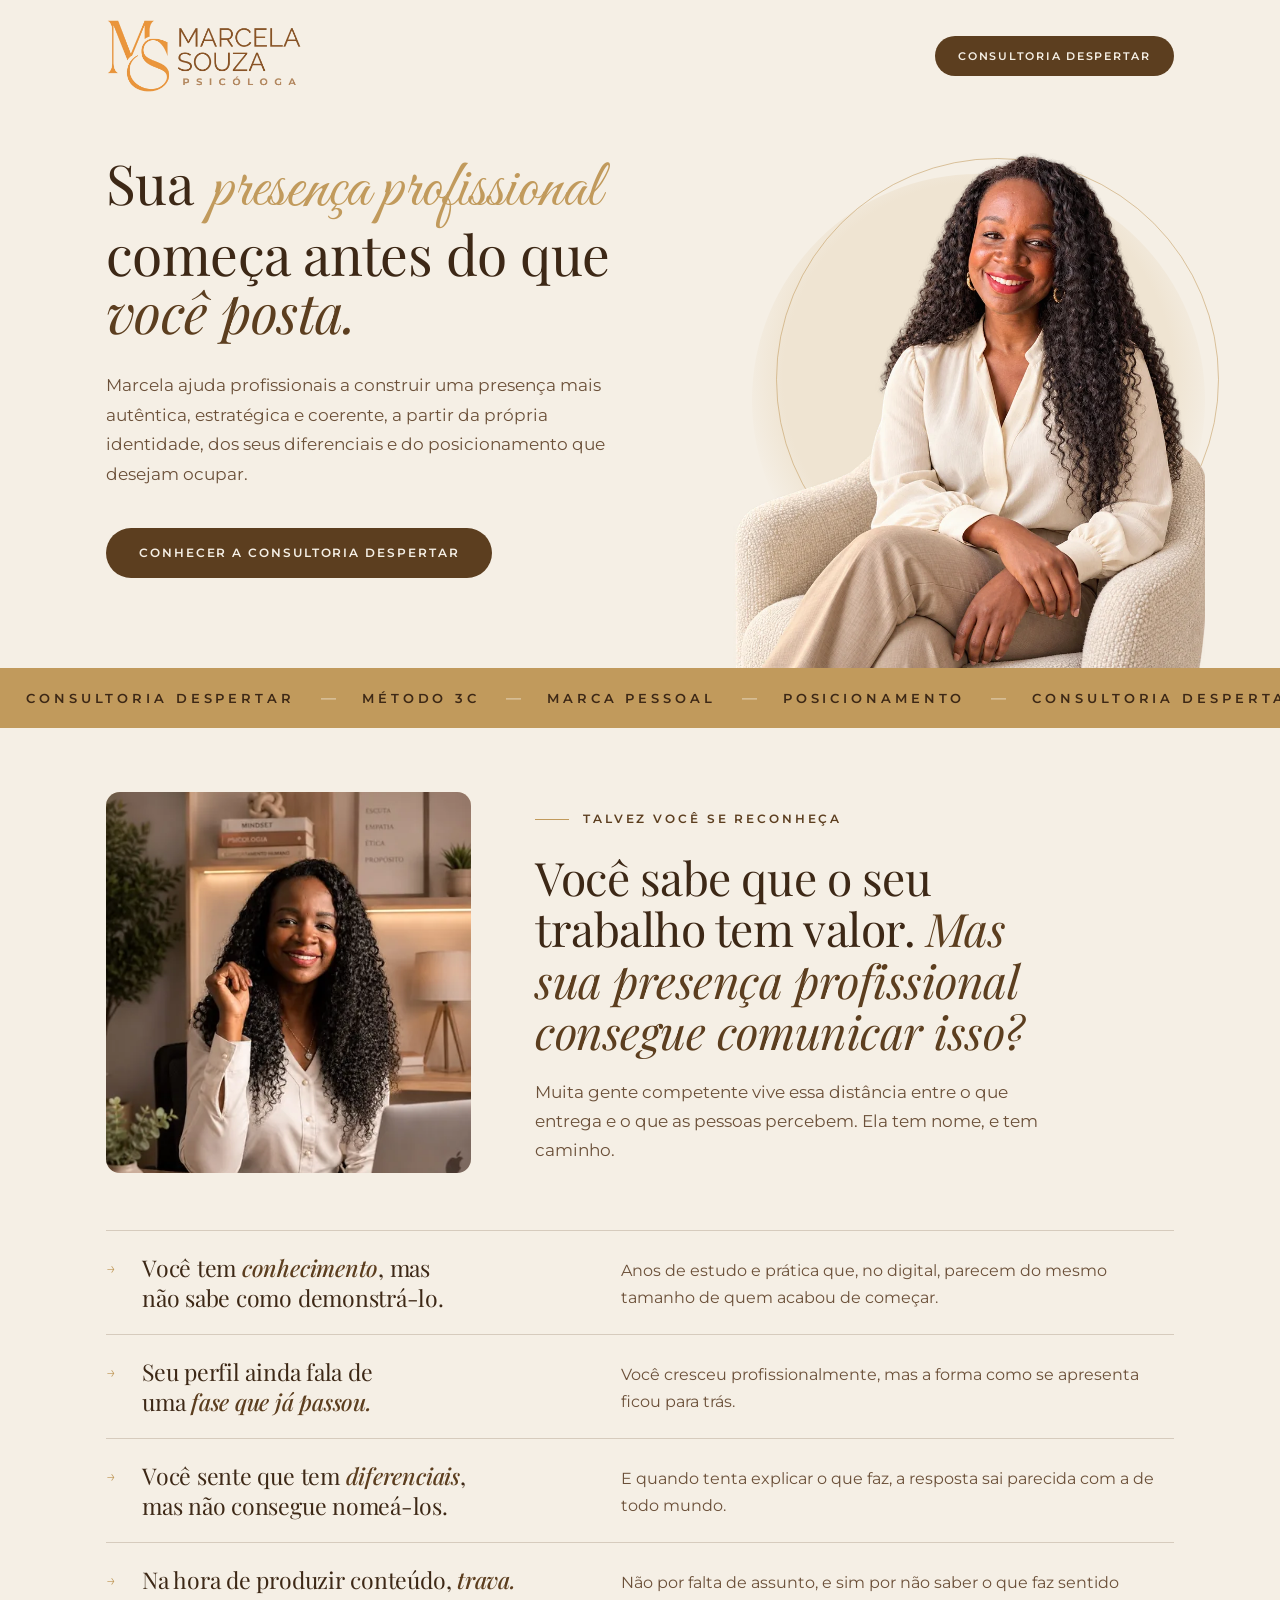
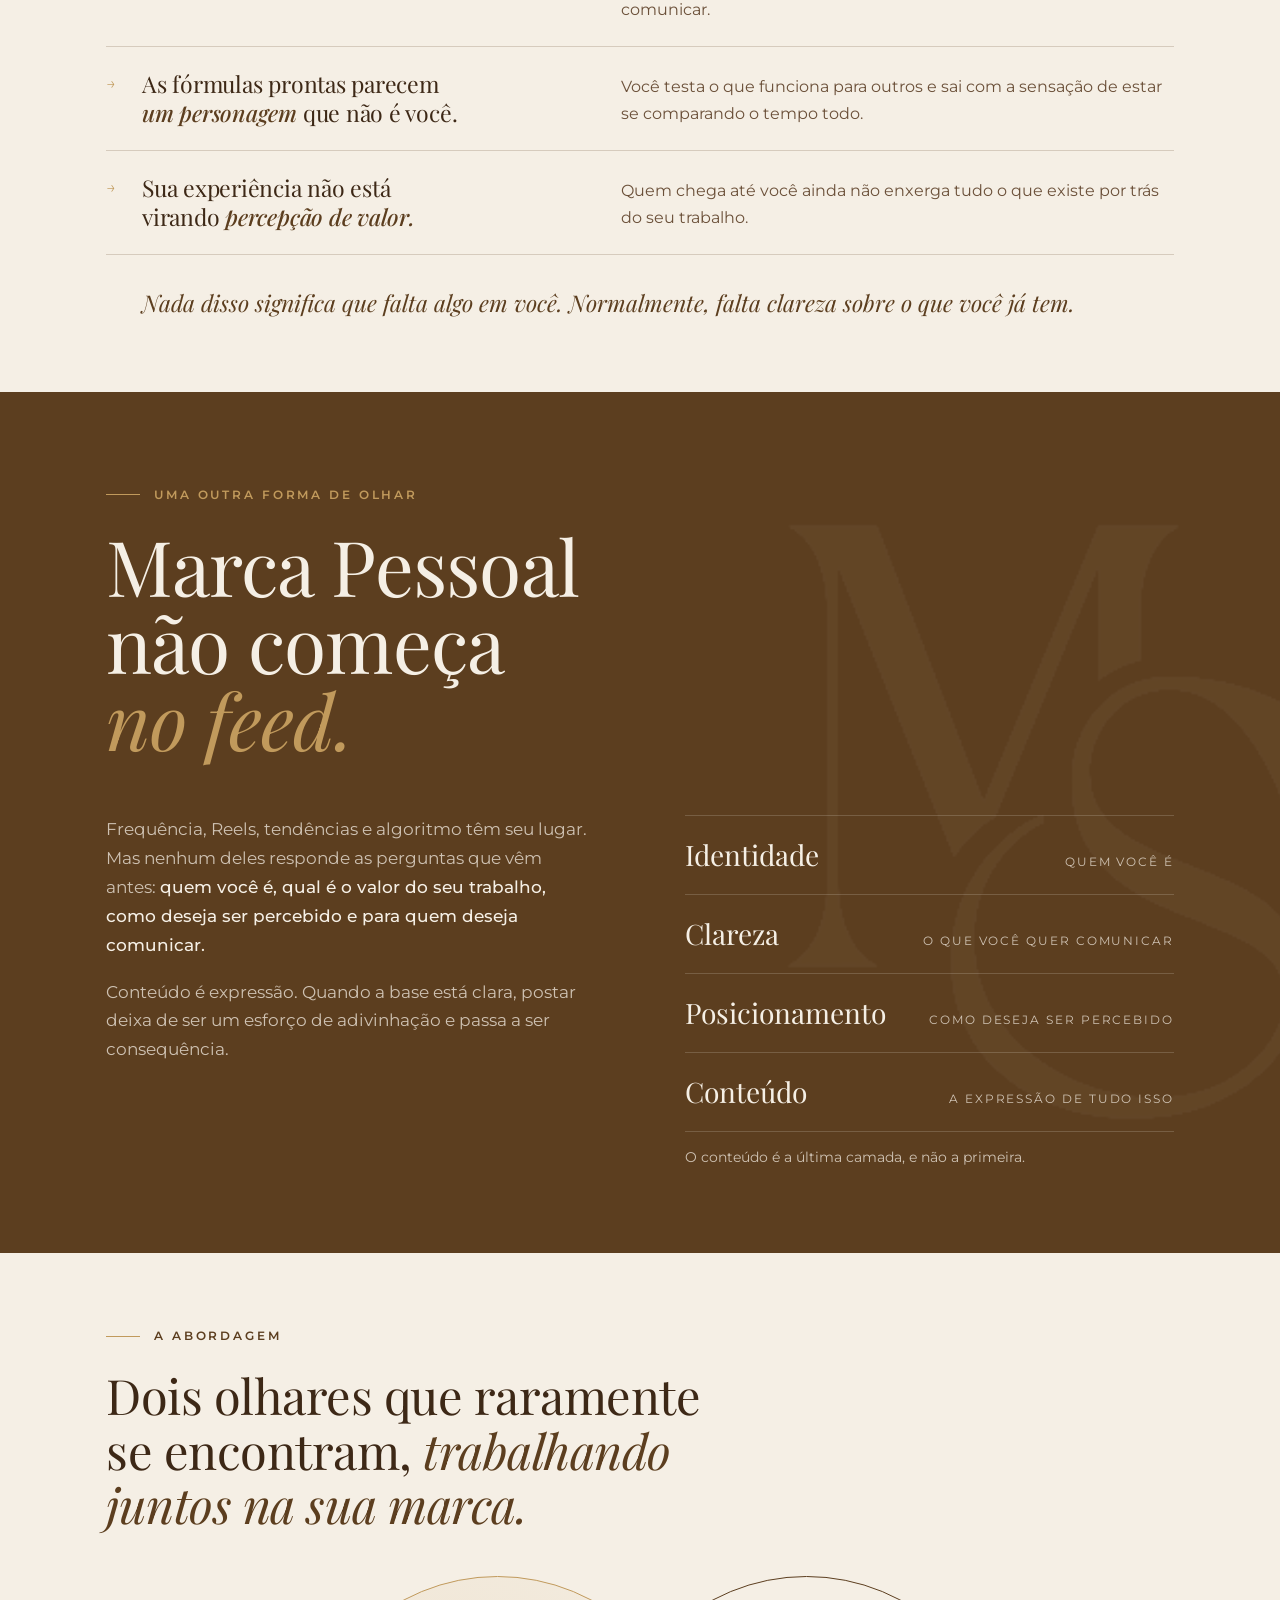
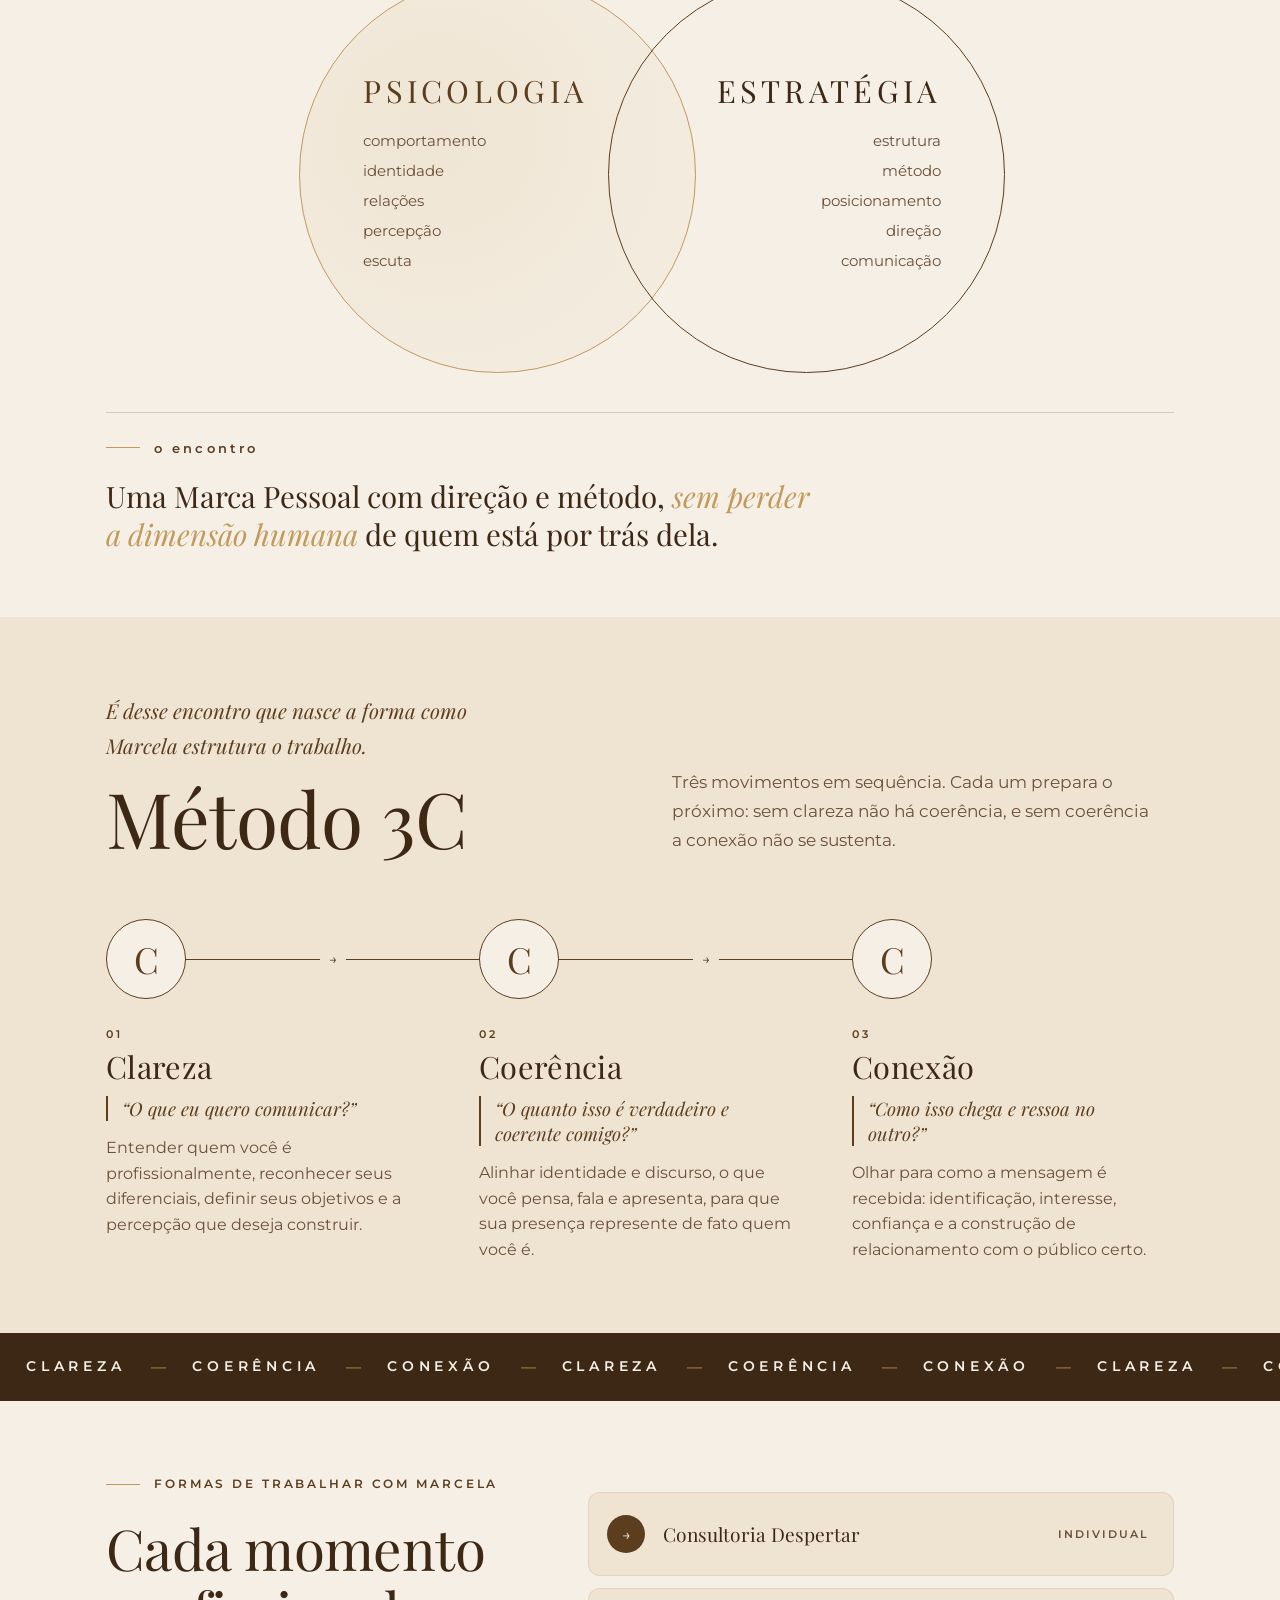
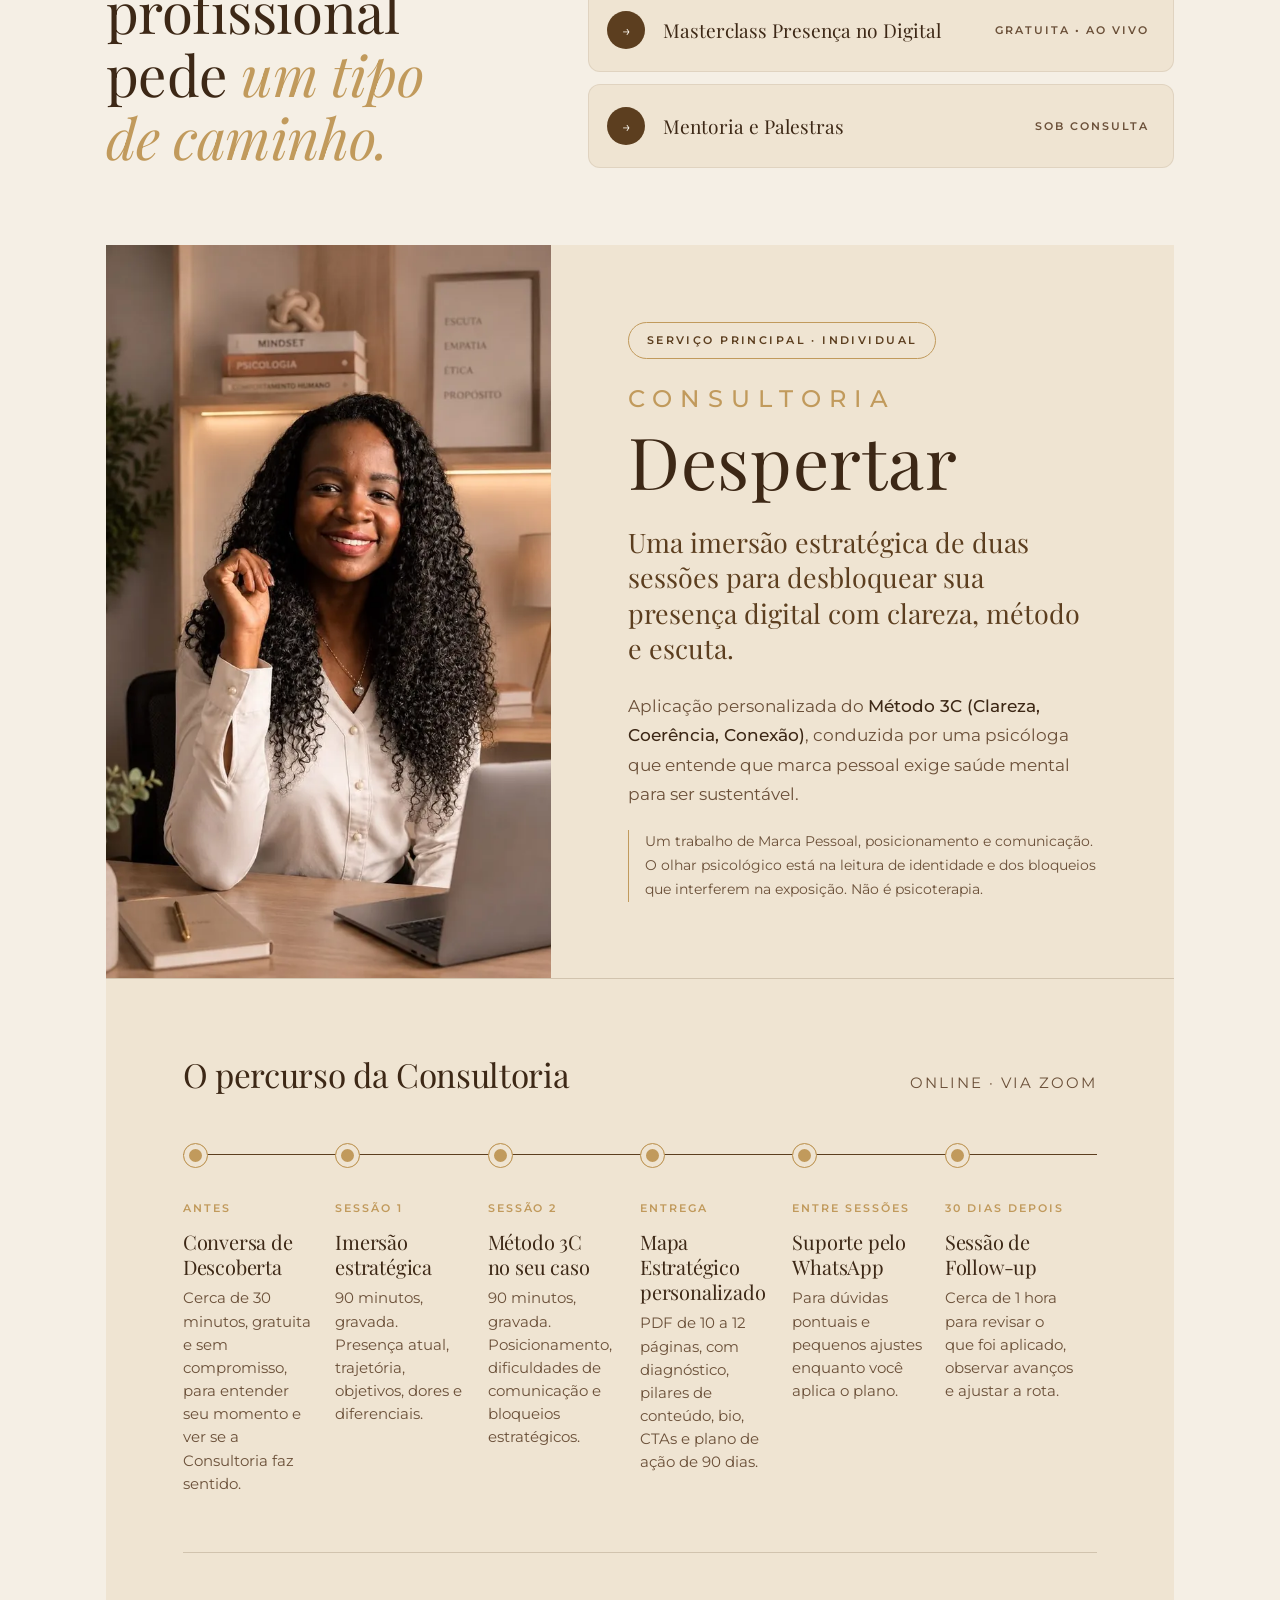
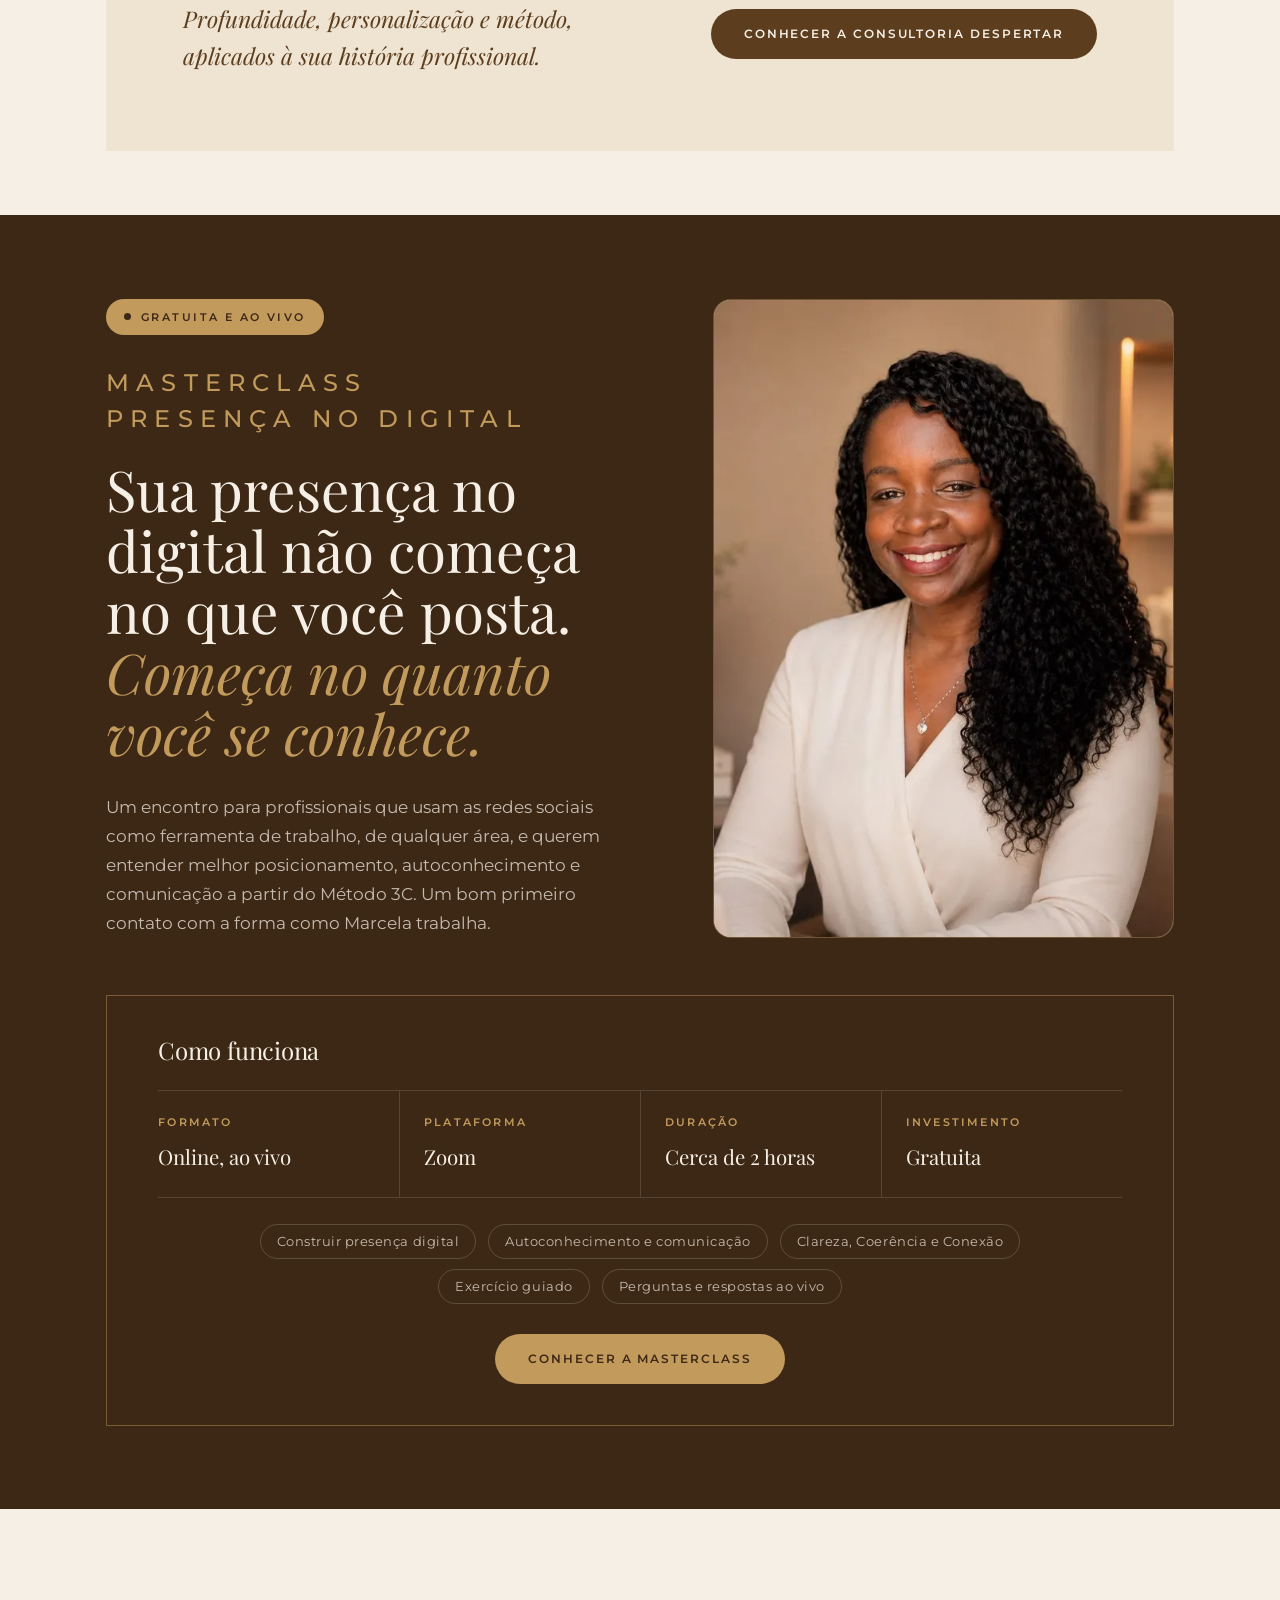
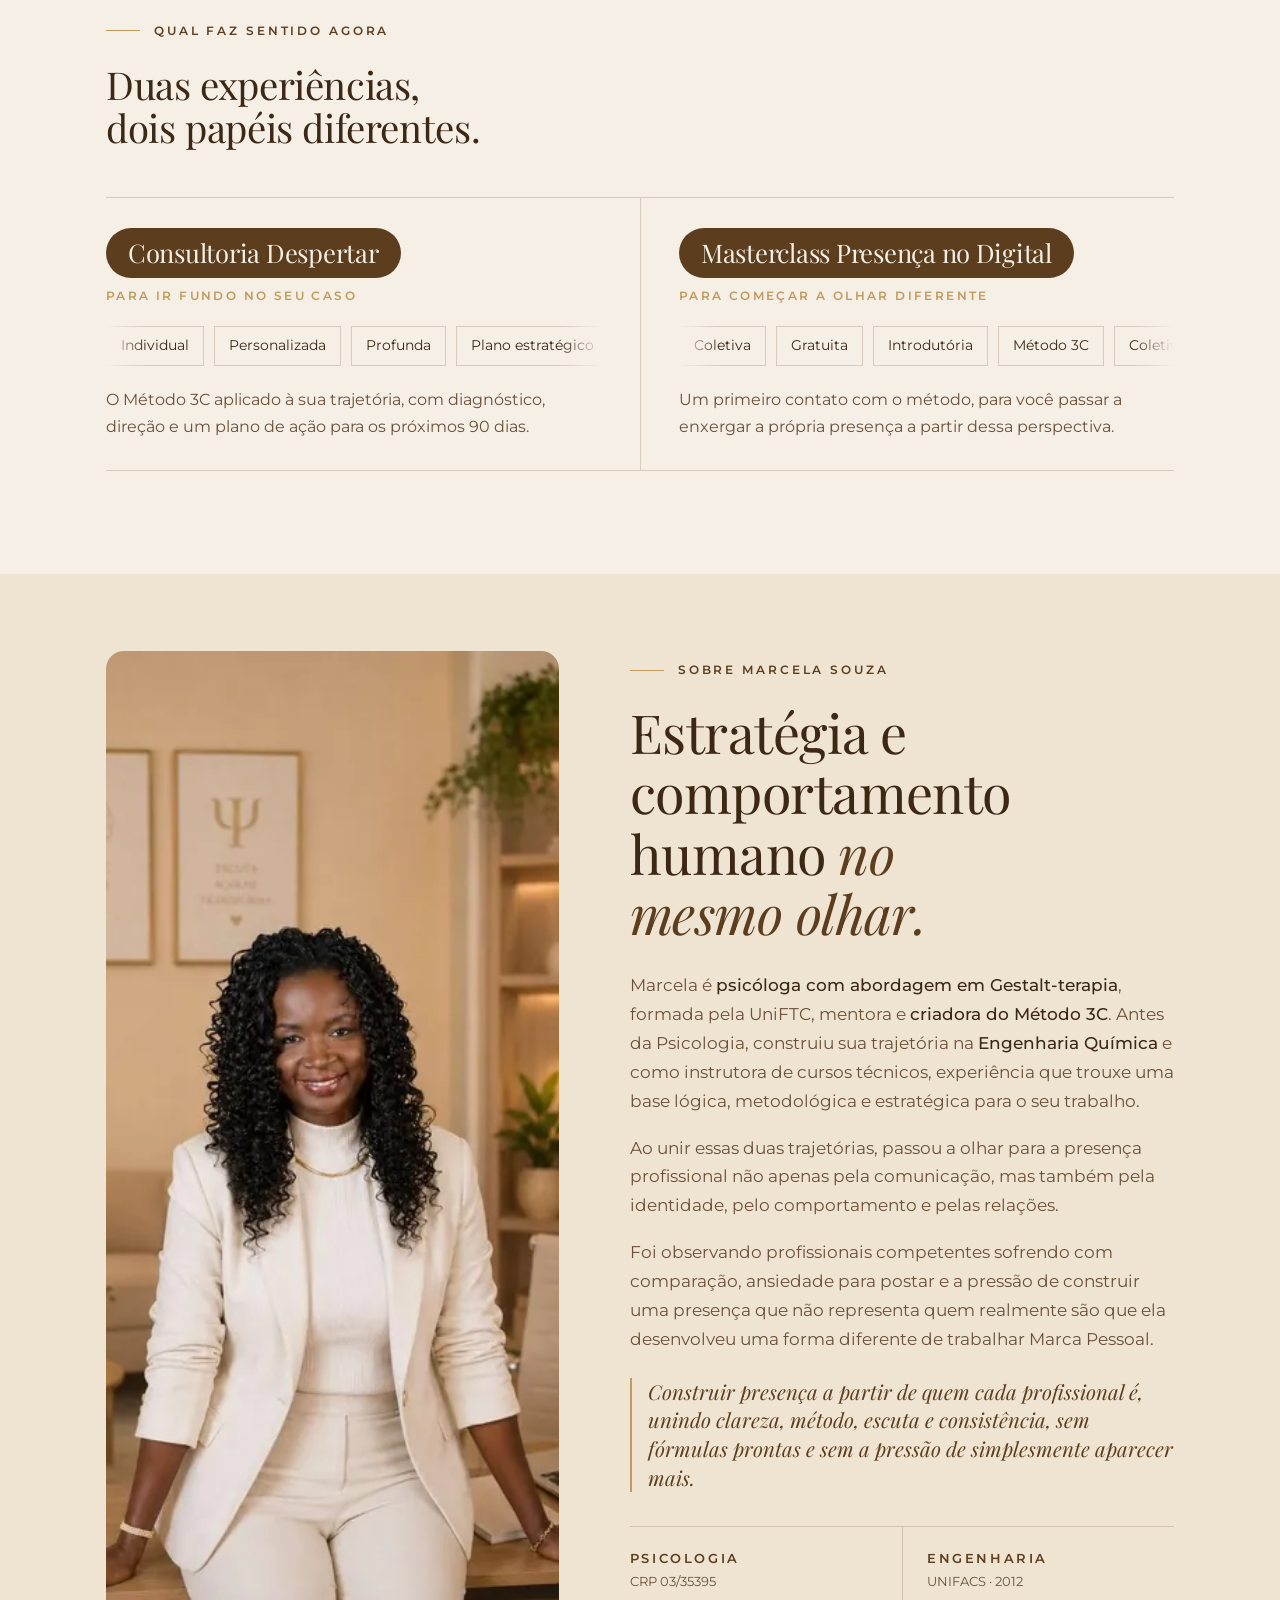
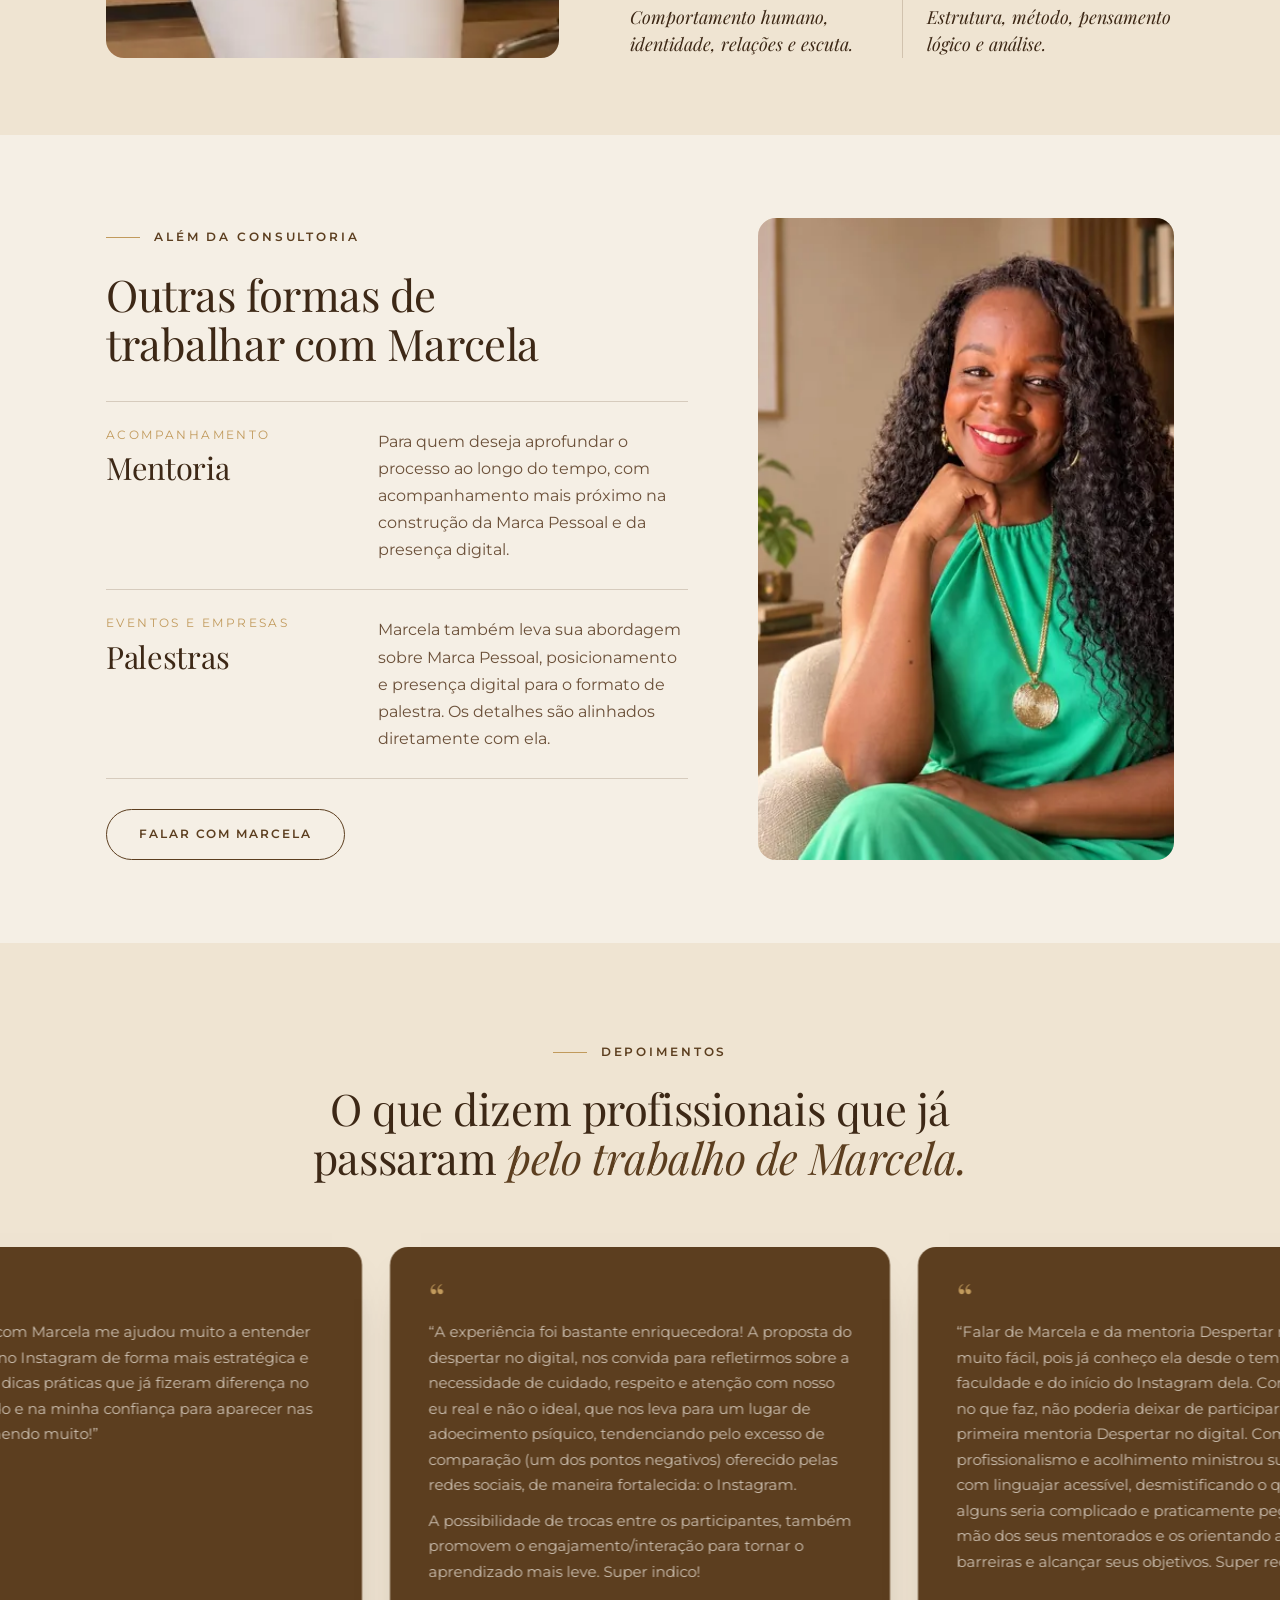
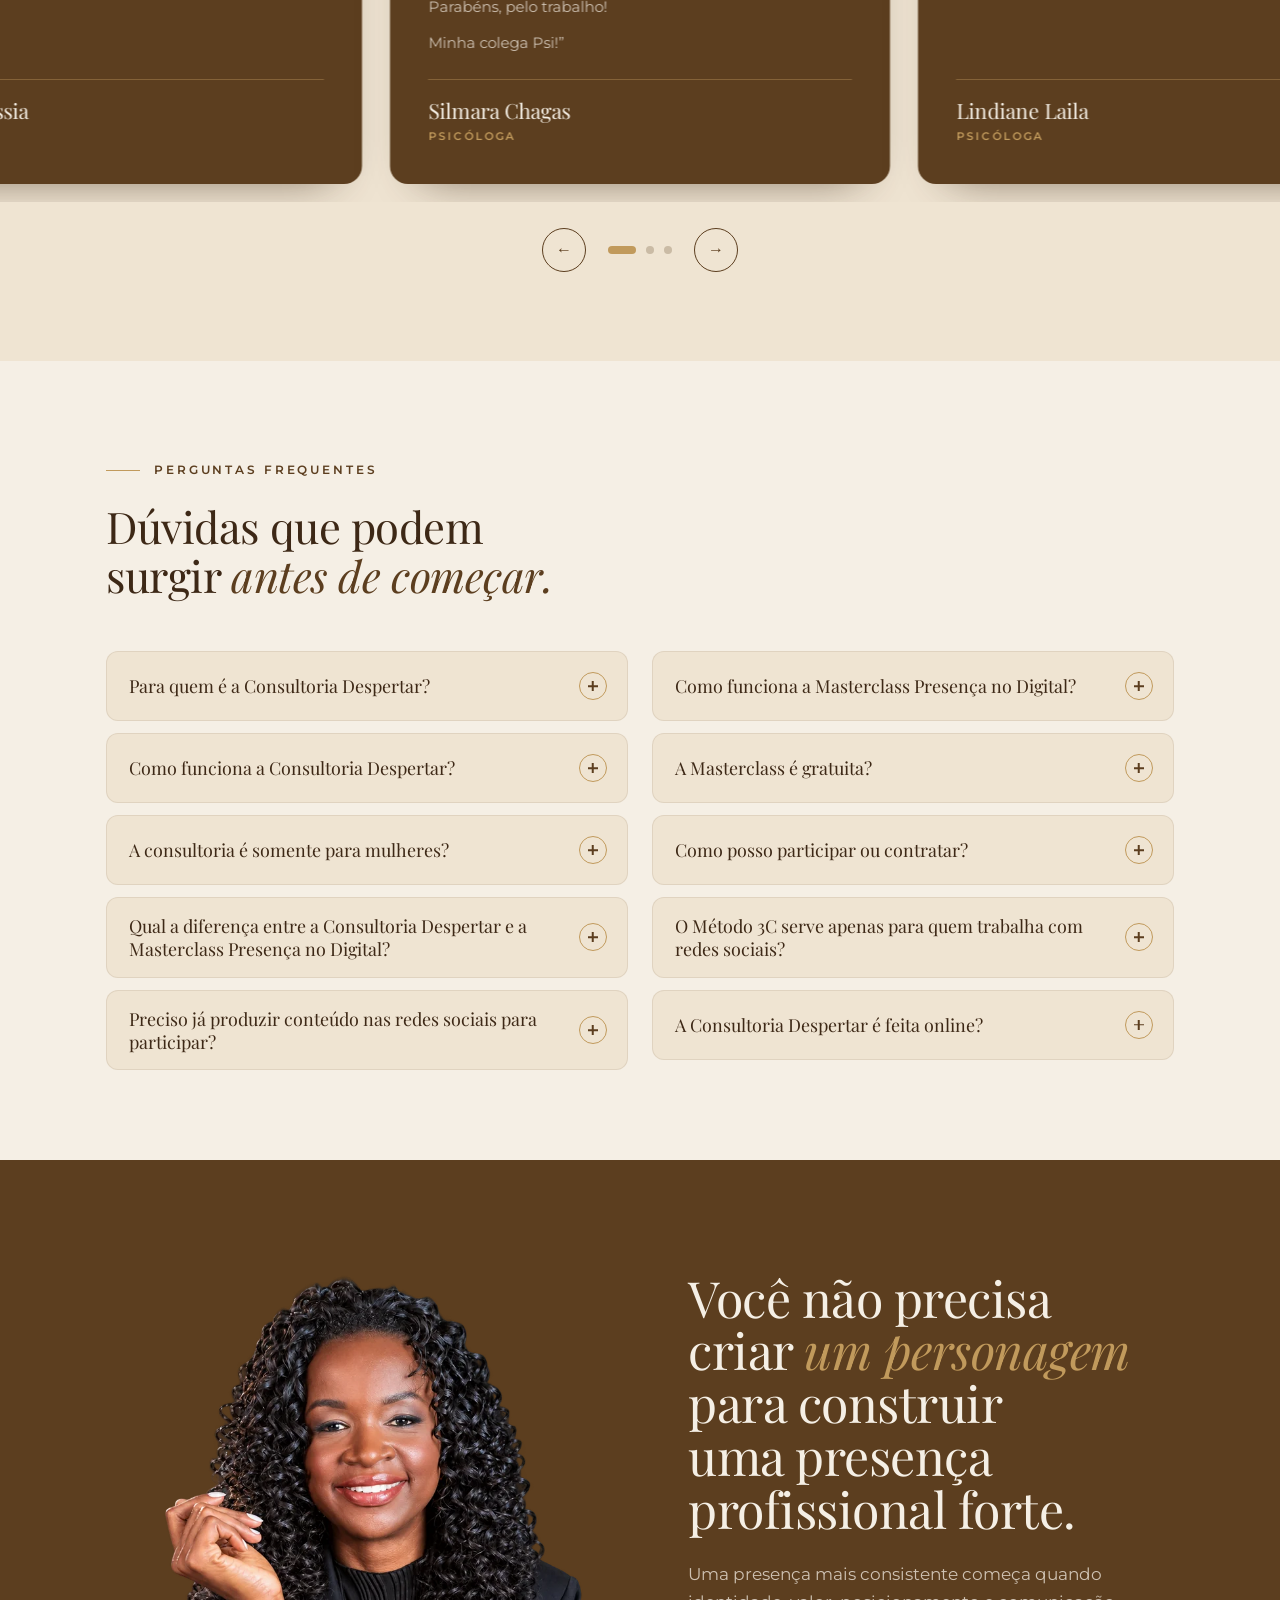
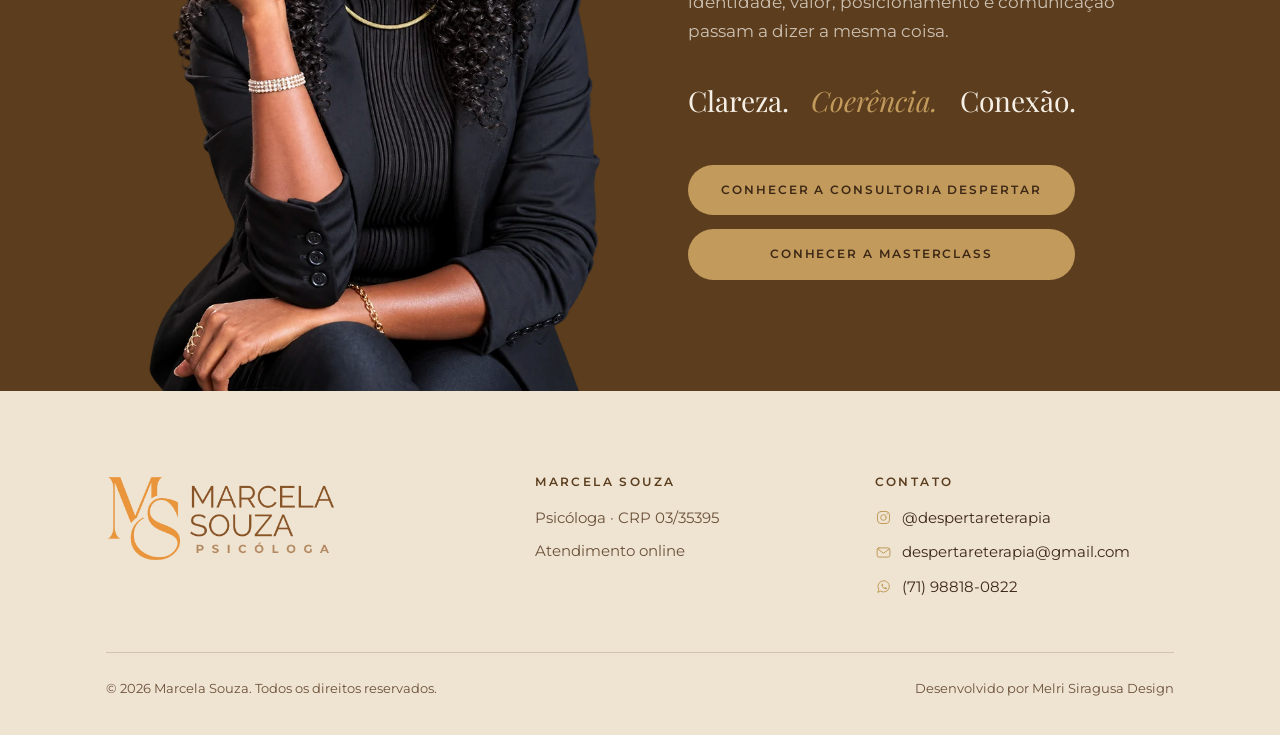
==== index.html @ 9b02b604 "Add files via upload" ====
<!doctype html> <html lang="pt-BR"> <head> <meta charset="utf-8"> <meta name="viewport" content="width=device-width,initial-scale=1,viewport-fit=cover"> <meta name="description" content="Marcela Souza é psicóloga e trabalha Marca Pessoal, posicionamento e presença digital. Conheça o Método 3C, a Consultoria Despertar e a Masterclass Presença no Digital."> <meta name="theme-color" content="#F5EFE5"> <meta property="og:type" content="website"> <meta property="og:locale" content="pt_BR"> <meta property="og:title" content="Marcela Souza | Marca Pessoal e Presença Digital"> <meta property="og:description" content="Sua presença profissional começa antes do que você posta. Método 3C, Consultoria Despertar e Masterclass Presença no Digital."> <meta property="og:image" content="img/og-marcela.jpg"> <link rel="icon" type="image/png" href="img/favicon.png"> <link rel="apple-touch-icon" href="img/favicon.png"> <title>Marcela Souza | Marca Pessoal e Presença Digital</title> <link rel="preload" as="image" type="image/webp" imagesrcset="img/marcela-hero-recorte-600.webp 600w, img/marcela-hero-recorte-900.webp 900w, img/marcela-hero-recorte-1185.webp 1185w" imagesizes="(max-width:720px) min(100vw, 480px), 52vw" fetchpriority="high"> <link rel="preconnect" href="https://fonts.googleapis.com"> <link rel="preconnect" href="https://fonts.gstatic.com" crossorigin> <link rel="preload" as="style" href="https://fonts.googleapis.com/css2?family=Great+Vibes&family=Montserrat:wght@400;500;600&family=Playfair+Display:ital,wght@0,400;0,500;0,600;1,400;1,500&display=swap"> <link rel="stylesheet" href="https://fonts.googleapis.com/css2?family=Great+Vibes&family=Montserrat:wght@400;500;600&family=Playfair+Display:ital,wght@0,400;0,500;0,600;1,400;1,500&display=swap" media="print" onload='this.media="all"'> <noscript><link rel="stylesheet" href="https://fonts.googleapis.com/css2?family=Great+Vibes&family=Montserrat:wght@400;500;600&family=Playfair+Display:ital,wght@0,400;0,500;0,600;1,400;1,500&display=swap"></noscript> <style>:root{color-scheme:light;--bg:#F5EFE5;--box:#EFE4D2;--gold:#C19A5C;--brown:#5C3E1F;--ink:#3D2816;--muted:#6B5039;--line:rgba(92,62,31,.2);--line-soft:rgba(92,62,31,.12);--on-dark:#F5EFE5;--on-dark-muted:rgba(245,239,229,.74);--f-display:"Playfair Display",Cambria,Georgia,"Times New Roman",serif;--f-script:"Great Vibes","Allura","Snell Roundhand",cursive;--f-body:"Montserrat",Inter,Calibri,"Segoe UI",system-ui,sans-serif;--container:1180px;--gutter:clamp(20px, 5vw, 56px);--section:clamp(88px, 11vw, 150px);--r:2px;--ease:cubic-bezier(.22,.61,.36,1);--header-h:112px}*{box-sizing:border-box}html{scroll-behavior:smooth;scroll-padding-top:76px}body{margin:0;background:var(--bg);color:var(--ink);font-family:var(--f-body);font-size:17px;line-height:1.7;font-weight:400;-webkit-font-smoothing:antialiased;text-rendering:optimizeLegibility;overflow-x:hidden}img{max-width:100%;display:block;height:auto}a{color:inherit}h1,h2,h3,h4{font-family:var(--f-display);font-weight:400;line-height:1.12;margin:0;text-wrap:balance;letter-spacing:-.01em}p{margin:0}.wrap{max-width:var(--container);margin-inline:auto;padding-inline:var(--gutter)}.eyebrow{font-family:var(--f-body);font-size:12px;font-weight:600;letter-spacing:.24em;text-transform:uppercase;color:var(--brown);display:inline-flex;align-items:center;gap:14px}.eyebrow::before{content:"";width:34px;height:1px;background:var(--gold)}.script{font-family:var(--f-script);font-weight:400;color:var(--gold);letter-spacing:0;line-height:1}.lead{font-size:clamp(17px,1.35vw,19px);color:var(--muted);max-width:56ch}.btn{display:inline-flex;align-items:center;justify-content:center;gap:12px;min-height:54px;padding:15px 30px;border-radius:var(--r);font-family:var(--f-body);font-size:13px;font-weight:600;letter-spacing:.14em;text-transform:uppercase;text-decoration:none;cursor:pointer;border:1px solid transparent;transition:background-color .35s var(--ease),color .35s var(--ease),border-color .35s var(--ease),transform .35s var(--ease)}.btn:active{transform:translateY(1px)}.btn:focus-visible,.footer a:focus-visible,.link:focus-visible{outline:2px solid var(--gold);outline-offset:3px}.btn-primary{background:var(--brown);color:var(--bg)}.btn-primary:hover{background:var(--ink)}.btn-ghost{border-color:var(--brown);color:var(--brown);background:0 0}.btn-ghost:hover{background:var(--brown);color:var(--bg)}.on-dark .btn-primary{background:var(--gold);color:var(--ink)}.on-dark .btn-primary:hover{background:var(--bg)}.on-dark .btn-ghost{border-color:rgba(245,239,229,.55);color:var(--on-dark)}.on-dark .btn-ghost:hover{background:var(--bg);color:var(--ink);border-color:var(--bg)}.link{font-size:13px;font-weight:600;letter-spacing:.14em;text-transform:uppercase;text-decoration:none;color:var(--brown);display:inline-flex;align-items:center;gap:10px;padding-block:8px;background:linear-gradient(var(--gold),var(--gold)) 0 100%/100% 1px no-repeat;transition:background-size .4s var(--ease)}.link:hover{background-size:0 1px;background-position:100% 100%}.header{position:fixed;top:0;left:0;right:0;z-index:50;padding-top:env(safe-area-inset-top,0);transition:background-color .4s var(--ease),box-shadow .4s var(--ease)}.header-inner{display:flex;align-items:center;justify-content:space-between;gap:24px;height:var(--header-h);transition:height .4s var(--ease)}.header.scrolled{background:rgba(245,239,229,.95);backdrop-filter:blur(10px);-webkit-backdrop-filter:blur(10px);box-shadow:0 1px 0 var(--line-soft)}.header.scrolled .header-inner{height:78px}.brand{display:block;flex:none;line-height:0}.brand picture,.final-photo picture,.footer-logo picture{display:contents}.brand img{height:74px;width:auto;transition:height .4s var(--ease)}.header.scrolled .brand img{height:54px}.header-cta{min-height:40px;padding:10px 22px;font-size:11px;letter-spacing:.16em;white-space:nowrap;border-radius:999px}.photo{position:relative;background:var(--box);overflow:hidden}.photo>img{width:100%;height:100%;object-fit:cover;position:relative;z-index:1}.photo.is-empty>img{display:none}.photo .ph{position:absolute;inset:0;display:flex;flex-direction:column;align-items:center;justify-content:center;gap:18px;text-align:center;padding:24px;color:var(--muted);font-size:12px;letter-spacing:.16em;text-transform:uppercase;background:radial-gradient(120% 80% at 50% 0,rgba(193,154,92,.18),transparent 60%),var(--box)}.photo .ph img{display:block;width:84px;height:auto;opacity:.55;object-fit:contain}.hero{--hero-top:clamp(24px,3.2vw,48px);padding-top:var(--header-h);position:relative;overflow:hidden}.hero-grid{display:grid;grid-template-columns:.96fr 1.04fr;gap:clamp(24px,3vw,48px);align-items:stretch}.hero-copy{position:relative;z-index:2;padding-block:var(--hero-top) clamp(64px,7vw,104px)}.hero h1{font-size:clamp(38px,4.3vw,62px);color:var(--ink);line-height:1.06}.hero h1 .hl-line{display:block;white-space:nowrap}.hero h1 .hl-first{margin-bottom:.06em}.hero h1 .script{display:inline;font-size:1.22em;line-height:.9;margin-left:.08em;vertical-align:baseline}.hero h1 em{font-style:italic;color:var(--brown)}.hero .lead{margin-top:30px}.hero-ctas{display:flex;flex-wrap:wrap;align-items:center;gap:18px 28px;margin-top:40px}.btn-hero{min-height:50px;padding:14px 30px;font-size:12px;letter-spacing:.16em;border-radius:8px;box-shadow:0 0 0 0 rgba(193,154,92,.6);animation:ctaPulse 2.4s cubic-bezier(.4,0,.2,1) infinite;will-change:transform,box-shadow}.btn-hero:hover{animation-play-state:paused;transform:translateY(-1px);box-shadow:0 10px 24px -12px rgba(61,40,22,.55)}@keyframes ctaPulse{0%{transform:scale(1);box-shadow:0 0 0 0 rgba(193,154,92,.6)}45%{transform:scale(1.045);box-shadow:0 0 0 10px rgba(193,154,92,.18)}70%{transform:scale(1);box-shadow:0 0 0 16px rgba(193,154,92,0)}100%{transform:scale(1);box-shadow:0 0 0 0 rgba(193,154,92,0)}}.hero-figure{position:relative;margin:0;min-height:100%}.hero-art{position:absolute;top:var(--hero-top);bottom:0;right:calc(-1 * clamp(0px,2.4vw,40px));aspect-ratio:1185/1294;max-width:calc(100% + clamp(0px,2.4vw,40px) + 40px)}.hero-art::before{content:"";position:absolute;left:4%;right:0;top:4%;aspect-ratio:1;border-radius:50%;background:radial-gradient(circle at 50% 45%,var(--box) 0,var(--box) 58%,rgba(239,228,210,0) 71%)}.hero-art::after{content:"";position:absolute;left:9%;right:-3%;top:1%;aspect-ratio:1;border-radius:50%;border:1px solid rgba(193,154,92,.55)}.hero-art img,.hero-art picture{position:relative;z-index:1;display:block;width:100%;height:100%;object-fit:contain;object-position:right bottom}.marquee{background:var(--gold);color:var(--ink);overflow:hidden;position:relative;z-index:3;padding-block:19px}.marquee-track{display:flex;width:max-content;animation:marquee 48s linear infinite}.marquee-group{display:flex;align-items:center;flex:none}.marquee span{font-family:var(--f-body);font-size:13px;font-weight:600;letter-spacing:.3em;text-transform:uppercase;white-space:nowrap;padding-inline:26px}.marquee i{font-style:normal;color:var(--bg);font-size:15px;line-height:1;opacity:.9}@keyframes marquee{from{transform:translateX(0)}to{transform:translateX(-50%)}}.marquee:hover .marquee-track{animation-play-state:paused}.marquee+.ident,.marquee+main .ident{border-top:0}.ident{padding-block:clamp(48px,5vw,72px) clamp(48px,5.5vw,80px);border-top:1px solid var(--line-soft)}.ident-top{display:grid;grid-template-columns:minmax(0,4fr) minmax(0,7fr);gap:clamp(32px,5vw,72px);align-items:stretch}.ident-photo{border-radius:14px;min-height:340px;height:100%}.ident-photo>img{position:absolute;inset:0;object-position:50% 30%}.ident-head{align-self:center;padding-block:8px}.ident-head h2{font-size:clamp(32px,3.6vw,50px);margin-top:22px;max-width:20ch}.ident-head h2 em{color:var(--brown)}.ident-head p{margin-top:20px;color:var(--muted);max-width:46ch}.ident-list{list-style:none;margin:clamp(40px,4.5vw,64px) 0 0;padding:0;border-top:1px solid var(--line)}.ident-list li{display:grid;grid-template-columns:18px minmax(0,5fr) minmax(0,6fr);column-gap:18px;align-items:start;padding:22px 0;border-bottom:1px solid var(--line)}.ident-list li>div{display:contents}.ident-list .mark{font-family:var(--f-body);font-weight:300;color:var(--gold);font-size:17px;line-height:1;height:calc(clamp(20px,1.8vw,25px) * 1.28);display:flex;align-items:center}.ident-list h3{font-size:clamp(20px,1.8vw,25px);line-height:1.28;color:var(--ink);padding-right:clamp(16px,3vw,48px)}.ident-list h3 b{font-weight:500;font-style:italic;color:var(--brown)}.ident-list p{color:var(--muted);font-size:16px;max-width:52ch;padding-top:4px}.ident-close{margin-top:28px;padding-left:36px;font-family:var(--f-display);font-size:clamp(20px,1.8vw,24px);font-style:italic;color:var(--brown);max-width:none}@media (max-width:920px){.ident-top{grid-template-columns:minmax(0,2fr) minmax(0,3fr);gap:32px}.ident-photo{min-height:300px}.ident-list li{grid-template-columns:18px minmax(0,1fr);row-gap:6px}.ident-list li>div{display:block}.ident-list p{padding-top:6px}}@media (max-width:720px){.ident{padding-block:40px 48px}.ident-top{grid-template-columns:1fr;gap:28px}.ident-photo{min-height:0;height:auto;aspect-ratio:4/3.3}.ident-photo img{object-position:50% 28%}.ident-head{padding-block:0}.ident-head h2{margin-top:18px}.ident-head p{margin-top:16px}.ident-list{margin-top:32px}.ident-list li{grid-template-columns:16px minmax(0,1fr);column-gap:14px;padding:20px 0}.ident-list .mark{font-size:15px;height:calc(20px * 1.28)}.ident-list h3{padding-right:0}.ident-close{margin-top:24px;padding-left:30px}}.shift{background:var(--brown);color:var(--on-dark);padding-block:clamp(56px,6.5vw,96px);position:relative;overflow:hidden}.shift::after{content:"";position:absolute;right:-6%;top:50%;width:min(620px,70vw);aspect-ratio:1;translate:0 -50%;background:url("img/monograma.webp") center/contain no-repeat;opacity:.035;pointer-events:none;filter:brightness(2.2) saturate(.4)}.shift .eyebrow{color:var(--gold)}.shift h2{font-size:clamp(40px,6vw,86px);line-height:1;margin-top:22px;max-width:13ch}.shift h2 em{font-style:italic;color:var(--gold)}.shift-body{display:grid;grid-template-columns:1fr 1fr;gap:clamp(40px,7vw,110px);margin-top:clamp(36px,4.5vw,60px);position:relative;z-index:1}.shift-body p{color:var(--on-dark-muted);max-width:46ch}.shift-body p+p{margin-top:18px}.shift-body strong{color:var(--on-dark);font-weight:500}.layers{list-style:none;margin:0;padding:0;counter-reset:l}.layers li{display:flex;align-items:baseline;justify-content:space-between;gap:20px;padding:15px 0;border-bottom:1px solid rgba(245,239,229,.18)}.layers li:first-child{border-top:1px solid rgba(245,239,229,.18)}.layers .word{font-family:var(--f-display);font-size:clamp(22px,2.2vw,30px)}.layers .note{font-size:12px;letter-spacing:.16em;text-transform:uppercase;color:var(--on-dark-muted);text-align:right}.layers-cap{margin-top:14px;font-size:14px;color:var(--on-dark-muted)}.meet{padding-block:clamp(48px,5vw,72px)}.meet-head{max-width:780px}.meet-head h2{font-size:clamp(32px,3.8vw,52px);margin-top:22px}.meet-head h2 em{font-style:italic;color:var(--brown)}.venn{--d:clamp(290px,31vw,410px);position:relative;display:grid;grid-template-columns:1fr 1fr;align-items:center;margin:clamp(32px,3.5vw,48px) auto 0;max-width:calc(var(--d) * 1.72)}.circle{width:var(--d);aspect-ratio:1;border-radius:50%;display:flex;flex-direction:column;justify-content:center;padding:0 calc(var(--d) * .16);position:relative}.circle.psi{border:1px solid var(--gold);background:radial-gradient(circle at 35% 40%,rgba(239,228,210,.9),rgba(239,228,210,.35) 70%);align-items:flex-start;text-align:left}.circle.est{border:1px solid var(--brown);margin-left:calc(var(--d) * -.22);align-items:flex-end;text-align:right}.circle.psi{animation:meetL 7s ease-in-out infinite alternate}.circle.est{animation:meetR 7s ease-in-out infinite alternate}@keyframes meetL{from{transform:translateX(-14px)}to{transform:translateX(16px)}}@keyframes meetR{from{transform:translateX(14px)}to{transform:translateX(-16px)}}.circle h3{font-size:clamp(22px,2.4vw,32px);letter-spacing:.14em;text-transform:uppercase;font-weight:400}.circle.psi h3{color:var(--brown)}.circle ul{list-style:none;margin:18px 0 0;padding:0;font-size:15px;color:var(--muted);line-height:2}.circle.psi ul{max-width:14ch}.circle.est ul{max-width:14ch}.meet-foot{display:flex;flex-direction:column;align-items:flex-start;gap:18px;margin:clamp(28px,3vw,44px) 0 0;padding-top:24px;border-top:1px solid var(--line)}.meet-foot .meet-label{text-transform:none;font-size:13px;white-space:nowrap}.meet-foot p{font-family:var(--f-display);font-size:clamp(22px,2.3vw,30px);line-height:1.3;color:var(--ink);max-width:40ch}.meet-foot p em{color:var(--gold)}.method{--g:clamp(28px,4vw,56px);--node:80px;background:var(--box);padding-top:clamp(56px,6vw,88px);position:relative;overflow:hidden}.method-head{display:grid;grid-template-columns:1fr 1fr;gap:clamp(28px,5vw,80px);align-items:end}.method-head .bridge{font-family:var(--f-display);font-style:italic;font-size:clamp(18px,1.6vw,22px);color:var(--brown);margin-bottom:16px;max-width:34ch}.method-head h2{font-size:clamp(44px,6vw,84px);line-height:.98}.method-head p{color:var(--muted);max-width:44ch}.step{--c:var(--brown)}.track{position:relative;display:grid;grid-template-columns:repeat(3,minmax(0,1fr));gap:var(--g);margin-top:clamp(40px,5vw,64px)}.track-line{position:absolute;top:calc(var(--node)/ 2);left:calc(var(--node)/ 2);right:calc((100% - 2 * var(--g))/ 3 - var(--node)/ 2);height:1px;background:rgba(92,62,31,.14);pointer-events:none}.track-line i{position:absolute;inset:0;background:var(--brown);transform-origin:left;transform:scaleX(1)}.track-line::after{content:"";position:absolute;top:-3px;left:0;width:7px;height:7px;border-radius:50%;background:var(--brown);box-shadow:0 0 0 4px rgba(92,62,31,.14);animation:flowX 5.5s cubic-bezier(.45,0,.55,1) infinite}@keyframes flowX{0%{left:0;opacity:0}8%{opacity:1}92%{opacity:1}100%{left:calc(100% - 7px);opacity:0}}.anim .track-line i{transform:scaleX(0);transition:transform 1.6s var(--ease)}.anim .track.in .track-line i{transform:scaleX(1)}.step{position:relative;display:flex;flex-direction:column}.step-node{position:relative;height:var(--node)}.step-node .c{width:var(--node);height:var(--node);border-radius:50%;display:grid;place-items:center;position:relative;z-index:1;font-family:var(--f-display);font-size:36px;line-height:1;color:var(--c);background:var(--bg);border:1px solid var(--c);animation:cFloat 6s ease-in-out infinite}.step-node .c::after{content:"";position:absolute;inset:-1px;border-radius:50%;border:1px solid var(--c);opacity:0;animation:cRing 6s ease-out infinite}.step-1 .c,.step-1 .c::after{animation-delay:0s}.step-2 .c,.step-2 .c::after{animation-delay:2s}.step-3 .c,.step-3 .c::after{animation-delay:4s}@keyframes cFloat{0%,100%{transform:translateY(0)}50%{transform:translateY(-5px)}}@keyframes cRing{0%{transform:scale(1);opacity:.55}30%{transform:scale(1.32);opacity:0}100%{transform:scale(1.32);opacity:0}}.step-arrow{position:absolute;top:50%;left:calc((100% + var(--g) + var(--node))/ 2);translate:-50% -50%;z-index:1;width:26px;height:26px;border-radius:50%;background:var(--box);display:grid;place-items:center;color:var(--c);font-size:14px;line-height:1}.step .n{margin-top:26px;font-size:11px;font-weight:600;letter-spacing:.24em;color:var(--c)}.step h3{font-size:clamp(26px,2.4vw,34px);margin-top:6px;letter-spacing:.01em;color:var(--ink)}.step .q{font-family:var(--f-display);font-style:italic;font-size:clamp(17px,1.45vw,20px);color:var(--brown);margin-top:12px;line-height:1.35;padding-left:14px;border-left:2px solid var(--c);max-width:28ch}.step p:not(.q){margin-top:14px;color:var(--muted);font-size:15.5px;line-height:1.65;max-width:34ch}.anim .step{opacity:.001;transform:translateY(18px);transition:opacity .8s var(--ease),transform .8s var(--ease)}.anim .track.in .step{opacity:1;transform:none}.anim .track.in .step:nth-of-type(2){transition-delay:.35s}.anim .track.in .step:nth-of-type(3){transition-delay:.7s}.method .marquee{margin-top:clamp(48px,5.5vw,72px)}.marquee-dark{background:var(--ink);color:var(--bg);padding-block:22px}.marquee-dark span{font-size:14px;letter-spacing:.34em}.marquee-dark i{color:var(--gold);opacity:1}.marquee-dark .marquee-track{animation-duration:40s;animation-direction:reverse}.paths{padding-top:clamp(48px,5vw,72px);padding-bottom:clamp(48px,6vw,80px)}.paths-grid{display:grid;grid-template-columns:5fr 7fr;gap:clamp(32px,5vw,72px);align-items:end}.paths h2{font-size:clamp(34px,4.4vw,60px);margin-top:22px}.paths h2 em{font-style:italic;color:var(--gold)}.paths-cards{list-style:none;margin:0;padding:0;display:grid;grid-auto-rows:1fr;gap:12px}.path-card{display:grid;grid-template-columns:38px minmax(0,1fr) auto;column-gap:18px;align-items:center;height:100%;min-height:84px;padding:16px 24px 16px 18px;background:var(--box);border:1px solid rgba(92,62,31,.1);border-radius:12px;text-decoration:none;color:var(--ink);transition:background-color .35s var(--ease),border-color .35s var(--ease),box-shadow .35s var(--ease)}.pc-title{font-family:var(--f-display);font-size:clamp(18px,1.5vw,21px);line-height:1.2}.pc-tag{font-size:11px;font-weight:600;letter-spacing:.18em;text-transform:uppercase;color:var(--muted);text-align:right;white-space:nowrap}.pc-go{flex:none;width:38px;height:38px;border-radius:50%;background:var(--brown);color:var(--bg);display:grid;place-items:center;font-size:15px;line-height:1;transition:transform .35s var(--ease),background-color .35s var(--ease)}.path-card:hover{background:#e9dcc6;border-color:rgba(193,154,92,.55);box-shadow:0 10px 24px -18px rgba(61,40,22,.45)}.path-card:hover .pc-go{transform:translateX(4px);background:var(--ink)}.path-card:active{background:#e9dcc6}.path-card:focus-visible{outline:2px solid var(--gold);outline-offset:3px}@media (max-width:720px){.paths{padding-top:40px}.path-card{min-height:76px;padding:14px 18px 14px 14px;grid-template-columns:38px minmax(0,1fr);grid-template-areas:"go tag" "go title";row-gap:4px;column-gap:14px}.pc-go{grid-area:go}.pc-title{grid-area:title}.pc-tag{grid-area:tag;text-align:left}}.consult{padding-bottom:clamp(48px,5vw,72px)}.consult-card{background:var(--box);position:relative}.consult-top{display:grid;grid-template-columns:5fr 7fr;min-height:620px}.consult-photo{min-height:100%}.consult-photo>img{object-position:50% 35%}.consult-intro{padding:clamp(40px,6vw,88px) clamp(28px,6vw,88px)}.badge{display:inline-block;font-size:11px;font-weight:600;letter-spacing:.22em;text-transform:uppercase;color:var(--brown);border:1px solid var(--gold);padding:8px 18px;border-radius:999px;transform-origin:left center;animation:badgeBreath 3.6s ease-in-out infinite}@keyframes badgeBreath{0%,100%{transform:scale(1);box-shadow:0 0 0 0 rgba(193,154,92,0)}50%{transform:scale(1.035);box-shadow:0 0 0 5px rgba(193,154,92,.14)}}.consult-intro h2{font-size:clamp(44px,5.6vw,80px);line-height:.98;margin-top:28px;letter-spacing:.01em}.consult-intro h2 span{display:block;font-size:.34em;letter-spacing:.34em;text-transform:uppercase;font-family:var(--f-body);font-weight:500;color:var(--gold);margin-bottom:14px}.consult-def{font-family:var(--f-display);font-size:clamp(21px,2.1vw,28px);line-height:1.32;margin-top:30px;color:var(--brown);max-width:30ch}.consult-intro .lead{margin-top:24px;color:var(--muted)}.consult-intro .lead b{color:var(--ink);font-weight:500}.not-therapy{margin-top:22px;font-size:14px;color:var(--muted);max-width:52ch;padding-left:16px;border-left:1px solid var(--gold)}.journey{padding:clamp(48px,6vw,80px) clamp(28px,6vw,88px) clamp(48px,6vw,88px);border-top:1px solid var(--line)}.journey-head{display:flex;flex-wrap:wrap;justify-content:space-between;align-items:baseline;gap:12px 32px}.journey-head h3{font-size:clamp(26px,2.6vw,36px)}.journey-head p{font-size:13px;letter-spacing:.14em;text-transform:uppercase;color:var(--muted)}.journey ol{list-style:none;margin:48px 0 0;padding:0;display:grid;grid-template-columns:repeat(6,1fr);position:relative}.journey ol::before{content:"";position:absolute;left:0;right:0;top:11px;height:1px;background:var(--brown)}.journey li{position:relative;padding-right:22px}.journey li::before{content:"";display:block;width:23px;height:23px;border-radius:50%;background:var(--box);border:1px solid var(--gold);box-shadow:inset 0 0 0 5px var(--box);background-color:var(--gold);margin-bottom:24px;position:relative}.journey li::before{animation:stepOn 7.2s ease-in-out infinite;transform-origin:center}.journey li:first-child::before{animation-delay:0s}.journey li:nth-child(2)::before{animation-delay:1.2s}.journey li:nth-child(3)::before{animation-delay:2.4s}.journey li:nth-child(4)::before{animation-delay:3.6s}.journey li:nth-child(5)::before{animation-delay:4.8s}.journey li:nth-child(6)::before{animation-delay:6s}@keyframes stepOn{0%{transform:scale(1);background-color:var(--gold);border-color:var(--gold);box-shadow:inset 0 0 0 5px var(--box),0 0 0 0 rgba(193,154,92,0)}5%{transform:scale(1.35);background-color:var(--brown);border-color:var(--brown);box-shadow:inset 0 0 0 4px var(--box),0 0 0 6px rgba(193,154,92,.22)}13%{transform:scale(1.35);background-color:var(--brown);border-color:var(--brown);box-shadow:inset 0 0 0 4px var(--box),0 0 0 6px rgba(193,154,92,.22)}18%{transform:scale(1);background-color:var(--gold);border-color:var(--gold);box-shadow:inset 0 0 0 5px var(--box),0 0 0 0 rgba(193,154,92,0)}100%{transform:scale(1);background-color:var(--gold);border-color:var(--gold);box-shadow:inset 0 0 0 5px var(--box),0 0 0 0 rgba(193,154,92,0)}}.journey .when{font-size:11px;font-weight:600;letter-spacing:.18em;text-transform:uppercase;color:var(--gold)}.journey h4{font-size:20px;line-height:1.25;margin-top:8px;color:var(--ink)}.journey p{font-size:14.5px;line-height:1.6;color:var(--muted);margin-top:8px}.consult-cta{display:flex;flex-wrap:wrap;align-items:center;justify-content:space-between;gap:24px 40px;margin-top:56px;padding-top:40px;border-top:1px solid var(--line)}.consult-cta p{font-family:var(--f-display);font-style:italic;font-size:clamp(19px,1.8vw,23px);color:var(--brown);max-width:36ch}.consult-cta .btn{min-height:60px;padding-inline:36px;border-radius:999px;box-shadow:0 0 0 0 rgba(193,154,92,.6);animation:ctaPulse 2.4s cubic-bezier(.4,0,.2,1) infinite}.consult-cta .btn:hover{animation-play-state:paused}.master{background:var(--ink);color:var(--on-dark);padding-block:var(--section);position:relative;overflow:hidden}.master-grid{display:grid;grid-template-columns:7fr 5fr;gap:clamp(40px,7vw,110px);align-items:start}.pill{display:inline-flex;align-items:center;gap:10px;font-size:11px;font-weight:600;letter-spacing:.22em;text-transform:uppercase;color:var(--ink);background:var(--gold);padding:9px 18px;border-radius:999px}.pill i{width:7px;height:7px;border-radius:50%;background:var(--ink)}a.pill{text-decoration:none;transition:background-color .3s var(--ease)}a.pill:hover{background:#d1ae74}a.pill:focus-visible{outline:2px solid var(--gold);outline-offset:3px}.master h2{margin-top:30px;font-size:clamp(20px,1.9vw,24px);letter-spacing:.3em;text-transform:uppercase;font-family:var(--f-body);font-weight:500;color:var(--gold);line-height:1.5}.master-quote{font-family:var(--f-display);font-size:clamp(34px,4.4vw,62px);line-height:1.08;margin-top:22px;max-width:17ch}.master-quote em{font-style:italic;color:var(--gold)}.master-text{margin-top:30px;color:var(--on-dark-muted);max-width:52ch}.master-aside{border:1px solid rgba(193,154,92,.45);padding:clamp(28px,3.4vw,44px)}.master-aside h3{font-size:24px;color:var(--on-dark)}.facts{list-style:none;margin:22px 0 0;padding:0}.facts li{display:flex;justify-content:space-between;gap:18px;padding:14px 0;border-bottom:1px solid rgba(245,239,229,.14);font-size:15px}.facts li span:first-child{color:var(--on-dark-muted)}.facts li span:last-child{text-align:right;color:var(--on-dark)}.master-aside .btn{width:100%;margin-top:30px}.roles{padding-block:clamp(64px,8vw,110px)}.roles-head{text-align:left;max-width:640px}.roles-head h2{font-size:clamp(28px,3vw,40px);margin-top:22px}.roles-grid{display:grid;grid-template-columns:1fr auto 1fr;margin-top:48px;border-top:1px solid var(--line);border-bottom:1px solid var(--line)}.role{padding:30px clamp(0px,3vw,40px) 30px 0;min-width:0}.role+.divider+.role{padding:30px 0 30px clamp(0px,3vw,40px)}.divider{width:1px;background:var(--line)}.role h3{display:inline-block;font-size:clamp(20px,2vw,26px);line-height:1.2;color:var(--bg);background:var(--brown);padding:9px 22px 10px;border-radius:999px;transform-origin:left center;animation:badgeBreath 3.6s ease-in-out infinite}.role .kind{font-size:12px;font-weight:600;letter-spacing:.2em;text-transform:uppercase;color:var(--gold);margin-top:8px}.role-marquee{margin-top:20px;overflow:hidden;width:100%;-webkit-mask-image:linear-gradient(90deg,transparent,#000 8%,#000 92%,transparent);mask-image:linear-gradient(90deg,transparent,#000 8%,#000 92%,transparent)}.rm-track{display:flex;width:max-content;animation:rmSlide 26s linear infinite}.rm-reverse .rm-track{animation-direction:reverse}.rm-group{list-style:none;margin:0;padding:0;display:flex;flex:none}.rm-group li{flex:none;white-space:nowrap;margin-right:10px;font-size:14px;padding:7px 14px;border:1px solid var(--line);color:var(--ink)}@keyframes rmSlide{from{transform:translateX(0)}to{transform:translateX(-50%)}}.role-marquee:hover .rm-track{animation-play-state:paused}.role p{margin-top:20px;color:var(--muted);font-size:16px;max-width:46ch}.about{padding-block:clamp(56px,6vw,96px);background:var(--box)}.about-grid{display:grid;grid-template-columns:minmax(0,5fr) minmax(0,6fr);grid-template-areas:"media head" "media body";column-gap:clamp(40px,5.5vw,88px);row-gap:0;align-items:start}.about-head{grid-area:head}.about-body{grid-area:body}.about-media{grid-area:media;position:relative;align-self:stretch}.about-photo{position:relative;height:100%;min-height:560px;border-radius:18px;overflow:hidden}.about-photo>img{position:absolute;inset:0;width:100%;height:100%;object-fit:cover;object-position:50% 32%}.about h2{font-size:clamp(34px,4.2vw,56px);margin-top:22px}.about h2 em{font-style:italic;color:var(--brown)}.about-story{margin-top:28px;display:grid;gap:18px;color:var(--muted);max-width:56ch}.about-story b{color:var(--ink);font-weight:500}.about-story .about-quote{font-family:var(--f-display);font-style:italic;font-size:clamp(19px,1.6vw,22px);line-height:1.4;color:var(--brown);padding-left:16px;border-left:2px solid var(--gold);margin-top:6px}.about-pair{display:grid;grid-template-columns:1fr 1fr;gap:0;margin-top:34px;border-top:1px solid var(--line)}.about-pair div{padding:24px 24px 0 0}.about-pair div+div{padding:24px 0 0 24px;border-left:1px solid var(--line)}.about-pair h3{font-size:13px;font-family:var(--f-body);font-weight:600;letter-spacing:.2em;text-transform:uppercase;color:var(--brown)}.about-pair small{display:block;font-size:13px;color:var(--muted);margin-top:4px}.about-pair p{font-family:var(--f-display);font-style:italic;font-size:18px;line-height:1.5;margin-top:12px;color:var(--ink)}.more{padding-block:var(--section)}.more-grid{display:grid;grid-template-columns:4fr 8fr;gap:clamp(32px,6vw,90px)}.more h2{font-size:clamp(30px,3.4vw,46px);margin-top:26px}.more-list{border-top:1px solid var(--line)}.more-item{display:grid;grid-template-columns:1fr 1.4fr;gap:clamp(20px,4vw,56px);padding:34px 0;border-bottom:1px solid var(--line)}.more-item h3{font-size:clamp(24px,2.4vw,32px)}.more-item h3 small{display:block;font-family:var(--f-body);font-size:12px;letter-spacing:.2em;text-transform:uppercase;color:var(--gold);margin-bottom:10px}.more-item p{color:var(--muted);font-size:16px}.more-actions{margin-top:36px;display:flex;flex-wrap:wrap;align-items:center;gap:18px 28px}.depo{--cw:min(500px,40vw);--gap:28px;background:var(--box);padding-block:clamp(64px,7vw,104px);overflow:hidden}.depo-head{max-width:720px;margin-inline:auto;text-align:center}.depo-head .eyebrow{justify-content:center}.depo-head h2{font-size:clamp(30px,3.4vw,46px);margin-top:22px}.depo-head h2 em{font-style:italic;color:var(--brown)}.depo-carousel{margin-top:clamp(36px,4vw,56px)}.depo-track{position:relative;overflow:hidden;padding-block:14px 18px;cursor:grab;touch-action:pan-y}.depo-track.dragging{cursor:grabbing}.depo-track.dragging .depo-card{user-select:none;-webkit-user-select:none}.depo-track:focus-visible{outline:2px solid var(--gold);outline-offset:4px}.depo-strip{position:relative;display:flex;align-items:stretch;gap:var(--gap);width:max-content;will-change:transform}.depo-card{flex:0 0 var(--cw);width:var(--cw);display:flex;flex-direction:column;background:var(--brown);color:var(--on-dark);border-radius:18px;padding:clamp(30px,3vw,40px);box-shadow:0 22px 44px -30px rgba(61,40,22,.7)}.depo-card::before{content:"“";display:block;font-family:var(--f-display);font-size:40px;line-height:.6;height:18px;color:var(--gold);margin-bottom:16px}.depo-text{margin:0;display:grid;gap:10px;font-size:15px;line-height:1.7;color:var(--on-dark-muted)}.depo-author{margin-top:auto;display:flex;flex-direction:column;gap:3px}.depo-author strong{margin-top:24px;padding-top:18px;border-top:1px solid rgba(193,154,92,.4);font-family:var(--f-display);font-weight:400;font-size:21px;color:var(--bg);line-height:1.2}.depo-author span{font-size:11px;font-weight:600;letter-spacing:.2em;text-transform:uppercase;color:var(--gold)}.depo-nav{display:flex;align-items:center;justify-content:center;gap:22px;margin-top:26px}.depo-btn{width:44px;height:44px;border-radius:50%;border:1px solid var(--brown);background:0 0;color:var(--brown);font-size:16px;line-height:1;cursor:pointer;display:grid;place-items:center;transition:background-color .3s var(--ease),color .3s var(--ease)}.depo-btn:hover{background:var(--brown);color:var(--bg)}.depo-btn:focus-visible,.depo-dots button:focus-visible{outline:2px solid var(--gold);outline-offset:3px}.depo-dots{display:flex;gap:10px}.depo-dots button{width:8px;height:8px;padding:0;border:0;border-radius:999px;background:rgba(92,62,31,.25);cursor:pointer;transition:width .4s var(--ease),background-color .4s var(--ease)}.depo-dots button[aria-selected=true]{width:28px;background:var(--gold)}@media (max-width:920px){.depo{--cw:min(460px,62vw);--gap:20px}}@media (max-width:720px){.depo{--cw:80vw;--gap:14px;padding-block:52px 56px}.depo-head{text-align:left}.depo-head .eyebrow{justify-content:flex-start}.depo-head h2{margin-top:16px}.depo-carousel{margin-top:28px}.depo-card{padding:26px 22px}.depo-card::before{font-size:34px;height:15px;margin-bottom:14px}.depo-text{font-size:14.5px}.depo-author strong{font-size:19px;margin-top:20px;padding-top:16px}.depo-nav{margin-top:20px}.depo-btn{width:40px;height:40px}}.faq{padding-block:clamp(64px,7vw,104px)}.faq-head{max-width:720px}.faq-head h2{font-size:clamp(30px,3.4vw,46px);margin-top:22px}.faq-head h2 em{font-style:italic;color:var(--brown)}.faq-grid{display:grid;grid-template-columns:1fr 1fr;gap:12px clamp(16px,2vw,24px);margin-top:clamp(32px,4vw,52px);align-items:start}.faq-col{display:grid;gap:12px}.faq-item{background:var(--box);border:1px solid rgba(92,62,31,.1);border-radius:12px;transition:border-color .35s var(--ease),box-shadow .35s var(--ease)}.faq-item.open{border-color:rgba(193,154,92,.55);box-shadow:0 10px 24px -18px rgba(61,40,22,.45)}.faq-item h3{margin:0;font-size:inherit;text-wrap:wrap}.faq-q span{text-wrap:wrap}.faq-q{display:flex;align-items:center;justify-content:space-between;gap:18px;width:100%;min-height:68px;padding:16px 20px 16px 22px;background:0 0;border:0;cursor:pointer;text-align:left;font-family:var(--f-display);font-size:clamp(17px,1.4vw,19px);line-height:1.3;color:var(--ink);border-radius:12px}.faq-q:focus-visible{outline:2px solid var(--gold);outline-offset:3px}.faq-q:hover span{color:var(--brown)}.faq-ico{position:relative;flex:none;width:28px;height:28px;border-radius:50%;border:1px solid var(--gold);transition:background-color .35s var(--ease),transform .45s var(--ease)}.faq-ico::after,.faq-ico::before{content:"";position:absolute;left:50%;top:50%;width:10px;height:1.5px;background:var(--brown);translate:-50% -50%;transition:transform .45s var(--ease),background-color .35s var(--ease)}.faq-ico::after{transform:rotate(90deg)}.faq-item.open .faq-ico{background:var(--brown);border-color:var(--brown);transform:rotate(180deg)}.faq-item.open .faq-ico::after,.faq-item.open .faq-ico::before{background:var(--bg)}.faq-item.open .faq-ico::after{transform:rotate(0)}.faq-a{display:grid;grid-template-rows:0fr;transition:grid-template-rows .45s var(--ease)}.faq-a>div{overflow:hidden}.faq-a p{padding:0 58px 20px 22px;font-size:15.5px;line-height:1.7;color:var(--muted);opacity:0;transform:translateY(-4px);transition:opacity .35s var(--ease),transform .45s var(--ease)}.faq-item.open .faq-a{grid-template-rows:1fr}.faq-item.open .faq-a p{opacity:1;transform:none;transition-delay:.08s}@media (max-width:920px){.faq-grid{grid-template-columns:1fr}}@media (max-width:720px){.faq{padding-block:52px 56px}.faq-head h2{margin-top:16px}.faq-grid{margin-top:28px;gap:10px}.faq-col{gap:10px}.faq-q{min-height:60px;padding:14px 16px 14px 18px;font-size:17px;gap:14px}.faq-a p{padding:0 18px 18px;font-size:15px}}@media (prefers-reduced-motion:reduce){.faq-a,.faq-a p,.faq-ico,.faq-ico::after,.faq-ico::before{transition:none!important}}.final{background:var(--brown);color:var(--on-dark);padding-block:clamp(90px,10vw,150px);text-align:left;position:relative;overflow:hidden}.final::before{content:"";position:absolute;left:var(--gutter);top:0;width:1px;height:clamp(50px,6vw,80px);background:var(--gold);opacity:.7}.final h2{font-size:clamp(34px,5vw,70px);max-width:18ch;margin-inline:auto;line-height:1.06}.final h2 em{font-style:italic;color:var(--gold)}.final p{margin:30px auto 0;max-width:54ch;color:var(--on-dark-muted);font-size:clamp(16px,1.3vw,18px)}.final-3c{margin-top:44px;display:flex;justify-content:center;flex-wrap:wrap;gap:6px 26px;font-family:var(--f-display);font-size:clamp(24px,2.8vw,38px)}.final-3c span:nth-child(2){font-style:italic;color:var(--gold)}.final-ctas{margin-top:54px;display:flex;justify-content:center;flex-wrap:wrap;gap:16px}.footer{background:var(--box);padding-block:clamp(56px,7vw,84px) 36px;font-size:15px}.footer-grid{display:grid;grid-template-columns:1.3fr 1fr 1fr;gap:40px;align-items:start}.footer-logo img{width:230px}.footer h3{font-family:var(--f-body);font-size:12px;font-weight:600;letter-spacing:.2em;text-transform:uppercase;color:var(--brown);margin-bottom:16px}.footer ul{list-style:none;margin:0;padding:0;display:grid;gap:8px;color:var(--muted)}.footer a{text-decoration:none;color:var(--ink);border-bottom:1px solid transparent;transition:border-color .3s}.footer a:hover{border-color:var(--gold)}.footer li.fc{display:flex;align-items:center;gap:10px}.footer .fi{flex:none;width:17px;height:17px;fill:none;stroke:var(--gold);stroke-width:1.4;stroke-linecap:round;stroke-linejoin:round}.footer .fi .dot{fill:var(--gold);stroke:none}.footer .fi .fill{fill:var(--gold);stroke:none}.footer-bottom{margin-top:52px;padding-top:24px;border-top:1px solid var(--line);display:flex;flex-wrap:wrap;justify-content:space-between;gap:12px;font-size:13px;color:var(--muted)}.master-photo{aspect-ratio:1/1;margin:calc(-1 * clamp(28px,3.4vw,44px)) calc(-1 * clamp(28px,3.4vw,44px)) 30px;background:#2e1f11}.master-photo img{object-position:50% 35%}@media (min-width:921px){.master{padding-block:clamp(64px,6.5vw,100px)}.master-grid{grid-template-columns:1.15fr 1fr;grid-template-areas:"text photo" "how how";column-gap:clamp(40px,6vw,96px);row-gap:clamp(40px,4.5vw,64px);align-items:center}.master-grid>.rv:first-child{grid-area:text}.master-aside{display:contents}.master-photo{grid-area:photo;margin:0;aspect-ratio:auto;align-self:stretch;min-height:480px;border-radius:18px;border:1px solid rgba(193,154,92,.45)}.master-photo>img{position:absolute;inset:0;object-position:68% 30%}.master-how{grid-area:how;border:1px solid rgba(193,154,92,.45);padding:clamp(32px,3.2vw,44px) clamp(32px,4vw,56px)}.master-how h3{font-size:24px;color:var(--on-dark)}.master-how .facts{display:grid;grid-template-columns:repeat(4,1fr);margin-top:26px;border-top:1px solid rgba(245,239,229,.14);border-bottom:1px solid rgba(245,239,229,.14)}.master-how .facts li{flex-direction:column;justify-content:flex-start;gap:8px;padding:22px 24px;border-bottom:0;border-left:1px solid rgba(245,239,229,.14)}.master-how .facts li:first-child{border-left:0;padding-left:0}.master-how .facts li span:first-child{font-size:11px;font-weight:600;letter-spacing:.2em;text-transform:uppercase;color:var(--gold)}.master-how .facts li span:last-child{text-align:left;font-family:var(--f-display);font-size:clamp(19px,1.6vw,22px);color:var(--on-dark)}.master-how .btn{display:flex;width:max-content;margin:30px auto 0;border-radius:999px;padding-inline:40px;box-shadow:0 0 0 0 rgba(193,154,92,.6);animation:ctaPulse 2.4s cubic-bezier(.4,0,.2,1) infinite}.master-how .btn:hover{animation-play-state:paused}}.more-photo{aspect-ratio:4/5;max-width:340px;margin-top:40px;border-radius:170px 170px var(--r) var(--r)}.more-photo img{object-position:60% 22%}.final-grid{display:grid;grid-template-columns:5fr 7fr;gap:clamp(40px,6vw,90px);align-items:center;text-align:left}.final-grid h2,.final-grid p{margin-inline:0}.final-grid .final-3c,.final-grid .final-ctas{justify-content:flex-start}.final-photo{position:relative;aspect-ratio:848/1200;background:0 0}.final-photo img{object-position:50% 20%;-webkit-mask-image:radial-gradient(120% 95% at 50% 32%,#000 55%,transparent 88%);mask-image:radial-gradient(120% 95% at 50% 32%,#000 55%,transparent 88%)}.final-photo::after{content:"";position:absolute;inset:0;z-index:2;background:rgba(92,62,31,.18);mix-blend-mode:soft-light;pointer-events:none}@media (min-width:921px){.more{padding-block:clamp(64px,6.5vw,100px)}.more-grid{grid-template-columns:minmax(0,7fr) minmax(0,5fr);gap:clamp(40px,5.5vw,88px);align-items:stretch}.more h2{margin-top:22px}.more-list{margin-top:clamp(26px,2.6vw,36px)}.more-item{padding:26px 0}.more-actions{margin-top:30px}.more-photo{max-width:none;margin:0;aspect-ratio:auto;height:100%;min-height:460px;border-radius:18px}.more-photo>img{position:absolute;inset:0;object-position:60% 22%}}@media (max-width:920px){.more .more-grid{gap:0}.more-content{display:contents}.more-content>.rv:first-child{order:1}.more-photo{order:2}.more-list{order:3;margin-top:28px}.more-actions{order:4;margin-top:28px}.more-photo{display:block;width:100%;max-width:none;margin:24px 0 0;aspect-ratio:4/3;height:auto;border-radius:16px}.more-photo>img{position:absolute;inset:0;width:100%;height:100%;object-fit:cover;object-position:55% 6%}}.final.on-dark{padding-block:clamp(64px,7vw,110px) 0}.final-grid{grid-template-columns:minmax(0,1.08fr) minmax(0,1fr);gap:clamp(32px,4.5vw,72px);align-items:end}.final-grid h2{font-size:clamp(34px,3.9vw,56px);max-width:16ch}.final-grid .final-3c{font-size:clamp(22px,2.2vw,32px);flex-wrap:nowrap;gap:6px 22px}.final-grid>div:last-child{align-self:center;padding-bottom:clamp(64px,7vw,110px)}.final-photo{margin:0;aspect-ratio:auto;background:0 0;width:100%;max-width:620px;justify-self:center}.final-photo::after{content:none}.final::before{content:none}.final-photo img{display:block;width:100%;height:auto;object-fit:contain;-webkit-mask-image:none;mask-image:none}.final-grid p{margin-top:24px}.final-grid .final-3c{margin-top:32px}.final-ctas{display:inline-grid;grid-template-columns:1fr;gap:14px;margin-top:40px}.final-ctas a.btn.cta{width:100%;justify-content:center}@media (min-width:721px) and (max-width:920px){.final .final-grid{grid-template-columns:minmax(0,1fr) minmax(0,1.15fr);align-items:stretch}.final .final-photo{align-self:stretch;position:relative;max-width:none;width:calc(100% + var(--gutter));margin-left:calc(-1 * var(--gutter));min-height:100%}.final .final-photo img{position:absolute;bottom:0;right:-28px;top:0;height:100%;width:auto;max-width:calc(100% + 44px);object-fit:contain;object-position:right bottom}}@media (max-width:720px){.final.on-dark{padding-block:32px 0}.final .final-grid{grid-template-columns:1fr;gap:0}.final .final-grid>div:last-child{order:-1;padding-bottom:0}.final .final-photo{width:100%;max-width:460px;margin-top:14px}.final .final-ctas{display:grid;margin-top:32px}.final .final-grid .final-3c{margin-top:28px}}.anim .ident-list li.rv{transform:translateX(-18px);transition:opacity .9s var(--ease),transform .9s var(--ease)}.anim .ident-list li.rv.in{transform:none}.anim .rv{opacity:.001;transform:translateY(22px);transition:opacity .8s var(--ease),transform .8s var(--ease)}.anim .rv.in{opacity:1;transform:none}.anim .badge.rv:not(.in){animation:none}.anim .rv-mask{clip-path:inset(0 0 100% 0);transition:clip-path 1.1s var(--ease)}.anim .rv-mask.in{clip-path:inset(0 0 0 0)}@media (prefers-reduced-motion:reduce){html{scroll-behavior:auto}*,::after,::before{transition:none!important;animation:none!important}.anim .rv,.anim .step{opacity:1!important;transform:none!important}.anim .rv-mask{clip-path:none!important}.anim .track-line i{transform:scaleX(1)!important}.marquee-track{animation:none!important}.rm-track{animation:none!important}.track-line::after{display:none}.btn-hero{animation:none!important}}@media (max-width:1080px){.consult-top{grid-template-columns:1fr 1fr;min-height:0}.journey ol{grid-template-columns:repeat(3,1fr);row-gap:44px}.journey ol::before{display:none}.journey li{border-top:1px solid var(--brown);padding-top:0}.journey li::before{margin-top:-12px}}@media (max-width:920px){:root{--header-h:92px}.brand img{height:60px}.header.scrolled .brand img{height:48px}.header.scrolled .header-inner{height:70px}.hero-grid{grid-template-columns:1fr 1fr;gap:20px}.hero h1{font-size:clamp(36px,5.6vw,52px)}.shift-body{grid-template-columns:1fr;gap:36px}.method-head{grid-template-columns:1fr;gap:18px}.paths-grid{grid-template-columns:1fr;gap:28px}.master-grid{grid-template-columns:1fr;gap:56px}.master-aside{max-width:560px}.about-grid{column-gap:40px}.more-grid{grid-template-columns:1fr;gap:40px}.final-grid{grid-template-columns:1fr 1.3fr}.footer-grid{grid-template-columns:1fr 1fr}.footer-logo{grid-column:1/-1}}@media (max-width:720px){.marquee{padding-block:15px}.marquee span{font-size:11px;letter-spacing:.24em;padding-inline:16px}.marquee-track{animation-duration:36s}:root{--header-h:84px}.brand img{height:46px}.header.scrolled .brand img{height:40px}.header.scrolled .header-inner{height:64px}.header-inner{gap:12px}.header-cta{min-height:36px;padding:9px 15px;font-size:9.5px;letter-spacing:.09em}.hero-grid{grid-template-columns:1fr;gap:0}.hero-figure{order:-1;min-height:0;margin:0 calc(-1 * var(--gutter));padding-top:8px}.hero-art{position:relative;top:auto;bottom:auto;right:auto;max-width:480px;width:100%;margin-inline:auto;-webkit-mask-image:linear-gradient(to bottom,#000 0%,#000 52%,rgba(0,0,0,.45) 70%,transparent 88%);mask-image:linear-gradient(to bottom,#000 0%,#000 52%,rgba(0,0,0,.45) 70%,transparent 88%)}.hero-art::before{left:8%;right:8%;top:3%}.hero-art::after{left:12%;right:4%;top:0}.hero-art img,.hero-art picture{height:auto;object-position:center top}.hero-copy{margin-top:-28px;padding-block:0 56px}.hero h1{font-size:clamp(30px,9.2vw,44px)}.hero-ctas{flex-direction:column;align-items:flex-start;gap:14px;margin-top:32px}.btn-hero{padding:14px 20px;font-size:11px;letter-spacing:.09em;white-space:nowrap}.hero-ctas .link{align-self:center}body{font-size:16px}.shift{padding-block:48px 52px}.shift::after{top:63%}.layers li{flex-direction:column;align-items:flex-start;gap:4px;padding:14px 0}.layers .word{font-size:23px;line-height:1.2}.layers .note{text-align:left;font-size:11px;letter-spacing:.14em}.venn{--d:min(78vw,330px);grid-template-columns:1fr;justify-items:center;max-width:none}.circle{padding:0 calc(var(--d)*.18);align-items:center!important;text-align:center!important}.circle.est{margin-left:0;margin-top:calc(var(--d) * -.24)}.circle.psi{padding-bottom:calc(var(--d)*.12)}.circle.est{padding-top:calc(var(--d)*.12)}.circle ul{max-width:none!important;line-height:1.8;font-size:14px}.circle.psi{animation-name:meetT}.circle.est{animation-name:meetB}@keyframes meetT{from{transform:translateY(-8px)}to{transform:translateY(10px)}}@keyframes meetB{from{transform:translateY(8px)}to{transform:translateY(-10px)}}.meet-foot{gap:14px}.method{--node:60px;padding-top:48px}.method-head h2{font-size:clamp(40px,11vw,52px)}.method-head .bridge{margin-bottom:12px}.track{grid-template-columns:1fr;gap:0;margin-top:32px}.track-line{display:none}.step:not(:last-of-type)::before{content:"";position:absolute;left:calc(var(--node)/ 2);top:calc(var(--node) + 6px);bottom:6px;width:1px;background:var(--brown)}.step{display:grid;grid-template-columns:var(--node) minmax(0,1fr);column-gap:18px;padding-bottom:30px}.step:last-of-type{padding-bottom:0}.step>:not(.step-node){grid-column:2}.step-node{grid-row:1/span 5;grid-column:1}.step-node .c{font-size:28px}.step-arrow{display:none}.step .n{margin-top:2px}.step h3{margin-top:4px}.consult-top{grid-template-columns:1fr}.consult-photo{aspect-ratio:4/5;min-height:0}.consult-photo>img{object-position:50% 40%}.consult-intro{padding:36px 22px 40px}.journey{padding:40px 22px 44px}.journey ol{grid-template-columns:1fr;row-gap:0;margin-top:34px}.journey li{border-top:0;display:grid;grid-template-columns:23px 1fr;column-gap:18px;padding:0 0 28px}.journey li::before{grid-row:1/span 3;margin:2px 0 0}.journey li:not(:last-child)::after{content:"";position:absolute;left:11px;top:28px;bottom:2px;width:1px;background:var(--brown)}.journey li>*{grid-column:2}.consult-cta{flex-direction:column;align-items:stretch}.consult-cta .btn{width:100%;padding-inline:20px}.consult-wrap{padding-inline:0}.roles-grid{grid-template-columns:1fr}.divider{width:auto;height:1px}.role,.role+.divider+.role{padding:30px 0}.more-item{grid-template-columns:1fr;gap:12px;padding:28px 0}.more-actions .btn{width:100%}.marquee-dark{padding-block:17px}.marquee-dark span{font-size:12px;letter-spacing:.26em}.final-grid{grid-template-columns:1fr;gap:36px}.final-photo{max-width:260px;width:70%}.final-3c{justify-content:flex-start;flex-direction:column;gap:2px}.final-ctas{flex-direction:column;align-items:stretch}.btn{padding-inline:22px}.footer-grid{grid-template-columns:1fr}}@media (max-width:380px){.brand img{height:42px}.header-cta{padding:8px 12px;font-size:9px;letter-spacing:.06em}.btn-hero{font-size:10px;letter-spacing:.06em;padding:13px 16px}}a.btn.cta{display:inline-flex;width:auto;min-height:50px;padding:14px 32px;font-size:12px;letter-spacing:.16em;border-radius:999px;white-space:nowrap;box-shadow:0 0 0 0 rgba(193,154,92,.6);animation:ctaPulse 2.4s cubic-bezier(.4,0,.2,1) infinite}a.btn.cta:hover{animation-play-state:paused}.master-how a.btn.cta{display:flex;width:max-content;margin:30px auto 0}.topics-list{list-style:none;margin:26px auto 0;padding:0;display:flex;flex-wrap:wrap;justify-content:center;gap:10px 12px;max-width:800px}.topics-list li{font-size:13px;letter-spacing:.04em;color:var(--on-dark-muted);padding:8px 16px;border:1px solid rgba(245,239,229,.18);border-radius:999px;line-height:1.3}@media (max-width:720px){a.btn.cta{min-height:48px;padding:13px 22px;font-size:11px;letter-spacing:.09em}.consult-cta{align-items:flex-start}.final-ctas{align-items:flex-start}.master-how a.btn.cta{margin:26px auto 0}.topics-list{justify-content:flex-start;gap:8px}.topics-list li{font-size:12.5px;padding:7px 13px}}@media (max-width:380px){a.btn.cta{font-size:10px;letter-spacing:.06em;padding:13px 16px}}@media (prefers-reduced-motion:reduce){a.btn.cta{animation:none!important}}@media (max-width:920px){.about{padding-block:48px 52px}.about-grid{grid-template-columns:1fr;grid-template-areas:"head" "media" "body";row-gap:24px;column-gap:0}.about h2{margin-top:16px}.about-media{align-self:start}.about-photo{height:auto;min-height:0;aspect-ratio:4/3;border-radius:16px}.about-photo>img{position:absolute;inset:0;width:100%;height:100%;object-fit:cover;object-position:50% 48%}.about-story{margin-top:0;gap:14px;max-width:none}.about-pair{margin-top:28px}.about-pair div{padding:20px 16px 0 0}.about-pair div+div{padding:20px 0 0 16px}.about-pair p{font-size:17px;margin-top:10px}}@supports not (aspect-ratio:1){@media (max-width:920px){.about-photo{height:0;padding-bottom:75%}}}@media (max-width:459px){.about-pair{grid-template-columns:1fr}.about-pair div{padding:20px 0 0}.about-pair div+div{border-left:0;border-top:1px solid var(--line);padding:20px 0 0;margin-top:20px}}</style> </head> <body> <header class="header" id="topo"> <div class="wrap header-inner"> <a class="brand" href="#inicio" aria-label="Marcela Souza, Psicóloga — início da página"> <picture><source srcset="img/logo-758.webp" type="image/webp"><img src="img/logo.png" alt="Marcela Souza Psicóloga" width="758" height="286"></picture> </a> <a class="btn btn-primary header-cta" href="https://psimarceladespertar.orbitpages.online/consultoria-despertar" target="_blank" rel="noopener">Consultoria Despertar</a> </div> </header> <main> <section class="hero" id="inicio" aria-labelledby="hero-title"> <div class="wrap hero-grid"> <div class="hero-copy"> <h1 id="hero-title"> <span class="hl-line hl-first">Sua <span class="script">presença profissional</span></span> <span class="hl-line">começa antes do que</span> <span class="hl-line"><em>você posta.</em></span> </h1> <p class="lead">Marcela ajuda profissionais a construir uma presença mais autêntica, estratégica e coerente, a partir da própria identidade, dos seus diferenciais e do posicionamento que desejam ocupar.</p> <div class="hero-ctas"> <a class="btn cta btn-primary btn-hero" href="https://psimarceladespertar.orbitpages.online/consultoria-despertar" target="_blank" rel="noopener">Conhecer a Consultoria Despertar</a> </div> </div> <figure class="hero-figure"> <div class="hero-art"> <picture> <source type="image/webp" srcset="img/marcela-hero-recorte-600.webp 600w, img/marcela-hero-recorte-900.webp 900w, img/marcela-hero-recorte-1185.webp 1185w" sizes="(max-width:720px) min(100vw, 480px), 52vw"> <img src="img/marcela-hero-recorte.png" alt="Marcela Souza sorrindo, sentada em uma poltrona clara, de blusa creme" width="1185" height="1294" fetchpriority="high"> </picture> </div> </figure> </div> </section> <div class="marquee" role="region" aria-label="Consultoria Despertar, Método 3C, Marca Pessoal, Posicionamento"> <div class="marquee-track"> <div class="marquee-group" aria-hidden="true"><span>Consultoria Despertar</span><i aria-hidden="true">—</i><span>Método 3C</span><i aria-hidden="true">—</i><span>Marca Pessoal</span><i aria-hidden="true">—</i><span>Posicionamento</span><i aria-hidden="true">—</i><span>Consultoria Despertar</span><i aria-hidden="true">—</i><span>Método 3C</span><i aria-hidden="true">—</i><span>Marca Pessoal</span><i aria-hidden="true">—</i><span>Posicionamento</span><i aria-hidden="true">—</i><span>Consultoria Despertar</span><i aria-hidden="true">—</i><span>Método 3C</span><i aria-hidden="true">—</i><span>Marca Pessoal</span><i aria-hidden="true">—</i><span>Posicionamento</span><i aria-hidden="true">—</i></div> <div class="marquee-group" aria-hidden="true"><span>Consultoria Despertar</span><i aria-hidden="true">—</i><span>Método 3C</span><i aria-hidden="true">—</i><span>Marca Pessoal</span><i aria-hidden="true">—</i><span>Posicionamento</span><i aria-hidden="true">—</i><span>Consultoria Despertar</span><i aria-hidden="true">—</i><span>Método 3C</span><i aria-hidden="true">—</i><span>Marca Pessoal</span><i aria-hidden="true">—</i><span>Posicionamento</span><i aria-hidden="true">—</i><span>Consultoria Despertar</span><i aria-hidden="true">—</i><span>Método 3C</span><i aria-hidden="true">—</i><span>Marca Pessoal</span><i aria-hidden="true">—</i><span>Posicionamento</span><i aria-hidden="true">—</i></div> </div> </div> <section class="ident" aria-labelledby="ident-title"> <div class="wrap"> <div class="ident-top"> <div class="photo ident-photo"> <img src="img/marcela-identificacao.jpg" srcset="img/marcela-identificacao-480.webp 480w, img/marcela-identificacao-800.webp 800w" sizes="(max-width:720px) calc(100vw - 40px), (max-width:920px) 40vw, 380px" alt="Marcela Souza à mesa, com notebook, em frente a uma estante com livros de psicologia" width="900" height="1200" loading="lazy" decoding="async"> <div class="ph" aria-hidden="true"><img src="img/monograma.webp" alt="" width="84" height="84" loading="lazy" decoding="async"></div> </div> <div class="ident-head rv"> <span class="eyebrow">Talvez você se reconheça</span> <h2 id="ident-title">Você sabe que o seu trabalho tem valor. <em>Mas sua presença profissional consegue comunicar isso?</em></h2> <p>Muita gente competente vive essa distância entre o que entrega e o que as pessoas percebem. Ela tem nome, e tem caminho.</p> </div> </div> <ul class="ident-list"> <li class="rv"> <span class="mark" aria-hidden="true">→</span> <div><h3>Você tem <b>conhecimento</b>, mas não sabe como demonstrá-lo.</h3> <p>Anos de estudo e prática que, no digital, parecem do mesmo tamanho de quem acabou de começar.</p> </div> </li> <li class="rv"> <span class="mark" aria-hidden="true">→</span> <div><h3>Seu perfil ainda fala de uma <b>fase que já passou.</b></h3> <p>Você cresceu profissionalmente, mas a forma como se apresenta ficou para trás.</p> </div> </li> <li class="rv"> <span class="mark" aria-hidden="true">→</span> <div><h3>Você sente que tem <b>diferenciais</b>, mas não consegue nomeá-los.</h3> <p>E quando tenta explicar o que faz, a resposta sai parecida com a de todo mundo.</p> </div> </li> <li class="rv"> <span class="mark" aria-hidden="true">→</span> <div><h3>Na hora de produzir conteúdo, <b>trava.</b></h3> <p>Não por falta de assunto, e sim por não saber o que faz sentido comunicar.</p> </div> </li> <li class="rv"> <span class="mark" aria-hidden="true">→</span> <div><h3>As fórmulas prontas parecem <b>um personagem</b> que não é você.</h3> <p>Você testa o que funciona para outros e sai com a sensação de estar se comparando o tempo todo.</p> </div> </li> <li class="rv"> <span class="mark" aria-hidden="true">→</span> <div><h3>Sua experiência não está virando <b>percepção de valor.</b></h3> <p>Quem chega até você ainda não enxerga tudo o que existe por trás do seu trabalho.</p> </div> </li> </ul> <p class="ident-close rv">Nada disso significa que falta algo em você. Normalmente, falta clareza sobre o que você já tem.</p> </div> </section> <section class="shift on-dark" aria-labelledby="shift-title"> <div class="wrap"> <span class="eyebrow rv">Uma outra forma de olhar</span> <h2 id="shift-title" class="rv">Marca Pessoal não começa <em>no feed.</em></h2> <div class="shift-body"> <div class="rv"> <p>Frequência, Reels, tendências e algoritmo têm seu lugar. Mas nenhum deles responde as perguntas que vêm antes: <strong>quem você é, qual é o valor do seu trabalho, como deseja ser percebido e para quem deseja comunicar.</strong></p> <p>Conteúdo é expressão. Quando a base está clara, postar deixa de ser um esforço de adivinhação e passa a ser consequência.</p> </div> <div class="rv"> <ol class="layers" aria-label="A ordem de construção de uma presença profissional"> <li><span class="word">Identidade</span><span class="note">quem você é</span></li> <li><span class="word">Clareza</span><span class="note">o que você quer comunicar</span></li> <li><span class="word">Posicionamento</span><span class="note">como deseja ser percebido</span></li> <li class="last"><span class="word">Conteúdo</span><span class="note">a expressão de tudo isso</span></li> </ol> <p class="layers-cap">O conteúdo é a última camada, e não a primeira.</p> </div> </div> </div> </section> <section class="meet" aria-labelledby="meet-title"> <div class="wrap"> <div class="meet-head rv"> <span class="eyebrow">A abordagem</span> <h2 id="meet-title">Dois olhares que raramente se encontram, <em>trabalhando juntos na sua marca.</em></h2> </div> <div class="venn rv" role="group" aria-label="Psicologia e Estratégia se encontram"> <div class="circle psi"> <h3>Psicologia</h3> <ul> <li>comportamento</li> <li>identidade</li> <li>relações</li> <li>percepção</li> <li>escuta</li> </ul> </div> <div class="circle est"> <h3>Estratégia</h3> <ul> <li>estrutura</li> <li>método</li> <li>posicionamento</li> <li>direção</li> <li>comunicação</li> </ul> </div> </div> <div class="meet-foot rv"> <span class="eyebrow meet-label" aria-hidden="true">o encontro</span> <p>Uma Marca Pessoal com direção e método, <em>sem perder a dimensão humana</em> de quem está por trás dela.</p> </div> </div> </section> <section class="method" id="metodo" aria-labelledby="metodo-title"> <div class="wrap"> <div class="method-head"> <div class="rv"> <p class="bridge">É desse encontro que nasce a forma como Marcela estrutura o trabalho.</p> <h2 id="metodo-title">Método 3C</h2> </div> <p class="rv">Três movimentos em sequência. Cada um prepara o próximo: sem clareza não há coerência, e sem coerência a conexão não se sustenta.</p> </div> <div class="track"> <div class="track-line" aria-hidden="true"><i></i></div> <article class="step step-1 rv"> <div class="step-node"><span class="c" aria-hidden="true">C</span><span class="step-arrow" aria-hidden="true">→</span></div> <span class="n">01</span> <h3>Clareza</h3> <p class="q">“O que eu quero comunicar?”</p> <p>Entender quem você é profissionalmente, reconhecer seus diferenciais, definir seus objetivos e a percepção que deseja construir.</p> </article> <article class="step step-2 rv"> <div class="step-node"><span class="c" aria-hidden="true">C</span><span class="step-arrow" aria-hidden="true">→</span></div> <span class="n">02</span> <h3>Coerência</h3> <p class="q">“O quanto isso é verdadeiro e coerente comigo?”</p> <p>Alinhar identidade e discurso, o que você pensa, fala e apresenta, para que sua presença represente de fato quem você é.</p> </article> <article class="step step-3 rv"> <div class="step-node"><span class="c" aria-hidden="true">C</span></div> <span class="n">03</span> <h3>Conexão</h3> <p class="q">“Como isso chega e ressoa no outro?”</p> <p>Olhar para como a mensagem é recebida: identificação, interesse, confiança e a construção de relacionamento com o público certo.</p> </article> </div> </div> <div class="marquee marquee-dark" role="region" aria-label="Clareza, Coerência, Conexão"> <div class="marquee-track"> <div class="marquee-group" aria-hidden="true"><span>Clareza</span><i aria-hidden="true">—</i><span>Coerência</span><i aria-hidden="true">—</i><span>Conexão</span><i aria-hidden="true">—</i><span>Clareza</span><i aria-hidden="true">—</i><span>Coerência</span><i aria-hidden="true">—</i><span>Conexão</span><i aria-hidden="true">—</i><span>Clareza</span><i aria-hidden="true">—</i><span>Coerência</span><i aria-hidden="true">—</i><span>Conexão</span><i aria-hidden="true">—</i><span>Clareza</span><i aria-hidden="true">—</i><span>Coerência</span><i aria-hidden="true">—</i><span>Conexão</span><i aria-hidden="true">—</i></div> <div class="marquee-group" aria-hidden="true"><span>Clareza</span><i aria-hidden="true">—</i><span>Coerência</span><i aria-hidden="true">—</i><span>Conexão</span><i aria-hidden="true">—</i><span>Clareza</span><i aria-hidden="true">—</i><span>Coerência</span><i aria-hidden="true">—</i><span>Conexão</span><i aria-hidden="true">—</i><span>Clareza</span><i aria-hidden="true">—</i><span>Coerência</span><i aria-hidden="true">—</i><span>Conexão</span><i aria-hidden="true">—</i><span>Clareza</span><i aria-hidden="true">—</i><span>Coerência</span><i aria-hidden="true">—</i><span>Conexão</span><i aria-hidden="true">—</i></div> </div> </div> </section> <section class="paths" id="solucoes" aria-labelledby="paths-title"> <div class="wrap paths-grid"> <div class="rv"> <span class="eyebrow">Formas de trabalhar com Marcela</span> <h2 id="paths-title">Cada momento profissional pede <em>um tipo de caminho.</em></h2> </div> <ul class="paths-cards rv" aria-label="Formas de trabalhar com Marcela"> <li><a class="path-card" href="#consultoria"><span class="pc-go" aria-hidden="true">→</span><span class="pc-title">Consultoria Despertar</span><span class="pc-tag">Individual</span></a></li> <li><a class="path-card" href="#masterclass"><span class="pc-go" aria-hidden="true">→</span><span class="pc-title">Masterclass Presença no Digital</span><span class="pc-tag">Gratuita • Ao vivo</span></a></li> <li><a class="path-card" href="#outras"><span class="pc-go" aria-hidden="true">→</span><span class="pc-title">Mentoria e Palestras</span><span class="pc-tag">Sob consulta</span></a></li> </ul> </div> </section> <section class="consult" id="consultoria" aria-labelledby="consult-title"> <div class="wrap consult-wrap"> <div class="consult-card"> <div class="consult-top"> <div class="photo consult-photo rv"> <img src="img/marcela-consultoria.jpg" srcset="img/marcela-consultoria-480.webp 480w, img/marcela-consultoria-800.webp 800w" sizes="(max-width:720px) 100vw, (max-width:1080px) 50vw, 500px" alt="Marcela Souza sorrindo à mesa de trabalho, com notebook, diante de uma estante com livros de psicologia" width="900" height="1200" loading="lazy" decoding="async"> <div class="ph" aria-hidden="true"><img src="img/monograma.webp" alt="" width="84" height="84" loading="lazy" decoding="async">Foto da Marcela · Consultoria</div> </div> <div class="consult-intro"> <span class="badge rv">Serviço principal · Individual</span> <h2 id="consult-title" class="rv"><span>Consultoria</span>Despertar</h2> <p class="consult-def rv">Uma imersão estratégica de duas sessões para desbloquear sua presença digital com clareza, método e escuta.</p> <p class="lead rv">Aplicação personalizada do <b>Método 3C (Clareza, Coerência, Conexão)</b>, conduzida por uma psicóloga que entende que marca pessoal exige saúde mental para ser sustentável.</p> <p class="not-therapy rv">Um trabalho de Marca Pessoal, posicionamento e comunicação. O olhar psicológico está na leitura de identidade e dos bloqueios que interferem na exposição. Não é psicoterapia.</p> </div> </div> <div class="journey"> <div class="journey-head rv"> <h3>O percurso da Consultoria</h3> <p>Online · via Zoom</p> </div> <ol> <li class="rv"> <span class="when">Antes</span> <h4>Conversa de Descoberta</h4> <p>Cerca de 30 minutos, gratuita e sem compromisso, para entender seu momento e ver se a Consultoria faz sentido.</p> </li> <li class="key rv"> <span class="when">Sessão 1</span> <h4>Imersão estratégica</h4> <p>90 minutos, gravada. Presença atual, trajetória, objetivos, dores e diferenciais.</p> </li> <li class="key rv"> <span class="when">Sessão 2</span> <h4>Método 3C no seu caso</h4> <p>90 minutos, gravada. Posicionamento, dificuldades de comunicação e bloqueios estratégicos.</p> </li> <li class="key rv"> <span class="when">Entrega</span> <h4>Mapa Estratégico personalizado</h4> <p>PDF de 10 a 12 páginas, com diagnóstico, pilares de conteúdo, bio, CTAs e plano de ação de 90 dias.</p> </li> <li class="rv"> <span class="when">Entre sessões</span> <h4>Suporte pelo WhatsApp</h4> <p>Para dúvidas pontuais e pequenos ajustes enquanto você aplica o plano.</p> </li> <li class="rv"> <span class="when">30 dias depois</span> <h4>Sessão de Follow-up</h4> <p>Cerca de 1 hora para revisar o que foi aplicado, observar avanços e ajustar a rota.</p> </li> </ol> <div class="consult-cta rv"> <p>Profundidade, personalização e método, aplicados à sua história profissional.</p> <a class="btn cta btn-primary" href="https://psimarceladespertar.orbitpages.online/consultoria-despertar" target="_blank" rel="noopener">Conhecer a Consultoria Despertar</a> </div> </div> </div> </div> </section> <section class="master on-dark" id="masterclass" aria-labelledby="master-title"> <div class="wrap master-grid"> <div class="rv"> <a class="pill" href="https://psimarceladespertar.orbitpages.online" target="_blank" rel="noopener"><i aria-hidden="true"></i>Gratuita e ao vivo</a> <h2 id="master-title">Masterclass Presença no Digital</h2> <p class="master-quote">Sua presença no digital não começa no que você posta. <em>Começa no quanto você se conhece.</em></p> <p class="master-text">Um encontro para profissionais que usam as redes sociais como ferramenta de trabalho, de qualquer área, e querem entender melhor posicionamento, autoconhecimento e comunicação a partir do Método 3C. Um bom primeiro contato com a forma como Marcela trabalha.</p> </div> <aside class="master-aside rv" aria-label="Formato da Masterclass"> <div class="photo master-photo"> <img src="img/marcela-masterclass.jpg" srcset="img/marcela-masterclass-480.webp 480w, img/marcela-masterclass-800.webp 800w, img/marcela-masterclass-1200.webp 1200w" sizes="(max-width:920px) min(100vw, 560px), 540px" alt="Marcela Souza sorrindo diante do notebook, em ambiente de trabalho online" width="1200" height="1200" loading="lazy" decoding="async"> <div class="ph" aria-hidden="true"><img src="img/monograma.webp" alt="" width="84" height="84" loading="lazy" decoding="async"></div> </div> <div class="master-how"> <h3>Como funciona</h3> <ul class="facts"> <li><span>Formato</span><span>Online, ao vivo</span></li> <li><span>Plataforma</span><span>Zoom</span></li> <li><span>Duração</span><span>Cerca de 2 horas</span></li> <li><span>Investimento</span><span>Gratuita</span></li> </ul> <ul class="topics-list" aria-label="O que a Masterclass aborda"> <li>Construir presença digital</li> <li>Autoconhecimento e comunicação</li> <li>Clareza, Coerência e Conexão</li> <li>Exercício guiado</li> <li>Perguntas e respostas ao vivo</li> </ul> <a class="btn cta btn-primary" href="https://psimarceladespertar.orbitpages.online" target="_blank" rel="noopener">Conhecer a Masterclass</a> </div> </aside> </div> </section> <section class="roles" aria-labelledby="roles-title"> <div class="wrap"> <div class="roles-head rv"> <span class="eyebrow">Qual faz sentido agora</span> <h2 id="roles-title">Duas experiências, dois papéis diferentes.</h2> </div> <div class="roles-grid rv"> <div class="role"> <h3>Consultoria Despertar</h3> <p class="kind">Para ir fundo no seu caso</p> <div class="role-marquee" role="img" aria-label="Individual, Personalizada, Profunda, Plano estratégico"><div class="rm-track"><ul class="rm-group" aria-hidden="true"><li>Individual</li><li>Personalizada</li><li>Profunda</li><li>Plano estratégico</li><li>Individual</li><li>Personalizada</li><li>Profunda</li><li>Plano estratégico</li></ul><ul class="rm-group" aria-hidden="true"><li>Individual</li><li>Personalizada</li><li>Profunda</li><li>Plano estratégico</li><li>Individual</li><li>Personalizada</li><li>Profunda</li><li>Plano estratégico</li></ul></div></div> <p>O Método 3C aplicado à sua trajetória, com diagnóstico, direção e um plano de ação para os próximos 90 dias.</p> </div> <div class="divider" aria-hidden="true"></div> <div class="role"> <h3>Masterclass Presença no Digital</h3> <p class="kind">Para começar a olhar diferente</p> <div class="role-marquee rm-reverse" role="img" aria-label="Coletiva, Gratuita, Introdutória, Método 3C"><div class="rm-track"><ul class="rm-group" aria-hidden="true"><li>Coletiva</li><li>Gratuita</li><li>Introdutória</li><li>Método 3C</li><li>Coletiva</li><li>Gratuita</li><li>Introdutória</li><li>Método 3C</li></ul><ul class="rm-group" aria-hidden="true"><li>Coletiva</li><li>Gratuita</li><li>Introdutória</li><li>Método 3C</li><li>Coletiva</li><li>Gratuita</li><li>Introdutória</li><li>Método 3C</li></ul></div></div> <p>Um primeiro contato com o método, para você passar a enxergar a própria presença a partir dessa perspectiva.</p> </div> </div> </div> </section> <section class="about" id="sobre" aria-labelledby="about-title"> <div class="wrap about-grid"> <div class="about-head"> <span class="eyebrow rv">Sobre Marcela Souza</span> <h2 id="about-title" class="rv">Estratégia e comportamento humano <em>no mesmo olhar.</em></h2> </div> <div class="about-media"> <div class="photo about-photo"> <img src="img/marcela-sobre.jpg" srcset="img/marcela-sobre-480.webp 480w, img/marcela-sobre-799.webp 799w" sizes="(max-width:920px) calc(100vw - 40px), 460px" alt="Marcela Souza em pé, de terninho claro, apoiada na mesa do consultório e sorrindo" width="799" height="1200" loading="lazy" decoding="async"> <div class="ph" aria-hidden="true"><img src="img/monograma.webp" alt="" width="84" height="84" loading="lazy" decoding="async">Foto da Marcela · Sobre</div> </div> </div> <div class="about-body"> <div class="about-story rv"> <p>Marcela é <b>psicóloga com abordagem em Gestalt-terapia</b>, formada pela UniFTC, mentora e <b>criadora do Método 3C</b>. Antes da Psicologia, construiu sua trajetória na <b>Engenharia Química</b> e como instrutora de cursos técnicos, experiência que trouxe uma base lógica, metodológica e estratégica para o seu trabalho.</p> <p>Ao unir essas duas trajetórias, passou a olhar para a presença profissional não apenas pela comunicação, mas também pela identidade, pelo comportamento e pelas relações.</p> <p>Foi observando profissionais competentes sofrendo com comparação, ansiedade para postar e a pressão de construir uma presença que não representa quem realmente são que ela desenvolveu uma forma diferente de trabalhar Marca Pessoal.</p> <p class="about-quote">Construir presença a partir de quem cada profissional é, unindo clareza, método, escuta e consistência, sem fórmulas prontas e sem a pressão de simplesmente aparecer mais.</p> </div> <div class="about-pair rv"> <div> <h3>Psicologia</h3> <small>CRP 03/35395</small> <p>Comportamento humano, identidade, relações e escuta.</p> </div> <div> <h3>Engenharia</h3> <small>UNIFACS · 2012</small> <p>Estrutura, método, pensamento lógico e análise.</p> </div> </div> </div> </div> </section> <section class="more" id="outras" aria-labelledby="more-title"> <div class="wrap more-grid"> <div class="more-content"> <div class="rv"> <span class="eyebrow">Além da Consultoria</span> <h2 id="more-title">Outras formas de trabalhar com Marcela</h2> </div> <div class="more-list"> <div class="more-item rv"> <h3><small>Acompanhamento</small>Mentoria</h3> <p>Para quem deseja aprofundar o processo ao longo do tempo, com acompanhamento mais próximo na construção da Marca Pessoal e da presença digital.</p> </div> <div class="more-item rv"> <h3><small>Eventos e empresas</small>Palestras</h3> <p>Marcela também leva sua abordagem sobre Marca Pessoal, posicionamento e presença digital para o formato de palestra. Os detalhes são alinhados diretamente com ela.</p> </div> </div> <div class="more-actions rv"> <a class="btn cta btn-ghost" href="https://wa.me/5571988180822" target="_blank" rel="noopener">Falar com Marcela</a> </div> </div> <div class="photo more-photo"> <img src="img/marcela-outras.jpg" srcset="img/marcela-outras-480.webp 480w, img/marcela-outras-800.webp 800w, img/marcela-outras-960.webp 960w" sizes="(max-width:920px) calc(100vw - 40px), 440px" alt="Marcela Souza de vestido verde, com a mão apoiada no queixo, sorrindo" width="960" height="1200" loading="lazy" decoding="async"> <div class="ph" aria-hidden="true"><img src="img/monograma.webp" alt="" width="84" height="84" loading="lazy" decoding="async"></div> </div> </div> </section> <section class="depo" id="depoimentos" aria-labelledby="depo-title"> <div class="wrap"> <div class="depo-head rv"> <span class="eyebrow">Depoimentos</span> <h2 id="depo-title">O que dizem profissionais que já passaram <em>pelo trabalho de Marcela.</em></h2> </div> </div> <div class="depo-carousel" role="region" aria-roledescription="carrossel" aria-label="Depoimentos"> <div class="depo-track" tabindex="0"> <div class="depo-strip"> <article class="depo-card" aria-roledescription="slide" aria-label="1 de 3"> <blockquote class="depo-text"> <p>“A experiência foi bastante enriquecedora! A proposta do despertar no digital, nos convida para refletirmos sobre a necessidade de cuidado, respeito e atenção com nosso eu real e não o ideal, que nos leva para um lugar de adoecimento psíquico, tendenciando pelo excesso de comparação (um dos pontos negativos) oferecido pelas redes sociais, de maneira fortalecida: o Instagram.</p> <p>A possibilidade de trocas entre os participantes, também promovem o engajamento/interação para tornar o aprendizado mais leve. Super indico!</p> <p>Parabéns, pelo trabalho!</p> <p>Minha colega Psi!”</p> </blockquote> <footer class="depo-author"><strong>Silmara Chagas</strong><span>Psicóloga</span></footer> </article> <article class="depo-card" aria-roledescription="slide" aria-label="2 de 3"> <blockquote class="depo-text"> <p>“Falar de Marcela e da mentoria Despertar no Digital é muito fácil, pois já conheço ela desde o tempo da faculdade e do início do Instagram dela. Comprometida no que faz, não poderia deixar de participar da sua primeira mentoria Despertar no digital. Com muito profissionalismo e acolhimento ministrou suas aulas com linguajar acessível, desmistificando o que para alguns seria complicado e praticamente pegando na mão dos seus mentorados e os orientando a romper barreiras e alcançar seus objetivos. Super recomendo!”</p> </blockquote> <footer class="depo-author"><strong>Lindiane Laila</strong><span>Psicóloga</span></footer> </article> <article class="depo-card" aria-roledescription="slide" aria-label="3 de 3"> <blockquote class="depo-text"> <p>“A mentoria com Marcela me ajudou muito a entender como postar no Instagram de forma mais estratégica e leve. Aprendi dicas práticas que já fizeram diferença no meu conteúdo e na minha confiança para aparecer nas redes. Recomendo muito!”</p> </blockquote> <footer class="depo-author"><strong>Rita de Cássia</strong><span>Psicóloga</span></footer> </article> </div> </div> <div class="depo-nav"> <button type="button" class="depo-btn depo-prev" aria-label="Depoimento anterior">←</button> <div class="depo-dots" role="tablist" aria-label="Escolher depoimento"> <button type="button" role="tab" aria-label="Depoimento 1"></button> <button type="button" role="tab" aria-label="Depoimento 2"></button> <button type="button" role="tab" aria-label="Depoimento 3"></button> </div> <button type="button" class="depo-btn depo-next" aria-label="Próximo depoimento">→</button> </div> </div> </section> <section class="faq" id="faq" aria-labelledby="faq-title"> <div class="wrap"> <div class="faq-head rv"> <span class="eyebrow">Perguntas frequentes</span> <h2 id="faq-title">Dúvidas que podem surgir <em>antes de começar.</em></h2> </div> <div class="faq-grid"> <div class="faq-col"> <div class="faq-item rv"> <h3><button type="button" class="faq-q" aria-expanded="false" aria-controls="faq-a1" id="faq-q1"><span>Para quem é a Consultoria Despertar?</span><i class="faq-ico" aria-hidden="true"></i></button></h3> <div class="faq-a" id="faq-a1" role="region" aria-labelledby="faq-q1"><div><p>Para profissionais liberais que desejam construir uma presença profissional mais clara, coerente e conectada com quem são, com estratégia aplicada à própria trajetória.</p></div></div> </div> <div class="faq-item rv"> <h3><button type="button" class="faq-q" aria-expanded="false" aria-controls="faq-a2" id="faq-q2"><span>Como funciona a Consultoria Despertar?</span><i class="faq-ico" aria-hidden="true"></i></button></h3> <div class="faq-a" id="faq-a2" role="region" aria-labelledby="faq-q2"><div><p>É uma imersão individual e personalizada, realizada em 2 sessões, com aplicação do Método 3C — Clareza, Coerência e Conexão — e direcionamento estratégico para os próximos 90 dias.</p></div></div> </div> <div class="faq-item rv"> <h3><button type="button" class="faq-q" aria-expanded="false" aria-controls="faq-a3" id="faq-q3"><span>A consultoria é somente para mulheres?</span><i class="faq-ico" aria-hidden="true"></i></button></h3> <div class="faq-a" id="faq-a3" role="region" aria-labelledby="faq-q3"><div><p>Não. A Consultoria Despertar é destinada a profissionais liberais, independentemente de gênero.</p></div></div> </div> <div class="faq-item rv"> <h3><button type="button" class="faq-q" aria-expanded="false" aria-controls="faq-a4" id="faq-q4"><span>Qual a diferença entre a Consultoria Despertar e a Masterclass Presença no Digital?</span><i class="faq-ico" aria-hidden="true"></i></button></h3> <div class="faq-a" id="faq-a4" role="region" aria-labelledby="faq-q4"><div><p>A Consultoria é individual, personalizada e aprofunda a realidade específica do profissional. A Masterclass é uma experiência coletiva e introdutória para conhecer o Método 3C e começar a olhar para a própria presença profissional de outra forma.</p></div></div> </div> <div class="faq-item rv"> <h3><button type="button" class="faq-q" aria-expanded="false" aria-controls="faq-a5" id="faq-q5"><span>Preciso já produzir conteúdo nas redes sociais para participar?</span><i class="faq-ico" aria-hidden="true"></i></button></h3> <div class="faq-a" id="faq-a5" role="region" aria-labelledby="faq-q5"><div><p>Não. O trabalho parte da sua identidade, trajetória e objetivos profissionais. A presença digital é construída a partir disso — e não apenas do que você publica.</p></div></div> </div> </div> <div class="faq-col"> <div class="faq-item rv"> <h3><button type="button" class="faq-q" aria-expanded="false" aria-controls="faq-a6" id="faq-q6"><span>Como funciona a Masterclass Presença no Digital?</span><i class="faq-ico" aria-hidden="true"></i></button></h3> <div class="faq-a" id="faq-a6" role="region" aria-labelledby="faq-q6"><div><p>É um encontro online e ao vivo, pelo Zoom, com cerca de 2 horas de duração. A experiência inclui conteúdo, exercício guiado e espaço para perguntas e respostas.</p></div></div> </div> <div class="faq-item rv"> <h3><button type="button" class="faq-q" aria-expanded="false" aria-controls="faq-a7" id="faq-q7"><span>A Masterclass é gratuita?</span><i class="faq-ico" aria-hidden="true"></i></button></h3> <div class="faq-a" id="faq-a7" role="region" aria-labelledby="faq-q7"><div><p>Sim. A Masterclass Presença no Digital é gratuita.</p></div></div> </div> <div class="faq-item rv"> <h3><button type="button" class="faq-q" aria-expanded="false" aria-controls="faq-a8" id="faq-q8"><span>Como posso participar ou contratar?</span><i class="faq-ico" aria-hidden="true"></i></button></h3> <div class="faq-a" id="faq-a8" role="region" aria-labelledby="faq-q8"><div><p>Escolha a experiência que mais faz sentido para o seu momento e acesse o botão correspondente na página para conhecer os próximos passos.</p></div></div> </div> <div class="faq-item rv"> <h3><button type="button" class="faq-q" aria-expanded="false" aria-controls="faq-a9" id="faq-q9"><span>O Método 3C serve apenas para quem trabalha com redes sociais?</span><i class="faq-ico" aria-hidden="true"></i></button></h3> <div class="faq-a" id="faq-a9" role="region" aria-labelledby="faq-q9"><div><p>Não. O Método 3C trabalha Clareza, Coerência e Conexão na construção da presença profissional. As redes sociais são apenas uma das formas de comunicar essa presença.</p></div></div> </div> <div class="faq-item rv"> <h3><button type="button" class="faq-q" aria-expanded="false" aria-controls="faq-a10" id="faq-q10"><span>A Consultoria Despertar é feita online?</span><i class="faq-ico" aria-hidden="true"></i></button></h3> <div class="faq-a" id="faq-a10" role="region" aria-labelledby="faq-q10"><div><p>Sim. A consultoria é realizada online, permitindo que profissionais de diferentes localidades participem do processo.</p></div></div> </div> </div> </div> </div> </section> <section class="final on-dark" id="contato" aria-labelledby="final-title"> <div class="wrap final-grid"> <figure class="final-photo rv"> <picture><source type="image/webp" srcset="img/marcela-final-sem-fundo-480.webp 480w, img/marcela-final-sem-fundo-800.webp 800w, img/marcela-final-sem-fundo-1055.webp 1055w" sizes="(max-width:720px) min(100vw, 460px), (max-width:920px) 50vw, 600px"><img src="img/marcela-final-sem-fundo.png" alt="Retrato de Marcela Souza de blazer preto, com a mão próxima ao rosto" width="1055" height="1491" loading="lazy" decoding="async"></picture> </figure> <div> <h2 id="final-title" class="rv">Você não precisa criar <em>um personagem</em> para construir uma presença profissional forte.</h2> <p class="rv">Uma presença mais consistente começa quando identidade, valor, posicionamento e comunicação passam a dizer a mesma coisa.</p> <div class="final-3c rv" aria-label="Clareza, Coerência, Conexão"> <span>Clareza.</span><span>Coerência.</span><span>Conexão.</span> </div> <div class="final-ctas rv"> <a class="btn cta btn-primary" href="https://psimarceladespertar.orbitpages.online/consultoria-despertar" target="_blank" rel="noopener">Conhecer a Consultoria Despertar</a> <a class="btn cta btn-primary" href="https://psimarceladespertar.orbitpages.online" target="_blank" rel="noopener">Conhecer a Masterclass</a> </div> </div> </div> </section> </main> <footer class="footer"> <div class="wrap"> <div class="footer-grid"> <div class="footer-logo"> <picture><source srcset="img/logo-758.webp" type="image/webp"><img src="img/logo.png" alt="Marcela Souza Psicóloga" width="758" height="286" loading="lazy" decoding="async"></picture> </div> <div> <h3>Marcela Souza</h3> <ul> <li>Psicóloga · CRP 03/35395</li> <li>Atendimento online</li> </ul> </div> <div> <h3>Contato</h3> <ul> <li class="fc"><svg class="fi" viewBox="0 0 24 24" aria-hidden="true"><rect x="3.5" y="3.5" width="17" height="17" rx="5"/><circle cx="12" cy="12" r="4"/><circle cx="17.2" cy="6.8" r=".9" class="dot"/></svg><a href="https://www.instagram.com/despertareterapia/" target="_blank" rel="noopener">@despertareterapia</a></li> <li class="fc"><svg class="fi" viewBox="0 0 24 24" aria-hidden="true"><rect x="3" y="5.5" width="18" height="13" rx="2.5"/><path d="M3.8 7l8.2 6 8.2-6"/></svg><a href="mailto:despertareterapia@gmail.com">despertareterapia@gmail.com</a></li> <li class="fc"><svg class="fi" viewBox="0 0 24 24" aria-hidden="true"><path d="M4.2 19.8l1.1-3.9A8 8 0 1 1 8.2 18.8z"/><path d="M9.2 8.6c.2-.4.5-.5.8-.5h.5c.2 0 .4.1.5.4l.6 1.4c.1.2 0 .5-.1.6l-.5.6c-.1.1-.1.3 0 .5.5.9 1.3 1.7 2.3 2.2.2.1.4.1.5 0l.6-.6c.2-.2.4-.2.6-.1l1.4.6c.3.1.4.3.4.5v.5c0 .3-.2.7-.5.8-.6.3-1.4.4-2.2.1-2.2-.8-3.9-2.5-4.7-4.6-.3-.8-.3-1.6.1-2.2z" class="fill"/></svg><a href="https://wa.me/5571988180822" target="_blank" rel="noopener">(71) 98818-0822</a></li> </ul> </div> </div> <div class="footer-bottom"> <span>© <span id="ano">2026</span> Marcela Souza. Todos os direitos reservados.</span> <span>Desenvolvido por Melri Siragusa Design</span> </div> </div> </footer> <script>!function(){var e=document,t=e.documentElement,n=e.getElementById("ano");n&&(n.textContent=(new Date).getFullYear()),e.querySelectorAll(".photo > img").forEach(function(e){function t(){e.parentNode.classList.add("is-empty")}e.complete&&0===e.naturalWidth&&t(),e.addEventListener("error",t)}),function(){var t=e.querySelector(".depo-track"),n=e.querySelector(".depo-strip");if(t&&n){var r=[].slice.call(n.querySelectorAll(".depo-card")),i=r.length;r.slice().reverse().forEach(function(e){n.insertBefore(q(e),n.firstChild)}),r.forEach(function(e){n.appendChild(q(e))});var o=[].slice.call(n.querySelectorAll(".depo-card")),a=[].slice.call(e.querySelectorAll(".depo-dots button")),c=[],s=0,l=0,d=0,u=0,f=null,v=!1,p=0,h=0,g=-1,L=!0,E=0;"IntersectionObserver"in window&&new IntersectionObserver(function(e){(L=e[0].isIntersecting)&&I()},{rootMargin:"300px 0px"}).observe(t);var m=0,w=0,y=null,b=!1;t.addEventListener("pointerdown",function(e){0===e.button&&(y=e.pointerId,m=e.clientX,w=u,b=!1,f=null,v=!0)}),t.addEventListener("pointermove",function(e){if(v&&e.pointerId===y){var n=e.clientX-m;if(!b&&Math.abs(n)>4){b=!0,t.classList.add("dragging");try{t.setPointerCapture(y)}catch(e){}}b&&(u=w-n)}}),t.addEventListener("pointerup",C),t.addEventListener("pointercancel",C),t.addEventListener("lostpointercapture",C),t.addEventListener("click",function(e){b&&(e.preventDefault(),b=!1)},!0),e.querySelector(".depo-prev").addEventListener("click",function(){f=k(x()-1)}),e.querySelector(".depo-next").addEventListener("click",function(){f=k(x()+1)}),a.forEach(function(e,t){e.addEventListener("click",function(){var e=x();f=k(e-e%i+t)})}),t.addEventListener("keydown",function(e){"ArrowRight"===e.key&&(e.preventDefault(),f=k(x()+1)),"ArrowLeft"===e.key&&(e.preventDefault(),f=k(x()-1))}),window.addEventListener("resize",function(){var e=x();A(),u=k(e),S()}),A(),u=k(i),S(),I()}function q(e){var t=e.cloneNode(!0);return t.setAttribute("aria-hidden","true"),t.classList.add("is-clone"),t}function A(){c=o.map(function(e){return e.offsetLeft}),s=o[0].offsetWidth,l=c[i]-c[0],d=t.clientWidth}function k(e){return c[e]+s/2-d/2}function S(){n.style.transform="translate3d("+-u+"px,0,0)";for(var e=0,t=1e9,l=0;l<o.length;l++){var f=c[l]+s/2-u-d/2;Math.abs(f)<t&&(t=Math.abs(f),e=l)}var v=e%i;return v!==g&&(g=v,a.forEach(function(e,t){e.setAttribute("aria-selected",t===v?"true":"false")}),r.forEach(function(e,t){e.setAttribute("aria-hidden",t===v?"false":"true")})),e}function x(){for(var e=0,t=1e9,n=0;n<o.length;n++){var r=Math.abs(k(n)-u);r<t&&(t=r,e=n)}return e}function M(e){var t,n,r=h?Math.min(.05,(e-h)/1e3):0;if(h=e,null===f||v)!v&&e>=p&&(u+=(d<720?20:30)*r);else{var o=f-u;u+=o*(1-Math.exp(6*-r)),Math.abs(o)<.5&&(u=f,f=null,p=e+400)}t=k(i),n=0,u>=t+l/2?n=-l:u<t-l/2&&(n=l),n&&(u+=n,null!==f&&(f+=n),v&&(w+=n)),S(),E=L?requestAnimationFrame(M):0}function I(){E||(h=0,E=requestAnimationFrame(M))}function C(){v&&(v=!1,t.classList.remove("dragging"),y=null,p=performance.now()+700)}}(),e.querySelectorAll(".faq-q").forEach(function(e){e.addEventListener("click",function(){var t=e.closest(".faq-item"),n=!t.classList.contains("open");t.classList.toggle("open",n),e.setAttribute("aria-expanded",n?"true":"false")})});var r=e.querySelector(".header");function i(){r.classList.toggle("scrolled",window.scrollY>24)}if(i(),window.addEventListener("scroll",i,{passive:!0}),!window.matchMedia("(prefers-reduced-motion: reduce)").matches&&"IntersectionObserver"in window){var o=window.innerHeight,a=[].slice.call(e.querySelectorAll(".rv, .rv-mask, .track")).filter(function(e){return e.getBoundingClientRect().top>.9*o});if(a.length){a.forEach(function(e){e.classList.add("pending")}),t.classList.add("anim"),e.querySelectorAll(".rv, .rv-mask, .track").forEach(function(e){e.classList.contains("pending")||e.classList.add("in")});var c=!1,s=new IntersectionObserver(function(e){c=!0,e.filter(function(e){return e.isIntersecting}).sort(function(e,t){return e.boundingClientRect.top-t.boundingClientRect.top}).forEach(function(e,t){e.target.style.transitionDelay=.14*t+"s",e.target.classList.add("in"),s.unobserve(e.target)})},{rootMargin:"0px 0px -10% 0px",threshold:.12});a.forEach(function(e){s.observe(e)}),setTimeout(function(){c||a.forEach(function(e){e.classList.add("in")})},3e3)}}}()</script> </body> </html>
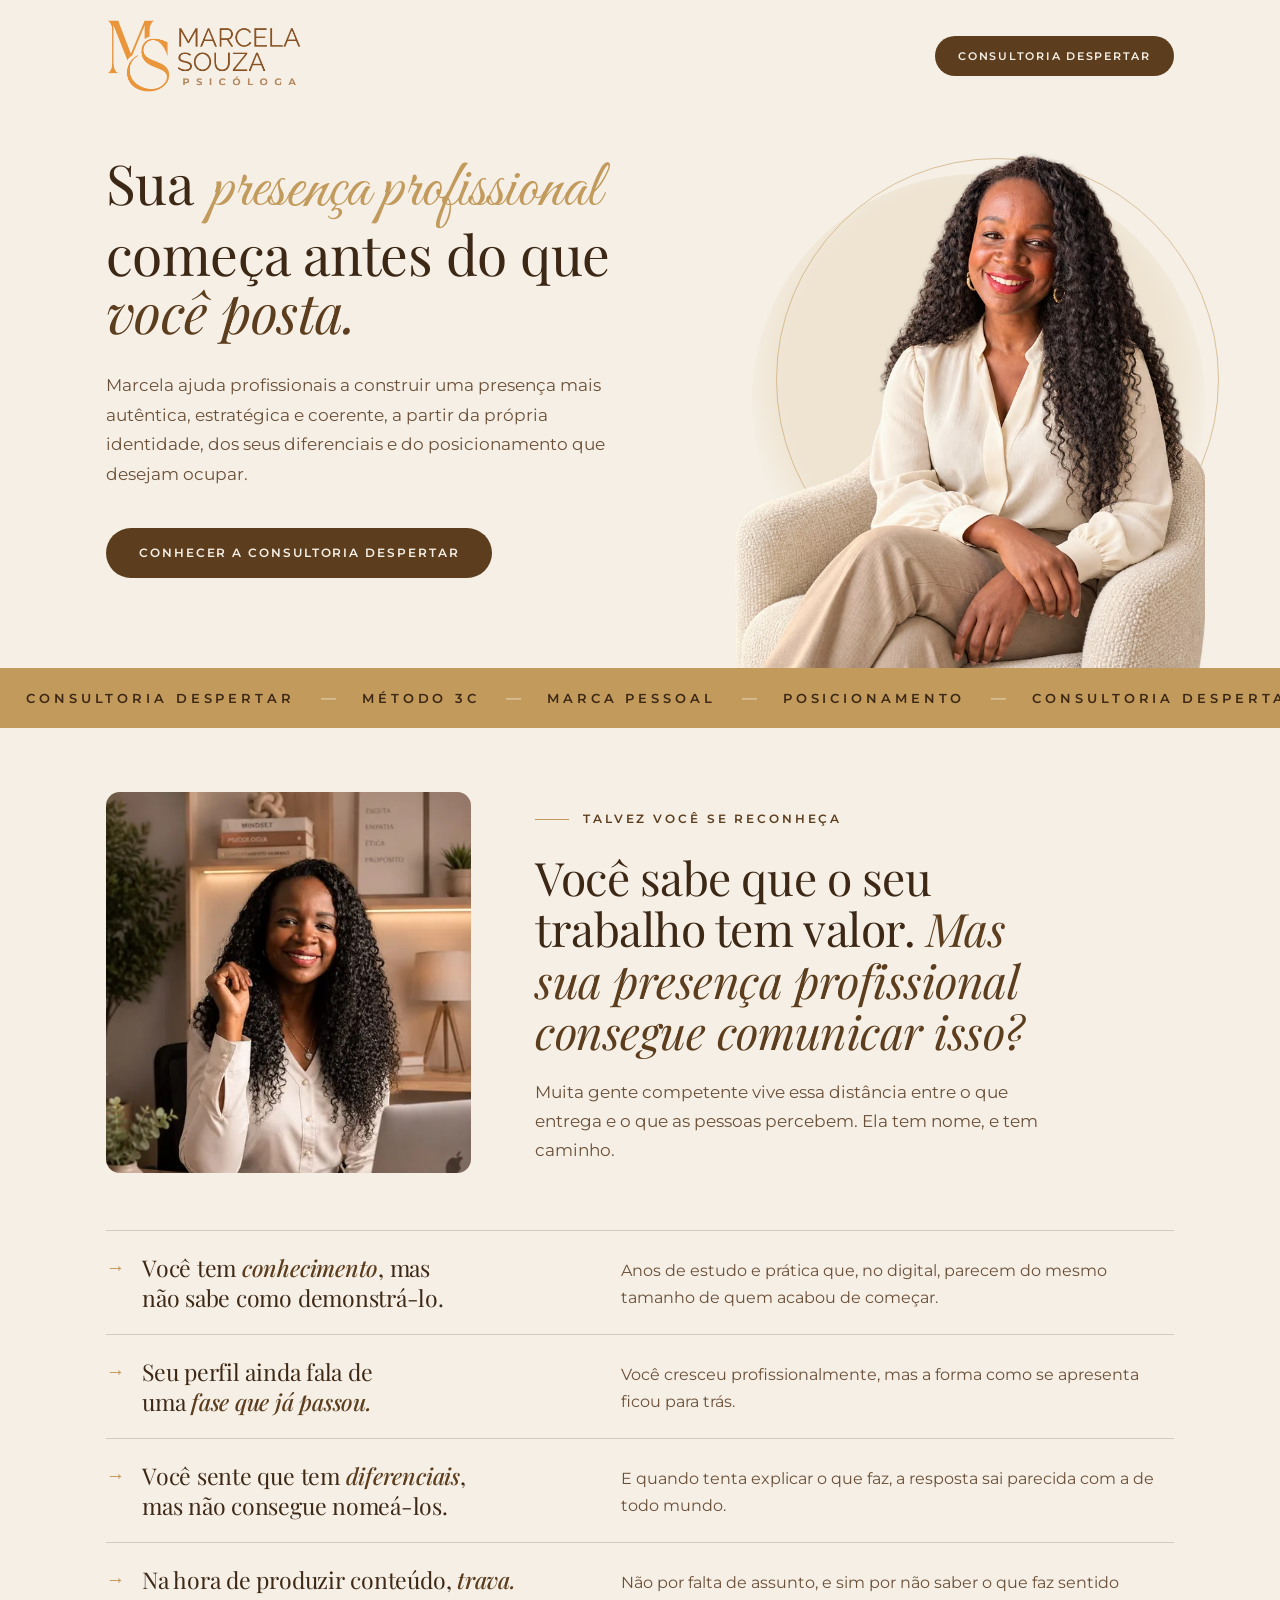
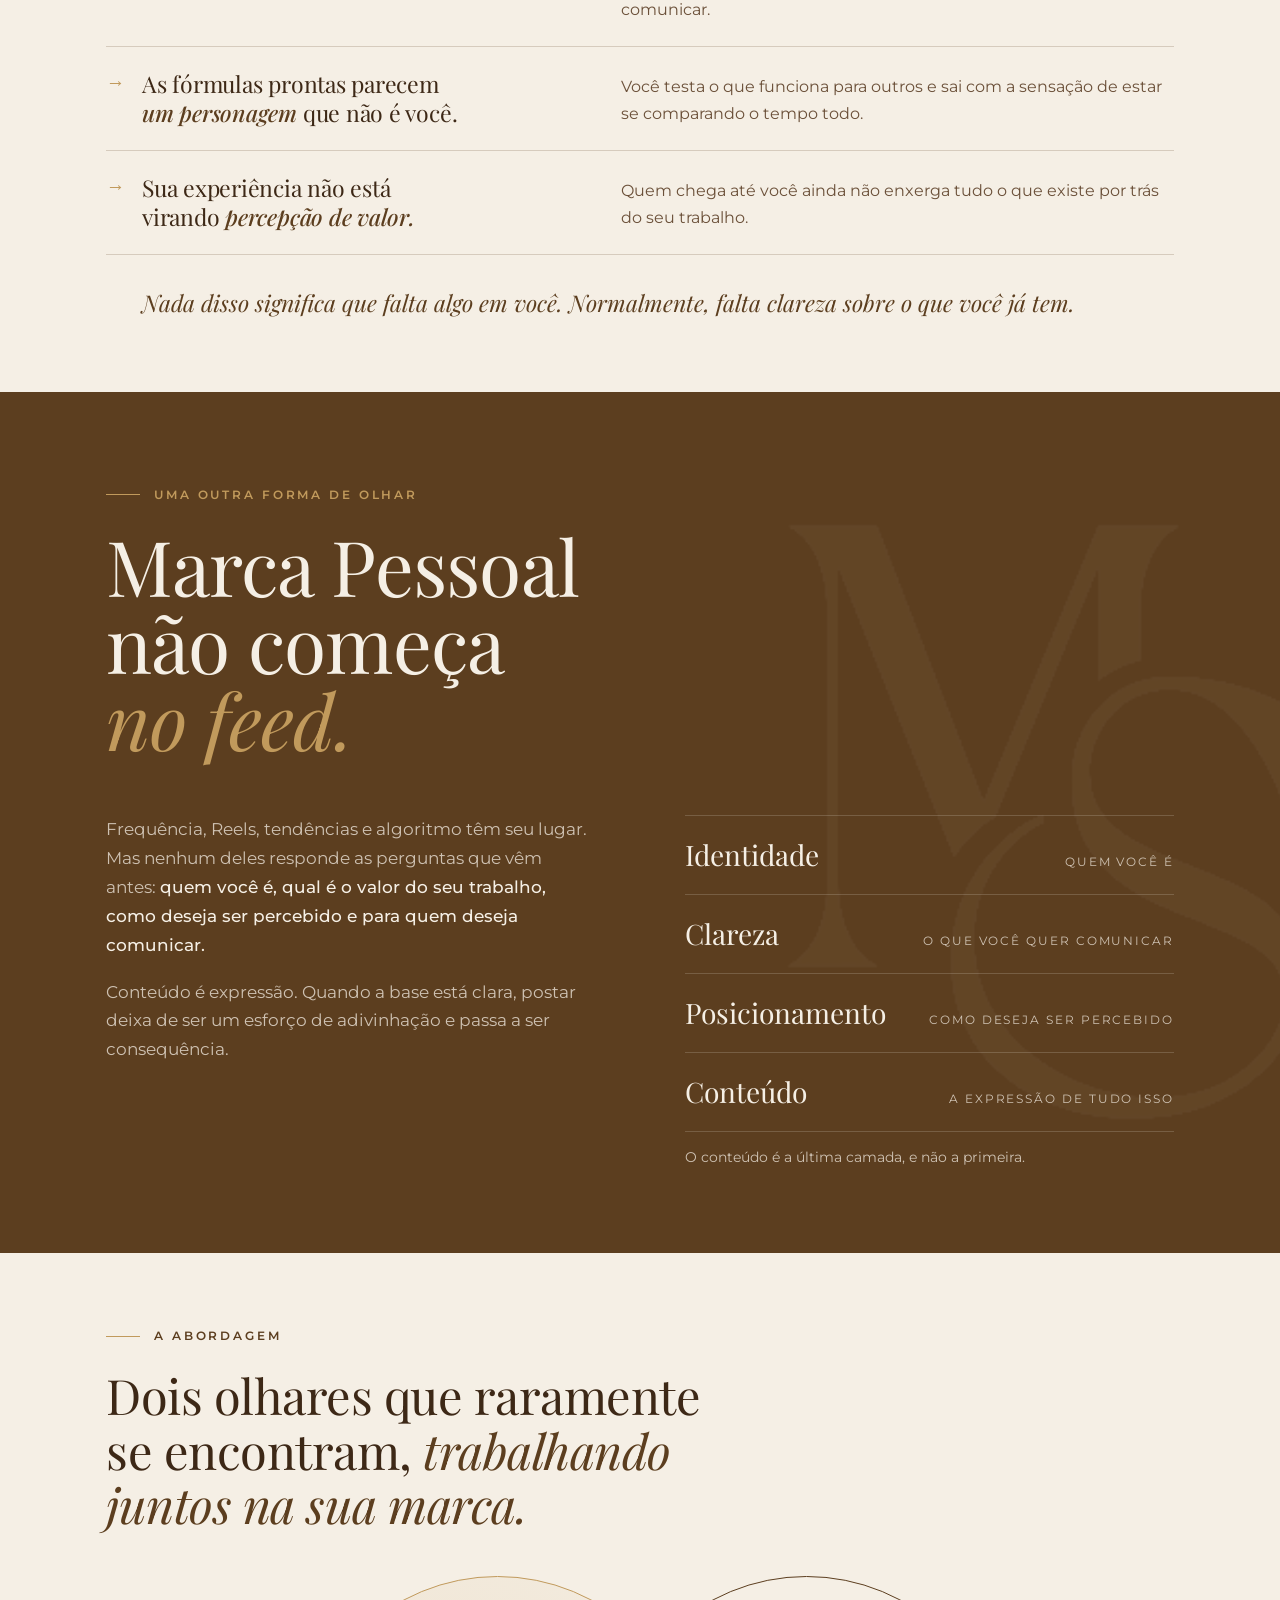
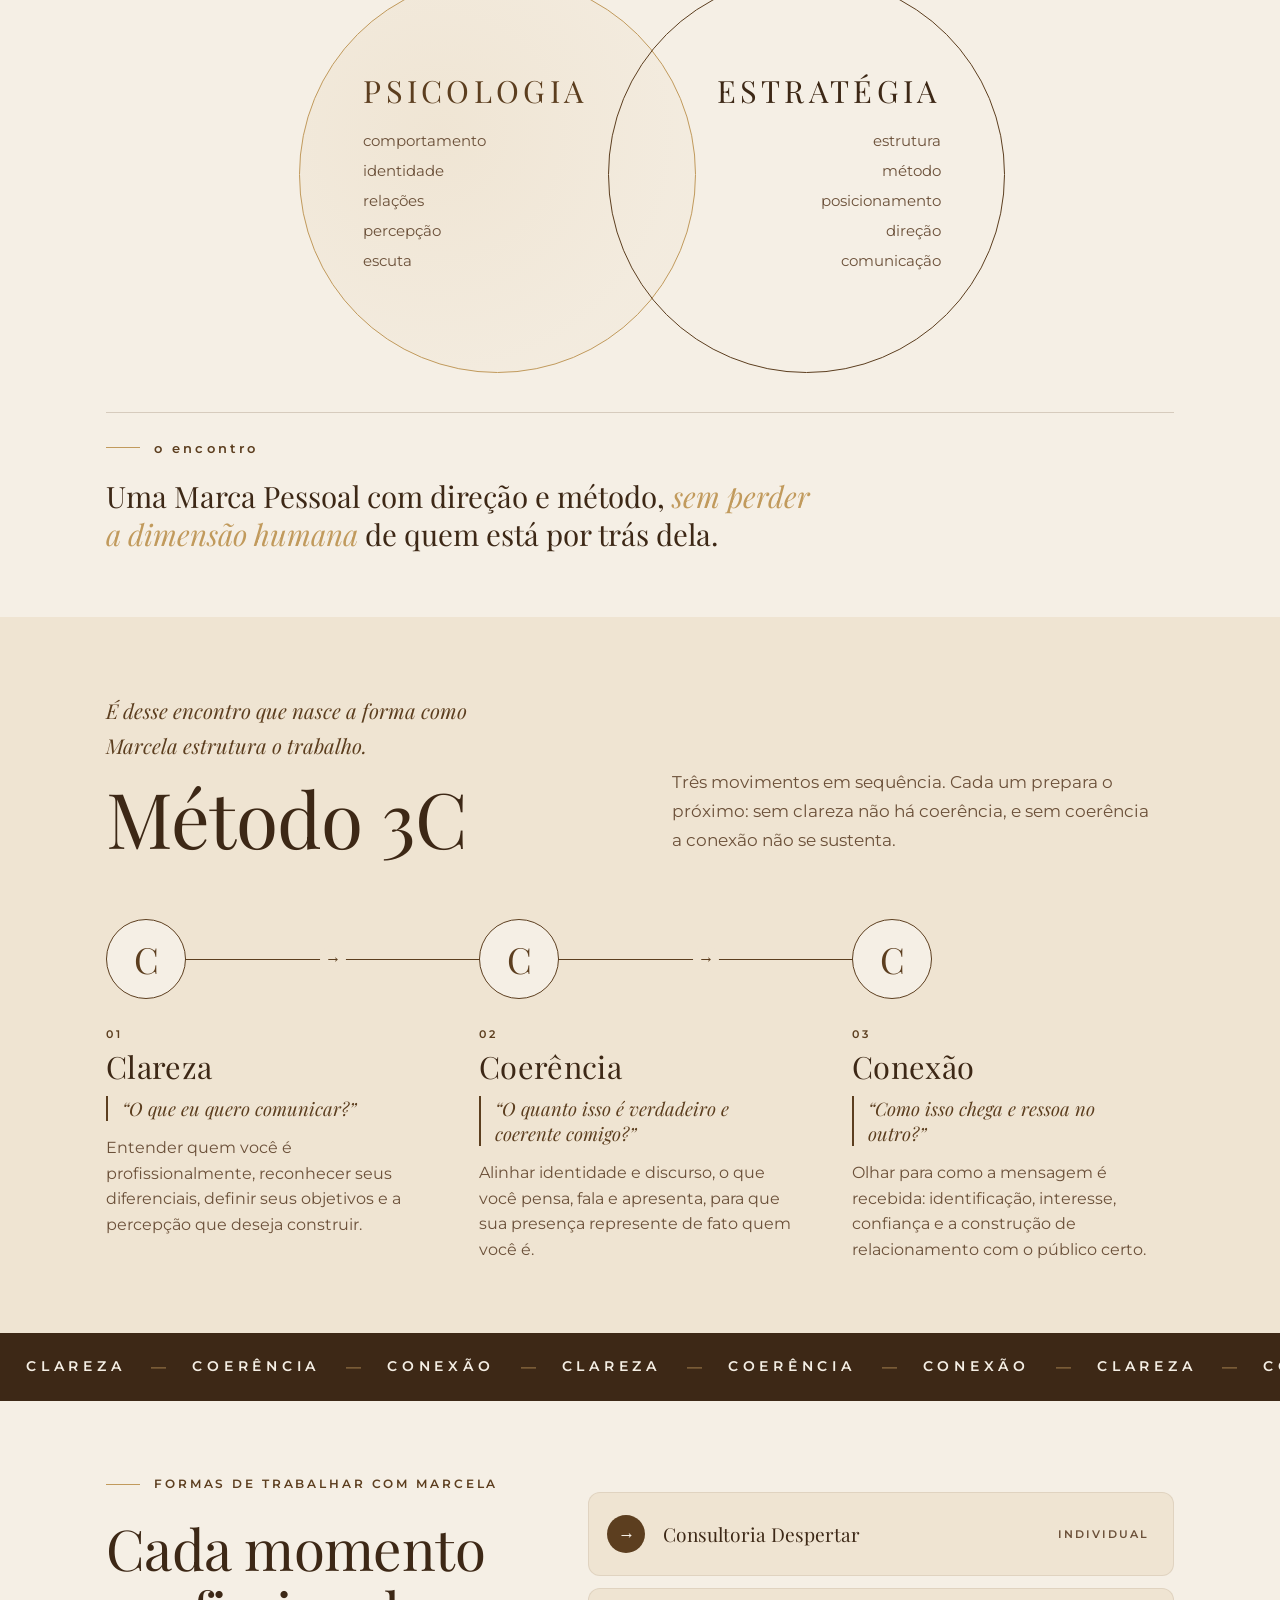
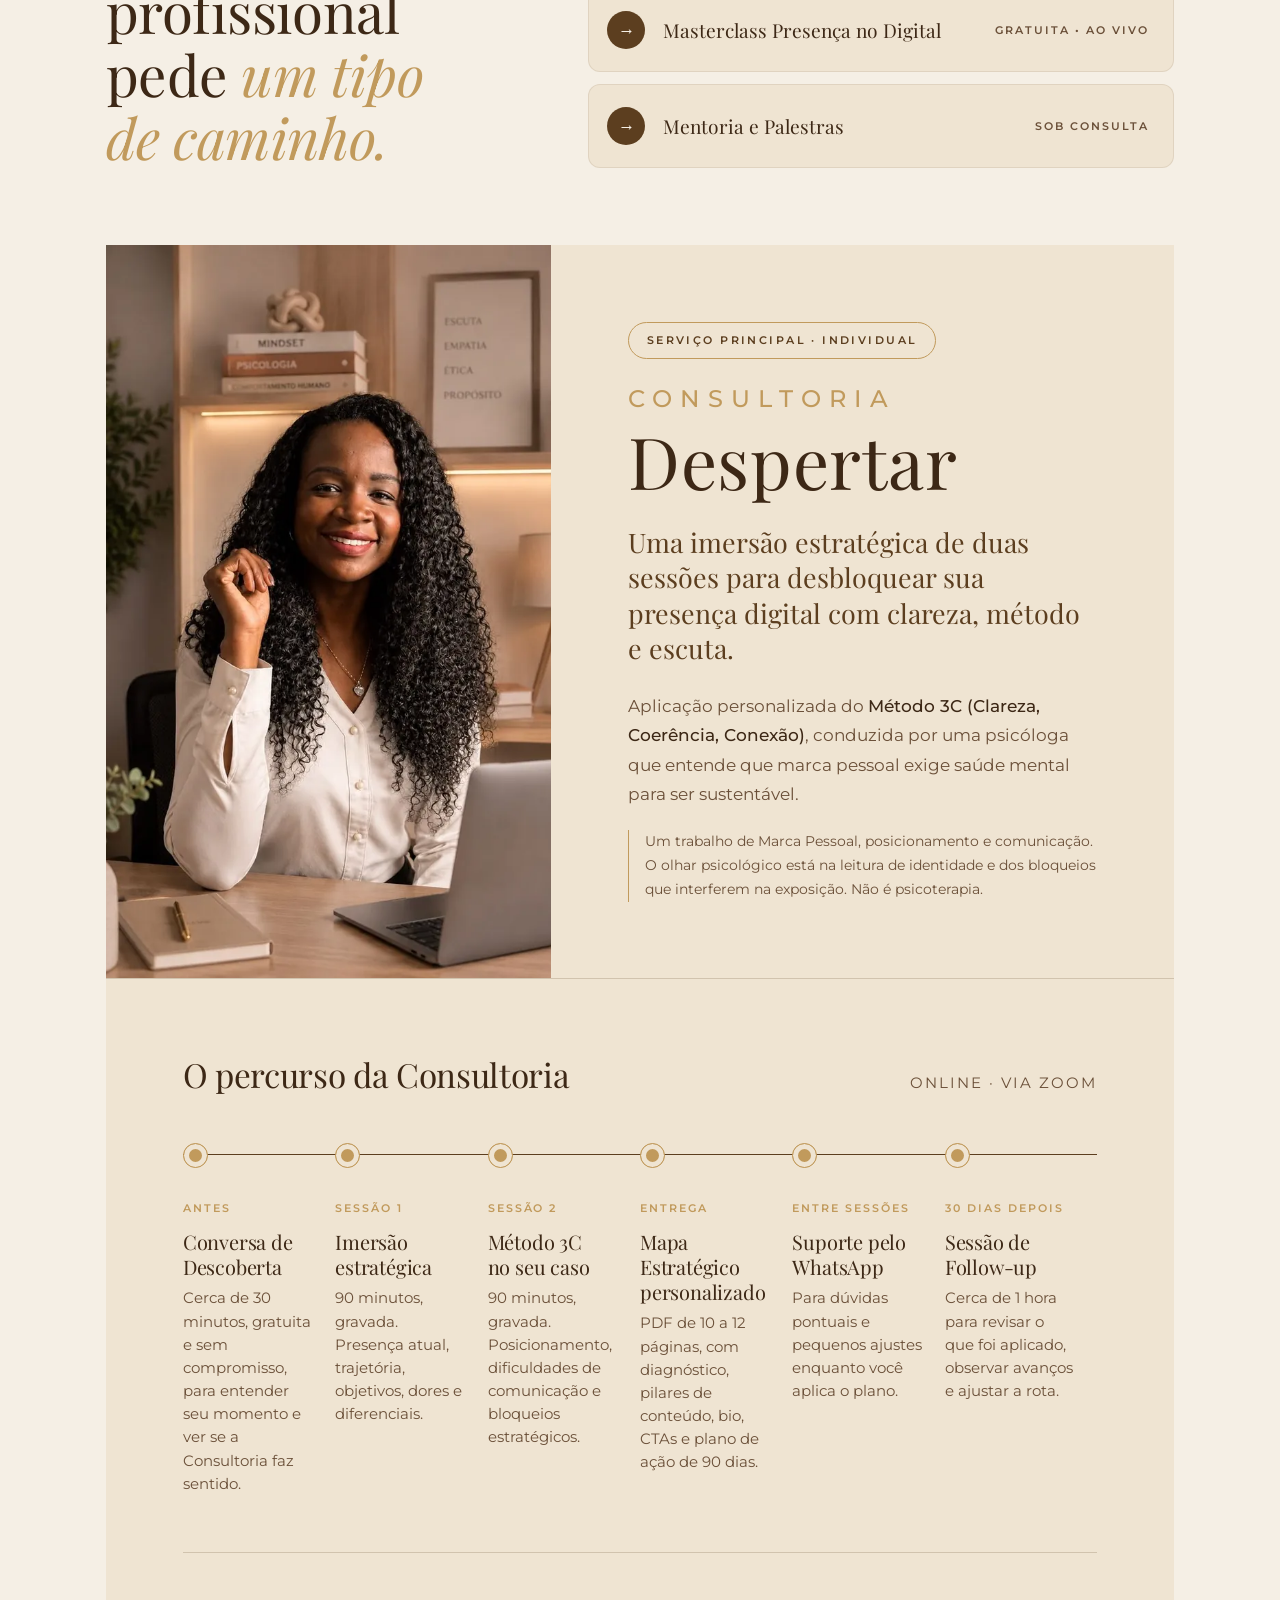
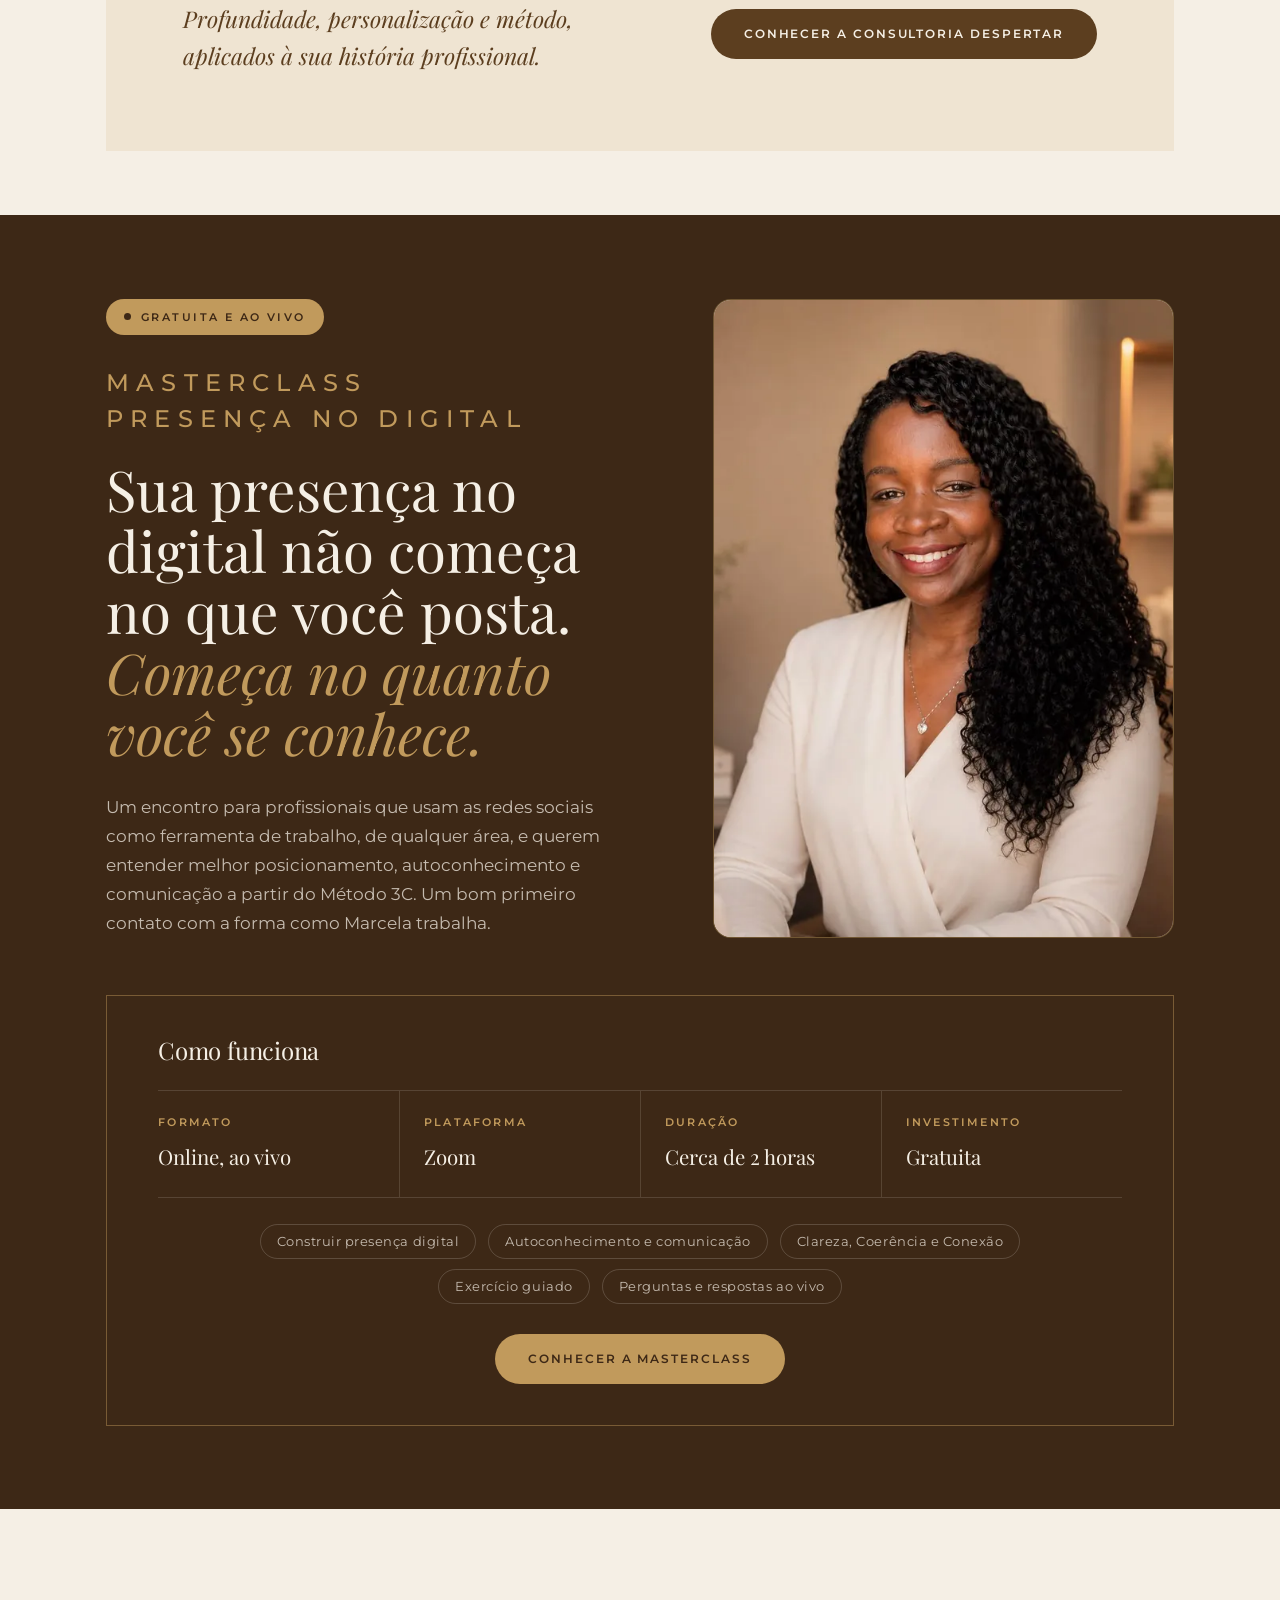
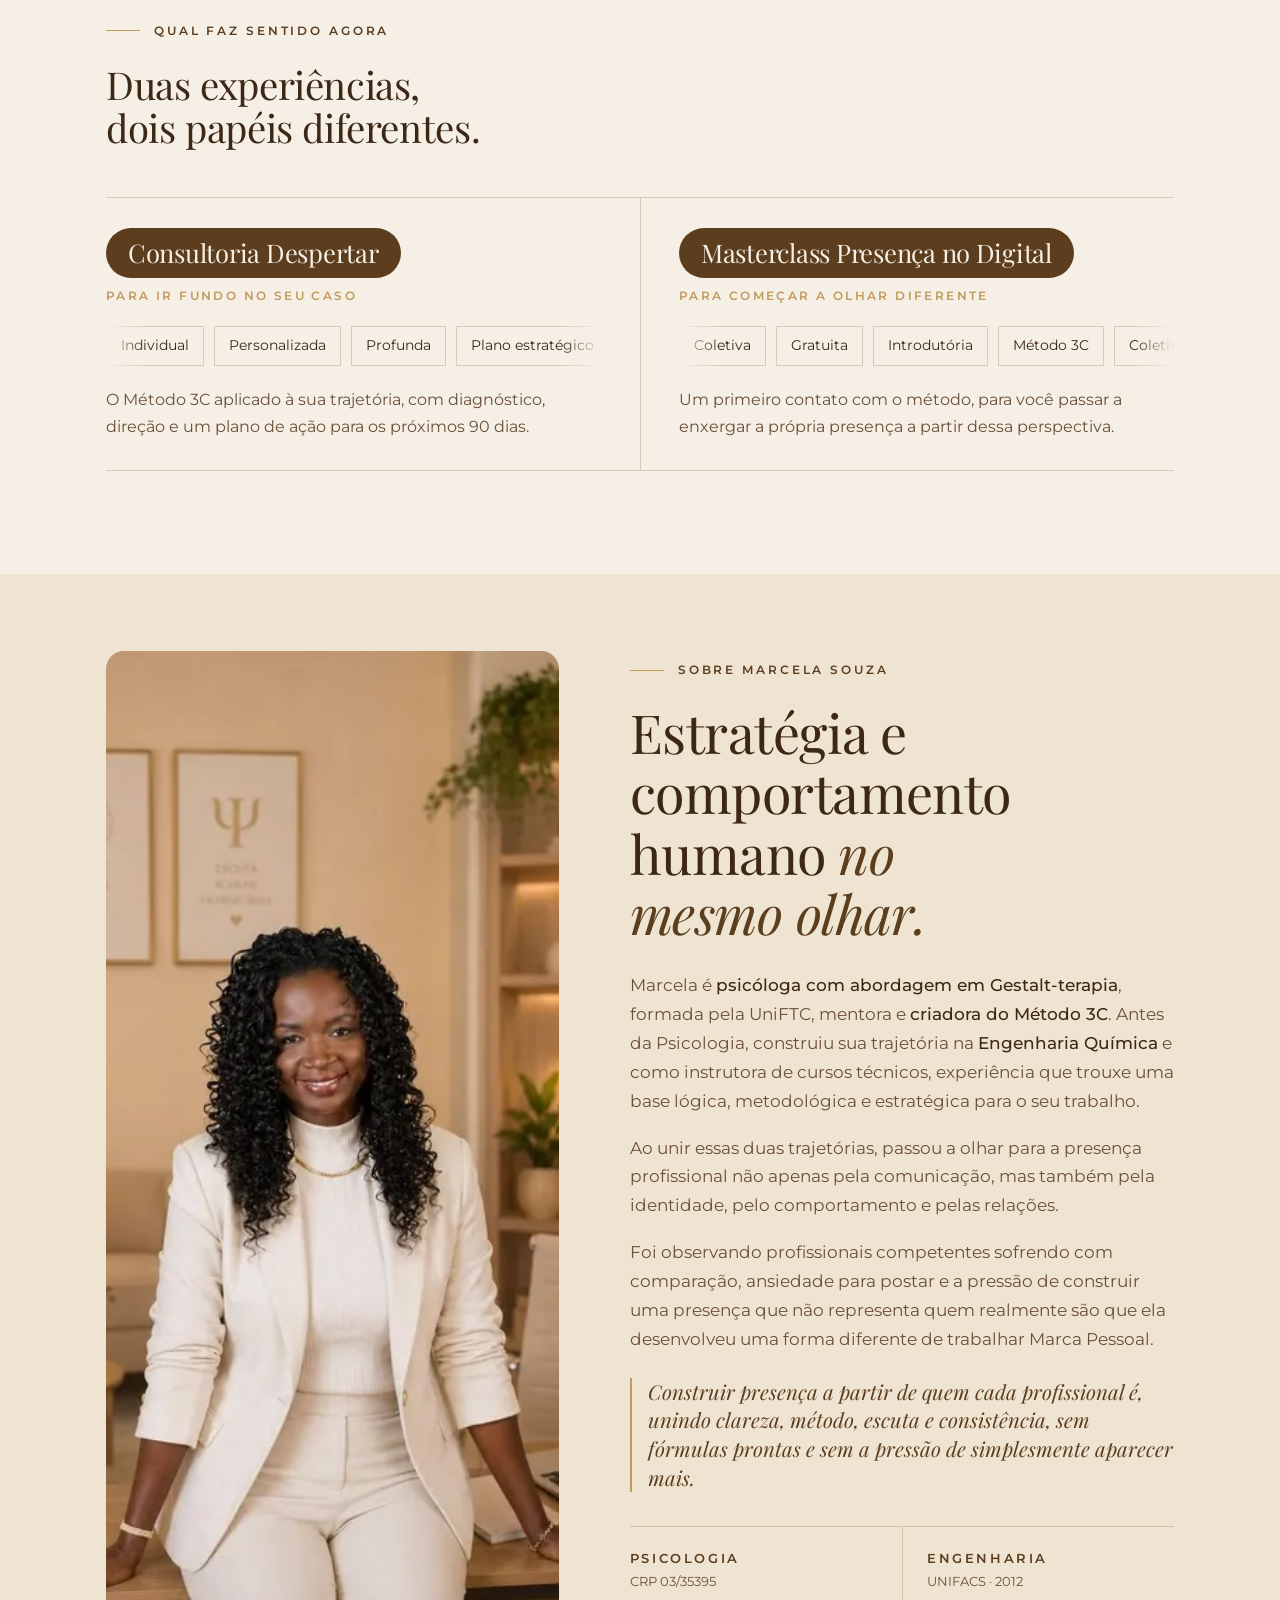
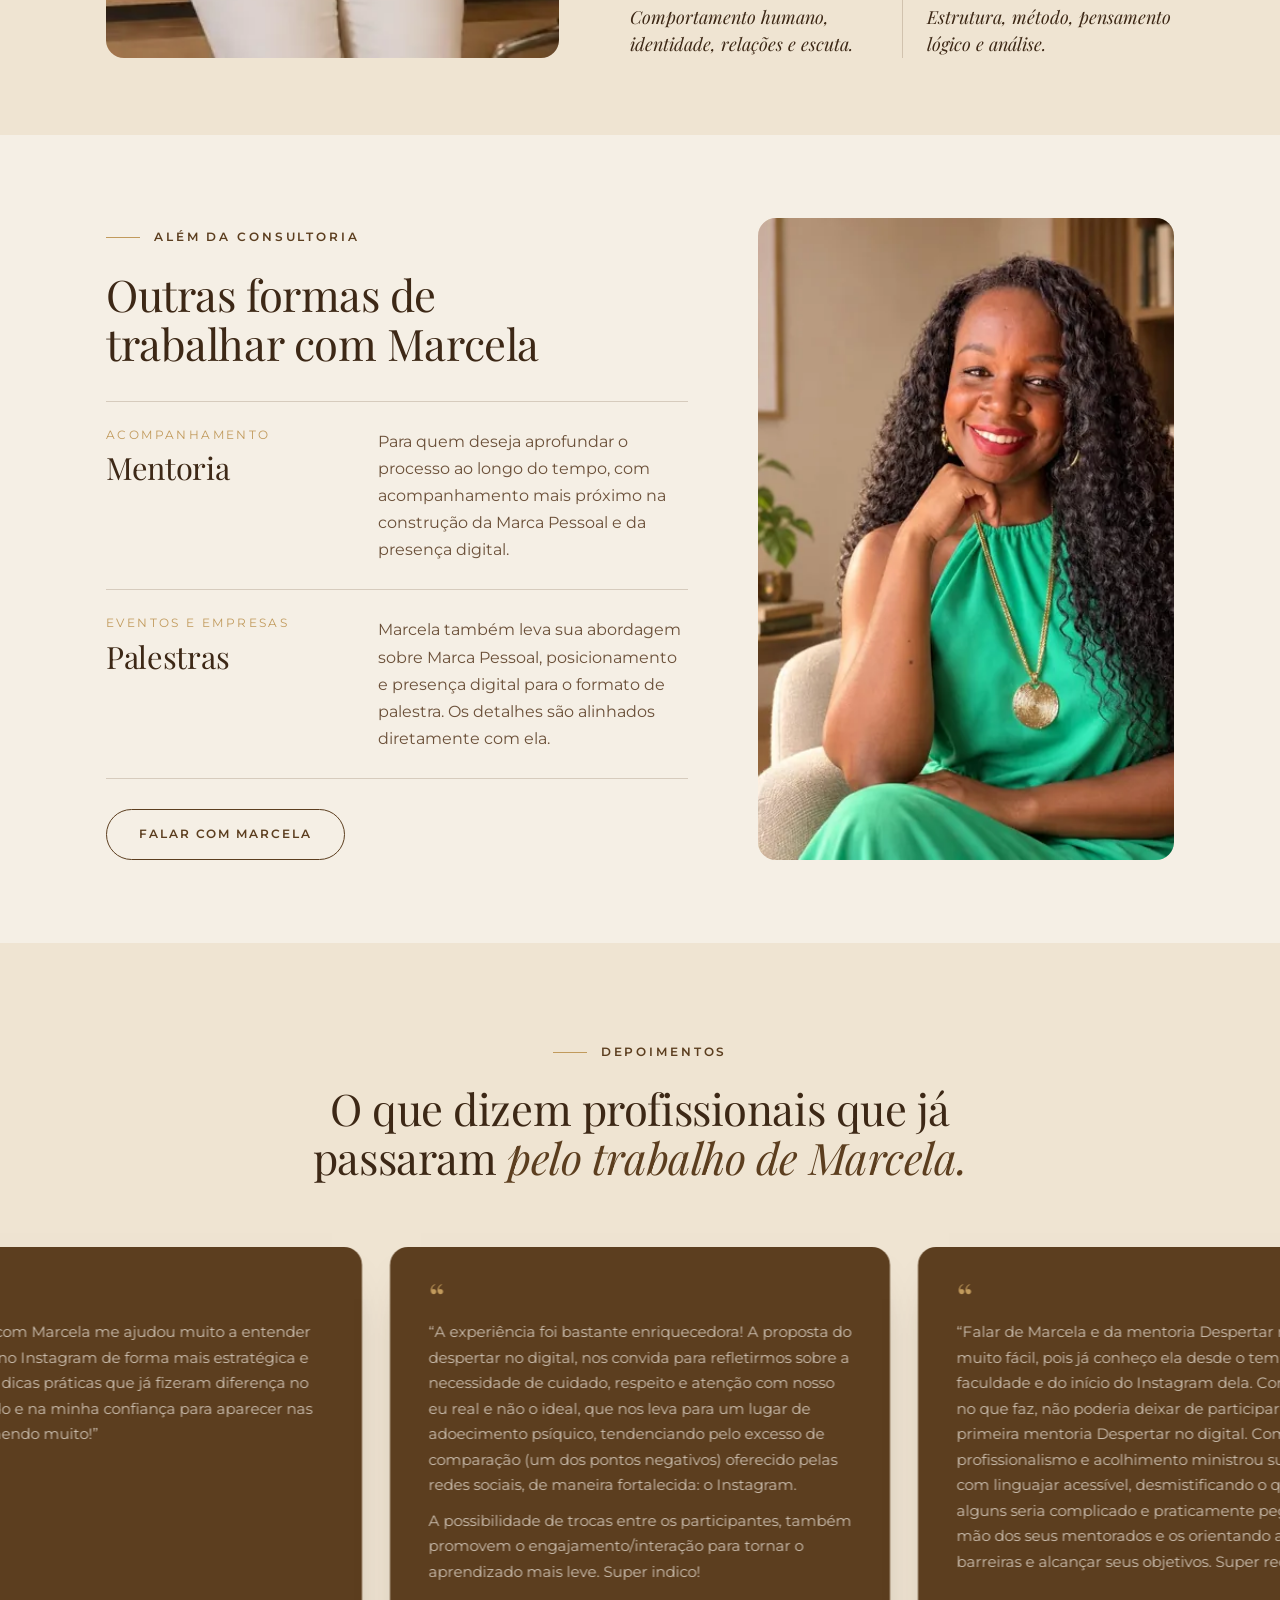
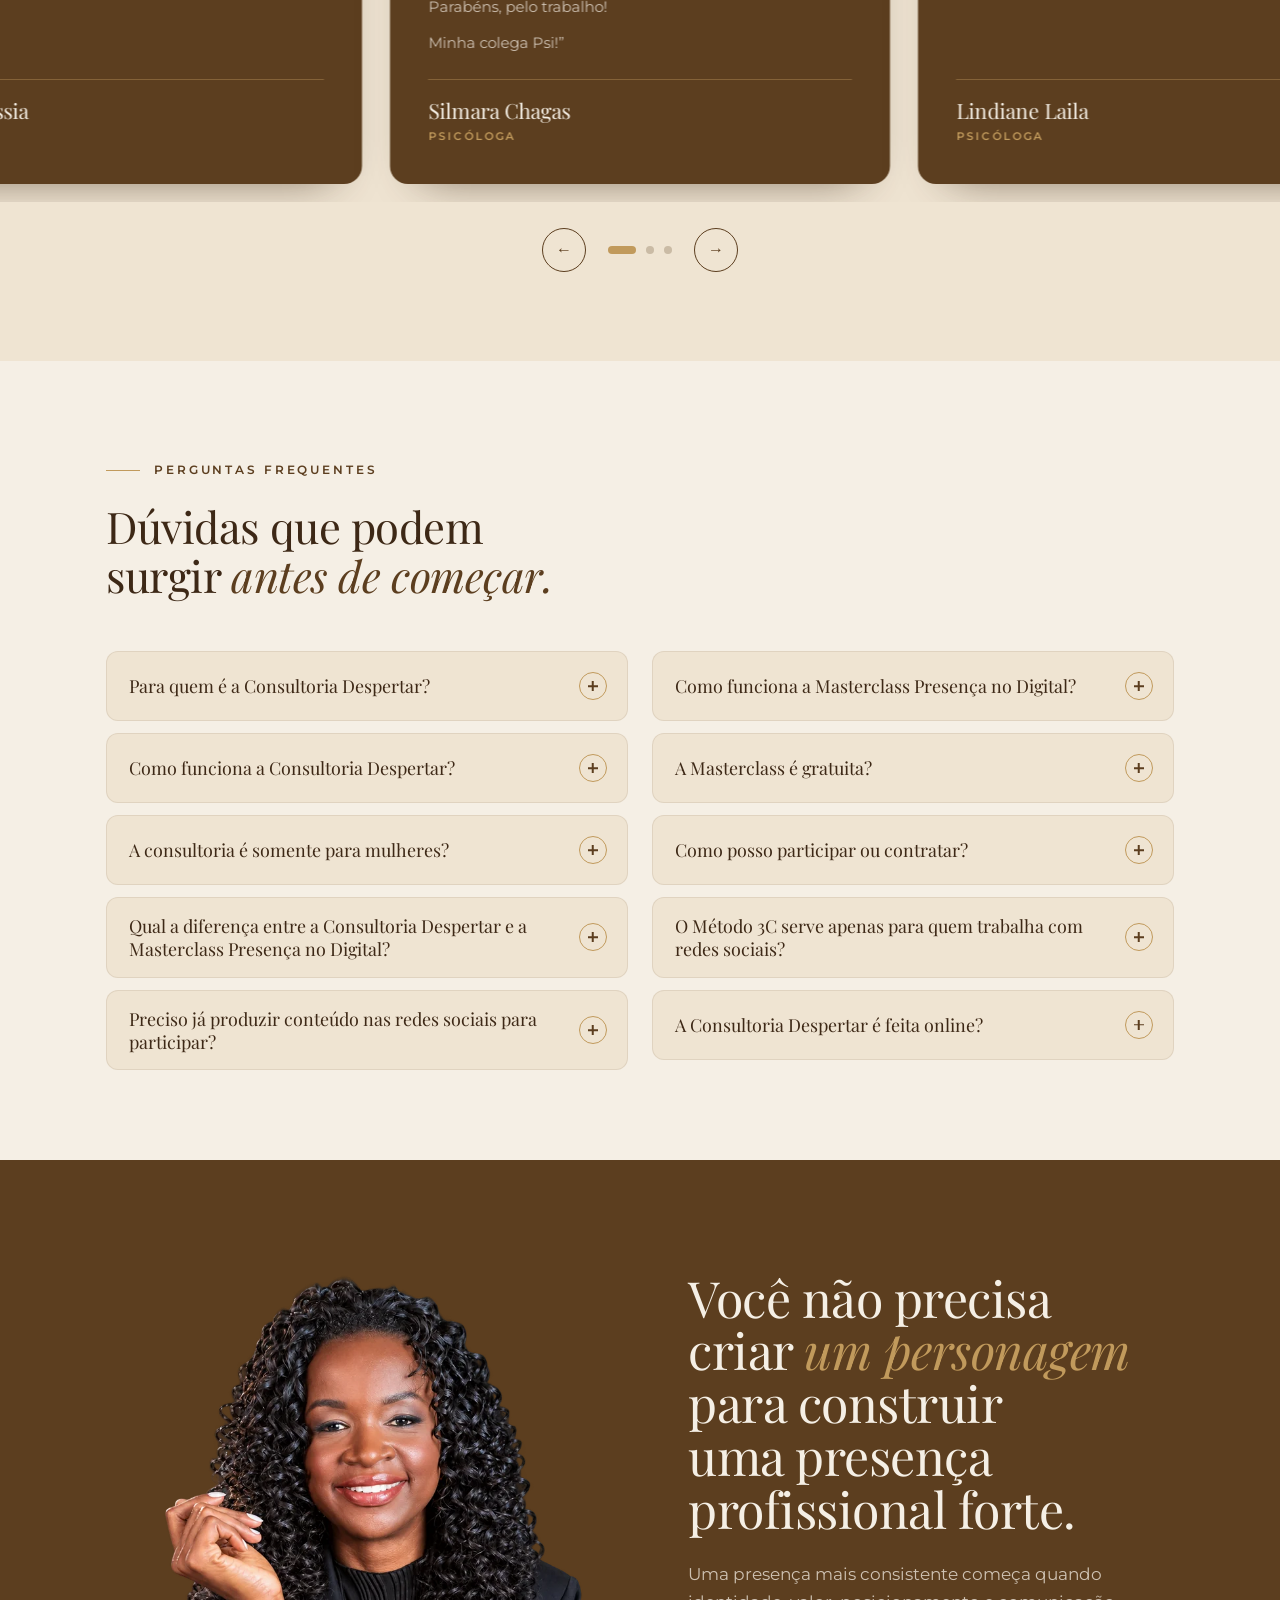
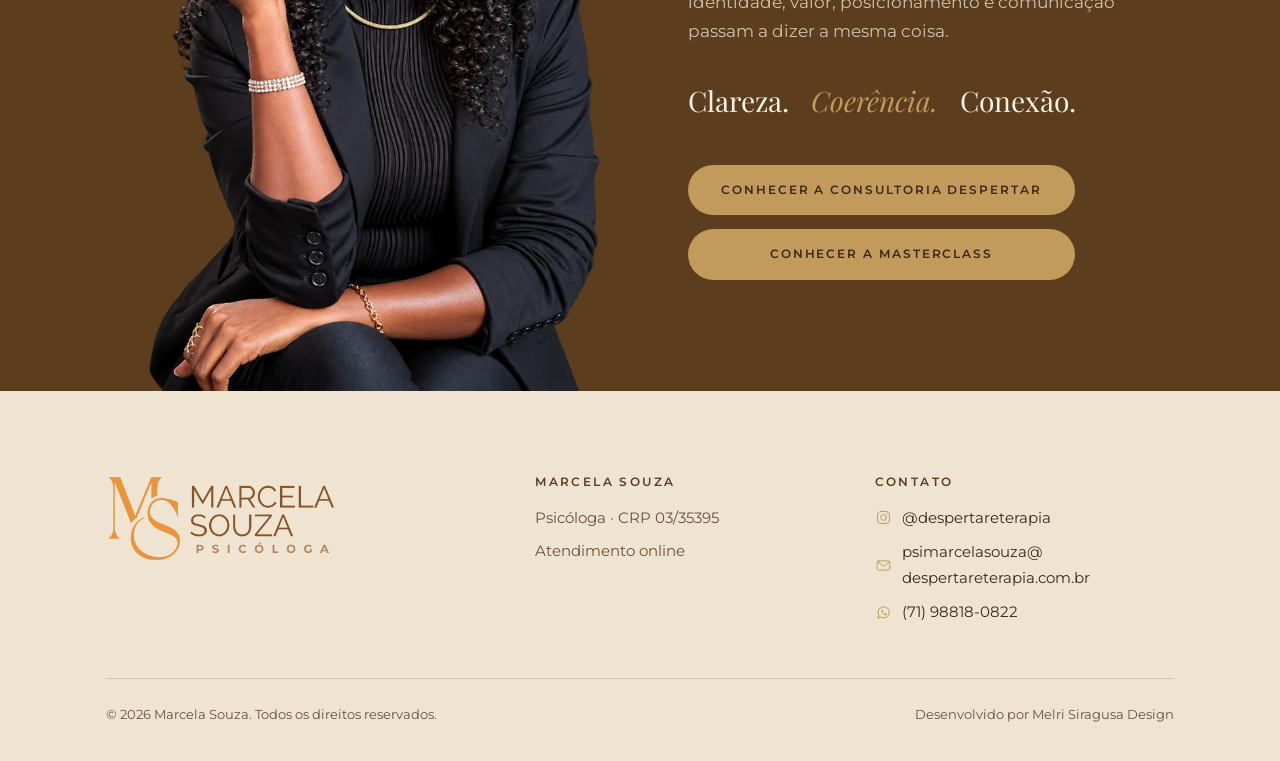
==== commit 4ed19b0c: "Add files via upload" ====
--- a/index.html
+++ b/index.html
@@ -1 +1 @@
-<!doctype html> <html lang="pt-BR"> <head> <meta charset="utf-8"> <meta name="viewport" content="width=device-width,initial-scale=1,viewport-fit=cover"> <meta name="description" content="Marcela Souza é psicóloga e trabalha Marca Pessoal, posicionamento e presença digital. Conheça o Método 3C, a Consultoria Despertar e a Masterclass Presença no Digital."> <meta name="theme-color" content="#F5EFE5"> <meta property="og:type" content="website"> <meta property="og:locale" content="pt_BR"> <meta property="og:title" content="Marcela Souza | Marca Pessoal e Presença Digital"> <meta property="og:description" content="Sua presença profissional começa antes do que você posta. Método 3C, Consultoria Despertar e Masterclass Presença no Digital."> <meta property="og:image" content="img/og-marcela.jpg"> <link rel="icon" type="image/png" href="img/favicon.png"> <link rel="apple-touch-icon" href="img/favicon.png"> <title>Marcela Souza | Marca Pessoal e Presença Digital</title> <link rel="preload" as="image" type="image/webp" imagesrcset="img/marcela-hero-recorte-600.webp 600w, img/marcela-hero-recorte-900.webp 900w, img/marcela-hero-recorte-1185.webp 1185w" imagesizes="(max-width:720px) min(100vw, 480px), 52vw" fetchpriority="high"> <link rel="preconnect" href="https://fonts.googleapis.com"> <link rel="preconnect" href="https://fonts.gstatic.com" crossorigin> <link rel="preload" as="style" href="https://fonts.googleapis.com/css2?family=Great+Vibes&family=Montserrat:wght@400;500;600&family=Playfair+Display:ital,wght@0,400;0,500;0,600;1,400;1,500&display=swap"> <link rel="stylesheet" href="https://fonts.googleapis.com/css2?family=Great+Vibes&family=Montserrat:wght@400;500;600&family=Playfair+Display:ital,wght@0,400;0,500;0,600;1,400;1,500&display=swap" media="print" onload='this.media="all"'> <noscript><link rel="stylesheet" href="https://fonts.googleapis.com/css2?family=Great+Vibes&family=Montserrat:wght@400;500;600&family=Playfair+Display:ital,wght@0,400;0,500;0,600;1,400;1,500&display=swap"></noscript> <style>:root{color-scheme:light;--bg:#F5EFE5;--box:#EFE4D2;--gold:#C19A5C;--brown:#5C3E1F;--ink:#3D2816;--muted:#6B5039;--line:rgba(92,62,31,.2);--line-soft:rgba(92,62,31,.12);--on-dark:#F5EFE5;--on-dark-muted:rgba(245,239,229,.74);--f-display:"Playfair Display",Cambria,Georgia,"Times New Roman",serif;--f-script:"Great Vibes","Allura","Snell Roundhand",cursive;--f-body:"Montserrat",Inter,Calibri,"Segoe UI",system-ui,sans-serif;--container:1180px;--gutter:clamp(20px, 5vw, 56px);--section:clamp(88px, 11vw, 150px);--r:2px;--ease:cubic-bezier(.22,.61,.36,1);--header-h:112px}*{box-sizing:border-box}html{scroll-behavior:smooth;scroll-padding-top:76px}body{margin:0;background:var(--bg);color:var(--ink);font-family:var(--f-body);font-size:17px;line-height:1.7;font-weight:400;-webkit-font-smoothing:antialiased;text-rendering:optimizeLegibility;overflow-x:hidden}img{max-width:100%;display:block;height:auto}a{color:inherit}h1,h2,h3,h4{font-family:var(--f-display);font-weight:400;line-height:1.12;margin:0;text-wrap:balance;letter-spacing:-.01em}p{margin:0}.wrap{max-width:var(--container);margin-inline:auto;padding-inline:var(--gutter)}.eyebrow{font-family:var(--f-body);font-size:12px;font-weight:600;letter-spacing:.24em;text-transform:uppercase;color:var(--brown);display:inline-flex;align-items:center;gap:14px}.eyebrow::before{content:"";width:34px;height:1px;background:var(--gold)}.script{font-family:var(--f-script);font-weight:400;color:var(--gold);letter-spacing:0;line-height:1}.lead{font-size:clamp(17px,1.35vw,19px);color:var(--muted);max-width:56ch}.btn{display:inline-flex;align-items:center;justify-content:center;gap:12px;min-height:54px;padding:15px 30px;border-radius:var(--r);font-family:var(--f-body);font-size:13px;font-weight:600;letter-spacing:.14em;text-transform:uppercase;text-decoration:none;cursor:pointer;border:1px solid transparent;transition:background-color .35s var(--ease),color .35s var(--ease),border-color .35s var(--ease),transform .35s var(--ease)}.btn:active{transform:translateY(1px)}.btn:focus-visible,.footer a:focus-visible,.link:focus-visible{outline:2px solid var(--gold);outline-offset:3px}.btn-primary{background:var(--brown);color:var(--bg)}.btn-primary:hover{background:var(--ink)}.btn-ghost{border-color:var(--brown);color:var(--brown);background:0 0}.btn-ghost:hover{background:var(--brown);color:var(--bg)}.on-dark .btn-primary{background:var(--gold);color:var(--ink)}.on-dark .btn-primary:hover{background:var(--bg)}.on-dark .btn-ghost{border-color:rgba(245,239,229,.55);color:var(--on-dark)}.on-dark .btn-ghost:hover{background:var(--bg);color:var(--ink);border-color:var(--bg)}.link{font-size:13px;font-weight:600;letter-spacing:.14em;text-transform:uppercase;text-decoration:none;color:var(--brown);display:inline-flex;align-items:center;gap:10px;padding-block:8px;background:linear-gradient(var(--gold),var(--gold)) 0 100%/100% 1px no-repeat;transition:background-size .4s var(--ease)}.link:hover{background-size:0 1px;background-position:100% 100%}.header{position:fixed;top:0;left:0;right:0;z-index:50;padding-top:env(safe-area-inset-top,0);transition:background-color .4s var(--ease),box-shadow .4s var(--ease)}.header-inner{display:flex;align-items:center;justify-content:space-between;gap:24px;height:var(--header-h);transition:height .4s var(--ease)}.header.scrolled{background:rgba(245,239,229,.95);backdrop-filter:blur(10px);-webkit-backdrop-filter:blur(10px);box-shadow:0 1px 0 var(--line-soft)}.header.scrolled .header-inner{height:78px}.brand{display:block;flex:none;line-height:0}.brand picture,.final-photo picture,.footer-logo picture{display:contents}.brand img{height:74px;width:auto;transition:height .4s var(--ease)}.header.scrolled .brand img{height:54px}.header-cta{min-height:40px;padding:10px 22px;font-size:11px;letter-spacing:.16em;white-space:nowrap;border-radius:999px}.photo{position:relative;background:var(--box);overflow:hidden}.photo>img{width:100%;height:100%;object-fit:cover;position:relative;z-index:1}.photo.is-empty>img{display:none}.photo .ph{position:absolute;inset:0;display:flex;flex-direction:column;align-items:center;justify-content:center;gap:18px;text-align:center;padding:24px;color:var(--muted);font-size:12px;letter-spacing:.16em;text-transform:uppercase;background:radial-gradient(120% 80% at 50% 0,rgba(193,154,92,.18),transparent 60%),var(--box)}.photo .ph img{display:block;width:84px;height:auto;opacity:.55;object-fit:contain}.hero{--hero-top:clamp(24px,3.2vw,48px);padding-top:var(--header-h);position:relative;overflow:hidden}.hero-grid{display:grid;grid-template-columns:.96fr 1.04fr;gap:clamp(24px,3vw,48px);align-items:stretch}.hero-copy{position:relative;z-index:2;padding-block:var(--hero-top) clamp(64px,7vw,104px)}.hero h1{font-size:clamp(38px,4.3vw,62px);color:var(--ink);line-height:1.06}.hero h1 .hl-line{display:block;white-space:nowrap}.hero h1 .hl-first{margin-bottom:.06em}.hero h1 .script{display:inline;font-size:1.22em;line-height:.9;margin-left:.08em;vertical-align:baseline}.hero h1 em{font-style:italic;color:var(--brown)}.hero .lead{margin-top:30px}.hero-ctas{display:flex;flex-wrap:wrap;align-items:center;gap:18px 28px;margin-top:40px}.btn-hero{min-height:50px;padding:14px 30px;font-size:12px;letter-spacing:.16em;border-radius:8px;box-shadow:0 0 0 0 rgba(193,154,92,.6);animation:ctaPulse 2.4s cubic-bezier(.4,0,.2,1) infinite;will-change:transform,box-shadow}.btn-hero:hover{animation-play-state:paused;transform:translateY(-1px);box-shadow:0 10px 24px -12px rgba(61,40,22,.55)}@keyframes ctaPulse{0%{transform:scale(1);box-shadow:0 0 0 0 rgba(193,154,92,.6)}45%{transform:scale(1.045);box-shadow:0 0 0 10px rgba(193,154,92,.18)}70%{transform:scale(1);box-shadow:0 0 0 16px rgba(193,154,92,0)}100%{transform:scale(1);box-shadow:0 0 0 0 rgba(193,154,92,0)}}.hero-figure{position:relative;margin:0;min-height:100%}.hero-art{position:absolute;top:var(--hero-top);bottom:0;right:calc(-1 * clamp(0px,2.4vw,40px));aspect-ratio:1185/1294;max-width:calc(100% + clamp(0px,2.4vw,40px) + 40px)}.hero-art::before{content:"";position:absolute;left:4%;right:0;top:4%;aspect-ratio:1;border-radius:50%;background:radial-gradient(circle at 50% 45%,var(--box) 0,var(--box) 58%,rgba(239,228,210,0) 71%)}.hero-art::after{content:"";position:absolute;left:9%;right:-3%;top:1%;aspect-ratio:1;border-radius:50%;border:1px solid rgba(193,154,92,.55)}.hero-art img,.hero-art picture{position:relative;z-index:1;display:block;width:100%;height:100%;object-fit:contain;object-position:right bottom}.marquee{background:var(--gold);color:var(--ink);overflow:hidden;position:relative;z-index:3;padding-block:19px}.marquee-track{display:flex;width:max-content;animation:marquee 48s linear infinite}.marquee-group{display:flex;align-items:center;flex:none}.marquee span{font-family:var(--f-body);font-size:13px;font-weight:600;letter-spacing:.3em;text-transform:uppercase;white-space:nowrap;padding-inline:26px}.marquee i{font-style:normal;color:var(--bg);font-size:15px;line-height:1;opacity:.9}@keyframes marquee{from{transform:translateX(0)}to{transform:translateX(-50%)}}.marquee:hover .marquee-track{animation-play-state:paused}.marquee+.ident,.marquee+main .ident{border-top:0}.ident{padding-block:clamp(48px,5vw,72px) clamp(48px,5.5vw,80px);border-top:1px solid var(--line-soft)}.ident-top{display:grid;grid-template-columns:minmax(0,4fr) minmax(0,7fr);gap:clamp(32px,5vw,72px);align-items:stretch}.ident-photo{border-radius:14px;min-height:340px;height:100%}.ident-photo>img{position:absolute;inset:0;object-position:50% 30%}.ident-head{align-self:center;padding-block:8px}.ident-head h2{font-size:clamp(32px,3.6vw,50px);margin-top:22px;max-width:20ch}.ident-head h2 em{color:var(--brown)}.ident-head p{margin-top:20px;color:var(--muted);max-width:46ch}.ident-list{list-style:none;margin:clamp(40px,4.5vw,64px) 0 0;padding:0;border-top:1px solid var(--line)}.ident-list li{display:grid;grid-template-columns:18px minmax(0,5fr) minmax(0,6fr);column-gap:18px;align-items:start;padding:22px 0;border-bottom:1px solid var(--line)}.ident-list li>div{display:contents}.ident-list .mark{font-family:var(--f-body);font-weight:300;color:var(--gold);font-size:17px;line-height:1;height:calc(clamp(20px,1.8vw,25px) * 1.28);display:flex;align-items:center}.ident-list h3{font-size:clamp(20px,1.8vw,25px);line-height:1.28;color:var(--ink);padding-right:clamp(16px,3vw,48px)}.ident-list h3 b{font-weight:500;font-style:italic;color:var(--brown)}.ident-list p{color:var(--muted);font-size:16px;max-width:52ch;padding-top:4px}.ident-close{margin-top:28px;padding-left:36px;font-family:var(--f-display);font-size:clamp(20px,1.8vw,24px);font-style:italic;color:var(--brown);max-width:none}@media (max-width:920px){.ident-top{grid-template-columns:minmax(0,2fr) minmax(0,3fr);gap:32px}.ident-photo{min-height:300px}.ident-list li{grid-template-columns:18px minmax(0,1fr);row-gap:6px}.ident-list li>div{display:block}.ident-list p{padding-top:6px}}@media (max-width:720px){.ident{padding-block:40px 48px}.ident-top{grid-template-columns:1fr;gap:28px}.ident-photo{min-height:0;height:auto;aspect-ratio:4/3.3}.ident-photo img{object-position:50% 28%}.ident-head{padding-block:0}.ident-head h2{margin-top:18px}.ident-head p{margin-top:16px}.ident-list{margin-top:32px}.ident-list li{grid-template-columns:16px minmax(0,1fr);column-gap:14px;padding:20px 0}.ident-list .mark{font-size:15px;height:calc(20px * 1.28)}.ident-list h3{padding-right:0}.ident-close{margin-top:24px;padding-left:30px}}.shift{background:var(--brown);color:var(--on-dark);padding-block:clamp(56px,6.5vw,96px);position:relative;overflow:hidden}.shift::after{content:"";position:absolute;right:-6%;top:50%;width:min(620px,70vw);aspect-ratio:1;translate:0 -50%;background:url("img/monograma.webp") center/contain no-repeat;opacity:.035;pointer-events:none;filter:brightness(2.2) saturate(.4)}.shift .eyebrow{color:var(--gold)}.shift h2{font-size:clamp(40px,6vw,86px);line-height:1;margin-top:22px;max-width:13ch}.shift h2 em{font-style:italic;color:var(--gold)}.shift-body{display:grid;grid-template-columns:1fr 1fr;gap:clamp(40px,7vw,110px);margin-top:clamp(36px,4.5vw,60px);position:relative;z-index:1}.shift-body p{color:var(--on-dark-muted);max-width:46ch}.shift-body p+p{margin-top:18px}.shift-body strong{color:var(--on-dark);font-weight:500}.layers{list-style:none;margin:0;padding:0;counter-reset:l}.layers li{display:flex;align-items:baseline;justify-content:space-between;gap:20px;padding:15px 0;border-bottom:1px solid rgba(245,239,229,.18)}.layers li:first-child{border-top:1px solid rgba(245,239,229,.18)}.layers .word{font-family:var(--f-display);font-size:clamp(22px,2.2vw,30px)}.layers .note{font-size:12px;letter-spacing:.16em;text-transform:uppercase;color:var(--on-dark-muted);text-align:right}.layers-cap{margin-top:14px;font-size:14px;color:var(--on-dark-muted)}.meet{padding-block:clamp(48px,5vw,72px)}.meet-head{max-width:780px}.meet-head h2{font-size:clamp(32px,3.8vw,52px);margin-top:22px}.meet-head h2 em{font-style:italic;color:var(--brown)}.venn{--d:clamp(290px,31vw,410px);position:relative;display:grid;grid-template-columns:1fr 1fr;align-items:center;margin:clamp(32px,3.5vw,48px) auto 0;max-width:calc(var(--d) * 1.72)}.circle{width:var(--d);aspect-ratio:1;border-radius:50%;display:flex;flex-direction:column;justify-content:center;padding:0 calc(var(--d) * .16);position:relative}.circle.psi{border:1px solid var(--gold);background:radial-gradient(circle at 35% 40%,rgba(239,228,210,.9),rgba(239,228,210,.35) 70%);align-items:flex-start;text-align:left}.circle.est{border:1px solid var(--brown);margin-left:calc(var(--d) * -.22);align-items:flex-end;text-align:right}.circle.psi{animation:meetL 7s ease-in-out infinite alternate}.circle.est{animation:meetR 7s ease-in-out infinite alternate}@keyframes meetL{from{transform:translateX(-14px)}to{transform:translateX(16px)}}@keyframes meetR{from{transform:translateX(14px)}to{transform:translateX(-16px)}}.circle h3{font-size:clamp(22px,2.4vw,32px);letter-spacing:.14em;text-transform:uppercase;font-weight:400}.circle.psi h3{color:var(--brown)}.circle ul{list-style:none;margin:18px 0 0;padding:0;font-size:15px;color:var(--muted);line-height:2}.circle.psi ul{max-width:14ch}.circle.est ul{max-width:14ch}.meet-foot{display:flex;flex-direction:column;align-items:flex-start;gap:18px;margin:clamp(28px,3vw,44px) 0 0;padding-top:24px;border-top:1px solid var(--line)}.meet-foot .meet-label{text-transform:none;font-size:13px;white-space:nowrap}.meet-foot p{font-family:var(--f-display);font-size:clamp(22px,2.3vw,30px);line-height:1.3;color:var(--ink);max-width:40ch}.meet-foot p em{color:var(--gold)}.method{--g:clamp(28px,4vw,56px);--node:80px;background:var(--box);padding-top:clamp(56px,6vw,88px);position:relative;overflow:hidden}.method-head{display:grid;grid-template-columns:1fr 1fr;gap:clamp(28px,5vw,80px);align-items:end}.method-head .bridge{font-family:var(--f-display);font-style:italic;font-size:clamp(18px,1.6vw,22px);color:var(--brown);margin-bottom:16px;max-width:34ch}.method-head h2{font-size:clamp(44px,6vw,84px);line-height:.98}.method-head p{color:var(--muted);max-width:44ch}.step{--c:var(--brown)}.track{position:relative;display:grid;grid-template-columns:repeat(3,minmax(0,1fr));gap:var(--g);margin-top:clamp(40px,5vw,64px)}.track-line{position:absolute;top:calc(var(--node)/ 2);left:calc(var(--node)/ 2);right:calc((100% - 2 * var(--g))/ 3 - var(--node)/ 2);height:1px;background:rgba(92,62,31,.14);pointer-events:none}.track-line i{position:absolute;inset:0;background:var(--brown);transform-origin:left;transform:scaleX(1)}.track-line::after{content:"";position:absolute;top:-3px;left:0;width:7px;height:7px;border-radius:50%;background:var(--brown);box-shadow:0 0 0 4px rgba(92,62,31,.14);animation:flowX 5.5s cubic-bezier(.45,0,.55,1) infinite}@keyframes flowX{0%{left:0;opacity:0}8%{opacity:1}92%{opacity:1}100%{left:calc(100% - 7px);opacity:0}}.anim .track-line i{transform:scaleX(0);transition:transform 1.6s var(--ease)}.anim .track.in .track-line i{transform:scaleX(1)}.step{position:relative;display:flex;flex-direction:column}.step-node{position:relative;height:var(--node)}.step-node .c{width:var(--node);height:var(--node);border-radius:50%;display:grid;place-items:center;position:relative;z-index:1;font-family:var(--f-display);font-size:36px;line-height:1;color:var(--c);background:var(--bg);border:1px solid var(--c);animation:cFloat 6s ease-in-out infinite}.step-node .c::after{content:"";position:absolute;inset:-1px;border-radius:50%;border:1px solid var(--c);opacity:0;animation:cRing 6s ease-out infinite}.step-1 .c,.step-1 .c::after{animation-delay:0s}.step-2 .c,.step-2 .c::after{animation-delay:2s}.step-3 .c,.step-3 .c::after{animation-delay:4s}@keyframes cFloat{0%,100%{transform:translateY(0)}50%{transform:translateY(-5px)}}@keyframes cRing{0%{transform:scale(1);opacity:.55}30%{transform:scale(1.32);opacity:0}100%{transform:scale(1.32);opacity:0}}.step-arrow{position:absolute;top:50%;left:calc((100% + var(--g) + var(--node))/ 2);translate:-50% -50%;z-index:1;width:26px;height:26px;border-radius:50%;background:var(--box);display:grid;place-items:center;color:var(--c);font-size:14px;line-height:1}.step .n{margin-top:26px;font-size:11px;font-weight:600;letter-spacing:.24em;color:var(--c)}.step h3{font-size:clamp(26px,2.4vw,34px);margin-top:6px;letter-spacing:.01em;color:var(--ink)}.step .q{font-family:var(--f-display);font-style:italic;font-size:clamp(17px,1.45vw,20px);color:var(--brown);margin-top:12px;line-height:1.35;padding-left:14px;border-left:2px solid var(--c);max-width:28ch}.step p:not(.q){margin-top:14px;color:var(--muted);font-size:15.5px;line-height:1.65;max-width:34ch}.anim .step{opacity:.001;transform:translateY(18px);transition:opacity .8s var(--ease),transform .8s var(--ease)}.anim .track.in .step{opacity:1;transform:none}.anim .track.in .step:nth-of-type(2){transition-delay:.35s}.anim .track.in .step:nth-of-type(3){transition-delay:.7s}.method .marquee{margin-top:clamp(48px,5.5vw,72px)}.marquee-dark{background:var(--ink);color:var(--bg);padding-block:22px}.marquee-dark span{font-size:14px;letter-spacing:.34em}.marquee-dark i{color:var(--gold);opacity:1}.marquee-dark .marquee-track{animation-duration:40s;animation-direction:reverse}.paths{padding-top:clamp(48px,5vw,72px);padding-bottom:clamp(48px,6vw,80px)}.paths-grid{display:grid;grid-template-columns:5fr 7fr;gap:clamp(32px,5vw,72px);align-items:end}.paths h2{font-size:clamp(34px,4.4vw,60px);margin-top:22px}.paths h2 em{font-style:italic;color:var(--gold)}.paths-cards{list-style:none;margin:0;padding:0;display:grid;grid-auto-rows:1fr;gap:12px}.path-card{display:grid;grid-template-columns:38px minmax(0,1fr) auto;column-gap:18px;align-items:center;height:100%;min-height:84px;padding:16px 24px 16px 18px;background:var(--box);border:1px solid rgba(92,62,31,.1);border-radius:12px;text-decoration:none;color:var(--ink);transition:background-color .35s var(--ease),border-color .35s var(--ease),box-shadow .35s var(--ease)}.pc-title{font-family:var(--f-display);font-size:clamp(18px,1.5vw,21px);line-height:1.2}.pc-tag{font-size:11px;font-weight:600;letter-spacing:.18em;text-transform:uppercase;color:var(--muted);text-align:right;white-space:nowrap}.pc-go{flex:none;width:38px;height:38px;border-radius:50%;background:var(--brown);color:var(--bg);display:grid;place-items:center;font-size:15px;line-height:1;transition:transform .35s var(--ease),background-color .35s var(--ease)}.path-card:hover{background:#e9dcc6;border-color:rgba(193,154,92,.55);box-shadow:0 10px 24px -18px rgba(61,40,22,.45)}.path-card:hover .pc-go{transform:translateX(4px);background:var(--ink)}.path-card:active{background:#e9dcc6}.path-card:focus-visible{outline:2px solid var(--gold);outline-offset:3px}@media (max-width:720px){.paths{padding-top:40px}.path-card{min-height:76px;padding:14px 18px 14px 14px;grid-template-columns:38px minmax(0,1fr);grid-template-areas:"go tag" "go title";row-gap:4px;column-gap:14px}.pc-go{grid-area:go}.pc-title{grid-area:title}.pc-tag{grid-area:tag;text-align:left}}.consult{padding-bottom:clamp(48px,5vw,72px)}.consult-card{background:var(--box);position:relative}.consult-top{display:grid;grid-template-columns:5fr 7fr;min-height:620px}.consult-photo{min-height:100%}.consult-photo>img{object-position:50% 35%}.consult-intro{padding:clamp(40px,6vw,88px) clamp(28px,6vw,88px)}.badge{display:inline-block;font-size:11px;font-weight:600;letter-spacing:.22em;text-transform:uppercase;color:var(--brown);border:1px solid var(--gold);padding:8px 18px;border-radius:999px;transform-origin:left center;animation:badgeBreath 3.6s ease-in-out infinite}@keyframes badgeBreath{0%,100%{transform:scale(1);box-shadow:0 0 0 0 rgba(193,154,92,0)}50%{transform:scale(1.035);box-shadow:0 0 0 5px rgba(193,154,92,.14)}}.consult-intro h2{font-size:clamp(44px,5.6vw,80px);line-height:.98;margin-top:28px;letter-spacing:.01em}.consult-intro h2 span{display:block;font-size:.34em;letter-spacing:.34em;text-transform:uppercase;font-family:var(--f-body);font-weight:500;color:var(--gold);margin-bottom:14px}.consult-def{font-family:var(--f-display);font-size:clamp(21px,2.1vw,28px);line-height:1.32;margin-top:30px;color:var(--brown);max-width:30ch}.consult-intro .lead{margin-top:24px;color:var(--muted)}.consult-intro .lead b{color:var(--ink);font-weight:500}.not-therapy{margin-top:22px;font-size:14px;color:var(--muted);max-width:52ch;padding-left:16px;border-left:1px solid var(--gold)}.journey{padding:clamp(48px,6vw,80px) clamp(28px,6vw,88px) clamp(48px,6vw,88px);border-top:1px solid var(--line)}.journey-head{display:flex;flex-wrap:wrap;justify-content:space-between;align-items:baseline;gap:12px 32px}.journey-head h3{font-size:clamp(26px,2.6vw,36px)}.journey-head p{font-size:13px;letter-spacing:.14em;text-transform:uppercase;color:var(--muted)}.journey ol{list-style:none;margin:48px 0 0;padding:0;display:grid;grid-template-columns:repeat(6,1fr);position:relative}.journey ol::before{content:"";position:absolute;left:0;right:0;top:11px;height:1px;background:var(--brown)}.journey li{position:relative;padding-right:22px}.journey li::before{content:"";display:block;width:23px;height:23px;border-radius:50%;background:var(--box);border:1px solid var(--gold);box-shadow:inset 0 0 0 5px var(--box);background-color:var(--gold);margin-bottom:24px;position:relative}.journey li::before{animation:stepOn 7.2s ease-in-out infinite;transform-origin:center}.journey li:first-child::before{animation-delay:0s}.journey li:nth-child(2)::before{animation-delay:1.2s}.journey li:nth-child(3)::before{animation-delay:2.4s}.journey li:nth-child(4)::before{animation-delay:3.6s}.journey li:nth-child(5)::before{animation-delay:4.8s}.journey li:nth-child(6)::before{animation-delay:6s}@keyframes stepOn{0%{transform:scale(1);background-color:var(--gold);border-color:var(--gold);box-shadow:inset 0 0 0 5px var(--box),0 0 0 0 rgba(193,154,92,0)}5%{transform:scale(1.35);background-color:var(--brown);border-color:var(--brown);box-shadow:inset 0 0 0 4px var(--box),0 0 0 6px rgba(193,154,92,.22)}13%{transform:scale(1.35);background-color:var(--brown);border-color:var(--brown);box-shadow:inset 0 0 0 4px var(--box),0 0 0 6px rgba(193,154,92,.22)}18%{transform:scale(1);background-color:var(--gold);border-color:var(--gold);box-shadow:inset 0 0 0 5px var(--box),0 0 0 0 rgba(193,154,92,0)}100%{transform:scale(1);background-color:var(--gold);border-color:var(--gold);box-shadow:inset 0 0 0 5px var(--box),0 0 0 0 rgba(193,154,92,0)}}.journey .when{font-size:11px;font-weight:600;letter-spacing:.18em;text-transform:uppercase;color:var(--gold)}.journey h4{font-size:20px;line-height:1.25;margin-top:8px;color:var(--ink)}.journey p{font-size:14.5px;line-height:1.6;color:var(--muted);margin-top:8px}.consult-cta{display:flex;flex-wrap:wrap;align-items:center;justify-content:space-between;gap:24px 40px;margin-top:56px;padding-top:40px;border-top:1px solid var(--line)}.consult-cta p{font-family:var(--f-display);font-style:italic;font-size:clamp(19px,1.8vw,23px);color:var(--brown);max-width:36ch}.consult-cta .btn{min-height:60px;padding-inline:36px;border-radius:999px;box-shadow:0 0 0 0 rgba(193,154,92,.6);animation:ctaPulse 2.4s cubic-bezier(.4,0,.2,1) infinite}.consult-cta .btn:hover{animation-play-state:paused}.master{background:var(--ink);color:var(--on-dark);padding-block:var(--section);position:relative;overflow:hidden}.master-grid{display:grid;grid-template-columns:7fr 5fr;gap:clamp(40px,7vw,110px);align-items:start}.pill{display:inline-flex;align-items:center;gap:10px;font-size:11px;font-weight:600;letter-spacing:.22em;text-transform:uppercase;color:var(--ink);background:var(--gold);padding:9px 18px;border-radius:999px}.pill i{width:7px;height:7px;border-radius:50%;background:var(--ink)}a.pill{text-decoration:none;transition:background-color .3s var(--ease)}a.pill:hover{background:#d1ae74}a.pill:focus-visible{outline:2px solid var(--gold);outline-offset:3px}.master h2{margin-top:30px;font-size:clamp(20px,1.9vw,24px);letter-spacing:.3em;text-transform:uppercase;font-family:var(--f-body);font-weight:500;color:var(--gold);line-height:1.5}.master-quote{font-family:var(--f-display);font-size:clamp(34px,4.4vw,62px);line-height:1.08;margin-top:22px;max-width:17ch}.master-quote em{font-style:italic;color:var(--gold)}.master-text{margin-top:30px;color:var(--on-dark-muted);max-width:52ch}.master-aside{border:1px solid rgba(193,154,92,.45);padding:clamp(28px,3.4vw,44px)}.master-aside h3{font-size:24px;color:var(--on-dark)}.facts{list-style:none;margin:22px 0 0;padding:0}.facts li{display:flex;justify-content:space-between;gap:18px;padding:14px 0;border-bottom:1px solid rgba(245,239,229,.14);font-size:15px}.facts li span:first-child{color:var(--on-dark-muted)}.facts li span:last-child{text-align:right;color:var(--on-dark)}.master-aside .btn{width:100%;margin-top:30px}.roles{padding-block:clamp(64px,8vw,110px)}.roles-head{text-align:left;max-width:640px}.roles-head h2{font-size:clamp(28px,3vw,40px);margin-top:22px}.roles-grid{display:grid;grid-template-columns:1fr auto 1fr;margin-top:48px;border-top:1px solid var(--line);border-bottom:1px solid var(--line)}.role{padding:30px clamp(0px,3vw,40px) 30px 0;min-width:0}.role+.divider+.role{padding:30px 0 30px clamp(0px,3vw,40px)}.divider{width:1px;background:var(--line)}.role h3{display:inline-block;font-size:clamp(20px,2vw,26px);line-height:1.2;color:var(--bg);background:var(--brown);padding:9px 22px 10px;border-radius:999px;transform-origin:left center;animation:badgeBreath 3.6s ease-in-out infinite}.role .kind{font-size:12px;font-weight:600;letter-spacing:.2em;text-transform:uppercase;color:var(--gold);margin-top:8px}.role-marquee{margin-top:20px;overflow:hidden;width:100%;-webkit-mask-image:linear-gradient(90deg,transparent,#000 8%,#000 92%,transparent);mask-image:linear-gradient(90deg,transparent,#000 8%,#000 92%,transparent)}.rm-track{display:flex;width:max-content;animation:rmSlide 26s linear infinite}.rm-reverse .rm-track{animation-direction:reverse}.rm-group{list-style:none;margin:0;padding:0;display:flex;flex:none}.rm-group li{flex:none;white-space:nowrap;margin-right:10px;font-size:14px;padding:7px 14px;border:1px solid var(--line);color:var(--ink)}@keyframes rmSlide{from{transform:translateX(0)}to{transform:translateX(-50%)}}.role-marquee:hover .rm-track{animation-play-state:paused}.role p{margin-top:20px;color:var(--muted);font-size:16px;max-width:46ch}.about{padding-block:clamp(56px,6vw,96px);background:var(--box)}.about-grid{display:grid;grid-template-columns:minmax(0,5fr) minmax(0,6fr);grid-template-areas:"media head" "media body";column-gap:clamp(40px,5.5vw,88px);row-gap:0;align-items:start}.about-head{grid-area:head}.about-body{grid-area:body}.about-media{grid-area:media;position:relative;align-self:stretch}.about-photo{position:relative;height:100%;min-height:560px;border-radius:18px;overflow:hidden}.about-photo>img{position:absolute;inset:0;width:100%;height:100%;object-fit:cover;object-position:50% 32%}.about h2{font-size:clamp(34px,4.2vw,56px);margin-top:22px}.about h2 em{font-style:italic;color:var(--brown)}.about-story{margin-top:28px;display:grid;gap:18px;color:var(--muted);max-width:56ch}.about-story b{color:var(--ink);font-weight:500}.about-story .about-quote{font-family:var(--f-display);font-style:italic;font-size:clamp(19px,1.6vw,22px);line-height:1.4;color:var(--brown);padding-left:16px;border-left:2px solid var(--gold);margin-top:6px}.about-pair{display:grid;grid-template-columns:1fr 1fr;gap:0;margin-top:34px;border-top:1px solid var(--line)}.about-pair div{padding:24px 24px 0 0}.about-pair div+div{padding:24px 0 0 24px;border-left:1px solid var(--line)}.about-pair h3{font-size:13px;font-family:var(--f-body);font-weight:600;letter-spacing:.2em;text-transform:uppercase;color:var(--brown)}.about-pair small{display:block;font-size:13px;color:var(--muted);margin-top:4px}.about-pair p{font-family:var(--f-display);font-style:italic;font-size:18px;line-height:1.5;margin-top:12px;color:var(--ink)}.more{padding-block:var(--section)}.more-grid{display:grid;grid-template-columns:4fr 8fr;gap:clamp(32px,6vw,90px)}.more h2{font-size:clamp(30px,3.4vw,46px);margin-top:26px}.more-list{border-top:1px solid var(--line)}.more-item{display:grid;grid-template-columns:1fr 1.4fr;gap:clamp(20px,4vw,56px);padding:34px 0;border-bottom:1px solid var(--line)}.more-item h3{font-size:clamp(24px,2.4vw,32px)}.more-item h3 small{display:block;font-family:var(--f-body);font-size:12px;letter-spacing:.2em;text-transform:uppercase;color:var(--gold);margin-bottom:10px}.more-item p{color:var(--muted);font-size:16px}.more-actions{margin-top:36px;display:flex;flex-wrap:wrap;align-items:center;gap:18px 28px}.depo{--cw:min(500px,40vw);--gap:28px;background:var(--box);padding-block:clamp(64px,7vw,104px);overflow:hidden}.depo-head{max-width:720px;margin-inline:auto;text-align:center}.depo-head .eyebrow{justify-content:center}.depo-head h2{font-size:clamp(30px,3.4vw,46px);margin-top:22px}.depo-head h2 em{font-style:italic;color:var(--brown)}.depo-carousel{margin-top:clamp(36px,4vw,56px)}.depo-track{position:relative;overflow:hidden;padding-block:14px 18px;cursor:grab;touch-action:pan-y}.depo-track.dragging{cursor:grabbing}.depo-track.dragging .depo-card{user-select:none;-webkit-user-select:none}.depo-track:focus-visible{outline:2px solid var(--gold);outline-offset:4px}.depo-strip{position:relative;display:flex;align-items:stretch;gap:var(--gap);width:max-content;will-change:transform}.depo-card{flex:0 0 var(--cw);width:var(--cw);display:flex;flex-direction:column;background:var(--brown);color:var(--on-dark);border-radius:18px;padding:clamp(30px,3vw,40px);box-shadow:0 22px 44px -30px rgba(61,40,22,.7)}.depo-card::before{content:"“";display:block;font-family:var(--f-display);font-size:40px;line-height:.6;height:18px;color:var(--gold);margin-bottom:16px}.depo-text{margin:0;display:grid;gap:10px;font-size:15px;line-height:1.7;color:var(--on-dark-muted)}.depo-author{margin-top:auto;display:flex;flex-direction:column;gap:3px}.depo-author strong{margin-top:24px;padding-top:18px;border-top:1px solid rgba(193,154,92,.4);font-family:var(--f-display);font-weight:400;font-size:21px;color:var(--bg);line-height:1.2}.depo-author span{font-size:11px;font-weight:600;letter-spacing:.2em;text-transform:uppercase;color:var(--gold)}.depo-nav{display:flex;align-items:center;justify-content:center;gap:22px;margin-top:26px}.depo-btn{width:44px;height:44px;border-radius:50%;border:1px solid var(--brown);background:0 0;color:var(--brown);font-size:16px;line-height:1;cursor:pointer;display:grid;place-items:center;transition:background-color .3s var(--ease),color .3s var(--ease)}.depo-btn:hover{background:var(--brown);color:var(--bg)}.depo-btn:focus-visible,.depo-dots button:focus-visible{outline:2px solid var(--gold);outline-offset:3px}.depo-dots{display:flex;gap:10px}.depo-dots button{width:8px;height:8px;padding:0;border:0;border-radius:999px;background:rgba(92,62,31,.25);cursor:pointer;transition:width .4s var(--ease),background-color .4s var(--ease)}.depo-dots button[aria-selected=true]{width:28px;background:var(--gold)}@media (max-width:920px){.depo{--cw:min(460px,62vw);--gap:20px}}@media (max-width:720px){.depo{--cw:80vw;--gap:14px;padding-block:52px 56px}.depo-head{text-align:left}.depo-head .eyebrow{justify-content:flex-start}.depo-head h2{margin-top:16px}.depo-carousel{margin-top:28px}.depo-card{padding:26px 22px}.depo-card::before{font-size:34px;height:15px;margin-bottom:14px}.depo-text{font-size:14.5px}.depo-author strong{font-size:19px;margin-top:20px;padding-top:16px}.depo-nav{margin-top:20px}.depo-btn{width:40px;height:40px}}.faq{padding-block:clamp(64px,7vw,104px)}.faq-head{max-width:720px}.faq-head h2{font-size:clamp(30px,3.4vw,46px);margin-top:22px}.faq-head h2 em{font-style:italic;color:var(--brown)}.faq-grid{display:grid;grid-template-columns:1fr 1fr;gap:12px clamp(16px,2vw,24px);margin-top:clamp(32px,4vw,52px);align-items:start}.faq-col{display:grid;gap:12px}.faq-item{background:var(--box);border:1px solid rgba(92,62,31,.1);border-radius:12px;transition:border-color .35s var(--ease),box-shadow .35s var(--ease)}.faq-item.open{border-color:rgba(193,154,92,.55);box-shadow:0 10px 24px -18px rgba(61,40,22,.45)}.faq-item h3{margin:0;font-size:inherit;text-wrap:wrap}.faq-q span{text-wrap:wrap}.faq-q{display:flex;align-items:center;justify-content:space-between;gap:18px;width:100%;min-height:68px;padding:16px 20px 16px 22px;background:0 0;border:0;cursor:pointer;text-align:left;font-family:var(--f-display);font-size:clamp(17px,1.4vw,19px);line-height:1.3;color:var(--ink);border-radius:12px}.faq-q:focus-visible{outline:2px solid var(--gold);outline-offset:3px}.faq-q:hover span{color:var(--brown)}.faq-ico{position:relative;flex:none;width:28px;height:28px;border-radius:50%;border:1px solid var(--gold);transition:background-color .35s var(--ease),transform .45s var(--ease)}.faq-ico::after,.faq-ico::before{content:"";position:absolute;left:50%;top:50%;width:10px;height:1.5px;background:var(--brown);translate:-50% -50%;transition:transform .45s var(--ease),background-color .35s var(--ease)}.faq-ico::after{transform:rotate(90deg)}.faq-item.open .faq-ico{background:var(--brown);border-color:var(--brown);transform:rotate(180deg)}.faq-item.open .faq-ico::after,.faq-item.open .faq-ico::before{background:var(--bg)}.faq-item.open .faq-ico::after{transform:rotate(0)}.faq-a{display:grid;grid-template-rows:0fr;transition:grid-template-rows .45s var(--ease)}.faq-a>div{overflow:hidden}.faq-a p{padding:0 58px 20px 22px;font-size:15.5px;line-height:1.7;color:var(--muted);opacity:0;transform:translateY(-4px);transition:opacity .35s var(--ease),transform .45s var(--ease)}.faq-item.open .faq-a{grid-template-rows:1fr}.faq-item.open .faq-a p{opacity:1;transform:none;transition-delay:.08s}@media (max-width:920px){.faq-grid{grid-template-columns:1fr}}@media (max-width:720px){.faq{padding-block:52px 56px}.faq-head h2{margin-top:16px}.faq-grid{margin-top:28px;gap:10px}.faq-col{gap:10px}.faq-q{min-height:60px;padding:14px 16px 14px 18px;font-size:17px;gap:14px}.faq-a p{padding:0 18px 18px;font-size:15px}}@media (prefers-reduced-motion:reduce){.faq-a,.faq-a p,.faq-ico,.faq-ico::after,.faq-ico::before{transition:none!important}}.final{background:var(--brown);color:var(--on-dark);padding-block:clamp(90px,10vw,150px);text-align:left;position:relative;overflow:hidden}.final::before{content:"";position:absolute;left:var(--gutter);top:0;width:1px;height:clamp(50px,6vw,80px);background:var(--gold);opacity:.7}.final h2{font-size:clamp(34px,5vw,70px);max-width:18ch;margin-inline:auto;line-height:1.06}.final h2 em{font-style:italic;color:var(--gold)}.final p{margin:30px auto 0;max-width:54ch;color:var(--on-dark-muted);font-size:clamp(16px,1.3vw,18px)}.final-3c{margin-top:44px;display:flex;justify-content:center;flex-wrap:wrap;gap:6px 26px;font-family:var(--f-display);font-size:clamp(24px,2.8vw,38px)}.final-3c span:nth-child(2){font-style:italic;color:var(--gold)}.final-ctas{margin-top:54px;display:flex;justify-content:center;flex-wrap:wrap;gap:16px}.footer{background:var(--box);padding-block:clamp(56px,7vw,84px) 36px;font-size:15px}.footer-grid{display:grid;grid-template-columns:1.3fr 1fr 1fr;gap:40px;align-items:start}.footer-logo img{width:230px}.footer h3{font-family:var(--f-body);font-size:12px;font-weight:600;letter-spacing:.2em;text-transform:uppercase;color:var(--brown);margin-bottom:16px}.footer ul{list-style:none;margin:0;padding:0;display:grid;gap:8px;color:var(--muted)}.footer a{text-decoration:none;color:var(--ink);border-bottom:1px solid transparent;transition:border-color .3s}.footer a:hover{border-color:var(--gold)}.footer li.fc{display:flex;align-items:center;gap:10px}.footer .fi{flex:none;width:17px;height:17px;fill:none;stroke:var(--gold);stroke-width:1.4;stroke-linecap:round;stroke-linejoin:round}.footer .fi .dot{fill:var(--gold);stroke:none}.footer .fi .fill{fill:var(--gold);stroke:none}.footer-bottom{margin-top:52px;padding-top:24px;border-top:1px solid var(--line);display:flex;flex-wrap:wrap;justify-content:space-between;gap:12px;font-size:13px;color:var(--muted)}.master-photo{aspect-ratio:1/1;margin:calc(-1 * clamp(28px,3.4vw,44px)) calc(-1 * clamp(28px,3.4vw,44px)) 30px;background:#2e1f11}.master-photo img{object-position:50% 35%}@media (min-width:921px){.master{padding-block:clamp(64px,6.5vw,100px)}.master-grid{grid-template-columns:1.15fr 1fr;grid-template-areas:"text photo" "how how";column-gap:clamp(40px,6vw,96px);row-gap:clamp(40px,4.5vw,64px);align-items:center}.master-grid>.rv:first-child{grid-area:text}.master-aside{display:contents}.master-photo{grid-area:photo;margin:0;aspect-ratio:auto;align-self:stretch;min-height:480px;border-radius:18px;border:1px solid rgba(193,154,92,.45)}.master-photo>img{position:absolute;inset:0;object-position:68% 30%}.master-how{grid-area:how;border:1px solid rgba(193,154,92,.45);padding:clamp(32px,3.2vw,44px) clamp(32px,4vw,56px)}.master-how h3{font-size:24px;color:var(--on-dark)}.master-how .facts{display:grid;grid-template-columns:repeat(4,1fr);margin-top:26px;border-top:1px solid rgba(245,239,229,.14);border-bottom:1px solid rgba(245,239,229,.14)}.master-how .facts li{flex-direction:column;justify-content:flex-start;gap:8px;padding:22px 24px;border-bottom:0;border-left:1px solid rgba(245,239,229,.14)}.master-how .facts li:first-child{border-left:0;padding-left:0}.master-how .facts li span:first-child{font-size:11px;font-weight:600;letter-spacing:.2em;text-transform:uppercase;color:var(--gold)}.master-how .facts li span:last-child{text-align:left;font-family:var(--f-display);font-size:clamp(19px,1.6vw,22px);color:var(--on-dark)}.master-how .btn{display:flex;width:max-content;margin:30px auto 0;border-radius:999px;padding-inline:40px;box-shadow:0 0 0 0 rgba(193,154,92,.6);animation:ctaPulse 2.4s cubic-bezier(.4,0,.2,1) infinite}.master-how .btn:hover{animation-play-state:paused}}.more-photo{aspect-ratio:4/5;max-width:340px;margin-top:40px;border-radius:170px 170px var(--r) var(--r)}.more-photo img{object-position:60% 22%}.final-grid{display:grid;grid-template-columns:5fr 7fr;gap:clamp(40px,6vw,90px);align-items:center;text-align:left}.final-grid h2,.final-grid p{margin-inline:0}.final-grid .final-3c,.final-grid .final-ctas{justify-content:flex-start}.final-photo{position:relative;aspect-ratio:848/1200;background:0 0}.final-photo img{object-position:50% 20%;-webkit-mask-image:radial-gradient(120% 95% at 50% 32%,#000 55%,transparent 88%);mask-image:radial-gradient(120% 95% at 50% 32%,#000 55%,transparent 88%)}.final-photo::after{content:"";position:absolute;inset:0;z-index:2;background:rgba(92,62,31,.18);mix-blend-mode:soft-light;pointer-events:none}@media (min-width:921px){.more{padding-block:clamp(64px,6.5vw,100px)}.more-grid{grid-template-columns:minmax(0,7fr) minmax(0,5fr);gap:clamp(40px,5.5vw,88px);align-items:stretch}.more h2{margin-top:22px}.more-list{margin-top:clamp(26px,2.6vw,36px)}.more-item{padding:26px 0}.more-actions{margin-top:30px}.more-photo{max-width:none;margin:0;aspect-ratio:auto;height:100%;min-height:460px;border-radius:18px}.more-photo>img{position:absolute;inset:0;object-position:60% 22%}}@media (max-width:920px){.more .more-grid{gap:0}.more-content{display:contents}.more-content>.rv:first-child{order:1}.more-photo{order:2}.more-list{order:3;margin-top:28px}.more-actions{order:4;margin-top:28px}.more-photo{display:block;width:100%;max-width:none;margin:24px 0 0;aspect-ratio:4/3;height:auto;border-radius:16px}.more-photo>img{position:absolute;inset:0;width:100%;height:100%;object-fit:cover;object-position:55% 6%}}.final.on-dark{padding-block:clamp(64px,7vw,110px) 0}.final-grid{grid-template-columns:minmax(0,1.08fr) minmax(0,1fr);gap:clamp(32px,4.5vw,72px);align-items:end}.final-grid h2{font-size:clamp(34px,3.9vw,56px);max-width:16ch}.final-grid .final-3c{font-size:clamp(22px,2.2vw,32px);flex-wrap:nowrap;gap:6px 22px}.final-grid>div:last-child{align-self:center;padding-bottom:clamp(64px,7vw,110px)}.final-photo{margin:0;aspect-ratio:auto;background:0 0;width:100%;max-width:620px;justify-self:center}.final-photo::after{content:none}.final::before{content:none}.final-photo img{display:block;width:100%;height:auto;object-fit:contain;-webkit-mask-image:none;mask-image:none}.final-grid p{margin-top:24px}.final-grid .final-3c{margin-top:32px}.final-ctas{display:inline-grid;grid-template-columns:1fr;gap:14px;margin-top:40px}.final-ctas a.btn.cta{width:100%;justify-content:center}@media (min-width:721px) and (max-width:920px){.final .final-grid{grid-template-columns:minmax(0,1fr) minmax(0,1.15fr);align-items:stretch}.final .final-photo{align-self:stretch;position:relative;max-width:none;width:calc(100% + var(--gutter));margin-left:calc(-1 * var(--gutter));min-height:100%}.final .final-photo img{position:absolute;bottom:0;right:-28px;top:0;height:100%;width:auto;max-width:calc(100% + 44px);object-fit:contain;object-position:right bottom}}@media (max-width:720px){.final.on-dark{padding-block:32px 0}.final .final-grid{grid-template-columns:1fr;gap:0}.final .final-grid>div:last-child{order:-1;padding-bottom:0}.final .final-photo{width:100%;max-width:460px;margin-top:14px}.final .final-ctas{display:grid;margin-top:32px}.final .final-grid .final-3c{margin-top:28px}}.anim .ident-list li.rv{transform:translateX(-18px);transition:opacity .9s var(--ease),transform .9s var(--ease)}.anim .ident-list li.rv.in{transform:none}.anim .rv{opacity:.001;transform:translateY(22px);transition:opacity .8s var(--ease),transform .8s var(--ease)}.anim .rv.in{opacity:1;transform:none}.anim .badge.rv:not(.in){animation:none}.anim .rv-mask{clip-path:inset(0 0 100% 0);transition:clip-path 1.1s var(--ease)}.anim .rv-mask.in{clip-path:inset(0 0 0 0)}@media (prefers-reduced-motion:reduce){html{scroll-behavior:auto}*,::after,::before{transition:none!important;animation:none!important}.anim .rv,.anim .step{opacity:1!important;transform:none!important}.anim .rv-mask{clip-path:none!important}.anim .track-line i{transform:scaleX(1)!important}.marquee-track{animation:none!important}.rm-track{animation:none!important}.track-line::after{display:none}.btn-hero{animation:none!important}}@media (max-width:1080px){.consult-top{grid-template-columns:1fr 1fr;min-height:0}.journey ol{grid-template-columns:repeat(3,1fr);row-gap:44px}.journey ol::before{display:none}.journey li{border-top:1px solid var(--brown);padding-top:0}.journey li::before{margin-top:-12px}}@media (max-width:920px){:root{--header-h:92px}.brand img{height:60px}.header.scrolled .brand img{height:48px}.header.scrolled .header-inner{height:70px}.hero-grid{grid-template-columns:1fr 1fr;gap:20px}.hero h1{font-size:clamp(36px,5.6vw,52px)}.shift-body{grid-template-columns:1fr;gap:36px}.method-head{grid-template-columns:1fr;gap:18px}.paths-grid{grid-template-columns:1fr;gap:28px}.master-grid{grid-template-columns:1fr;gap:56px}.master-aside{max-width:560px}.about-grid{column-gap:40px}.more-grid{grid-template-columns:1fr;gap:40px}.final-grid{grid-template-columns:1fr 1.3fr}.footer-grid{grid-template-columns:1fr 1fr}.footer-logo{grid-column:1/-1}}@media (max-width:720px){.marquee{padding-block:15px}.marquee span{font-size:11px;letter-spacing:.24em;padding-inline:16px}.marquee-track{animation-duration:36s}:root{--header-h:84px}.brand img{height:46px}.header.scrolled .brand img{height:40px}.header.scrolled .header-inner{height:64px}.header-inner{gap:12px}.header-cta{min-height:36px;padding:9px 15px;font-size:9.5px;letter-spacing:.09em}.hero-grid{grid-template-columns:1fr;gap:0}.hero-figure{order:-1;min-height:0;margin:0 calc(-1 * var(--gutter));padding-top:8px}.hero-art{position:relative;top:auto;bottom:auto;right:auto;max-width:480px;width:100%;margin-inline:auto;-webkit-mask-image:linear-gradient(to bottom,#000 0%,#000 52%,rgba(0,0,0,.45) 70%,transparent 88%);mask-image:linear-gradient(to bottom,#000 0%,#000 52%,rgba(0,0,0,.45) 70%,transparent 88%)}.hero-art::before{left:8%;right:8%;top:3%}.hero-art::after{left:12%;right:4%;top:0}.hero-art img,.hero-art picture{height:auto;object-position:center top}.hero-copy{margin-top:-28px;padding-block:0 56px}.hero h1{font-size:clamp(30px,9.2vw,44px)}.hero-ctas{flex-direction:column;align-items:flex-start;gap:14px;margin-top:32px}.btn-hero{padding:14px 20px;font-size:11px;letter-spacing:.09em;white-space:nowrap}.hero-ctas .link{align-self:center}body{font-size:16px}.shift{padding-block:48px 52px}.shift::after{top:63%}.layers li{flex-direction:column;align-items:flex-start;gap:4px;padding:14px 0}.layers .word{font-size:23px;line-height:1.2}.layers .note{text-align:left;font-size:11px;letter-spacing:.14em}.venn{--d:min(78vw,330px);grid-template-columns:1fr;justify-items:center;max-width:none}.circle{padding:0 calc(var(--d)*.18);align-items:center!important;text-align:center!important}.circle.est{margin-left:0;margin-top:calc(var(--d) * -.24)}.circle.psi{padding-bottom:calc(var(--d)*.12)}.circle.est{padding-top:calc(var(--d)*.12)}.circle ul{max-width:none!important;line-height:1.8;font-size:14px}.circle.psi{animation-name:meetT}.circle.est{animation-name:meetB}@keyframes meetT{from{transform:translateY(-8px)}to{transform:translateY(10px)}}@keyframes meetB{from{transform:translateY(8px)}to{transform:translateY(-10px)}}.meet-foot{gap:14px}.method{--node:60px;padding-top:48px}.method-head h2{font-size:clamp(40px,11vw,52px)}.method-head .bridge{margin-bottom:12px}.track{grid-template-columns:1fr;gap:0;margin-top:32px}.track-line{display:none}.step:not(:last-of-type)::before{content:"";position:absolute;left:calc(var(--node)/ 2);top:calc(var(--node) + 6px);bottom:6px;width:1px;background:var(--brown)}.step{display:grid;grid-template-columns:var(--node) minmax(0,1fr);column-gap:18px;padding-bottom:30px}.step:last-of-type{padding-bottom:0}.step>:not(.step-node){grid-column:2}.step-node{grid-row:1/span 5;grid-column:1}.step-node .c{font-size:28px}.step-arrow{display:none}.step .n{margin-top:2px}.step h3{margin-top:4px}.consult-top{grid-template-columns:1fr}.consult-photo{aspect-ratio:4/5;min-height:0}.consult-photo>img{object-position:50% 40%}.consult-intro{padding:36px 22px 40px}.journey{padding:40px 22px 44px}.journey ol{grid-template-columns:1fr;row-gap:0;margin-top:34px}.journey li{border-top:0;display:grid;grid-template-columns:23px 1fr;column-gap:18px;padding:0 0 28px}.journey li::before{grid-row:1/span 3;margin:2px 0 0}.journey li:not(:last-child)::after{content:"";position:absolute;left:11px;top:28px;bottom:2px;width:1px;background:var(--brown)}.journey li>*{grid-column:2}.consult-cta{flex-direction:column;align-items:stretch}.consult-cta .btn{width:100%;padding-inline:20px}.consult-wrap{padding-inline:0}.roles-grid{grid-template-columns:1fr}.divider{width:auto;height:1px}.role,.role+.divider+.role{padding:30px 0}.more-item{grid-template-columns:1fr;gap:12px;padding:28px 0}.more-actions .btn{width:100%}.marquee-dark{padding-block:17px}.marquee-dark span{font-size:12px;letter-spacing:.26em}.final-grid{grid-template-columns:1fr;gap:36px}.final-photo{max-width:260px;width:70%}.final-3c{justify-content:flex-start;flex-direction:column;gap:2px}.final-ctas{flex-direction:column;align-items:stretch}.btn{padding-inline:22px}.footer-grid{grid-template-columns:1fr}}@media (max-width:380px){.brand img{height:42px}.header-cta{padding:8px 12px;font-size:9px;letter-spacing:.06em}.btn-hero{font-size:10px;letter-spacing:.06em;padding:13px 16px}}a.btn.cta{display:inline-flex;width:auto;min-height:50px;padding:14px 32px;font-size:12px;letter-spacing:.16em;border-radius:999px;white-space:nowrap;box-shadow:0 0 0 0 rgba(193,154,92,.6);animation:ctaPulse 2.4s cubic-bezier(.4,0,.2,1) infinite}a.btn.cta:hover{animation-play-state:paused}.master-how a.btn.cta{display:flex;width:max-content;margin:30px auto 0}.topics-list{list-style:none;margin:26px auto 0;padding:0;display:flex;flex-wrap:wrap;justify-content:center;gap:10px 12px;max-width:800px}.topics-list li{font-size:13px;letter-spacing:.04em;color:var(--on-dark-muted);padding:8px 16px;border:1px solid rgba(245,239,229,.18);border-radius:999px;line-height:1.3}@media (max-width:720px){a.btn.cta{min-height:48px;padding:13px 22px;font-size:11px;letter-spacing:.09em}.consult-cta{align-items:flex-start}.final-ctas{align-items:flex-start}.master-how a.btn.cta{margin:26px auto 0}.topics-list{justify-content:flex-start;gap:8px}.topics-list li{font-size:12.5px;padding:7px 13px}}@media (max-width:380px){a.btn.cta{font-size:10px;letter-spacing:.06em;padding:13px 16px}}@media (prefers-reduced-motion:reduce){a.btn.cta{animation:none!important}}@media (max-width:920px){.about{padding-block:48px 52px}.about-grid{grid-template-columns:1fr;grid-template-areas:"head" "media" "body";row-gap:24px;column-gap:0}.about h2{margin-top:16px}.about-media{align-self:start}.about-photo{height:auto;min-height:0;aspect-ratio:4/3;border-radius:16px}.about-photo>img{position:absolute;inset:0;width:100%;height:100%;object-fit:cover;object-position:50% 48%}.about-story{margin-top:0;gap:14px;max-width:none}.about-pair{margin-top:28px}.about-pair div{padding:20px 16px 0 0}.about-pair div+div{padding:20px 0 0 16px}.about-pair p{font-size:17px;margin-top:10px}}@supports not (aspect-ratio:1){@media (max-width:920px){.about-photo{height:0;padding-bottom:75%}}}@media (max-width:459px){.about-pair{grid-template-columns:1fr}.about-pair div{padding:20px 0 0}.about-pair div+div{border-left:0;border-top:1px solid var(--line);padding:20px 0 0;margin-top:20px}}</style> </head> <body> <header class="header" id="topo"> <div class="wrap header-inner"> <a class="brand" href="#inicio" aria-label="Marcela Souza, Psicóloga — início da página"> <picture><source srcset="img/logo-758.webp" type="image/webp"><img src="img/logo.png" alt="Marcela Souza Psicóloga" width="758" height="286"></picture> </a> <a class="btn btn-primary header-cta" href="https://psimarceladespertar.orbitpages.online/consultoria-despertar" target="_blank" rel="noopener">Consultoria Despertar</a> </div> </header> <main> <section class="hero" id="inicio" aria-labelledby="hero-title"> <div class="wrap hero-grid"> <div class="hero-copy"> <h1 id="hero-title"> <span class="hl-line hl-first">Sua <span class="script">presença profissional</span></span> <span class="hl-line">começa antes do que</span> <span class="hl-line"><em>você posta.</em></span> </h1> <p class="lead">Marcela ajuda profissionais a construir uma presença mais autêntica, estratégica e coerente, a partir da própria identidade, dos seus diferenciais e do posicionamento que desejam ocupar.</p> <div class="hero-ctas"> <a class="btn cta btn-primary btn-hero" href="https://psimarceladespertar.orbitpages.online/consultoria-despertar" target="_blank" rel="noopener">Conhecer a Consultoria Despertar</a> </div> </div> <figure class="hero-figure"> <div class="hero-art"> <picture> <source type="image/webp" srcset="img/marcela-hero-recorte-600.webp 600w, img/marcela-hero-recorte-900.webp 900w, img/marcela-hero-recorte-1185.webp 1185w" sizes="(max-width:720px) min(100vw, 480px), 52vw"> <img src="img/marcela-hero-recorte.png" alt="Marcela Souza sorrindo, sentada em uma poltrona clara, de blusa creme" width="1185" height="1294" fetchpriority="high"> </picture> </div> </figure> </div> </section> <div class="marquee" role="region" aria-label="Consultoria Despertar, Método 3C, Marca Pessoal, Posicionamento"> <div class="marquee-track"> <div class="marquee-group" aria-hidden="true"><span>Consultoria Despertar</span><i aria-hidden="true">—</i><span>Método 3C</span><i aria-hidden="true">—</i><span>Marca Pessoal</span><i aria-hidden="true">—</i><span>Posicionamento</span><i aria-hidden="true">—</i><span>Consultoria Despertar</span><i aria-hidden="true">—</i><span>Método 3C</span><i aria-hidden="true">—</i><span>Marca Pessoal</span><i aria-hidden="true">—</i><span>Posicionamento</span><i aria-hidden="true">—</i><span>Consultoria Despertar</span><i aria-hidden="true">—</i><span>Método 3C</span><i aria-hidden="true">—</i><span>Marca Pessoal</span><i aria-hidden="true">—</i><span>Posicionamento</span><i aria-hidden="true">—</i></div> <div class="marquee-group" aria-hidden="true"><span>Consultoria Despertar</span><i aria-hidden="true">—</i><span>Método 3C</span><i aria-hidden="true">—</i><span>Marca Pessoal</span><i aria-hidden="true">—</i><span>Posicionamento</span><i aria-hidden="true">—</i><span>Consultoria Despertar</span><i aria-hidden="true">—</i><span>Método 3C</span><i aria-hidden="true">—</i><span>Marca Pessoal</span><i aria-hidden="true">—</i><span>Posicionamento</span><i aria-hidden="true">—</i><span>Consultoria Despertar</span><i aria-hidden="true">—</i><span>Método 3C</span><i aria-hidden="true">—</i><span>Marca Pessoal</span><i aria-hidden="true">—</i><span>Posicionamento</span><i aria-hidden="true">—</i></div> </div> </div> <section class="ident" aria-labelledby="ident-title"> <div class="wrap"> <div class="ident-top"> <div class="photo ident-photo"> <img src="img/marcela-identificacao.jpg" srcset="img/marcela-identificacao-480.webp 480w, img/marcela-identificacao-800.webp 800w" sizes="(max-width:720px) calc(100vw - 40px), (max-width:920px) 40vw, 380px" alt="Marcela Souza à mesa, com notebook, em frente a uma estante com livros de psicologia" width="900" height="1200" loading="lazy" decoding="async"> <div class="ph" aria-hidden="true"><img src="img/monograma.webp" alt="" width="84" height="84" loading="lazy" decoding="async"></div> </div> <div class="ident-head rv"> <span class="eyebrow">Talvez você se reconheça</span> <h2 id="ident-title">Você sabe que o seu trabalho tem valor. <em>Mas sua presença profissional consegue comunicar isso?</em></h2> <p>Muita gente competente vive essa distância entre o que entrega e o que as pessoas percebem. Ela tem nome, e tem caminho.</p> </div> </div> <ul class="ident-list"> <li class="rv"> <span class="mark" aria-hidden="true">→</span> <div><h3>Você tem <b>conhecimento</b>, mas não sabe como demonstrá-lo.</h3> <p>Anos de estudo e prática que, no digital, parecem do mesmo tamanho de quem acabou de começar.</p> </div> </li> <li class="rv"> <span class="mark" aria-hidden="true">→</span> <div><h3>Seu perfil ainda fala de uma <b>fase que já passou.</b></h3> <p>Você cresceu profissionalmente, mas a forma como se apresenta ficou para trás.</p> </div> </li> <li class="rv"> <span class="mark" aria-hidden="true">→</span> <div><h3>Você sente que tem <b>diferenciais</b>, mas não consegue nomeá-los.</h3> <p>E quando tenta explicar o que faz, a resposta sai parecida com a de todo mundo.</p> </div> </li> <li class="rv"> <span class="mark" aria-hidden="true">→</span> <div><h3>Na hora de produzir conteúdo, <b>trava.</b></h3> <p>Não por falta de assunto, e sim por não saber o que faz sentido comunicar.</p> </div> </li> <li class="rv"> <span class="mark" aria-hidden="true">→</span> <div><h3>As fórmulas prontas parecem <b>um personagem</b> que não é você.</h3> <p>Você testa o que funciona para outros e sai com a sensação de estar se comparando o tempo todo.</p> </div> </li> <li class="rv"> <span class="mark" aria-hidden="true">→</span> <div><h3>Sua experiência não está virando <b>percepção de valor.</b></h3> <p>Quem chega até você ainda não enxerga tudo o que existe por trás do seu trabalho.</p> </div> </li> </ul> <p class="ident-close rv">Nada disso significa que falta algo em você. Normalmente, falta clareza sobre o que você já tem.</p> </div> </section> <section class="shift on-dark" aria-labelledby="shift-title"> <div class="wrap"> <span class="eyebrow rv">Uma outra forma de olhar</span> <h2 id="shift-title" class="rv">Marca Pessoal não começa <em>no feed.</em></h2> <div class="shift-body"> <div class="rv"> <p>Frequência, Reels, tendências e algoritmo têm seu lugar. Mas nenhum deles responde as perguntas que vêm antes: <strong>quem você é, qual é o valor do seu trabalho, como deseja ser percebido e para quem deseja comunicar.</strong></p> <p>Conteúdo é expressão. Quando a base está clara, postar deixa de ser um esforço de adivinhação e passa a ser consequência.</p> </div> <div class="rv"> <ol class="layers" aria-label="A ordem de construção de uma presença profissional"> <li><span class="word">Identidade</span><span class="note">quem você é</span></li> <li><span class="word">Clareza</span><span class="note">o que você quer comunicar</span></li> <li><span class="word">Posicionamento</span><span class="note">como deseja ser percebido</span></li> <li class="last"><span class="word">Conteúdo</span><span class="note">a expressão de tudo isso</span></li> </ol> <p class="layers-cap">O conteúdo é a última camada, e não a primeira.</p> </div> </div> </div> </section> <section class="meet" aria-labelledby="meet-title"> <div class="wrap"> <div class="meet-head rv"> <span class="eyebrow">A abordagem</span> <h2 id="meet-title">Dois olhares que raramente se encontram, <em>trabalhando juntos na sua marca.</em></h2> </div> <div class="venn rv" role="group" aria-label="Psicologia e Estratégia se encontram"> <div class="circle psi"> <h3>Psicologia</h3> <ul> <li>comportamento</li> <li>identidade</li> <li>relações</li> <li>percepção</li> <li>escuta</li> </ul> </div> <div class="circle est"> <h3>Estratégia</h3> <ul> <li>estrutura</li> <li>método</li> <li>posicionamento</li> <li>direção</li> <li>comunicação</li> </ul> </div> </div> <div class="meet-foot rv"> <span class="eyebrow meet-label" aria-hidden="true">o encontro</span> <p>Uma Marca Pessoal com direção e método, <em>sem perder a dimensão humana</em> de quem está por trás dela.</p> </div> </div> </section> <section class="method" id="metodo" aria-labelledby="metodo-title"> <div class="wrap"> <div class="method-head"> <div class="rv"> <p class="bridge">É desse encontro que nasce a forma como Marcela estrutura o trabalho.</p> <h2 id="metodo-title">Método 3C</h2> </div> <p class="rv">Três movimentos em sequência. Cada um prepara o próximo: sem clareza não há coerência, e sem coerência a conexão não se sustenta.</p> </div> <div class="track"> <div class="track-line" aria-hidden="true"><i></i></div> <article class="step step-1 rv"> <div class="step-node"><span class="c" aria-hidden="true">C</span><span class="step-arrow" aria-hidden="true">→</span></div> <span class="n">01</span> <h3>Clareza</h3> <p class="q">“O que eu quero comunicar?”</p> <p>Entender quem você é profissionalmente, reconhecer seus diferenciais, definir seus objetivos e a percepção que deseja construir.</p> </article> <article class="step step-2 rv"> <div class="step-node"><span class="c" aria-hidden="true">C</span><span class="step-arrow" aria-hidden="true">→</span></div> <span class="n">02</span> <h3>Coerência</h3> <p class="q">“O quanto isso é verdadeiro e coerente comigo?”</p> <p>Alinhar identidade e discurso, o que você pensa, fala e apresenta, para que sua presença represente de fato quem você é.</p> </article> <article class="step step-3 rv"> <div class="step-node"><span class="c" aria-hidden="true">C</span></div> <span class="n">03</span> <h3>Conexão</h3> <p class="q">“Como isso chega e ressoa no outro?”</p> <p>Olhar para como a mensagem é recebida: identificação, interesse, confiança e a construção de relacionamento com o público certo.</p> </article> </div> </div> <div class="marquee marquee-dark" role="region" aria-label="Clareza, Coerência, Conexão"> <div class="marquee-track"> <div class="marquee-group" aria-hidden="true"><span>Clareza</span><i aria-hidden="true">—</i><span>Coerência</span><i aria-hidden="true">—</i><span>Conexão</span><i aria-hidden="true">—</i><span>Clareza</span><i aria-hidden="true">—</i><span>Coerência</span><i aria-hidden="true">—</i><span>Conexão</span><i aria-hidden="true">—</i><span>Clareza</span><i aria-hidden="true">—</i><span>Coerência</span><i aria-hidden="true">—</i><span>Conexão</span><i aria-hidden="true">—</i><span>Clareza</span><i aria-hidden="true">—</i><span>Coerência</span><i aria-hidden="true">—</i><span>Conexão</span><i aria-hidden="true">—</i></div> <div class="marquee-group" aria-hidden="true"><span>Clareza</span><i aria-hidden="true">—</i><span>Coerência</span><i aria-hidden="true">—</i><span>Conexão</span><i aria-hidden="true">—</i><span>Clareza</span><i aria-hidden="true">—</i><span>Coerência</span><i aria-hidden="true">—</i><span>Conexão</span><i aria-hidden="true">—</i><span>Clareza</span><i aria-hidden="true">—</i><span>Coerência</span><i aria-hidden="true">—</i><span>Conexão</span><i aria-hidden="true">—</i><span>Clareza</span><i aria-hidden="true">—</i><span>Coerência</span><i aria-hidden="true">—</i><span>Conexão</span><i aria-hidden="true">—</i></div> </div> </div> </section> <section class="paths" id="solucoes" aria-labelledby="paths-title"> <div class="wrap paths-grid"> <div class="rv"> <span class="eyebrow">Formas de trabalhar com Marcela</span> <h2 id="paths-title">Cada momento profissional pede <em>um tipo de caminho.</em></h2> </div> <ul class="paths-cards rv" aria-label="Formas de trabalhar com Marcela"> <li><a class="path-card" href="#consultoria"><span class="pc-go" aria-hidden="true">→</span><span class="pc-title">Consultoria Despertar</span><span class="pc-tag">Individual</span></a></li> <li><a class="path-card" href="#masterclass"><span class="pc-go" aria-hidden="true">→</span><span class="pc-title">Masterclass Presença no Digital</span><span class="pc-tag">Gratuita • Ao vivo</span></a></li> <li><a class="path-card" href="#outras"><span class="pc-go" aria-hidden="true">→</span><span class="pc-title">Mentoria e Palestras</span><span class="pc-tag">Sob consulta</span></a></li> </ul> </div> </section> <section class="consult" id="consultoria" aria-labelledby="consult-title"> <div class="wrap consult-wrap"> <div class="consult-card"> <div class="consult-top"> <div class="photo consult-photo rv"> <img src="img/marcela-consultoria.jpg" srcset="img/marcela-consultoria-480.webp 480w, img/marcela-consultoria-800.webp 800w" sizes="(max-width:720px) 100vw, (max-width:1080px) 50vw, 500px" alt="Marcela Souza sorrindo à mesa de trabalho, com notebook, diante de uma estante com livros de psicologia" width="900" height="1200" loading="lazy" decoding="async"> <div class="ph" aria-hidden="true"><img src="img/monograma.webp" alt="" width="84" height="84" loading="lazy" decoding="async">Foto da Marcela · Consultoria</div> </div> <div class="consult-intro"> <span class="badge rv">Serviço principal · Individual</span> <h2 id="consult-title" class="rv"><span>Consultoria</span>Despertar</h2> <p class="consult-def rv">Uma imersão estratégica de duas sessões para desbloquear sua presença digital com clareza, método e escuta.</p> <p class="lead rv">Aplicação personalizada do <b>Método 3C (Clareza, Coerência, Conexão)</b>, conduzida por uma psicóloga que entende que marca pessoal exige saúde mental para ser sustentável.</p> <p class="not-therapy rv">Um trabalho de Marca Pessoal, posicionamento e comunicação. O olhar psicológico está na leitura de identidade e dos bloqueios que interferem na exposição. Não é psicoterapia.</p> </div> </div> <div class="journey"> <div class="journey-head rv"> <h3>O percurso da Consultoria</h3> <p>Online · via Zoom</p> </div> <ol> <li class="rv"> <span class="when">Antes</span> <h4>Conversa de Descoberta</h4> <p>Cerca de 30 minutos, gratuita e sem compromisso, para entender seu momento e ver se a Consultoria faz sentido.</p> </li> <li class="key rv"> <span class="when">Sessão 1</span> <h4>Imersão estratégica</h4> <p>90 minutos, gravada. Presença atual, trajetória, objetivos, dores e diferenciais.</p> </li> <li class="key rv"> <span class="when">Sessão 2</span> <h4>Método 3C no seu caso</h4> <p>90 minutos, gravada. Posicionamento, dificuldades de comunicação e bloqueios estratégicos.</p> </li> <li class="key rv"> <span class="when">Entrega</span> <h4>Mapa Estratégico personalizado</h4> <p>PDF de 10 a 12 páginas, com diagnóstico, pilares de conteúdo, bio, CTAs e plano de ação de 90 dias.</p> </li> <li class="rv"> <span class="when">Entre sessões</span> <h4>Suporte pelo WhatsApp</h4> <p>Para dúvidas pontuais e pequenos ajustes enquanto você aplica o plano.</p> </li> <li class="rv"> <span class="when">30 dias depois</span> <h4>Sessão de Follow-up</h4> <p>Cerca de 1 hora para revisar o que foi aplicado, observar avanços e ajustar a rota.</p> </li> </ol> <div class="consult-cta rv"> <p>Profundidade, personalização e método, aplicados à sua história profissional.</p> <a class="btn cta btn-primary" href="https://psimarceladespertar.orbitpages.online/consultoria-despertar" target="_blank" rel="noopener">Conhecer a Consultoria Despertar</a> </div> </div> </div> </div> </section> <section class="master on-dark" id="masterclass" aria-labelledby="master-title"> <div class="wrap master-grid"> <div class="rv"> <a class="pill" href="https://psimarceladespertar.orbitpages.online" target="_blank" rel="noopener"><i aria-hidden="true"></i>Gratuita e ao vivo</a> <h2 id="master-title">Masterclass Presença no Digital</h2> <p class="master-quote">Sua presença no digital não começa no que você posta. <em>Começa no quanto você se conhece.</em></p> <p class="master-text">Um encontro para profissionais que usam as redes sociais como ferramenta de trabalho, de qualquer área, e querem entender melhor posicionamento, autoconhecimento e comunicação a partir do Método 3C. Um bom primeiro contato com a forma como Marcela trabalha.</p> </div> <aside class="master-aside rv" aria-label="Formato da Masterclass"> <div class="photo master-photo"> <img src="img/marcela-masterclass.jpg" srcset="img/marcela-masterclass-480.webp 480w, img/marcela-masterclass-800.webp 800w, img/marcela-masterclass-1200.webp 1200w" sizes="(max-width:920px) min(100vw, 560px), 540px" alt="Marcela Souza sorrindo diante do notebook, em ambiente de trabalho online" width="1200" height="1200" loading="lazy" decoding="async"> <div class="ph" aria-hidden="true"><img src="img/monograma.webp" alt="" width="84" height="84" loading="lazy" decoding="async"></div> </div> <div class="master-how"> <h3>Como funciona</h3> <ul class="facts"> <li><span>Formato</span><span>Online, ao vivo</span></li> <li><span>Plataforma</span><span>Zoom</span></li> <li><span>Duração</span><span>Cerca de 2 horas</span></li> <li><span>Investimento</span><span>Gratuita</span></li> </ul> <ul class="topics-list" aria-label="O que a Masterclass aborda"> <li>Construir presença digital</li> <li>Autoconhecimento e comunicação</li> <li>Clareza, Coerência e Conexão</li> <li>Exercício guiado</li> <li>Perguntas e respostas ao vivo</li> </ul> <a class="btn cta btn-primary" href="https://psimarceladespertar.orbitpages.online" target="_blank" rel="noopener">Conhecer a Masterclass</a> </div> </aside> </div> </section> <section class="roles" aria-labelledby="roles-title"> <div class="wrap"> <div class="roles-head rv"> <span class="eyebrow">Qual faz sentido agora</span> <h2 id="roles-title">Duas experiências, dois papéis diferentes.</h2> </div> <div class="roles-grid rv"> <div class="role"> <h3>Consultoria Despertar</h3> <p class="kind">Para ir fundo no seu caso</p> <div class="role-marquee" role="img" aria-label="Individual, Personalizada, Profunda, Plano estratégico"><div class="rm-track"><ul class="rm-group" aria-hidden="true"><li>Individual</li><li>Personalizada</li><li>Profunda</li><li>Plano estratégico</li><li>Individual</li><li>Personalizada</li><li>Profunda</li><li>Plano estratégico</li></ul><ul class="rm-group" aria-hidden="true"><li>Individual</li><li>Personalizada</li><li>Profunda</li><li>Plano estratégico</li><li>Individual</li><li>Personalizada</li><li>Profunda</li><li>Plano estratégico</li></ul></div></div> <p>O Método 3C aplicado à sua trajetória, com diagnóstico, direção e um plano de ação para os próximos 90 dias.</p> </div> <div class="divider" aria-hidden="true"></div> <div class="role"> <h3>Masterclass Presença no Digital</h3> <p class="kind">Para começar a olhar diferente</p> <div class="role-marquee rm-reverse" role="img" aria-label="Coletiva, Gratuita, Introdutória, Método 3C"><div class="rm-track"><ul class="rm-group" aria-hidden="true"><li>Coletiva</li><li>Gratuita</li><li>Introdutória</li><li>Método 3C</li><li>Coletiva</li><li>Gratuita</li><li>Introdutória</li><li>Método 3C</li></ul><ul class="rm-group" aria-hidden="true"><li>Coletiva</li><li>Gratuita</li><li>Introdutória</li><li>Método 3C</li><li>Coletiva</li><li>Gratuita</li><li>Introdutória</li><li>Método 3C</li></ul></div></div> <p>Um primeiro contato com o método, para você passar a enxergar a própria presença a partir dessa perspectiva.</p> </div> </div> </div> </section> <section class="about" id="sobre" aria-labelledby="about-title"> <div class="wrap about-grid"> <div class="about-head"> <span class="eyebrow rv">Sobre Marcela Souza</span> <h2 id="about-title" class="rv">Estratégia e comportamento humano <em>no mesmo olhar.</em></h2> </div> <div class="about-media"> <div class="photo about-photo"> <img src="img/marcela-sobre.jpg" srcset="img/marcela-sobre-480.webp 480w, img/marcela-sobre-799.webp 799w" sizes="(max-width:920px) calc(100vw - 40px), 460px" alt="Marcela Souza em pé, de terninho claro, apoiada na mesa do consultório e sorrindo" width="799" height="1200" loading="lazy" decoding="async"> <div class="ph" aria-hidden="true"><img src="img/monograma.webp" alt="" width="84" height="84" loading="lazy" decoding="async">Foto da Marcela · Sobre</div> </div> </div> <div class="about-body"> <div class="about-story rv"> <p>Marcela é <b>psicóloga com abordagem em Gestalt-terapia</b>, formada pela UniFTC, mentora e <b>criadora do Método 3C</b>. Antes da Psicologia, construiu sua trajetória na <b>Engenharia Química</b> e como instrutora de cursos técnicos, experiência que trouxe uma base lógica, metodológica e estratégica para o seu trabalho.</p> <p>Ao unir essas duas trajetórias, passou a olhar para a presença profissional não apenas pela comunicação, mas também pela identidade, pelo comportamento e pelas relações.</p> <p>Foi observando profissionais competentes sofrendo com comparação, ansiedade para postar e a pressão de construir uma presença que não representa quem realmente são que ela desenvolveu uma forma diferente de trabalhar Marca Pessoal.</p> <p class="about-quote">Construir presença a partir de quem cada profissional é, unindo clareza, método, escuta e consistência, sem fórmulas prontas e sem a pressão de simplesmente aparecer mais.</p> </div> <div class="about-pair rv"> <div> <h3>Psicologia</h3> <small>CRP 03/35395</small> <p>Comportamento humano, identidade, relações e escuta.</p> </div> <div> <h3>Engenharia</h3> <small>UNIFACS · 2012</small> <p>Estrutura, método, pensamento lógico e análise.</p> </div> </div> </div> </div> </section> <section class="more" id="outras" aria-labelledby="more-title"> <div class="wrap more-grid"> <div class="more-content"> <div class="rv"> <span class="eyebrow">Além da Consultoria</span> <h2 id="more-title">Outras formas de trabalhar com Marcela</h2> </div> <div class="more-list"> <div class="more-item rv"> <h3><small>Acompanhamento</small>Mentoria</h3> <p>Para quem deseja aprofundar o processo ao longo do tempo, com acompanhamento mais próximo na construção da Marca Pessoal e da presença digital.</p> </div> <div class="more-item rv"> <h3><small>Eventos e empresas</small>Palestras</h3> <p>Marcela também leva sua abordagem sobre Marca Pessoal, posicionamento e presença digital para o formato de palestra. Os detalhes são alinhados diretamente com ela.</p> </div> </div> <div class="more-actions rv"> <a class="btn cta btn-ghost" href="https://wa.me/5571988180822" target="_blank" rel="noopener">Falar com Marcela</a> </div> </div> <div class="photo more-photo"> <img src="img/marcela-outras.jpg" srcset="img/marcela-outras-480.webp 480w, img/marcela-outras-800.webp 800w, img/marcela-outras-960.webp 960w" sizes="(max-width:920px) calc(100vw - 40px), 440px" alt="Marcela Souza de vestido verde, com a mão apoiada no queixo, sorrindo" width="960" height="1200" loading="lazy" decoding="async"> <div class="ph" aria-hidden="true"><img src="img/monograma.webp" alt="" width="84" height="84" loading="lazy" decoding="async"></div> </div> </div> </section> <section class="depo" id="depoimentos" aria-labelledby="depo-title"> <div class="wrap"> <div class="depo-head rv"> <span class="eyebrow">Depoimentos</span> <h2 id="depo-title">O que dizem profissionais que já passaram <em>pelo trabalho de Marcela.</em></h2> </div> </div> <div class="depo-carousel" role="region" aria-roledescription="carrossel" aria-label="Depoimentos"> <div class="depo-track" tabindex="0"> <div class="depo-strip"> <article class="depo-card" aria-roledescription="slide" aria-label="1 de 3"> <blockquote class="depo-text"> <p>“A experiência foi bastante enriquecedora! A proposta do despertar no digital, nos convida para refletirmos sobre a necessidade de cuidado, respeito e atenção com nosso eu real e não o ideal, que nos leva para um lugar de adoecimento psíquico, tendenciando pelo excesso de comparação (um dos pontos negativos) oferecido pelas redes sociais, de maneira fortalecida: o Instagram.</p> <p>A possibilidade de trocas entre os participantes, também promovem o engajamento/interação para tornar o aprendizado mais leve. Super indico!</p> <p>Parabéns, pelo trabalho!</p> <p>Minha colega Psi!”</p> </blockquote> <footer class="depo-author"><strong>Silmara Chagas</strong><span>Psicóloga</span></footer> </article> <article class="depo-card" aria-roledescription="slide" aria-label="2 de 3"> <blockquote class="depo-text"> <p>“Falar de Marcela e da mentoria Despertar no Digital é muito fácil, pois já conheço ela desde o tempo da faculdade e do início do Instagram dela. Comprometida no que faz, não poderia deixar de participar da sua primeira mentoria Despertar no digital. Com muito profissionalismo e acolhimento ministrou suas aulas com linguajar acessível, desmistificando o que para alguns seria complicado e praticamente pegando na mão dos seus mentorados e os orientando a romper barreiras e alcançar seus objetivos. Super recomendo!”</p> </blockquote> <footer class="depo-author"><strong>Lindiane Laila</strong><span>Psicóloga</span></footer> </article> <article class="depo-card" aria-roledescription="slide" aria-label="3 de 3"> <blockquote class="depo-text"> <p>“A mentoria com Marcela me ajudou muito a entender como postar no Instagram de forma mais estratégica e leve. Aprendi dicas práticas que já fizeram diferença no meu conteúdo e na minha confiança para aparecer nas redes. Recomendo muito!”</p> </blockquote> <footer class="depo-author"><strong>Rita de Cássia</strong><span>Psicóloga</span></footer> </article> </div> </div> <div class="depo-nav"> <button type="button" class="depo-btn depo-prev" aria-label="Depoimento anterior">←</button> <div class="depo-dots" role="tablist" aria-label="Escolher depoimento"> <button type="button" role="tab" aria-label="Depoimento 1"></button> <button type="button" role="tab" aria-label="Depoimento 2"></button> <button type="button" role="tab" aria-label="Depoimento 3"></button> </div> <button type="button" class="depo-btn depo-next" aria-label="Próximo depoimento">→</button> </div> </div> </section> <section class="faq" id="faq" aria-labelledby="faq-title"> <div class="wrap"> <div class="faq-head rv"> <span class="eyebrow">Perguntas frequentes</span> <h2 id="faq-title">Dúvidas que podem surgir <em>antes de começar.</em></h2> </div> <div class="faq-grid"> <div class="faq-col"> <div class="faq-item rv"> <h3><button type="button" class="faq-q" aria-expanded="false" aria-controls="faq-a1" id="faq-q1"><span>Para quem é a Consultoria Despertar?</span><i class="faq-ico" aria-hidden="true"></i></button></h3> <div class="faq-a" id="faq-a1" role="region" aria-labelledby="faq-q1"><div><p>Para profissionais liberais que desejam construir uma presença profissional mais clara, coerente e conectada com quem são, com estratégia aplicada à própria trajetória.</p></div></div> </div> <div class="faq-item rv"> <h3><button type="button" class="faq-q" aria-expanded="false" aria-controls="faq-a2" id="faq-q2"><span>Como funciona a Consultoria Despertar?</span><i class="faq-ico" aria-hidden="true"></i></button></h3> <div class="faq-a" id="faq-a2" role="region" aria-labelledby="faq-q2"><div><p>É uma imersão individual e personalizada, realizada em 2 sessões, com aplicação do Método 3C — Clareza, Coerência e Conexão — e direcionamento estratégico para os próximos 90 dias.</p></div></div> </div> <div class="faq-item rv"> <h3><button type="button" class="faq-q" aria-expanded="false" aria-controls="faq-a3" id="faq-q3"><span>A consultoria é somente para mulheres?</span><i class="faq-ico" aria-hidden="true"></i></button></h3> <div class="faq-a" id="faq-a3" role="region" aria-labelledby="faq-q3"><div><p>Não. A Consultoria Despertar é destinada a profissionais liberais, independentemente de gênero.</p></div></div> </div> <div class="faq-item rv"> <h3><button type="button" class="faq-q" aria-expanded="false" aria-controls="faq-a4" id="faq-q4"><span>Qual a diferença entre a Consultoria Despertar e a Masterclass Presença no Digital?</span><i class="faq-ico" aria-hidden="true"></i></button></h3> <div class="faq-a" id="faq-a4" role="region" aria-labelledby="faq-q4"><div><p>A Consultoria é individual, personalizada e aprofunda a realidade específica do profissional. A Masterclass é uma experiência coletiva e introdutória para conhecer o Método 3C e começar a olhar para a própria presença profissional de outra forma.</p></div></div> </div> <div class="faq-item rv"> <h3><button type="button" class="faq-q" aria-expanded="false" aria-controls="faq-a5" id="faq-q5"><span>Preciso já produzir conteúdo nas redes sociais para participar?</span><i class="faq-ico" aria-hidden="true"></i></button></h3> <div class="faq-a" id="faq-a5" role="region" aria-labelledby="faq-q5"><div><p>Não. O trabalho parte da sua identidade, trajetória e objetivos profissionais. A presença digital é construída a partir disso — e não apenas do que você publica.</p></div></div> </div> </div> <div class="faq-col"> <div class="faq-item rv"> <h3><button type="button" class="faq-q" aria-expanded="false" aria-controls="faq-a6" id="faq-q6"><span>Como funciona a Masterclass Presença no Digital?</span><i class="faq-ico" aria-hidden="true"></i></button></h3> <div class="faq-a" id="faq-a6" role="region" aria-labelledby="faq-q6"><div><p>É um encontro online e ao vivo, pelo Zoom, com cerca de 2 horas de duração. A experiência inclui conteúdo, exercício guiado e espaço para perguntas e respostas.</p></div></div> </div> <div class="faq-item rv"> <h3><button type="button" class="faq-q" aria-expanded="false" aria-controls="faq-a7" id="faq-q7"><span>A Masterclass é gratuita?</span><i class="faq-ico" aria-hidden="true"></i></button></h3> <div class="faq-a" id="faq-a7" role="region" aria-labelledby="faq-q7"><div><p>Sim. A Masterclass Presença no Digital é gratuita.</p></div></div> </div> <div class="faq-item rv"> <h3><button type="button" class="faq-q" aria-expanded="false" aria-controls="faq-a8" id="faq-q8"><span>Como posso participar ou contratar?</span><i class="faq-ico" aria-hidden="true"></i></button></h3> <div class="faq-a" id="faq-a8" role="region" aria-labelledby="faq-q8"><div><p>Escolha a experiência que mais faz sentido para o seu momento e acesse o botão correspondente na página para conhecer os próximos passos.</p></div></div> </div> <div class="faq-item rv"> <h3><button type="button" class="faq-q" aria-expanded="false" aria-controls="faq-a9" id="faq-q9"><span>O Método 3C serve apenas para quem trabalha com redes sociais?</span><i class="faq-ico" aria-hidden="true"></i></button></h3> <div class="faq-a" id="faq-a9" role="region" aria-labelledby="faq-q9"><div><p>Não. O Método 3C trabalha Clareza, Coerência e Conexão na construção da presença profissional. As redes sociais são apenas uma das formas de comunicar essa presença.</p></div></div> </div> <div class="faq-item rv"> <h3><button type="button" class="faq-q" aria-expanded="false" aria-controls="faq-a10" id="faq-q10"><span>A Consultoria Despertar é feita online?</span><i class="faq-ico" aria-hidden="true"></i></button></h3> <div class="faq-a" id="faq-a10" role="region" aria-labelledby="faq-q10"><div><p>Sim. A consultoria é realizada online, permitindo que profissionais de diferentes localidades participem do processo.</p></div></div> </div> </div> </div> </div> </section> <section class="final on-dark" id="contato" aria-labelledby="final-title"> <div class="wrap final-grid"> <figure class="final-photo rv"> <picture><source type="image/webp" srcset="img/marcela-final-sem-fundo-480.webp 480w, img/marcela-final-sem-fundo-800.webp 800w, img/marcela-final-sem-fundo-1055.webp 1055w" sizes="(max-width:720px) min(100vw, 460px), (max-width:920px) 50vw, 600px"><img src="img/marcela-final-sem-fundo.png" alt="Retrato de Marcela Souza de blazer preto, com a mão próxima ao rosto" width="1055" height="1491" loading="lazy" decoding="async"></picture> </figure> <div> <h2 id="final-title" class="rv">Você não precisa criar <em>um personagem</em> para construir uma presença profissional forte.</h2> <p class="rv">Uma presença mais consistente começa quando identidade, valor, posicionamento e comunicação passam a dizer a mesma coisa.</p> <div class="final-3c rv" aria-label="Clareza, Coerência, Conexão"> <span>Clareza.</span><span>Coerência.</span><span>Conexão.</span> </div> <div class="final-ctas rv"> <a class="btn cta btn-primary" href="https://psimarceladespertar.orbitpages.online/consultoria-despertar" target="_blank" rel="noopener">Conhecer a Consultoria Despertar</a> <a class="btn cta btn-primary" href="https://psimarceladespertar.orbitpages.online" target="_blank" rel="noopener">Conhecer a Masterclass</a> </div> </div> </div> </section> </main> <footer class="footer"> <div class="wrap"> <div class="footer-grid"> <div class="footer-logo"> <picture><source srcset="img/logo-758.webp" type="image/webp"><img src="img/logo.png" alt="Marcela Souza Psicóloga" width="758" height="286" loading="lazy" decoding="async"></picture> </div> <div> <h3>Marcela Souza</h3> <ul> <li>Psicóloga · CRP 03/35395</li> <li>Atendimento online</li> </ul> </div> <div> <h3>Contato</h3> <ul> <li class="fc"><svg class="fi" viewBox="0 0 24 24" aria-hidden="true"><rect x="3.5" y="3.5" width="17" height="17" rx="5"/><circle cx="12" cy="12" r="4"/><circle cx="17.2" cy="6.8" r=".9" class="dot"/></svg><a href="https://www.instagram.com/despertareterapia/" target="_blank" rel="noopener">@despertareterapia</a></li> <li class="fc"><svg class="fi" viewBox="0 0 24 24" aria-hidden="true"><rect x="3" y="5.5" width="18" height="13" rx="2.5"/><path d="M3.8 7l8.2 6 8.2-6"/></svg><a href="mailto:despertareterapia@gmail.com">despertareterapia@gmail.com</a></li> <li class="fc"><svg class="fi" viewBox="0 0 24 24" aria-hidden="true"><path d="M4.2 19.8l1.1-3.9A8 8 0 1 1 8.2 18.8z"/><path d="M9.2 8.6c.2-.4.5-.5.8-.5h.5c.2 0 .4.1.5.4l.6 1.4c.1.2 0 .5-.1.6l-.5.6c-.1.1-.1.3 0 .5.5.9 1.3 1.7 2.3 2.2.2.1.4.1.5 0l.6-.6c.2-.2.4-.2.6-.1l1.4.6c.3.1.4.3.4.5v.5c0 .3-.2.7-.5.8-.6.3-1.4.4-2.2.1-2.2-.8-3.9-2.5-4.7-4.6-.3-.8-.3-1.6.1-2.2z" class="fill"/></svg><a href="https://wa.me/5571988180822" target="_blank" rel="noopener">(71) 98818-0822</a></li> </ul> </div> </div> <div class="footer-bottom"> <span>© <span id="ano">2026</span> Marcela Souza. Todos os direitos reservados.</span> <span>Desenvolvido por Melri Siragusa Design</span> </div> </div> </footer> <script>!function(){var e=document,t=e.documentElement,n=e.getElementById("ano");n&&(n.textContent=(new Date).getFullYear()),e.querySelectorAll(".photo > img").forEach(function(e){function t(){e.parentNode.classList.add("is-empty")}e.complete&&0===e.naturalWidth&&t(),e.addEventListener("error",t)}),function(){var t=e.querySelector(".depo-track"),n=e.querySelector(".depo-strip");if(t&&n){var r=[].slice.call(n.querySelectorAll(".depo-card")),i=r.length;r.slice().reverse().forEach(function(e){n.insertBefore(q(e),n.firstChild)}),r.forEach(function(e){n.appendChild(q(e))});var o=[].slice.call(n.querySelectorAll(".depo-card")),a=[].slice.call(e.querySelectorAll(".depo-dots button")),c=[],s=0,l=0,d=0,u=0,f=null,v=!1,p=0,h=0,g=-1,L=!0,E=0;"IntersectionObserver"in window&&new IntersectionObserver(function(e){(L=e[0].isIntersecting)&&I()},{rootMargin:"300px 0px"}).observe(t);var m=0,w=0,y=null,b=!1;t.addEventListener("pointerdown",function(e){0===e.button&&(y=e.pointerId,m=e.clientX,w=u,b=!1,f=null,v=!0)}),t.addEventListener("pointermove",function(e){if(v&&e.pointerId===y){var n=e.clientX-m;if(!b&&Math.abs(n)>4){b=!0,t.classList.add("dragging");try{t.setPointerCapture(y)}catch(e){}}b&&(u=w-n)}}),t.addEventListener("pointerup",C),t.addEventListener("pointercancel",C),t.addEventListener("lostpointercapture",C),t.addEventListener("click",function(e){b&&(e.preventDefault(),b=!1)},!0),e.querySelector(".depo-prev").addEventListener("click",function(){f=k(x()-1)}),e.querySelector(".depo-next").addEventListener("click",function(){f=k(x()+1)}),a.forEach(function(e,t){e.addEventListener("click",function(){var e=x();f=k(e-e%i+t)})}),t.addEventListener("keydown",function(e){"ArrowRight"===e.key&&(e.preventDefault(),f=k(x()+1)),"ArrowLeft"===e.key&&(e.preventDefault(),f=k(x()-1))}),window.addEventListener("resize",function(){var e=x();A(),u=k(e),S()}),A(),u=k(i),S(),I()}function q(e){var t=e.cloneNode(!0);return t.setAttribute("aria-hidden","true"),t.classList.add("is-clone"),t}function A(){c=o.map(function(e){return e.offsetLeft}),s=o[0].offsetWidth,l=c[i]-c[0],d=t.clientWidth}function k(e){return c[e]+s/2-d/2}function S(){n.style.transform="translate3d("+-u+"px,0,0)";for(var e=0,t=1e9,l=0;l<o.length;l++){var f=c[l]+s/2-u-d/2;Math.abs(f)<t&&(t=Math.abs(f),e=l)}var v=e%i;return v!==g&&(g=v,a.forEach(function(e,t){e.setAttribute("aria-selected",t===v?"true":"false")}),r.forEach(function(e,t){e.setAttribute("aria-hidden",t===v?"false":"true")})),e}function x(){for(var e=0,t=1e9,n=0;n<o.length;n++){var r=Math.abs(k(n)-u);r<t&&(t=r,e=n)}return e}function M(e){var t,n,r=h?Math.min(.05,(e-h)/1e3):0;if(h=e,null===f||v)!v&&e>=p&&(u+=(d<720?20:30)*r);else{var o=f-u;u+=o*(1-Math.exp(6*-r)),Math.abs(o)<.5&&(u=f,f=null,p=e+400)}t=k(i),n=0,u>=t+l/2?n=-l:u<t-l/2&&(n=l),n&&(u+=n,null!==f&&(f+=n),v&&(w+=n)),S(),E=L?requestAnimationFrame(M):0}function I(){E||(h=0,E=requestAnimationFrame(M))}function C(){v&&(v=!1,t.classList.remove("dragging"),y=null,p=performance.now()+700)}}(),e.querySelectorAll(".faq-q").forEach(function(e){e.addEventListener("click",function(){var t=e.closest(".faq-item"),n=!t.classList.contains("open");t.classList.toggle("open",n),e.setAttribute("aria-expanded",n?"true":"false")})});var r=e.querySelector(".header");function i(){r.classList.toggle("scrolled",window.scrollY>24)}if(i(),window.addEventListener("scroll",i,{passive:!0}),!window.matchMedia("(prefers-reduced-motion: reduce)").matches&&"IntersectionObserver"in window){var o=window.innerHeight,a=[].slice.call(e.querySelectorAll(".rv, .rv-mask, .track")).filter(function(e){return e.getBoundingClientRect().top>.9*o});if(a.length){a.forEach(function(e){e.classList.add("pending")}),t.classList.add("anim"),e.querySelectorAll(".rv, .rv-mask, .track").forEach(function(e){e.classList.contains("pending")||e.classList.add("in")});var c=!1,s=new IntersectionObserver(function(e){c=!0,e.filter(function(e){return e.isIntersecting}).sort(function(e,t){return e.boundingClientRect.top-t.boundingClientRect.top}).forEach(function(e,t){e.target.style.transitionDelay=.14*t+"s",e.target.classList.add("in"),s.unobserve(e.target)})},{rootMargin:"0px 0px -10% 0px",threshold:.12});a.forEach(function(e){s.observe(e)}),setTimeout(function(){c||a.forEach(function(e){e.classList.add("in")})},3e3)}}}()</script> </body> </html> +<!doctype html> <html lang="pt-BR"> <head> <meta charset="utf-8"> <meta name="viewport" content="width=device-width,initial-scale=1,viewport-fit=cover"> <meta name="description" content="Marcela Souza é psicóloga e trabalha Marca Pessoal, posicionamento e presença digital. Conheça o Método 3C, a Consultoria Despertar e a Masterclass Presença no Digital."> <meta name="theme-color" content="#F5EFE5"> <meta property="og:type" content="website"> <meta property="og:locale" content="pt_BR"> <meta property="og:title" content="Marcela Souza | Marca Pessoal e Presença Digital"> <meta property="og:description" content="Sua presença profissional começa antes do que você posta. Método 3C, Consultoria Despertar e Masterclass Presença no Digital."> <meta property="og:image" content="img/og-marcela.jpg"> <link rel="icon" type="image/png" href="img/favicon.png"> <link rel="apple-touch-icon" href="img/favicon.png"> <title>Marcela Souza | Marca Pessoal e Presença Digital</title> <link rel="preload" as="image" type="image/avif" imagesrcset="img/marcela-hero-recorte-480.avif 480w, img/marcela-hero-recorte-720.avif 720w, img/marcela-hero-recorte-900.avif 900w, img/marcela-hero-recorte-1185.avif 1185w" imagesizes="(max-width:720px) min(100vw, 480px), 52vw" fetchpriority="high"> <link rel="preload" as="font" type="font/woff2" href="fonts/playfair-display-latin-400-normal.woff2" crossorigin> <style>@font-face{font-family:'PF Times';font-style:normal;font-weight:400;src:local('Times New Roman'),local('TimesNewRomanPSMT'),local('Liberation Serif'),local('Tinos');size-adjust:111.26%;ascent-override:97.25%;descent-override:22.56%;line-gap-override:0%}@font-face{font-family:'PF Times';font-style:italic;font-weight:400;src:local('Times New Roman Italic'),local('TimesNewRomanPS-ItalicMT'),local('Liberation Serif Italic'),local('Tinos Italic');size-adjust:106.3%;ascent-override:101.8%;descent-override:23.61%;line-gap-override:0%}@font-face{font-family:'PF DejaVu';font-style:normal;font-weight:400;src:local('DejaVu Serif');size-adjust:87.29%;ascent-override:123.95%;descent-override:28.75%;line-gap-override:0%}@font-face{font-family:'PF DejaVu';font-style:italic;font-weight:400;src:local('DejaVu Serif Italic');size-adjust:83.4%;ascent-override:129.74%;descent-override:30.1%;line-gap-override:0%}@font-face{font-family:'MS Arial';font-style:normal;font-weight:400;src:local('Arial'),local('ArialMT'),local('Liberation Sans'),local('Arimo');size-adjust:112.83%;ascent-override:85.79%;descent-override:22.25%;line-gap-override:0%}@font-face{font-family:'MS Arial';font-style:normal;font-weight:600;src:local('Arial Bold'),local('Arial-BoldMT'),local('Liberation Sans Bold'),local('Arimo Bold');size-adjust:108.6%;ascent-override:89.13%;descent-override:23.11%;line-gap-override:0%}@font-face{font-family:'MS DejaVu';font-style:normal;font-weight:400;src:local('DejaVu Sans');size-adjust:99.48%;ascent-override:97.31%;descent-override:25.23%;line-gap-override:0%}@font-face{font-family:'MS DejaVu';font-style:normal;font-weight:600;src:local('DejaVu Sans Bold');size-adjust:91.16%;ascent-override:106.19%;descent-override:27.53%;line-gap-override:0%}@font-face{font-family:'GV Times';font-style:normal;font-weight:400;src:local('Times New Roman'),local('TimesNewRomanPSMT'),local('Liberation Serif'),local('Tinos');size-adjust:74.83%;ascent-override:113.72%;descent-override:53.59%;line-gap-override:0%}@font-face{font-family:'GV DejaVu';font-style:normal;font-weight:400;src:local('DejaVu Serif');size-adjust:63.74%;ascent-override:133.51%;descent-override:62.91%;line-gap-override:0%}@font-face{font-family:'Great Vibes';font-style:normal;font-weight:400;font-display:swap;src:url(fonts/great-vibes-latin-400-normal.woff2) format('woff2');unicode-range:U+0000-00FF,U+0131,U+0152-0153,U+02BB-02BC,U+02C6,U+02DA,U+02DC,U+0304,U+0308,U+0329,U+2000-206F,U+20AC,U+2122,U+2191,U+2193,U+2212,U+2215,U+FEFF,U+FFFD}@font-face{font-family:Montserrat;font-style:normal;font-weight:400;font-display:swap;src:url(fonts/montserrat-latin-400-normal.woff2) format('woff2');unicode-range:U+0000-00FF,U+0131,U+0152-0153,U+02BB-02BC,U+02C6,U+02DA,U+02DC,U+0304,U+0308,U+0329,U+2000-206F,U+20AC,U+2122,U+2191,U+2193,U+2212,U+2215,U+FEFF,U+FFFD}@font-face{font-family:Montserrat;font-style:normal;font-weight:500;font-display:swap;src:url(fonts/montserrat-latin-500-normal.woff2) format('woff2');unicode-range:U+0000-00FF,U+0131,U+0152-0153,U+02BB-02BC,U+02C6,U+02DA,U+02DC,U+0304,U+0308,U+0329,U+2000-206F,U+20AC,U+2122,U+2191,U+2193,U+2212,U+2215,U+FEFF,U+FFFD}@font-face{font-family:Montserrat;font-style:normal;font-weight:600;font-display:swap;src:url(fonts/montserrat-latin-600-normal.woff2) format('woff2');unicode-range:U+0000-00FF,U+0131,U+0152-0153,U+02BB-02BC,U+02C6,U+02DA,U+02DC,U+0304,U+0308,U+0329,U+2000-206F,U+20AC,U+2122,U+2191,U+2193,U+2212,U+2215,U+FEFF,U+FFFD}@font-face{font-family:'Playfair Display';font-style:normal;font-weight:400;font-display:swap;src:url(fonts/playfair-display-latin-400-normal.woff2) format('woff2');unicode-range:U+0000-00FF,U+0131,U+0152-0153,U+02BB-02BC,U+02C6,U+02DA,U+02DC,U+0304,U+0308,U+0329,U+2000-206F,U+20AC,U+2122,U+2191,U+2193,U+2212,U+2215,U+FEFF,U+FFFD}@font-face{font-family:'Playfair Display';font-style:italic;font-weight:400;font-display:swap;src:url(fonts/playfair-display-latin-400-italic.woff2) format('woff2');unicode-range:U+0000-00FF,U+0131,U+0152-0153,U+02BB-02BC,U+02C6,U+02DA,U+02DC,U+0304,U+0308,U+0329,U+2000-206F,U+20AC,U+2122,U+2191,U+2193,U+2212,U+2215,U+FEFF,U+FFFD}@font-face{font-family:'Playfair Display';font-style:normal;font-weight:500;font-display:swap;src:url(fonts/playfair-display-latin-500-normal.woff2) format('woff2');unicode-range:U+0000-00FF,U+0131,U+0152-0153,U+02BB-02BC,U+02C6,U+02DA,U+02DC,U+0304,U+0308,U+0329,U+2000-206F,U+20AC,U+2122,U+2191,U+2193,U+2212,U+2215,U+FEFF,U+FFFD}@font-face{font-family:'Playfair Display';font-style:italic;font-weight:500;font-display:swap;src:url(fonts/playfair-display-latin-500-italic.woff2) format('woff2');unicode-range:U+0000-00FF,U+0131,U+0152-0153,U+02BB-02BC,U+02C6,U+02DA,U+02DC,U+0304,U+0308,U+0329,U+2000-206F,U+20AC,U+2122,U+2191,U+2193,U+2212,U+2215,U+FEFF,U+FFFD}@font-face{font-family:'Playfair Display';font-style:normal;font-weight:600;font-display:swap;src:url(fonts/playfair-display-latin-600-normal.woff2) format('woff2');unicode-range:U+0000-00FF,U+0131,U+0152-0153,U+02BB-02BC,U+02C6,U+02DA,U+02DC,U+0304,U+0308,U+0329,U+2000-206F,U+20AC,U+2122,U+2191,U+2193,U+2212,U+2215,U+FEFF,U+FFFD}@font-face{font-family:'Playfair Display';font-style:italic;font-weight:600;font-display:swap;src:url(fonts/playfair-display-latin-600-italic.woff2) format('woff2');unicode-range:U+0000-00FF,U+0131,U+0152-0153,U+02BB-02BC,U+02C6,U+02DA,U+02DC,U+0304,U+0308,U+0329,U+2000-206F,U+20AC,U+2122,U+2191,U+2193,U+2212,U+2215,U+FEFF,U+FFFD}</style> <style>:root{color-scheme:light;--bg:#F5EFE5;--box:#EFE4D2;--gold:#C19A5C;--brown:#5C3E1F;--ink:#3D2816;--muted:#6B5039;--line:rgba(92,62,31,.2);--line-soft:rgba(92,62,31,.12);--on-dark:#F5EFE5;--on-dark-muted:rgba(245,239,229,.74);--f-display:"Playfair Display","PF Times","PF DejaVu",Cambria,Georgia,"Times New Roman",serif;--f-script:"Great Vibes","GV Times","GV DejaVu","Allura","Snell Roundhand",cursive;--f-body:"Montserrat","MS Arial","MS DejaVu",Inter,Calibri,"Segoe UI",system-ui,sans-serif;--container:1180px;--gutter:clamp(20px, 5vw, 56px);--section:clamp(88px, 11vw, 150px);--r:2px;--ease:cubic-bezier(.22,.61,.36,1);--header-h:112px}*{box-sizing:border-box}html{scroll-behavior:smooth;scroll-padding-top:76px}body{margin:0;background:var(--bg);color:var(--ink);font-family:var(--f-body);font-size:17px;line-height:1.7;font-weight:400;-webkit-font-smoothing:antialiased;text-rendering:optimizeLegibility;overflow-x:hidden}img{max-width:100%;display:block;height:auto}a{color:inherit}h1,h2,h3,h4{font-family:var(--f-display);font-weight:400;line-height:1.12;margin:0;text-wrap:balance;letter-spacing:-.01em}p{margin:0}.wrap{max-width:var(--container);margin-inline:auto;padding-inline:var(--gutter)}.eyebrow{font-family:var(--f-body);font-size:12px;font-weight:600;letter-spacing:.24em;text-transform:uppercase;color:var(--brown);display:inline-flex;align-items:center;gap:14px}.eyebrow::before{content:"";width:34px;height:1px;background:var(--gold)}.script{font-family:var(--f-script);font-weight:400;color:var(--gold);letter-spacing:0;line-height:1}.lead{font-size:clamp(17px,1.35vw,19px);color:var(--muted);max-width:56ch}.btn{display:inline-flex;align-items:center;justify-content:center;gap:12px;min-height:54px;padding:15px 30px;border-radius:var(--r);font-family:var(--f-body);font-size:13px;font-weight:600;letter-spacing:.14em;text-transform:uppercase;text-decoration:none;cursor:pointer;border:1px solid transparent;transition:background-color .35s var(--ease),color .35s var(--ease),border-color .35s var(--ease),transform .35s var(--ease)}.btn:active{transform:translateY(1px)}.btn:focus-visible,.footer a:focus-visible,.link:focus-visible{outline:2px solid var(--gold);outline-offset:3px}.btn-primary{background:var(--brown);color:var(--bg)}.btn-primary:hover{background:var(--ink)}.btn-ghost{border-color:var(--brown);color:var(--brown);background:0 0}.btn-ghost:hover{background:var(--brown);color:var(--bg)}.on-dark .btn-primary{background:var(--gold);color:var(--ink)}.on-dark .btn-primary:hover{background:var(--bg)}.on-dark .btn-ghost{border-color:rgba(245,239,229,.55);color:var(--on-dark)}.on-dark .btn-ghost:hover{background:var(--bg);color:var(--ink);border-color:var(--bg)}.link{font-size:13px;font-weight:600;letter-spacing:.14em;text-transform:uppercase;text-decoration:none;color:var(--brown);display:inline-flex;align-items:center;gap:10px;padding-block:8px;background:linear-gradient(var(--gold),var(--gold)) 0 100%/100% 1px no-repeat;transition:background-size .4s var(--ease)}.link:hover{background-size:0 1px;background-position:100% 100%}.header{position:fixed;top:0;left:0;right:0;z-index:50;padding-top:env(safe-area-inset-top,0);transition:background-color .4s var(--ease),box-shadow .4s var(--ease)}.header-inner{display:flex;align-items:center;justify-content:space-between;gap:24px;height:var(--header-h);transition:height .4s var(--ease)}.header.scrolled{background:rgba(245,239,229,.95);backdrop-filter:blur(10px);-webkit-backdrop-filter:blur(10px);box-shadow:0 1px 0 var(--line-soft)}.header.scrolled .header-inner{height:78px}.brand{display:block;flex:none;line-height:0}.brand picture,.final-photo picture,.footer-logo picture{display:contents}.brand img{height:74px;width:auto;transition:height .4s var(--ease)}.header.scrolled .brand img{height:54px}.header-cta{min-height:40px;padding:10px 22px;font-size:11px;letter-spacing:.16em;white-space:nowrap;border-radius:999px}.photo{position:relative;background:var(--box);overflow:hidden}.photo>img{width:100%;height:100%;object-fit:cover;position:relative;z-index:1}.photo.is-empty>img{display:none}.photo .ph{position:absolute;inset:0;display:flex;flex-direction:column;align-items:center;justify-content:center;gap:18px;text-align:center;padding:24px;color:var(--muted);font-size:12px;letter-spacing:.16em;text-transform:uppercase;background:radial-gradient(120% 80% at 50% 0,rgba(193,154,92,.18),transparent 60%),var(--box)}.photo .ph img{display:block;width:84px;height:auto;opacity:.55;object-fit:contain}.hero{--hero-top:clamp(24px,3.2vw,48px);padding-top:var(--header-h);position:relative;overflow:hidden}.hero-grid{display:grid;grid-template-columns:.96fr 1.04fr;gap:clamp(24px,3vw,48px);align-items:stretch}.hero-copy{position:relative;z-index:2;padding-block:var(--hero-top) clamp(64px,7vw,104px)}.hero h1{font-size:clamp(38px,4.3vw,62px);color:var(--ink);line-height:1.06}.hero h1 .hl-line{display:block;white-space:nowrap}.hero h1 .hl-first{margin-bottom:.06em}.hero h1 .script{display:inline;font-size:1.22em;line-height:.9;margin-left:.08em;vertical-align:baseline}.hero h1 em{font-style:italic;color:var(--brown)}.hero .lead{margin-top:30px}.hero-ctas{display:flex;flex-wrap:wrap;align-items:center;gap:18px 28px;margin-top:40px}.btn-hero{min-height:50px;padding:14px 30px;font-size:12px;letter-spacing:.16em;border-radius:8px;box-shadow:0 0 0 0 rgba(193,154,92,.6);animation:ctaPulse 2.4s cubic-bezier(.4,0,.2,1) infinite;will-change:transform,box-shadow}.btn-hero:hover{animation-play-state:paused;transform:translateY(-1px);box-shadow:0 10px 24px -12px rgba(61,40,22,.55)}@keyframes ctaPulse{0%{transform:scale(1);box-shadow:0 0 0 0 rgba(193,154,92,.6)}45%{transform:scale(1.045);box-shadow:0 0 0 10px rgba(193,154,92,.18)}70%{transform:scale(1);box-shadow:0 0 0 16px rgba(193,154,92,0)}100%{transform:scale(1);box-shadow:0 0 0 0 rgba(193,154,92,0)}}.hero-figure{position:relative;margin:0;min-height:100%}.hero-art{position:absolute;top:var(--hero-top);bottom:0;right:calc(-1 * clamp(0px,2.4vw,40px));aspect-ratio:1185/1294;max-width:calc(100% + clamp(0px,2.4vw,40px) + 40px)}.hero-art::before{content:"";position:absolute;left:4%;right:0;top:4%;aspect-ratio:1;border-radius:50%;background:radial-gradient(circle at 50% 45%,var(--box) 0,var(--box) 58%,rgba(239,228,210,0) 71%)}.hero-art::after{content:"";position:absolute;left:9%;right:-3%;top:1%;aspect-ratio:1;border-radius:50%;border:1px solid rgba(193,154,92,.55)}.hero-art img,.hero-art picture{position:relative;z-index:1;display:block;width:100%;height:100%;object-fit:contain;object-position:right bottom}.marquee{background:var(--gold);color:var(--ink);overflow:hidden;position:relative;z-index:3;padding-block:19px}.marquee-track{display:flex;width:max-content;animation:marquee 48s linear infinite}.marquee-group{display:flex;align-items:center;flex:none}.marquee span{font-family:var(--f-body);font-size:13px;font-weight:600;letter-spacing:.3em;text-transform:uppercase;white-space:nowrap;padding-inline:26px}.marquee i{font-style:normal;color:var(--bg);font-size:15px;line-height:1;opacity:.9}@keyframes marquee{from{transform:translateX(0)}to{transform:translateX(-50%)}}.marquee:hover .marquee-track{animation-play-state:paused}.marquee+.ident,.marquee+main .ident{border-top:0}.ident{padding-block:clamp(48px,5vw,72px) clamp(48px,5.5vw,80px);border-top:1px solid var(--line-soft)}.ident-top{display:grid;grid-template-columns:minmax(0,4fr) minmax(0,7fr);gap:clamp(32px,5vw,72px);align-items:stretch}.ident-photo{border-radius:14px;min-height:340px;height:100%}.ident-photo>img{position:absolute;inset:0;object-position:50% 30%}.ident-head{align-self:center;padding-block:8px}.ident-head h2{font-size:clamp(32px,3.6vw,50px);margin-top:22px;max-width:20ch}.ident-head h2 em{color:var(--brown)}.ident-head p{margin-top:20px;color:var(--muted);max-width:46ch}.ident-list{list-style:none;margin:clamp(40px,4.5vw,64px) 0 0;padding:0;border-top:1px solid var(--line)}.ident-list li{display:grid;grid-template-columns:18px minmax(0,5fr) minmax(0,6fr);column-gap:18px;align-items:start;padding:22px 0;border-bottom:1px solid var(--line)}.ident-list li>div{display:contents}.ident-list .mark{font-family:var(--f-body);font-weight:300;color:var(--gold);font-size:17px;line-height:1;height:calc(clamp(20px,1.8vw,25px) * 1.28);display:flex;align-items:center}.ident-list h3{font-size:clamp(20px,1.8vw,25px);line-height:1.28;color:var(--ink);padding-right:clamp(16px,3vw,48px)}.ident-list h3 b{font-weight:500;font-style:italic;color:var(--brown)}.ident-list p{color:var(--muted);font-size:16px;max-width:52ch;padding-top:4px}.ident-close{margin-top:28px;padding-left:36px;font-family:var(--f-display);font-size:clamp(20px,1.8vw,24px);font-style:italic;color:var(--brown);max-width:none}@media (max-width:920px){.ident-top{grid-template-columns:minmax(0,2fr) minmax(0,3fr);gap:32px}.ident-photo{min-height:300px}.ident-list li{grid-template-columns:18px minmax(0,1fr);row-gap:6px}.ident-list li>div{display:block}.ident-list p{padding-top:6px}}@media (max-width:720px){.ident{padding-block:40px 48px}.ident-top{grid-template-columns:1fr;gap:28px}.ident-photo{min-height:0;height:auto;aspect-ratio:4/3.3}.ident-photo img{object-position:50% 28%}.ident-head{padding-block:0}.ident-head h2{margin-top:18px}.ident-head p{margin-top:16px}.ident-list{margin-top:32px}.ident-list li{grid-template-columns:16px minmax(0,1fr);column-gap:14px;padding:20px 0}.ident-list .mark{font-size:15px;height:calc(20px * 1.28)}.ident-list h3{padding-right:0}.ident-close{margin-top:24px;padding-left:30px}}.shift{background:var(--brown);color:var(--on-dark);padding-block:clamp(56px,6.5vw,96px);position:relative;overflow:hidden}.shift::after{content:"";position:absolute;right:-6%;top:50%;width:min(620px,70vw);aspect-ratio:1;translate:0 -50%;background:url("img/monograma.webp") center/contain no-repeat;opacity:.035;pointer-events:none;filter:brightness(2.2) saturate(.4)}.shift .eyebrow{color:var(--gold)}.shift h2{font-size:clamp(40px,6vw,86px);line-height:1;margin-top:22px;max-width:13ch}.shift h2 em{font-style:italic;color:var(--gold)}.shift-body{display:grid;grid-template-columns:1fr 1fr;gap:clamp(40px,7vw,110px);margin-top:clamp(36px,4.5vw,60px);position:relative;z-index:1}.shift-body p{color:var(--on-dark-muted);max-width:46ch}.shift-body p+p{margin-top:18px}.shift-body strong{color:var(--on-dark);font-weight:500}.layers{list-style:none;margin:0;padding:0;counter-reset:l}.layers li{display:flex;align-items:baseline;justify-content:space-between;gap:20px;padding:15px 0;border-bottom:1px solid rgba(245,239,229,.18)}.layers li:first-child{border-top:1px solid rgba(245,239,229,.18)}.layers .word{font-family:var(--f-display);font-size:clamp(22px,2.2vw,30px)}.layers .note{font-size:12px;letter-spacing:.16em;text-transform:uppercase;color:var(--on-dark-muted);text-align:right}.layers-cap{margin-top:14px;font-size:14px;color:var(--on-dark-muted)}.meet{padding-block:clamp(48px,5vw,72px)}.meet-head{max-width:780px}.meet-head h2{font-size:clamp(32px,3.8vw,52px);margin-top:22px}.meet-head h2 em{font-style:italic;color:var(--brown)}.venn{--d:clamp(290px,31vw,410px);position:relative;display:grid;grid-template-columns:1fr 1fr;align-items:center;margin:clamp(32px,3.5vw,48px) auto 0;max-width:calc(var(--d) * 1.72)}.circle{width:var(--d);aspect-ratio:1;border-radius:50%;display:flex;flex-direction:column;justify-content:center;padding:0 calc(var(--d) * .16);position:relative}.circle.psi{border:1px solid var(--gold);background:radial-gradient(circle at 35% 40%,rgba(239,228,210,.9),rgba(239,228,210,.35) 70%);align-items:flex-start;text-align:left}.circle.est{border:1px solid var(--brown);margin-left:calc(var(--d) * -.22);align-items:flex-end;text-align:right}.circle.psi{animation:meetL 7s ease-in-out infinite alternate}.circle.est{animation:meetR 7s ease-in-out infinite alternate}@keyframes meetL{from{transform:translateX(-14px)}to{transform:translateX(16px)}}@keyframes meetR{from{transform:translateX(14px)}to{transform:translateX(-16px)}}.circle h3{font-size:clamp(22px,2.4vw,32px);letter-spacing:.14em;text-transform:uppercase;font-weight:400}.circle.psi h3{color:var(--brown)}.circle ul{list-style:none;margin:18px 0 0;padding:0;font-size:15px;color:var(--muted);line-height:2}.circle.psi ul{max-width:14ch}.circle.est ul{max-width:14ch}.meet-foot{display:flex;flex-direction:column;align-items:flex-start;gap:18px;margin:clamp(28px,3vw,44px) 0 0;padding-top:24px;border-top:1px solid var(--line)}.meet-foot .meet-label{text-transform:none;font-size:13px;white-space:nowrap}.meet-foot p{font-family:var(--f-display);font-size:clamp(22px,2.3vw,30px);line-height:1.3;color:var(--ink);max-width:40ch}.meet-foot p em{color:var(--gold)}.method{--g:clamp(28px,4vw,56px);--node:80px;background:var(--box);padding-top:clamp(56px,6vw,88px);position:relative;overflow:hidden}.method-head{display:grid;grid-template-columns:1fr 1fr;gap:clamp(28px,5vw,80px);align-items:end}.method-head .bridge{font-family:var(--f-display);font-style:italic;font-size:clamp(18px,1.6vw,22px);color:var(--brown);margin-bottom:16px;max-width:34ch}.method-head h2{font-size:clamp(44px,6vw,84px);line-height:.98}.method-head p{color:var(--muted);max-width:44ch}.step{--c:var(--brown)}.track{position:relative;display:grid;grid-template-columns:repeat(3,minmax(0,1fr));gap:var(--g);margin-top:clamp(40px,5vw,64px)}.track-line{position:absolute;top:calc(var(--node)/ 2);left:calc(var(--node)/ 2);right:calc((100% - 2 * var(--g))/ 3 - var(--node)/ 2);height:1px;background:rgba(92,62,31,.14);pointer-events:none}.track-line i{position:absolute;inset:0;background:var(--brown);transform-origin:left;transform:scaleX(1)}.track-line::after{content:"";position:absolute;top:-7px;left:-4px;width:100%;height:15px;background:radial-gradient(circle at 7.5px 7.5px,var(--brown) 0 3.5px,rgba(92,62,31,.14) 3.5px 7.5px,transparent 7.5px);pointer-events:none;will-change:transform,opacity;animation:flowX 5.5s cubic-bezier(.45,0,.55,1) infinite}@keyframes flowX{0%{transform:translateX(0);opacity:0}8%{opacity:1}92%{opacity:1}100%{transform:translateX(calc(100% - 7px));opacity:0}}.anim .track-line i{transform:scaleX(0);transition:transform 1.6s var(--ease)}.anim .track.in .track-line i{transform:scaleX(1)}.step{position:relative;display:flex;flex-direction:column}.step-node{position:relative;height:var(--node)}.step-node .c{width:var(--node);height:var(--node);border-radius:50%;display:grid;place-items:center;position:relative;z-index:1;font-family:var(--f-display);font-size:36px;line-height:1;color:var(--c);background:var(--bg);border:1px solid var(--c);animation:cFloat 6s ease-in-out infinite}.step-node .c::after{content:"";position:absolute;inset:-1px;border-radius:50%;border:1px solid var(--c);opacity:0;animation:cRing 6s ease-out infinite}.step-1 .c,.step-1 .c::after{animation-delay:0s}.step-2 .c,.step-2 .c::after{animation-delay:2s}.step-3 .c,.step-3 .c::after{animation-delay:4s}@keyframes cFloat{0%,100%{transform:translateY(0)}50%{transform:translateY(-5px)}}@keyframes cRing{0%{transform:scale(1);opacity:.55}30%{transform:scale(1.32);opacity:0}100%{transform:scale(1.32);opacity:0}}.step-arrow{position:absolute;top:50%;left:calc((100% + var(--g) + var(--node))/ 2);translate:-50% -50%;z-index:1;width:26px;height:26px;border-radius:50%;background:var(--box);display:grid;place-items:center;color:var(--c);font-size:14px;line-height:1}.step .n{margin-top:26px;font-size:11px;font-weight:600;letter-spacing:.24em;color:var(--c)}.step h3{font-size:clamp(26px,2.4vw,34px);margin-top:6px;letter-spacing:.01em;color:var(--ink)}.step .q{font-family:var(--f-display);font-style:italic;font-size:clamp(17px,1.45vw,20px);color:var(--brown);margin-top:12px;line-height:1.35;padding-left:14px;border-left:2px solid var(--c);max-width:28ch}.step p:not(.q){margin-top:14px;color:var(--muted);font-size:15.5px;line-height:1.65;max-width:34ch}.anim .step{opacity:.001;transform:translateY(18px);transition:opacity .8s var(--ease),transform .8s var(--ease)}.anim .track.in .step{opacity:1;transform:none}.anim .track.in .step:nth-of-type(2){transition-delay:.35s}.anim .track.in .step:nth-of-type(3){transition-delay:.7s}.method .marquee{margin-top:clamp(48px,5.5vw,72px)}.marquee-dark{background:var(--ink);color:var(--bg);padding-block:22px}.marquee-dark span{font-size:14px;letter-spacing:.34em}.marquee-dark i{color:var(--gold);opacity:1}.marquee-dark .marquee-track{animation-duration:40s;animation-direction:reverse}.paths{padding-top:clamp(48px,5vw,72px);padding-bottom:clamp(48px,6vw,80px)}.paths-grid{display:grid;grid-template-columns:5fr 7fr;gap:clamp(32px,5vw,72px);align-items:end}.paths h2{font-size:clamp(34px,4.4vw,60px);margin-top:22px}.paths h2 em{font-style:italic;color:var(--gold)}.paths-cards{list-style:none;margin:0;padding:0;display:grid;grid-auto-rows:1fr;gap:12px}.path-card{display:grid;grid-template-columns:38px minmax(0,1fr) auto;column-gap:18px;align-items:center;height:100%;min-height:84px;padding:16px 24px 16px 18px;background:var(--box);border:1px solid rgba(92,62,31,.1);border-radius:12px;text-decoration:none;color:var(--ink);transition:background-color .35s var(--ease),border-color .35s var(--ease),box-shadow .35s var(--ease)}.pc-title{font-family:var(--f-display);font-size:clamp(18px,1.5vw,21px);line-height:1.2}.pc-tag{font-size:11px;font-weight:600;letter-spacing:.18em;text-transform:uppercase;color:var(--muted);text-align:right;white-space:nowrap}.pc-go{flex:none;width:38px;height:38px;border-radius:50%;background:var(--brown);color:var(--bg);display:grid;place-items:center;font-size:15px;line-height:1;transition:transform .35s var(--ease),background-color .35s var(--ease)}.path-card:hover{background:#e9dcc6;border-color:rgba(193,154,92,.55);box-shadow:0 10px 24px -18px rgba(61,40,22,.45)}.path-card:hover .pc-go{transform:translateX(4px);background:var(--ink)}.path-card:active{background:#e9dcc6}.path-card:focus-visible{outline:2px solid var(--gold);outline-offset:3px}@media (max-width:720px){.paths{padding-top:40px}.path-card{min-height:76px;padding:14px 18px 14px 14px;grid-template-columns:38px minmax(0,1fr);grid-template-areas:"go tag" "go title";row-gap:4px;column-gap:14px}.pc-go{grid-area:go}.pc-title{grid-area:title}.pc-tag{grid-area:tag;text-align:left}}.consult{padding-bottom:clamp(48px,5vw,72px)}.consult-card{background:var(--box);position:relative}.consult-top{display:grid;grid-template-columns:5fr 7fr;min-height:620px}.consult-photo{min-height:100%}.consult-photo>img{object-position:50% 35%}.consult-intro{padding:clamp(40px,6vw,88px) clamp(28px,6vw,88px)}.badge{display:inline-block;font-size:11px;font-weight:600;letter-spacing:.22em;text-transform:uppercase;color:var(--brown);border:1px solid var(--gold);padding:8px 18px;border-radius:999px;transform-origin:left center;animation:badgeBreath 3.6s ease-in-out infinite}@keyframes badgeBreath{0%,100%{transform:scale(1);box-shadow:0 0 0 0 rgba(193,154,92,0)}50%{transform:scale(1.035);box-shadow:0 0 0 5px rgba(193,154,92,.14)}}.consult-intro h2{font-size:clamp(44px,5.6vw,80px);line-height:.98;margin-top:28px;letter-spacing:.01em}.consult-intro h2 span{display:block;font-size:.34em;letter-spacing:.34em;text-transform:uppercase;font-family:var(--f-body);font-weight:500;color:var(--gold);margin-bottom:14px}.consult-def{font-family:var(--f-display);font-size:clamp(21px,2.1vw,28px);line-height:1.32;margin-top:30px;color:var(--brown);max-width:30ch}.consult-intro .lead{margin-top:24px;color:var(--muted)}.consult-intro .lead b{color:var(--ink);font-weight:500}.not-therapy{margin-top:22px;font-size:14px;color:var(--muted);max-width:52ch;padding-left:16px;border-left:1px solid var(--gold)}.journey{padding:clamp(48px,6vw,80px) clamp(28px,6vw,88px) clamp(48px,6vw,88px);border-top:1px solid var(--line)}.journey-head{display:flex;flex-wrap:wrap;justify-content:space-between;align-items:baseline;gap:12px 32px}.journey-head h3{font-size:clamp(26px,2.6vw,36px)}.journey-head p{font-size:13px;letter-spacing:.14em;text-transform:uppercase;color:var(--muted)}.journey ol{list-style:none;margin:48px 0 0;padding:0;display:grid;grid-template-columns:repeat(6,1fr);position:relative}.journey ol::before{content:"";position:absolute;left:0;right:0;top:11px;height:1px;background:var(--brown)}.journey li{position:relative;padding-right:22px}.journey li::before{content:"";display:block;width:23px;height:23px;border-radius:50%;background:var(--box);border:1px solid var(--gold);box-shadow:inset 0 0 0 5px var(--box);background-color:var(--gold);margin-bottom:24px;position:relative}.journey li::before{animation:stepOn 7.2s ease-in-out infinite;transform-origin:center}.journey li:first-child::before{animation-delay:0s}.journey li:nth-child(2)::before{animation-delay:1.2s}.journey li:nth-child(3)::before{animation-delay:2.4s}.journey li:nth-child(4)::before{animation-delay:3.6s}.journey li:nth-child(5)::before{animation-delay:4.8s}.journey li:nth-child(6)::before{animation-delay:6s}@keyframes stepOn{0%{transform:scale(1);background-color:var(--gold);border-color:var(--gold);box-shadow:inset 0 0 0 5px var(--box),0 0 0 0 rgba(193,154,92,0)}5%{transform:scale(1.35);background-color:var(--brown);border-color:var(--brown);box-shadow:inset 0 0 0 4px var(--box),0 0 0 6px rgba(193,154,92,.22)}13%{transform:scale(1.35);background-color:var(--brown);border-color:var(--brown);box-shadow:inset 0 0 0 4px var(--box),0 0 0 6px rgba(193,154,92,.22)}18%{transform:scale(1);background-color:var(--gold);border-color:var(--gold);box-shadow:inset 0 0 0 5px var(--box),0 0 0 0 rgba(193,154,92,0)}100%{transform:scale(1);background-color:var(--gold);border-color:var(--gold);box-shadow:inset 0 0 0 5px var(--box),0 0 0 0 rgba(193,154,92,0)}}.journey .when{font-size:11px;font-weight:600;letter-spacing:.18em;text-transform:uppercase;color:var(--gold)}.journey h4{font-size:20px;line-height:1.25;margin-top:8px;color:var(--ink)}.journey p{font-size:14.5px;line-height:1.6;color:var(--muted);margin-top:8px}.consult-cta{display:flex;flex-wrap:wrap;align-items:center;justify-content:space-between;gap:24px 40px;margin-top:56px;padding-top:40px;border-top:1px solid var(--line)}.consult-cta p{font-family:var(--f-display);font-style:italic;font-size:clamp(19px,1.8vw,23px);color:var(--brown);max-width:36ch}.consult-cta .btn{min-height:60px;padding-inline:36px;border-radius:999px;box-shadow:0 0 0 0 rgba(193,154,92,.6);animation:ctaPulse 2.4s cubic-bezier(.4,0,.2,1) infinite}.consult-cta .btn:hover{animation-play-state:paused}.master{background:var(--ink);color:var(--on-dark);padding-block:var(--section);position:relative;overflow:hidden}.master-grid{display:grid;grid-template-columns:7fr 5fr;gap:clamp(40px,7vw,110px);align-items:start}.pill{display:inline-flex;align-items:center;gap:10px;font-size:11px;font-weight:600;letter-spacing:.22em;text-transform:uppercase;color:var(--ink);background:var(--gold);padding:9px 18px;border-radius:999px}.pill i{width:7px;height:7px;border-radius:50%;background:var(--ink)}a.pill{text-decoration:none;transition:background-color .3s var(--ease)}a.pill:hover{background:#d1ae74}a.pill:focus-visible{outline:2px solid var(--gold);outline-offset:3px}.master h2{margin-top:30px;font-size:clamp(20px,1.9vw,24px);letter-spacing:.3em;text-transform:uppercase;font-family:var(--f-body);font-weight:500;color:var(--gold);line-height:1.5}.master-quote{font-family:var(--f-display);font-size:clamp(34px,4.4vw,62px);line-height:1.08;margin-top:22px;max-width:17ch}.master-quote em{font-style:italic;color:var(--gold)}.master-text{margin-top:30px;color:var(--on-dark-muted);max-width:52ch}.master-aside{border:1px solid rgba(193,154,92,.45);padding:clamp(28px,3.4vw,44px)}.master-aside h3{font-size:24px;color:var(--on-dark)}.facts{list-style:none;margin:22px 0 0;padding:0}.facts li{display:flex;justify-content:space-between;gap:18px;padding:14px 0;border-bottom:1px solid rgba(245,239,229,.14);font-size:15px}.facts li span:first-child{color:var(--on-dark-muted)}.facts li span:last-child{text-align:right;color:var(--on-dark)}.master-aside .btn{width:100%;margin-top:30px}.roles{padding-block:clamp(64px,8vw,110px)}.roles-head{text-align:left;max-width:640px}.roles-head h2{font-size:clamp(28px,3vw,40px);margin-top:22px}.roles-grid{display:grid;grid-template-columns:1fr auto 1fr;margin-top:48px;border-top:1px solid var(--line);border-bottom:1px solid var(--line)}.role{padding:30px clamp(0px,3vw,40px) 30px 0;min-width:0}.role+.divider+.role{padding:30px 0 30px clamp(0px,3vw,40px)}.divider{width:1px;background:var(--line)}.role h3{display:inline-block;font-size:clamp(20px,2vw,26px);line-height:1.2;color:var(--bg);background:var(--brown);padding:9px 22px 10px;border-radius:999px;transform-origin:left center;animation:badgeBreath 3.6s ease-in-out infinite}.role .kind{font-size:12px;font-weight:600;letter-spacing:.2em;text-transform:uppercase;color:var(--gold);margin-top:8px}.role-marquee{margin-top:20px;overflow:hidden;width:100%;-webkit-mask-image:linear-gradient(90deg,transparent,#000 8%,#000 92%,transparent);mask-image:linear-gradient(90deg,transparent,#000 8%,#000 92%,transparent)}.rm-track{display:flex;width:max-content;animation:rmSlide 26s linear infinite}.rm-reverse .rm-track{animation-direction:reverse}.rm-group{list-style:none;margin:0;padding:0;display:flex;flex:none}.rm-group li{flex:none;white-space:nowrap;margin-right:10px;font-size:14px;padding:7px 14px;border:1px solid var(--line);color:var(--ink)}@keyframes rmSlide{from{transform:translateX(0)}to{transform:translateX(-50%)}}.role-marquee:hover .rm-track{animation-play-state:paused}.role p{margin-top:20px;color:var(--muted);font-size:16px;max-width:46ch}.about{padding-block:clamp(56px,6vw,96px);background:var(--box)}.about-grid{display:grid;grid-template-columns:minmax(0,5fr) minmax(0,6fr);grid-template-areas:"media head" "media body";column-gap:clamp(40px,5.5vw,88px);row-gap:0;align-items:start}.about-head{grid-area:head}.about-body{grid-area:body}.about-media{grid-area:media;position:relative;align-self:stretch}.about-photo{position:relative;height:100%;min-height:560px;border-radius:18px;overflow:hidden}.about-photo>img{position:absolute;inset:0;width:100%;height:100%;object-fit:cover;object-position:50% 32%}.about h2{font-size:clamp(34px,4.2vw,56px);margin-top:22px}.about h2 em{font-style:italic;color:var(--brown)}.about-story{margin-top:28px;display:grid;gap:18px;color:var(--muted);max-width:56ch}.about-story b{color:var(--ink);font-weight:500}.about-story .about-quote{font-family:var(--f-display);font-style:italic;font-size:clamp(19px,1.6vw,22px);line-height:1.4;color:var(--brown);padding-left:16px;border-left:2px solid var(--gold);margin-top:6px}.about-pair{display:grid;grid-template-columns:1fr 1fr;gap:0;margin-top:34px;border-top:1px solid var(--line)}.about-pair div{padding:24px 24px 0 0}.about-pair div+div{padding:24px 0 0 24px;border-left:1px solid var(--line)}.about-pair h3{font-size:13px;font-family:var(--f-body);font-weight:600;letter-spacing:.2em;text-transform:uppercase;color:var(--brown)}.about-pair small{display:block;font-size:13px;color:var(--muted);margin-top:4px}.about-pair p{font-family:var(--f-display);font-style:italic;font-size:18px;line-height:1.5;margin-top:12px;color:var(--ink)}.more{padding-block:var(--section)}.more-grid{display:grid;grid-template-columns:4fr 8fr;gap:clamp(32px,6vw,90px)}.more h2{font-size:clamp(30px,3.4vw,46px);margin-top:26px}.more-list{border-top:1px solid var(--line)}.more-item{display:grid;grid-template-columns:1fr 1.4fr;gap:clamp(20px,4vw,56px);padding:34px 0;border-bottom:1px solid var(--line)}.more-item h3{font-size:clamp(24px,2.4vw,32px)}.more-item h3 small{display:block;font-family:var(--f-body);font-size:12px;letter-spacing:.2em;text-transform:uppercase;color:var(--gold);margin-bottom:10px}.more-item p{color:var(--muted);font-size:16px}.more-actions{margin-top:36px;display:flex;flex-wrap:wrap;align-items:center;gap:18px 28px}.depo{--cw:min(500px,40vw);--gap:28px;background:var(--box);padding-block:clamp(64px,7vw,104px);overflow:hidden}.depo-head{max-width:720px;margin-inline:auto;text-align:center}.depo-head .eyebrow{justify-content:center}.depo-head h2{font-size:clamp(30px,3.4vw,46px);margin-top:22px}.depo-head h2 em{font-style:italic;color:var(--brown)}.depo-carousel{margin-top:clamp(36px,4vw,56px)}.depo-track{position:relative;overflow:hidden;padding-block:14px 18px;cursor:grab;touch-action:pan-y}.depo-track.dragging{cursor:grabbing}.depo-track.dragging .depo-card{user-select:none;-webkit-user-select:none}.depo-track:focus-visible{outline:2px solid var(--gold);outline-offset:4px}.depo-strip{position:relative;display:flex;align-items:stretch;gap:var(--gap);width:max-content;will-change:transform}.depo-card{flex:0 0 var(--cw);width:var(--cw);display:flex;flex-direction:column;background:var(--brown);color:var(--on-dark);border-radius:18px;padding:clamp(30px,3vw,40px);box-shadow:0 22px 44px -30px rgba(61,40,22,.7)}.depo-card::before{content:"“";display:block;font-family:var(--f-display);font-size:40px;line-height:.6;height:18px;color:var(--gold);margin-bottom:16px}.depo-text{margin:0;display:grid;gap:10px;font-size:15px;line-height:1.7;color:var(--on-dark-muted)}.depo-author{margin-top:auto;display:flex;flex-direction:column;gap:3px}.depo-author strong{margin-top:24px;padding-top:18px;border-top:1px solid rgba(193,154,92,.4);font-family:var(--f-display);font-weight:400;font-size:21px;color:var(--bg);line-height:1.2}.depo-author span{font-size:11px;font-weight:600;letter-spacing:.2em;text-transform:uppercase;color:var(--gold)}.depo-nav{display:flex;align-items:center;justify-content:center;gap:22px;margin-top:26px}.depo-btn{width:44px;height:44px;border-radius:50%;border:1px solid var(--brown);background:0 0;color:var(--brown);font-size:16px;line-height:1;cursor:pointer;display:grid;place-items:center;transition:background-color .3s var(--ease),color .3s var(--ease)}.depo-btn:hover{background:var(--brown);color:var(--bg)}.depo-btn:focus-visible,.depo-dots button:focus-visible{outline:2px solid var(--gold);outline-offset:3px}.depo-dots{display:flex;gap:10px}.depo-dots button{width:8px;height:8px;padding:0;border:0;border-radius:999px;background:rgba(92,62,31,.25);cursor:pointer;transition:width .4s var(--ease),background-color .4s var(--ease)}.depo-dots button[aria-selected=true]{width:28px;background:var(--gold)}@media (max-width:920px){.depo{--cw:min(460px,62vw);--gap:20px}}@media (max-width:720px){.depo{--cw:80vw;--gap:14px;padding-block:52px 56px}.depo-head{text-align:left}.depo-head .eyebrow{justify-content:flex-start}.depo-head h2{margin-top:16px}.depo-carousel{margin-top:28px}.depo-card{padding:26px 22px}.depo-card::before{font-size:34px;height:15px;margin-bottom:14px}.depo-text{font-size:14.5px}.depo-author strong{font-size:19px;margin-top:20px;padding-top:16px}.depo-nav{margin-top:20px}.depo-btn{width:40px;height:40px}}.faq{padding-block:clamp(64px,7vw,104px)}.faq-head{max-width:720px}.faq-head h2{font-size:clamp(30px,3.4vw,46px);margin-top:22px}.faq-head h2 em{font-style:italic;color:var(--brown)}.faq-grid{display:grid;grid-template-columns:1fr 1fr;gap:12px clamp(16px,2vw,24px);margin-top:clamp(32px,4vw,52px);align-items:start}.faq-col{display:grid;gap:12px}.faq-item{background:var(--box);border:1px solid rgba(92,62,31,.1);border-radius:12px;transition:border-color .35s var(--ease),box-shadow .35s var(--ease)}.faq-item.open{border-color:rgba(193,154,92,.55);box-shadow:0 10px 24px -18px rgba(61,40,22,.45)}.faq-item h3{margin:0;font-size:inherit;text-wrap:wrap}.faq-q span{text-wrap:wrap}.faq-q{display:flex;align-items:center;justify-content:space-between;gap:18px;width:100%;min-height:68px;padding:16px 20px 16px 22px;background:0 0;border:0;cursor:pointer;text-align:left;font-family:var(--f-display);font-size:clamp(17px,1.4vw,19px);line-height:1.3;color:var(--ink);border-radius:12px}.faq-q:focus-visible{outline:2px solid var(--gold);outline-offset:3px}.faq-q:hover span{color:var(--brown)}.faq-ico{position:relative;flex:none;width:28px;height:28px;border-radius:50%;border:1px solid var(--gold);transition:background-color .35s var(--ease),transform .45s var(--ease)}.faq-ico::after,.faq-ico::before{content:"";position:absolute;left:50%;top:50%;width:10px;height:1.5px;background:var(--brown);translate:-50% -50%;transition:transform .45s var(--ease),background-color .35s var(--ease)}.faq-ico::after{transform:rotate(90deg)}.faq-item.open .faq-ico{background:var(--brown);border-color:var(--brown);transform:rotate(180deg)}.faq-item.open .faq-ico::after,.faq-item.open .faq-ico::before{background:var(--bg)}.faq-item.open .faq-ico::after{transform:rotate(0)}.faq-a{display:grid;grid-template-rows:0fr;transition:grid-template-rows .45s var(--ease)}.faq-a>div{overflow:hidden}.faq-a p{padding:0 58px 20px 22px;font-size:15.5px;line-height:1.7;color:var(--muted);opacity:0;transform:translateY(-4px);transition:opacity .35s var(--ease),transform .45s var(--ease)}.faq-item.open .faq-a{grid-template-rows:1fr}.faq-item.open .faq-a p{opacity:1;transform:none;transition-delay:.08s}@media (max-width:920px){.faq-grid{grid-template-columns:1fr}}@media (max-width:720px){.faq{padding-block:52px 56px}.faq-head h2{margin-top:16px}.faq-grid{margin-top:28px;gap:10px}.faq-col{gap:10px}.faq-q{min-height:60px;padding:14px 16px 14px 18px;font-size:17px;gap:14px}.faq-a p{padding:0 18px 18px;font-size:15px}}@media (prefers-reduced-motion:reduce){.faq-a,.faq-a p,.faq-ico,.faq-ico::after,.faq-ico::before{transition:none!important}}.final{background:var(--brown);color:var(--on-dark);padding-block:clamp(90px,10vw,150px);text-align:left;position:relative;overflow:hidden}.final::before{content:"";position:absolute;left:var(--gutter);top:0;width:1px;height:clamp(50px,6vw,80px);background:var(--gold);opacity:.7}.final h2{font-size:clamp(34px,5vw,70px);max-width:18ch;margin-inline:auto;line-height:1.06}.final h2 em{font-style:italic;color:var(--gold)}.final p{margin:30px auto 0;max-width:54ch;color:var(--on-dark-muted);font-size:clamp(16px,1.3vw,18px)}.final-3c{margin-top:44px;display:flex;justify-content:center;flex-wrap:wrap;gap:6px 26px;font-family:var(--f-display);font-size:clamp(24px,2.8vw,38px)}.final-3c span:nth-child(2){font-style:italic;color:var(--gold)}.final-ctas{margin-top:54px;display:flex;justify-content:center;flex-wrap:wrap;gap:16px}.footer{background:var(--box);padding-block:clamp(56px,7vw,84px) 36px;font-size:15px}.footer-grid{display:grid;grid-template-columns:1.3fr 1fr 1fr;gap:40px;align-items:start}.footer-logo img{width:230px}.footer h3{font-family:var(--f-body);font-size:12px;font-weight:600;letter-spacing:.2em;text-transform:uppercase;color:var(--brown);margin-bottom:16px}.footer ul{list-style:none;margin:0;padding:0;display:grid;gap:8px;color:var(--muted)}.footer a{text-decoration:none;color:var(--ink);border-bottom:1px solid transparent;transition:border-color .3s}.footer a:hover{border-color:var(--gold)}.footer li.fc{display:flex;align-items:center;gap:10px}.footer li.fc a,.footer-grid>*{min-width:0}.footer li.fc a{overflow-wrap:anywhere}.footer .fi{flex:none;width:17px;height:17px;fill:none;stroke:var(--gold);stroke-width:1.4;stroke-linecap:round;stroke-linejoin:round}.footer .fi .dot{fill:var(--gold);stroke:none}.footer .fi .fill{fill:var(--gold);stroke:none}.footer-bottom{margin-top:52px;padding-top:24px;border-top:1px solid var(--line);display:flex;flex-wrap:wrap;justify-content:space-between;gap:12px;font-size:13px;color:var(--muted)}.master-photo{aspect-ratio:1/1;margin:calc(-1 * clamp(28px,3.4vw,44px)) calc(-1 * clamp(28px,3.4vw,44px)) 30px;background:#2e1f11}.master-photo img{object-position:50% 35%}@media (min-width:921px){.master{padding-block:clamp(64px,6.5vw,100px)}.master-grid{grid-template-columns:1.15fr 1fr;grid-template-areas:"text photo" "how how";column-gap:clamp(40px,6vw,96px);row-gap:clamp(40px,4.5vw,64px);align-items:center}.master-grid>.rv:first-child{grid-area:text}.master-aside{display:contents}.master-photo{grid-area:photo;margin:0;aspect-ratio:auto;align-self:stretch;min-height:480px;border-radius:18px;border:1px solid rgba(193,154,92,.45)}.master-photo>img{position:absolute;inset:0;object-position:68% 30%}.master-how{grid-area:how;border:1px solid rgba(193,154,92,.45);padding:clamp(32px,3.2vw,44px) clamp(32px,4vw,56px)}.master-how h3{font-size:24px;color:var(--on-dark)}.master-how .facts{display:grid;grid-template-columns:repeat(4,1fr);margin-top:26px;border-top:1px solid rgba(245,239,229,.14);border-bottom:1px solid rgba(245,239,229,.14)}.master-how .facts li{flex-direction:column;justify-content:flex-start;gap:8px;padding:22px 24px;border-bottom:0;border-left:1px solid rgba(245,239,229,.14)}.master-how .facts li:first-child{border-left:0;padding-left:0}.master-how .facts li span:first-child{font-size:11px;font-weight:600;letter-spacing:.2em;text-transform:uppercase;color:var(--gold)}.master-how .facts li span:last-child{text-align:left;font-family:var(--f-display);font-size:clamp(19px,1.6vw,22px);color:var(--on-dark)}.master-how .btn{display:flex;width:max-content;margin:30px auto 0;border-radius:999px;padding-inline:40px;box-shadow:0 0 0 0 rgba(193,154,92,.6);animation:ctaPulse 2.4s cubic-bezier(.4,0,.2,1) infinite}.master-how .btn:hover{animation-play-state:paused}}.more-photo{aspect-ratio:4/5;max-width:340px;margin-top:40px;border-radius:170px 170px var(--r) var(--r)}.more-photo img{object-position:60% 22%}.final-grid{display:grid;grid-template-columns:5fr 7fr;gap:clamp(40px,6vw,90px);align-items:center;text-align:left}.final-grid h2,.final-grid p{margin-inline:0}.final-grid .final-3c,.final-grid .final-ctas{justify-content:flex-start}.final-photo{position:relative;aspect-ratio:848/1200;background:0 0}.final-photo img{object-position:50% 20%;-webkit-mask-image:radial-gradient(120% 95% at 50% 32%,#000 55%,transparent 88%);mask-image:radial-gradient(120% 95% at 50% 32%,#000 55%,transparent 88%)}.final-photo::after{content:"";position:absolute;inset:0;z-index:2;background:rgba(92,62,31,.18);mix-blend-mode:soft-light;pointer-events:none}@media (min-width:921px){.more{padding-block:clamp(64px,6.5vw,100px)}.more-grid{grid-template-columns:minmax(0,7fr) minmax(0,5fr);gap:clamp(40px,5.5vw,88px);align-items:stretch}.more h2{margin-top:22px}.more-list{margin-top:clamp(26px,2.6vw,36px)}.more-item{padding:26px 0}.more-actions{margin-top:30px}.more-photo{max-width:none;margin:0;aspect-ratio:auto;height:100%;min-height:460px;border-radius:18px}.more-photo>img{position:absolute;inset:0;object-position:60% 22%}}@media (max-width:920px){.more .more-grid{gap:0}.more-content{display:contents}.more-content>.rv:first-child{order:1}.more-photo{order:2}.more-list{order:3;margin-top:28px}.more-actions{order:4;margin-top:28px}.more-photo{display:block;width:100%;max-width:none;margin:24px 0 0;aspect-ratio:4/3;height:auto;border-radius:16px}.more-photo>img{position:absolute;inset:0;width:100%;height:100%;object-fit:cover;object-position:55% 6%}}.final.on-dark{padding-block:clamp(64px,7vw,110px) 0}.final-grid{grid-template-columns:minmax(0,1.08fr) minmax(0,1fr);gap:clamp(32px,4.5vw,72px);align-items:end}.final-grid h2{font-size:clamp(34px,3.9vw,56px);max-width:16ch}.final-grid .final-3c{font-size:clamp(22px,2.2vw,32px);flex-wrap:nowrap;gap:6px 22px}.final-grid>div:last-child{align-self:center;padding-bottom:clamp(64px,7vw,110px)}.final-photo{margin:0;aspect-ratio:auto;background:0 0;width:100%;max-width:620px;justify-self:center}.final-photo::after{content:none}.final::before{content:none}.final-photo img{display:block;width:100%;height:auto;object-fit:contain;-webkit-mask-image:none;mask-image:none}.final-grid p{margin-top:24px}.final-grid .final-3c{margin-top:32px}.final-ctas{display:inline-grid;grid-template-columns:1fr;gap:14px;margin-top:40px}.final-ctas a.btn.cta{width:100%;justify-content:center}@media (max-width:920px){.final.on-dark{padding-block:32px 56px}.final .final-grid{grid-template-columns:minmax(0,1fr);gap:0;align-items:start}.final .final-grid>div:last-child{display:contents}.final .final-grid h2{order:1;text-align:center;margin-inline:auto;max-width:27ch;font-size:clamp(21px,6.2vw,42px);justify-self:center}.final .final-photo{order:2;width:100%;max-width:460px;margin:22px auto 0;justify-self:center;align-self:start;position:relative;min-height:0}.final .final-photo img{position:static;width:100%;height:auto;max-width:100%;-webkit-mask-image:linear-gradient(to bottom,#000 80%,transparent 100%);mask-image:linear-gradient(to bottom,#000 80%,transparent 100%)}.final .final-grid p{order:3;margin:6px auto 0;max-width:none;text-align:center;justify-self:center}.final .final-grid .final-3c{order:4;margin-top:28px;flex-direction:row;flex-wrap:nowrap;justify-content:center;gap:0 clamp(10px,3vw,22px);font-size:clamp(19px,5.4vw,30px);white-space:nowrap}.final .final-ctas{order:5;display:grid;margin-top:32px;justify-self:center;width:min(100%,400px)}}.final-br{display:none}@media (min-width:561px) and (max-width:920px){.final-br{display:inline}}@media (max-width:560px){.final .final-grid p{font-size:15px}}.anim .ident-list li.rv{transform:translateX(-18px);transition:opacity .9s var(--ease),transform .9s var(--ease)}.anim .ident-list li.rv.in{transform:none}.anim .rv{opacity:.001;transform:translateY(22px);transition:opacity .8s var(--ease),transform .8s var(--ease)}.anim .rv.in{opacity:1;transform:none}.anim .badge.rv:not(.in){animation:none}.anim .rv-mask{clip-path:inset(0 0 100% 0);transition:clip-path 1.1s var(--ease)}.anim .rv-mask.in{clip-path:inset(0 0 0 0)}@media (prefers-reduced-motion:reduce){html{scroll-behavior:auto}*,::after,::before{transition:none!important;animation:none!important}.anim .rv,.anim .step{opacity:1!important;transform:none!important}.anim .rv-mask{clip-path:none!important}.anim .track-line i{transform:scaleX(1)!important}.marquee-track{animation:none!important}.rm-track{animation:none!important}.track-line::after{display:none}.btn-hero{animation:none!important}}@media (max-width:1080px){.consult-top{grid-template-columns:1fr 1fr;min-height:0}.journey ol{grid-template-columns:repeat(3,1fr);row-gap:44px}.journey ol::before{display:none}.journey li{border-top:1px solid var(--brown);padding-top:0}.journey li::before{margin-top:-12px}}@media (max-width:920px){:root{--header-h:92px}.brand img{height:60px}.header.scrolled .brand img{height:48px}.header.scrolled .header-inner{height:70px}.hero-grid{grid-template-columns:1fr 1fr;gap:20px}.hero h1{font-size:clamp(36px,5.6vw,52px)}.shift-body{grid-template-columns:1fr;gap:36px}.method-head{grid-template-columns:1fr;gap:18px}.paths-grid{grid-template-columns:1fr;gap:28px}.master-grid{grid-template-columns:1fr;gap:56px}.master-aside{max-width:560px}.about-grid{column-gap:40px}.more-grid{grid-template-columns:1fr;gap:40px}.final-grid{grid-template-columns:1fr 1.3fr}.footer-grid{grid-template-columns:1fr 1fr}.footer-logo{grid-column:1/-1}}@media (max-width:720px){.marquee{padding-block:15px}.marquee span{font-size:11px;letter-spacing:.24em;padding-inline:16px}.marquee-track{animation-duration:36s}:root{--header-h:84px}.brand img{height:46px}.header.scrolled .brand img{height:40px}.header.scrolled .header-inner{height:64px}.header-inner{gap:12px}.header-cta{min-height:36px;padding:9px 15px;font-size:9.5px;letter-spacing:.09em}.hero-grid{grid-template-columns:1fr;gap:0}.hero-figure{order:-1;min-height:0;margin:0 calc(-1 * var(--gutter));padding-top:8px}.hero-art{position:relative;top:auto;bottom:auto;right:auto;max-width:480px;width:100%;margin-inline:auto;-webkit-mask-image:linear-gradient(to bottom,#000 0%,#000 52%,rgba(0,0,0,.45) 70%,transparent 88%);mask-image:linear-gradient(to bottom,#000 0%,#000 52%,rgba(0,0,0,.45) 70%,transparent 88%)}.hero-art::before{left:8%;right:8%;top:3%}.hero-art::after{left:12%;right:4%;top:0}.hero-art img,.hero-art picture{height:auto;object-position:center top}.hero-copy{margin-top:-28px;padding-block:0 56px}.hero h1{font-size:clamp(30px,9.2vw,44px)}.hero-ctas{flex-direction:column;align-items:flex-start;gap:14px;margin-top:32px}.btn-hero{padding:14px 20px;font-size:11px;letter-spacing:.09em;white-space:nowrap}.hero-ctas .link{align-self:center}body{font-size:16px}.shift{padding-block:48px 52px}.shift::after{top:63%}.layers li{flex-direction:column;align-items:flex-start;gap:4px;padding:14px 0}.layers .word{font-size:23px;line-height:1.2}.layers .note{text-align:left;font-size:11px;letter-spacing:.14em}.venn{--d:min(78vw,330px);grid-template-columns:1fr;justify-items:center;max-width:none}.circle{padding:0 calc(var(--d)*.18);align-items:center!important;text-align:center!important}.circle.est{margin-left:0;margin-top:calc(var(--d) * -.24)}.circle.psi{padding-bottom:calc(var(--d)*.12)}.circle.est{padding-top:calc(var(--d)*.12)}.circle ul{max-width:none!important;line-height:1.8;font-size:14px}.circle.psi{animation-name:meetT}.circle.est{animation-name:meetB}@keyframes meetT{from{transform:translateY(-8px)}to{transform:translateY(10px)}}@keyframes meetB{from{transform:translateY(8px)}to{transform:translateY(-10px)}}.meet-foot{gap:14px}.method{--node:60px;padding-top:48px}.method-head h2{font-size:clamp(40px,11vw,52px)}.method-head .bridge{margin-bottom:12px}.track{grid-template-columns:1fr;gap:0;margin-top:32px}.track-line{display:none}.step:not(:last-of-type)::before{content:"";position:absolute;left:calc(var(--node)/ 2);top:calc(var(--node) + 6px);bottom:6px;width:1px;background:var(--brown)}.step{display:grid;grid-template-columns:var(--node) minmax(0,1fr);column-gap:18px;padding-bottom:30px}.step:last-of-type{padding-bottom:0}.step>:not(.step-node){grid-column:2}.step-node{grid-row:1/span 5;grid-column:1}.step-node .c{font-size:28px}.step-arrow{display:none}.step .n{margin-top:2px}.step h3{margin-top:4px}.consult-top{grid-template-columns:1fr}.consult-photo{aspect-ratio:4/5;min-height:0}.consult-photo>img{object-position:50% 40%}.consult-intro{padding:36px 22px 40px}.journey{padding:40px 22px 44px}.journey ol{grid-template-columns:1fr;row-gap:0;margin-top:34px}.journey li{border-top:0;display:grid;grid-template-columns:23px 1fr;column-gap:18px;padding:0 0 28px}.journey li::before{grid-row:1/span 3;margin:2px 0 0}.journey li:not(:last-child)::after{content:"";position:absolute;left:11px;top:28px;bottom:2px;width:1px;background:var(--brown)}.journey li>*{grid-column:2}.consult-cta{flex-direction:column;align-items:stretch}.consult-cta .btn{width:100%;padding-inline:20px}.consult-wrap{padding-inline:0}.roles-grid{grid-template-columns:1fr}.divider{width:auto;height:1px}.role,.role+.divider+.role{padding:30px 0}.more-item{grid-template-columns:1fr;gap:12px;padding:28px 0}.more-actions .btn{width:100%}.marquee-dark{padding-block:17px}.marquee-dark span{font-size:12px;letter-spacing:.26em}.final-grid{grid-template-columns:1fr;gap:36px}.final-photo{max-width:260px;width:70%}.final-3c{justify-content:flex-start;flex-direction:column;gap:2px}.final-ctas{flex-direction:column;align-items:stretch}.btn{padding-inline:22px}.footer-grid{grid-template-columns:1fr}}@media (max-width:380px){.brand img{height:42px}.header-cta{padding:8px 12px;font-size:9px;letter-spacing:.06em}.btn-hero{font-size:10px;letter-spacing:.06em;padding:13px 16px}}a.btn.cta{display:inline-flex;width:auto;min-height:50px;padding:14px 32px;font-size:12px;letter-spacing:.16em;border-radius:999px;white-space:nowrap;box-shadow:0 0 0 0 rgba(193,154,92,.6);animation:ctaPulse 2.4s cubic-bezier(.4,0,.2,1) infinite}a.btn.cta:hover{animation-play-state:paused}.master-how a.btn.cta{display:flex;width:max-content;margin:30px auto 0}.topics-list{list-style:none;margin:26px auto 0;padding:0;display:flex;flex-wrap:wrap;justify-content:center;gap:10px 12px;max-width:800px}.topics-list li{font-size:13px;letter-spacing:.04em;color:var(--on-dark-muted);padding:8px 16px;border:1px solid rgba(245,239,229,.18);border-radius:999px;line-height:1.3}@media (max-width:720px){a.btn.cta{min-height:48px;padding:13px 22px;font-size:11px;letter-spacing:.09em}.consult-cta{align-items:flex-start}.final-ctas{align-items:flex-start}.master-how a.btn.cta{margin:26px auto 0}.topics-list{justify-content:flex-start;gap:8px}.topics-list li{font-size:12.5px;padding:7px 13px}}@media (max-width:380px){a.btn.cta{font-size:10px;letter-spacing:.06em;padding:13px 16px}}@media (prefers-reduced-motion:reduce){a.btn.cta{animation:none!important}}@media (max-width:920px){.about{padding-block:48px 52px}.about-grid{grid-template-columns:1fr;grid-template-areas:"head" "media" "body";row-gap:24px;column-gap:0}.about h2{margin-top:16px}.about-media{align-self:start}.about-photo{height:auto;min-height:0;aspect-ratio:4/3;border-radius:16px}.about-photo>img{position:absolute;inset:0;width:100%;height:100%;object-fit:cover;object-position:50% 48%}.about-story{margin-top:0;gap:14px;max-width:none}.about-pair{margin-top:28px}.about-pair div{padding:20px 16px 0 0}.about-pair div+div{padding:20px 0 0 16px}.about-pair p{font-size:17px;margin-top:10px}}@supports not (aspect-ratio:1){@media (max-width:920px){.about-photo{height:0;padding-bottom:75%}}}@media (max-width:459px){.about-pair{grid-template-columns:1fr}.about-pair div{padding:20px 0 0}.about-pair div+div{border-left:0;border-top:1px solid var(--line);padding:20px 0 0;margin-top:20px}}</style> </head> <body> <header class="header" id="topo"> <div class="wrap header-inner"> <a class="brand" href="#inicio" aria-label="Marcela Souza, Psicóloga — início da página"> <picture><source srcset="img/logo-758.webp" type="image/webp"><img src="img/logo.png" alt="Marcela Souza Psicóloga" width="758" height="286"></picture> </a> <a class="btn btn-primary header-cta" href="https://psimarceladespertar.orbitpages.online/consultoria-despertar" target="_blank" rel="noopener">Consultoria Despertar</a> </div> </header> <main> <section class="hero" id="inicio" aria-labelledby="hero-title"> <div class="wrap hero-grid"> <div class="hero-copy"> <h1 id="hero-title"> <span class="hl-line hl-first">Sua <span class="script">presença profissional</span></span> <span class="hl-line">começa antes do que</span> <span class="hl-line"><em>você posta.</em></span> </h1> <p class="lead">Marcela ajuda profissionais a construir uma presença mais autêntica, estratégica e coerente, a partir da própria identidade, dos seus diferenciais e do posicionamento que desejam ocupar.</p> <div class="hero-ctas"> <a class="btn cta btn-primary btn-hero" href="https://psimarceladespertar.orbitpages.online/consultoria-despertar" target="_blank" rel="noopener">Conhecer a Consultoria Despertar</a> </div> </div> <figure class="hero-figure"> <div class="hero-art"> <picture> <source type="image/avif" srcset="img/marcela-hero-recorte-480.avif 480w, img/marcela-hero-recorte-720.avif 720w, img/marcela-hero-recorte-900.avif 900w, img/marcela-hero-recorte-1185.avif 1185w" sizes="(max-width:720px) min(100vw, 480px), 52vw"> <source type="image/webp" srcset="img/marcela-hero-recorte-480.webp 480w, img/marcela-hero-recorte-720.webp 720w, img/marcela-hero-recorte-900.webp 900w, img/marcela-hero-recorte-1185.webp 1185w" sizes="(max-width:720px) min(100vw, 480px), 52vw"> <img src="img/marcela-hero-recorte.png" alt="Marcela Souza sorrindo, sentada em uma poltrona clara, de blusa creme" width="1185" height="1294" fetchpriority="high"> </picture> </div> </figure> </div> </section> <div class="marquee" role="region" aria-label="Consultoria Despertar, Método 3C, Marca Pessoal, Posicionamento"> <div class="marquee-track"> <div class="marquee-group" aria-hidden="true"><span>Consultoria Despertar</span><i aria-hidden="true">—</i><span>Método 3C</span><i aria-hidden="true">—</i><span>Marca Pessoal</span><i aria-hidden="true">—</i><span>Posicionamento</span><i aria-hidden="true">—</i><span>Consultoria Despertar</span><i aria-hidden="true">—</i><span>Método 3C</span><i aria-hidden="true">—</i><span>Marca Pessoal</span><i aria-hidden="true">—</i><span>Posicionamento</span><i aria-hidden="true">—</i><span>Consultoria Despertar</span><i aria-hidden="true">—</i><span>Método 3C</span><i aria-hidden="true">—</i><span>Marca Pessoal</span><i aria-hidden="true">—</i><span>Posicionamento</span><i aria-hidden="true">—</i></div> <div class="marquee-group" aria-hidden="true"><span>Consultoria Despertar</span><i aria-hidden="true">—</i><span>Método 3C</span><i aria-hidden="true">—</i><span>Marca Pessoal</span><i aria-hidden="true">—</i><span>Posicionamento</span><i aria-hidden="true">—</i><span>Consultoria Despertar</span><i aria-hidden="true">—</i><span>Método 3C</span><i aria-hidden="true">—</i><span>Marca Pessoal</span><i aria-hidden="true">—</i><span>Posicionamento</span><i aria-hidden="true">—</i><span>Consultoria Despertar</span><i aria-hidden="true">—</i><span>Método 3C</span><i aria-hidden="true">—</i><span>Marca Pessoal</span><i aria-hidden="true">—</i><span>Posicionamento</span><i aria-hidden="true">—</i></div> </div> </div> <section class="ident" aria-labelledby="ident-title"> <div class="wrap"> <div class="ident-top"> <div class="photo ident-photo"> <img src="img/marcela-identificacao.jpg" srcset="img/marcela-identificacao-480.webp 480w, img/marcela-identificacao-800.webp 800w" sizes="(max-width:720px) calc(100vw - 40px), (max-width:920px) 40vw, 380px" alt="Marcela Souza à mesa, com notebook, em frente a uma estante com livros de psicologia" width="900" height="1200" loading="lazy" decoding="async"> <div class="ph" aria-hidden="true"><img src="img/monograma.webp" alt="" width="84" height="84" loading="lazy" decoding="async"></div> </div> <div class="ident-head rv"> <span class="eyebrow">Talvez você se reconheça</span> <h2 id="ident-title">Você sabe que o seu trabalho tem valor. <em>Mas sua presença profissional consegue comunicar isso?</em></h2> <p>Muita gente competente vive essa distância entre o que entrega e o que as pessoas percebem. Ela tem nome, e tem caminho.</p> </div> </div> <ul class="ident-list"> <li class="rv"> <span class="mark" aria-hidden="true">→</span> <div><h3>Você tem <b>conhecimento</b>, mas não sabe como demonstrá-lo.</h3> <p>Anos de estudo e prática que, no digital, parecem do mesmo tamanho de quem acabou de começar.</p> </div> </li> <li class="rv"> <span class="mark" aria-hidden="true">→</span> <div><h3>Seu perfil ainda fala de uma <b>fase que já passou.</b></h3> <p>Você cresceu profissionalmente, mas a forma como se apresenta ficou para trás.</p> </div> </li> <li class="rv"> <span class="mark" aria-hidden="true">→</span> <div><h3>Você sente que tem <b>diferenciais</b>, mas não consegue nomeá-los.</h3> <p>E quando tenta explicar o que faz, a resposta sai parecida com a de todo mundo.</p> </div> </li> <li class="rv"> <span class="mark" aria-hidden="true">→</span> <div><h3>Na hora de produzir conteúdo, <b>trava.</b></h3> <p>Não por falta de assunto, e sim por não saber o que faz sentido comunicar.</p> </div> </li> <li class="rv"> <span class="mark" aria-hidden="true">→</span> <div><h3>As fórmulas prontas parecem <b>um personagem</b> que não é você.</h3> <p>Você testa o que funciona para outros e sai com a sensação de estar se comparando o tempo todo.</p> </div> </li> <li class="rv"> <span class="mark" aria-hidden="true">→</span> <div><h3>Sua experiência não está virando <b>percepção de valor.</b></h3> <p>Quem chega até você ainda não enxerga tudo o que existe por trás do seu trabalho.</p> </div> </li> </ul> <p class="ident-close rv">Nada disso significa que falta algo em você. Normalmente, falta clareza sobre o que você já tem.</p> </div> </section> <section class="shift on-dark" aria-labelledby="shift-title"> <div class="wrap"> <span class="eyebrow rv">Uma outra forma de olhar</span> <h2 id="shift-title" class="rv">Marca Pessoal não começa <em>no feed.</em></h2> <div class="shift-body"> <div class="rv"> <p>Frequência, Reels, tendências e algoritmo têm seu lugar. Mas nenhum deles responde as perguntas que vêm antes: <strong>quem você é, qual é o valor do seu trabalho, como deseja ser percebido e para quem deseja comunicar.</strong></p> <p>Conteúdo é expressão. Quando a base está clara, postar deixa de ser um esforço de adivinhação e passa a ser consequência.</p> </div> <div class="rv"> <ol class="layers" aria-label="A ordem de construção de uma presença profissional"> <li><span class="word">Identidade</span><span class="note">quem você é</span></li> <li><span class="word">Clareza</span><span class="note">o que você quer comunicar</span></li> <li><span class="word">Posicionamento</span><span class="note">como deseja ser percebido</span></li> <li class="last"><span class="word">Conteúdo</span><span class="note">a expressão de tudo isso</span></li> </ol> <p class="layers-cap">O conteúdo é a última camada, e não a primeira.</p> </div> </div> </div> </section> <section class="meet" aria-labelledby="meet-title"> <div class="wrap"> <div class="meet-head rv"> <span class="eyebrow">A abordagem</span> <h2 id="meet-title">Dois olhares que raramente se encontram, <em>trabalhando juntos na sua marca.</em></h2> </div> <div class="venn rv" role="group" aria-label="Psicologia e Estratégia se encontram"> <div class="circle psi"> <h3>Psicologia</h3> <ul> <li>comportamento</li> <li>identidade</li> <li>relações</li> <li>percepção</li> <li>escuta</li> </ul> </div> <div class="circle est"> <h3>Estratégia</h3> <ul> <li>estrutura</li> <li>método</li> <li>posicionamento</li> <li>direção</li> <li>comunicação</li> </ul> </div> </div> <div class="meet-foot rv"> <span class="eyebrow meet-label" aria-hidden="true">o encontro</span> <p>Uma Marca Pessoal com direção e método, <em>sem perder a dimensão humana</em> de quem está por trás dela.</p> </div> </div> </section> <section class="method" id="metodo" aria-labelledby="metodo-title"> <div class="wrap"> <div class="method-head"> <div class="rv"> <p class="bridge">É desse encontro que nasce a forma como Marcela estrutura o trabalho.</p> <h2 id="metodo-title">Método 3C</h2> </div> <p class="rv">Três movimentos em sequência. Cada um prepara o próximo: sem clareza não há coerência, e sem coerência a conexão não se sustenta.</p> </div> <div class="track"> <div class="track-line" aria-hidden="true"><i></i></div> <article class="step step-1 rv"> <div class="step-node"><span class="c" aria-hidden="true">C</span><span class="step-arrow" aria-hidden="true">→</span></div> <span class="n">01</span> <h3>Clareza</h3> <p class="q">“O que eu quero comunicar?”</p> <p>Entender quem você é profissionalmente, reconhecer seus diferenciais, definir seus objetivos e a percepção que deseja construir.</p> </article> <article class="step step-2 rv"> <div class="step-node"><span class="c" aria-hidden="true">C</span><span class="step-arrow" aria-hidden="true">→</span></div> <span class="n">02</span> <h3>Coerência</h3> <p class="q">“O quanto isso é verdadeiro e coerente comigo?”</p> <p>Alinhar identidade e discurso, o que você pensa, fala e apresenta, para que sua presença represente de fato quem você é.</p> </article> <article class="step step-3 rv"> <div class="step-node"><span class="c" aria-hidden="true">C</span></div> <span class="n">03</span> <h3>Conexão</h3> <p class="q">“Como isso chega e ressoa no outro?”</p> <p>Olhar para como a mensagem é recebida: identificação, interesse, confiança e a construção de relacionamento com o público certo.</p> </article> </div> </div> <div class="marquee marquee-dark" role="region" aria-label="Clareza, Coerência, Conexão"> <div class="marquee-track"> <div class="marquee-group" aria-hidden="true"><span>Clareza</span><i aria-hidden="true">—</i><span>Coerência</span><i aria-hidden="true">—</i><span>Conexão</span><i aria-hidden="true">—</i><span>Clareza</span><i aria-hidden="true">—</i><span>Coerência</span><i aria-hidden="true">—</i><span>Conexão</span><i aria-hidden="true">—</i><span>Clareza</span><i aria-hidden="true">—</i><span>Coerência</span><i aria-hidden="true">—</i><span>Conexão</span><i aria-hidden="true">—</i><span>Clareza</span><i aria-hidden="true">—</i><span>Coerência</span><i aria-hidden="true">—</i><span>Conexão</span><i aria-hidden="true">—</i></div> <div class="marquee-group" aria-hidden="true"><span>Clareza</span><i aria-hidden="true">—</i><span>Coerência</span><i aria-hidden="true">—</i><span>Conexão</span><i aria-hidden="true">—</i><span>Clareza</span><i aria-hidden="true">—</i><span>Coerência</span><i aria-hidden="true">—</i><span>Conexão</span><i aria-hidden="true">—</i><span>Clareza</span><i aria-hidden="true">—</i><span>Coerência</span><i aria-hidden="true">—</i><span>Conexão</span><i aria-hidden="true">—</i><span>Clareza</span><i aria-hidden="true">—</i><span>Coerência</span><i aria-hidden="true">—</i><span>Conexão</span><i aria-hidden="true">—</i></div> </div> </div> </section> <section class="paths" id="solucoes" aria-labelledby="paths-title"> <div class="wrap paths-grid"> <div class="rv"> <span class="eyebrow">Formas de trabalhar com Marcela</span> <h2 id="paths-title">Cada momento profissional pede <em>um tipo de caminho.</em></h2> </div> <ul class="paths-cards rv" aria-label="Formas de trabalhar com Marcela"> <li><a class="path-card" href="#consultoria"><span class="pc-go" aria-hidden="true">→</span><span class="pc-title">Consultoria Despertar</span><span class="pc-tag">Individual</span></a></li> <li><a class="path-card" href="#masterclass"><span class="pc-go" aria-hidden="true">→</span><span class="pc-title">Masterclass Presença no Digital</span><span class="pc-tag">Gratuita • Ao vivo</span></a></li> <li><a class="path-card" href="#outras"><span class="pc-go" aria-hidden="true">→</span><span class="pc-title">Mentoria e Palestras</span><span class="pc-tag">Sob consulta</span></a></li> </ul> </div> </section> <section class="consult" id="consultoria" aria-labelledby="consult-title"> <div class="wrap consult-wrap"> <div class="consult-card"> <div class="consult-top"> <div class="photo consult-photo rv"> <img src="img/marcela-consultoria.jpg" srcset="img/marcela-consultoria-480.webp 480w, img/marcela-consultoria-800.webp 800w" sizes="(max-width:720px) 100vw, (max-width:1080px) 50vw, 500px" alt="Marcela Souza sorrindo à mesa de trabalho, com notebook, diante de uma estante com livros de psicologia" width="900" height="1200" loading="lazy" decoding="async"> <div class="ph" aria-hidden="true"><img src="img/monograma.webp" alt="" width="84" height="84" loading="lazy" decoding="async">Foto da Marcela · Consultoria</div> </div> <div class="consult-intro"> <span class="badge rv">Serviço principal · Individual</span> <h2 id="consult-title" class="rv"><span>Consultoria</span>Despertar</h2> <p class="consult-def rv">Uma imersão estratégica de duas sessões para desbloquear sua presença digital com clareza, método e escuta.</p> <p class="lead rv">Aplicação personalizada do <b>Método 3C (Clareza, Coerência, Conexão)</b>, conduzida por uma psicóloga que entende que marca pessoal exige saúde mental para ser sustentável.</p> <p class="not-therapy rv">Um trabalho de Marca Pessoal, posicionamento e comunicação. O olhar psicológico está na leitura de identidade e dos bloqueios que interferem na exposição. Não é psicoterapia.</p> </div> </div> <div class="journey"> <div class="journey-head rv"> <h3>O percurso da Consultoria</h3> <p>Online · via Zoom</p> </div> <ol> <li class="rv"> <span class="when">Antes</span> <h4>Conversa de Descoberta</h4> <p>Cerca de 30 minutos, gratuita e sem compromisso, para entender seu momento e ver se a Consultoria faz sentido.</p> </li> <li class="key rv"> <span class="when">Sessão 1</span> <h4>Imersão estratégica</h4> <p>90 minutos, gravada. Presença atual, trajetória, objetivos, dores e diferenciais.</p> </li> <li class="key rv"> <span class="when">Sessão 2</span> <h4>Método 3C no seu caso</h4> <p>90 minutos, gravada. Posicionamento, dificuldades de comunicação e bloqueios estratégicos.</p> </li> <li class="key rv"> <span class="when">Entrega</span> <h4>Mapa Estratégico personalizado</h4> <p>PDF de 10 a 12 páginas, com diagnóstico, pilares de conteúdo, bio, CTAs e plano de ação de 90 dias.</p> </li> <li class="rv"> <span class="when">Entre sessões</span> <h4>Suporte pelo WhatsApp</h4> <p>Para dúvidas pontuais e pequenos ajustes enquanto você aplica o plano.</p> </li> <li class="rv"> <span class="when">30 dias depois</span> <h4>Sessão de Follow-up</h4> <p>Cerca de 1 hora para revisar o que foi aplicado, observar avanços e ajustar a rota.</p> </li> </ol> <div class="consult-cta rv"> <p>Profundidade, personalização e método, aplicados à sua história profissional.</p> <a class="btn cta btn-primary" href="https://psimarceladespertar.orbitpages.online/consultoria-despertar" target="_blank" rel="noopener">Conhecer a Consultoria Despertar</a> </div> </div> </div> </div> </section> <section class="master on-dark" id="masterclass" aria-labelledby="master-title"> <div class="wrap master-grid"> <div class="rv"> <a class="pill" href="https://psimarceladespertar.orbitpages.online" target="_blank" rel="noopener"><i aria-hidden="true"></i>Gratuita e ao vivo</a> <h2 id="master-title">Masterclass Presença no Digital</h2> <p class="master-quote">Sua presença no digital não começa no que você posta. <em>Começa no quanto você se conhece.</em></p> <p class="master-text">Um encontro para profissionais que usam as redes sociais como ferramenta de trabalho, de qualquer área, e querem entender melhor posicionamento, autoconhecimento e comunicação a partir do Método 3C. Um bom primeiro contato com a forma como Marcela trabalha.</p> </div> <aside class="master-aside rv" aria-label="Formato da Masterclass"> <div class="photo master-photo"> <img src="img/marcela-masterclass.jpg" srcset="img/marcela-masterclass-480.webp 480w, img/marcela-masterclass-800.webp 800w, img/marcela-masterclass-1200.webp 1200w" sizes="(max-width:920px) min(100vw, 560px), 540px" alt="Marcela Souza sorrindo diante do notebook, em ambiente de trabalho online" width="1200" height="1200" loading="lazy" decoding="async"> <div class="ph" aria-hidden="true"><img src="img/monograma.webp" alt="" width="84" height="84" loading="lazy" decoding="async"></div> </div> <div class="master-how"> <h3>Como funciona</h3> <ul class="facts"> <li><span>Formato</span><span>Online, ao vivo</span></li> <li><span>Plataforma</span><span>Zoom</span></li> <li><span>Duração</span><span>Cerca de 2 horas</span></li> <li><span>Investimento</span><span>Gratuita</span></li> </ul> <ul class="topics-list" aria-label="O que a Masterclass aborda"> <li>Construir presença digital</li> <li>Autoconhecimento e comunicação</li> <li>Clareza, Coerência e Conexão</li> <li>Exercício guiado</li> <li>Perguntas e respostas ao vivo</li> </ul> <a class="btn cta btn-primary" href="https://psimarceladespertar.orbitpages.online" target="_blank" rel="noopener">Conhecer a Masterclass</a> </div> </aside> </div> </section> <section class="roles" aria-labelledby="roles-title"> <div class="wrap"> <div class="roles-head rv"> <span class="eyebrow">Qual faz sentido agora</span> <h2 id="roles-title">Duas experiências, dois papéis diferentes.</h2> </div> <div class="roles-grid rv"> <div class="role"> <h3>Consultoria Despertar</h3> <p class="kind">Para ir fundo no seu caso</p> <div class="role-marquee" role="img" aria-label="Individual, Personalizada, Profunda, Plano estratégico"><div class="rm-track"><ul class="rm-group" aria-hidden="true"><li>Individual</li><li>Personalizada</li><li>Profunda</li><li>Plano estratégico</li><li>Individual</li><li>Personalizada</li><li>Profunda</li><li>Plano estratégico</li></ul><ul class="rm-group" aria-hidden="true"><li>Individual</li><li>Personalizada</li><li>Profunda</li><li>Plano estratégico</li><li>Individual</li><li>Personalizada</li><li>Profunda</li><li>Plano estratégico</li></ul></div></div> <p>O Método 3C aplicado à sua trajetória, com diagnóstico, direção e um plano de ação para os próximos 90 dias.</p> </div> <div class="divider" aria-hidden="true"></div> <div class="role"> <h3>Masterclass Presença no Digital</h3> <p class="kind">Para começar a olhar diferente</p> <div class="role-marquee rm-reverse" role="img" aria-label="Coletiva, Gratuita, Introdutória, Método 3C"><div class="rm-track"><ul class="rm-group" aria-hidden="true"><li>Coletiva</li><li>Gratuita</li><li>Introdutória</li><li>Método 3C</li><li>Coletiva</li><li>Gratuita</li><li>Introdutória</li><li>Método 3C</li></ul><ul class="rm-group" aria-hidden="true"><li>Coletiva</li><li>Gratuita</li><li>Introdutória</li><li>Método 3C</li><li>Coletiva</li><li>Gratuita</li><li>Introdutória</li><li>Método 3C</li></ul></div></div> <p>Um primeiro contato com o método, para você passar a enxergar a própria presença a partir dessa perspectiva.</p> </div> </div> </div> </section> <section class="about" id="sobre" aria-labelledby="about-title"> <div class="wrap about-grid"> <div class="about-head"> <span class="eyebrow rv">Sobre Marcela Souza</span> <h2 id="about-title" class="rv">Estratégia e comportamento humano <em>no mesmo olhar.</em></h2> </div> <div class="about-media"> <div class="photo about-photo"> <img src="img/marcela-sobre.jpg" srcset="img/marcela-sobre-480.webp 480w, img/marcela-sobre-799.webp 799w" sizes="(max-width:920px) calc(100vw - 40px), 460px" alt="Marcela Souza em pé, de terninho claro, apoiada na mesa do consultório e sorrindo" width="799" height="1200" loading="lazy" decoding="async"> <div class="ph" aria-hidden="true"><img src="img/monograma.webp" alt="" width="84" height="84" loading="lazy" decoding="async">Foto da Marcela · Sobre</div> </div> </div> <div class="about-body"> <div class="about-story rv"> <p>Marcela é <b>psicóloga com abordagem em Gestalt-terapia</b>, formada pela UniFTC, mentora e <b>criadora do Método 3C</b>. Antes da Psicologia, construiu sua trajetória na <b>Engenharia Química</b> e como instrutora de cursos técnicos, experiência que trouxe uma base lógica, metodológica e estratégica para o seu trabalho.</p> <p>Ao unir essas duas trajetórias, passou a olhar para a presença profissional não apenas pela comunicação, mas também pela identidade, pelo comportamento e pelas relações.</p> <p>Foi observando profissionais competentes sofrendo com comparação, ansiedade para postar e a pressão de construir uma presença que não representa quem realmente são que ela desenvolveu uma forma diferente de trabalhar Marca Pessoal.</p> <p class="about-quote">Construir presença a partir de quem cada profissional é, unindo clareza, método, escuta e consistência, sem fórmulas prontas e sem a pressão de simplesmente aparecer mais.</p> </div> <div class="about-pair rv"> <div> <h3>Psicologia</h3> <small>CRP 03/35395</small> <p>Comportamento humano, identidade, relações e escuta.</p> </div> <div> <h3>Engenharia</h3> <small>UNIFACS · 2012</small> <p>Estrutura, método, pensamento lógico e análise.</p> </div> </div> </div> </div> </section> <section class="more" id="outras" aria-labelledby="more-title"> <div class="wrap more-grid"> <div class="more-content"> <div class="rv"> <span class="eyebrow">Além da Consultoria</span> <h2 id="more-title">Outras formas de trabalhar com Marcela</h2> </div> <div class="more-list"> <div class="more-item rv"> <h3><small>Acompanhamento</small>Mentoria</h3> <p>Para quem deseja aprofundar o processo ao longo do tempo, com acompanhamento mais próximo na construção da Marca Pessoal e da presença digital.</p> </div> <div class="more-item rv"> <h3><small>Eventos e empresas</small>Palestras</h3> <p>Marcela também leva sua abordagem sobre Marca Pessoal, posicionamento e presença digital para o formato de palestra. Os detalhes são alinhados diretamente com ela.</p> </div> </div> <div class="more-actions rv"> <a class="btn cta btn-ghost" href="https://wa.me/5571988180822" target="_blank" rel="noopener">Falar com Marcela</a> </div> </div> <div class="photo more-photo"> <img src="img/marcela-outras.jpg" srcset="img/marcela-outras-480.webp 480w, img/marcela-outras-800.webp 800w, img/marcela-outras-960.webp 960w" sizes="(max-width:920px) calc(100vw - 40px), 440px" alt="Marcela Souza de vestido verde, com a mão apoiada no queixo, sorrindo" width="960" height="1200" loading="lazy" decoding="async"> <div class="ph" aria-hidden="true"><img src="img/monograma.webp" alt="" width="84" height="84" loading="lazy" decoding="async"></div> </div> </div> </section> <section class="depo" id="depoimentos" aria-labelledby="depo-title"> <div class="wrap"> <div class="depo-head rv"> <span class="eyebrow">Depoimentos</span> <h2 id="depo-title">O que dizem profissionais que já passaram <em>pelo trabalho de Marcela.</em></h2> </div> </div> <div class="depo-carousel" role="region" aria-roledescription="carrossel" aria-label="Depoimentos"> <div class="depo-track" tabindex="0"> <div class="depo-strip"> <article class="depo-card" aria-roledescription="slide" aria-label="1 de 3"> <blockquote class="depo-text"> <p>“A experiência foi bastante enriquecedora! A proposta do despertar no digital, nos convida para refletirmos sobre a necessidade de cuidado, respeito e atenção com nosso eu real e não o ideal, que nos leva para um lugar de adoecimento psíquico, tendenciando pelo excesso de comparação (um dos pontos negativos) oferecido pelas redes sociais, de maneira fortalecida: o Instagram.</p> <p>A possibilidade de trocas entre os participantes, também promovem o engajamento/interação para tornar o aprendizado mais leve. Super indico!</p> <p>Parabéns, pelo trabalho!</p> <p>Minha colega Psi!”</p> </blockquote> <footer class="depo-author"><strong>Silmara Chagas</strong><span>Psicóloga</span></footer> </article> <article class="depo-card" aria-roledescription="slide" aria-label="2 de 3"> <blockquote class="depo-text"> <p>“Falar de Marcela e da mentoria Despertar no Digital é muito fácil, pois já conheço ela desde o tempo da faculdade e do início do Instagram dela. Comprometida no que faz, não poderia deixar de participar da sua primeira mentoria Despertar no digital. Com muito profissionalismo e acolhimento ministrou suas aulas com linguajar acessível, desmistificando o que para alguns seria complicado e praticamente pegando na mão dos seus mentorados e os orientando a romper barreiras e alcançar seus objetivos. Super recomendo!”</p> </blockquote> <footer class="depo-author"><strong>Lindiane Laila</strong><span>Psicóloga</span></footer> </article> <article class="depo-card" aria-roledescription="slide" aria-label="3 de 3"> <blockquote class="depo-text"> <p>“A mentoria com Marcela me ajudou muito a entender como postar no Instagram de forma mais estratégica e leve. Aprendi dicas práticas que já fizeram diferença no meu conteúdo e na minha confiança para aparecer nas redes. Recomendo muito!”</p> </blockquote> <footer class="depo-author"><strong>Rita de Cássia</strong><span>Psicóloga</span></footer> </article> </div> </div> <div class="depo-nav"> <button type="button" class="depo-btn depo-prev" aria-label="Depoimento anterior">←</button> <div class="depo-dots" role="tablist" aria-label="Escolher depoimento"> <button type="button" role="tab" aria-label="Depoimento 1"></button> <button type="button" role="tab" aria-label="Depoimento 2"></button> <button type="button" role="tab" aria-label="Depoimento 3"></button> </div> <button type="button" class="depo-btn depo-next" aria-label="Próximo depoimento">→</button> </div> </div> </section> <section class="faq" id="faq" aria-labelledby="faq-title"> <div class="wrap"> <div class="faq-head rv"> <span class="eyebrow">Perguntas frequentes</span> <h2 id="faq-title">Dúvidas que podem surgir <em>antes de começar.</em></h2> </div> <div class="faq-grid"> <div class="faq-col"> <div class="faq-item rv"> <h3><button type="button" class="faq-q" aria-expanded="false" aria-controls="faq-a1" id="faq-q1"><span>Para quem é a Consultoria Despertar?</span><i class="faq-ico" aria-hidden="true"></i></button></h3> <div class="faq-a" id="faq-a1" role="region" aria-labelledby="faq-q1"><div><p>Para profissionais liberais que desejam construir uma presença profissional mais clara, coerente e conectada com quem são, com estratégia aplicada à própria trajetória.</p></div></div> </div> <div class="faq-item rv"> <h3><button type="button" class="faq-q" aria-expanded="false" aria-controls="faq-a2" id="faq-q2"><span>Como funciona a Consultoria Despertar?</span><i class="faq-ico" aria-hidden="true"></i></button></h3> <div class="faq-a" id="faq-a2" role="region" aria-labelledby="faq-q2"><div><p>É uma imersão individual e personalizada, realizada em 2 sessões, com aplicação do Método 3C — Clareza, Coerência e Conexão — e direcionamento estratégico para os próximos 90 dias.</p></div></div> </div> <div class="faq-item rv"> <h3><button type="button" class="faq-q" aria-expanded="false" aria-controls="faq-a3" id="faq-q3"><span>A consultoria é somente para mulheres?</span><i class="faq-ico" aria-hidden="true"></i></button></h3> <div class="faq-a" id="faq-a3" role="region" aria-labelledby="faq-q3"><div><p>Não. A Consultoria Despertar é destinada a profissionais liberais, independentemente de gênero.</p></div></div> </div> <div class="faq-item rv"> <h3><button type="button" class="faq-q" aria-expanded="false" aria-controls="faq-a4" id="faq-q4"><span>Qual a diferença entre a Consultoria Despertar e a Masterclass Presença no Digital?</span><i class="faq-ico" aria-hidden="true"></i></button></h3> <div class="faq-a" id="faq-a4" role="region" aria-labelledby="faq-q4"><div><p>A Consultoria é individual, personalizada e aprofunda a realidade específica do profissional. A Masterclass é uma experiência coletiva e introdutória para conhecer o Método 3C e começar a olhar para a própria presença profissional de outra forma.</p></div></div> </div> <div class="faq-item rv"> <h3><button type="button" class="faq-q" aria-expanded="false" aria-controls="faq-a5" id="faq-q5"><span>Preciso já produzir conteúdo nas redes sociais para participar?</span><i class="faq-ico" aria-hidden="true"></i></button></h3> <div class="faq-a" id="faq-a5" role="region" aria-labelledby="faq-q5"><div><p>Não. O trabalho parte da sua identidade, trajetória e objetivos profissionais. A presença digital é construída a partir disso — e não apenas do que você publica.</p></div></div> </div> </div> <div class="faq-col"> <div class="faq-item rv"> <h3><button type="button" class="faq-q" aria-expanded="false" aria-controls="faq-a6" id="faq-q6"><span>Como funciona a Masterclass Presença no Digital?</span><i class="faq-ico" aria-hidden="true"></i></button></h3> <div class="faq-a" id="faq-a6" role="region" aria-labelledby="faq-q6"><div><p>É um encontro online e ao vivo, pelo Zoom, com cerca de 2 horas de duração. A experiência inclui conteúdo, exercício guiado e espaço para perguntas e respostas.</p></div></div> </div> <div class="faq-item rv"> <h3><button type="button" class="faq-q" aria-expanded="false" aria-controls="faq-a7" id="faq-q7"><span>A Masterclass é gratuita?</span><i class="faq-ico" aria-hidden="true"></i></button></h3> <div class="faq-a" id="faq-a7" role="region" aria-labelledby="faq-q7"><div><p>Sim. A Masterclass Presença no Digital é gratuita.</p></div></div> </div> <div class="faq-item rv"> <h3><button type="button" class="faq-q" aria-expanded="false" aria-controls="faq-a8" id="faq-q8"><span>Como posso participar ou contratar?</span><i class="faq-ico" aria-hidden="true"></i></button></h3> <div class="faq-a" id="faq-a8" role="region" aria-labelledby="faq-q8"><div><p>Escolha a experiência que mais faz sentido para o seu momento e acesse o botão correspondente na página para conhecer os próximos passos.</p></div></div> </div> <div class="faq-item rv"> <h3><button type="button" class="faq-q" aria-expanded="false" aria-controls="faq-a9" id="faq-q9"><span>O Método 3C serve apenas para quem trabalha com redes sociais?</span><i class="faq-ico" aria-hidden="true"></i></button></h3> <div class="faq-a" id="faq-a9" role="region" aria-labelledby="faq-q9"><div><p>Não. O Método 3C trabalha Clareza, Coerência e Conexão na construção da presença profissional. As redes sociais são apenas uma das formas de comunicar essa presença.</p></div></div> </div> <div class="faq-item rv"> <h3><button type="button" class="faq-q" aria-expanded="false" aria-controls="faq-a10" id="faq-q10"><span>A Consultoria Despertar é feita online?</span><i class="faq-ico" aria-hidden="true"></i></button></h3> <div class="faq-a" id="faq-a10" role="region" aria-labelledby="faq-q10"><div><p>Sim. A consultoria é realizada online, permitindo que profissionais de diferentes localidades participem do processo.</p></div></div> </div> </div> </div> </div> </section> <section class="final on-dark" id="contato" aria-labelledby="final-title"> <div class="wrap final-grid"> <figure class="final-photo rv"> <picture><source type="image/webp" srcset="img/marcela-final-sem-fundo-480.webp 480w, img/marcela-final-sem-fundo-800.webp 800w, img/marcela-final-sem-fundo-1055.webp 1055w" sizes="(max-width:920px) min(100vw, 460px), 600px"><img src="img/marcela-final-sem-fundo.png" alt="Retrato de Marcela Souza de blazer preto, com a mão próxima ao rosto" width="1055" height="1491" loading="lazy" decoding="async"></picture> </figure> <div> <h2 id="final-title" class="rv">Você não precisa criar <em>um personagem</em> para construir uma presença profissional forte.</h2> <p class="rv">Uma presença mais consistente começa quando identidade, valor,<br class="final-br"> posicionamento e comunicação passam a dizer a mesma coisa.</p> <div class="final-3c rv" aria-label="Clareza, Coerência, Conexão"> <span>Clareza.</span><span>Coerência.</span><span>Conexão.</span> </div> <div class="final-ctas rv"> <a class="btn cta btn-primary" href="https://psimarceladespertar.orbitpages.online/consultoria-despertar" target="_blank" rel="noopener">Conhecer a Consultoria Despertar</a> <a class="btn cta btn-primary" href="https://psimarceladespertar.orbitpages.online" target="_blank" rel="noopener">Conhecer a Masterclass</a> </div> </div> </div> </section> </main> <footer class="footer"> <div class="wrap"> <div class="footer-grid"> <div class="footer-logo"> <picture><source srcset="img/logo-758.webp" type="image/webp"><img src="img/logo.png" alt="Marcela Souza Psicóloga" width="758" height="286" loading="lazy" decoding="async"></picture> </div> <div> <h3>Marcela Souza</h3> <ul> <li>Psicóloga · CRP 03/35395</li> <li>Atendimento online</li> </ul> </div> <div> <h3>Contato</h3> <ul> <li class="fc"><svg class="fi" viewBox="0 0 24 24" aria-hidden="true"><rect x="3.5" y="3.5" width="17" height="17" rx="5"/><circle cx="12" cy="12" r="4"/><circle cx="17.2" cy="6.8" r=".9" class="dot"/></svg><a href="https://www.instagram.com/despertareterapia/" target="_blank" rel="noopener">@despertareterapia</a></li> <li class="fc"><svg class="fi" viewBox="0 0 24 24" aria-hidden="true"><rect x="3" y="5.5" width="18" height="13" rx="2.5"/><path d="M3.8 7l8.2 6 8.2-6"/></svg><a href="mailto:psimarcelasouza@despertareterapia.com.br">psimarcelasouza@<wbr>despertareterapia.com.br</a></li> <li class="fc"><svg class="fi" viewBox="0 0 24 24" aria-hidden="true"><path d="M4.2 19.8l1.1-3.9A8 8 0 1 1 8.2 18.8z"/><path d="M9.2 8.6c.2-.4.5-.5.8-.5h.5c.2 0 .4.1.5.4l.6 1.4c.1.2 0 .5-.1.6l-.5.6c-.1.1-.1.3 0 .5.5.9 1.3 1.7 2.3 2.2.2.1.4.1.5 0l.6-.6c.2-.2.4-.2.6-.1l1.4.6c.3.1.4.3.4.5v.5c0 .3-.2.7-.5.8-.6.3-1.4.4-2.2.1-2.2-.8-3.9-2.5-4.7-4.6-.3-.8-.3-1.6.1-2.2z" class="fill"/></svg><a href="https://wa.me/5571988180822" target="_blank" rel="noopener">(71) 98818-0822</a></li> </ul> </div> </div> <div class="footer-bottom"> <span>© <span id="ano">2026</span> Marcela Souza. Todos os direitos reservados.</span> <span>Desenvolvido por Melri Siragusa Design</span> </div> </div> </footer> <script>!function(){var e=document,t=e.documentElement,n=e.getElementById("ano");n&&(n.textContent=(new Date).getFullYear()),e.querySelectorAll(".photo > img").forEach(function(e){function t(){e.parentNode.classList.add("is-empty")}e.complete&&0===e.naturalWidth&&t(),e.addEventListener("error",t)}),function(){var t=e.querySelector(".depo-track"),n=e.querySelector(".depo-strip");if(t&&n)if("IntersectionObserver"in window){var r=new IntersectionObserver(function(e){e[0].isIntersecting&&(r.disconnect(),requestAnimationFrame(i))},{rootMargin:"800px 0px"});r.observe(t)}else i();function i(){var r=[].slice.call(n.querySelectorAll(".depo-card")),i=r.length;function o(e){var t=e.cloneNode(!0);return t.setAttribute("aria-hidden","true"),t.classList.add("is-clone"),t}r.slice().reverse().forEach(function(e){n.insertBefore(o(e),n.firstChild)}),r.forEach(function(e){n.appendChild(o(e))});var a=[].slice.call(n.querySelectorAll(".depo-card")),c=[].slice.call(e.querySelectorAll(".depo-dots button")),s=[],l=0,d=0,u=0,f=0,v=null,p=!1,g=0,h=0,L=-1;function E(){s=a.map(function(e){return e.offsetLeft}),l=a[0].offsetWidth,d=s[i]-s[0],u=t.clientWidth}function m(e){return s[e]+l/2-u/2}function b(){n.style.transform="translate3d("+-f+"px,0,0)";for(var e=0,t=1e9,o=0;o<a.length;o++){var d=s[o]+l/2-f-u/2;Math.abs(d)<t&&(t=Math.abs(d),e=o)}var v=e%i;return v!==L&&(L=v,c.forEach(function(e,t){e.setAttribute("aria-selected",t===v?"true":"false")}),r.forEach(function(e,t){e.setAttribute("aria-hidden",t===v?"false":"true")})),e}function w(){for(var e=0,t=1e9,n=0;n<a.length;n++){var r=Math.abs(m(n)-f);r<t&&(t=r,e=n)}return e}function y(e){var t,n,r=h?Math.min(.05,(e-h)/1e3):0;if(h=e,null===v||p)!p&&e>=g&&(f+=(u<720?20:30)*r);else{var o=v-f;f+=o*(1-Math.exp(6*-r)),Math.abs(o)<.5&&(f=v,v=null,g=e+400)}t=m(i),n=0,f>=t+d/2?n=-d:f<t-d/2&&(n=d),n&&(f+=n,null!==v&&(v+=n),p&&(k+=n)),b(),A=q?requestAnimationFrame(y):0}var q=!0,A=0;function x(){A||(h=0,A=requestAnimationFrame(y))}"IntersectionObserver"in window&&new IntersectionObserver(function(e){(q=e[0].isIntersecting)&&x()},{rootMargin:"300px 0px"}).observe(t);var I=0,k=0,M=null,S=!1;function C(){p&&(p=!1,t.classList.remove("dragging"),M=null,g=performance.now()+700)}t.addEventListener("pointerdown",function(e){0===e.button&&(M=e.pointerId,I=e.clientX,k=f,S=!1,v=null,p=!0)}),t.addEventListener("pointermove",function(e){if(p&&e.pointerId===M){var n=e.clientX-I;if(!S&&Math.abs(n)>4){S=!0,t.classList.add("dragging");try{t.setPointerCapture(M)}catch(e){}}S&&(f=k-n)}}),t.addEventListener("pointerup",C),t.addEventListener("pointercancel",C),t.addEventListener("lostpointercapture",C),t.addEventListener("click",function(e){S&&(e.preventDefault(),S=!1)},!0),e.querySelector(".depo-prev").addEventListener("click",function(){v=m(w()-1)}),e.querySelector(".depo-next").addEventListener("click",function(){v=m(w()+1)}),c.forEach(function(e,t){e.addEventListener("click",function(){var e=w();v=m(e-e%i+t)})}),t.addEventListener("keydown",function(e){"ArrowRight"===e.key&&(e.preventDefault(),v=m(w()+1)),"ArrowLeft"===e.key&&(e.preventDefault(),v=m(w()-1))}),window.addEventListener("resize",function(){var e=w();E(),f=m(e),b()}),E(),f=m(i),b(),x()}}(),e.querySelectorAll(".faq-q").forEach(function(e){e.addEventListener("click",function(){var t=e.closest(".faq-item"),n=!t.classList.contains("open");t.classList.toggle("open",n),e.setAttribute("aria-expanded",n?"true":"false")})});var r=e.querySelector(".header");function i(){r.classList.toggle("scrolled",window.scrollY>24)}if(i(),window.addEventListener("scroll",i,{passive:!0}),!window.matchMedia("(prefers-reduced-motion: reduce)").matches&&"IntersectionObserver"in window){var o=window.innerHeight,a=[].slice.call(e.querySelectorAll(".rv, .rv-mask, .track")),c=[],s=!1,l=new IntersectionObserver(function(e){s=!0;var n=!1;e.forEach(function(e){c.indexOf(e.target)>-1||(c.push(e.target),e.boundingClientRect.top>.9*o?(e.target.classList.add("pending"),n=!0):(e.target.classList.add("in"),l.unobserve(e.target)))}),n&&t.classList.add("anim"),e.filter(function(e){return e.isIntersecting&&e.target.classList.contains("pending")}).sort(function(e,t){return e.boundingClientRect.top-t.boundingClientRect.top}).forEach(function(e,t){e.target.style.transitionDelay=.14*t+"s",e.target.classList.add("in"),l.unobserve(e.target)})},{rootMargin:"0px 0px -10% 0px",threshold:.12});a.forEach(function(e){l.observe(e)}),setTimeout(function(){s||a.forEach(function(e){e.classList.add("in")})},3e3)}}()</script> </body> </html> 
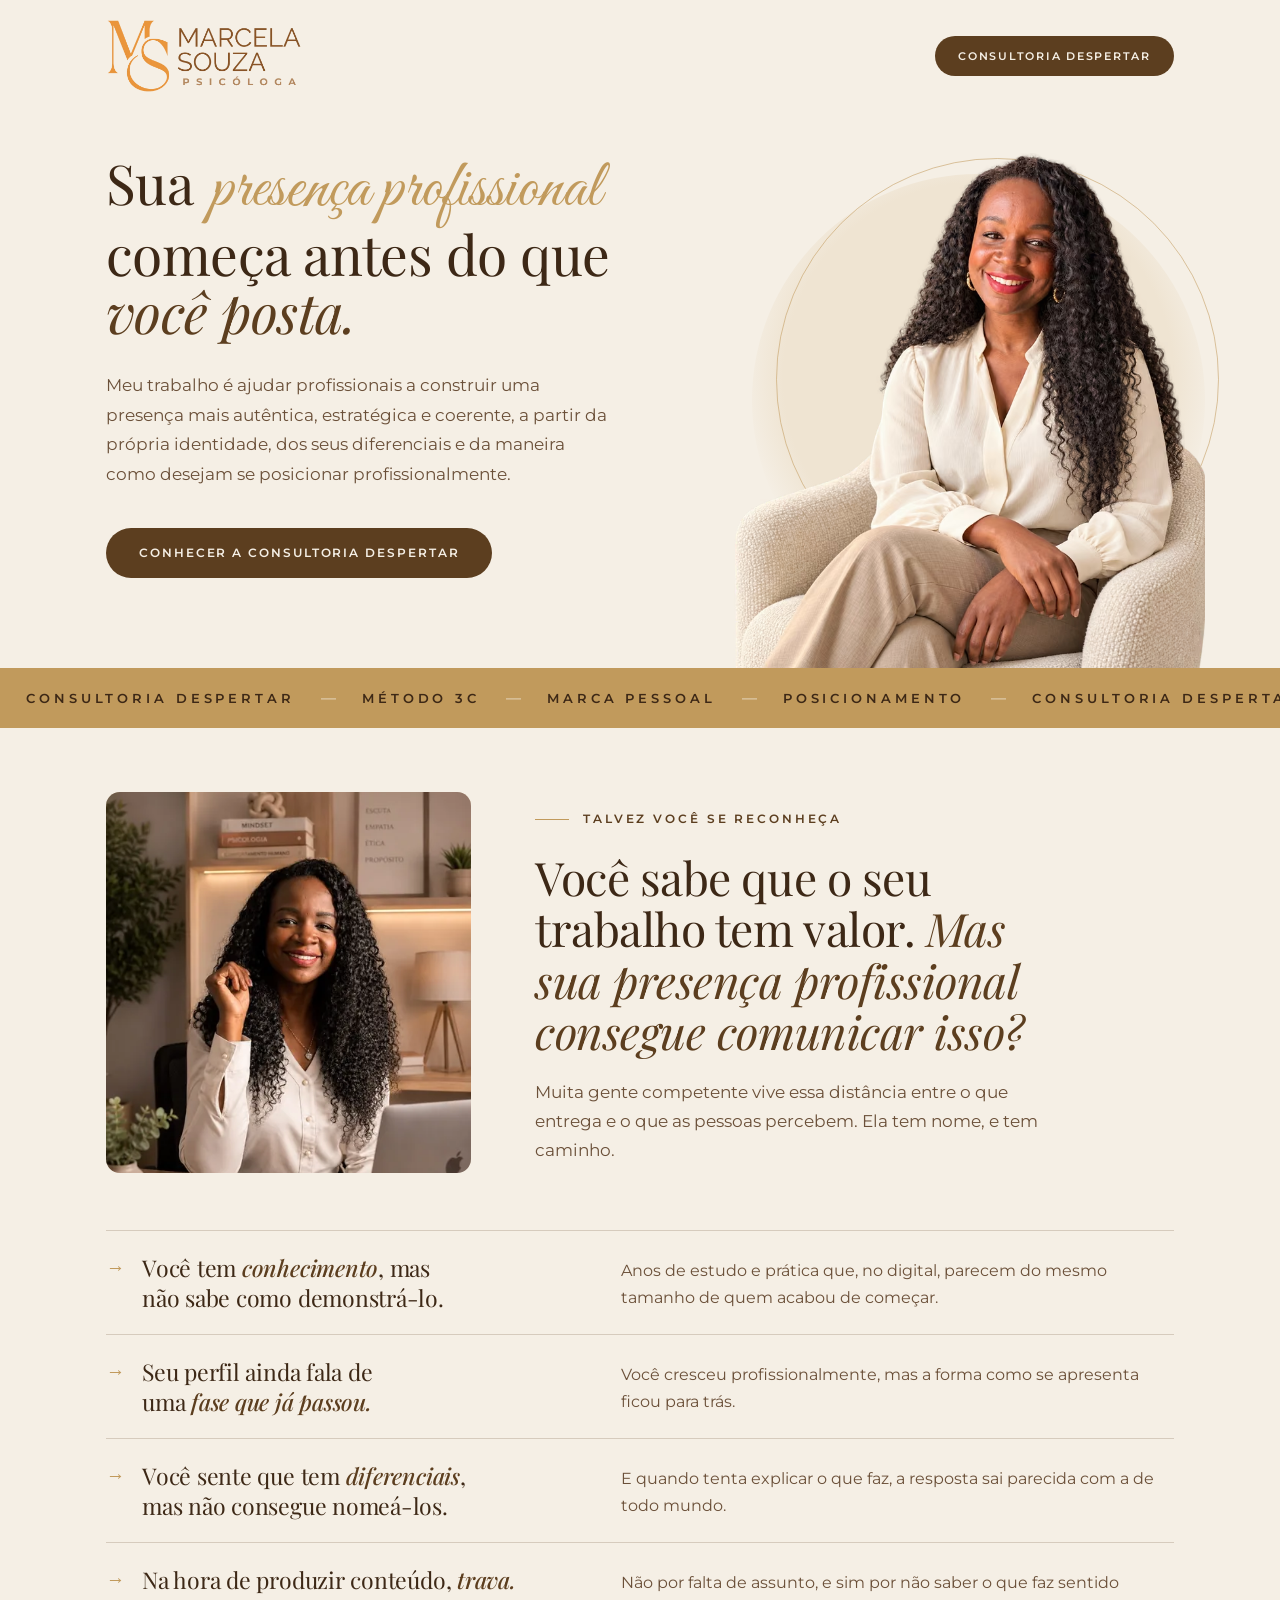
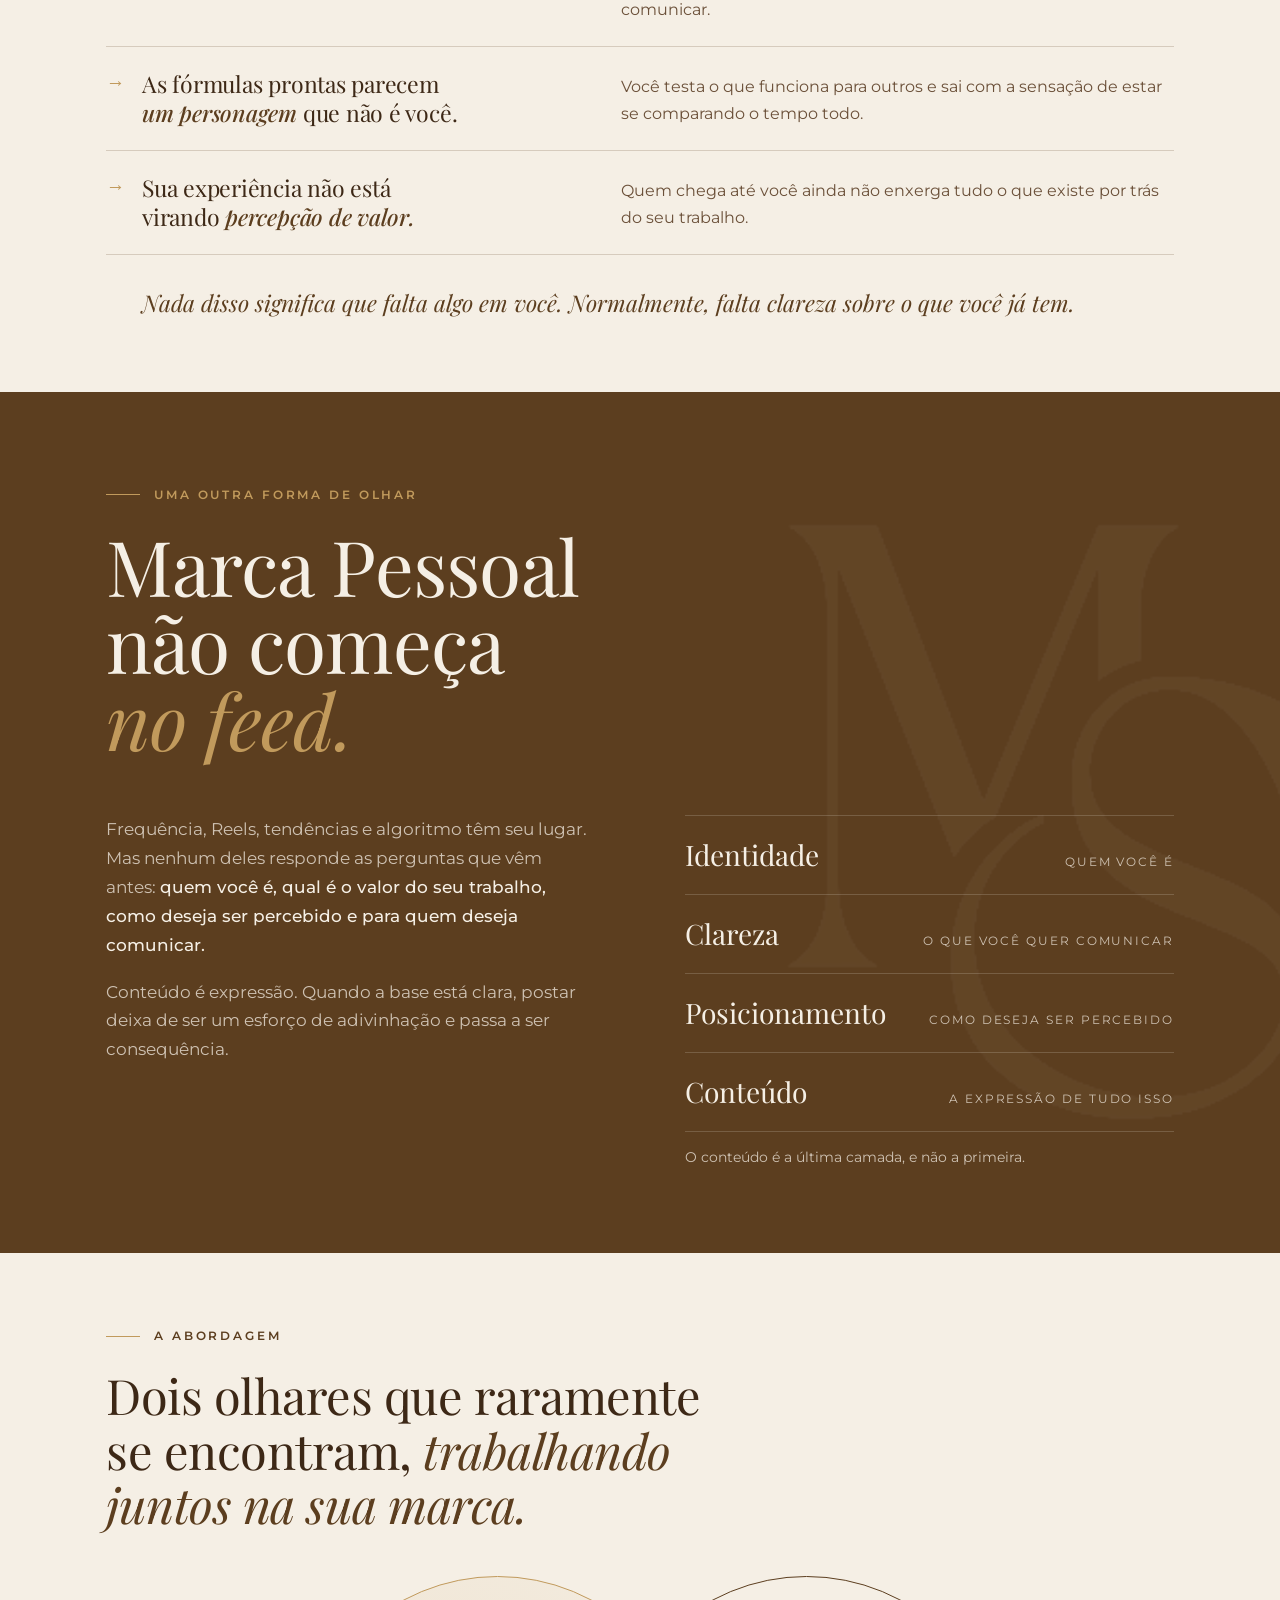
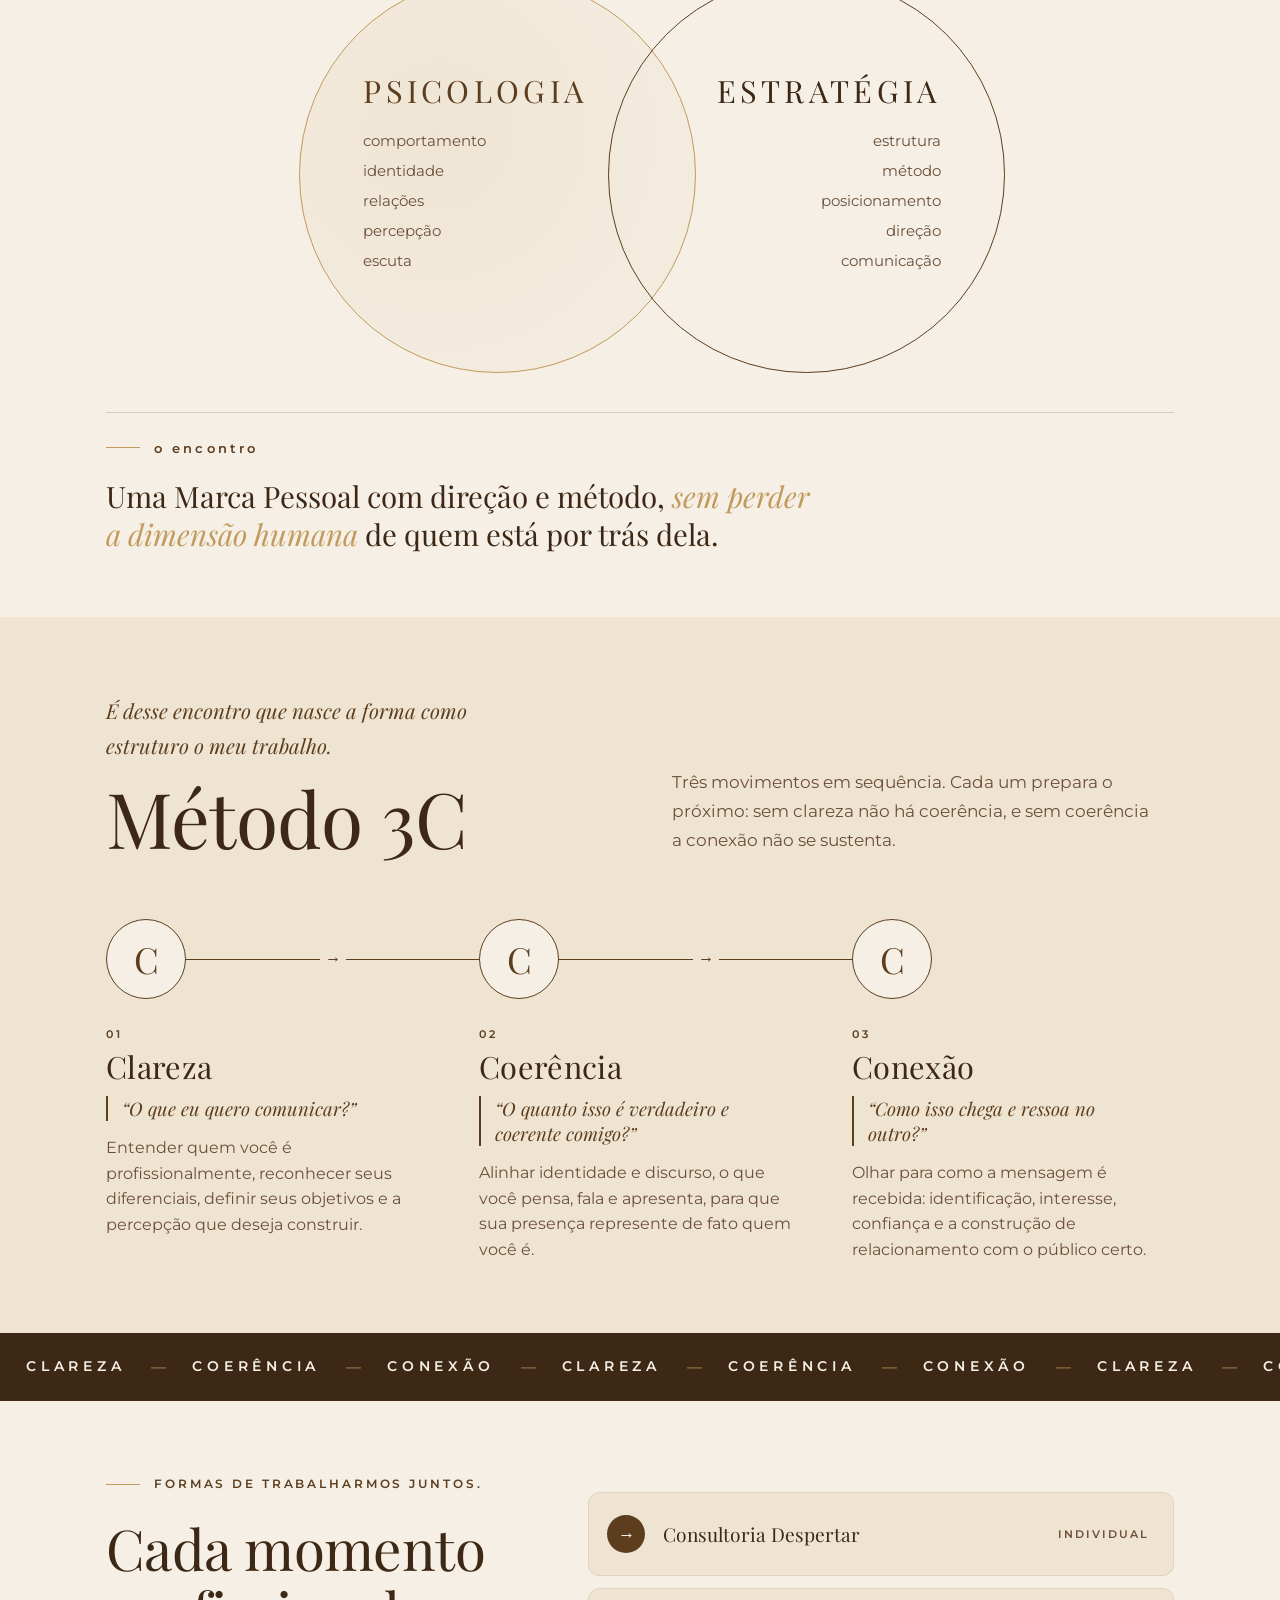
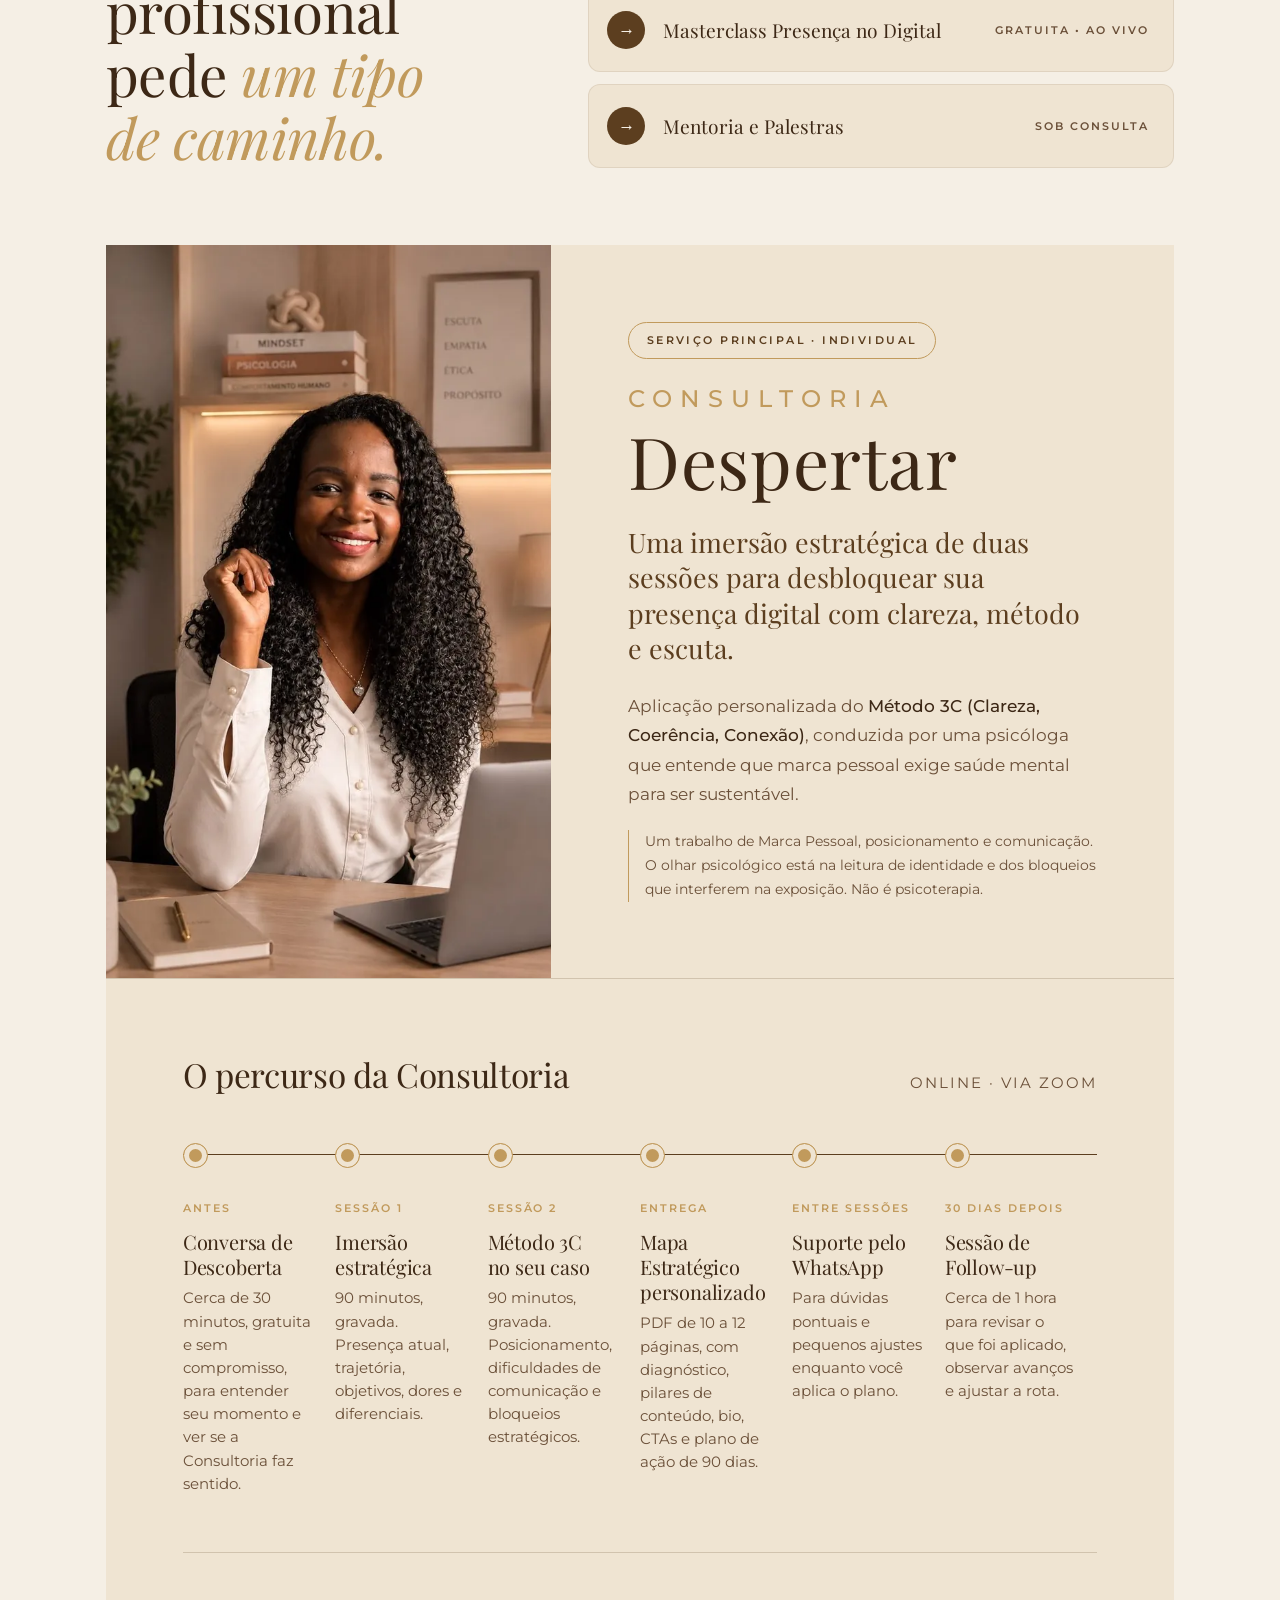
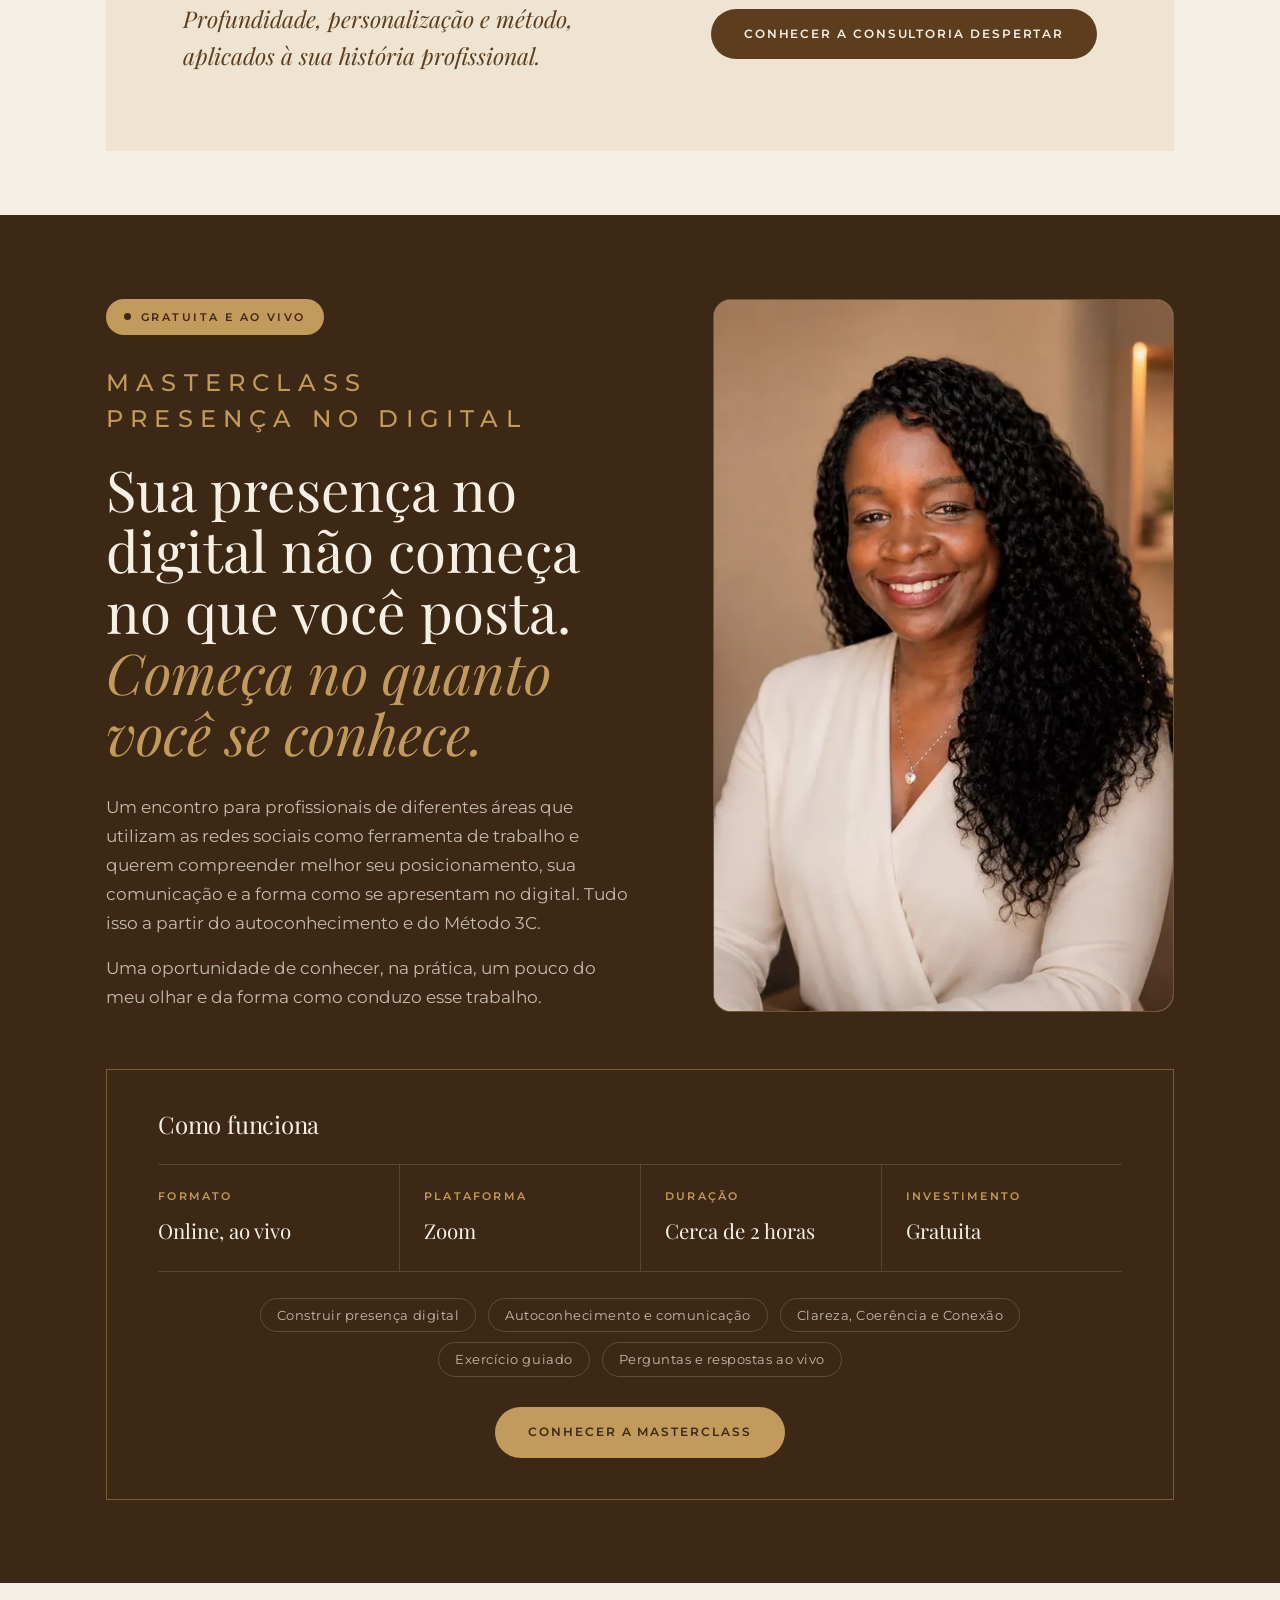
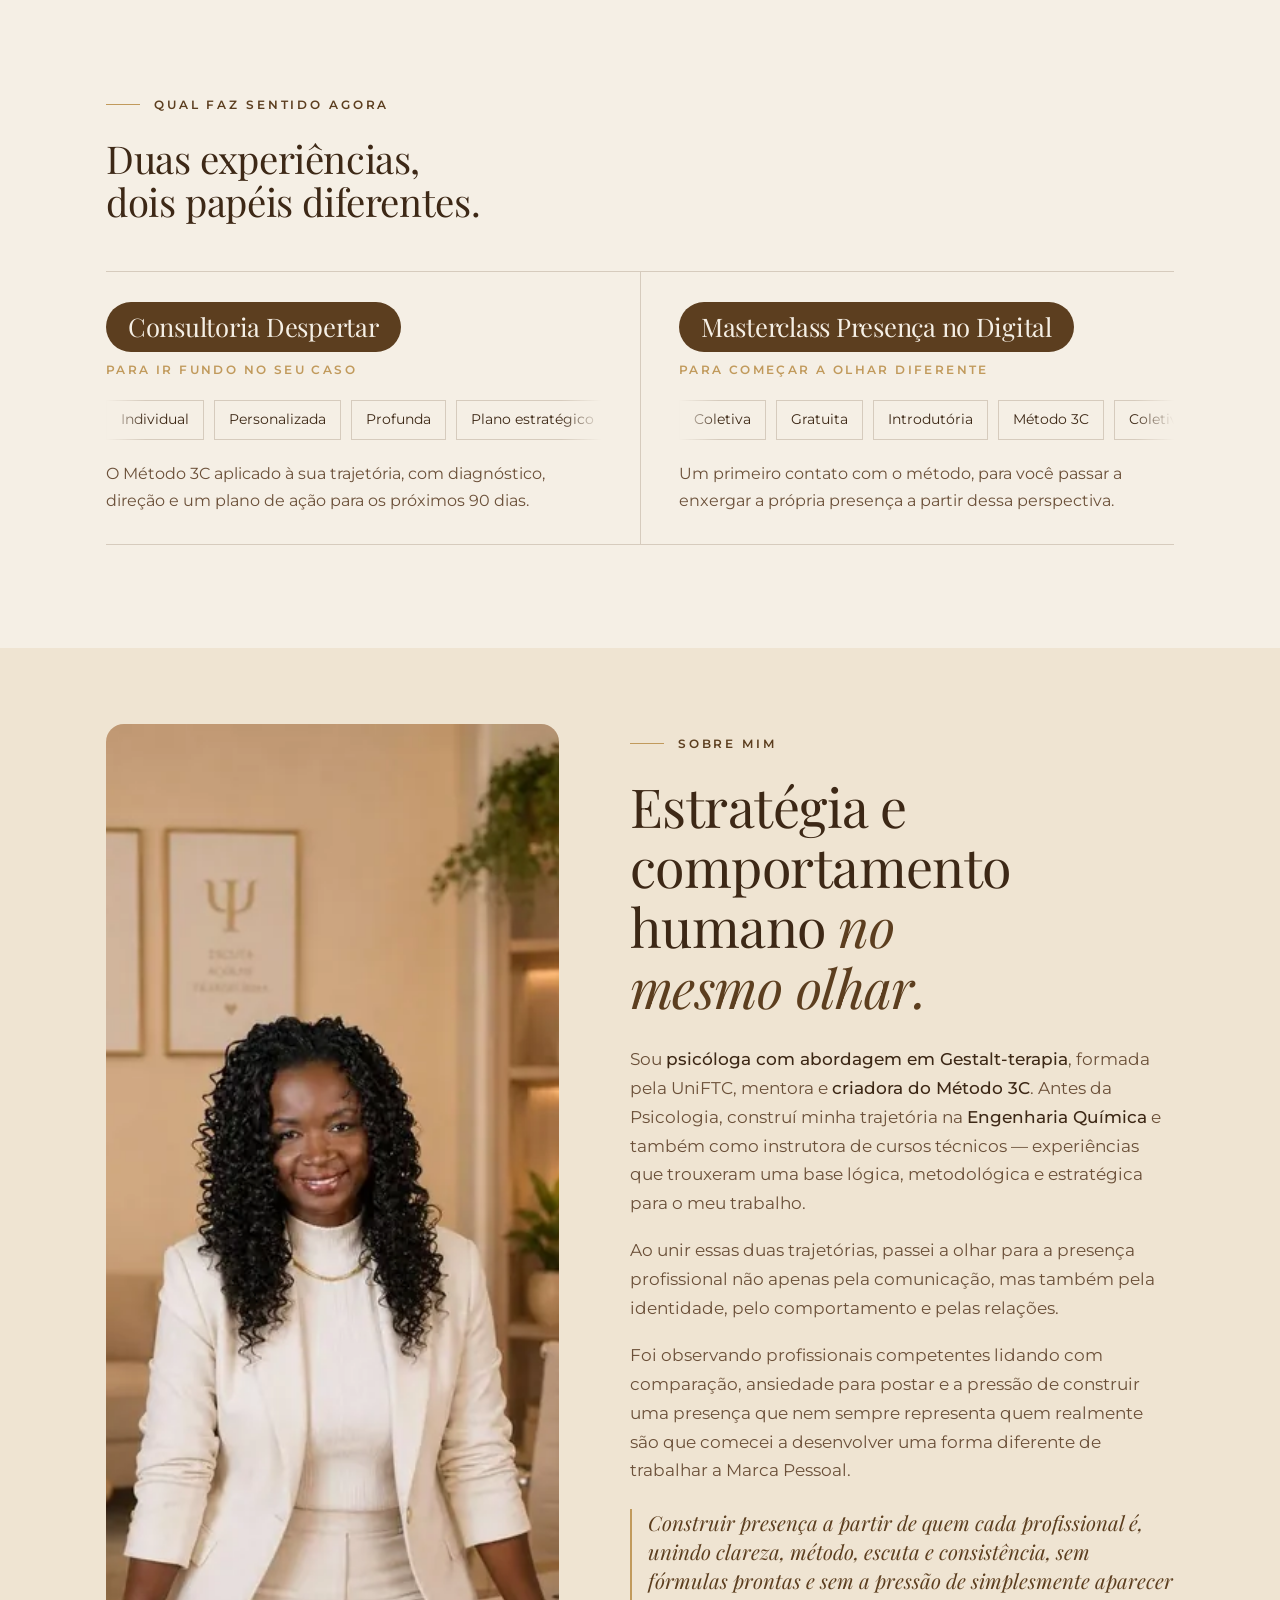
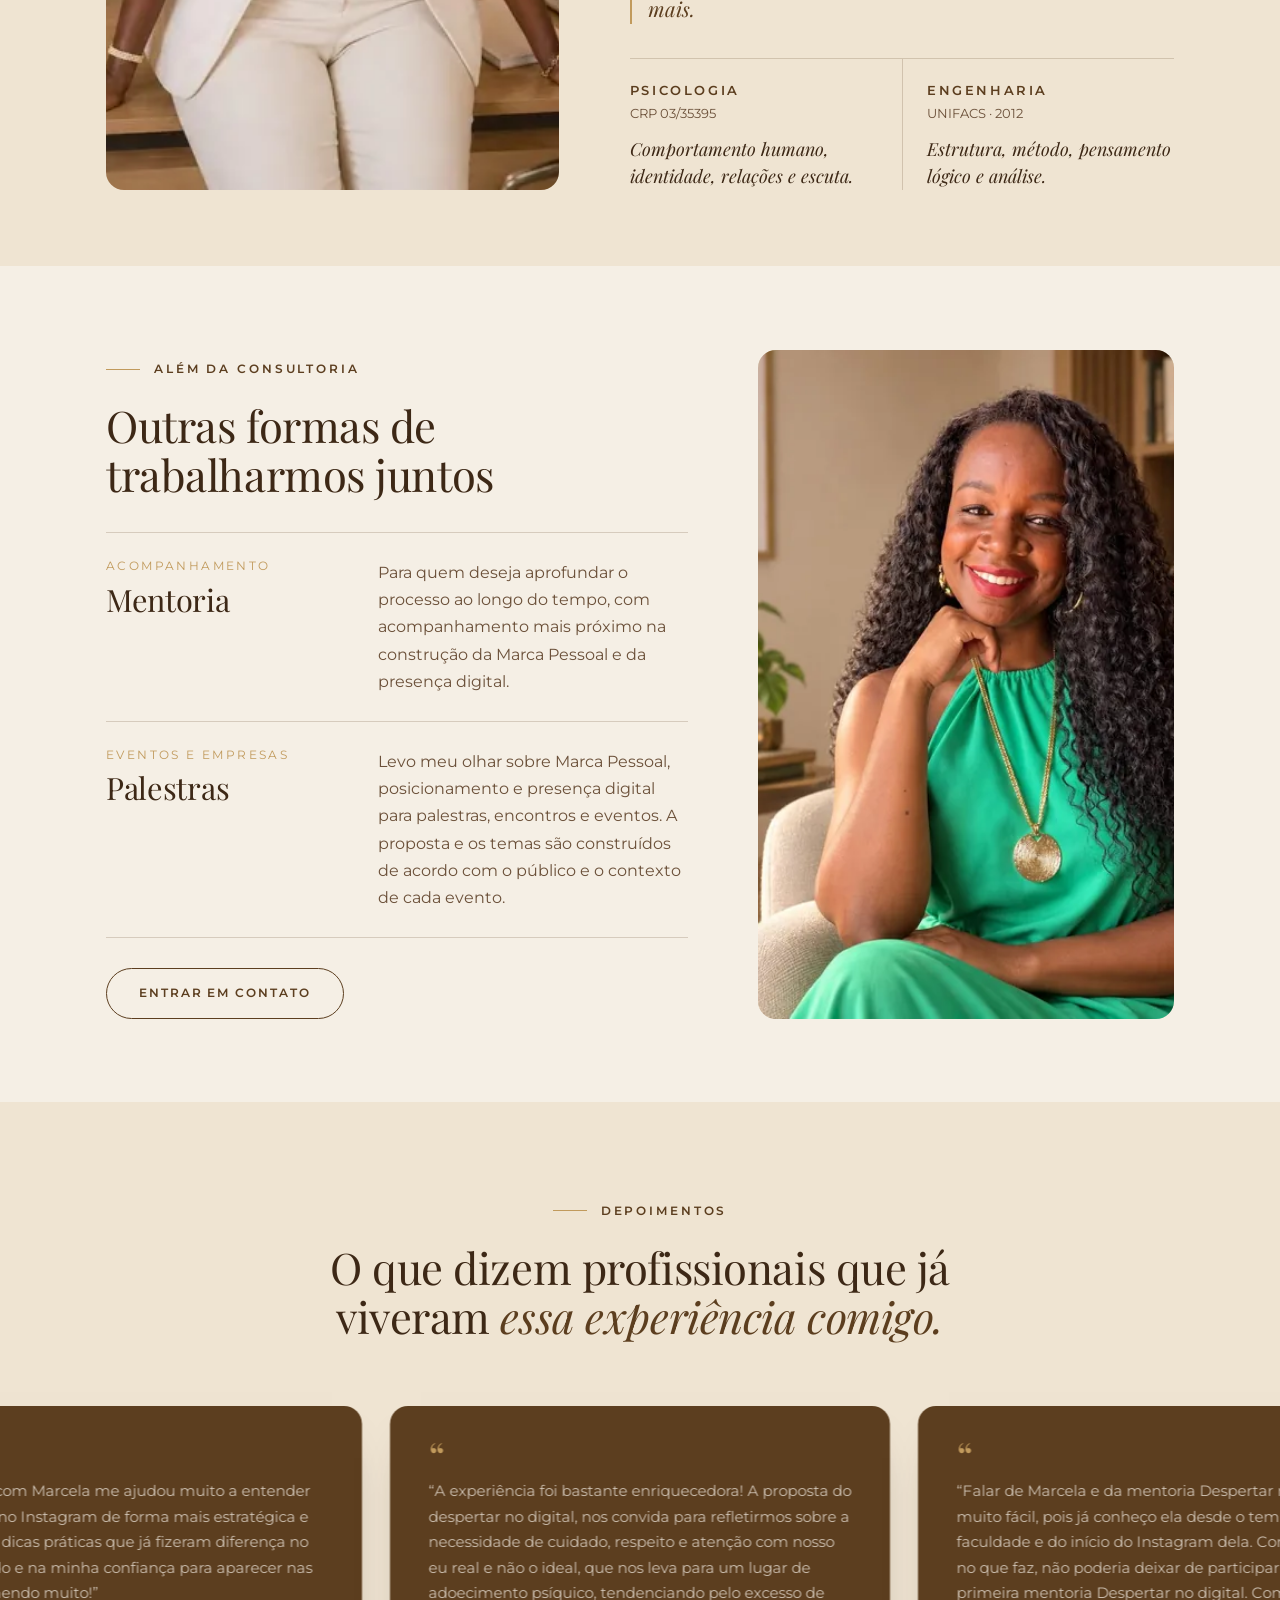
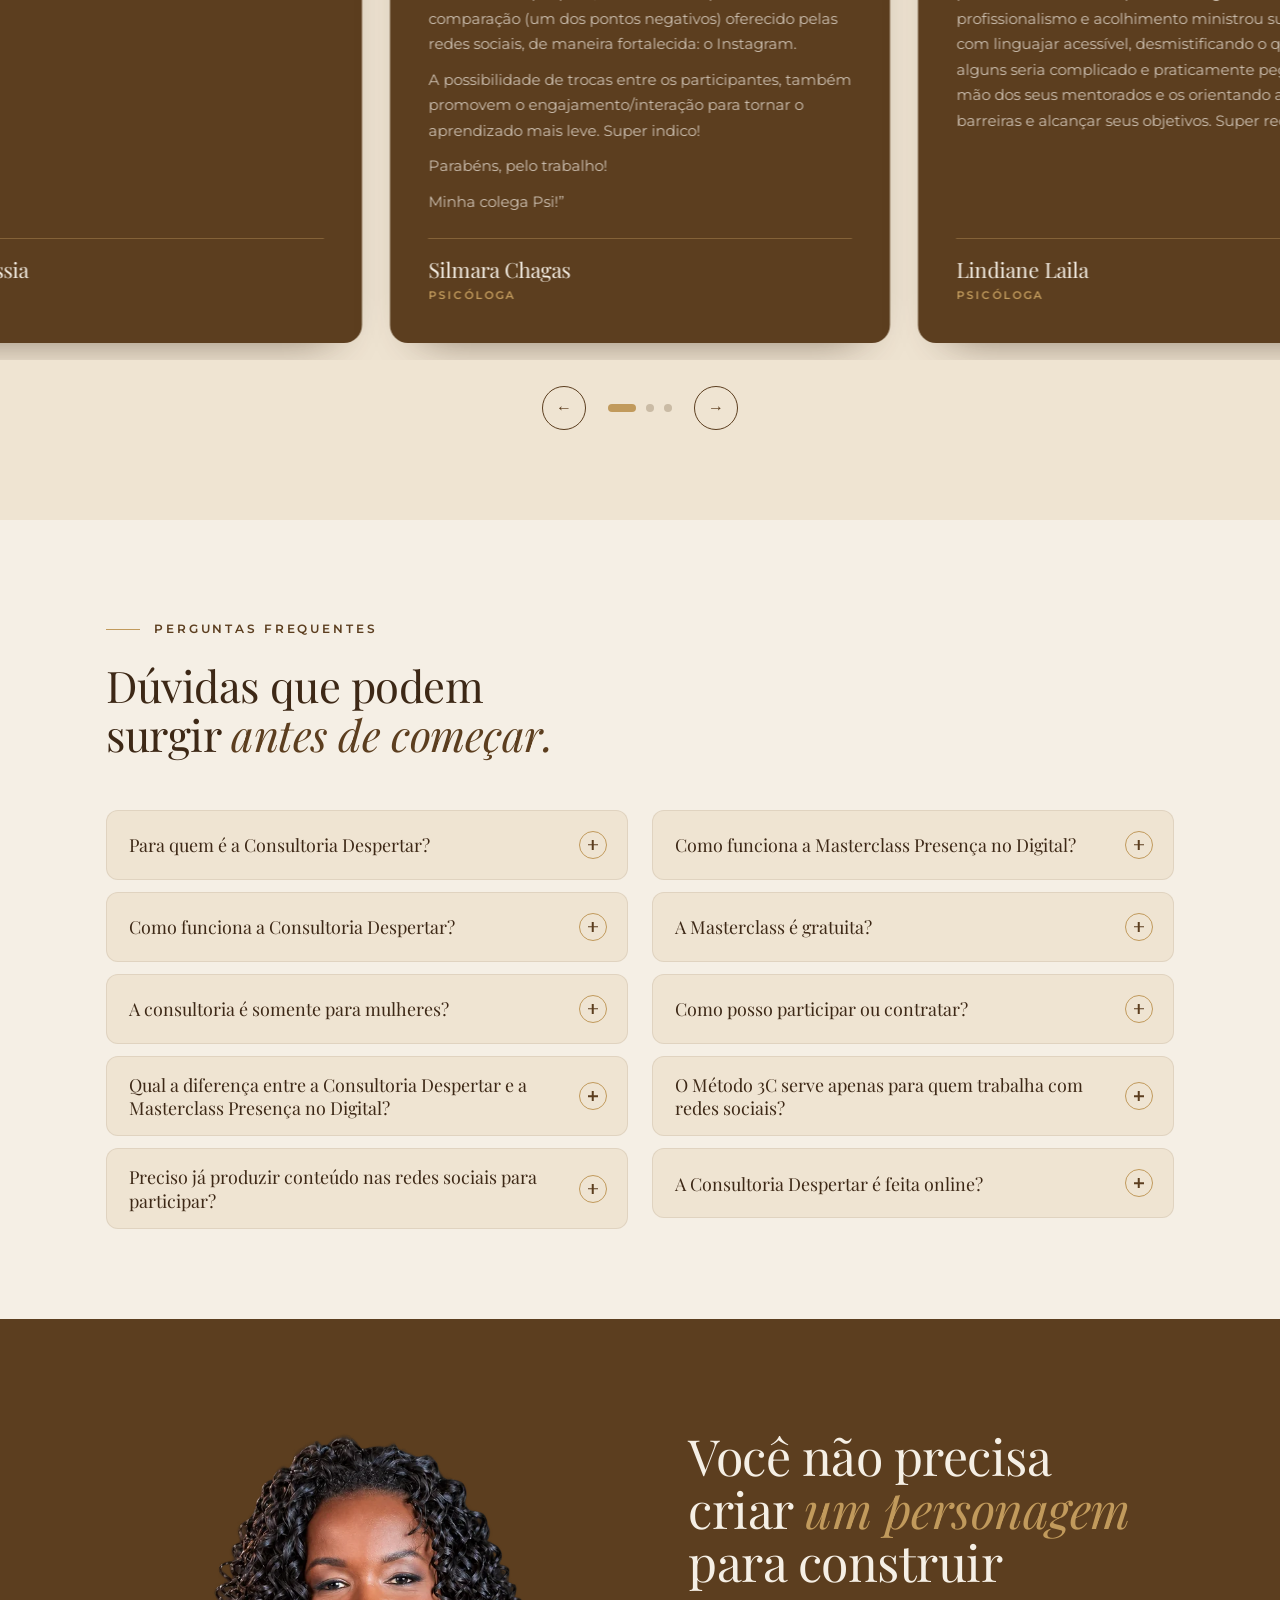
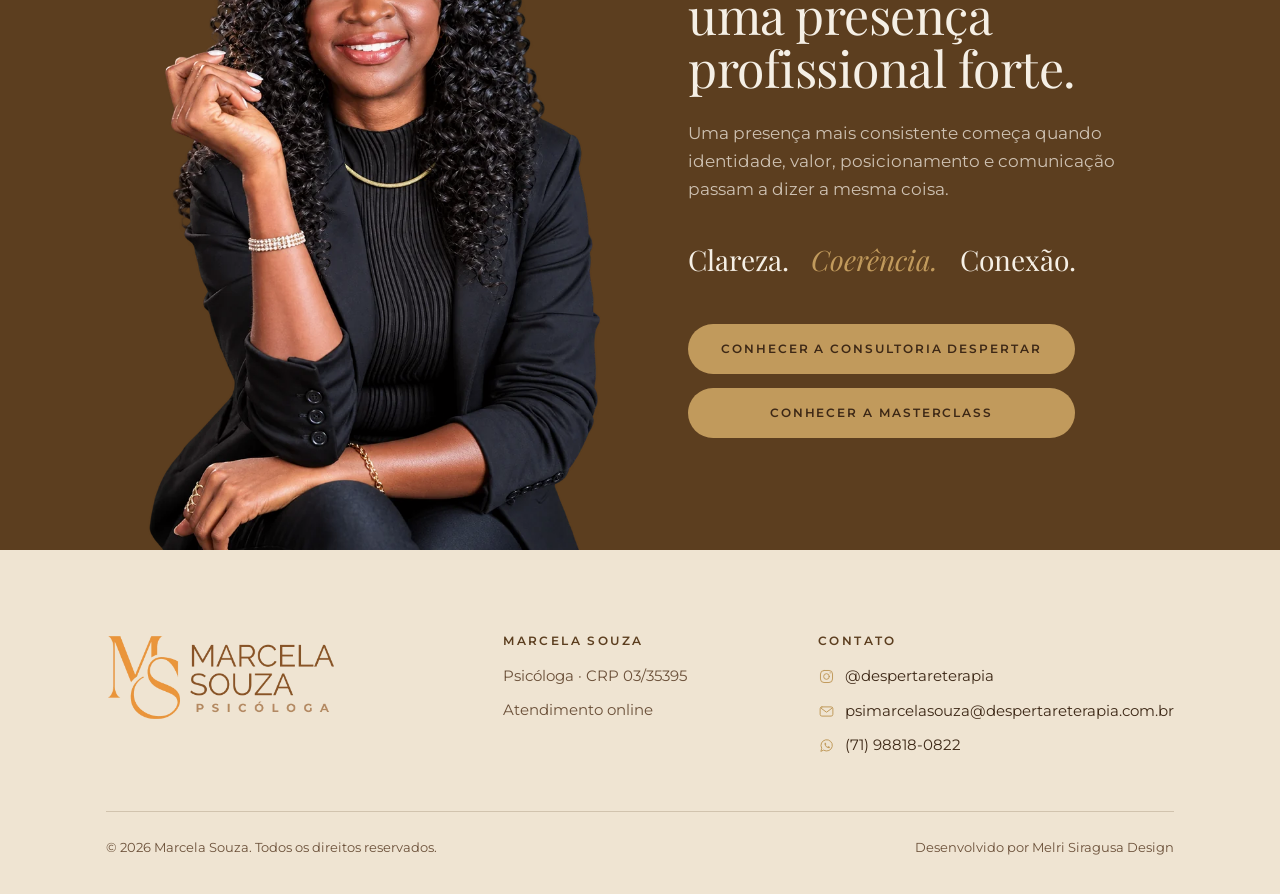
==== commit 95b2dbc6: "Add files via upload" ====
--- a/index.html
+++ b/index.html
@@ -1 +1 @@
-<!doctype html> <html lang="pt-BR"> <head> <meta charset="utf-8"> <meta name="viewport" content="width=device-width,initial-scale=1,viewport-fit=cover"> <meta name="description" content="Marcela Souza é psicóloga e trabalha Marca Pessoal, posicionamento e presença digital. Conheça o Método 3C, a Consultoria Despertar e a Masterclass Presença no Digital."> <meta name="theme-color" content="#F5EFE5"> <meta property="og:type" content="website"> <meta property="og:locale" content="pt_BR"> <meta property="og:title" content="Marcela Souza | Marca Pessoal e Presença Digital"> <meta property="og:description" content="Sua presença profissional começa antes do que você posta. Método 3C, Consultoria Despertar e Masterclass Presença no Digital."> <meta property="og:image" content="img/og-marcela.jpg"> <link rel="icon" type="image/png" href="img/favicon.png"> <link rel="apple-touch-icon" href="img/favicon.png"> <title>Marcela Souza | Marca Pessoal e Presença Digital</title> <link rel="preload" as="image" type="image/avif" imagesrcset="img/marcela-hero-recorte-480.avif 480w, img/marcela-hero-recorte-720.avif 720w, img/marcela-hero-recorte-900.avif 900w, img/marcela-hero-recorte-1185.avif 1185w" imagesizes="(max-width:720px) min(100vw, 480px), 52vw" fetchpriority="high"> <link rel="preload" as="font" type="font/woff2" href="fonts/playfair-display-latin-400-normal.woff2" crossorigin> <style>@font-face{font-family:'PF Times';font-style:normal;font-weight:400;src:local('Times New Roman'),local('TimesNewRomanPSMT'),local('Liberation Serif'),local('Tinos');size-adjust:111.26%;ascent-override:97.25%;descent-override:22.56%;line-gap-override:0%}@font-face{font-family:'PF Times';font-style:italic;font-weight:400;src:local('Times New Roman Italic'),local('TimesNewRomanPS-ItalicMT'),local('Liberation Serif Italic'),local('Tinos Italic');size-adjust:106.3%;ascent-override:101.8%;descent-override:23.61%;line-gap-override:0%}@font-face{font-family:'PF DejaVu';font-style:normal;font-weight:400;src:local('DejaVu Serif');size-adjust:87.29%;ascent-override:123.95%;descent-override:28.75%;line-gap-override:0%}@font-face{font-family:'PF DejaVu';font-style:italic;font-weight:400;src:local('DejaVu Serif Italic');size-adjust:83.4%;ascent-override:129.74%;descent-override:30.1%;line-gap-override:0%}@font-face{font-family:'MS Arial';font-style:normal;font-weight:400;src:local('Arial'),local('ArialMT'),local('Liberation Sans'),local('Arimo');size-adjust:112.83%;ascent-override:85.79%;descent-override:22.25%;line-gap-override:0%}@font-face{font-family:'MS Arial';font-style:normal;font-weight:600;src:local('Arial Bold'),local('Arial-BoldMT'),local('Liberation Sans Bold'),local('Arimo Bold');size-adjust:108.6%;ascent-override:89.13%;descent-override:23.11%;line-gap-override:0%}@font-face{font-family:'MS DejaVu';font-style:normal;font-weight:400;src:local('DejaVu Sans');size-adjust:99.48%;ascent-override:97.31%;descent-override:25.23%;line-gap-override:0%}@font-face{font-family:'MS DejaVu';font-style:normal;font-weight:600;src:local('DejaVu Sans Bold');size-adjust:91.16%;ascent-override:106.19%;descent-override:27.53%;line-gap-override:0%}@font-face{font-family:'GV Times';font-style:normal;font-weight:400;src:local('Times New Roman'),local('TimesNewRomanPSMT'),local('Liberation Serif'),local('Tinos');size-adjust:74.83%;ascent-override:113.72%;descent-override:53.59%;line-gap-override:0%}@font-face{font-family:'GV DejaVu';font-style:normal;font-weight:400;src:local('DejaVu Serif');size-adjust:63.74%;ascent-override:133.51%;descent-override:62.91%;line-gap-override:0%}@font-face{font-family:'Great Vibes';font-style:normal;font-weight:400;font-display:swap;src:url(fonts/great-vibes-latin-400-normal.woff2) format('woff2');unicode-range:U+0000-00FF,U+0131,U+0152-0153,U+02BB-02BC,U+02C6,U+02DA,U+02DC,U+0304,U+0308,U+0329,U+2000-206F,U+20AC,U+2122,U+2191,U+2193,U+2212,U+2215,U+FEFF,U+FFFD}@font-face{font-family:Montserrat;font-style:normal;font-weight:400;font-display:swap;src:url(fonts/montserrat-latin-400-normal.woff2) format('woff2');unicode-range:U+0000-00FF,U+0131,U+0152-0153,U+02BB-02BC,U+02C6,U+02DA,U+02DC,U+0304,U+0308,U+0329,U+2000-206F,U+20AC,U+2122,U+2191,U+2193,U+2212,U+2215,U+FEFF,U+FFFD}@font-face{font-family:Montserrat;font-style:normal;font-weight:500;font-display:swap;src:url(fonts/montserrat-latin-500-normal.woff2) format('woff2');unicode-range:U+0000-00FF,U+0131,U+0152-0153,U+02BB-02BC,U+02C6,U+02DA,U+02DC,U+0304,U+0308,U+0329,U+2000-206F,U+20AC,U+2122,U+2191,U+2193,U+2212,U+2215,U+FEFF,U+FFFD}@font-face{font-family:Montserrat;font-style:normal;font-weight:600;font-display:swap;src:url(fonts/montserrat-latin-600-normal.woff2) format('woff2');unicode-range:U+0000-00FF,U+0131,U+0152-0153,U+02BB-02BC,U+02C6,U+02DA,U+02DC,U+0304,U+0308,U+0329,U+2000-206F,U+20AC,U+2122,U+2191,U+2193,U+2212,U+2215,U+FEFF,U+FFFD}@font-face{font-family:'Playfair Display';font-style:normal;font-weight:400;font-display:swap;src:url(fonts/playfair-display-latin-400-normal.woff2) format('woff2');unicode-range:U+0000-00FF,U+0131,U+0152-0153,U+02BB-02BC,U+02C6,U+02DA,U+02DC,U+0304,U+0308,U+0329,U+2000-206F,U+20AC,U+2122,U+2191,U+2193,U+2212,U+2215,U+FEFF,U+FFFD}@font-face{font-family:'Playfair Display';font-style:italic;font-weight:400;font-display:swap;src:url(fonts/playfair-display-latin-400-italic.woff2) format('woff2');unicode-range:U+0000-00FF,U+0131,U+0152-0153,U+02BB-02BC,U+02C6,U+02DA,U+02DC,U+0304,U+0308,U+0329,U+2000-206F,U+20AC,U+2122,U+2191,U+2193,U+2212,U+2215,U+FEFF,U+FFFD}@font-face{font-family:'Playfair Display';font-style:normal;font-weight:500;font-display:swap;src:url(fonts/playfair-display-latin-500-normal.woff2) format('woff2');unicode-range:U+0000-00FF,U+0131,U+0152-0153,U+02BB-02BC,U+02C6,U+02DA,U+02DC,U+0304,U+0308,U+0329,U+2000-206F,U+20AC,U+2122,U+2191,U+2193,U+2212,U+2215,U+FEFF,U+FFFD}@font-face{font-family:'Playfair Display';font-style:italic;font-weight:500;font-display:swap;src:url(fonts/playfair-display-latin-500-italic.woff2) format('woff2');unicode-range:U+0000-00FF,U+0131,U+0152-0153,U+02BB-02BC,U+02C6,U+02DA,U+02DC,U+0304,U+0308,U+0329,U+2000-206F,U+20AC,U+2122,U+2191,U+2193,U+2212,U+2215,U+FEFF,U+FFFD}@font-face{font-family:'Playfair Display';font-style:normal;font-weight:600;font-display:swap;src:url(fonts/playfair-display-latin-600-normal.woff2) format('woff2');unicode-range:U+0000-00FF,U+0131,U+0152-0153,U+02BB-02BC,U+02C6,U+02DA,U+02DC,U+0304,U+0308,U+0329,U+2000-206F,U+20AC,U+2122,U+2191,U+2193,U+2212,U+2215,U+FEFF,U+FFFD}@font-face{font-family:'Playfair Display';font-style:italic;font-weight:600;font-display:swap;src:url(fonts/playfair-display-latin-600-italic.woff2) format('woff2');unicode-range:U+0000-00FF,U+0131,U+0152-0153,U+02BB-02BC,U+02C6,U+02DA,U+02DC,U+0304,U+0308,U+0329,U+2000-206F,U+20AC,U+2122,U+2191,U+2193,U+2212,U+2215,U+FEFF,U+FFFD}</style> <style>:root{color-scheme:light;--bg:#F5EFE5;--box:#EFE4D2;--gold:#C19A5C;--brown:#5C3E1F;--ink:#3D2816;--muted:#6B5039;--line:rgba(92,62,31,.2);--line-soft:rgba(92,62,31,.12);--on-dark:#F5EFE5;--on-dark-muted:rgba(245,239,229,.74);--f-display:"Playfair Display","PF Times","PF DejaVu",Cambria,Georgia,"Times New Roman",serif;--f-script:"Great Vibes","GV Times","GV DejaVu","Allura","Snell Roundhand",cursive;--f-body:"Montserrat","MS Arial","MS DejaVu",Inter,Calibri,"Segoe UI",system-ui,sans-serif;--container:1180px;--gutter:clamp(20px, 5vw, 56px);--section:clamp(88px, 11vw, 150px);--r:2px;--ease:cubic-bezier(.22,.61,.36,1);--header-h:112px}*{box-sizing:border-box}html{scroll-behavior:smooth;scroll-padding-top:76px}body{margin:0;background:var(--bg);color:var(--ink);font-family:var(--f-body);font-size:17px;line-height:1.7;font-weight:400;-webkit-font-smoothing:antialiased;text-rendering:optimizeLegibility;overflow-x:hidden}img{max-width:100%;display:block;height:auto}a{color:inherit}h1,h2,h3,h4{font-family:var(--f-display);font-weight:400;line-height:1.12;margin:0;text-wrap:balance;letter-spacing:-.01em}p{margin:0}.wrap{max-width:var(--container);margin-inline:auto;padding-inline:var(--gutter)}.eyebrow{font-family:var(--f-body);font-size:12px;font-weight:600;letter-spacing:.24em;text-transform:uppercase;color:var(--brown);display:inline-flex;align-items:center;gap:14px}.eyebrow::before{content:"";width:34px;height:1px;background:var(--gold)}.script{font-family:var(--f-script);font-weight:400;color:var(--gold);letter-spacing:0;line-height:1}.lead{font-size:clamp(17px,1.35vw,19px);color:var(--muted);max-width:56ch}.btn{display:inline-flex;align-items:center;justify-content:center;gap:12px;min-height:54px;padding:15px 30px;border-radius:var(--r);font-family:var(--f-body);font-size:13px;font-weight:600;letter-spacing:.14em;text-transform:uppercase;text-decoration:none;cursor:pointer;border:1px solid transparent;transition:background-color .35s var(--ease),color .35s var(--ease),border-color .35s var(--ease),transform .35s var(--ease)}.btn:active{transform:translateY(1px)}.btn:focus-visible,.footer a:focus-visible,.link:focus-visible{outline:2px solid var(--gold);outline-offset:3px}.btn-primary{background:var(--brown);color:var(--bg)}.btn-primary:hover{background:var(--ink)}.btn-ghost{border-color:var(--brown);color:var(--brown);background:0 0}.btn-ghost:hover{background:var(--brown);color:var(--bg)}.on-dark .btn-primary{background:var(--gold);color:var(--ink)}.on-dark .btn-primary:hover{background:var(--bg)}.on-dark .btn-ghost{border-color:rgba(245,239,229,.55);color:var(--on-dark)}.on-dark .btn-ghost:hover{background:var(--bg);color:var(--ink);border-color:var(--bg)}.link{font-size:13px;font-weight:600;letter-spacing:.14em;text-transform:uppercase;text-decoration:none;color:var(--brown);display:inline-flex;align-items:center;gap:10px;padding-block:8px;background:linear-gradient(var(--gold),var(--gold)) 0 100%/100% 1px no-repeat;transition:background-size .4s var(--ease)}.link:hover{background-size:0 1px;background-position:100% 100%}.header{position:fixed;top:0;left:0;right:0;z-index:50;padding-top:env(safe-area-inset-top,0);transition:background-color .4s var(--ease),box-shadow .4s var(--ease)}.header-inner{display:flex;align-items:center;justify-content:space-between;gap:24px;height:var(--header-h);transition:height .4s var(--ease)}.header.scrolled{background:rgba(245,239,229,.95);backdrop-filter:blur(10px);-webkit-backdrop-filter:blur(10px);box-shadow:0 1px 0 var(--line-soft)}.header.scrolled .header-inner{height:78px}.brand{display:block;flex:none;line-height:0}.brand picture,.final-photo picture,.footer-logo picture{display:contents}.brand img{height:74px;width:auto;transition:height .4s var(--ease)}.header.scrolled .brand img{height:54px}.header-cta{min-height:40px;padding:10px 22px;font-size:11px;letter-spacing:.16em;white-space:nowrap;border-radius:999px}.photo{position:relative;background:var(--box);overflow:hidden}.photo>img{width:100%;height:100%;object-fit:cover;position:relative;z-index:1}.photo.is-empty>img{display:none}.photo .ph{position:absolute;inset:0;display:flex;flex-direction:column;align-items:center;justify-content:center;gap:18px;text-align:center;padding:24px;color:var(--muted);font-size:12px;letter-spacing:.16em;text-transform:uppercase;background:radial-gradient(120% 80% at 50% 0,rgba(193,154,92,.18),transparent 60%),var(--box)}.photo .ph img{display:block;width:84px;height:auto;opacity:.55;object-fit:contain}.hero{--hero-top:clamp(24px,3.2vw,48px);padding-top:var(--header-h);position:relative;overflow:hidden}.hero-grid{display:grid;grid-template-columns:.96fr 1.04fr;gap:clamp(24px,3vw,48px);align-items:stretch}.hero-copy{position:relative;z-index:2;padding-block:var(--hero-top) clamp(64px,7vw,104px)}.hero h1{font-size:clamp(38px,4.3vw,62px);color:var(--ink);line-height:1.06}.hero h1 .hl-line{display:block;white-space:nowrap}.hero h1 .hl-first{margin-bottom:.06em}.hero h1 .script{display:inline;font-size:1.22em;line-height:.9;margin-left:.08em;vertical-align:baseline}.hero h1 em{font-style:italic;color:var(--brown)}.hero .lead{margin-top:30px}.hero-ctas{display:flex;flex-wrap:wrap;align-items:center;gap:18px 28px;margin-top:40px}.btn-hero{min-height:50px;padding:14px 30px;font-size:12px;letter-spacing:.16em;border-radius:8px;box-shadow:0 0 0 0 rgba(193,154,92,.6);animation:ctaPulse 2.4s cubic-bezier(.4,0,.2,1) infinite;will-change:transform,box-shadow}.btn-hero:hover{animation-play-state:paused;transform:translateY(-1px);box-shadow:0 10px 24px -12px rgba(61,40,22,.55)}@keyframes ctaPulse{0%{transform:scale(1);box-shadow:0 0 0 0 rgba(193,154,92,.6)}45%{transform:scale(1.045);box-shadow:0 0 0 10px rgba(193,154,92,.18)}70%{transform:scale(1);box-shadow:0 0 0 16px rgba(193,154,92,0)}100%{transform:scale(1);box-shadow:0 0 0 0 rgba(193,154,92,0)}}.hero-figure{position:relative;margin:0;min-height:100%}.hero-art{position:absolute;top:var(--hero-top);bottom:0;right:calc(-1 * clamp(0px,2.4vw,40px));aspect-ratio:1185/1294;max-width:calc(100% + clamp(0px,2.4vw,40px) + 40px)}.hero-art::before{content:"";position:absolute;left:4%;right:0;top:4%;aspect-ratio:1;border-radius:50%;background:radial-gradient(circle at 50% 45%,var(--box) 0,var(--box) 58%,rgba(239,228,210,0) 71%)}.hero-art::after{content:"";position:absolute;left:9%;right:-3%;top:1%;aspect-ratio:1;border-radius:50%;border:1px solid rgba(193,154,92,.55)}.hero-art img,.hero-art picture{position:relative;z-index:1;display:block;width:100%;height:100%;object-fit:contain;object-position:right bottom}.marquee{background:var(--gold);color:var(--ink);overflow:hidden;position:relative;z-index:3;padding-block:19px}.marquee-track{display:flex;width:max-content;animation:marquee 48s linear infinite}.marquee-group{display:flex;align-items:center;flex:none}.marquee span{font-family:var(--f-body);font-size:13px;font-weight:600;letter-spacing:.3em;text-transform:uppercase;white-space:nowrap;padding-inline:26px}.marquee i{font-style:normal;color:var(--bg);font-size:15px;line-height:1;opacity:.9}@keyframes marquee{from{transform:translateX(0)}to{transform:translateX(-50%)}}.marquee:hover .marquee-track{animation-play-state:paused}.marquee+.ident,.marquee+main .ident{border-top:0}.ident{padding-block:clamp(48px,5vw,72px) clamp(48px,5.5vw,80px);border-top:1px solid var(--line-soft)}.ident-top{display:grid;grid-template-columns:minmax(0,4fr) minmax(0,7fr);gap:clamp(32px,5vw,72px);align-items:stretch}.ident-photo{border-radius:14px;min-height:340px;height:100%}.ident-photo>img{position:absolute;inset:0;object-position:50% 30%}.ident-head{align-self:center;padding-block:8px}.ident-head h2{font-size:clamp(32px,3.6vw,50px);margin-top:22px;max-width:20ch}.ident-head h2 em{color:var(--brown)}.ident-head p{margin-top:20px;color:var(--muted);max-width:46ch}.ident-list{list-style:none;margin:clamp(40px,4.5vw,64px) 0 0;padding:0;border-top:1px solid var(--line)}.ident-list li{display:grid;grid-template-columns:18px minmax(0,5fr) minmax(0,6fr);column-gap:18px;align-items:start;padding:22px 0;border-bottom:1px solid var(--line)}.ident-list li>div{display:contents}.ident-list .mark{font-family:var(--f-body);font-weight:300;color:var(--gold);font-size:17px;line-height:1;height:calc(clamp(20px,1.8vw,25px) * 1.28);display:flex;align-items:center}.ident-list h3{font-size:clamp(20px,1.8vw,25px);line-height:1.28;color:var(--ink);padding-right:clamp(16px,3vw,48px)}.ident-list h3 b{font-weight:500;font-style:italic;color:var(--brown)}.ident-list p{color:var(--muted);font-size:16px;max-width:52ch;padding-top:4px}.ident-close{margin-top:28px;padding-left:36px;font-family:var(--f-display);font-size:clamp(20px,1.8vw,24px);font-style:italic;color:var(--brown);max-width:none}@media (max-width:920px){.ident-top{grid-template-columns:minmax(0,2fr) minmax(0,3fr);gap:32px}.ident-photo{min-height:300px}.ident-list li{grid-template-columns:18px minmax(0,1fr);row-gap:6px}.ident-list li>div{display:block}.ident-list p{padding-top:6px}}@media (max-width:720px){.ident{padding-block:40px 48px}.ident-top{grid-template-columns:1fr;gap:28px}.ident-photo{min-height:0;height:auto;aspect-ratio:4/3.3}.ident-photo img{object-position:50% 28%}.ident-head{padding-block:0}.ident-head h2{margin-top:18px}.ident-head p{margin-top:16px}.ident-list{margin-top:32px}.ident-list li{grid-template-columns:16px minmax(0,1fr);column-gap:14px;padding:20px 0}.ident-list .mark{font-size:15px;height:calc(20px * 1.28)}.ident-list h3{padding-right:0}.ident-close{margin-top:24px;padding-left:30px}}.shift{background:var(--brown);color:var(--on-dark);padding-block:clamp(56px,6.5vw,96px);position:relative;overflow:hidden}.shift::after{content:"";position:absolute;right:-6%;top:50%;width:min(620px,70vw);aspect-ratio:1;translate:0 -50%;background:url("img/monograma.webp") center/contain no-repeat;opacity:.035;pointer-events:none;filter:brightness(2.2) saturate(.4)}.shift .eyebrow{color:var(--gold)}.shift h2{font-size:clamp(40px,6vw,86px);line-height:1;margin-top:22px;max-width:13ch}.shift h2 em{font-style:italic;color:var(--gold)}.shift-body{display:grid;grid-template-columns:1fr 1fr;gap:clamp(40px,7vw,110px);margin-top:clamp(36px,4.5vw,60px);position:relative;z-index:1}.shift-body p{color:var(--on-dark-muted);max-width:46ch}.shift-body p+p{margin-top:18px}.shift-body strong{color:var(--on-dark);font-weight:500}.layers{list-style:none;margin:0;padding:0;counter-reset:l}.layers li{display:flex;align-items:baseline;justify-content:space-between;gap:20px;padding:15px 0;border-bottom:1px solid rgba(245,239,229,.18)}.layers li:first-child{border-top:1px solid rgba(245,239,229,.18)}.layers .word{font-family:var(--f-display);font-size:clamp(22px,2.2vw,30px)}.layers .note{font-size:12px;letter-spacing:.16em;text-transform:uppercase;color:var(--on-dark-muted);text-align:right}.layers-cap{margin-top:14px;font-size:14px;color:var(--on-dark-muted)}.meet{padding-block:clamp(48px,5vw,72px)}.meet-head{max-width:780px}.meet-head h2{font-size:clamp(32px,3.8vw,52px);margin-top:22px}.meet-head h2 em{font-style:italic;color:var(--brown)}.venn{--d:clamp(290px,31vw,410px);position:relative;display:grid;grid-template-columns:1fr 1fr;align-items:center;margin:clamp(32px,3.5vw,48px) auto 0;max-width:calc(var(--d) * 1.72)}.circle{width:var(--d);aspect-ratio:1;border-radius:50%;display:flex;flex-direction:column;justify-content:center;padding:0 calc(var(--d) * .16);position:relative}.circle.psi{border:1px solid var(--gold);background:radial-gradient(circle at 35% 40%,rgba(239,228,210,.9),rgba(239,228,210,.35) 70%);align-items:flex-start;text-align:left}.circle.est{border:1px solid var(--brown);margin-left:calc(var(--d) * -.22);align-items:flex-end;text-align:right}.circle.psi{animation:meetL 7s ease-in-out infinite alternate}.circle.est{animation:meetR 7s ease-in-out infinite alternate}@keyframes meetL{from{transform:translateX(-14px)}to{transform:translateX(16px)}}@keyframes meetR{from{transform:translateX(14px)}to{transform:translateX(-16px)}}.circle h3{font-size:clamp(22px,2.4vw,32px);letter-spacing:.14em;text-transform:uppercase;font-weight:400}.circle.psi h3{color:var(--brown)}.circle ul{list-style:none;margin:18px 0 0;padding:0;font-size:15px;color:var(--muted);line-height:2}.circle.psi ul{max-width:14ch}.circle.est ul{max-width:14ch}.meet-foot{display:flex;flex-direction:column;align-items:flex-start;gap:18px;margin:clamp(28px,3vw,44px) 0 0;padding-top:24px;border-top:1px solid var(--line)}.meet-foot .meet-label{text-transform:none;font-size:13px;white-space:nowrap}.meet-foot p{font-family:var(--f-display);font-size:clamp(22px,2.3vw,30px);line-height:1.3;color:var(--ink);max-width:40ch}.meet-foot p em{color:var(--gold)}.method{--g:clamp(28px,4vw,56px);--node:80px;background:var(--box);padding-top:clamp(56px,6vw,88px);position:relative;overflow:hidden}.method-head{display:grid;grid-template-columns:1fr 1fr;gap:clamp(28px,5vw,80px);align-items:end}.method-head .bridge{font-family:var(--f-display);font-style:italic;font-size:clamp(18px,1.6vw,22px);color:var(--brown);margin-bottom:16px;max-width:34ch}.method-head h2{font-size:clamp(44px,6vw,84px);line-height:.98}.method-head p{color:var(--muted);max-width:44ch}.step{--c:var(--brown)}.track{position:relative;display:grid;grid-template-columns:repeat(3,minmax(0,1fr));gap:var(--g);margin-top:clamp(40px,5vw,64px)}.track-line{position:absolute;top:calc(var(--node)/ 2);left:calc(var(--node)/ 2);right:calc((100% - 2 * var(--g))/ 3 - var(--node)/ 2);height:1px;background:rgba(92,62,31,.14);pointer-events:none}.track-line i{position:absolute;inset:0;background:var(--brown);transform-origin:left;transform:scaleX(1)}.track-line::after{content:"";position:absolute;top:-7px;left:-4px;width:100%;height:15px;background:radial-gradient(circle at 7.5px 7.5px,var(--brown) 0 3.5px,rgba(92,62,31,.14) 3.5px 7.5px,transparent 7.5px);pointer-events:none;will-change:transform,opacity;animation:flowX 5.5s cubic-bezier(.45,0,.55,1) infinite}@keyframes flowX{0%{transform:translateX(0);opacity:0}8%{opacity:1}92%{opacity:1}100%{transform:translateX(calc(100% - 7px));opacity:0}}.anim .track-line i{transform:scaleX(0);transition:transform 1.6s var(--ease)}.anim .track.in .track-line i{transform:scaleX(1)}.step{position:relative;display:flex;flex-direction:column}.step-node{position:relative;height:var(--node)}.step-node .c{width:var(--node);height:var(--node);border-radius:50%;display:grid;place-items:center;position:relative;z-index:1;font-family:var(--f-display);font-size:36px;line-height:1;color:var(--c);background:var(--bg);border:1px solid var(--c);animation:cFloat 6s ease-in-out infinite}.step-node .c::after{content:"";position:absolute;inset:-1px;border-radius:50%;border:1px solid var(--c);opacity:0;animation:cRing 6s ease-out infinite}.step-1 .c,.step-1 .c::after{animation-delay:0s}.step-2 .c,.step-2 .c::after{animation-delay:2s}.step-3 .c,.step-3 .c::after{animation-delay:4s}@keyframes cFloat{0%,100%{transform:translateY(0)}50%{transform:translateY(-5px)}}@keyframes cRing{0%{transform:scale(1);opacity:.55}30%{transform:scale(1.32);opacity:0}100%{transform:scale(1.32);opacity:0}}.step-arrow{position:absolute;top:50%;left:calc((100% + var(--g) + var(--node))/ 2);translate:-50% -50%;z-index:1;width:26px;height:26px;border-radius:50%;background:var(--box);display:grid;place-items:center;color:var(--c);font-size:14px;line-height:1}.step .n{margin-top:26px;font-size:11px;font-weight:600;letter-spacing:.24em;color:var(--c)}.step h3{font-size:clamp(26px,2.4vw,34px);margin-top:6px;letter-spacing:.01em;color:var(--ink)}.step .q{font-family:var(--f-display);font-style:italic;font-size:clamp(17px,1.45vw,20px);color:var(--brown);margin-top:12px;line-height:1.35;padding-left:14px;border-left:2px solid var(--c);max-width:28ch}.step p:not(.q){margin-top:14px;color:var(--muted);font-size:15.5px;line-height:1.65;max-width:34ch}.anim .step{opacity:.001;transform:translateY(18px);transition:opacity .8s var(--ease),transform .8s var(--ease)}.anim .track.in .step{opacity:1;transform:none}.anim .track.in .step:nth-of-type(2){transition-delay:.35s}.anim .track.in .step:nth-of-type(3){transition-delay:.7s}.method .marquee{margin-top:clamp(48px,5.5vw,72px)}.marquee-dark{background:var(--ink);color:var(--bg);padding-block:22px}.marquee-dark span{font-size:14px;letter-spacing:.34em}.marquee-dark i{color:var(--gold);opacity:1}.marquee-dark .marquee-track{animation-duration:40s;animation-direction:reverse}.paths{padding-top:clamp(48px,5vw,72px);padding-bottom:clamp(48px,6vw,80px)}.paths-grid{display:grid;grid-template-columns:5fr 7fr;gap:clamp(32px,5vw,72px);align-items:end}.paths h2{font-size:clamp(34px,4.4vw,60px);margin-top:22px}.paths h2 em{font-style:italic;color:var(--gold)}.paths-cards{list-style:none;margin:0;padding:0;display:grid;grid-auto-rows:1fr;gap:12px}.path-card{display:grid;grid-template-columns:38px minmax(0,1fr) auto;column-gap:18px;align-items:center;height:100%;min-height:84px;padding:16px 24px 16px 18px;background:var(--box);border:1px solid rgba(92,62,31,.1);border-radius:12px;text-decoration:none;color:var(--ink);transition:background-color .35s var(--ease),border-color .35s var(--ease),box-shadow .35s var(--ease)}.pc-title{font-family:var(--f-display);font-size:clamp(18px,1.5vw,21px);line-height:1.2}.pc-tag{font-size:11px;font-weight:600;letter-spacing:.18em;text-transform:uppercase;color:var(--muted);text-align:right;white-space:nowrap}.pc-go{flex:none;width:38px;height:38px;border-radius:50%;background:var(--brown);color:var(--bg);display:grid;place-items:center;font-size:15px;line-height:1;transition:transform .35s var(--ease),background-color .35s var(--ease)}.path-card:hover{background:#e9dcc6;border-color:rgba(193,154,92,.55);box-shadow:0 10px 24px -18px rgba(61,40,22,.45)}.path-card:hover .pc-go{transform:translateX(4px);background:var(--ink)}.path-card:active{background:#e9dcc6}.path-card:focus-visible{outline:2px solid var(--gold);outline-offset:3px}@media (max-width:720px){.paths{padding-top:40px}.path-card{min-height:76px;padding:14px 18px 14px 14px;grid-template-columns:38px minmax(0,1fr);grid-template-areas:"go tag" "go title";row-gap:4px;column-gap:14px}.pc-go{grid-area:go}.pc-title{grid-area:title}.pc-tag{grid-area:tag;text-align:left}}.consult{padding-bottom:clamp(48px,5vw,72px)}.consult-card{background:var(--box);position:relative}.consult-top{display:grid;grid-template-columns:5fr 7fr;min-height:620px}.consult-photo{min-height:100%}.consult-photo>img{object-position:50% 35%}.consult-intro{padding:clamp(40px,6vw,88px) clamp(28px,6vw,88px)}.badge{display:inline-block;font-size:11px;font-weight:600;letter-spacing:.22em;text-transform:uppercase;color:var(--brown);border:1px solid var(--gold);padding:8px 18px;border-radius:999px;transform-origin:left center;animation:badgeBreath 3.6s ease-in-out infinite}@keyframes badgeBreath{0%,100%{transform:scale(1);box-shadow:0 0 0 0 rgba(193,154,92,0)}50%{transform:scale(1.035);box-shadow:0 0 0 5px rgba(193,154,92,.14)}}.consult-intro h2{font-size:clamp(44px,5.6vw,80px);line-height:.98;margin-top:28px;letter-spacing:.01em}.consult-intro h2 span{display:block;font-size:.34em;letter-spacing:.34em;text-transform:uppercase;font-family:var(--f-body);font-weight:500;color:var(--gold);margin-bottom:14px}.consult-def{font-family:var(--f-display);font-size:clamp(21px,2.1vw,28px);line-height:1.32;margin-top:30px;color:var(--brown);max-width:30ch}.consult-intro .lead{margin-top:24px;color:var(--muted)}.consult-intro .lead b{color:var(--ink);font-weight:500}.not-therapy{margin-top:22px;font-size:14px;color:var(--muted);max-width:52ch;padding-left:16px;border-left:1px solid var(--gold)}.journey{padding:clamp(48px,6vw,80px) clamp(28px,6vw,88px) clamp(48px,6vw,88px);border-top:1px solid var(--line)}.journey-head{display:flex;flex-wrap:wrap;justify-content:space-between;align-items:baseline;gap:12px 32px}.journey-head h3{font-size:clamp(26px,2.6vw,36px)}.journey-head p{font-size:13px;letter-spacing:.14em;text-transform:uppercase;color:var(--muted)}.journey ol{list-style:none;margin:48px 0 0;padding:0;display:grid;grid-template-columns:repeat(6,1fr);position:relative}.journey ol::before{content:"";position:absolute;left:0;right:0;top:11px;height:1px;background:var(--brown)}.journey li{position:relative;padding-right:22px}.journey li::before{content:"";display:block;width:23px;height:23px;border-radius:50%;background:var(--box);border:1px solid var(--gold);box-shadow:inset 0 0 0 5px var(--box);background-color:var(--gold);margin-bottom:24px;position:relative}.journey li::before{animation:stepOn 7.2s ease-in-out infinite;transform-origin:center}.journey li:first-child::before{animation-delay:0s}.journey li:nth-child(2)::before{animation-delay:1.2s}.journey li:nth-child(3)::before{animation-delay:2.4s}.journey li:nth-child(4)::before{animation-delay:3.6s}.journey li:nth-child(5)::before{animation-delay:4.8s}.journey li:nth-child(6)::before{animation-delay:6s}@keyframes stepOn{0%{transform:scale(1);background-color:var(--gold);border-color:var(--gold);box-shadow:inset 0 0 0 5px var(--box),0 0 0 0 rgba(193,154,92,0)}5%{transform:scale(1.35);background-color:var(--brown);border-color:var(--brown);box-shadow:inset 0 0 0 4px var(--box),0 0 0 6px rgba(193,154,92,.22)}13%{transform:scale(1.35);background-color:var(--brown);border-color:var(--brown);box-shadow:inset 0 0 0 4px var(--box),0 0 0 6px rgba(193,154,92,.22)}18%{transform:scale(1);background-color:var(--gold);border-color:var(--gold);box-shadow:inset 0 0 0 5px var(--box),0 0 0 0 rgba(193,154,92,0)}100%{transform:scale(1);background-color:var(--gold);border-color:var(--gold);box-shadow:inset 0 0 0 5px var(--box),0 0 0 0 rgba(193,154,92,0)}}.journey .when{font-size:11px;font-weight:600;letter-spacing:.18em;text-transform:uppercase;color:var(--gold)}.journey h4{font-size:20px;line-height:1.25;margin-top:8px;color:var(--ink)}.journey p{font-size:14.5px;line-height:1.6;color:var(--muted);margin-top:8px}.consult-cta{display:flex;flex-wrap:wrap;align-items:center;justify-content:space-between;gap:24px 40px;margin-top:56px;padding-top:40px;border-top:1px solid var(--line)}.consult-cta p{font-family:var(--f-display);font-style:italic;font-size:clamp(19px,1.8vw,23px);color:var(--brown);max-width:36ch}.consult-cta .btn{min-height:60px;padding-inline:36px;border-radius:999px;box-shadow:0 0 0 0 rgba(193,154,92,.6);animation:ctaPulse 2.4s cubic-bezier(.4,0,.2,1) infinite}.consult-cta .btn:hover{animation-play-state:paused}.master{background:var(--ink);color:var(--on-dark);padding-block:var(--section);position:relative;overflow:hidden}.master-grid{display:grid;grid-template-columns:7fr 5fr;gap:clamp(40px,7vw,110px);align-items:start}.pill{display:inline-flex;align-items:center;gap:10px;font-size:11px;font-weight:600;letter-spacing:.22em;text-transform:uppercase;color:var(--ink);background:var(--gold);padding:9px 18px;border-radius:999px}.pill i{width:7px;height:7px;border-radius:50%;background:var(--ink)}a.pill{text-decoration:none;transition:background-color .3s var(--ease)}a.pill:hover{background:#d1ae74}a.pill:focus-visible{outline:2px solid var(--gold);outline-offset:3px}.master h2{margin-top:30px;font-size:clamp(20px,1.9vw,24px);letter-spacing:.3em;text-transform:uppercase;font-family:var(--f-body);font-weight:500;color:var(--gold);line-height:1.5}.master-quote{font-family:var(--f-display);font-size:clamp(34px,4.4vw,62px);line-height:1.08;margin-top:22px;max-width:17ch}.master-quote em{font-style:italic;color:var(--gold)}.master-text{margin-top:30px;color:var(--on-dark-muted);max-width:52ch}.master-aside{border:1px solid rgba(193,154,92,.45);padding:clamp(28px,3.4vw,44px)}.master-aside h3{font-size:24px;color:var(--on-dark)}.facts{list-style:none;margin:22px 0 0;padding:0}.facts li{display:flex;justify-content:space-between;gap:18px;padding:14px 0;border-bottom:1px solid rgba(245,239,229,.14);font-size:15px}.facts li span:first-child{color:var(--on-dark-muted)}.facts li span:last-child{text-align:right;color:var(--on-dark)}.master-aside .btn{width:100%;margin-top:30px}.roles{padding-block:clamp(64px,8vw,110px)}.roles-head{text-align:left;max-width:640px}.roles-head h2{font-size:clamp(28px,3vw,40px);margin-top:22px}.roles-grid{display:grid;grid-template-columns:1fr auto 1fr;margin-top:48px;border-top:1px solid var(--line);border-bottom:1px solid var(--line)}.role{padding:30px clamp(0px,3vw,40px) 30px 0;min-width:0}.role+.divider+.role{padding:30px 0 30px clamp(0px,3vw,40px)}.divider{width:1px;background:var(--line)}.role h3{display:inline-block;font-size:clamp(20px,2vw,26px);line-height:1.2;color:var(--bg);background:var(--brown);padding:9px 22px 10px;border-radius:999px;transform-origin:left center;animation:badgeBreath 3.6s ease-in-out infinite}.role .kind{font-size:12px;font-weight:600;letter-spacing:.2em;text-transform:uppercase;color:var(--gold);margin-top:8px}.role-marquee{margin-top:20px;overflow:hidden;width:100%;-webkit-mask-image:linear-gradient(90deg,transparent,#000 8%,#000 92%,transparent);mask-image:linear-gradient(90deg,transparent,#000 8%,#000 92%,transparent)}.rm-track{display:flex;width:max-content;animation:rmSlide 26s linear infinite}.rm-reverse .rm-track{animation-direction:reverse}.rm-group{list-style:none;margin:0;padding:0;display:flex;flex:none}.rm-group li{flex:none;white-space:nowrap;margin-right:10px;font-size:14px;padding:7px 14px;border:1px solid var(--line);color:var(--ink)}@keyframes rmSlide{from{transform:translateX(0)}to{transform:translateX(-50%)}}.role-marquee:hover .rm-track{animation-play-state:paused}.role p{margin-top:20px;color:var(--muted);font-size:16px;max-width:46ch}.about{padding-block:clamp(56px,6vw,96px);background:var(--box)}.about-grid{display:grid;grid-template-columns:minmax(0,5fr) minmax(0,6fr);grid-template-areas:"media head" "media body";column-gap:clamp(40px,5.5vw,88px);row-gap:0;align-items:start}.about-head{grid-area:head}.about-body{grid-area:body}.about-media{grid-area:media;position:relative;align-self:stretch}.about-photo{position:relative;height:100%;min-height:560px;border-radius:18px;overflow:hidden}.about-photo>img{position:absolute;inset:0;width:100%;height:100%;object-fit:cover;object-position:50% 32%}.about h2{font-size:clamp(34px,4.2vw,56px);margin-top:22px}.about h2 em{font-style:italic;color:var(--brown)}.about-story{margin-top:28px;display:grid;gap:18px;color:var(--muted);max-width:56ch}.about-story b{color:var(--ink);font-weight:500}.about-story .about-quote{font-family:var(--f-display);font-style:italic;font-size:clamp(19px,1.6vw,22px);line-height:1.4;color:var(--brown);padding-left:16px;border-left:2px solid var(--gold);margin-top:6px}.about-pair{display:grid;grid-template-columns:1fr 1fr;gap:0;margin-top:34px;border-top:1px solid var(--line)}.about-pair div{padding:24px 24px 0 0}.about-pair div+div{padding:24px 0 0 24px;border-left:1px solid var(--line)}.about-pair h3{font-size:13px;font-family:var(--f-body);font-weight:600;letter-spacing:.2em;text-transform:uppercase;color:var(--brown)}.about-pair small{display:block;font-size:13px;color:var(--muted);margin-top:4px}.about-pair p{font-family:var(--f-display);font-style:italic;font-size:18px;line-height:1.5;margin-top:12px;color:var(--ink)}.more{padding-block:var(--section)}.more-grid{display:grid;grid-template-columns:4fr 8fr;gap:clamp(32px,6vw,90px)}.more h2{font-size:clamp(30px,3.4vw,46px);margin-top:26px}.more-list{border-top:1px solid var(--line)}.more-item{display:grid;grid-template-columns:1fr 1.4fr;gap:clamp(20px,4vw,56px);padding:34px 0;border-bottom:1px solid var(--line)}.more-item h3{font-size:clamp(24px,2.4vw,32px)}.more-item h3 small{display:block;font-family:var(--f-body);font-size:12px;letter-spacing:.2em;text-transform:uppercase;color:var(--gold);margin-bottom:10px}.more-item p{color:var(--muted);font-size:16px}.more-actions{margin-top:36px;display:flex;flex-wrap:wrap;align-items:center;gap:18px 28px}.depo{--cw:min(500px,40vw);--gap:28px;background:var(--box);padding-block:clamp(64px,7vw,104px);overflow:hidden}.depo-head{max-width:720px;margin-inline:auto;text-align:center}.depo-head .eyebrow{justify-content:center}.depo-head h2{font-size:clamp(30px,3.4vw,46px);margin-top:22px}.depo-head h2 em{font-style:italic;color:var(--brown)}.depo-carousel{margin-top:clamp(36px,4vw,56px)}.depo-track{position:relative;overflow:hidden;padding-block:14px 18px;cursor:grab;touch-action:pan-y}.depo-track.dragging{cursor:grabbing}.depo-track.dragging .depo-card{user-select:none;-webkit-user-select:none}.depo-track:focus-visible{outline:2px solid var(--gold);outline-offset:4px}.depo-strip{position:relative;display:flex;align-items:stretch;gap:var(--gap);width:max-content;will-change:transform}.depo-card{flex:0 0 var(--cw);width:var(--cw);display:flex;flex-direction:column;background:var(--brown);color:var(--on-dark);border-radius:18px;padding:clamp(30px,3vw,40px);box-shadow:0 22px 44px -30px rgba(61,40,22,.7)}.depo-card::before{content:"“";display:block;font-family:var(--f-display);font-size:40px;line-height:.6;height:18px;color:var(--gold);margin-bottom:16px}.depo-text{margin:0;display:grid;gap:10px;font-size:15px;line-height:1.7;color:var(--on-dark-muted)}.depo-author{margin-top:auto;display:flex;flex-direction:column;gap:3px}.depo-author strong{margin-top:24px;padding-top:18px;border-top:1px solid rgba(193,154,92,.4);font-family:var(--f-display);font-weight:400;font-size:21px;color:var(--bg);line-height:1.2}.depo-author span{font-size:11px;font-weight:600;letter-spacing:.2em;text-transform:uppercase;color:var(--gold)}.depo-nav{display:flex;align-items:center;justify-content:center;gap:22px;margin-top:26px}.depo-btn{width:44px;height:44px;border-radius:50%;border:1px solid var(--brown);background:0 0;color:var(--brown);font-size:16px;line-height:1;cursor:pointer;display:grid;place-items:center;transition:background-color .3s var(--ease),color .3s var(--ease)}.depo-btn:hover{background:var(--brown);color:var(--bg)}.depo-btn:focus-visible,.depo-dots button:focus-visible{outline:2px solid var(--gold);outline-offset:3px}.depo-dots{display:flex;gap:10px}.depo-dots button{width:8px;height:8px;padding:0;border:0;border-radius:999px;background:rgba(92,62,31,.25);cursor:pointer;transition:width .4s var(--ease),background-color .4s var(--ease)}.depo-dots button[aria-selected=true]{width:28px;background:var(--gold)}@media (max-width:920px){.depo{--cw:min(460px,62vw);--gap:20px}}@media (max-width:720px){.depo{--cw:80vw;--gap:14px;padding-block:52px 56px}.depo-head{text-align:left}.depo-head .eyebrow{justify-content:flex-start}.depo-head h2{margin-top:16px}.depo-carousel{margin-top:28px}.depo-card{padding:26px 22px}.depo-card::before{font-size:34px;height:15px;margin-bottom:14px}.depo-text{font-size:14.5px}.depo-author strong{font-size:19px;margin-top:20px;padding-top:16px}.depo-nav{margin-top:20px}.depo-btn{width:40px;height:40px}}.faq{padding-block:clamp(64px,7vw,104px)}.faq-head{max-width:720px}.faq-head h2{font-size:clamp(30px,3.4vw,46px);margin-top:22px}.faq-head h2 em{font-style:italic;color:var(--brown)}.faq-grid{display:grid;grid-template-columns:1fr 1fr;gap:12px clamp(16px,2vw,24px);margin-top:clamp(32px,4vw,52px);align-items:start}.faq-col{display:grid;gap:12px}.faq-item{background:var(--box);border:1px solid rgba(92,62,31,.1);border-radius:12px;transition:border-color .35s var(--ease),box-shadow .35s var(--ease)}.faq-item.open{border-color:rgba(193,154,92,.55);box-shadow:0 10px 24px -18px rgba(61,40,22,.45)}.faq-item h3{margin:0;font-size:inherit;text-wrap:wrap}.faq-q span{text-wrap:wrap}.faq-q{display:flex;align-items:center;justify-content:space-between;gap:18px;width:100%;min-height:68px;padding:16px 20px 16px 22px;background:0 0;border:0;cursor:pointer;text-align:left;font-family:var(--f-display);font-size:clamp(17px,1.4vw,19px);line-height:1.3;color:var(--ink);border-radius:12px}.faq-q:focus-visible{outline:2px solid var(--gold);outline-offset:3px}.faq-q:hover span{color:var(--brown)}.faq-ico{position:relative;flex:none;width:28px;height:28px;border-radius:50%;border:1px solid var(--gold);transition:background-color .35s var(--ease),transform .45s var(--ease)}.faq-ico::after,.faq-ico::before{content:"";position:absolute;left:50%;top:50%;width:10px;height:1.5px;background:var(--brown);translate:-50% -50%;transition:transform .45s var(--ease),background-color .35s var(--ease)}.faq-ico::after{transform:rotate(90deg)}.faq-item.open .faq-ico{background:var(--brown);border-color:var(--brown);transform:rotate(180deg)}.faq-item.open .faq-ico::after,.faq-item.open .faq-ico::before{background:var(--bg)}.faq-item.open .faq-ico::after{transform:rotate(0)}.faq-a{display:grid;grid-template-rows:0fr;transition:grid-template-rows .45s var(--ease)}.faq-a>div{overflow:hidden}.faq-a p{padding:0 58px 20px 22px;font-size:15.5px;line-height:1.7;color:var(--muted);opacity:0;transform:translateY(-4px);transition:opacity .35s var(--ease),transform .45s var(--ease)}.faq-item.open .faq-a{grid-template-rows:1fr}.faq-item.open .faq-a p{opacity:1;transform:none;transition-delay:.08s}@media (max-width:920px){.faq-grid{grid-template-columns:1fr}}@media (max-width:720px){.faq{padding-block:52px 56px}.faq-head h2{margin-top:16px}.faq-grid{margin-top:28px;gap:10px}.faq-col{gap:10px}.faq-q{min-height:60px;padding:14px 16px 14px 18px;font-size:17px;gap:14px}.faq-a p{padding:0 18px 18px;font-size:15px}}@media (prefers-reduced-motion:reduce){.faq-a,.faq-a p,.faq-ico,.faq-ico::after,.faq-ico::before{transition:none!important}}.final{background:var(--brown);color:var(--on-dark);padding-block:clamp(90px,10vw,150px);text-align:left;position:relative;overflow:hidden}.final::before{content:"";position:absolute;left:var(--gutter);top:0;width:1px;height:clamp(50px,6vw,80px);background:var(--gold);opacity:.7}.final h2{font-size:clamp(34px,5vw,70px);max-width:18ch;margin-inline:auto;line-height:1.06}.final h2 em{font-style:italic;color:var(--gold)}.final p{margin:30px auto 0;max-width:54ch;color:var(--on-dark-muted);font-size:clamp(16px,1.3vw,18px)}.final-3c{margin-top:44px;display:flex;justify-content:center;flex-wrap:wrap;gap:6px 26px;font-family:var(--f-display);font-size:clamp(24px,2.8vw,38px)}.final-3c span:nth-child(2){font-style:italic;color:var(--gold)}.final-ctas{margin-top:54px;display:flex;justify-content:center;flex-wrap:wrap;gap:16px}.footer{background:var(--box);padding-block:clamp(56px,7vw,84px) 36px;font-size:15px}.footer-grid{display:grid;grid-template-columns:1.3fr 1fr 1fr;gap:40px;align-items:start}.footer-logo img{width:230px}.footer h3{font-family:var(--f-body);font-size:12px;font-weight:600;letter-spacing:.2em;text-transform:uppercase;color:var(--brown);margin-bottom:16px}.footer ul{list-style:none;margin:0;padding:0;display:grid;gap:8px;color:var(--muted)}.footer a{text-decoration:none;color:var(--ink);border-bottom:1px solid transparent;transition:border-color .3s}.footer a:hover{border-color:var(--gold)}.footer li.fc{display:flex;align-items:center;gap:10px}.footer li.fc a,.footer-grid>*{min-width:0}.footer li.fc a{overflow-wrap:anywhere}.footer .fi{flex:none;width:17px;height:17px;fill:none;stroke:var(--gold);stroke-width:1.4;stroke-linecap:round;stroke-linejoin:round}.footer .fi .dot{fill:var(--gold);stroke:none}.footer .fi .fill{fill:var(--gold);stroke:none}.footer-bottom{margin-top:52px;padding-top:24px;border-top:1px solid var(--line);display:flex;flex-wrap:wrap;justify-content:space-between;gap:12px;font-size:13px;color:var(--muted)}.master-photo{aspect-ratio:1/1;margin:calc(-1 * clamp(28px,3.4vw,44px)) calc(-1 * clamp(28px,3.4vw,44px)) 30px;background:#2e1f11}.master-photo img{object-position:50% 35%}@media (min-width:921px){.master{padding-block:clamp(64px,6.5vw,100px)}.master-grid{grid-template-columns:1.15fr 1fr;grid-template-areas:"text photo" "how how";column-gap:clamp(40px,6vw,96px);row-gap:clamp(40px,4.5vw,64px);align-items:center}.master-grid>.rv:first-child{grid-area:text}.master-aside{display:contents}.master-photo{grid-area:photo;margin:0;aspect-ratio:auto;align-self:stretch;min-height:480px;border-radius:18px;border:1px solid rgba(193,154,92,.45)}.master-photo>img{position:absolute;inset:0;object-position:68% 30%}.master-how{grid-area:how;border:1px solid rgba(193,154,92,.45);padding:clamp(32px,3.2vw,44px) clamp(32px,4vw,56px)}.master-how h3{font-size:24px;color:var(--on-dark)}.master-how .facts{display:grid;grid-template-columns:repeat(4,1fr);margin-top:26px;border-top:1px solid rgba(245,239,229,.14);border-bottom:1px solid rgba(245,239,229,.14)}.master-how .facts li{flex-direction:column;justify-content:flex-start;gap:8px;padding:22px 24px;border-bottom:0;border-left:1px solid rgba(245,239,229,.14)}.master-how .facts li:first-child{border-left:0;padding-left:0}.master-how .facts li span:first-child{font-size:11px;font-weight:600;letter-spacing:.2em;text-transform:uppercase;color:var(--gold)}.master-how .facts li span:last-child{text-align:left;font-family:var(--f-display);font-size:clamp(19px,1.6vw,22px);color:var(--on-dark)}.master-how .btn{display:flex;width:max-content;margin:30px auto 0;border-radius:999px;padding-inline:40px;box-shadow:0 0 0 0 rgba(193,154,92,.6);animation:ctaPulse 2.4s cubic-bezier(.4,0,.2,1) infinite}.master-how .btn:hover{animation-play-state:paused}}.more-photo{aspect-ratio:4/5;max-width:340px;margin-top:40px;border-radius:170px 170px var(--r) var(--r)}.more-photo img{object-position:60% 22%}.final-grid{display:grid;grid-template-columns:5fr 7fr;gap:clamp(40px,6vw,90px);align-items:center;text-align:left}.final-grid h2,.final-grid p{margin-inline:0}.final-grid .final-3c,.final-grid .final-ctas{justify-content:flex-start}.final-photo{position:relative;aspect-ratio:848/1200;background:0 0}.final-photo img{object-position:50% 20%;-webkit-mask-image:radial-gradient(120% 95% at 50% 32%,#000 55%,transparent 88%);mask-image:radial-gradient(120% 95% at 50% 32%,#000 55%,transparent 88%)}.final-photo::after{content:"";position:absolute;inset:0;z-index:2;background:rgba(92,62,31,.18);mix-blend-mode:soft-light;pointer-events:none}@media (min-width:921px){.more{padding-block:clamp(64px,6.5vw,100px)}.more-grid{grid-template-columns:minmax(0,7fr) minmax(0,5fr);gap:clamp(40px,5.5vw,88px);align-items:stretch}.more h2{margin-top:22px}.more-list{margin-top:clamp(26px,2.6vw,36px)}.more-item{padding:26px 0}.more-actions{margin-top:30px}.more-photo{max-width:none;margin:0;aspect-ratio:auto;height:100%;min-height:460px;border-radius:18px}.more-photo>img{position:absolute;inset:0;object-position:60% 22%}}@media (max-width:920px){.more .more-grid{gap:0}.more-content{display:contents}.more-content>.rv:first-child{order:1}.more-photo{order:2}.more-list{order:3;margin-top:28px}.more-actions{order:4;margin-top:28px}.more-photo{display:block;width:100%;max-width:none;margin:24px 0 0;aspect-ratio:4/3;height:auto;border-radius:16px}.more-photo>img{position:absolute;inset:0;width:100%;height:100%;object-fit:cover;object-position:55% 6%}}.final.on-dark{padding-block:clamp(64px,7vw,110px) 0}.final-grid{grid-template-columns:minmax(0,1.08fr) minmax(0,1fr);gap:clamp(32px,4.5vw,72px);align-items:end}.final-grid h2{font-size:clamp(34px,3.9vw,56px);max-width:16ch}.final-grid .final-3c{font-size:clamp(22px,2.2vw,32px);flex-wrap:nowrap;gap:6px 22px}.final-grid>div:last-child{align-self:center;padding-bottom:clamp(64px,7vw,110px)}.final-photo{margin:0;aspect-ratio:auto;background:0 0;width:100%;max-width:620px;justify-self:center}.final-photo::after{content:none}.final::before{content:none}.final-photo img{display:block;width:100%;height:auto;object-fit:contain;-webkit-mask-image:none;mask-image:none}.final-grid p{margin-top:24px}.final-grid .final-3c{margin-top:32px}.final-ctas{display:inline-grid;grid-template-columns:1fr;gap:14px;margin-top:40px}.final-ctas a.btn.cta{width:100%;justify-content:center}@media (max-width:920px){.final.on-dark{padding-block:32px 56px}.final .final-grid{grid-template-columns:minmax(0,1fr);gap:0;align-items:start}.final .final-grid>div:last-child{display:contents}.final .final-grid h2{order:1;text-align:center;margin-inline:auto;max-width:27ch;font-size:clamp(21px,6.2vw,42px);justify-self:center}.final .final-photo{order:2;width:100%;max-width:460px;margin:22px auto 0;justify-self:center;align-self:start;position:relative;min-height:0}.final .final-photo img{position:static;width:100%;height:auto;max-width:100%;-webkit-mask-image:linear-gradient(to bottom,#000 80%,transparent 100%);mask-image:linear-gradient(to bottom,#000 80%,transparent 100%)}.final .final-grid p{order:3;margin:6px auto 0;max-width:none;text-align:center;justify-self:center}.final .final-grid .final-3c{order:4;margin-top:28px;flex-direction:row;flex-wrap:nowrap;justify-content:center;gap:0 clamp(10px,3vw,22px);font-size:clamp(19px,5.4vw,30px);white-space:nowrap}.final .final-ctas{order:5;display:grid;margin-top:32px;justify-self:center;width:min(100%,400px)}}.final-br{display:none}@media (min-width:561px) and (max-width:920px){.final-br{display:inline}}@media (max-width:560px){.final .final-grid p{font-size:15px}}.anim .ident-list li.rv{transform:translateX(-18px);transition:opacity .9s var(--ease),transform .9s var(--ease)}.anim .ident-list li.rv.in{transform:none}.anim .rv{opacity:.001;transform:translateY(22px);transition:opacity .8s var(--ease),transform .8s var(--ease)}.anim .rv.in{opacity:1;transform:none}.anim .badge.rv:not(.in){animation:none}.anim .rv-mask{clip-path:inset(0 0 100% 0);transition:clip-path 1.1s var(--ease)}.anim .rv-mask.in{clip-path:inset(0 0 0 0)}@media (prefers-reduced-motion:reduce){html{scroll-behavior:auto}*,::after,::before{transition:none!important;animation:none!important}.anim .rv,.anim .step{opacity:1!important;transform:none!important}.anim .rv-mask{clip-path:none!important}.anim .track-line i{transform:scaleX(1)!important}.marquee-track{animation:none!important}.rm-track{animation:none!important}.track-line::after{display:none}.btn-hero{animation:none!important}}@media (max-width:1080px){.consult-top{grid-template-columns:1fr 1fr;min-height:0}.journey ol{grid-template-columns:repeat(3,1fr);row-gap:44px}.journey ol::before{display:none}.journey li{border-top:1px solid var(--brown);padding-top:0}.journey li::before{margin-top:-12px}}@media (max-width:920px){:root{--header-h:92px}.brand img{height:60px}.header.scrolled .brand img{height:48px}.header.scrolled .header-inner{height:70px}.hero-grid{grid-template-columns:1fr 1fr;gap:20px}.hero h1{font-size:clamp(36px,5.6vw,52px)}.shift-body{grid-template-columns:1fr;gap:36px}.method-head{grid-template-columns:1fr;gap:18px}.paths-grid{grid-template-columns:1fr;gap:28px}.master-grid{grid-template-columns:1fr;gap:56px}.master-aside{max-width:560px}.about-grid{column-gap:40px}.more-grid{grid-template-columns:1fr;gap:40px}.final-grid{grid-template-columns:1fr 1.3fr}.footer-grid{grid-template-columns:1fr 1fr}.footer-logo{grid-column:1/-1}}@media (max-width:720px){.marquee{padding-block:15px}.marquee span{font-size:11px;letter-spacing:.24em;padding-inline:16px}.marquee-track{animation-duration:36s}:root{--header-h:84px}.brand img{height:46px}.header.scrolled .brand img{height:40px}.header.scrolled .header-inner{height:64px}.header-inner{gap:12px}.header-cta{min-height:36px;padding:9px 15px;font-size:9.5px;letter-spacing:.09em}.hero-grid{grid-template-columns:1fr;gap:0}.hero-figure{order:-1;min-height:0;margin:0 calc(-1 * var(--gutter));padding-top:8px}.hero-art{position:relative;top:auto;bottom:auto;right:auto;max-width:480px;width:100%;margin-inline:auto;-webkit-mask-image:linear-gradient(to bottom,#000 0%,#000 52%,rgba(0,0,0,.45) 70%,transparent 88%);mask-image:linear-gradient(to bottom,#000 0%,#000 52%,rgba(0,0,0,.45) 70%,transparent 88%)}.hero-art::before{left:8%;right:8%;top:3%}.hero-art::after{left:12%;right:4%;top:0}.hero-art img,.hero-art picture{height:auto;object-position:center top}.hero-copy{margin-top:-28px;padding-block:0 56px}.hero h1{font-size:clamp(30px,9.2vw,44px)}.hero-ctas{flex-direction:column;align-items:flex-start;gap:14px;margin-top:32px}.btn-hero{padding:14px 20px;font-size:11px;letter-spacing:.09em;white-space:nowrap}.hero-ctas .link{align-self:center}body{font-size:16px}.shift{padding-block:48px 52px}.shift::after{top:63%}.layers li{flex-direction:column;align-items:flex-start;gap:4px;padding:14px 0}.layers .word{font-size:23px;line-height:1.2}.layers .note{text-align:left;font-size:11px;letter-spacing:.14em}.venn{--d:min(78vw,330px);grid-template-columns:1fr;justify-items:center;max-width:none}.circle{padding:0 calc(var(--d)*.18);align-items:center!important;text-align:center!important}.circle.est{margin-left:0;margin-top:calc(var(--d) * -.24)}.circle.psi{padding-bottom:calc(var(--d)*.12)}.circle.est{padding-top:calc(var(--d)*.12)}.circle ul{max-width:none!important;line-height:1.8;font-size:14px}.circle.psi{animation-name:meetT}.circle.est{animation-name:meetB}@keyframes meetT{from{transform:translateY(-8px)}to{transform:translateY(10px)}}@keyframes meetB{from{transform:translateY(8px)}to{transform:translateY(-10px)}}.meet-foot{gap:14px}.method{--node:60px;padding-top:48px}.method-head h2{font-size:clamp(40px,11vw,52px)}.method-head .bridge{margin-bottom:12px}.track{grid-template-columns:1fr;gap:0;margin-top:32px}.track-line{display:none}.step:not(:last-of-type)::before{content:"";position:absolute;left:calc(var(--node)/ 2);top:calc(var(--node) + 6px);bottom:6px;width:1px;background:var(--brown)}.step{display:grid;grid-template-columns:var(--node) minmax(0,1fr);column-gap:18px;padding-bottom:30px}.step:last-of-type{padding-bottom:0}.step>:not(.step-node){grid-column:2}.step-node{grid-row:1/span 5;grid-column:1}.step-node .c{font-size:28px}.step-arrow{display:none}.step .n{margin-top:2px}.step h3{margin-top:4px}.consult-top{grid-template-columns:1fr}.consult-photo{aspect-ratio:4/5;min-height:0}.consult-photo>img{object-position:50% 40%}.consult-intro{padding:36px 22px 40px}.journey{padding:40px 22px 44px}.journey ol{grid-template-columns:1fr;row-gap:0;margin-top:34px}.journey li{border-top:0;display:grid;grid-template-columns:23px 1fr;column-gap:18px;padding:0 0 28px}.journey li::before{grid-row:1/span 3;margin:2px 0 0}.journey li:not(:last-child)::after{content:"";position:absolute;left:11px;top:28px;bottom:2px;width:1px;background:var(--brown)}.journey li>*{grid-column:2}.consult-cta{flex-direction:column;align-items:stretch}.consult-cta .btn{width:100%;padding-inline:20px}.consult-wrap{padding-inline:0}.roles-grid{grid-template-columns:1fr}.divider{width:auto;height:1px}.role,.role+.divider+.role{padding:30px 0}.more-item{grid-template-columns:1fr;gap:12px;padding:28px 0}.more-actions .btn{width:100%}.marquee-dark{padding-block:17px}.marquee-dark span{font-size:12px;letter-spacing:.26em}.final-grid{grid-template-columns:1fr;gap:36px}.final-photo{max-width:260px;width:70%}.final-3c{justify-content:flex-start;flex-direction:column;gap:2px}.final-ctas{flex-direction:column;align-items:stretch}.btn{padding-inline:22px}.footer-grid{grid-template-columns:1fr}}@media (max-width:380px){.brand img{height:42px}.header-cta{padding:8px 12px;font-size:9px;letter-spacing:.06em}.btn-hero{font-size:10px;letter-spacing:.06em;padding:13px 16px}}a.btn.cta{display:inline-flex;width:auto;min-height:50px;padding:14px 32px;font-size:12px;letter-spacing:.16em;border-radius:999px;white-space:nowrap;box-shadow:0 0 0 0 rgba(193,154,92,.6);animation:ctaPulse 2.4s cubic-bezier(.4,0,.2,1) infinite}a.btn.cta:hover{animation-play-state:paused}.master-how a.btn.cta{display:flex;width:max-content;margin:30px auto 0}.topics-list{list-style:none;margin:26px auto 0;padding:0;display:flex;flex-wrap:wrap;justify-content:center;gap:10px 12px;max-width:800px}.topics-list li{font-size:13px;letter-spacing:.04em;color:var(--on-dark-muted);padding:8px 16px;border:1px solid rgba(245,239,229,.18);border-radius:999px;line-height:1.3}@media (max-width:720px){a.btn.cta{min-height:48px;padding:13px 22px;font-size:11px;letter-spacing:.09em}.consult-cta{align-items:flex-start}.final-ctas{align-items:flex-start}.master-how a.btn.cta{margin:26px auto 0}.topics-list{justify-content:flex-start;gap:8px}.topics-list li{font-size:12.5px;padding:7px 13px}}@media (max-width:380px){a.btn.cta{font-size:10px;letter-spacing:.06em;padding:13px 16px}}@media (prefers-reduced-motion:reduce){a.btn.cta{animation:none!important}}@media (max-width:920px){.about{padding-block:48px 52px}.about-grid{grid-template-columns:1fr;grid-template-areas:"head" "media" "body";row-gap:24px;column-gap:0}.about h2{margin-top:16px}.about-media{align-self:start}.about-photo{height:auto;min-height:0;aspect-ratio:4/3;border-radius:16px}.about-photo>img{position:absolute;inset:0;width:100%;height:100%;object-fit:cover;object-position:50% 48%}.about-story{margin-top:0;gap:14px;max-width:none}.about-pair{margin-top:28px}.about-pair div{padding:20px 16px 0 0}.about-pair div+div{padding:20px 0 0 16px}.about-pair p{font-size:17px;margin-top:10px}}@supports not (aspect-ratio:1){@media (max-width:920px){.about-photo{height:0;padding-bottom:75%}}}@media (max-width:459px){.about-pair{grid-template-columns:1fr}.about-pair div{padding:20px 0 0}.about-pair div+div{border-left:0;border-top:1px solid var(--line);padding:20px 0 0;margin-top:20px}}</style> </head> <body> <header class="header" id="topo"> <div class="wrap header-inner"> <a class="brand" href="#inicio" aria-label="Marcela Souza, Psicóloga — início da página"> <picture><source srcset="img/logo-758.webp" type="image/webp"><img src="img/logo.png" alt="Marcela Souza Psicóloga" width="758" height="286"></picture> </a> <a class="btn btn-primary header-cta" href="https://psimarceladespertar.orbitpages.online/consultoria-despertar" target="_blank" rel="noopener">Consultoria Despertar</a> </div> </header> <main> <section class="hero" id="inicio" aria-labelledby="hero-title"> <div class="wrap hero-grid"> <div class="hero-copy"> <h1 id="hero-title"> <span class="hl-line hl-first">Sua <span class="script">presença profissional</span></span> <span class="hl-line">começa antes do que</span> <span class="hl-line"><em>você posta.</em></span> </h1> <p class="lead">Marcela ajuda profissionais a construir uma presença mais autêntica, estratégica e coerente, a partir da própria identidade, dos seus diferenciais e do posicionamento que desejam ocupar.</p> <div class="hero-ctas"> <a class="btn cta btn-primary btn-hero" href="https://psimarceladespertar.orbitpages.online/consultoria-despertar" target="_blank" rel="noopener">Conhecer a Consultoria Despertar</a> </div> </div> <figure class="hero-figure"> <div class="hero-art"> <picture> <source type="image/avif" srcset="img/marcela-hero-recorte-480.avif 480w, img/marcela-hero-recorte-720.avif 720w, img/marcela-hero-recorte-900.avif 900w, img/marcela-hero-recorte-1185.avif 1185w" sizes="(max-width:720px) min(100vw, 480px), 52vw"> <source type="image/webp" srcset="img/marcela-hero-recorte-480.webp 480w, img/marcela-hero-recorte-720.webp 720w, img/marcela-hero-recorte-900.webp 900w, img/marcela-hero-recorte-1185.webp 1185w" sizes="(max-width:720px) min(100vw, 480px), 52vw"> <img src="img/marcela-hero-recorte.png" alt="Marcela Souza sorrindo, sentada em uma poltrona clara, de blusa creme" width="1185" height="1294" fetchpriority="high"> </picture> </div> </figure> </div> </section> <div class="marquee" role="region" aria-label="Consultoria Despertar, Método 3C, Marca Pessoal, Posicionamento"> <div class="marquee-track"> <div class="marquee-group" aria-hidden="true"><span>Consultoria Despertar</span><i aria-hidden="true">—</i><span>Método 3C</span><i aria-hidden="true">—</i><span>Marca Pessoal</span><i aria-hidden="true">—</i><span>Posicionamento</span><i aria-hidden="true">—</i><span>Consultoria Despertar</span><i aria-hidden="true">—</i><span>Método 3C</span><i aria-hidden="true">—</i><span>Marca Pessoal</span><i aria-hidden="true">—</i><span>Posicionamento</span><i aria-hidden="true">—</i><span>Consultoria Despertar</span><i aria-hidden="true">—</i><span>Método 3C</span><i aria-hidden="true">—</i><span>Marca Pessoal</span><i aria-hidden="true">—</i><span>Posicionamento</span><i aria-hidden="true">—</i></div> <div class="marquee-group" aria-hidden="true"><span>Consultoria Despertar</span><i aria-hidden="true">—</i><span>Método 3C</span><i aria-hidden="true">—</i><span>Marca Pessoal</span><i aria-hidden="true">—</i><span>Posicionamento</span><i aria-hidden="true">—</i><span>Consultoria Despertar</span><i aria-hidden="true">—</i><span>Método 3C</span><i aria-hidden="true">—</i><span>Marca Pessoal</span><i aria-hidden="true">—</i><span>Posicionamento</span><i aria-hidden="true">—</i><span>Consultoria Despertar</span><i aria-hidden="true">—</i><span>Método 3C</span><i aria-hidden="true">—</i><span>Marca Pessoal</span><i aria-hidden="true">—</i><span>Posicionamento</span><i aria-hidden="true">—</i></div> </div> </div> <section class="ident" aria-labelledby="ident-title"> <div class="wrap"> <div class="ident-top"> <div class="photo ident-photo"> <img src="img/marcela-identificacao.jpg" srcset="img/marcela-identificacao-480.webp 480w, img/marcela-identificacao-800.webp 800w" sizes="(max-width:720px) calc(100vw - 40px), (max-width:920px) 40vw, 380px" alt="Marcela Souza à mesa, com notebook, em frente a uma estante com livros de psicologia" width="900" height="1200" loading="lazy" decoding="async"> <div class="ph" aria-hidden="true"><img src="img/monograma.webp" alt="" width="84" height="84" loading="lazy" decoding="async"></div> </div> <div class="ident-head rv"> <span class="eyebrow">Talvez você se reconheça</span> <h2 id="ident-title">Você sabe que o seu trabalho tem valor. <em>Mas sua presença profissional consegue comunicar isso?</em></h2> <p>Muita gente competente vive essa distância entre o que entrega e o que as pessoas percebem. Ela tem nome, e tem caminho.</p> </div> </div> <ul class="ident-list"> <li class="rv"> <span class="mark" aria-hidden="true">→</span> <div><h3>Você tem <b>conhecimento</b>, mas não sabe como demonstrá-lo.</h3> <p>Anos de estudo e prática que, no digital, parecem do mesmo tamanho de quem acabou de começar.</p> </div> </li> <li class="rv"> <span class="mark" aria-hidden="true">→</span> <div><h3>Seu perfil ainda fala de uma <b>fase que já passou.</b></h3> <p>Você cresceu profissionalmente, mas a forma como se apresenta ficou para trás.</p> </div> </li> <li class="rv"> <span class="mark" aria-hidden="true">→</span> <div><h3>Você sente que tem <b>diferenciais</b>, mas não consegue nomeá-los.</h3> <p>E quando tenta explicar o que faz, a resposta sai parecida com a de todo mundo.</p> </div> </li> <li class="rv"> <span class="mark" aria-hidden="true">→</span> <div><h3>Na hora de produzir conteúdo, <b>trava.</b></h3> <p>Não por falta de assunto, e sim por não saber o que faz sentido comunicar.</p> </div> </li> <li class="rv"> <span class="mark" aria-hidden="true">→</span> <div><h3>As fórmulas prontas parecem <b>um personagem</b> que não é você.</h3> <p>Você testa o que funciona para outros e sai com a sensação de estar se comparando o tempo todo.</p> </div> </li> <li class="rv"> <span class="mark" aria-hidden="true">→</span> <div><h3>Sua experiência não está virando <b>percepção de valor.</b></h3> <p>Quem chega até você ainda não enxerga tudo o que existe por trás do seu trabalho.</p> </div> </li> </ul> <p class="ident-close rv">Nada disso significa que falta algo em você. Normalmente, falta clareza sobre o que você já tem.</p> </div> </section> <section class="shift on-dark" aria-labelledby="shift-title"> <div class="wrap"> <span class="eyebrow rv">Uma outra forma de olhar</span> <h2 id="shift-title" class="rv">Marca Pessoal não começa <em>no feed.</em></h2> <div class="shift-body"> <div class="rv"> <p>Frequência, Reels, tendências e algoritmo têm seu lugar. Mas nenhum deles responde as perguntas que vêm antes: <strong>quem você é, qual é o valor do seu trabalho, como deseja ser percebido e para quem deseja comunicar.</strong></p> <p>Conteúdo é expressão. Quando a base está clara, postar deixa de ser um esforço de adivinhação e passa a ser consequência.</p> </div> <div class="rv"> <ol class="layers" aria-label="A ordem de construção de uma presença profissional"> <li><span class="word">Identidade</span><span class="note">quem você é</span></li> <li><span class="word">Clareza</span><span class="note">o que você quer comunicar</span></li> <li><span class="word">Posicionamento</span><span class="note">como deseja ser percebido</span></li> <li class="last"><span class="word">Conteúdo</span><span class="note">a expressão de tudo isso</span></li> </ol> <p class="layers-cap">O conteúdo é a última camada, e não a primeira.</p> </div> </div> </div> </section> <section class="meet" aria-labelledby="meet-title"> <div class="wrap"> <div class="meet-head rv"> <span class="eyebrow">A abordagem</span> <h2 id="meet-title">Dois olhares que raramente se encontram, <em>trabalhando juntos na sua marca.</em></h2> </div> <div class="venn rv" role="group" aria-label="Psicologia e Estratégia se encontram"> <div class="circle psi"> <h3>Psicologia</h3> <ul> <li>comportamento</li> <li>identidade</li> <li>relações</li> <li>percepção</li> <li>escuta</li> </ul> </div> <div class="circle est"> <h3>Estratégia</h3> <ul> <li>estrutura</li> <li>método</li> <li>posicionamento</li> <li>direção</li> <li>comunicação</li> </ul> </div> </div> <div class="meet-foot rv"> <span class="eyebrow meet-label" aria-hidden="true">o encontro</span> <p>Uma Marca Pessoal com direção e método, <em>sem perder a dimensão humana</em> de quem está por trás dela.</p> </div> </div> </section> <section class="method" id="metodo" aria-labelledby="metodo-title"> <div class="wrap"> <div class="method-head"> <div class="rv"> <p class="bridge">É desse encontro que nasce a forma como Marcela estrutura o trabalho.</p> <h2 id="metodo-title">Método 3C</h2> </div> <p class="rv">Três movimentos em sequência. Cada um prepara o próximo: sem clareza não há coerência, e sem coerência a conexão não se sustenta.</p> </div> <div class="track"> <div class="track-line" aria-hidden="true"><i></i></div> <article class="step step-1 rv"> <div class="step-node"><span class="c" aria-hidden="true">C</span><span class="step-arrow" aria-hidden="true">→</span></div> <span class="n">01</span> <h3>Clareza</h3> <p class="q">“O que eu quero comunicar?”</p> <p>Entender quem você é profissionalmente, reconhecer seus diferenciais, definir seus objetivos e a percepção que deseja construir.</p> </article> <article class="step step-2 rv"> <div class="step-node"><span class="c" aria-hidden="true">C</span><span class="step-arrow" aria-hidden="true">→</span></div> <span class="n">02</span> <h3>Coerência</h3> <p class="q">“O quanto isso é verdadeiro e coerente comigo?”</p> <p>Alinhar identidade e discurso, o que você pensa, fala e apresenta, para que sua presença represente de fato quem você é.</p> </article> <article class="step step-3 rv"> <div class="step-node"><span class="c" aria-hidden="true">C</span></div> <span class="n">03</span> <h3>Conexão</h3> <p class="q">“Como isso chega e ressoa no outro?”</p> <p>Olhar para como a mensagem é recebida: identificação, interesse, confiança e a construção de relacionamento com o público certo.</p> </article> </div> </div> <div class="marquee marquee-dark" role="region" aria-label="Clareza, Coerência, Conexão"> <div class="marquee-track"> <div class="marquee-group" aria-hidden="true"><span>Clareza</span><i aria-hidden="true">—</i><span>Coerência</span><i aria-hidden="true">—</i><span>Conexão</span><i aria-hidden="true">—</i><span>Clareza</span><i aria-hidden="true">—</i><span>Coerência</span><i aria-hidden="true">—</i><span>Conexão</span><i aria-hidden="true">—</i><span>Clareza</span><i aria-hidden="true">—</i><span>Coerência</span><i aria-hidden="true">—</i><span>Conexão</span><i aria-hidden="true">—</i><span>Clareza</span><i aria-hidden="true">—</i><span>Coerência</span><i aria-hidden="true">—</i><span>Conexão</span><i aria-hidden="true">—</i></div> <div class="marquee-group" aria-hidden="true"><span>Clareza</span><i aria-hidden="true">—</i><span>Coerência</span><i aria-hidden="true">—</i><span>Conexão</span><i aria-hidden="true">—</i><span>Clareza</span><i aria-hidden="true">—</i><span>Coerência</span><i aria-hidden="true">—</i><span>Conexão</span><i aria-hidden="true">—</i><span>Clareza</span><i aria-hidden="true">—</i><span>Coerência</span><i aria-hidden="true">—</i><span>Conexão</span><i aria-hidden="true">—</i><span>Clareza</span><i aria-hidden="true">—</i><span>Coerência</span><i aria-hidden="true">—</i><span>Conexão</span><i aria-hidden="true">—</i></div> </div> </div> </section> <section class="paths" id="solucoes" aria-labelledby="paths-title"> <div class="wrap paths-grid"> <div class="rv"> <span class="eyebrow">Formas de trabalhar com Marcela</span> <h2 id="paths-title">Cada momento profissional pede <em>um tipo de caminho.</em></h2> </div> <ul class="paths-cards rv" aria-label="Formas de trabalhar com Marcela"> <li><a class="path-card" href="#consultoria"><span class="pc-go" aria-hidden="true">→</span><span class="pc-title">Consultoria Despertar</span><span class="pc-tag">Individual</span></a></li> <li><a class="path-card" href="#masterclass"><span class="pc-go" aria-hidden="true">→</span><span class="pc-title">Masterclass Presença no Digital</span><span class="pc-tag">Gratuita • Ao vivo</span></a></li> <li><a class="path-card" href="#outras"><span class="pc-go" aria-hidden="true">→</span><span class="pc-title">Mentoria e Palestras</span><span class="pc-tag">Sob consulta</span></a></li> </ul> </div> </section> <section class="consult" id="consultoria" aria-labelledby="consult-title"> <div class="wrap consult-wrap"> <div class="consult-card"> <div class="consult-top"> <div class="photo consult-photo rv"> <img src="img/marcela-consultoria.jpg" srcset="img/marcela-consultoria-480.webp 480w, img/marcela-consultoria-800.webp 800w" sizes="(max-width:720px) 100vw, (max-width:1080px) 50vw, 500px" alt="Marcela Souza sorrindo à mesa de trabalho, com notebook, diante de uma estante com livros de psicologia" width="900" height="1200" loading="lazy" decoding="async"> <div class="ph" aria-hidden="true"><img src="img/monograma.webp" alt="" width="84" height="84" loading="lazy" decoding="async">Foto da Marcela · Consultoria</div> </div> <div class="consult-intro"> <span class="badge rv">Serviço principal · Individual</span> <h2 id="consult-title" class="rv"><span>Consultoria</span>Despertar</h2> <p class="consult-def rv">Uma imersão estratégica de duas sessões para desbloquear sua presença digital com clareza, método e escuta.</p> <p class="lead rv">Aplicação personalizada do <b>Método 3C (Clareza, Coerência, Conexão)</b>, conduzida por uma psicóloga que entende que marca pessoal exige saúde mental para ser sustentável.</p> <p class="not-therapy rv">Um trabalho de Marca Pessoal, posicionamento e comunicação. O olhar psicológico está na leitura de identidade e dos bloqueios que interferem na exposição. Não é psicoterapia.</p> </div> </div> <div class="journey"> <div class="journey-head rv"> <h3>O percurso da Consultoria</h3> <p>Online · via Zoom</p> </div> <ol> <li class="rv"> <span class="when">Antes</span> <h4>Conversa de Descoberta</h4> <p>Cerca de 30 minutos, gratuita e sem compromisso, para entender seu momento e ver se a Consultoria faz sentido.</p> </li> <li class="key rv"> <span class="when">Sessão 1</span> <h4>Imersão estratégica</h4> <p>90 minutos, gravada. Presença atual, trajetória, objetivos, dores e diferenciais.</p> </li> <li class="key rv"> <span class="when">Sessão 2</span> <h4>Método 3C no seu caso</h4> <p>90 minutos, gravada. Posicionamento, dificuldades de comunicação e bloqueios estratégicos.</p> </li> <li class="key rv"> <span class="when">Entrega</span> <h4>Mapa Estratégico personalizado</h4> <p>PDF de 10 a 12 páginas, com diagnóstico, pilares de conteúdo, bio, CTAs e plano de ação de 90 dias.</p> </li> <li class="rv"> <span class="when">Entre sessões</span> <h4>Suporte pelo WhatsApp</h4> <p>Para dúvidas pontuais e pequenos ajustes enquanto você aplica o plano.</p> </li> <li class="rv"> <span class="when">30 dias depois</span> <h4>Sessão de Follow-up</h4> <p>Cerca de 1 hora para revisar o que foi aplicado, observar avanços e ajustar a rota.</p> </li> </ol> <div class="consult-cta rv"> <p>Profundidade, personalização e método, aplicados à sua história profissional.</p> <a class="btn cta btn-primary" href="https://psimarceladespertar.orbitpages.online/consultoria-despertar" target="_blank" rel="noopener">Conhecer a Consultoria Despertar</a> </div> </div> </div> </div> </section> <section class="master on-dark" id="masterclass" aria-labelledby="master-title"> <div class="wrap master-grid"> <div class="rv"> <a class="pill" href="https://psimarceladespertar.orbitpages.online" target="_blank" rel="noopener"><i aria-hidden="true"></i>Gratuita e ao vivo</a> <h2 id="master-title">Masterclass Presença no Digital</h2> <p class="master-quote">Sua presença no digital não começa no que você posta. <em>Começa no quanto você se conhece.</em></p> <p class="master-text">Um encontro para profissionais que usam as redes sociais como ferramenta de trabalho, de qualquer área, e querem entender melhor posicionamento, autoconhecimento e comunicação a partir do Método 3C. Um bom primeiro contato com a forma como Marcela trabalha.</p> </div> <aside class="master-aside rv" aria-label="Formato da Masterclass"> <div class="photo master-photo"> <img src="img/marcela-masterclass.jpg" srcset="img/marcela-masterclass-480.webp 480w, img/marcela-masterclass-800.webp 800w, img/marcela-masterclass-1200.webp 1200w" sizes="(max-width:920px) min(100vw, 560px), 540px" alt="Marcela Souza sorrindo diante do notebook, em ambiente de trabalho online" width="1200" height="1200" loading="lazy" decoding="async"> <div class="ph" aria-hidden="true"><img src="img/monograma.webp" alt="" width="84" height="84" loading="lazy" decoding="async"></div> </div> <div class="master-how"> <h3>Como funciona</h3> <ul class="facts"> <li><span>Formato</span><span>Online, ao vivo</span></li> <li><span>Plataforma</span><span>Zoom</span></li> <li><span>Duração</span><span>Cerca de 2 horas</span></li> <li><span>Investimento</span><span>Gratuita</span></li> </ul> <ul class="topics-list" aria-label="O que a Masterclass aborda"> <li>Construir presença digital</li> <li>Autoconhecimento e comunicação</li> <li>Clareza, Coerência e Conexão</li> <li>Exercício guiado</li> <li>Perguntas e respostas ao vivo</li> </ul> <a class="btn cta btn-primary" href="https://psimarceladespertar.orbitpages.online" target="_blank" rel="noopener">Conhecer a Masterclass</a> </div> </aside> </div> </section> <section class="roles" aria-labelledby="roles-title"> <div class="wrap"> <div class="roles-head rv"> <span class="eyebrow">Qual faz sentido agora</span> <h2 id="roles-title">Duas experiências, dois papéis diferentes.</h2> </div> <div class="roles-grid rv"> <div class="role"> <h3>Consultoria Despertar</h3> <p class="kind">Para ir fundo no seu caso</p> <div class="role-marquee" role="img" aria-label="Individual, Personalizada, Profunda, Plano estratégico"><div class="rm-track"><ul class="rm-group" aria-hidden="true"><li>Individual</li><li>Personalizada</li><li>Profunda</li><li>Plano estratégico</li><li>Individual</li><li>Personalizada</li><li>Profunda</li><li>Plano estratégico</li></ul><ul class="rm-group" aria-hidden="true"><li>Individual</li><li>Personalizada</li><li>Profunda</li><li>Plano estratégico</li><li>Individual</li><li>Personalizada</li><li>Profunda</li><li>Plano estratégico</li></ul></div></div> <p>O Método 3C aplicado à sua trajetória, com diagnóstico, direção e um plano de ação para os próximos 90 dias.</p> </div> <div class="divider" aria-hidden="true"></div> <div class="role"> <h3>Masterclass Presença no Digital</h3> <p class="kind">Para começar a olhar diferente</p> <div class="role-marquee rm-reverse" role="img" aria-label="Coletiva, Gratuita, Introdutória, Método 3C"><div class="rm-track"><ul class="rm-group" aria-hidden="true"><li>Coletiva</li><li>Gratuita</li><li>Introdutória</li><li>Método 3C</li><li>Coletiva</li><li>Gratuita</li><li>Introdutória</li><li>Método 3C</li></ul><ul class="rm-group" aria-hidden="true"><li>Coletiva</li><li>Gratuita</li><li>Introdutória</li><li>Método 3C</li><li>Coletiva</li><li>Gratuita</li><li>Introdutória</li><li>Método 3C</li></ul></div></div> <p>Um primeiro contato com o método, para você passar a enxergar a própria presença a partir dessa perspectiva.</p> </div> </div> </div> </section> <section class="about" id="sobre" aria-labelledby="about-title"> <div class="wrap about-grid"> <div class="about-head"> <span class="eyebrow rv">Sobre Marcela Souza</span> <h2 id="about-title" class="rv">Estratégia e comportamento humano <em>no mesmo olhar.</em></h2> </div> <div class="about-media"> <div class="photo about-photo"> <img src="img/marcela-sobre.jpg" srcset="img/marcela-sobre-480.webp 480w, img/marcela-sobre-799.webp 799w" sizes="(max-width:920px) calc(100vw - 40px), 460px" alt="Marcela Souza em pé, de terninho claro, apoiada na mesa do consultório e sorrindo" width="799" height="1200" loading="lazy" decoding="async"> <div class="ph" aria-hidden="true"><img src="img/monograma.webp" alt="" width="84" height="84" loading="lazy" decoding="async">Foto da Marcela · Sobre</div> </div> </div> <div class="about-body"> <div class="about-story rv"> <p>Marcela é <b>psicóloga com abordagem em Gestalt-terapia</b>, formada pela UniFTC, mentora e <b>criadora do Método 3C</b>. Antes da Psicologia, construiu sua trajetória na <b>Engenharia Química</b> e como instrutora de cursos técnicos, experiência que trouxe uma base lógica, metodológica e estratégica para o seu trabalho.</p> <p>Ao unir essas duas trajetórias, passou a olhar para a presença profissional não apenas pela comunicação, mas também pela identidade, pelo comportamento e pelas relações.</p> <p>Foi observando profissionais competentes sofrendo com comparação, ansiedade para postar e a pressão de construir uma presença que não representa quem realmente são que ela desenvolveu uma forma diferente de trabalhar Marca Pessoal.</p> <p class="about-quote">Construir presença a partir de quem cada profissional é, unindo clareza, método, escuta e consistência, sem fórmulas prontas e sem a pressão de simplesmente aparecer mais.</p> </div> <div class="about-pair rv"> <div> <h3>Psicologia</h3> <small>CRP 03/35395</small> <p>Comportamento humano, identidade, relações e escuta.</p> </div> <div> <h3>Engenharia</h3> <small>UNIFACS · 2012</small> <p>Estrutura, método, pensamento lógico e análise.</p> </div> </div> </div> </div> </section> <section class="more" id="outras" aria-labelledby="more-title"> <div class="wrap more-grid"> <div class="more-content"> <div class="rv"> <span class="eyebrow">Além da Consultoria</span> <h2 id="more-title">Outras formas de trabalhar com Marcela</h2> </div> <div class="more-list"> <div class="more-item rv"> <h3><small>Acompanhamento</small>Mentoria</h3> <p>Para quem deseja aprofundar o processo ao longo do tempo, com acompanhamento mais próximo na construção da Marca Pessoal e da presença digital.</p> </div> <div class="more-item rv"> <h3><small>Eventos e empresas</small>Palestras</h3> <p>Marcela também leva sua abordagem sobre Marca Pessoal, posicionamento e presença digital para o formato de palestra. Os detalhes são alinhados diretamente com ela.</p> </div> </div> <div class="more-actions rv"> <a class="btn cta btn-ghost" href="https://wa.me/5571988180822" target="_blank" rel="noopener">Falar com Marcela</a> </div> </div> <div class="photo more-photo"> <img src="img/marcela-outras.jpg" srcset="img/marcela-outras-480.webp 480w, img/marcela-outras-800.webp 800w, img/marcela-outras-960.webp 960w" sizes="(max-width:920px) calc(100vw - 40px), 440px" alt="Marcela Souza de vestido verde, com a mão apoiada no queixo, sorrindo" width="960" height="1200" loading="lazy" decoding="async"> <div class="ph" aria-hidden="true"><img src="img/monograma.webp" alt="" width="84" height="84" loading="lazy" decoding="async"></div> </div> </div> </section> <section class="depo" id="depoimentos" aria-labelledby="depo-title"> <div class="wrap"> <div class="depo-head rv"> <span class="eyebrow">Depoimentos</span> <h2 id="depo-title">O que dizem profissionais que já passaram <em>pelo trabalho de Marcela.</em></h2> </div> </div> <div class="depo-carousel" role="region" aria-roledescription="carrossel" aria-label="Depoimentos"> <div class="depo-track" tabindex="0"> <div class="depo-strip"> <article class="depo-card" aria-roledescription="slide" aria-label="1 de 3"> <blockquote class="depo-text"> <p>“A experiência foi bastante enriquecedora! A proposta do despertar no digital, nos convida para refletirmos sobre a necessidade de cuidado, respeito e atenção com nosso eu real e não o ideal, que nos leva para um lugar de adoecimento psíquico, tendenciando pelo excesso de comparação (um dos pontos negativos) oferecido pelas redes sociais, de maneira fortalecida: o Instagram.</p> <p>A possibilidade de trocas entre os participantes, também promovem o engajamento/interação para tornar o aprendizado mais leve. Super indico!</p> <p>Parabéns, pelo trabalho!</p> <p>Minha colega Psi!”</p> </blockquote> <footer class="depo-author"><strong>Silmara Chagas</strong><span>Psicóloga</span></footer> </article> <article class="depo-card" aria-roledescription="slide" aria-label="2 de 3"> <blockquote class="depo-text"> <p>“Falar de Marcela e da mentoria Despertar no Digital é muito fácil, pois já conheço ela desde o tempo da faculdade e do início do Instagram dela. Comprometida no que faz, não poderia deixar de participar da sua primeira mentoria Despertar no digital. Com muito profissionalismo e acolhimento ministrou suas aulas com linguajar acessível, desmistificando o que para alguns seria complicado e praticamente pegando na mão dos seus mentorados e os orientando a romper barreiras e alcançar seus objetivos. Super recomendo!”</p> </blockquote> <footer class="depo-author"><strong>Lindiane Laila</strong><span>Psicóloga</span></footer> </article> <article class="depo-card" aria-roledescription="slide" aria-label="3 de 3"> <blockquote class="depo-text"> <p>“A mentoria com Marcela me ajudou muito a entender como postar no Instagram de forma mais estratégica e leve. Aprendi dicas práticas que já fizeram diferença no meu conteúdo e na minha confiança para aparecer nas redes. Recomendo muito!”</p> </blockquote> <footer class="depo-author"><strong>Rita de Cássia</strong><span>Psicóloga</span></footer> </article> </div> </div> <div class="depo-nav"> <button type="button" class="depo-btn depo-prev" aria-label="Depoimento anterior">←</button> <div class="depo-dots" role="tablist" aria-label="Escolher depoimento"> <button type="button" role="tab" aria-label="Depoimento 1"></button> <button type="button" role="tab" aria-label="Depoimento 2"></button> <button type="button" role="tab" aria-label="Depoimento 3"></button> </div> <button type="button" class="depo-btn depo-next" aria-label="Próximo depoimento">→</button> </div> </div> </section> <section class="faq" id="faq" aria-labelledby="faq-title"> <div class="wrap"> <div class="faq-head rv"> <span class="eyebrow">Perguntas frequentes</span> <h2 id="faq-title">Dúvidas que podem surgir <em>antes de começar.</em></h2> </div> <div class="faq-grid"> <div class="faq-col"> <div class="faq-item rv"> <h3><button type="button" class="faq-q" aria-expanded="false" aria-controls="faq-a1" id="faq-q1"><span>Para quem é a Consultoria Despertar?</span><i class="faq-ico" aria-hidden="true"></i></button></h3> <div class="faq-a" id="faq-a1" role="region" aria-labelledby="faq-q1"><div><p>Para profissionais liberais que desejam construir uma presença profissional mais clara, coerente e conectada com quem são, com estratégia aplicada à própria trajetória.</p></div></div> </div> <div class="faq-item rv"> <h3><button type="button" class="faq-q" aria-expanded="false" aria-controls="faq-a2" id="faq-q2"><span>Como funciona a Consultoria Despertar?</span><i class="faq-ico" aria-hidden="true"></i></button></h3> <div class="faq-a" id="faq-a2" role="region" aria-labelledby="faq-q2"><div><p>É uma imersão individual e personalizada, realizada em 2 sessões, com aplicação do Método 3C — Clareza, Coerência e Conexão — e direcionamento estratégico para os próximos 90 dias.</p></div></div> </div> <div class="faq-item rv"> <h3><button type="button" class="faq-q" aria-expanded="false" aria-controls="faq-a3" id="faq-q3"><span>A consultoria é somente para mulheres?</span><i class="faq-ico" aria-hidden="true"></i></button></h3> <div class="faq-a" id="faq-a3" role="region" aria-labelledby="faq-q3"><div><p>Não. A Consultoria Despertar é destinada a profissionais liberais, independentemente de gênero.</p></div></div> </div> <div class="faq-item rv"> <h3><button type="button" class="faq-q" aria-expanded="false" aria-controls="faq-a4" id="faq-q4"><span>Qual a diferença entre a Consultoria Despertar e a Masterclass Presença no Digital?</span><i class="faq-ico" aria-hidden="true"></i></button></h3> <div class="faq-a" id="faq-a4" role="region" aria-labelledby="faq-q4"><div><p>A Consultoria é individual, personalizada e aprofunda a realidade específica do profissional. A Masterclass é uma experiência coletiva e introdutória para conhecer o Método 3C e começar a olhar para a própria presença profissional de outra forma.</p></div></div> </div> <div class="faq-item rv"> <h3><button type="button" class="faq-q" aria-expanded="false" aria-controls="faq-a5" id="faq-q5"><span>Preciso já produzir conteúdo nas redes sociais para participar?</span><i class="faq-ico" aria-hidden="true"></i></button></h3> <div class="faq-a" id="faq-a5" role="region" aria-labelledby="faq-q5"><div><p>Não. O trabalho parte da sua identidade, trajetória e objetivos profissionais. A presença digital é construída a partir disso — e não apenas do que você publica.</p></div></div> </div> </div> <div class="faq-col"> <div class="faq-item rv"> <h3><button type="button" class="faq-q" aria-expanded="false" aria-controls="faq-a6" id="faq-q6"><span>Como funciona a Masterclass Presença no Digital?</span><i class="faq-ico" aria-hidden="true"></i></button></h3> <div class="faq-a" id="faq-a6" role="region" aria-labelledby="faq-q6"><div><p>É um encontro online e ao vivo, pelo Zoom, com cerca de 2 horas de duração. A experiência inclui conteúdo, exercício guiado e espaço para perguntas e respostas.</p></div></div> </div> <div class="faq-item rv"> <h3><button type="button" class="faq-q" aria-expanded="false" aria-controls="faq-a7" id="faq-q7"><span>A Masterclass é gratuita?</span><i class="faq-ico" aria-hidden="true"></i></button></h3> <div class="faq-a" id="faq-a7" role="region" aria-labelledby="faq-q7"><div><p>Sim. A Masterclass Presença no Digital é gratuita.</p></div></div> </div> <div class="faq-item rv"> <h3><button type="button" class="faq-q" aria-expanded="false" aria-controls="faq-a8" id="faq-q8"><span>Como posso participar ou contratar?</span><i class="faq-ico" aria-hidden="true"></i></button></h3> <div class="faq-a" id="faq-a8" role="region" aria-labelledby="faq-q8"><div><p>Escolha a experiência que mais faz sentido para o seu momento e acesse o botão correspondente na página para conhecer os próximos passos.</p></div></div> </div> <div class="faq-item rv"> <h3><button type="button" class="faq-q" aria-expanded="false" aria-controls="faq-a9" id="faq-q9"><span>O Método 3C serve apenas para quem trabalha com redes sociais?</span><i class="faq-ico" aria-hidden="true"></i></button></h3> <div class="faq-a" id="faq-a9" role="region" aria-labelledby="faq-q9"><div><p>Não. O Método 3C trabalha Clareza, Coerência e Conexão na construção da presença profissional. As redes sociais são apenas uma das formas de comunicar essa presença.</p></div></div> </div> <div class="faq-item rv"> <h3><button type="button" class="faq-q" aria-expanded="false" aria-controls="faq-a10" id="faq-q10"><span>A Consultoria Despertar é feita online?</span><i class="faq-ico" aria-hidden="true"></i></button></h3> <div class="faq-a" id="faq-a10" role="region" aria-labelledby="faq-q10"><div><p>Sim. A consultoria é realizada online, permitindo que profissionais de diferentes localidades participem do processo.</p></div></div> </div> </div> </div> </div> </section> <section class="final on-dark" id="contato" aria-labelledby="final-title"> <div class="wrap final-grid"> <figure class="final-photo rv"> <picture><source type="image/webp" srcset="img/marcela-final-sem-fundo-480.webp 480w, img/marcela-final-sem-fundo-800.webp 800w, img/marcela-final-sem-fundo-1055.webp 1055w" sizes="(max-width:920px) min(100vw, 460px), 600px"><img src="img/marcela-final-sem-fundo.png" alt="Retrato de Marcela Souza de blazer preto, com a mão próxima ao rosto" width="1055" height="1491" loading="lazy" decoding="async"></picture> </figure> <div> <h2 id="final-title" class="rv">Você não precisa criar <em>um personagem</em> para construir uma presença profissional forte.</h2> <p class="rv">Uma presença mais consistente começa quando identidade, valor,<br class="final-br"> posicionamento e comunicação passam a dizer a mesma coisa.</p> <div class="final-3c rv" aria-label="Clareza, Coerência, Conexão"> <span>Clareza.</span><span>Coerência.</span><span>Conexão.</span> </div> <div class="final-ctas rv"> <a class="btn cta btn-primary" href="https://psimarceladespertar.orbitpages.online/consultoria-despertar" target="_blank" rel="noopener">Conhecer a Consultoria Despertar</a> <a class="btn cta btn-primary" href="https://psimarceladespertar.orbitpages.online" target="_blank" rel="noopener">Conhecer a Masterclass</a> </div> </div> </div> </section> </main> <footer class="footer"> <div class="wrap"> <div class="footer-grid"> <div class="footer-logo"> <picture><source srcset="img/logo-758.webp" type="image/webp"><img src="img/logo.png" alt="Marcela Souza Psicóloga" width="758" height="286" loading="lazy" decoding="async"></picture> </div> <div> <h3>Marcela Souza</h3> <ul> <li>Psicóloga · CRP 03/35395</li> <li>Atendimento online</li> </ul> </div> <div> <h3>Contato</h3> <ul> <li class="fc"><svg class="fi" viewBox="0 0 24 24" aria-hidden="true"><rect x="3.5" y="3.5" width="17" height="17" rx="5"/><circle cx="12" cy="12" r="4"/><circle cx="17.2" cy="6.8" r=".9" class="dot"/></svg><a href="https://www.instagram.com/despertareterapia/" target="_blank" rel="noopener">@despertareterapia</a></li> <li class="fc"><svg class="fi" viewBox="0 0 24 24" aria-hidden="true"><rect x="3" y="5.5" width="18" height="13" rx="2.5"/><path d="M3.8 7l8.2 6 8.2-6"/></svg><a href="mailto:psimarcelasouza@despertareterapia.com.br">psimarcelasouza@<wbr>despertareterapia.com.br</a></li> <li class="fc"><svg class="fi" viewBox="0 0 24 24" aria-hidden="true"><path d="M4.2 19.8l1.1-3.9A8 8 0 1 1 8.2 18.8z"/><path d="M9.2 8.6c.2-.4.5-.5.8-.5h.5c.2 0 .4.1.5.4l.6 1.4c.1.2 0 .5-.1.6l-.5.6c-.1.1-.1.3 0 .5.5.9 1.3 1.7 2.3 2.2.2.1.4.1.5 0l.6-.6c.2-.2.4-.2.6-.1l1.4.6c.3.1.4.3.4.5v.5c0 .3-.2.7-.5.8-.6.3-1.4.4-2.2.1-2.2-.8-3.9-2.5-4.7-4.6-.3-.8-.3-1.6.1-2.2z" class="fill"/></svg><a href="https://wa.me/5571988180822" target="_blank" rel="noopener">(71) 98818-0822</a></li> </ul> </div> </div> <div class="footer-bottom"> <span>© <span id="ano">2026</span> Marcela Souza. Todos os direitos reservados.</span> <span>Desenvolvido por Melri Siragusa Design</span> </div> </div> </footer> <script>!function(){var e=document,t=e.documentElement,n=e.getElementById("ano");n&&(n.textContent=(new Date).getFullYear()),e.querySelectorAll(".photo > img").forEach(function(e){function t(){e.parentNode.classList.add("is-empty")}e.complete&&0===e.naturalWidth&&t(),e.addEventListener("error",t)}),function(){var t=e.querySelector(".depo-track"),n=e.querySelector(".depo-strip");if(t&&n)if("IntersectionObserver"in window){var r=new IntersectionObserver(function(e){e[0].isIntersecting&&(r.disconnect(),requestAnimationFrame(i))},{rootMargin:"800px 0px"});r.observe(t)}else i();function i(){var r=[].slice.call(n.querySelectorAll(".depo-card")),i=r.length;function o(e){var t=e.cloneNode(!0);return t.setAttribute("aria-hidden","true"),t.classList.add("is-clone"),t}r.slice().reverse().forEach(function(e){n.insertBefore(o(e),n.firstChild)}),r.forEach(function(e){n.appendChild(o(e))});var a=[].slice.call(n.querySelectorAll(".depo-card")),c=[].slice.call(e.querySelectorAll(".depo-dots button")),s=[],l=0,d=0,u=0,f=0,v=null,p=!1,g=0,h=0,L=-1;function E(){s=a.map(function(e){return e.offsetLeft}),l=a[0].offsetWidth,d=s[i]-s[0],u=t.clientWidth}function m(e){return s[e]+l/2-u/2}function b(){n.style.transform="translate3d("+-f+"px,0,0)";for(var e=0,t=1e9,o=0;o<a.length;o++){var d=s[o]+l/2-f-u/2;Math.abs(d)<t&&(t=Math.abs(d),e=o)}var v=e%i;return v!==L&&(L=v,c.forEach(function(e,t){e.setAttribute("aria-selected",t===v?"true":"false")}),r.forEach(function(e,t){e.setAttribute("aria-hidden",t===v?"false":"true")})),e}function w(){for(var e=0,t=1e9,n=0;n<a.length;n++){var r=Math.abs(m(n)-f);r<t&&(t=r,e=n)}return e}function y(e){var t,n,r=h?Math.min(.05,(e-h)/1e3):0;if(h=e,null===v||p)!p&&e>=g&&(f+=(u<720?20:30)*r);else{var o=v-f;f+=o*(1-Math.exp(6*-r)),Math.abs(o)<.5&&(f=v,v=null,g=e+400)}t=m(i),n=0,f>=t+d/2?n=-d:f<t-d/2&&(n=d),n&&(f+=n,null!==v&&(v+=n),p&&(k+=n)),b(),A=q?requestAnimationFrame(y):0}var q=!0,A=0;function x(){A||(h=0,A=requestAnimationFrame(y))}"IntersectionObserver"in window&&new IntersectionObserver(function(e){(q=e[0].isIntersecting)&&x()},{rootMargin:"300px 0px"}).observe(t);var I=0,k=0,M=null,S=!1;function C(){p&&(p=!1,t.classList.remove("dragging"),M=null,g=performance.now()+700)}t.addEventListener("pointerdown",function(e){0===e.button&&(M=e.pointerId,I=e.clientX,k=f,S=!1,v=null,p=!0)}),t.addEventListener("pointermove",function(e){if(p&&e.pointerId===M){var n=e.clientX-I;if(!S&&Math.abs(n)>4){S=!0,t.classList.add("dragging");try{t.setPointerCapture(M)}catch(e){}}S&&(f=k-n)}}),t.addEventListener("pointerup",C),t.addEventListener("pointercancel",C),t.addEventListener("lostpointercapture",C),t.addEventListener("click",function(e){S&&(e.preventDefault(),S=!1)},!0),e.querySelector(".depo-prev").addEventListener("click",function(){v=m(w()-1)}),e.querySelector(".depo-next").addEventListener("click",function(){v=m(w()+1)}),c.forEach(function(e,t){e.addEventListener("click",function(){var e=w();v=m(e-e%i+t)})}),t.addEventListener("keydown",function(e){"ArrowRight"===e.key&&(e.preventDefault(),v=m(w()+1)),"ArrowLeft"===e.key&&(e.preventDefault(),v=m(w()-1))}),window.addEventListener("resize",function(){var e=w();E(),f=m(e),b()}),E(),f=m(i),b(),x()}}(),e.querySelectorAll(".faq-q").forEach(function(e){e.addEventListener("click",function(){var t=e.closest(".faq-item"),n=!t.classList.contains("open");t.classList.toggle("open",n),e.setAttribute("aria-expanded",n?"true":"false")})});var r=e.querySelector(".header");function i(){r.classList.toggle("scrolled",window.scrollY>24)}if(i(),window.addEventListener("scroll",i,{passive:!0}),!window.matchMedia("(prefers-reduced-motion: reduce)").matches&&"IntersectionObserver"in window){var o=window.innerHeight,a=[].slice.call(e.querySelectorAll(".rv, .rv-mask, .track")),c=[],s=!1,l=new IntersectionObserver(function(e){s=!0;var n=!1;e.forEach(function(e){c.indexOf(e.target)>-1||(c.push(e.target),e.boundingClientRect.top>.9*o?(e.target.classList.add("pending"),n=!0):(e.target.classList.add("in"),l.unobserve(e.target)))}),n&&t.classList.add("anim"),e.filter(function(e){return e.isIntersecting&&e.target.classList.contains("pending")}).sort(function(e,t){return e.boundingClientRect.top-t.boundingClientRect.top}).forEach(function(e,t){e.target.style.transitionDelay=.14*t+"s",e.target.classList.add("in"),l.unobserve(e.target)})},{rootMargin:"0px 0px -10% 0px",threshold:.12});a.forEach(function(e){l.observe(e)}),setTimeout(function(){s||a.forEach(function(e){e.classList.add("in")})},3e3)}}()</script> </body> </html> +<!doctype html> <html lang="pt-BR"> <head> <meta charset="utf-8"> <meta name="viewport" content="width=device-width,initial-scale=1,viewport-fit=cover"> <meta name="description" content="Marcela Souza é psicóloga e trabalha Marca Pessoal, posicionamento e presença digital. Conheça o Método 3C, a Consultoria Despertar e a Masterclass Presença no Digital."> <meta name="theme-color" content="#F5EFE5"> <meta property="og:type" content="website"> <meta property="og:locale" content="pt_BR"> <meta property="og:title" content="Marcela Souza | Marca Pessoal e Presença Digital"> <meta property="og:description" content="Sua presença profissional começa antes do que você posta. Método 3C, Consultoria Despertar e Masterclass Presença no Digital."> <meta property="og:image" content="img/og-marcela.jpg"> <link rel="icon" type="image/png" href="img/favicon.png"> <link rel="apple-touch-icon" href="img/favicon.png"> <title>Marcela Souza | Marca Pessoal e Presença Digital</title> <link rel="preload" as="image" type="image/avif" imagesrcset="img/marcela-hero-recorte-480.avif 480w, img/marcela-hero-recorte-720.avif 720w, img/marcela-hero-recorte-900.avif 900w, img/marcela-hero-recorte-1185.avif 1185w" imagesizes="(max-width:720px) min(100vw, 480px), 52vw" fetchpriority="high"> <link rel="preload" as="font" type="font/woff2" href="fonts/playfair-display-latin-400-normal.woff2" crossorigin> <style>@font-face{font-family:'PF Times';font-style:normal;font-weight:400;src:local('Times New Roman'),local('TimesNewRomanPSMT'),local('Liberation Serif'),local('Tinos');size-adjust:111.26%;ascent-override:97.25%;descent-override:22.56%;line-gap-override:0%}@font-face{font-family:'PF Times';font-style:italic;font-weight:400;src:local('Times New Roman Italic'),local('TimesNewRomanPS-ItalicMT'),local('Liberation Serif Italic'),local('Tinos Italic');size-adjust:106.3%;ascent-override:101.8%;descent-override:23.61%;line-gap-override:0%}@font-face{font-family:'PF DejaVu';font-style:normal;font-weight:400;src:local('DejaVu Serif');size-adjust:87.29%;ascent-override:123.95%;descent-override:28.75%;line-gap-override:0%}@font-face{font-family:'PF DejaVu';font-style:italic;font-weight:400;src:local('DejaVu Serif Italic');size-adjust:83.4%;ascent-override:129.74%;descent-override:30.1%;line-gap-override:0%}@font-face{font-family:'MS Arial';font-style:normal;font-weight:400;src:local('Arial'),local('ArialMT'),local('Liberation Sans'),local('Arimo');size-adjust:112.83%;ascent-override:85.79%;descent-override:22.25%;line-gap-override:0%}@font-face{font-family:'MS Arial';font-style:normal;font-weight:600;src:local('Arial Bold'),local('Arial-BoldMT'),local('Liberation Sans Bold'),local('Arimo Bold');size-adjust:108.6%;ascent-override:89.13%;descent-override:23.11%;line-gap-override:0%}@font-face{font-family:'MS DejaVu';font-style:normal;font-weight:400;src:local('DejaVu Sans');size-adjust:99.48%;ascent-override:97.31%;descent-override:25.23%;line-gap-override:0%}@font-face{font-family:'MS DejaVu';font-style:normal;font-weight:600;src:local('DejaVu Sans Bold');size-adjust:91.16%;ascent-override:106.19%;descent-override:27.53%;line-gap-override:0%}@font-face{font-family:'GV Times';font-style:normal;font-weight:400;src:local('Times New Roman'),local('TimesNewRomanPSMT'),local('Liberation Serif'),local('Tinos');size-adjust:74.83%;ascent-override:113.72%;descent-override:53.59%;line-gap-override:0%}@font-face{font-family:'GV DejaVu';font-style:normal;font-weight:400;src:local('DejaVu Serif');size-adjust:63.74%;ascent-override:133.51%;descent-override:62.91%;line-gap-override:0%}@font-face{font-family:'Great Vibes';font-style:normal;font-weight:400;font-display:swap;src:url(fonts/great-vibes-latin-400-normal.woff2) format('woff2');unicode-range:U+0000-00FF,U+0131,U+0152-0153,U+02BB-02BC,U+02C6,U+02DA,U+02DC,U+0304,U+0308,U+0329,U+2000-206F,U+20AC,U+2122,U+2191,U+2193,U+2212,U+2215,U+FEFF,U+FFFD}@font-face{font-family:Montserrat;font-style:normal;font-weight:400;font-display:swap;src:url(fonts/montserrat-latin-400-normal.woff2) format('woff2');unicode-range:U+0000-00FF,U+0131,U+0152-0153,U+02BB-02BC,U+02C6,U+02DA,U+02DC,U+0304,U+0308,U+0329,U+2000-206F,U+20AC,U+2122,U+2191,U+2193,U+2212,U+2215,U+FEFF,U+FFFD}@font-face{font-family:Montserrat;font-style:normal;font-weight:500;font-display:swap;src:url(fonts/montserrat-latin-500-normal.woff2) format('woff2');unicode-range:U+0000-00FF,U+0131,U+0152-0153,U+02BB-02BC,U+02C6,U+02DA,U+02DC,U+0304,U+0308,U+0329,U+2000-206F,U+20AC,U+2122,U+2191,U+2193,U+2212,U+2215,U+FEFF,U+FFFD}@font-face{font-family:Montserrat;font-style:normal;font-weight:600;font-display:swap;src:url(fonts/montserrat-latin-600-normal.woff2) format('woff2');unicode-range:U+0000-00FF,U+0131,U+0152-0153,U+02BB-02BC,U+02C6,U+02DA,U+02DC,U+0304,U+0308,U+0329,U+2000-206F,U+20AC,U+2122,U+2191,U+2193,U+2212,U+2215,U+FEFF,U+FFFD}@font-face{font-family:'Playfair Display';font-style:normal;font-weight:400;font-display:swap;src:url(fonts/playfair-display-latin-400-normal.woff2) format('woff2');unicode-range:U+0000-00FF,U+0131,U+0152-0153,U+02BB-02BC,U+02C6,U+02DA,U+02DC,U+0304,U+0308,U+0329,U+2000-206F,U+20AC,U+2122,U+2191,U+2193,U+2212,U+2215,U+FEFF,U+FFFD}@font-face{font-family:'Playfair Display';font-style:italic;font-weight:400;font-display:swap;src:url(fonts/playfair-display-latin-400-italic.woff2) format('woff2');unicode-range:U+0000-00FF,U+0131,U+0152-0153,U+02BB-02BC,U+02C6,U+02DA,U+02DC,U+0304,U+0308,U+0329,U+2000-206F,U+20AC,U+2122,U+2191,U+2193,U+2212,U+2215,U+FEFF,U+FFFD}@font-face{font-family:'Playfair Display';font-style:normal;font-weight:500;font-display:swap;src:url(fonts/playfair-display-latin-500-normal.woff2) format('woff2');unicode-range:U+0000-00FF,U+0131,U+0152-0153,U+02BB-02BC,U+02C6,U+02DA,U+02DC,U+0304,U+0308,U+0329,U+2000-206F,U+20AC,U+2122,U+2191,U+2193,U+2212,U+2215,U+FEFF,U+FFFD}@font-face{font-family:'Playfair Display';font-style:italic;font-weight:500;font-display:swap;src:url(fonts/playfair-display-latin-500-italic.woff2) format('woff2');unicode-range:U+0000-00FF,U+0131,U+0152-0153,U+02BB-02BC,U+02C6,U+02DA,U+02DC,U+0304,U+0308,U+0329,U+2000-206F,U+20AC,U+2122,U+2191,U+2193,U+2212,U+2215,U+FEFF,U+FFFD}@font-face{font-family:'Playfair Display';font-style:normal;font-weight:600;font-display:swap;src:url(fonts/playfair-display-latin-600-normal.woff2) format('woff2');unicode-range:U+0000-00FF,U+0131,U+0152-0153,U+02BB-02BC,U+02C6,U+02DA,U+02DC,U+0304,U+0308,U+0329,U+2000-206F,U+20AC,U+2122,U+2191,U+2193,U+2212,U+2215,U+FEFF,U+FFFD}@font-face{font-family:'Playfair Display';font-style:italic;font-weight:600;font-display:swap;src:url(fonts/playfair-display-latin-600-italic.woff2) format('woff2');unicode-range:U+0000-00FF,U+0131,U+0152-0153,U+02BB-02BC,U+02C6,U+02DA,U+02DC,U+0304,U+0308,U+0329,U+2000-206F,U+20AC,U+2122,U+2191,U+2193,U+2212,U+2215,U+FEFF,U+FFFD}</style> <style>:root{color-scheme:light;--bg:#F5EFE5;--box:#EFE4D2;--gold:#C19A5C;--brown:#5C3E1F;--ink:#3D2816;--muted:#6B5039;--line:rgba(92,62,31,.2);--line-soft:rgba(92,62,31,.12);--on-dark:#F5EFE5;--on-dark-muted:rgba(245,239,229,.74);--f-display:"Playfair Display","PF Times","PF DejaVu",Cambria,Georgia,"Times New Roman",serif;--f-script:"Great Vibes","GV Times","GV DejaVu","Allura","Snell Roundhand",cursive;--f-body:"Montserrat","MS Arial","MS DejaVu",Inter,Calibri,"Segoe UI",system-ui,sans-serif;--container:1180px;--gutter:clamp(20px, 5vw, 56px);--section:clamp(88px, 11vw, 150px);--r:2px;--ease:cubic-bezier(.22,.61,.36,1);--header-h:112px}*{box-sizing:border-box}html{scroll-behavior:smooth;scroll-padding-top:76px}body{margin:0;background:var(--bg);color:var(--ink);font-family:var(--f-body);font-size:17px;line-height:1.7;font-weight:400;-webkit-font-smoothing:antialiased;text-rendering:optimizeLegibility;overflow-x:hidden}img{max-width:100%;display:block;height:auto}a{color:inherit}h1,h2,h3,h4{font-family:var(--f-display);font-weight:400;line-height:1.12;margin:0;text-wrap:balance;letter-spacing:-.01em}p{margin:0}.wrap{max-width:var(--container);margin-inline:auto;padding-inline:var(--gutter)}.eyebrow{font-family:var(--f-body);font-size:12px;font-weight:600;letter-spacing:.24em;text-transform:uppercase;color:var(--brown);display:inline-flex;align-items:center;gap:14px}.eyebrow::before{content:"";width:34px;height:1px;background:var(--gold)}.script{font-family:var(--f-script);font-weight:400;color:var(--gold);letter-spacing:0;line-height:1}.lead{font-size:clamp(17px,1.35vw,19px);color:var(--muted);max-width:56ch}.btn{display:inline-flex;align-items:center;justify-content:center;gap:12px;min-height:54px;padding:15px 30px;border-radius:var(--r);font-family:var(--f-body);font-size:13px;font-weight:600;letter-spacing:.14em;text-transform:uppercase;text-decoration:none;cursor:pointer;border:1px solid transparent;transition:background-color .35s var(--ease),color .35s var(--ease),border-color .35s var(--ease),transform .35s var(--ease)}.btn:active{transform:translateY(1px)}.btn:focus-visible,.footer a:focus-visible,.link:focus-visible{outline:2px solid var(--gold);outline-offset:3px}.btn-primary{background:var(--brown);color:var(--bg)}.btn-primary:hover{background:var(--ink)}.btn-ghost{border-color:var(--brown);color:var(--brown);background:0 0}.btn-ghost:hover{background:var(--brown);color:var(--bg)}.on-dark .btn-primary{background:var(--gold);color:var(--ink)}.on-dark .btn-primary:hover{background:var(--bg)}.on-dark .btn-ghost{border-color:rgba(245,239,229,.55);color:var(--on-dark)}.on-dark .btn-ghost:hover{background:var(--bg);color:var(--ink);border-color:var(--bg)}.link{font-size:13px;font-weight:600;letter-spacing:.14em;text-transform:uppercase;text-decoration:none;color:var(--brown);display:inline-flex;align-items:center;gap:10px;padding-block:8px;background:linear-gradient(var(--gold),var(--gold)) 0 100%/100% 1px no-repeat;transition:background-size .4s var(--ease)}.link:hover{background-size:0 1px;background-position:100% 100%}.header{position:fixed;top:0;left:0;right:0;z-index:50;padding-top:env(safe-area-inset-top,0);transition:background-color .4s var(--ease),box-shadow .4s var(--ease)}.header-inner{display:flex;align-items:center;justify-content:space-between;gap:24px;height:var(--header-h);transition:height .4s var(--ease)}.header.scrolled{background:rgba(245,239,229,.95);backdrop-filter:blur(10px);-webkit-backdrop-filter:blur(10px);box-shadow:0 1px 0 var(--line-soft)}.header.scrolled .header-inner{height:78px}.brand{display:block;flex:none;line-height:0}.brand picture,.final-photo picture,.footer-logo picture{display:contents}.brand img{height:74px;width:auto;transition:height .4s var(--ease)}.header.scrolled .brand img{height:54px}.header-cta{min-height:40px;padding:10px 22px;font-size:11px;letter-spacing:.16em;white-space:nowrap;border-radius:999px}.photo{position:relative;background:var(--box);overflow:hidden}.photo>img{width:100%;height:100%;object-fit:cover;position:relative;z-index:1}.photo.is-empty>img{display:none}.photo .ph{position:absolute;inset:0;display:flex;flex-direction:column;align-items:center;justify-content:center;gap:18px;text-align:center;padding:24px;color:var(--muted);font-size:12px;letter-spacing:.16em;text-transform:uppercase;background:radial-gradient(120% 80% at 50% 0,rgba(193,154,92,.18),transparent 60%),var(--box)}.photo .ph img{display:block;width:84px;height:auto;opacity:.55;object-fit:contain}.hero{--hero-top:clamp(24px,3.2vw,48px);padding-top:var(--header-h);position:relative;overflow:hidden}.hero-grid{display:grid;grid-template-columns:.96fr 1.04fr;gap:clamp(24px,3vw,48px);align-items:stretch}.hero-copy{position:relative;z-index:2;padding-block:var(--hero-top) clamp(64px,7vw,104px)}.hero h1{font-size:clamp(38px,4.3vw,62px);color:var(--ink);line-height:1.06}.hero h1 .hl-line{display:block;white-space:nowrap}.hero h1 .hl-first{margin-bottom:.06em}.hero h1 .script{display:inline;font-size:1.22em;line-height:.9;margin-left:.08em;vertical-align:baseline}.hero h1 em{font-style:italic;color:var(--brown)}.hero .lead{margin-top:30px}.hero-ctas{display:flex;flex-wrap:wrap;align-items:center;gap:18px 28px;margin-top:40px}.btn-hero{min-height:50px;padding:14px 30px;font-size:12px;letter-spacing:.16em;border-radius:8px;box-shadow:0 0 0 0 rgba(193,154,92,.6);animation:ctaPulse 2.4s cubic-bezier(.4,0,.2,1) infinite;will-change:transform,box-shadow}.btn-hero:hover{animation-play-state:paused;transform:translateY(-1px);box-shadow:0 10px 24px -12px rgba(61,40,22,.55)}@keyframes ctaPulse{0%{transform:scale(1);box-shadow:0 0 0 0 rgba(193,154,92,.6)}45%{transform:scale(1.045);box-shadow:0 0 0 10px rgba(193,154,92,.18)}70%{transform:scale(1);box-shadow:0 0 0 16px rgba(193,154,92,0)}100%{transform:scale(1);box-shadow:0 0 0 0 rgba(193,154,92,0)}}.hero-figure{position:relative;margin:0;min-height:100%}.hero-art{position:absolute;top:var(--hero-top);bottom:0;right:calc(-1 * clamp(0px,2.4vw,40px));aspect-ratio:1185/1294;max-width:calc(100% + clamp(0px,2.4vw,40px) + 40px)}.hero-art::before{content:"";position:absolute;left:4%;right:0;top:4%;aspect-ratio:1;border-radius:50%;background:radial-gradient(circle at 50% 45%,var(--box) 0,var(--box) 58%,rgba(239,228,210,0) 71%)}.hero-art::after{content:"";position:absolute;left:9%;right:-3%;top:1%;aspect-ratio:1;border-radius:50%;border:1px solid rgba(193,154,92,.55)}.hero-art img,.hero-art picture{position:relative;z-index:1;display:block;width:100%;height:100%;object-fit:contain;object-position:right bottom}.marquee{background:var(--gold);color:var(--ink);overflow:hidden;position:relative;z-index:3;padding-block:19px}.marquee-track{display:flex;width:max-content;animation:marquee 48s linear infinite}.marquee-group{display:flex;align-items:center;flex:none}.marquee span{font-family:var(--f-body);font-size:13px;font-weight:600;letter-spacing:.3em;text-transform:uppercase;white-space:nowrap;padding-inline:26px}.marquee i{font-style:normal;color:var(--bg);font-size:15px;line-height:1;opacity:.9}@keyframes marquee{from{transform:translateX(0)}to{transform:translateX(-50%)}}.marquee:hover .marquee-track{animation-play-state:paused}.marquee+.ident,.marquee+main .ident{border-top:0}.ident{padding-block:clamp(48px,5vw,72px) clamp(48px,5.5vw,80px);border-top:1px solid var(--line-soft)}.ident-top{display:grid;grid-template-columns:minmax(0,4fr) minmax(0,7fr);gap:clamp(32px,5vw,72px);align-items:stretch}.ident-photo{border-radius:14px;min-height:340px;height:100%}.ident-photo>img{position:absolute;inset:0;object-position:50% 30%}.ident-head{align-self:center;padding-block:8px}.ident-head h2{font-size:clamp(32px,3.6vw,50px);margin-top:22px;max-width:20ch}.ident-head h2 em{color:var(--brown)}.ident-head p{margin-top:20px;color:var(--muted);max-width:46ch}.ident-list{list-style:none;margin:clamp(40px,4.5vw,64px) 0 0;padding:0;border-top:1px solid var(--line)}.ident-list li{display:grid;grid-template-columns:18px minmax(0,5fr) minmax(0,6fr);column-gap:18px;align-items:start;padding:22px 0;border-bottom:1px solid var(--line)}.ident-list li>div{display:contents}.ident-list .mark{font-family:var(--f-body);font-weight:300;color:var(--gold);font-size:17px;line-height:1;height:calc(clamp(20px,1.8vw,25px) * 1.28);display:flex;align-items:center}.ident-list h3{font-size:clamp(20px,1.8vw,25px);line-height:1.28;color:var(--ink);padding-right:clamp(16px,3vw,48px)}.ident-list h3 b{font-weight:500;font-style:italic;color:var(--brown)}.ident-list p{color:var(--muted);font-size:16px;max-width:52ch;padding-top:4px}.ident-close{margin-top:28px;padding-left:36px;font-family:var(--f-display);font-size:clamp(20px,1.8vw,24px);font-style:italic;color:var(--brown);max-width:none}@media (max-width:920px){.ident-top{grid-template-columns:minmax(0,2fr) minmax(0,3fr);gap:32px}.ident-photo{min-height:300px}.ident-list li{grid-template-columns:18px minmax(0,1fr);row-gap:6px}.ident-list li>div{display:block}.ident-list p{padding-top:6px}}@media (max-width:720px){.ident{padding-block:40px 48px}.ident-top{grid-template-columns:1fr;gap:28px}.ident-photo{min-height:0;height:auto;aspect-ratio:4/3.3}.ident-photo img{object-position:50% 28%}.ident-head{padding-block:0}.ident-head h2{margin-top:18px}.ident-head p{margin-top:16px}.ident-list{margin-top:32px}.ident-list li{grid-template-columns:16px minmax(0,1fr);column-gap:14px;padding:20px 0}.ident-list .mark{font-size:15px;height:calc(20px * 1.28)}.ident-list h3{padding-right:0}.ident-close{margin-top:24px;padding-left:30px}}.shift{background:var(--brown);color:var(--on-dark);padding-block:clamp(56px,6.5vw,96px);position:relative;overflow:hidden}.shift::after{content:"";position:absolute;right:-6%;top:50%;width:min(620px,70vw);aspect-ratio:1;translate:0 -50%;background:url("img/monograma.webp") center/contain no-repeat;opacity:.035;pointer-events:none;filter:brightness(2.2) saturate(.4)}.shift .eyebrow{color:var(--gold)}.shift h2{font-size:clamp(40px,6vw,86px);line-height:1;margin-top:22px;max-width:13ch}.shift h2 em{font-style:italic;color:var(--gold)}.shift-body{display:grid;grid-template-columns:1fr 1fr;gap:clamp(40px,7vw,110px);margin-top:clamp(36px,4.5vw,60px);position:relative;z-index:1}.shift-body p{color:var(--on-dark-muted);max-width:46ch}.shift-body p+p{margin-top:18px}.shift-body strong{color:var(--on-dark);font-weight:500}.layers{list-style:none;margin:0;padding:0;counter-reset:l}.layers li{display:flex;align-items:baseline;justify-content:space-between;gap:20px;padding:15px 0;border-bottom:1px solid rgba(245,239,229,.18)}.layers li:first-child{border-top:1px solid rgba(245,239,229,.18)}.layers .word{font-family:var(--f-display);font-size:clamp(22px,2.2vw,30px)}.layers .note{font-size:12px;letter-spacing:.16em;text-transform:uppercase;color:var(--on-dark-muted);text-align:right}.layers-cap{margin-top:14px;font-size:14px;color:var(--on-dark-muted)}.meet{padding-block:clamp(48px,5vw,72px)}.meet-head{max-width:780px}.meet-head h2{font-size:clamp(32px,3.8vw,52px);margin-top:22px}.meet-head h2 em{font-style:italic;color:var(--brown)}.venn{--d:clamp(290px,31vw,410px);position:relative;display:grid;grid-template-columns:1fr 1fr;align-items:center;margin:clamp(32px,3.5vw,48px) auto 0;max-width:calc(var(--d) * 1.72)}.circle{width:var(--d);aspect-ratio:1;border-radius:50%;display:flex;flex-direction:column;justify-content:center;padding:0 calc(var(--d) * .16);position:relative}.circle.psi{border:1px solid var(--gold);background:radial-gradient(circle at 35% 40%,rgba(239,228,210,.9),rgba(239,228,210,.35) 70%);align-items:flex-start;text-align:left}.circle.est{border:1px solid var(--brown);margin-left:calc(var(--d) * -.22);align-items:flex-end;text-align:right}.circle.psi{animation:meetL 7s ease-in-out infinite alternate}.circle.est{animation:meetR 7s ease-in-out infinite alternate}@keyframes meetL{from{transform:translateX(-14px)}to{transform:translateX(16px)}}@keyframes meetR{from{transform:translateX(14px)}to{transform:translateX(-16px)}}.circle h3{font-size:clamp(22px,2.4vw,32px);letter-spacing:.14em;text-transform:uppercase;font-weight:400}.circle.psi h3{color:var(--brown)}.circle ul{list-style:none;margin:18px 0 0;padding:0;font-size:15px;color:var(--muted);line-height:2}.circle.psi ul{max-width:14ch}.circle.est ul{max-width:14ch}.meet-foot{display:flex;flex-direction:column;align-items:flex-start;gap:18px;margin:clamp(28px,3vw,44px) 0 0;padding-top:24px;border-top:1px solid var(--line)}.meet-foot .meet-label{text-transform:none;font-size:13px;white-space:nowrap}.meet-foot p{font-family:var(--f-display);font-size:clamp(22px,2.3vw,30px);line-height:1.3;color:var(--ink);max-width:40ch}.meet-foot p em{color:var(--gold)}.method{--g:clamp(28px,4vw,56px);--node:80px;background:var(--box);padding-top:clamp(56px,6vw,88px);position:relative;overflow:hidden}.method-head{display:grid;grid-template-columns:1fr 1fr;gap:clamp(28px,5vw,80px);align-items:end}.method-head .bridge{font-family:var(--f-display);font-style:italic;font-size:clamp(18px,1.6vw,22px);color:var(--brown);margin-bottom:16px;max-width:34ch}.method-head h2{font-size:clamp(44px,6vw,84px);line-height:.98}.method-head p{color:var(--muted);max-width:44ch}.step{--c:var(--brown)}.track{position:relative;display:grid;grid-template-columns:repeat(3,minmax(0,1fr));gap:var(--g);margin-top:clamp(40px,5vw,64px)}.track-line{position:absolute;top:calc(var(--node)/ 2);left:calc(var(--node)/ 2);right:calc((100% - 2 * var(--g))/ 3 - var(--node)/ 2);height:1px;background:rgba(92,62,31,.14);pointer-events:none}.track-line i{position:absolute;inset:0;background:var(--brown);transform-origin:left;transform:scaleX(1)}.track-line::after{content:"";position:absolute;top:-7px;left:-4px;width:100%;height:15px;background:radial-gradient(circle at 7.5px 7.5px,var(--brown) 0 3.5px,rgba(92,62,31,.14) 3.5px 7.5px,transparent 7.5px);pointer-events:none;will-change:transform,opacity;animation:flowX 5.5s cubic-bezier(.45,0,.55,1) infinite}@keyframes flowX{0%{transform:translateX(0);opacity:0}8%{opacity:1}92%{opacity:1}100%{transform:translateX(calc(100% - 7px));opacity:0}}.anim .track-line i{transform:scaleX(0);transition:transform 1.6s var(--ease)}.anim .track.in .track-line i{transform:scaleX(1)}.step{position:relative;display:flex;flex-direction:column}.step-node{position:relative;height:var(--node)}.step-node .c{width:var(--node);height:var(--node);border-radius:50%;display:grid;place-items:center;position:relative;z-index:1;font-family:var(--f-display);font-size:36px;line-height:1;color:var(--c);background:var(--bg);border:1px solid var(--c);animation:cFloat 6s ease-in-out infinite}.step-node .c::after{content:"";position:absolute;inset:-1px;border-radius:50%;border:1px solid var(--c);opacity:0;animation:cRing 6s ease-out infinite}.step-1 .c,.step-1 .c::after{animation-delay:0s}.step-2 .c,.step-2 .c::after{animation-delay:2s}.step-3 .c,.step-3 .c::after{animation-delay:4s}@keyframes cFloat{0%,100%{transform:translateY(0)}50%{transform:translateY(-5px)}}@keyframes cRing{0%{transform:scale(1);opacity:.55}30%{transform:scale(1.32);opacity:0}100%{transform:scale(1.32);opacity:0}}.step-arrow{position:absolute;top:50%;left:calc((100% + var(--g) + var(--node))/ 2);translate:-50% -50%;z-index:1;width:26px;height:26px;border-radius:50%;background:var(--box);display:grid;place-items:center;color:var(--c);font-size:14px;line-height:1}.step .n{margin-top:26px;font-size:11px;font-weight:600;letter-spacing:.24em;color:var(--c)}.step h3{font-size:clamp(26px,2.4vw,34px);margin-top:6px;letter-spacing:.01em;color:var(--ink)}.step .q{font-family:var(--f-display);font-style:italic;font-size:clamp(17px,1.45vw,20px);color:var(--brown);margin-top:12px;line-height:1.35;padding-left:14px;border-left:2px solid var(--c);max-width:28ch}.step p:not(.q){margin-top:14px;color:var(--muted);font-size:15.5px;line-height:1.65;max-width:34ch}.anim .step{opacity:.001;transform:translateY(18px);transition:opacity .8s var(--ease),transform .8s var(--ease)}.anim .track.in .step{opacity:1;transform:none}.anim .track.in .step:nth-of-type(2){transition-delay:.35s}.anim .track.in .step:nth-of-type(3){transition-delay:.7s}.method .marquee{margin-top:clamp(48px,5.5vw,72px)}.marquee-dark{background:var(--ink);color:var(--bg);padding-block:22px}.marquee-dark span{font-size:14px;letter-spacing:.34em}.marquee-dark i{color:var(--gold);opacity:1}.marquee-dark .marquee-track{animation-duration:40s;animation-direction:reverse}.paths{padding-top:clamp(48px,5vw,72px);padding-bottom:clamp(48px,6vw,80px)}.paths-grid{display:grid;grid-template-columns:5fr 7fr;gap:clamp(32px,5vw,72px);align-items:end}.paths h2{font-size:clamp(34px,4.4vw,60px);margin-top:22px}.paths h2 em{font-style:italic;color:var(--gold)}.paths-cards{list-style:none;margin:0;padding:0;display:grid;grid-auto-rows:1fr;gap:12px}.path-card{display:grid;grid-template-columns:38px minmax(0,1fr) auto;column-gap:18px;align-items:center;height:100%;min-height:84px;padding:16px 24px 16px 18px;background:var(--box);border:1px solid rgba(92,62,31,.1);border-radius:12px;text-decoration:none;color:var(--ink);transition:background-color .35s var(--ease),border-color .35s var(--ease),box-shadow .35s var(--ease)}.pc-title{font-family:var(--f-display);font-size:clamp(18px,1.5vw,21px);line-height:1.2}.pc-tag{font-size:11px;font-weight:600;letter-spacing:.18em;text-transform:uppercase;color:var(--muted);text-align:right;white-space:nowrap}.pc-go{flex:none;width:38px;height:38px;border-radius:50%;background:var(--brown);color:var(--bg);display:grid;place-items:center;font-size:15px;line-height:1;transition:transform .35s var(--ease),background-color .35s var(--ease)}.path-card:hover{background:#e9dcc6;border-color:rgba(193,154,92,.55);box-shadow:0 10px 24px -18px rgba(61,40,22,.45)}.path-card:hover .pc-go{transform:translateX(4px);background:var(--ink)}.path-card:active{background:#e9dcc6}.path-card:focus-visible{outline:2px solid var(--gold);outline-offset:3px}@media (max-width:720px){.paths{padding-top:40px}.path-card{min-height:76px;padding:14px 18px 14px 14px;grid-template-columns:38px minmax(0,1fr);grid-template-areas:"go tag" "go title";row-gap:4px;column-gap:14px}.pc-go{grid-area:go}.pc-title{grid-area:title}.pc-tag{grid-area:tag;text-align:left}}.consult{padding-bottom:clamp(48px,5vw,72px)}.consult-card{background:var(--box);position:relative}.consult-top{display:grid;grid-template-columns:5fr 7fr;min-height:620px}.consult-photo{min-height:100%}.consult-photo>img{object-position:50% 35%}.consult-intro{padding:clamp(40px,6vw,88px) clamp(28px,6vw,88px)}.badge{display:inline-block;font-size:11px;font-weight:600;letter-spacing:.22em;text-transform:uppercase;color:var(--brown);border:1px solid var(--gold);padding:8px 18px;border-radius:999px;transform-origin:left center;animation:badgeBreath 3.6s ease-in-out infinite}@keyframes badgeBreath{0%,100%{transform:scale(1);box-shadow:0 0 0 0 rgba(193,154,92,0)}50%{transform:scale(1.035);box-shadow:0 0 0 5px rgba(193,154,92,.14)}}.consult-intro h2{font-size:clamp(44px,5.6vw,80px);line-height:.98;margin-top:28px;letter-spacing:.01em}.consult-intro h2 span{display:block;font-size:.34em;letter-spacing:.34em;text-transform:uppercase;font-family:var(--f-body);font-weight:500;color:var(--gold);margin-bottom:14px}.consult-def{font-family:var(--f-display);font-size:clamp(21px,2.1vw,28px);line-height:1.32;margin-top:30px;color:var(--brown);max-width:30ch}.consult-intro .lead{margin-top:24px;color:var(--muted)}.consult-intro .lead b{color:var(--ink);font-weight:500}.not-therapy{margin-top:22px;font-size:14px;color:var(--muted);max-width:52ch;padding-left:16px;border-left:1px solid var(--gold)}.journey{padding:clamp(48px,6vw,80px) clamp(28px,6vw,88px) clamp(48px,6vw,88px);border-top:1px solid var(--line)}.journey-head{display:flex;flex-wrap:wrap;justify-content:space-between;align-items:baseline;gap:12px 32px}.journey-head h3{font-size:clamp(26px,2.6vw,36px)}.journey-head p{font-size:13px;letter-spacing:.14em;text-transform:uppercase;color:var(--muted)}.journey ol{list-style:none;margin:48px 0 0;padding:0;display:grid;grid-template-columns:repeat(6,1fr);position:relative}.journey ol::before{content:"";position:absolute;left:0;right:0;top:11px;height:1px;background:var(--brown)}.journey li{position:relative;padding-right:22px}.journey li::before{content:"";display:block;width:23px;height:23px;border-radius:50%;background:var(--box);border:1px solid var(--gold);box-shadow:inset 0 0 0 5px var(--box);background-color:var(--gold);margin-bottom:24px;position:relative}.journey li::before{animation:stepOn 7.2s ease-in-out infinite;transform-origin:center}.journey li:first-child::before{animation-delay:0s}.journey li:nth-child(2)::before{animation-delay:1.2s}.journey li:nth-child(3)::before{animation-delay:2.4s}.journey li:nth-child(4)::before{animation-delay:3.6s}.journey li:nth-child(5)::before{animation-delay:4.8s}.journey li:nth-child(6)::before{animation-delay:6s}@keyframes stepOn{0%{transform:scale(1);background-color:var(--gold);border-color:var(--gold);box-shadow:inset 0 0 0 5px var(--box),0 0 0 0 rgba(193,154,92,0)}5%{transform:scale(1.35);background-color:var(--brown);border-color:var(--brown);box-shadow:inset 0 0 0 4px var(--box),0 0 0 6px rgba(193,154,92,.22)}13%{transform:scale(1.35);background-color:var(--brown);border-color:var(--brown);box-shadow:inset 0 0 0 4px var(--box),0 0 0 6px rgba(193,154,92,.22)}18%{transform:scale(1);background-color:var(--gold);border-color:var(--gold);box-shadow:inset 0 0 0 5px var(--box),0 0 0 0 rgba(193,154,92,0)}100%{transform:scale(1);background-color:var(--gold);border-color:var(--gold);box-shadow:inset 0 0 0 5px var(--box),0 0 0 0 rgba(193,154,92,0)}}.journey .when{font-size:11px;font-weight:600;letter-spacing:.18em;text-transform:uppercase;color:var(--gold)}.journey h4{font-size:20px;line-height:1.25;margin-top:8px;color:var(--ink)}.journey p{font-size:14.5px;line-height:1.6;color:var(--muted);margin-top:8px}.consult-cta{display:flex;flex-wrap:wrap;align-items:center;justify-content:space-between;gap:24px 40px;margin-top:56px;padding-top:40px;border-top:1px solid var(--line)}.consult-cta p{font-family:var(--f-display);font-style:italic;font-size:clamp(19px,1.8vw,23px);color:var(--brown);max-width:36ch}.consult-cta .btn{min-height:60px;padding-inline:36px;border-radius:999px;box-shadow:0 0 0 0 rgba(193,154,92,.6);animation:ctaPulse 2.4s cubic-bezier(.4,0,.2,1) infinite}.consult-cta .btn:hover{animation-play-state:paused}.master{background:var(--ink);color:var(--on-dark);padding-block:var(--section);position:relative;overflow:hidden}.master-grid{display:grid;grid-template-columns:7fr 5fr;gap:clamp(40px,7vw,110px);align-items:start}.pill{display:inline-flex;align-items:center;gap:10px;font-size:11px;font-weight:600;letter-spacing:.22em;text-transform:uppercase;color:var(--ink);background:var(--gold);padding:9px 18px;border-radius:999px}.pill i{width:7px;height:7px;border-radius:50%;background:var(--ink)}a.pill{text-decoration:none;transition:background-color .3s var(--ease)}a.pill:hover{background:#d1ae74}a.pill:focus-visible{outline:2px solid var(--gold);outline-offset:3px}.master h2{margin-top:30px;font-size:clamp(20px,1.9vw,24px);letter-spacing:.3em;text-transform:uppercase;font-family:var(--f-body);font-weight:500;color:var(--gold);line-height:1.5}.master-quote{font-family:var(--f-display);font-size:clamp(34px,4.4vw,62px);line-height:1.08;margin-top:22px;max-width:17ch}.master-quote em{font-style:italic;color:var(--gold)}.master-text{margin-top:30px;color:var(--on-dark-muted);max-width:52ch}.master-text+.master-text{margin-top:16px}.master-aside{border:1px solid rgba(193,154,92,.45);padding:clamp(28px,3.4vw,44px)}.master-aside h3{font-size:24px;color:var(--on-dark)}.facts{list-style:none;margin:22px 0 0;padding:0}.facts li{display:flex;justify-content:space-between;gap:18px;padding:14px 0;border-bottom:1px solid rgba(245,239,229,.14);font-size:15px}.facts li span:first-child{color:var(--on-dark-muted)}.facts li span:last-child{text-align:right;color:var(--on-dark)}.master-aside .btn{width:100%;margin-top:30px}.roles{padding-block:clamp(64px,8vw,110px)}.roles-head{text-align:left;max-width:640px}.roles-head h2{font-size:clamp(28px,3vw,40px);margin-top:22px}.roles-grid{display:grid;grid-template-columns:1fr auto 1fr;margin-top:48px;border-top:1px solid var(--line);border-bottom:1px solid var(--line)}.role{padding:30px clamp(0px,3vw,40px) 30px 0;min-width:0}.role+.divider+.role{padding:30px 0 30px clamp(0px,3vw,40px)}.divider{width:1px;background:var(--line)}.role h3{display:inline-block;font-size:clamp(20px,2vw,26px);line-height:1.2;color:var(--bg);background:var(--brown);padding:9px 22px 10px;border-radius:999px;transform-origin:left center;animation:badgeBreath 3.6s ease-in-out infinite}.role .kind{font-size:12px;font-weight:600;letter-spacing:.2em;text-transform:uppercase;color:var(--gold);margin-top:8px}.role-marquee{margin-top:20px;overflow:hidden;width:100%;-webkit-mask-image:linear-gradient(90deg,transparent,#000 8%,#000 92%,transparent);mask-image:linear-gradient(90deg,transparent,#000 8%,#000 92%,transparent)}.rm-track{display:flex;width:max-content;animation:rmSlide 26s linear infinite}.rm-reverse .rm-track{animation-direction:reverse}.rm-group{list-style:none;margin:0;padding:0;display:flex;flex:none}.rm-group li{flex:none;white-space:nowrap;margin-right:10px;font-size:14px;padding:7px 14px;border:1px solid var(--line);color:var(--ink)}@keyframes rmSlide{from{transform:translateX(0)}to{transform:translateX(-50%)}}.role-marquee:hover .rm-track{animation-play-state:paused}.role p{margin-top:20px;color:var(--muted);font-size:16px;max-width:46ch}.about{padding-block:clamp(56px,6vw,96px);background:var(--box)}.about-grid{display:grid;grid-template-columns:minmax(0,5fr) minmax(0,6fr);grid-template-areas:"media head" "media body";column-gap:clamp(40px,5.5vw,88px);row-gap:0;align-items:start}.about-head{grid-area:head}.about-body{grid-area:body}.about-media{grid-area:media;position:relative;align-self:stretch}.about-photo{position:relative;height:100%;min-height:560px;border-radius:18px;overflow:hidden}.about-photo>img{position:absolute;inset:0;width:100%;height:100%;object-fit:cover;object-position:50% 32%}.about h2{font-size:clamp(34px,4.2vw,56px);margin-top:22px}.about h2 em{font-style:italic;color:var(--brown)}.about-story{margin-top:28px;display:grid;gap:18px;color:var(--muted);max-width:56ch}.about-story b{color:var(--ink);font-weight:500}.about-story .about-quote{font-family:var(--f-display);font-style:italic;font-size:clamp(19px,1.6vw,22px);line-height:1.4;color:var(--brown);padding-left:16px;border-left:2px solid var(--gold);margin-top:6px}.about-pair{display:grid;grid-template-columns:1fr 1fr;gap:0;margin-top:34px;border-top:1px solid var(--line)}.about-pair div{padding:24px 24px 0 0}.about-pair div+div{padding:24px 0 0 24px;border-left:1px solid var(--line)}.about-pair h3{font-size:13px;font-family:var(--f-body);font-weight:600;letter-spacing:.2em;text-transform:uppercase;color:var(--brown)}.about-pair small{display:block;font-size:13px;color:var(--muted);margin-top:4px}.about-pair p{font-family:var(--f-display);font-style:italic;font-size:18px;line-height:1.5;margin-top:12px;color:var(--ink)}.more{padding-block:var(--section)}.more-grid{display:grid;grid-template-columns:4fr 8fr;gap:clamp(32px,6vw,90px)}.more h2{font-size:clamp(30px,3.4vw,46px);margin-top:26px}.more-list{border-top:1px solid var(--line)}.more-item{display:grid;grid-template-columns:1fr 1.4fr;gap:clamp(20px,4vw,56px);padding:34px 0;border-bottom:1px solid var(--line)}.more-item h3{font-size:clamp(24px,2.4vw,32px)}.more-item h3 small{display:block;font-family:var(--f-body);font-size:12px;letter-spacing:.2em;text-transform:uppercase;color:var(--gold);margin-bottom:10px}.more-item p{color:var(--muted);font-size:16px}.more-actions{margin-top:36px;display:flex;flex-wrap:wrap;align-items:center;gap:18px 28px}.depo{--cw:min(500px,40vw);--gap:28px;background:var(--box);padding-block:clamp(64px,7vw,104px);overflow:hidden}.depo-head{max-width:720px;margin-inline:auto;text-align:center}.depo-head .eyebrow{justify-content:center}.depo-head h2{font-size:clamp(30px,3.4vw,46px);margin-top:22px}.depo-head h2 em{font-style:italic;color:var(--brown)}.depo-carousel{margin-top:clamp(36px,4vw,56px)}.depo-track{position:relative;overflow:hidden;padding-block:14px 18px;cursor:grab;touch-action:pan-y}.depo-track.dragging{cursor:grabbing}.depo-track.dragging .depo-card{user-select:none;-webkit-user-select:none}.depo-track:focus-visible{outline:2px solid var(--gold);outline-offset:4px}.depo-strip{position:relative;display:flex;align-items:stretch;gap:var(--gap);width:max-content;will-change:transform}.depo-card{flex:0 0 var(--cw);width:var(--cw);display:flex;flex-direction:column;background:var(--brown);color:var(--on-dark);border-radius:18px;padding:clamp(30px,3vw,40px);box-shadow:0 22px 44px -30px rgba(61,40,22,.7)}.depo-card::before{content:"“";display:block;font-family:var(--f-display);font-size:40px;line-height:.6;height:18px;color:var(--gold);margin-bottom:16px}.depo-text{margin:0;display:grid;gap:10px;font-size:15px;line-height:1.7;color:var(--on-dark-muted)}.depo-author{margin-top:auto;display:flex;flex-direction:column;gap:3px}.depo-author strong{margin-top:24px;padding-top:18px;border-top:1px solid rgba(193,154,92,.4);font-family:var(--f-display);font-weight:400;font-size:21px;color:var(--bg);line-height:1.2}.depo-author span{font-size:11px;font-weight:600;letter-spacing:.2em;text-transform:uppercase;color:var(--gold)}.depo-nav{display:flex;align-items:center;justify-content:center;gap:22px;margin-top:26px}.depo-btn{width:44px;height:44px;border-radius:50%;border:1px solid var(--brown);background:0 0;color:var(--brown);font-size:16px;line-height:1;cursor:pointer;display:grid;place-items:center;transition:background-color .3s var(--ease),color .3s var(--ease)}.depo-btn:hover{background:var(--brown);color:var(--bg)}.depo-btn:focus-visible,.depo-dots button:focus-visible{outline:2px solid var(--gold);outline-offset:3px}.depo-dots{display:flex;gap:10px}.depo-dots button{width:8px;height:8px;padding:0;border:0;border-radius:999px;background:rgba(92,62,31,.25);cursor:pointer;transition:width .4s var(--ease),background-color .4s var(--ease)}.depo-dots button[aria-selected=true]{width:28px;background:var(--gold)}@media (max-width:920px){.depo{--cw:min(460px,62vw);--gap:20px}}@media (max-width:720px){.depo{--cw:80vw;--gap:14px;padding-block:52px 56px}.depo-head{text-align:left}.depo-head .eyebrow{justify-content:flex-start}.depo-head h2{margin-top:16px}.depo-carousel{margin-top:28px}.depo-card{padding:26px 22px}.depo-card::before{font-size:34px;height:15px;margin-bottom:14px}.depo-text{font-size:14.5px}.depo-author strong{font-size:19px;margin-top:20px;padding-top:16px}.depo-nav{margin-top:20px}.depo-btn{width:40px;height:40px}}.faq{padding-block:clamp(64px,7vw,104px)}.faq-head{max-width:720px}.faq-head h2{font-size:clamp(30px,3.4vw,46px);margin-top:22px}.faq-head h2 em{font-style:italic;color:var(--brown)}.faq-grid{display:grid;grid-template-columns:1fr 1fr;gap:12px clamp(16px,2vw,24px);margin-top:clamp(32px,4vw,52px);align-items:start}.faq-col{display:grid;gap:12px}.faq-item{background:var(--box);border:1px solid rgba(92,62,31,.1);border-radius:12px;transition:border-color .35s var(--ease),box-shadow .35s var(--ease)}.faq-item.open{border-color:rgba(193,154,92,.55);box-shadow:0 10px 24px -18px rgba(61,40,22,.45)}.faq-item h3{margin:0;font-size:inherit;text-wrap:wrap}.faq-q span{text-wrap:wrap}.faq-q{display:flex;align-items:center;justify-content:space-between;gap:18px;width:100%;min-height:68px;padding:16px 20px 16px 22px;background:0 0;border:0;cursor:pointer;text-align:left;font-family:var(--f-display);font-size:clamp(17px,1.4vw,19px);line-height:1.3;color:var(--ink);border-radius:12px}.faq-q:focus-visible{outline:2px solid var(--gold);outline-offset:3px}.faq-q:hover span{color:var(--brown)}.faq-ico{position:relative;flex:none;width:28px;height:28px;border-radius:50%;border:1px solid var(--gold);transition:background-color .35s var(--ease),transform .45s var(--ease)}.faq-ico::after,.faq-ico::before{content:"";position:absolute;left:50%;top:50%;width:10px;height:1.5px;background:var(--brown);translate:-50% -50%;transition:transform .45s var(--ease),background-color .35s var(--ease)}.faq-ico::after{transform:rotate(90deg)}.faq-item.open .faq-ico{background:var(--brown);border-color:var(--brown);transform:rotate(180deg)}.faq-item.open .faq-ico::after,.faq-item.open .faq-ico::before{background:var(--bg)}.faq-item.open .faq-ico::after{transform:rotate(0)}.faq-a{display:grid;grid-template-rows:0fr;transition:grid-template-rows .45s var(--ease)}.faq-a>div{overflow:hidden}.faq-a p{padding:0 58px 20px 22px;font-size:15.5px;line-height:1.7;color:var(--muted);opacity:0;transform:translateY(-4px);transition:opacity .35s var(--ease),transform .45s var(--ease)}.faq-item.open .faq-a{grid-template-rows:1fr}.faq-item.open .faq-a p{opacity:1;transform:none;transition-delay:.08s}@media (max-width:920px){.faq-grid{grid-template-columns:1fr}}@media (max-width:720px){.faq{padding-block:52px 56px}.faq-head h2{margin-top:16px}.faq-grid{margin-top:28px;gap:10px}.faq-col{gap:10px}.faq-q{min-height:60px;padding:14px 16px 14px 18px;font-size:17px;gap:14px}.faq-a p{padding:0 18px 18px;font-size:15px}}@media (prefers-reduced-motion:reduce){.faq-a,.faq-a p,.faq-ico,.faq-ico::after,.faq-ico::before{transition:none!important}}.final{background:var(--brown);color:var(--on-dark);padding-block:clamp(90px,10vw,150px);text-align:left;position:relative;overflow:hidden}.final::before{content:"";position:absolute;left:var(--gutter);top:0;width:1px;height:clamp(50px,6vw,80px);background:var(--gold);opacity:.7}.final h2{font-size:clamp(34px,5vw,70px);max-width:18ch;margin-inline:auto;line-height:1.06}.final h2 em{font-style:italic;color:var(--gold)}.final p{margin:30px auto 0;max-width:54ch;color:var(--on-dark-muted);font-size:clamp(16px,1.3vw,18px)}.final-3c{margin-top:44px;display:flex;justify-content:center;flex-wrap:wrap;gap:6px 26px;font-family:var(--f-display);font-size:clamp(24px,2.8vw,38px)}.final-3c span:nth-child(2){font-style:italic;color:var(--gold)}.final-ctas{margin-top:54px;display:flex;justify-content:center;flex-wrap:wrap;gap:16px}.footer{background:var(--box);padding-block:clamp(56px,7vw,84px) 36px;font-size:15px}.footer-grid{display:grid;grid-template-columns:1.3fr 1fr 1fr;gap:40px;align-items:start}.footer-logo img{width:230px}.footer h3{font-family:var(--f-body);font-size:12px;font-weight:600;letter-spacing:.2em;text-transform:uppercase;color:var(--brown);margin-bottom:16px}.footer ul{list-style:none;margin:0;padding:0;display:grid;gap:8px;color:var(--muted)}.footer a{text-decoration:none;color:var(--ink);border-bottom:1px solid transparent;transition:border-color .3s}.footer a:hover{border-color:var(--gold)}.footer li.fc{display:flex;align-items:center;gap:10px}.footer li.fc a,.footer-grid>*{min-width:0}.footer li.fc a{overflow-wrap:anywhere}.footer li.fc-mail a{white-space:nowrap;overflow-wrap:normal;font-size:min(15px,3.7vw)}@media (max-width:340px){.footer li.fc-mail a{font-size:3.5vw}}.footer .footer-grid{grid-template-columns:1.3fr 1fr auto}@media (max-width:920px){.footer .footer-grid{grid-template-columns:1fr auto}}@media (max-width:720px){.footer .footer-grid{grid-template-columns:1fr}}.footer .fi{flex:none;width:17px;height:17px;fill:none;stroke:var(--gold);stroke-width:1.4;stroke-linecap:round;stroke-linejoin:round}.footer .fi .dot{fill:var(--gold);stroke:none}.footer .fi .fill{fill:var(--gold);stroke:none}.footer-bottom{margin-top:52px;padding-top:24px;border-top:1px solid var(--line);display:flex;flex-wrap:wrap;justify-content:space-between;gap:12px;font-size:13px;color:var(--muted)}.master-photo{aspect-ratio:1/1;margin:calc(-1 * clamp(28px,3.4vw,44px)) calc(-1 * clamp(28px,3.4vw,44px)) 30px;background:#2e1f11}.master-photo img{object-position:50% 35%}@media (min-width:921px){.master{padding-block:clamp(64px,6.5vw,100px)}.master-grid{grid-template-columns:1.15fr 1fr;grid-template-areas:"text photo" "how how";column-gap:clamp(40px,6vw,96px);row-gap:clamp(40px,4.5vw,64px);align-items:center}.master-grid>.rv:first-child{grid-area:text}.master-aside{display:contents}.master-photo{grid-area:photo;margin:0;aspect-ratio:auto;align-self:stretch;min-height:480px;border-radius:18px;border:1px solid rgba(193,154,92,.45)}.master-photo>img{position:absolute;inset:0;object-position:68% 30%}.master-how{grid-area:how;border:1px solid rgba(193,154,92,.45);padding:clamp(32px,3.2vw,44px) clamp(32px,4vw,56px)}.master-how h3{font-size:24px;color:var(--on-dark)}.master-how .facts{display:grid;grid-template-columns:repeat(4,1fr);margin-top:26px;border-top:1px solid rgba(245,239,229,.14);border-bottom:1px solid rgba(245,239,229,.14)}.master-how .facts li{flex-direction:column;justify-content:flex-start;gap:8px;padding:22px 24px;border-bottom:0;border-left:1px solid rgba(245,239,229,.14)}.master-how .facts li:first-child{border-left:0;padding-left:0}.master-how .facts li span:first-child{font-size:11px;font-weight:600;letter-spacing:.2em;text-transform:uppercase;color:var(--gold)}.master-how .facts li span:last-child{text-align:left;font-family:var(--f-display);font-size:clamp(19px,1.6vw,22px);color:var(--on-dark)}.master-how .btn{display:flex;width:max-content;margin:30px auto 0;border-radius:999px;padding-inline:40px;box-shadow:0 0 0 0 rgba(193,154,92,.6);animation:ctaPulse 2.4s cubic-bezier(.4,0,.2,1) infinite}.master-how .btn:hover{animation-play-state:paused}}.more-photo{aspect-ratio:4/5;max-width:340px;margin-top:40px;border-radius:170px 170px var(--r) var(--r)}.more-photo img{object-position:60% 22%}.final-grid{display:grid;grid-template-columns:5fr 7fr;gap:clamp(40px,6vw,90px);align-items:center;text-align:left}.final-grid h2,.final-grid p{margin-inline:0}.final-grid .final-3c,.final-grid .final-ctas{justify-content:flex-start}.final-photo{position:relative;aspect-ratio:848/1200;background:0 0}.final-photo img{object-position:50% 20%;-webkit-mask-image:radial-gradient(120% 95% at 50% 32%,#000 55%,transparent 88%);mask-image:radial-gradient(120% 95% at 50% 32%,#000 55%,transparent 88%)}.final-photo::after{content:"";position:absolute;inset:0;z-index:2;background:rgba(92,62,31,.18);mix-blend-mode:soft-light;pointer-events:none}@media (min-width:921px){.more{padding-block:clamp(64px,6.5vw,100px)}.more-grid{grid-template-columns:minmax(0,7fr) minmax(0,5fr);gap:clamp(40px,5.5vw,88px);align-items:stretch}.more h2{margin-top:22px}.more-list{margin-top:clamp(26px,2.6vw,36px)}.more-item{padding:26px 0}.more-actions{margin-top:30px}.more-photo{max-width:none;margin:0;aspect-ratio:auto;height:100%;min-height:460px;border-radius:18px}.more-photo>img{position:absolute;inset:0;object-position:60% 22%}}@media (max-width:920px){.more .more-grid{gap:0}.more-content{display:contents}.more-content>.rv:first-child{order:1}.more-photo{order:2}.more-list{order:3;margin-top:28px}.more-actions{order:4;margin-top:28px}.more-photo{display:block;width:100%;max-width:none;margin:24px 0 0;aspect-ratio:4/3;height:auto;border-radius:16px}.more-photo>img{position:absolute;inset:0;width:100%;height:100%;object-fit:cover;object-position:55% 6%}}.final.on-dark{padding-block:clamp(64px,7vw,110px) 0}.final-grid{grid-template-columns:minmax(0,1.08fr) minmax(0,1fr);gap:clamp(32px,4.5vw,72px);align-items:end}.final-grid h2{font-size:clamp(34px,3.9vw,56px);max-width:16ch}.final-grid .final-3c{font-size:clamp(22px,2.2vw,32px);flex-wrap:nowrap;gap:6px 22px}.final-grid>div:last-child{align-self:center;padding-bottom:clamp(64px,7vw,110px)}.final-photo{margin:0;aspect-ratio:auto;background:0 0;width:100%;max-width:620px;justify-self:center}.final-photo::after{content:none}.final::before{content:none}.final-photo img{display:block;width:100%;height:auto;object-fit:contain;-webkit-mask-image:none;mask-image:none}.final-grid p{margin-top:24px}.final-grid .final-3c{margin-top:32px}.final-ctas{display:inline-grid;grid-template-columns:1fr;gap:14px;margin-top:40px}.final-ctas a.btn.cta{width:100%;justify-content:center}@media (max-width:920px){.final.on-dark{padding-block:32px 56px}.final .final-grid{grid-template-columns:minmax(0,1fr);gap:0;align-items:start}.final .final-grid>div:last-child{display:contents}.final .final-grid h2{order:1;text-align:center;margin-inline:auto;max-width:27ch;font-size:clamp(21px,6.2vw,42px);justify-self:center}.final .final-photo{order:2;width:100%;max-width:460px;margin:22px auto 0;justify-self:center;align-self:start;position:relative;min-height:0}.final .final-photo img{position:static;width:100%;height:auto;max-width:100%;-webkit-mask-image:linear-gradient(to bottom,#000 80%,transparent 100%);mask-image:linear-gradient(to bottom,#000 80%,transparent 100%)}.final .final-grid p{order:3;margin:6px auto 0;max-width:none;text-align:center;justify-self:center}.final .final-grid .final-3c{order:4;margin-top:28px;flex-direction:row;flex-wrap:nowrap;justify-content:center;gap:0 clamp(10px,3vw,22px);font-size:clamp(19px,5.4vw,30px);white-space:nowrap}.final .final-ctas{order:5;display:grid;margin-top:32px;justify-self:center;width:min(100%,400px)}}.final-br{display:none}@media (min-width:561px) and (max-width:920px){.final-br{display:inline}}@media (max-width:560px){.final .final-grid p{font-size:15px}}.anim .ident-list li.rv{transform:translateX(-18px);transition:opacity .9s var(--ease),transform .9s var(--ease)}.anim .ident-list li.rv.in{transform:none}.anim .rv{opacity:.001;transform:translateY(22px);transition:opacity .8s var(--ease),transform .8s var(--ease)}.anim .rv.in{opacity:1;transform:none}.anim .badge.rv:not(.in){animation:none}.anim .rv-mask{clip-path:inset(0 0 100% 0);transition:clip-path 1.1s var(--ease)}.anim .rv-mask.in{clip-path:inset(0 0 0 0)}@media (prefers-reduced-motion:reduce){html{scroll-behavior:auto}*,::after,::before{transition:none!important;animation:none!important}.anim .rv,.anim .step{opacity:1!important;transform:none!important}.anim .rv-mask{clip-path:none!important}.anim .track-line i{transform:scaleX(1)!important}.marquee-track{animation:none!important}.rm-track{animation:none!important}.track-line::after{display:none}.btn-hero{animation:none!important}}@media (max-width:1080px){.consult-top{grid-template-columns:1fr 1fr;min-height:0}.journey ol{grid-template-columns:repeat(3,1fr);row-gap:44px}.journey ol::before{display:none}.journey li{border-top:1px solid var(--brown);padding-top:0}.journey li::before{margin-top:-12px}}@media (max-width:920px){:root{--header-h:92px}.brand img{height:60px}.header.scrolled .brand img{height:48px}.header.scrolled .header-inner{height:70px}.hero-grid{grid-template-columns:1fr 1fr;gap:20px}.hero h1{font-size:clamp(36px,5.6vw,52px)}.shift-body{grid-template-columns:1fr;gap:36px}.method-head{grid-template-columns:1fr;gap:18px}.paths-grid{grid-template-columns:1fr;gap:28px}.master-grid{grid-template-columns:1fr;gap:56px}.master-aside{max-width:560px}.about-grid{column-gap:40px}.more-grid{grid-template-columns:1fr;gap:40px}.final-grid{grid-template-columns:1fr 1.3fr}.footer-grid{grid-template-columns:1fr 1fr}.footer-logo{grid-column:1/-1}}@media (max-width:720px){.marquee{padding-block:15px}.marquee span{font-size:11px;letter-spacing:.24em;padding-inline:16px}.marquee-track{animation-duration:36s}:root{--header-h:84px}.brand img{height:46px}.header.scrolled .brand img{height:40px}.header.scrolled .header-inner{height:64px}.header-inner{gap:12px}.header-cta{min-height:36px;padding:9px 15px;font-size:9.5px;letter-spacing:.09em}.hero-grid{grid-template-columns:1fr;gap:0}.hero-figure{order:-1;min-height:0;margin:0 calc(-1 * var(--gutter));padding-top:8px}.hero-art{position:relative;top:auto;bottom:auto;right:auto;max-width:480px;width:100%;margin-inline:auto;-webkit-mask-image:linear-gradient(to bottom,#000 0%,#000 52%,rgba(0,0,0,.45) 70%,transparent 88%);mask-image:linear-gradient(to bottom,#000 0%,#000 52%,rgba(0,0,0,.45) 70%,transparent 88%)}.hero-art::before{left:8%;right:8%;top:3%}.hero-art::after{left:12%;right:4%;top:0}.hero-art img,.hero-art picture{height:auto;object-position:center top}.hero-copy{margin-top:-28px;padding-block:0 56px}.hero h1{font-size:clamp(30px,9.2vw,44px)}.hero-ctas{flex-direction:column;align-items:flex-start;gap:14px;margin-top:32px}.btn-hero{padding:14px 20px;font-size:11px;letter-spacing:.09em;white-space:nowrap}.hero-ctas .link{align-self:center}body{font-size:16px}.shift{padding-block:48px 52px}.shift::after{top:63%}.layers li{flex-direction:column;align-items:flex-start;gap:4px;padding:14px 0}.layers .word{font-size:23px;line-height:1.2}.layers .note{text-align:left;font-size:11px;letter-spacing:.14em}.venn{--d:min(78vw,330px);grid-template-columns:1fr;justify-items:center;max-width:none}.circle{padding:0 calc(var(--d)*.18);align-items:center!important;text-align:center!important}.circle.est{margin-left:0;margin-top:calc(var(--d) * -.24)}.circle.psi{padding-bottom:calc(var(--d)*.12)}.circle.est{padding-top:calc(var(--d)*.12)}.circle ul{max-width:none!important;line-height:1.8;font-size:14px}.circle.psi{animation-name:meetT}.circle.est{animation-name:meetB}@keyframes meetT{from{transform:translateY(-8px)}to{transform:translateY(10px)}}@keyframes meetB{from{transform:translateY(8px)}to{transform:translateY(-10px)}}.meet-foot{gap:14px}.method{--node:60px;padding-top:48px}.method-head h2{font-size:clamp(40px,11vw,52px)}.method-head .bridge{margin-bottom:12px}.track{grid-template-columns:1fr;gap:0;margin-top:32px}.track-line{display:none}.step:not(:last-of-type)::before{content:"";position:absolute;left:calc(var(--node)/ 2);top:calc(var(--node) + 6px);bottom:6px;width:1px;background:var(--brown)}.step{display:grid;grid-template-columns:var(--node) minmax(0,1fr);column-gap:18px;padding-bottom:30px}.step:last-of-type{padding-bottom:0}.step>:not(.step-node){grid-column:2}.step-node{grid-row:1/span 5;grid-column:1}.step-node .c{font-size:28px}.step-arrow{display:none}.step .n{margin-top:2px}.step h3{margin-top:4px}.consult-top{grid-template-columns:1fr}.consult-photo{aspect-ratio:4/5;min-height:0}.consult-photo>img{object-position:50% 40%}.consult-intro{padding:36px 22px 40px}.journey{padding:40px 22px 44px}.journey ol{grid-template-columns:1fr;row-gap:0;margin-top:34px}.journey li{border-top:0;display:grid;grid-template-columns:23px 1fr;column-gap:18px;padding:0 0 28px}.journey li::before{grid-row:1/span 3;margin:2px 0 0}.journey li:not(:last-child)::after{content:"";position:absolute;left:11px;top:28px;bottom:2px;width:1px;background:var(--brown)}.journey li>*{grid-column:2}.consult-cta{flex-direction:column;align-items:stretch}.consult-cta .btn{width:100%;padding-inline:20px}.consult-wrap{padding-inline:0}.roles-grid{grid-template-columns:1fr}.divider{width:auto;height:1px}.role,.role+.divider+.role{padding:30px 0}.more-item{grid-template-columns:1fr;gap:12px;padding:28px 0}.more-actions .btn{width:100%}.marquee-dark{padding-block:17px}.marquee-dark span{font-size:12px;letter-spacing:.26em}.final-grid{grid-template-columns:1fr;gap:36px}.final-photo{max-width:260px;width:70%}.final-3c{justify-content:flex-start;flex-direction:column;gap:2px}.final-ctas{flex-direction:column;align-items:stretch}.btn{padding-inline:22px}.footer-grid{grid-template-columns:1fr}}@media (max-width:380px){.brand img{height:42px}.header-cta{padding:8px 12px;font-size:9px;letter-spacing:.06em}.btn-hero{font-size:10px;letter-spacing:.06em;padding:13px 16px}}a.btn.cta{display:inline-flex;width:auto;min-height:50px;padding:14px 32px;font-size:12px;letter-spacing:.16em;border-radius:999px;white-space:nowrap;box-shadow:0 0 0 0 rgba(193,154,92,.6);animation:ctaPulse 2.4s cubic-bezier(.4,0,.2,1) infinite}a.btn.cta:hover{animation-play-state:paused}.master-how a.btn.cta{display:flex;width:max-content;margin:30px auto 0}.topics-list{list-style:none;margin:26px auto 0;padding:0;display:flex;flex-wrap:wrap;justify-content:center;gap:10px 12px;max-width:800px}.topics-list li{font-size:13px;letter-spacing:.04em;color:var(--on-dark-muted);padding:8px 16px;border:1px solid rgba(245,239,229,.18);border-radius:999px;line-height:1.3}@media (max-width:720px){a.btn.cta{min-height:48px;padding:13px 22px;font-size:11px;letter-spacing:.09em}.consult-cta{align-items:flex-start}.final-ctas{align-items:flex-start}.master-how a.btn.cta{margin:26px auto 0}.topics-list{justify-content:flex-start;gap:8px}.topics-list li{font-size:12.5px;padding:7px 13px}}@media (max-width:380px){a.btn.cta{font-size:10px;letter-spacing:.06em;padding:13px 16px}}@media (prefers-reduced-motion:reduce){a.btn.cta{animation:none!important}}@media (max-width:920px){.about{padding-block:48px 52px}.about-grid{grid-template-columns:1fr;grid-template-areas:"head" "media" "body";row-gap:24px;column-gap:0}.about h2{margin-top:16px}.about-media{align-self:start}.about-photo{height:auto;min-height:0;aspect-ratio:4/3;border-radius:16px}.about-photo>img{position:absolute;inset:0;width:100%;height:100%;object-fit:cover;object-position:50% 48%}.about-story{margin-top:0;gap:14px;max-width:none}.about-pair{margin-top:28px}.about-pair div{padding:20px 16px 0 0}.about-pair div+div{padding:20px 0 0 16px}.about-pair p{font-size:17px;margin-top:10px}}@supports not (aspect-ratio:1){@media (max-width:920px){.about-photo{height:0;padding-bottom:75%}}}@media (max-width:459px){.about-pair{grid-template-columns:1fr}.about-pair div{padding:20px 0 0}.about-pair div+div{border-left:0;border-top:1px solid var(--line);padding:20px 0 0;margin-top:20px}}</style> </head> <body> <header class="header" id="topo"> <div class="wrap header-inner"> <a class="brand" href="#inicio" aria-label="Marcela Souza, Psicóloga — início da página"> <picture><source srcset="img/logo-758.webp" type="image/webp"><img src="img/logo.png" alt="Marcela Souza Psicóloga" width="758" height="286"></picture> </a> <a class="btn btn-primary header-cta" href="https://psimarceladespertar.orbitpages.online/consultoria-despertar" target="_blank" rel="noopener">Consultoria Despertar</a> </div> </header> <main> <section class="hero" id="inicio" aria-labelledby="hero-title"> <div class="wrap hero-grid"> <div class="hero-copy"> <h1 id="hero-title"> <span class="hl-line hl-first">Sua <span class="script">presença profissional</span></span> <span class="hl-line">começa antes do que</span> <span class="hl-line"><em>você posta.</em></span> </h1> <p class="lead">Meu trabalho é ajudar profissionais a construir uma presença mais autêntica, estratégica e coerente, a partir da própria identidade, dos seus diferenciais e da maneira como desejam se posicionar profissionalmente.</p> <div class="hero-ctas"> <a class="btn cta btn-primary btn-hero" href="https://psimarceladespertar.orbitpages.online/consultoria-despertar" target="_blank" rel="noopener">Conhecer a Consultoria Despertar</a> </div> </div> <figure class="hero-figure"> <div class="hero-art"> <picture> <source type="image/avif" srcset="img/marcela-hero-recorte-480.avif 480w, img/marcela-hero-recorte-720.avif 720w, img/marcela-hero-recorte-900.avif 900w, img/marcela-hero-recorte-1185.avif 1185w" sizes="(max-width:720px) min(100vw, 480px), 52vw"> <source type="image/webp" srcset="img/marcela-hero-recorte-480.webp 480w, img/marcela-hero-recorte-720.webp 720w, img/marcela-hero-recorte-900.webp 900w, img/marcela-hero-recorte-1185.webp 1185w" sizes="(max-width:720px) min(100vw, 480px), 52vw"> <img src="img/marcela-hero-recorte.png" alt="Marcela Souza sorrindo, sentada em uma poltrona clara, de blusa creme" width="1185" height="1294" fetchpriority="high"> </picture> </div> </figure> </div> </section> <div class="marquee" role="region" aria-label="Consultoria Despertar, Método 3C, Marca Pessoal, Posicionamento"> <div class="marquee-track"> <div class="marquee-group" aria-hidden="true"><span>Consultoria Despertar</span><i aria-hidden="true">—</i><span>Método 3C</span><i aria-hidden="true">—</i><span>Marca Pessoal</span><i aria-hidden="true">—</i><span>Posicionamento</span><i aria-hidden="true">—</i><span>Consultoria Despertar</span><i aria-hidden="true">—</i><span>Método 3C</span><i aria-hidden="true">—</i><span>Marca Pessoal</span><i aria-hidden="true">—</i><span>Posicionamento</span><i aria-hidden="true">—</i><span>Consultoria Despertar</span><i aria-hidden="true">—</i><span>Método 3C</span><i aria-hidden="true">—</i><span>Marca Pessoal</span><i aria-hidden="true">—</i><span>Posicionamento</span><i aria-hidden="true">—</i></div> <div class="marquee-group" aria-hidden="true"><span>Consultoria Despertar</span><i aria-hidden="true">—</i><span>Método 3C</span><i aria-hidden="true">—</i><span>Marca Pessoal</span><i aria-hidden="true">—</i><span>Posicionamento</span><i aria-hidden="true">—</i><span>Consultoria Despertar</span><i aria-hidden="true">—</i><span>Método 3C</span><i aria-hidden="true">—</i><span>Marca Pessoal</span><i aria-hidden="true">—</i><span>Posicionamento</span><i aria-hidden="true">—</i><span>Consultoria Despertar</span><i aria-hidden="true">—</i><span>Método 3C</span><i aria-hidden="true">—</i><span>Marca Pessoal</span><i aria-hidden="true">—</i><span>Posicionamento</span><i aria-hidden="true">—</i></div> </div> </div> <section class="ident" aria-labelledby="ident-title"> <div class="wrap"> <div class="ident-top"> <div class="photo ident-photo"> <img src="img/marcela-identificacao.jpg" srcset="img/marcela-identificacao-480.webp 480w, img/marcela-identificacao-800.webp 800w" sizes="(max-width:720px) calc(100vw - 40px), (max-width:920px) 40vw, 380px" alt="Marcela Souza à mesa, com notebook, em frente a uma estante com livros de psicologia" width="900" height="1200" loading="lazy" decoding="async"> <div class="ph" aria-hidden="true"><img src="img/monograma.webp" alt="" width="84" height="84" loading="lazy" decoding="async"></div> </div> <div class="ident-head rv"> <span class="eyebrow">Talvez você se reconheça</span> <h2 id="ident-title">Você sabe que o seu trabalho tem valor. <em>Mas sua presença profissional consegue comunicar isso?</em></h2> <p>Muita gente competente vive essa distância entre o que entrega e o que as pessoas percebem. Ela tem nome, e tem caminho.</p> </div> </div> <ul class="ident-list"> <li class="rv"> <span class="mark" aria-hidden="true">→</span> <div><h3>Você tem <b>conhecimento</b>, mas não sabe como demonstrá-lo.</h3> <p>Anos de estudo e prática que, no digital, parecem do mesmo tamanho de quem acabou de começar.</p> </div> </li> <li class="rv"> <span class="mark" aria-hidden="true">→</span> <div><h3>Seu perfil ainda fala de uma <b>fase que já passou.</b></h3> <p>Você cresceu profissionalmente, mas a forma como se apresenta ficou para trás.</p> </div> </li> <li class="rv"> <span class="mark" aria-hidden="true">→</span> <div><h3>Você sente que tem <b>diferenciais</b>, mas não consegue nomeá-los.</h3> <p>E quando tenta explicar o que faz, a resposta sai parecida com a de todo mundo.</p> </div> </li> <li class="rv"> <span class="mark" aria-hidden="true">→</span> <div><h3>Na hora de produzir conteúdo, <b>trava.</b></h3> <p>Não por falta de assunto, e sim por não saber o que faz sentido comunicar.</p> </div> </li> <li class="rv"> <span class="mark" aria-hidden="true">→</span> <div><h3>As fórmulas prontas parecem <b>um personagem</b> que não é você.</h3> <p>Você testa o que funciona para outros e sai com a sensação de estar se comparando o tempo todo.</p> </div> </li> <li class="rv"> <span class="mark" aria-hidden="true">→</span> <div><h3>Sua experiência não está virando <b>percepção de valor.</b></h3> <p>Quem chega até você ainda não enxerga tudo o que existe por trás do seu trabalho.</p> </div> </li> </ul> <p class="ident-close rv">Nada disso significa que falta algo em você. Normalmente, falta clareza sobre o que você já tem.</p> </div> </section> <section class="shift on-dark" aria-labelledby="shift-title"> <div class="wrap"> <span class="eyebrow rv">Uma outra forma de olhar</span> <h2 id="shift-title" class="rv">Marca Pessoal não começa <em>no feed.</em></h2> <div class="shift-body"> <div class="rv"> <p>Frequência, Reels, tendências e algoritmo têm seu lugar. Mas nenhum deles responde as perguntas que vêm antes: <strong>quem você é, qual é o valor do seu trabalho, como deseja ser percebido e para quem deseja comunicar.</strong></p> <p>Conteúdo é expressão. Quando a base está clara, postar deixa de ser um esforço de adivinhação e passa a ser consequência.</p> </div> <div class="rv"> <ol class="layers" aria-label="A ordem de construção de uma presença profissional"> <li><span class="word">Identidade</span><span class="note">quem você é</span></li> <li><span class="word">Clareza</span><span class="note">o que você quer comunicar</span></li> <li><span class="word">Posicionamento</span><span class="note">como deseja ser percebido</span></li> <li class="last"><span class="word">Conteúdo</span><span class="note">a expressão de tudo isso</span></li> </ol> <p class="layers-cap">O conteúdo é a última camada, e não a primeira.</p> </div> </div> </div> </section> <section class="meet" aria-labelledby="meet-title"> <div class="wrap"> <div class="meet-head rv"> <span class="eyebrow">A abordagem</span> <h2 id="meet-title">Dois olhares que raramente se encontram, <em>trabalhando juntos na sua marca.</em></h2> </div> <div class="venn rv" role="group" aria-label="Psicologia e Estratégia se encontram"> <div class="circle psi"> <h3>Psicologia</h3> <ul> <li>comportamento</li> <li>identidade</li> <li>relações</li> <li>percepção</li> <li>escuta</li> </ul> </div> <div class="circle est"> <h3>Estratégia</h3> <ul> <li>estrutura</li> <li>método</li> <li>posicionamento</li> <li>direção</li> <li>comunicação</li> </ul> </div> </div> <div class="meet-foot rv"> <span class="eyebrow meet-label" aria-hidden="true">o encontro</span> <p>Uma Marca Pessoal com direção e método, <em>sem perder a dimensão humana</em> de quem está por trás dela.</p> </div> </div> </section> <section class="method" id="metodo" aria-labelledby="metodo-title"> <div class="wrap"> <div class="method-head"> <div class="rv"> <p class="bridge">É desse encontro que nasce a forma como estruturo o meu trabalho.</p> <h2 id="metodo-title">Método 3C</h2> </div> <p class="rv">Três movimentos em sequência. Cada um prepara o próximo: sem clareza não há coerência, e sem coerência a conexão não se sustenta.</p> </div> <div class="track"> <div class="track-line" aria-hidden="true"><i></i></div> <article class="step step-1 rv"> <div class="step-node"><span class="c" aria-hidden="true">C</span><span class="step-arrow" aria-hidden="true">→</span></div> <span class="n">01</span> <h3>Clareza</h3> <p class="q">“O que eu quero comunicar?”</p> <p>Entender quem você é profissionalmente, reconhecer seus diferenciais, definir seus objetivos e a percepção que deseja construir.</p> </article> <article class="step step-2 rv"> <div class="step-node"><span class="c" aria-hidden="true">C</span><span class="step-arrow" aria-hidden="true">→</span></div> <span class="n">02</span> <h3>Coerência</h3> <p class="q">“O quanto isso é verdadeiro e coerente comigo?”</p> <p>Alinhar identidade e discurso, o que você pensa, fala e apresenta, para que sua presença represente de fato quem você é.</p> </article> <article class="step step-3 rv"> <div class="step-node"><span class="c" aria-hidden="true">C</span></div> <span class="n">03</span> <h3>Conexão</h3> <p class="q">“Como isso chega e ressoa no outro?”</p> <p>Olhar para como a mensagem é recebida: identificação, interesse, confiança e a construção de relacionamento com o público certo.</p> </article> </div> </div> <div class="marquee marquee-dark" role="region" aria-label="Clareza, Coerência, Conexão"> <div class="marquee-track"> <div class="marquee-group" aria-hidden="true"><span>Clareza</span><i aria-hidden="true">—</i><span>Coerência</span><i aria-hidden="true">—</i><span>Conexão</span><i aria-hidden="true">—</i><span>Clareza</span><i aria-hidden="true">—</i><span>Coerência</span><i aria-hidden="true">—</i><span>Conexão</span><i aria-hidden="true">—</i><span>Clareza</span><i aria-hidden="true">—</i><span>Coerência</span><i aria-hidden="true">—</i><span>Conexão</span><i aria-hidden="true">—</i><span>Clareza</span><i aria-hidden="true">—</i><span>Coerência</span><i aria-hidden="true">—</i><span>Conexão</span><i aria-hidden="true">—</i></div> <div class="marquee-group" aria-hidden="true"><span>Clareza</span><i aria-hidden="true">—</i><span>Coerência</span><i aria-hidden="true">—</i><span>Conexão</span><i aria-hidden="true">—</i><span>Clareza</span><i aria-hidden="true">—</i><span>Coerência</span><i aria-hidden="true">—</i><span>Conexão</span><i aria-hidden="true">—</i><span>Clareza</span><i aria-hidden="true">—</i><span>Coerência</span><i aria-hidden="true">—</i><span>Conexão</span><i aria-hidden="true">—</i><span>Clareza</span><i aria-hidden="true">—</i><span>Coerência</span><i aria-hidden="true">—</i><span>Conexão</span><i aria-hidden="true">—</i></div> </div> </div> </section> <section class="paths" id="solucoes" aria-labelledby="paths-title"> <div class="wrap paths-grid"> <div class="rv"> <span class="eyebrow">Formas de trabalharmos juntos.</span> <h2 id="paths-title">Cada momento profissional pede <em>um tipo de caminho.</em></h2> </div> <ul class="paths-cards rv" aria-label="Formas de trabalharmos juntos"> <li><a class="path-card" href="#consultoria"><span class="pc-go" aria-hidden="true">→</span><span class="pc-title">Consultoria Despertar</span><span class="pc-tag">Individual</span></a></li> <li><a class="path-card" href="#masterclass"><span class="pc-go" aria-hidden="true">→</span><span class="pc-title">Masterclass Presença no Digital</span><span class="pc-tag">Gratuita • Ao vivo</span></a></li> <li><a class="path-card" href="#outras"><span class="pc-go" aria-hidden="true">→</span><span class="pc-title">Mentoria e Palestras</span><span class="pc-tag">Sob consulta</span></a></li> </ul> </div> </section> <section class="consult" id="consultoria" aria-labelledby="consult-title"> <div class="wrap consult-wrap"> <div class="consult-card"> <div class="consult-top"> <div class="photo consult-photo rv"> <img src="img/marcela-consultoria.jpg" srcset="img/marcela-consultoria-480.webp 480w, img/marcela-consultoria-800.webp 800w" sizes="(max-width:720px) 100vw, (max-width:1080px) 50vw, 500px" alt="Marcela Souza sorrindo à mesa de trabalho, com notebook, diante de uma estante com livros de psicologia" width="900" height="1200" loading="lazy" decoding="async"> <div class="ph" aria-hidden="true"><img src="img/monograma.webp" alt="" width="84" height="84" loading="lazy" decoding="async">Foto da Marcela · Consultoria</div> </div> <div class="consult-intro"> <span class="badge rv">Serviço principal · Individual</span> <h2 id="consult-title" class="rv"><span>Consultoria</span>Despertar</h2> <p class="consult-def rv">Uma imersão estratégica de duas sessões para desbloquear sua presença digital com clareza, método e escuta.</p> <p class="lead rv">Aplicação personalizada do <b>Método 3C (Clareza, Coerência, Conexão)</b>, conduzida por uma psicóloga que entende que marca pessoal exige saúde mental para ser sustentável.</p> <p class="not-therapy rv">Um trabalho de Marca Pessoal, posicionamento e comunicação. O olhar psicológico está na leitura de identidade e dos bloqueios que interferem na exposição. Não é psicoterapia.</p> </div> </div> <div class="journey"> <div class="journey-head rv"> <h3>O percurso da Consultoria</h3> <p>Online · via Zoom</p> </div> <ol> <li class="rv"> <span class="when">Antes</span> <h4>Conversa de Descoberta</h4> <p>Cerca de 30 minutos, gratuita e sem compromisso, para entender seu momento e ver se a Consultoria faz sentido.</p> </li> <li class="key rv"> <span class="when">Sessão 1</span> <h4>Imersão estratégica</h4> <p>90 minutos, gravada. Presença atual, trajetória, objetivos, dores e diferenciais.</p> </li> <li class="key rv"> <span class="when">Sessão 2</span> <h4>Método 3C no seu caso</h4> <p>90 minutos, gravada. Posicionamento, dificuldades de comunicação e bloqueios estratégicos.</p> </li> <li class="key rv"> <span class="when">Entrega</span> <h4>Mapa Estratégico personalizado</h4> <p>PDF de 10 a 12 páginas, com diagnóstico, pilares de conteúdo, bio, CTAs e plano de ação de 90 dias.</p> </li> <li class="rv"> <span class="when">Entre sessões</span> <h4>Suporte pelo WhatsApp</h4> <p>Para dúvidas pontuais e pequenos ajustes enquanto você aplica o plano.</p> </li> <li class="rv"> <span class="when">30 dias depois</span> <h4>Sessão de Follow-up</h4> <p>Cerca de 1 hora para revisar o que foi aplicado, observar avanços e ajustar a rota.</p> </li> </ol> <div class="consult-cta rv"> <p>Profundidade, personalização e método, aplicados à sua história profissional.</p> <a class="btn cta btn-primary" href="https://psimarceladespertar.orbitpages.online/consultoria-despertar" target="_blank" rel="noopener">Conhecer a Consultoria Despertar</a> </div> </div> </div> </div> </section> <section class="master on-dark" id="masterclass" aria-labelledby="master-title"> <div class="wrap master-grid"> <div class="rv"> <a class="pill" href="https://psimarceladespertar.orbitpages.online" target="_blank" rel="noopener"><i aria-hidden="true"></i>Gratuita e ao vivo</a> <h2 id="master-title">Masterclass Presença no Digital</h2> <p class="master-quote">Sua presença no digital não começa no que você posta. <em>Começa no quanto você se conhece.</em></p> <p class="master-text">Um encontro para profissionais de diferentes áreas que utilizam as redes sociais como ferramenta de trabalho e querem compreender melhor seu posicionamento, sua comunicação e a forma como se apresentam no digital. Tudo isso a partir do autoconhecimento e do Método 3C.</p> <p class="master-text">Uma oportunidade de conhecer, na prática, um pouco do meu olhar e da forma como conduzo esse trabalho.</p> </div> <aside class="master-aside rv" aria-label="Formato da Masterclass"> <div class="photo master-photo"> <img src="img/marcela-masterclass.jpg" srcset="img/marcela-masterclass-480.webp 480w, img/marcela-masterclass-800.webp 800w, img/marcela-masterclass-1200.webp 1200w" sizes="(max-width:920px) min(100vw, 560px), 540px" alt="Marcela Souza sorrindo diante do notebook, em ambiente de trabalho online" width="1200" height="1200" loading="lazy" decoding="async"> <div class="ph" aria-hidden="true"><img src="img/monograma.webp" alt="" width="84" height="84" loading="lazy" decoding="async"></div> </div> <div class="master-how"> <h3>Como funciona</h3> <ul class="facts"> <li><span>Formato</span><span>Online, ao vivo</span></li> <li><span>Plataforma</span><span>Zoom</span></li> <li><span>Duração</span><span>Cerca de 2 horas</span></li> <li><span>Investimento</span><span>Gratuita</span></li> </ul> <ul class="topics-list" aria-label="O que a Masterclass aborda"> <li>Construir presença digital</li> <li>Autoconhecimento e comunicação</li> <li>Clareza, Coerência e Conexão</li> <li>Exercício guiado</li> <li>Perguntas e respostas ao vivo</li> </ul> <a class="btn cta btn-primary" href="https://psimarceladespertar.orbitpages.online" target="_blank" rel="noopener">Conhecer a Masterclass</a> </div> </aside> </div> </section> <section class="roles" aria-labelledby="roles-title"> <div class="wrap"> <div class="roles-head rv"> <span class="eyebrow">Qual faz sentido agora</span> <h2 id="roles-title">Duas experiências, dois papéis diferentes.</h2> </div> <div class="roles-grid rv"> <div class="role"> <h3>Consultoria Despertar</h3> <p class="kind">Para ir fundo no seu caso</p> <div class="role-marquee" role="img" aria-label="Individual, Personalizada, Profunda, Plano estratégico"><div class="rm-track"><ul class="rm-group" aria-hidden="true"><li>Individual</li><li>Personalizada</li><li>Profunda</li><li>Plano estratégico</li><li>Individual</li><li>Personalizada</li><li>Profunda</li><li>Plano estratégico</li></ul><ul class="rm-group" aria-hidden="true"><li>Individual</li><li>Personalizada</li><li>Profunda</li><li>Plano estratégico</li><li>Individual</li><li>Personalizada</li><li>Profunda</li><li>Plano estratégico</li></ul></div></div> <p>O Método 3C aplicado à sua trajetória, com diagnóstico, direção e um plano de ação para os próximos 90 dias.</p> </div> <div class="divider" aria-hidden="true"></div> <div class="role"> <h3>Masterclass Presença no Digital</h3> <p class="kind">Para começar a olhar diferente</p> <div class="role-marquee rm-reverse" role="img" aria-label="Coletiva, Gratuita, Introdutória, Método 3C"><div class="rm-track"><ul class="rm-group" aria-hidden="true"><li>Coletiva</li><li>Gratuita</li><li>Introdutória</li><li>Método 3C</li><li>Coletiva</li><li>Gratuita</li><li>Introdutória</li><li>Método 3C</li></ul><ul class="rm-group" aria-hidden="true"><li>Coletiva</li><li>Gratuita</li><li>Introdutória</li><li>Método 3C</li><li>Coletiva</li><li>Gratuita</li><li>Introdutória</li><li>Método 3C</li></ul></div></div> <p>Um primeiro contato com o método, para você passar a enxergar a própria presença a partir dessa perspectiva.</p> </div> </div> </div> </section> <section class="about" id="sobre" aria-labelledby="about-title"> <div class="wrap about-grid"> <div class="about-head"> <span class="eyebrow rv">Sobre mim</span> <h2 id="about-title" class="rv">Estratégia e comportamento humano <em>no mesmo olhar.</em></h2> </div> <div class="about-media"> <div class="photo about-photo"> <img src="img/marcela-sobre.jpg" srcset="img/marcela-sobre-480.webp 480w, img/marcela-sobre-799.webp 799w" sizes="(max-width:920px) calc(100vw - 40px), 460px" alt="Marcela Souza em pé, de terninho claro, apoiada na mesa do consultório e sorrindo" width="799" height="1200" loading="lazy" decoding="async"> <div class="ph" aria-hidden="true"><img src="img/monograma.webp" alt="" width="84" height="84" loading="lazy" decoding="async">Foto da Marcela · Sobre</div> </div> </div> <div class="about-body"> <div class="about-story rv"> <p>Sou <b>psicóloga com abordagem em Gestalt-terapia</b>, formada pela UniFTC, mentora e <b>criadora do Método 3C</b>. Antes da Psicologia, construí minha trajetória na <b>Engenharia Química</b> e também como instrutora de cursos técnicos — experiências que trouxeram uma base lógica, metodológica e estratégica para o meu trabalho.</p> <p>Ao unir essas duas trajetórias, passei a olhar para a presença profissional não apenas pela comunicação, mas também pela identidade, pelo comportamento e pelas relações.</p> <p>Foi observando profissionais competentes lidando com comparação, ansiedade para postar e a pressão de construir uma presença que nem sempre representa quem realmente são que comecei a desenvolver uma forma diferente de trabalhar a Marca Pessoal.</p> <p class="about-quote">Construir presença a partir de quem cada profissional é, unindo clareza, método, escuta e consistência, sem fórmulas prontas e sem a pressão de simplesmente aparecer mais.</p> </div> <div class="about-pair rv"> <div> <h3>Psicologia</h3> <small>CRP 03/35395</small> <p>Comportamento humano, identidade, relações e escuta.</p> </div> <div> <h3>Engenharia</h3> <small>UNIFACS · 2012</small> <p>Estrutura, método, pensamento lógico e análise.</p> </div> </div> </div> </div> </section> <section class="more" id="outras" aria-labelledby="more-title"> <div class="wrap more-grid"> <div class="more-content"> <div class="rv"> <span class="eyebrow">Além da Consultoria</span> <h2 id="more-title">Outras formas de trabalharmos juntos</h2> </div> <div class="more-list"> <div class="more-item rv"> <h3><small>Acompanhamento</small>Mentoria</h3> <p>Para quem deseja aprofundar o processo ao longo do tempo, com acompanhamento mais próximo na construção da Marca Pessoal e da presença digital.</p> </div> <div class="more-item rv"> <h3><small>Eventos e empresas</small>Palestras</h3> <p>Levo meu olhar sobre Marca Pessoal, posicionamento e presença digital para palestras, encontros e eventos. A proposta e os temas são construídos de acordo com o público e o contexto de cada evento.</p> </div> </div> <div class="more-actions rv"> <a class="btn cta btn-ghost" href="https://wa.me/5571988180822" target="_blank" rel="noopener">Entrar em contato</a> </div> </div> <div class="photo more-photo"> <img src="img/marcela-outras.jpg" srcset="img/marcela-outras-480.webp 480w, img/marcela-outras-800.webp 800w, img/marcela-outras-960.webp 960w" sizes="(max-width:920px) calc(100vw - 40px), 440px" alt="Marcela Souza de vestido verde, com a mão apoiada no queixo, sorrindo" width="960" height="1200" loading="lazy" decoding="async"> <div class="ph" aria-hidden="true"><img src="img/monograma.webp" alt="" width="84" height="84" loading="lazy" decoding="async"></div> </div> </div> </section> <section class="depo" id="depoimentos" aria-labelledby="depo-title"> <div class="wrap"> <div class="depo-head rv"> <span class="eyebrow">Depoimentos</span> <h2 id="depo-title">O que dizem profissionais que já viveram <em>essa experiência comigo.</em></h2> </div> </div> <div class="depo-carousel" role="region" aria-roledescription="carrossel" aria-label="Depoimentos"> <div class="depo-track" tabindex="0"> <div class="depo-strip"> <article class="depo-card" aria-roledescription="slide" aria-label="1 de 3"> <blockquote class="depo-text"> <p>“A experiência foi bastante enriquecedora! A proposta do despertar no digital, nos convida para refletirmos sobre a necessidade de cuidado, respeito e atenção com nosso eu real e não o ideal, que nos leva para um lugar de adoecimento psíquico, tendenciando pelo excesso de comparação (um dos pontos negativos) oferecido pelas redes sociais, de maneira fortalecida: o Instagram.</p> <p>A possibilidade de trocas entre os participantes, também promovem o engajamento/interação para tornar o aprendizado mais leve. Super indico!</p> <p>Parabéns, pelo trabalho!</p> <p>Minha colega Psi!”</p> </blockquote> <footer class="depo-author"><strong>Silmara Chagas</strong><span>Psicóloga</span></footer> </article> <article class="depo-card" aria-roledescription="slide" aria-label="2 de 3"> <blockquote class="depo-text"> <p>“Falar de Marcela e da mentoria Despertar no Digital é muito fácil, pois já conheço ela desde o tempo da faculdade e do início do Instagram dela. Comprometida no que faz, não poderia deixar de participar da sua primeira mentoria Despertar no digital. Com muito profissionalismo e acolhimento ministrou suas aulas com linguajar acessível, desmistificando o que para alguns seria complicado e praticamente pegando na mão dos seus mentorados e os orientando a romper barreiras e alcançar seus objetivos. Super recomendo!”</p> </blockquote> <footer class="depo-author"><strong>Lindiane Laila</strong><span>Psicóloga</span></footer> </article> <article class="depo-card" aria-roledescription="slide" aria-label="3 de 3"> <blockquote class="depo-text"> <p>“A mentoria com Marcela me ajudou muito a entender como postar no Instagram de forma mais estratégica e leve. Aprendi dicas práticas que já fizeram diferença no meu conteúdo e na minha confiança para aparecer nas redes. Recomendo muito!”</p> </blockquote> <footer class="depo-author"><strong>Rita de Cássia</strong><span>Psicóloga</span></footer> </article> </div> </div> <div class="depo-nav"> <button type="button" class="depo-btn depo-prev" aria-label="Depoimento anterior">←</button> <div class="depo-dots" role="tablist" aria-label="Escolher depoimento"> <button type="button" role="tab" aria-label="Depoimento 1"></button> <button type="button" role="tab" aria-label="Depoimento 2"></button> <button type="button" role="tab" aria-label="Depoimento 3"></button> </div> <button type="button" class="depo-btn depo-next" aria-label="Próximo depoimento">→</button> </div> </div> </section> <section class="faq" id="faq" aria-labelledby="faq-title"> <div class="wrap"> <div class="faq-head rv"> <span class="eyebrow">Perguntas frequentes</span> <h2 id="faq-title">Dúvidas que podem surgir <em>antes de começar.</em></h2> </div> <div class="faq-grid"> <div class="faq-col"> <div class="faq-item rv"> <h3><button type="button" class="faq-q" aria-expanded="false" aria-controls="faq-a1" id="faq-q1"><span>Para quem é a Consultoria Despertar?</span><i class="faq-ico" aria-hidden="true"></i></button></h3> <div class="faq-a" id="faq-a1" role="region" aria-labelledby="faq-q1"><div><p>Para profissionais liberais que desejam construir uma presença profissional mais clara, coerente e conectada com quem são, com estratégia aplicada à própria trajetória.</p></div></div> </div> <div class="faq-item rv"> <h3><button type="button" class="faq-q" aria-expanded="false" aria-controls="faq-a2" id="faq-q2"><span>Como funciona a Consultoria Despertar?</span><i class="faq-ico" aria-hidden="true"></i></button></h3> <div class="faq-a" id="faq-a2" role="region" aria-labelledby="faq-q2"><div><p>É uma imersão individual e personalizada, realizada em 2 sessões, com aplicação do Método 3C — Clareza, Coerência e Conexão — e direcionamento estratégico para os próximos 90 dias.</p></div></div> </div> <div class="faq-item rv"> <h3><button type="button" class="faq-q" aria-expanded="false" aria-controls="faq-a3" id="faq-q3"><span>A consultoria é somente para mulheres?</span><i class="faq-ico" aria-hidden="true"></i></button></h3> <div class="faq-a" id="faq-a3" role="region" aria-labelledby="faq-q3"><div><p>Não. A Consultoria Despertar é destinada a profissionais liberais, independentemente de gênero.</p></div></div> </div> <div class="faq-item rv"> <h3><button type="button" class="faq-q" aria-expanded="false" aria-controls="faq-a4" id="faq-q4"><span>Qual a diferença entre a Consultoria Despertar e a Masterclass Presença no Digital?</span><i class="faq-ico" aria-hidden="true"></i></button></h3> <div class="faq-a" id="faq-a4" role="region" aria-labelledby="faq-q4"><div><p>A Consultoria é individual, personalizada e aprofunda a realidade específica do profissional. A Masterclass é uma experiência coletiva e introdutória para conhecer o Método 3C e começar a olhar para a própria presença profissional de outra forma.</p></div></div> </div> <div class="faq-item rv"> <h3><button type="button" class="faq-q" aria-expanded="false" aria-controls="faq-a5" id="faq-q5"><span>Preciso já produzir conteúdo nas redes sociais para participar?</span><i class="faq-ico" aria-hidden="true"></i></button></h3> <div class="faq-a" id="faq-a5" role="region" aria-labelledby="faq-q5"><div><p>Não. O trabalho parte da sua identidade, trajetória e objetivos profissionais. A presença digital é construída a partir disso — e não apenas do que você publica.</p></div></div> </div> </div> <div class="faq-col"> <div class="faq-item rv"> <h3><button type="button" class="faq-q" aria-expanded="false" aria-controls="faq-a6" id="faq-q6"><span>Como funciona a Masterclass Presença no Digital?</span><i class="faq-ico" aria-hidden="true"></i></button></h3> <div class="faq-a" id="faq-a6" role="region" aria-labelledby="faq-q6"><div><p>É um encontro online e ao vivo, pelo Zoom, com cerca de 2 horas de duração. A experiência inclui conteúdo, exercício guiado e espaço para perguntas e respostas.</p></div></div> </div> <div class="faq-item rv"> <h3><button type="button" class="faq-q" aria-expanded="false" aria-controls="faq-a7" id="faq-q7"><span>A Masterclass é gratuita?</span><i class="faq-ico" aria-hidden="true"></i></button></h3> <div class="faq-a" id="faq-a7" role="region" aria-labelledby="faq-q7"><div><p>Sim. A Masterclass Presença no Digital é gratuita.</p></div></div> </div> <div class="faq-item rv"> <h3><button type="button" class="faq-q" aria-expanded="false" aria-controls="faq-a8" id="faq-q8"><span>Como posso participar ou contratar?</span><i class="faq-ico" aria-hidden="true"></i></button></h3> <div class="faq-a" id="faq-a8" role="region" aria-labelledby="faq-q8"><div><p>Escolha a experiência que mais faz sentido para o seu momento e acesse o botão correspondente na página para conhecer os próximos passos.</p></div></div> </div> <div class="faq-item rv"> <h3><button type="button" class="faq-q" aria-expanded="false" aria-controls="faq-a9" id="faq-q9"><span>O Método 3C serve apenas para quem trabalha com redes sociais?</span><i class="faq-ico" aria-hidden="true"></i></button></h3> <div class="faq-a" id="faq-a9" role="region" aria-labelledby="faq-q9"><div><p>Não. O Método 3C trabalha Clareza, Coerência e Conexão na construção da presença profissional. As redes sociais são apenas uma das formas de comunicar essa presença.</p></div></div> </div> <div class="faq-item rv"> <h3><button type="button" class="faq-q" aria-expanded="false" aria-controls="faq-a10" id="faq-q10"><span>A Consultoria Despertar é feita online?</span><i class="faq-ico" aria-hidden="true"></i></button></h3> <div class="faq-a" id="faq-a10" role="region" aria-labelledby="faq-q10"><div><p>Sim. A consultoria é realizada online, permitindo que profissionais de diferentes localidades participem do processo.</p></div></div> </div> </div> </div> </div> </section> <section class="final on-dark" id="contato" aria-labelledby="final-title"> <div class="wrap final-grid"> <figure class="final-photo rv"> <picture><source type="image/webp" srcset="img/marcela-final-sem-fundo-480.webp 480w, img/marcela-final-sem-fundo-800.webp 800w, img/marcela-final-sem-fundo-1055.webp 1055w" sizes="(max-width:920px) min(100vw, 460px), 600px"><img src="img/marcela-final-sem-fundo.png" alt="Retrato de Marcela Souza de blazer preto, com a mão próxima ao rosto" width="1055" height="1491" loading="lazy" decoding="async"></picture> </figure> <div> <h2 id="final-title" class="rv">Você não precisa criar <em>um personagem</em> para construir uma presença profissional forte.</h2> <p class="rv">Uma presença mais consistente começa quando identidade, valor,<br class="final-br"> posicionamento e comunicação passam a dizer a mesma coisa.</p> <div class="final-3c rv" aria-label="Clareza, Coerência, Conexão"> <span>Clareza.</span><span>Coerência.</span><span>Conexão.</span> </div> <div class="final-ctas rv"> <a class="btn cta btn-primary" href="https://psimarceladespertar.orbitpages.online/consultoria-despertar" target="_blank" rel="noopener">Conhecer a Consultoria Despertar</a> <a class="btn cta btn-primary" href="https://psimarceladespertar.orbitpages.online" target="_blank" rel="noopener">Conhecer a Masterclass</a> </div> </div> </div> </section> </main> <footer class="footer"> <div class="wrap"> <div class="footer-grid"> <div class="footer-logo"> <picture><source srcset="img/logo-758.webp" type="image/webp"><img src="img/logo.png" alt="Marcela Souza Psicóloga" width="758" height="286" loading="lazy" decoding="async"></picture> </div> <div> <h3>Marcela Souza</h3> <ul> <li>Psicóloga · CRP 03/35395</li> <li>Atendimento online</li> </ul> </div> <div> <h3>Contato</h3> <ul> <li class="fc"><svg class="fi" viewBox="0 0 24 24" aria-hidden="true"><rect x="3.5" y="3.5" width="17" height="17" rx="5"/><circle cx="12" cy="12" r="4"/><circle cx="17.2" cy="6.8" r=".9" class="dot"/></svg><a href="https://www.instagram.com/despertareterapia/" target="_blank" rel="noopener">@despertareterapia</a></li> <li class="fc fc-mail"><svg class="fi" viewBox="0 0 24 24" aria-hidden="true"><rect x="3" y="5.5" width="18" height="13" rx="2.5"/><path d="M3.8 7l8.2 6 8.2-6"/></svg><a href="mailto:psimarcelasouza@despertareterapia.com.br">psimarcelasouza@despertareterapia.com.br</a></li> <li class="fc"><svg class="fi" viewBox="0 0 24 24" aria-hidden="true"><path d="M4.2 19.8l1.1-3.9A8 8 0 1 1 8.2 18.8z"/><path d="M9.2 8.6c.2-.4.5-.5.8-.5h.5c.2 0 .4.1.5.4l.6 1.4c.1.2 0 .5-.1.6l-.5.6c-.1.1-.1.3 0 .5.5.9 1.3 1.7 2.3 2.2.2.1.4.1.5 0l.6-.6c.2-.2.4-.2.6-.1l1.4.6c.3.1.4.3.4.5v.5c0 .3-.2.7-.5.8-.6.3-1.4.4-2.2.1-2.2-.8-3.9-2.5-4.7-4.6-.3-.8-.3-1.6.1-2.2z" class="fill"/></svg><a href="https://wa.me/5571988180822" target="_blank" rel="noopener">(71) 98818-0822</a></li> </ul> </div> </div> <div class="footer-bottom"> <span>© <span id="ano">2026</span> Marcela Souza. Todos os direitos reservados.</span> <span>Desenvolvido por Melri Siragusa Design</span> </div> </div> </footer> <script>!function(){var e=document,t=e.documentElement,n=e.getElementById("ano");n&&(n.textContent=(new Date).getFullYear()),e.querySelectorAll(".photo > img").forEach(function(e){function t(){e.parentNode.classList.add("is-empty")}e.complete&&0===e.naturalWidth&&t(),e.addEventListener("error",t)}),function(){var t=e.querySelector(".depo-track"),n=e.querySelector(".depo-strip");if(t&&n)if("IntersectionObserver"in window){var r=new IntersectionObserver(function(e){e[0].isIntersecting&&(r.disconnect(),requestAnimationFrame(i))},{rootMargin:"800px 0px"});r.observe(t)}else i();function i(){var r=[].slice.call(n.querySelectorAll(".depo-card")),i=r.length;function o(e){var t=e.cloneNode(!0);return t.setAttribute("aria-hidden","true"),t.classList.add("is-clone"),t}r.slice().reverse().forEach(function(e){n.insertBefore(o(e),n.firstChild)}),r.forEach(function(e){n.appendChild(o(e))});var a=[].slice.call(n.querySelectorAll(".depo-card")),c=[].slice.call(e.querySelectorAll(".depo-dots button")),s=[],l=0,d=0,u=0,f=0,v=null,p=!1,g=0,h=0,L=-1;function E(){s=a.map(function(e){return e.offsetLeft}),l=a[0].offsetWidth,d=s[i]-s[0],u=t.clientWidth}function m(e){return s[e]+l/2-u/2}function b(){n.style.transform="translate3d("+-f+"px,0,0)";for(var e=0,t=1e9,o=0;o<a.length;o++){var d=s[o]+l/2-f-u/2;Math.abs(d)<t&&(t=Math.abs(d),e=o)}var v=e%i;return v!==L&&(L=v,c.forEach(function(e,t){e.setAttribute("aria-selected",t===v?"true":"false")}),r.forEach(function(e,t){e.setAttribute("aria-hidden",t===v?"false":"true")})),e}function w(){for(var e=0,t=1e9,n=0;n<a.length;n++){var r=Math.abs(m(n)-f);r<t&&(t=r,e=n)}return e}function y(e){var t,n,r=h?Math.min(.05,(e-h)/1e3):0;if(h=e,null===v||p)!p&&e>=g&&(f+=(u<720?20:30)*r);else{var o=v-f;f+=o*(1-Math.exp(6*-r)),Math.abs(o)<.5&&(f=v,v=null,g=e+400)}t=m(i),n=0,f>=t+d/2?n=-d:f<t-d/2&&(n=d),n&&(f+=n,null!==v&&(v+=n),p&&(k+=n)),b(),A=q?requestAnimationFrame(y):0}var q=!0,A=0;function x(){A||(h=0,A=requestAnimationFrame(y))}"IntersectionObserver"in window&&new IntersectionObserver(function(e){(q=e[0].isIntersecting)&&x()},{rootMargin:"300px 0px"}).observe(t);var I=0,k=0,M=null,S=!1;function C(){p&&(p=!1,t.classList.remove("dragging"),M=null,g=performance.now()+700)}t.addEventListener("pointerdown",function(e){0===e.button&&(M=e.pointerId,I=e.clientX,k=f,S=!1,v=null,p=!0)}),t.addEventListener("pointermove",function(e){if(p&&e.pointerId===M){var n=e.clientX-I;if(!S&&Math.abs(n)>4){S=!0,t.classList.add("dragging");try{t.setPointerCapture(M)}catch(e){}}S&&(f=k-n)}}),t.addEventListener("pointerup",C),t.addEventListener("pointercancel",C),t.addEventListener("lostpointercapture",C),t.addEventListener("click",function(e){S&&(e.preventDefault(),S=!1)},!0),e.querySelector(".depo-prev").addEventListener("click",function(){v=m(w()-1)}),e.querySelector(".depo-next").addEventListener("click",function(){v=m(w()+1)}),c.forEach(function(e,t){e.addEventListener("click",function(){var e=w();v=m(e-e%i+t)})}),t.addEventListener("keydown",function(e){"ArrowRight"===e.key&&(e.preventDefault(),v=m(w()+1)),"ArrowLeft"===e.key&&(e.preventDefault(),v=m(w()-1))}),window.addEventListener("resize",function(){var e=w();E(),f=m(e),b()}),E(),f=m(i),b(),x()}}(),e.querySelectorAll(".faq-q").forEach(function(e){e.addEventListener("click",function(){var t=e.closest(".faq-item"),n=!t.classList.contains("open");t.classList.toggle("open",n),e.setAttribute("aria-expanded",n?"true":"false")})});var r=e.querySelector(".header");function i(){r.classList.toggle("scrolled",window.scrollY>24)}if(i(),window.addEventListener("scroll",i,{passive:!0}),!window.matchMedia("(prefers-reduced-motion: reduce)").matches&&"IntersectionObserver"in window){var o=window.innerHeight,a=[].slice.call(e.querySelectorAll(".rv, .rv-mask, .track")),c=[],s=!1,l=new IntersectionObserver(function(e){s=!0;var n=!1;e.forEach(function(e){c.indexOf(e.target)>-1||(c.push(e.target),e.boundingClientRect.top>.9*o?(e.target.classList.add("pending"),n=!0):(e.target.classList.add("in"),l.unobserve(e.target)))}),n&&t.classList.add("anim"),e.filter(function(e){return e.isIntersecting&&e.target.classList.contains("pending")}).sort(function(e,t){return e.boundingClientRect.top-t.boundingClientRect.top}).forEach(function(e,t){e.target.style.transitionDelay=.14*t+"s",e.target.classList.add("in"),l.unobserve(e.target)})},{rootMargin:"0px 0px -10% 0px",threshold:.12});a.forEach(function(e){l.observe(e)}),setTimeout(function(){s||a.forEach(function(e){e.classList.add("in")})},3e3)}}()</script> </body> </html> 
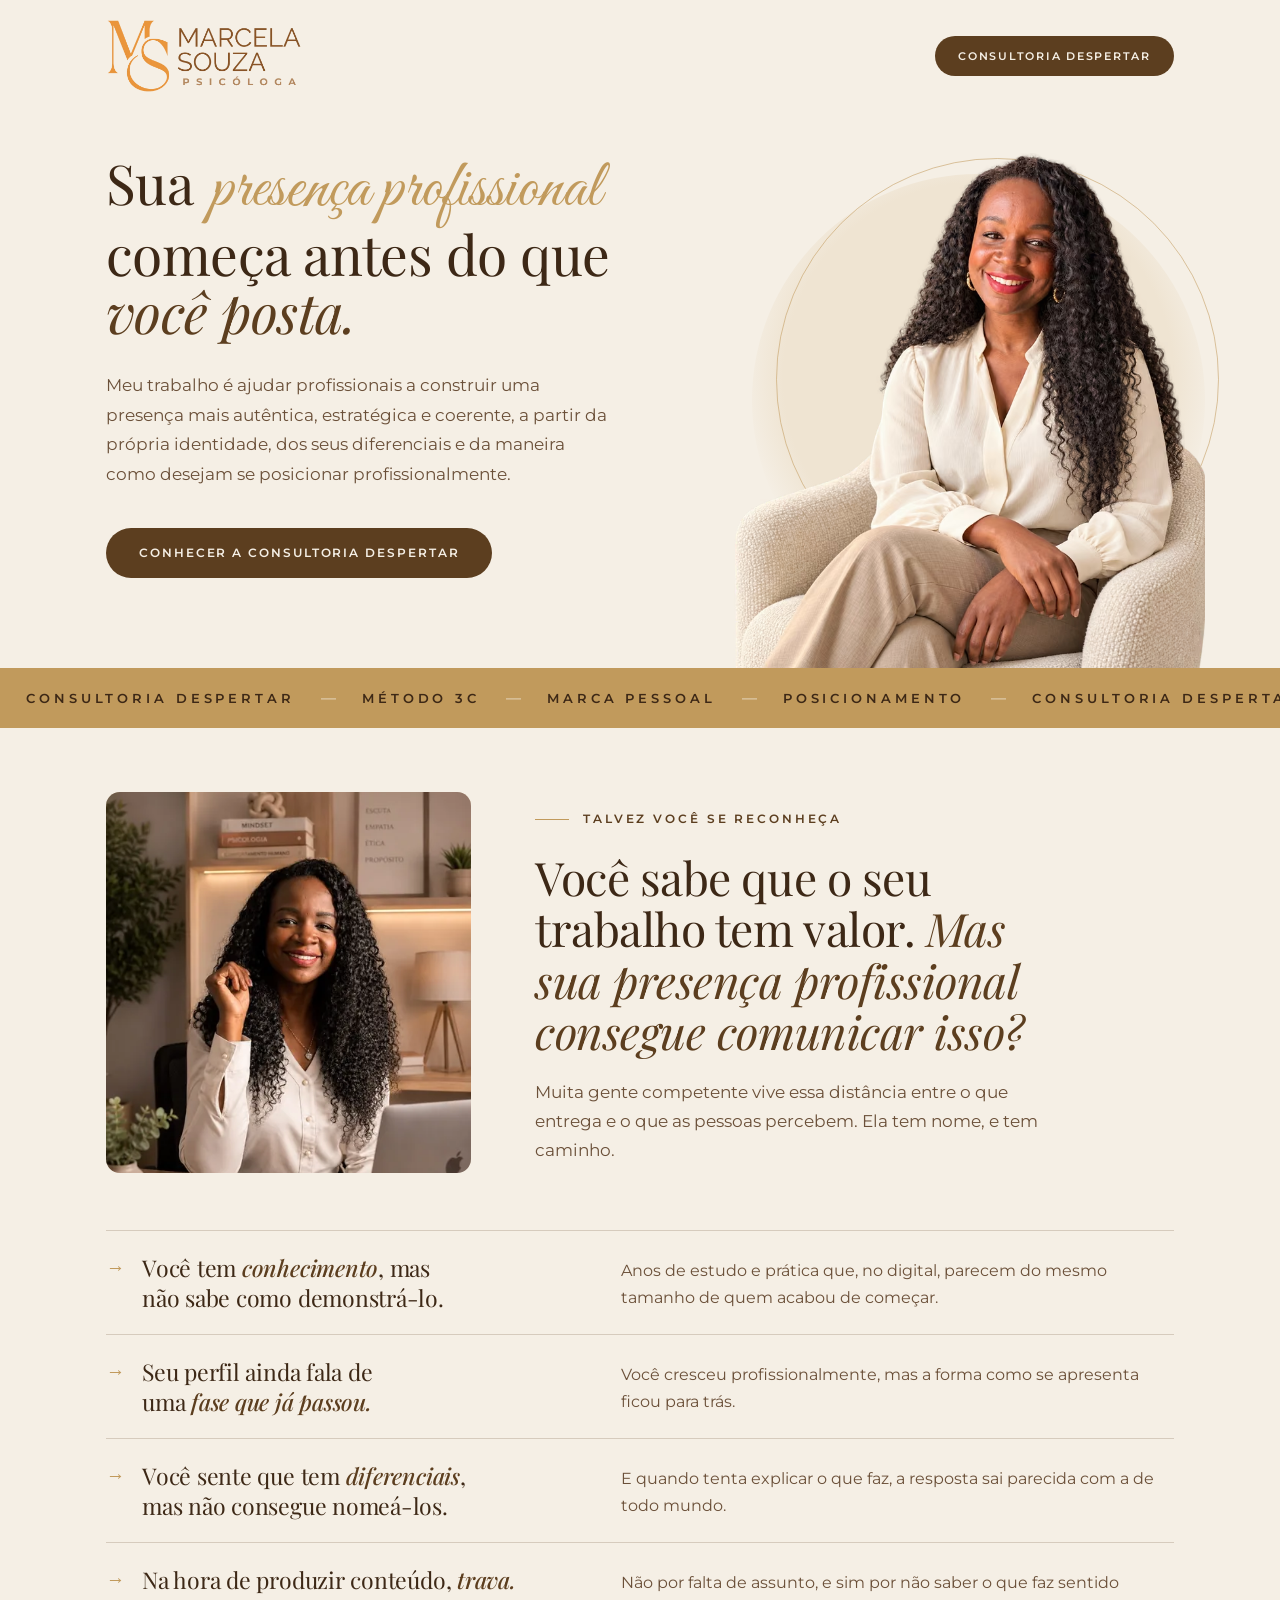
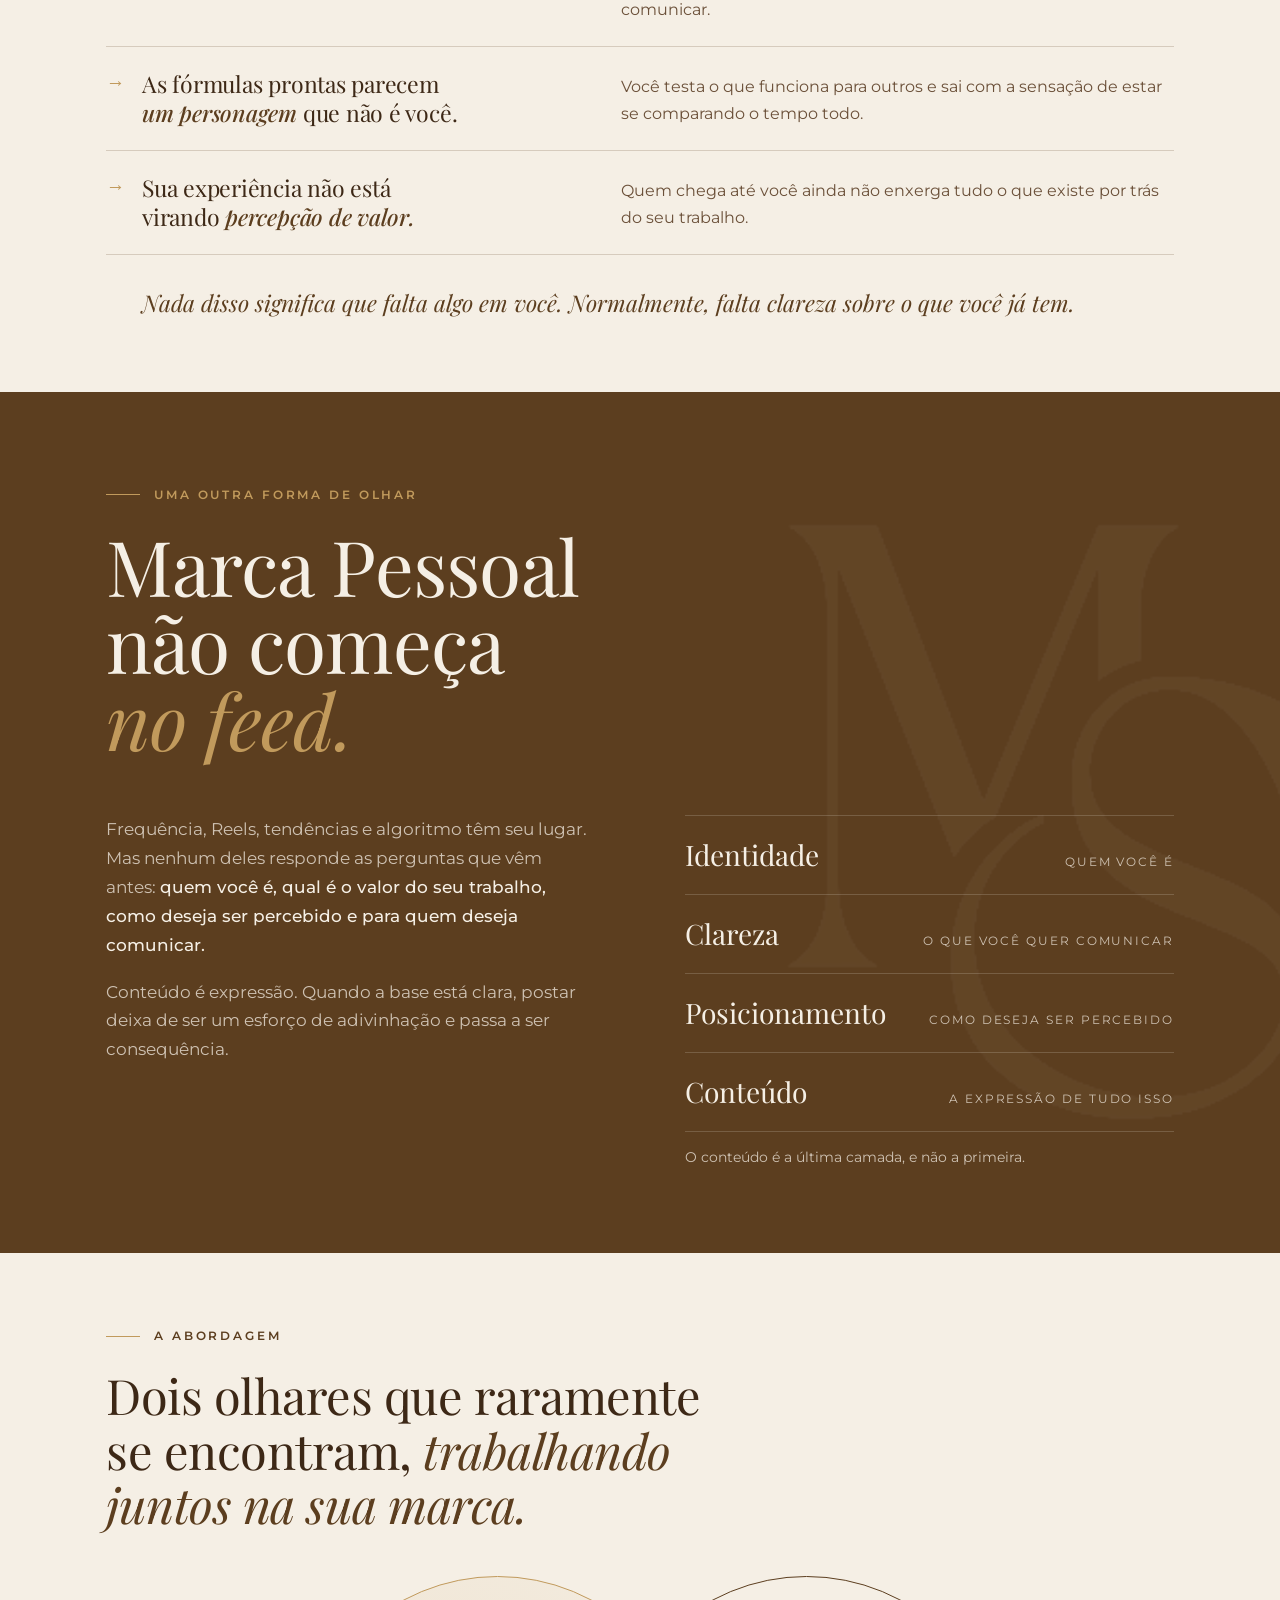
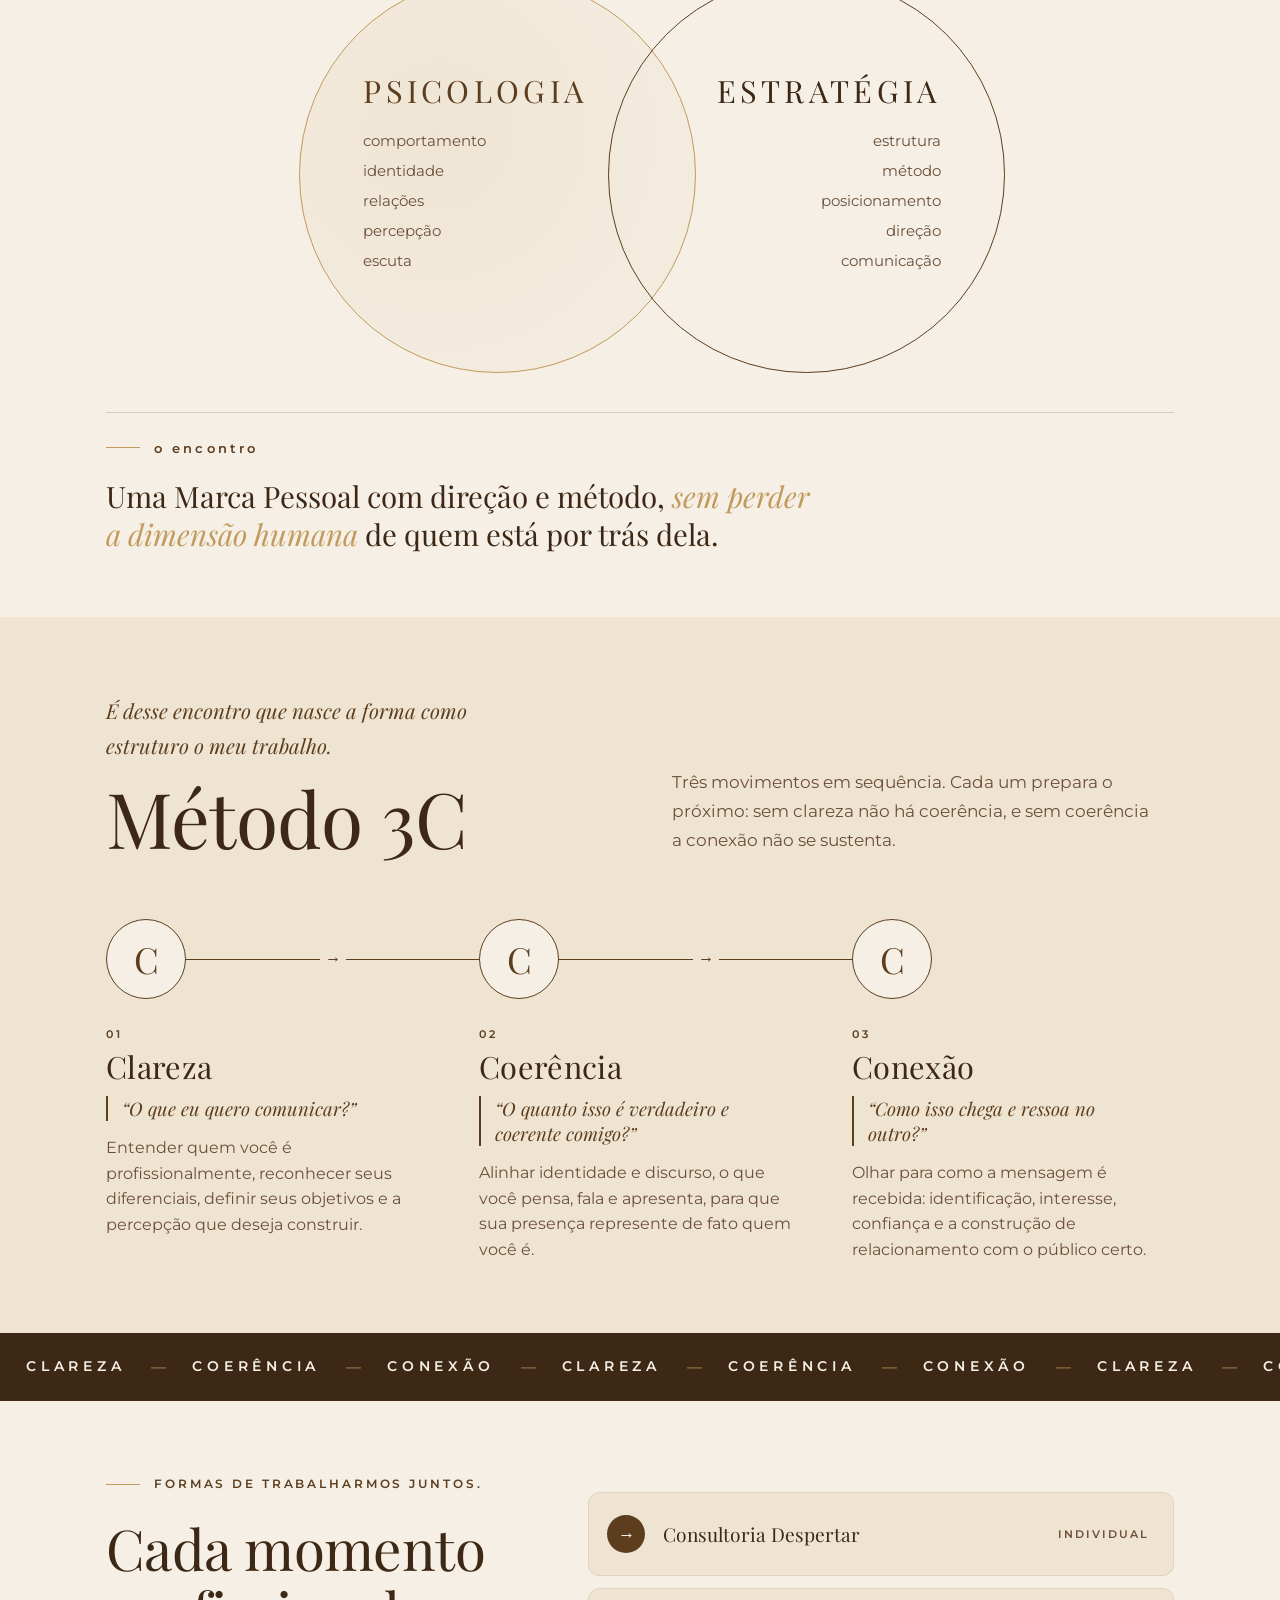
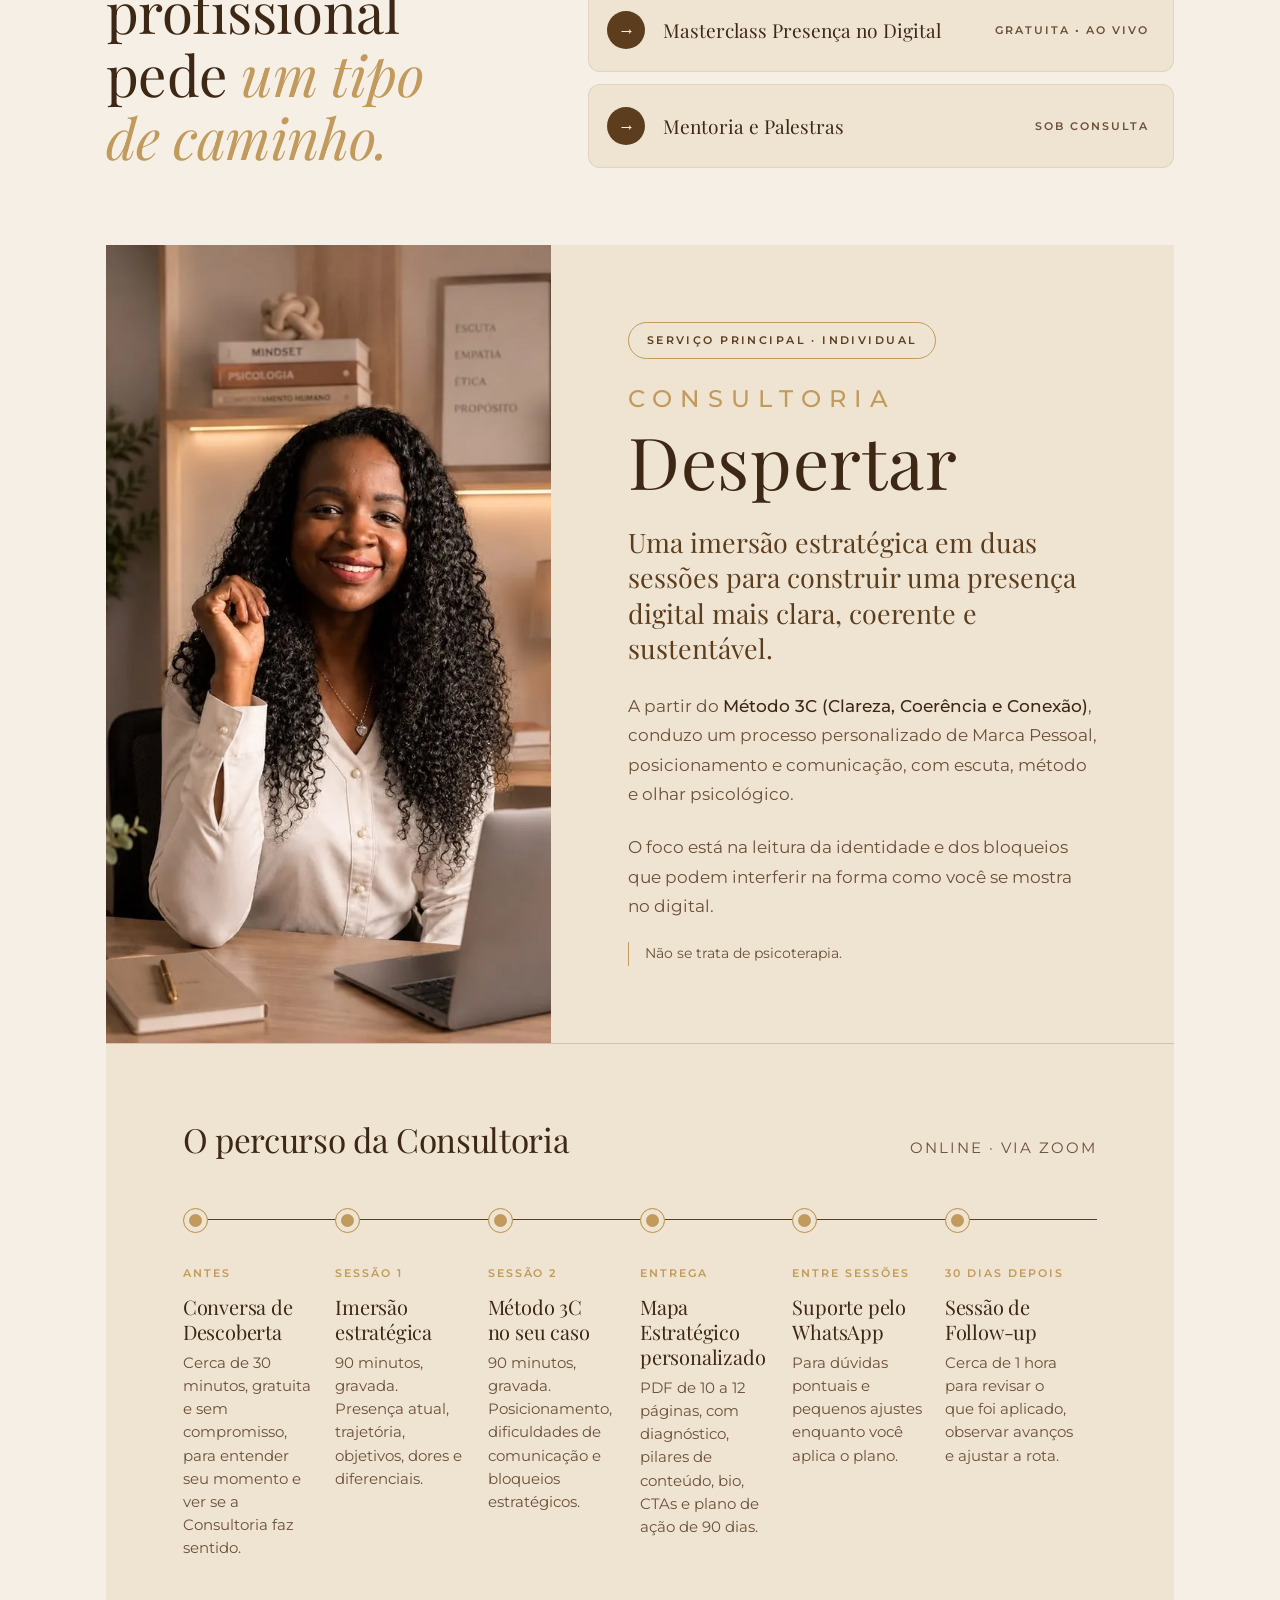
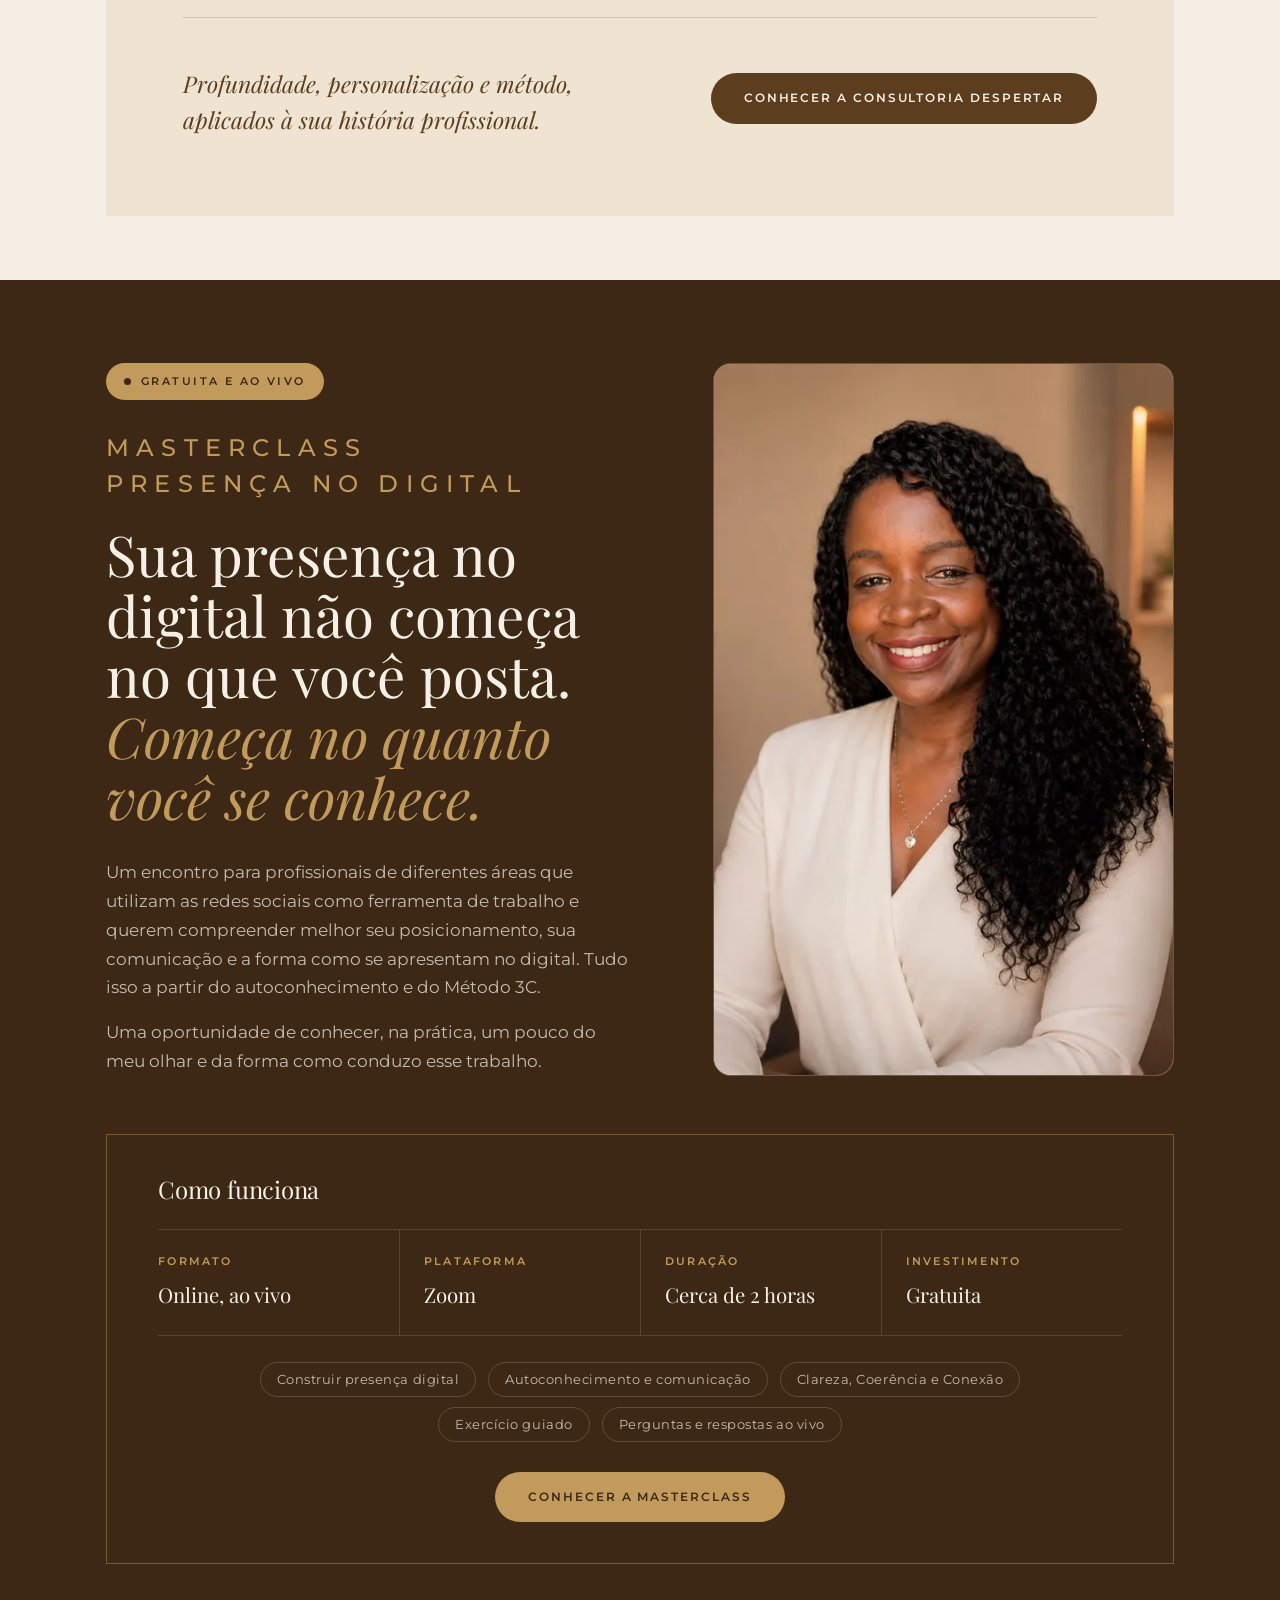
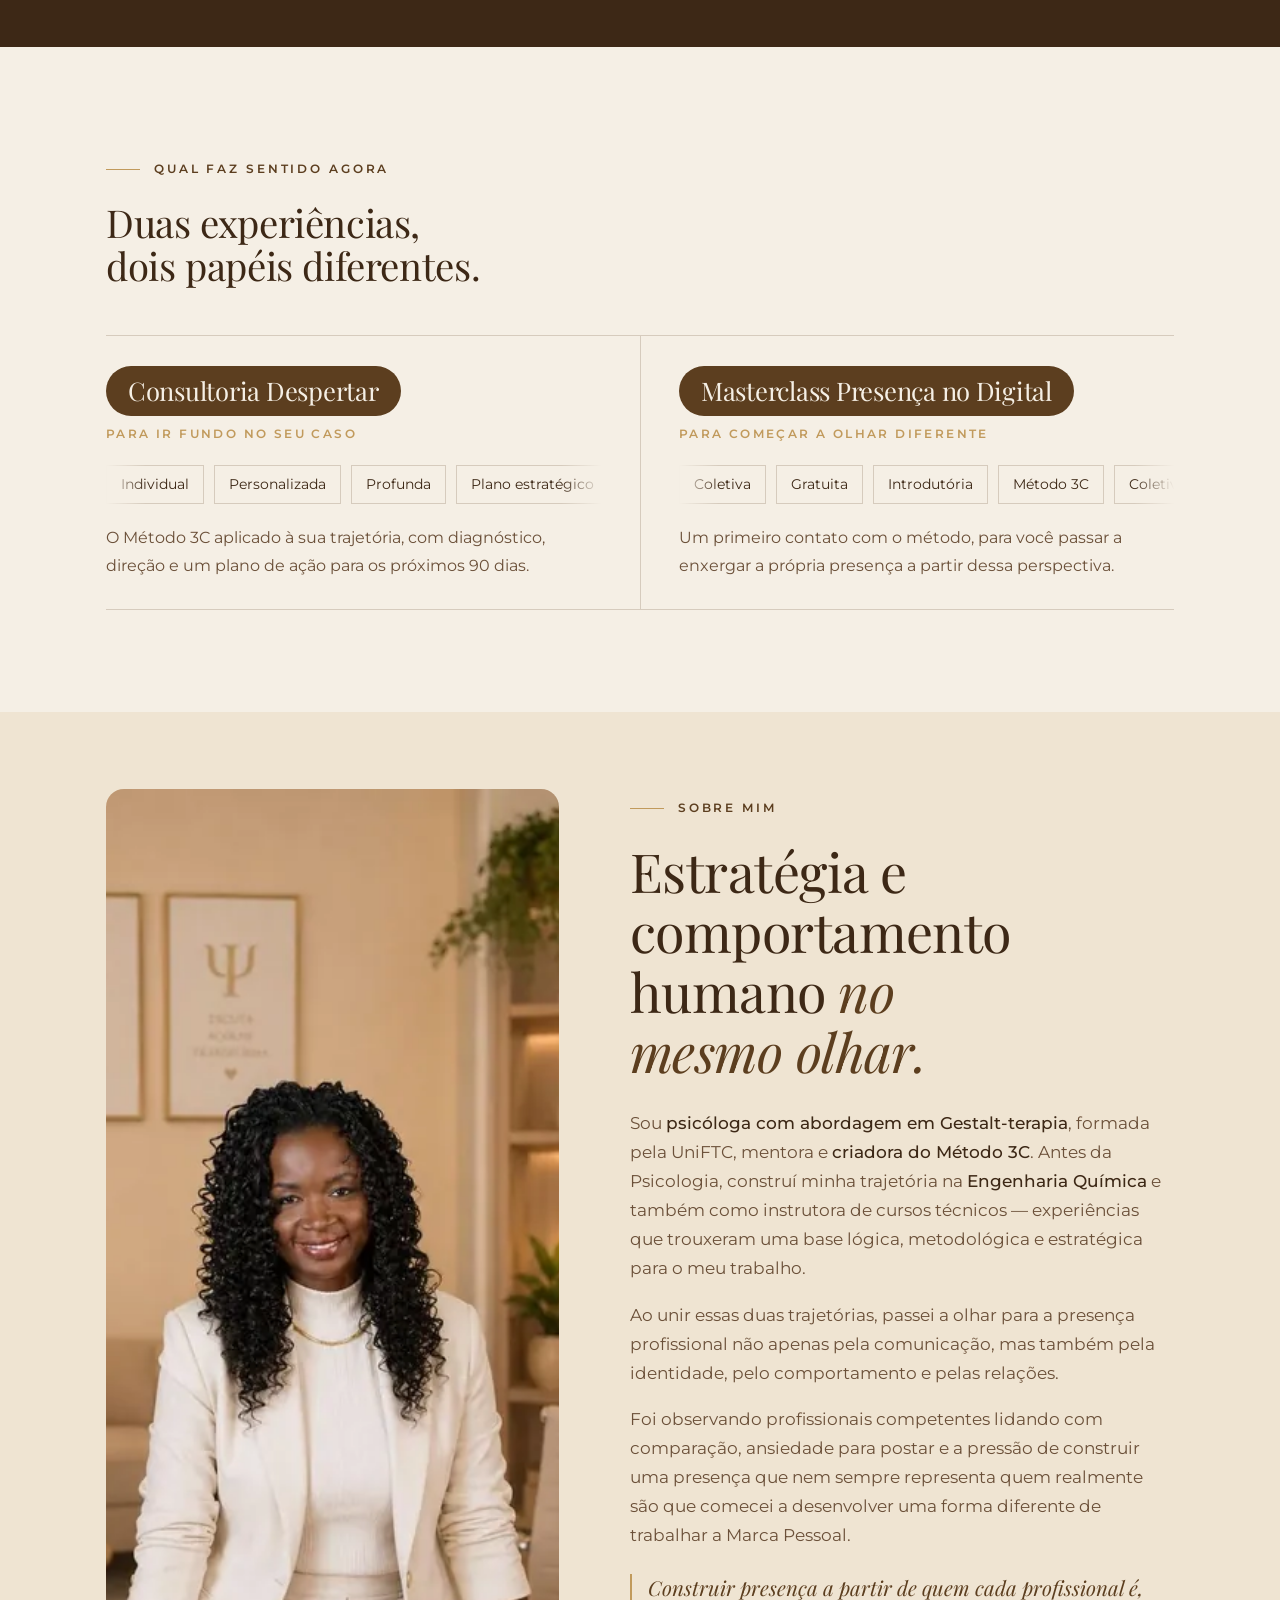
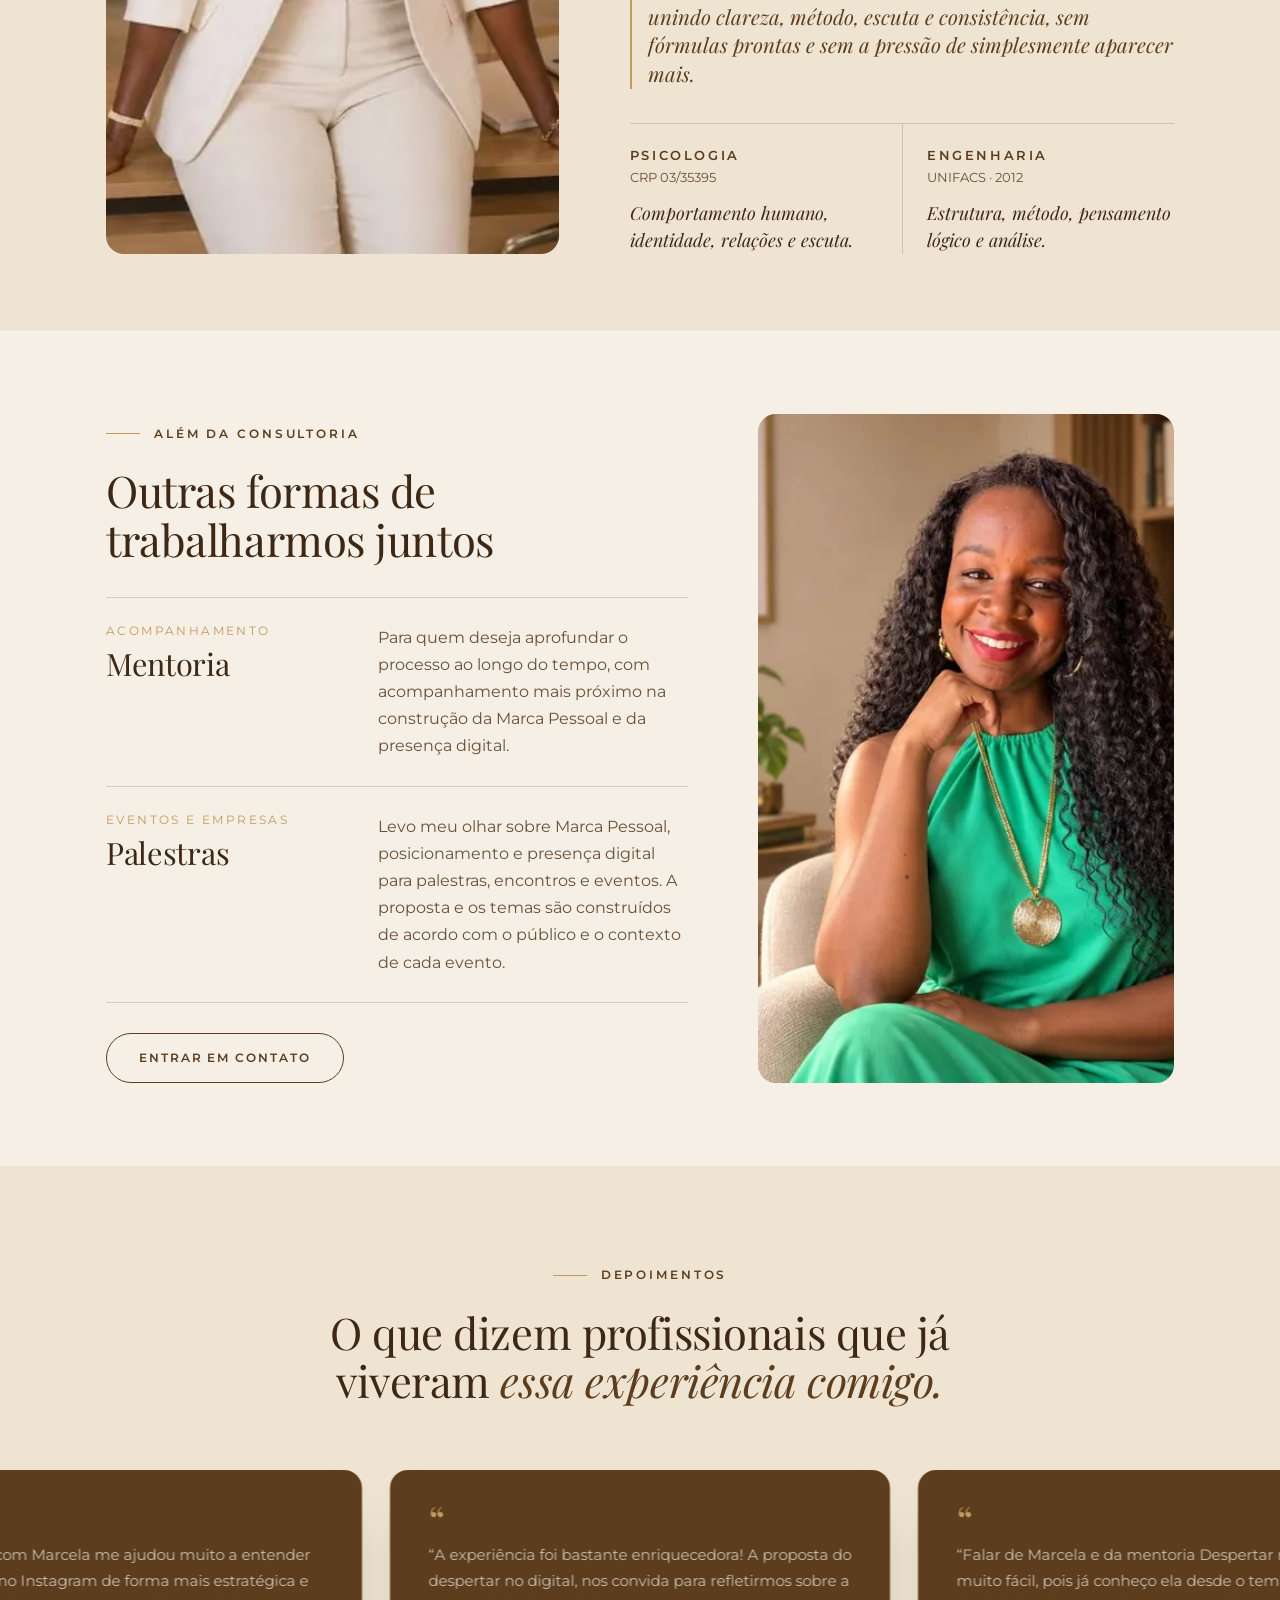
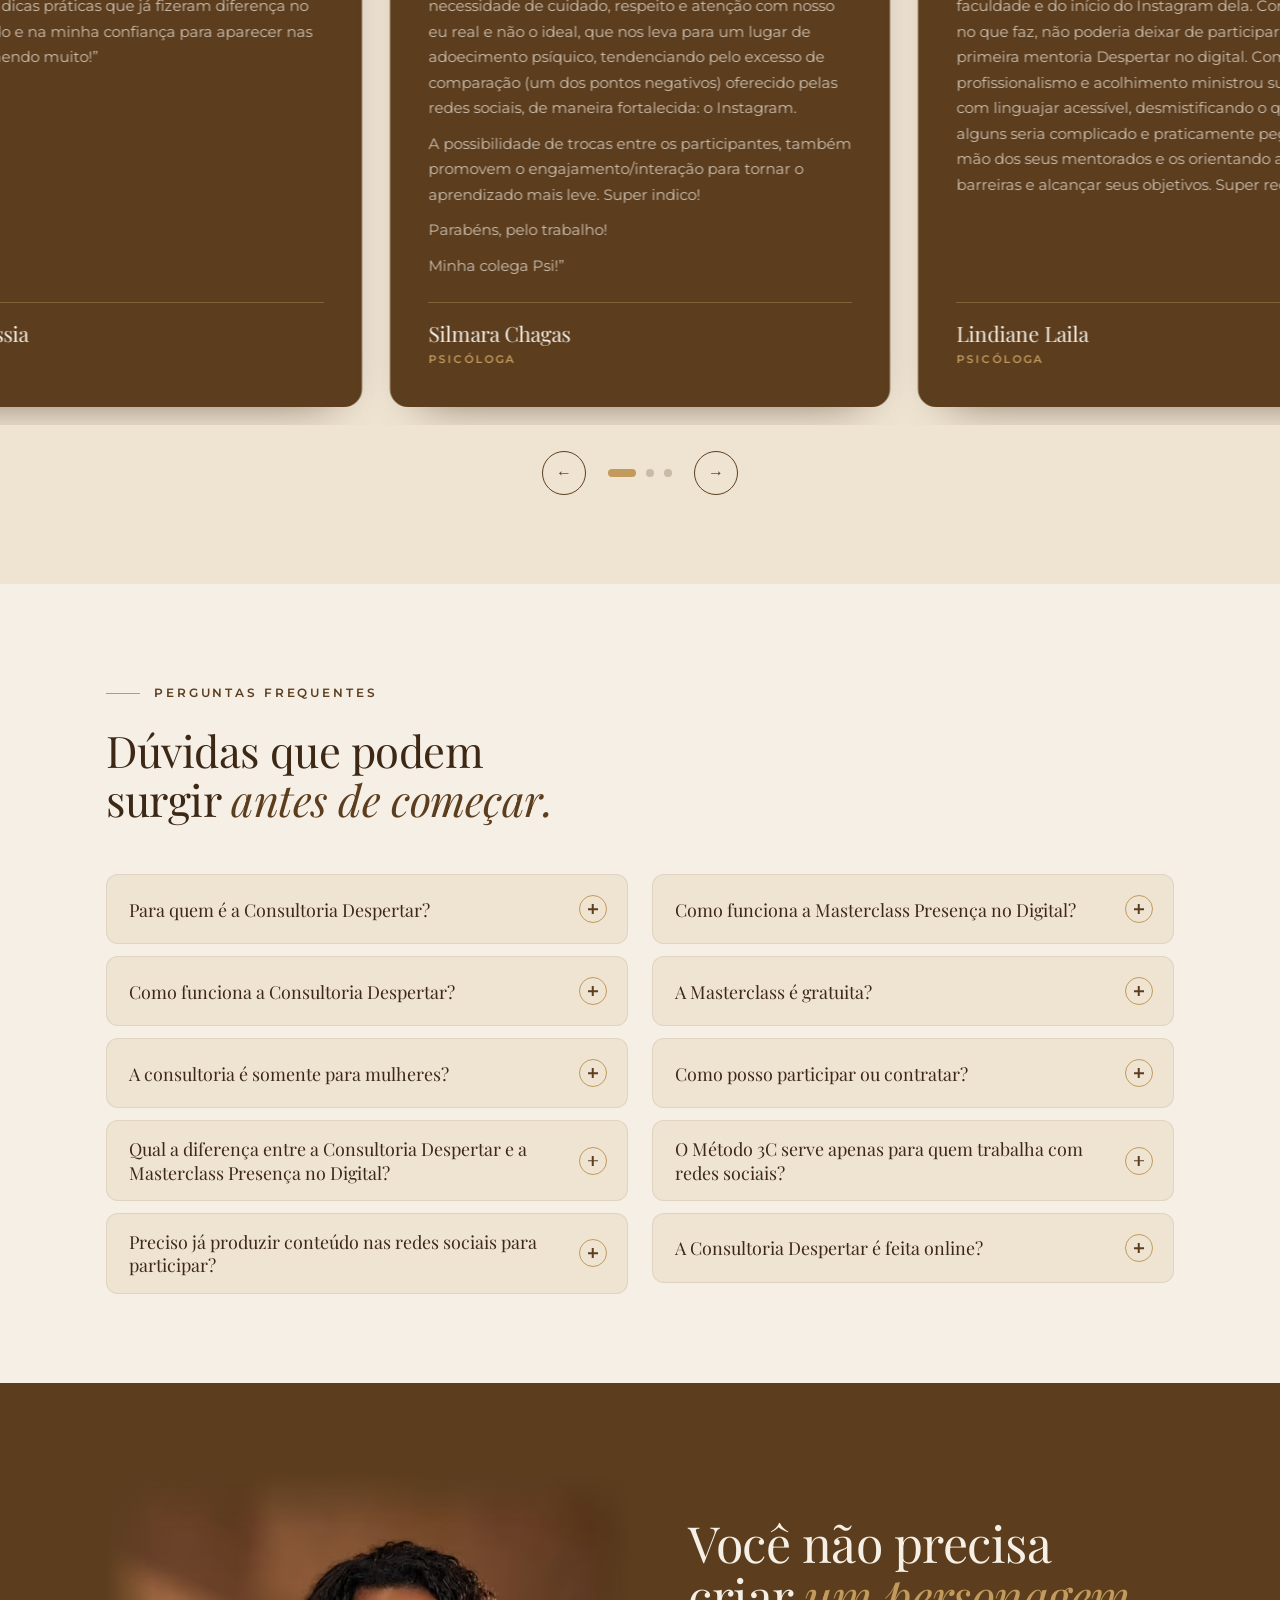
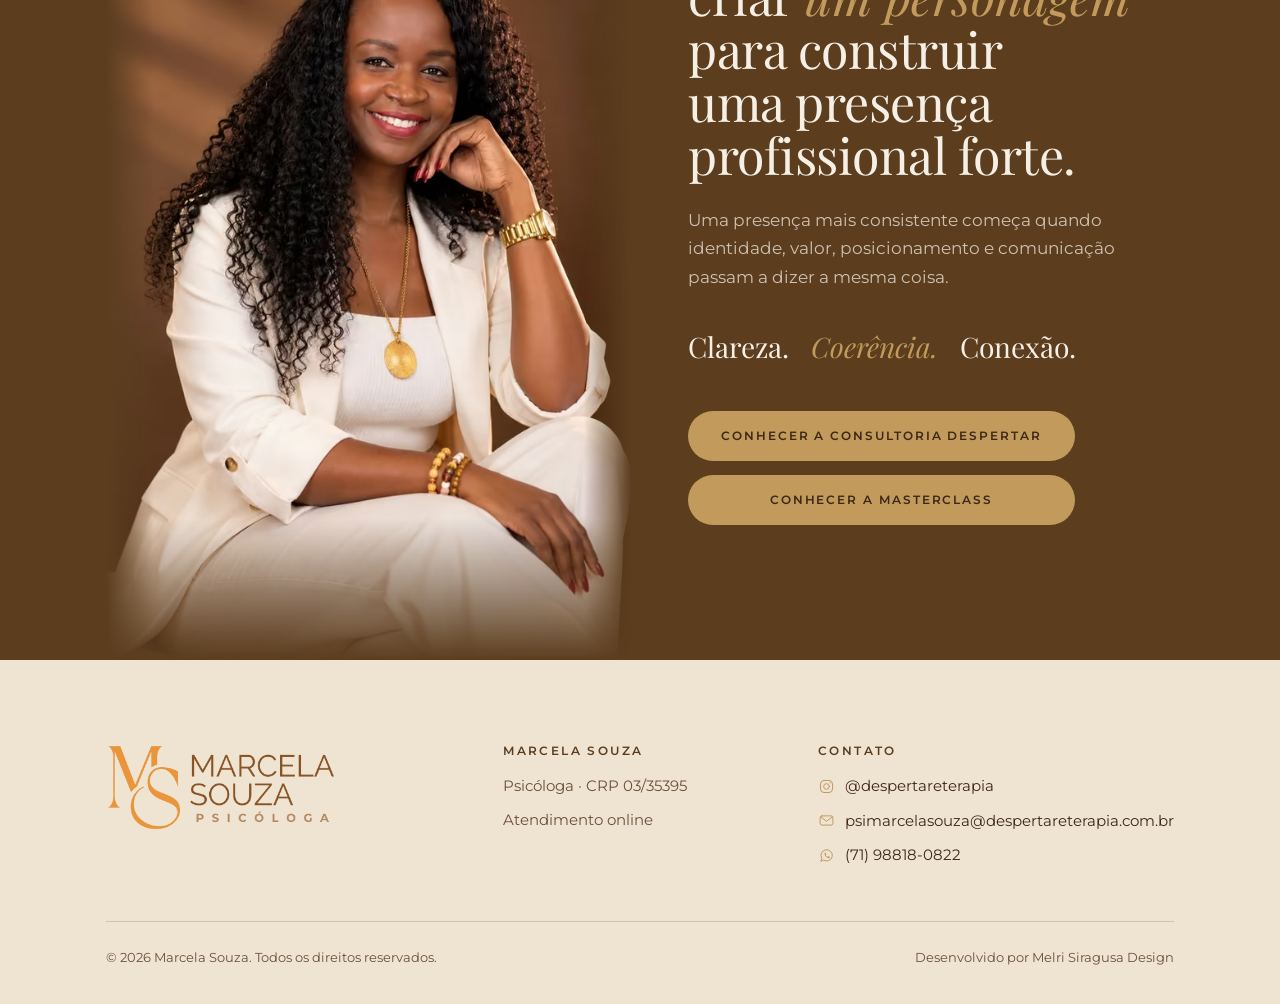
==== commit 9d237cbd: "Add files via upload" ====
--- a/index.html
+++ b/index.html
@@ -1 +1 @@
-<!doctype html> <html lang="pt-BR"> <head> <meta charset="utf-8"> <meta name="viewport" content="width=device-width,initial-scale=1,viewport-fit=cover"> <meta name="description" content="Marcela Souza é psicóloga e trabalha Marca Pessoal, posicionamento e presença digital. Conheça o Método 3C, a Consultoria Despertar e a Masterclass Presença no Digital."> <meta name="theme-color" content="#F5EFE5"> <meta property="og:type" content="website"> <meta property="og:locale" content="pt_BR"> <meta property="og:title" content="Marcela Souza | Marca Pessoal e Presença Digital"> <meta property="og:description" content="Sua presença profissional começa antes do que você posta. Método 3C, Consultoria Despertar e Masterclass Presença no Digital."> <meta property="og:image" content="img/og-marcela.jpg"> <link rel="icon" type="image/png" href="img/favicon.png"> <link rel="apple-touch-icon" href="img/favicon.png"> <title>Marcela Souza | Marca Pessoal e Presença Digital</title> <link rel="preload" as="image" type="image/avif" imagesrcset="img/marcela-hero-recorte-480.avif 480w, img/marcela-hero-recorte-720.avif 720w, img/marcela-hero-recorte-900.avif 900w, img/marcela-hero-recorte-1185.avif 1185w" imagesizes="(max-width:720px) min(100vw, 480px), 52vw" fetchpriority="high"> <link rel="preload" as="font" type="font/woff2" href="fonts/playfair-display-latin-400-normal.woff2" crossorigin> <style>@font-face{font-family:'PF Times';font-style:normal;font-weight:400;src:local('Times New Roman'),local('TimesNewRomanPSMT'),local('Liberation Serif'),local('Tinos');size-adjust:111.26%;ascent-override:97.25%;descent-override:22.56%;line-gap-override:0%}@font-face{font-family:'PF Times';font-style:italic;font-weight:400;src:local('Times New Roman Italic'),local('TimesNewRomanPS-ItalicMT'),local('Liberation Serif Italic'),local('Tinos Italic');size-adjust:106.3%;ascent-override:101.8%;descent-override:23.61%;line-gap-override:0%}@font-face{font-family:'PF DejaVu';font-style:normal;font-weight:400;src:local('DejaVu Serif');size-adjust:87.29%;ascent-override:123.95%;descent-override:28.75%;line-gap-override:0%}@font-face{font-family:'PF DejaVu';font-style:italic;font-weight:400;src:local('DejaVu Serif Italic');size-adjust:83.4%;ascent-override:129.74%;descent-override:30.1%;line-gap-override:0%}@font-face{font-family:'MS Arial';font-style:normal;font-weight:400;src:local('Arial'),local('ArialMT'),local('Liberation Sans'),local('Arimo');size-adjust:112.83%;ascent-override:85.79%;descent-override:22.25%;line-gap-override:0%}@font-face{font-family:'MS Arial';font-style:normal;font-weight:600;src:local('Arial Bold'),local('Arial-BoldMT'),local('Liberation Sans Bold'),local('Arimo Bold');size-adjust:108.6%;ascent-override:89.13%;descent-override:23.11%;line-gap-override:0%}@font-face{font-family:'MS DejaVu';font-style:normal;font-weight:400;src:local('DejaVu Sans');size-adjust:99.48%;ascent-override:97.31%;descent-override:25.23%;line-gap-override:0%}@font-face{font-family:'MS DejaVu';font-style:normal;font-weight:600;src:local('DejaVu Sans Bold');size-adjust:91.16%;ascent-override:106.19%;descent-override:27.53%;line-gap-override:0%}@font-face{font-family:'GV Times';font-style:normal;font-weight:400;src:local('Times New Roman'),local('TimesNewRomanPSMT'),local('Liberation Serif'),local('Tinos');size-adjust:74.83%;ascent-override:113.72%;descent-override:53.59%;line-gap-override:0%}@font-face{font-family:'GV DejaVu';font-style:normal;font-weight:400;src:local('DejaVu Serif');size-adjust:63.74%;ascent-override:133.51%;descent-override:62.91%;line-gap-override:0%}@font-face{font-family:'Great Vibes';font-style:normal;font-weight:400;font-display:swap;src:url(fonts/great-vibes-latin-400-normal.woff2) format('woff2');unicode-range:U+0000-00FF,U+0131,U+0152-0153,U+02BB-02BC,U+02C6,U+02DA,U+02DC,U+0304,U+0308,U+0329,U+2000-206F,U+20AC,U+2122,U+2191,U+2193,U+2212,U+2215,U+FEFF,U+FFFD}@font-face{font-family:Montserrat;font-style:normal;font-weight:400;font-display:swap;src:url(fonts/montserrat-latin-400-normal.woff2) format('woff2');unicode-range:U+0000-00FF,U+0131,U+0152-0153,U+02BB-02BC,U+02C6,U+02DA,U+02DC,U+0304,U+0308,U+0329,U+2000-206F,U+20AC,U+2122,U+2191,U+2193,U+2212,U+2215,U+FEFF,U+FFFD}@font-face{font-family:Montserrat;font-style:normal;font-weight:500;font-display:swap;src:url(fonts/montserrat-latin-500-normal.woff2) format('woff2');unicode-range:U+0000-00FF,U+0131,U+0152-0153,U+02BB-02BC,U+02C6,U+02DA,U+02DC,U+0304,U+0308,U+0329,U+2000-206F,U+20AC,U+2122,U+2191,U+2193,U+2212,U+2215,U+FEFF,U+FFFD}@font-face{font-family:Montserrat;font-style:normal;font-weight:600;font-display:swap;src:url(fonts/montserrat-latin-600-normal.woff2) format('woff2');unicode-range:U+0000-00FF,U+0131,U+0152-0153,U+02BB-02BC,U+02C6,U+02DA,U+02DC,U+0304,U+0308,U+0329,U+2000-206F,U+20AC,U+2122,U+2191,U+2193,U+2212,U+2215,U+FEFF,U+FFFD}@font-face{font-family:'Playfair Display';font-style:normal;font-weight:400;font-display:swap;src:url(fonts/playfair-display-latin-400-normal.woff2) format('woff2');unicode-range:U+0000-00FF,U+0131,U+0152-0153,U+02BB-02BC,U+02C6,U+02DA,U+02DC,U+0304,U+0308,U+0329,U+2000-206F,U+20AC,U+2122,U+2191,U+2193,U+2212,U+2215,U+FEFF,U+FFFD}@font-face{font-family:'Playfair Display';font-style:italic;font-weight:400;font-display:swap;src:url(fonts/playfair-display-latin-400-italic.woff2) format('woff2');unicode-range:U+0000-00FF,U+0131,U+0152-0153,U+02BB-02BC,U+02C6,U+02DA,U+02DC,U+0304,U+0308,U+0329,U+2000-206F,U+20AC,U+2122,U+2191,U+2193,U+2212,U+2215,U+FEFF,U+FFFD}@font-face{font-family:'Playfair Display';font-style:normal;font-weight:500;font-display:swap;src:url(fonts/playfair-display-latin-500-normal.woff2) format('woff2');unicode-range:U+0000-00FF,U+0131,U+0152-0153,U+02BB-02BC,U+02C6,U+02DA,U+02DC,U+0304,U+0308,U+0329,U+2000-206F,U+20AC,U+2122,U+2191,U+2193,U+2212,U+2215,U+FEFF,U+FFFD}@font-face{font-family:'Playfair Display';font-style:italic;font-weight:500;font-display:swap;src:url(fonts/playfair-display-latin-500-italic.woff2) format('woff2');unicode-range:U+0000-00FF,U+0131,U+0152-0153,U+02BB-02BC,U+02C6,U+02DA,U+02DC,U+0304,U+0308,U+0329,U+2000-206F,U+20AC,U+2122,U+2191,U+2193,U+2212,U+2215,U+FEFF,U+FFFD}@font-face{font-family:'Playfair Display';font-style:normal;font-weight:600;font-display:swap;src:url(fonts/playfair-display-latin-600-normal.woff2) format('woff2');unicode-range:U+0000-00FF,U+0131,U+0152-0153,U+02BB-02BC,U+02C6,U+02DA,U+02DC,U+0304,U+0308,U+0329,U+2000-206F,U+20AC,U+2122,U+2191,U+2193,U+2212,U+2215,U+FEFF,U+FFFD}@font-face{font-family:'Playfair Display';font-style:italic;font-weight:600;font-display:swap;src:url(fonts/playfair-display-latin-600-italic.woff2) format('woff2');unicode-range:U+0000-00FF,U+0131,U+0152-0153,U+02BB-02BC,U+02C6,U+02DA,U+02DC,U+0304,U+0308,U+0329,U+2000-206F,U+20AC,U+2122,U+2191,U+2193,U+2212,U+2215,U+FEFF,U+FFFD}</style> <style>:root{color-scheme:light;--bg:#F5EFE5;--box:#EFE4D2;--gold:#C19A5C;--brown:#5C3E1F;--ink:#3D2816;--muted:#6B5039;--line:rgba(92,62,31,.2);--line-soft:rgba(92,62,31,.12);--on-dark:#F5EFE5;--on-dark-muted:rgba(245,239,229,.74);--f-display:"Playfair Display","PF Times","PF DejaVu",Cambria,Georgia,"Times New Roman",serif;--f-script:"Great Vibes","GV Times","GV DejaVu","Allura","Snell Roundhand",cursive;--f-body:"Montserrat","MS Arial","MS DejaVu",Inter,Calibri,"Segoe UI",system-ui,sans-serif;--container:1180px;--gutter:clamp(20px, 5vw, 56px);--section:clamp(88px, 11vw, 150px);--r:2px;--ease:cubic-bezier(.22,.61,.36,1);--header-h:112px}*{box-sizing:border-box}html{scroll-behavior:smooth;scroll-padding-top:76px}body{margin:0;background:var(--bg);color:var(--ink);font-family:var(--f-body);font-size:17px;line-height:1.7;font-weight:400;-webkit-font-smoothing:antialiased;text-rendering:optimizeLegibility;overflow-x:hidden}img{max-width:100%;display:block;height:auto}a{color:inherit}h1,h2,h3,h4{font-family:var(--f-display);font-weight:400;line-height:1.12;margin:0;text-wrap:balance;letter-spacing:-.01em}p{margin:0}.wrap{max-width:var(--container);margin-inline:auto;padding-inline:var(--gutter)}.eyebrow{font-family:var(--f-body);font-size:12px;font-weight:600;letter-spacing:.24em;text-transform:uppercase;color:var(--brown);display:inline-flex;align-items:center;gap:14px}.eyebrow::before{content:"";width:34px;height:1px;background:var(--gold)}.script{font-family:var(--f-script);font-weight:400;color:var(--gold);letter-spacing:0;line-height:1}.lead{font-size:clamp(17px,1.35vw,19px);color:var(--muted);max-width:56ch}.btn{display:inline-flex;align-items:center;justify-content:center;gap:12px;min-height:54px;padding:15px 30px;border-radius:var(--r);font-family:var(--f-body);font-size:13px;font-weight:600;letter-spacing:.14em;text-transform:uppercase;text-decoration:none;cursor:pointer;border:1px solid transparent;transition:background-color .35s var(--ease),color .35s var(--ease),border-color .35s var(--ease),transform .35s var(--ease)}.btn:active{transform:translateY(1px)}.btn:focus-visible,.footer a:focus-visible,.link:focus-visible{outline:2px solid var(--gold);outline-offset:3px}.btn-primary{background:var(--brown);color:var(--bg)}.btn-primary:hover{background:var(--ink)}.btn-ghost{border-color:var(--brown);color:var(--brown);background:0 0}.btn-ghost:hover{background:var(--brown);color:var(--bg)}.on-dark .btn-primary{background:var(--gold);color:var(--ink)}.on-dark .btn-primary:hover{background:var(--bg)}.on-dark .btn-ghost{border-color:rgba(245,239,229,.55);color:var(--on-dark)}.on-dark .btn-ghost:hover{background:var(--bg);color:var(--ink);border-color:var(--bg)}.link{font-size:13px;font-weight:600;letter-spacing:.14em;text-transform:uppercase;text-decoration:none;color:var(--brown);display:inline-flex;align-items:center;gap:10px;padding-block:8px;background:linear-gradient(var(--gold),var(--gold)) 0 100%/100% 1px no-repeat;transition:background-size .4s var(--ease)}.link:hover{background-size:0 1px;background-position:100% 100%}.header{position:fixed;top:0;left:0;right:0;z-index:50;padding-top:env(safe-area-inset-top,0);transition:background-color .4s var(--ease),box-shadow .4s var(--ease)}.header-inner{display:flex;align-items:center;justify-content:space-between;gap:24px;height:var(--header-h);transition:height .4s var(--ease)}.header.scrolled{background:rgba(245,239,229,.95);backdrop-filter:blur(10px);-webkit-backdrop-filter:blur(10px);box-shadow:0 1px 0 var(--line-soft)}.header.scrolled .header-inner{height:78px}.brand{display:block;flex:none;line-height:0}.brand picture,.final-photo picture,.footer-logo picture{display:contents}.brand img{height:74px;width:auto;transition:height .4s var(--ease)}.header.scrolled .brand img{height:54px}.header-cta{min-height:40px;padding:10px 22px;font-size:11px;letter-spacing:.16em;white-space:nowrap;border-radius:999px}.photo{position:relative;background:var(--box);overflow:hidden}.photo>img{width:100%;height:100%;object-fit:cover;position:relative;z-index:1}.photo.is-empty>img{display:none}.photo .ph{position:absolute;inset:0;display:flex;flex-direction:column;align-items:center;justify-content:center;gap:18px;text-align:center;padding:24px;color:var(--muted);font-size:12px;letter-spacing:.16em;text-transform:uppercase;background:radial-gradient(120% 80% at 50% 0,rgba(193,154,92,.18),transparent 60%),var(--box)}.photo .ph img{display:block;width:84px;height:auto;opacity:.55;object-fit:contain}.hero{--hero-top:clamp(24px,3.2vw,48px);padding-top:var(--header-h);position:relative;overflow:hidden}.hero-grid{display:grid;grid-template-columns:.96fr 1.04fr;gap:clamp(24px,3vw,48px);align-items:stretch}.hero-copy{position:relative;z-index:2;padding-block:var(--hero-top) clamp(64px,7vw,104px)}.hero h1{font-size:clamp(38px,4.3vw,62px);color:var(--ink);line-height:1.06}.hero h1 .hl-line{display:block;white-space:nowrap}.hero h1 .hl-first{margin-bottom:.06em}.hero h1 .script{display:inline;font-size:1.22em;line-height:.9;margin-left:.08em;vertical-align:baseline}.hero h1 em{font-style:italic;color:var(--brown)}.hero .lead{margin-top:30px}.hero-ctas{display:flex;flex-wrap:wrap;align-items:center;gap:18px 28px;margin-top:40px}.btn-hero{min-height:50px;padding:14px 30px;font-size:12px;letter-spacing:.16em;border-radius:8px;box-shadow:0 0 0 0 rgba(193,154,92,.6);animation:ctaPulse 2.4s cubic-bezier(.4,0,.2,1) infinite;will-change:transform,box-shadow}.btn-hero:hover{animation-play-state:paused;transform:translateY(-1px);box-shadow:0 10px 24px -12px rgba(61,40,22,.55)}@keyframes ctaPulse{0%{transform:scale(1);box-shadow:0 0 0 0 rgba(193,154,92,.6)}45%{transform:scale(1.045);box-shadow:0 0 0 10px rgba(193,154,92,.18)}70%{transform:scale(1);box-shadow:0 0 0 16px rgba(193,154,92,0)}100%{transform:scale(1);box-shadow:0 0 0 0 rgba(193,154,92,0)}}.hero-figure{position:relative;margin:0;min-height:100%}.hero-art{position:absolute;top:var(--hero-top);bottom:0;right:calc(-1 * clamp(0px,2.4vw,40px));aspect-ratio:1185/1294;max-width:calc(100% + clamp(0px,2.4vw,40px) + 40px)}.hero-art::before{content:"";position:absolute;left:4%;right:0;top:4%;aspect-ratio:1;border-radius:50%;background:radial-gradient(circle at 50% 45%,var(--box) 0,var(--box) 58%,rgba(239,228,210,0) 71%)}.hero-art::after{content:"";position:absolute;left:9%;right:-3%;top:1%;aspect-ratio:1;border-radius:50%;border:1px solid rgba(193,154,92,.55)}.hero-art img,.hero-art picture{position:relative;z-index:1;display:block;width:100%;height:100%;object-fit:contain;object-position:right bottom}.marquee{background:var(--gold);color:var(--ink);overflow:hidden;position:relative;z-index:3;padding-block:19px}.marquee-track{display:flex;width:max-content;animation:marquee 48s linear infinite}.marquee-group{display:flex;align-items:center;flex:none}.marquee span{font-family:var(--f-body);font-size:13px;font-weight:600;letter-spacing:.3em;text-transform:uppercase;white-space:nowrap;padding-inline:26px}.marquee i{font-style:normal;color:var(--bg);font-size:15px;line-height:1;opacity:.9}@keyframes marquee{from{transform:translateX(0)}to{transform:translateX(-50%)}}.marquee:hover .marquee-track{animation-play-state:paused}.marquee+.ident,.marquee+main .ident{border-top:0}.ident{padding-block:clamp(48px,5vw,72px) clamp(48px,5.5vw,80px);border-top:1px solid var(--line-soft)}.ident-top{display:grid;grid-template-columns:minmax(0,4fr) minmax(0,7fr);gap:clamp(32px,5vw,72px);align-items:stretch}.ident-photo{border-radius:14px;min-height:340px;height:100%}.ident-photo>img{position:absolute;inset:0;object-position:50% 30%}.ident-head{align-self:center;padding-block:8px}.ident-head h2{font-size:clamp(32px,3.6vw,50px);margin-top:22px;max-width:20ch}.ident-head h2 em{color:var(--brown)}.ident-head p{margin-top:20px;color:var(--muted);max-width:46ch}.ident-list{list-style:none;margin:clamp(40px,4.5vw,64px) 0 0;padding:0;border-top:1px solid var(--line)}.ident-list li{display:grid;grid-template-columns:18px minmax(0,5fr) minmax(0,6fr);column-gap:18px;align-items:start;padding:22px 0;border-bottom:1px solid var(--line)}.ident-list li>div{display:contents}.ident-list .mark{font-family:var(--f-body);font-weight:300;color:var(--gold);font-size:17px;line-height:1;height:calc(clamp(20px,1.8vw,25px) * 1.28);display:flex;align-items:center}.ident-list h3{font-size:clamp(20px,1.8vw,25px);line-height:1.28;color:var(--ink);padding-right:clamp(16px,3vw,48px)}.ident-list h3 b{font-weight:500;font-style:italic;color:var(--brown)}.ident-list p{color:var(--muted);font-size:16px;max-width:52ch;padding-top:4px}.ident-close{margin-top:28px;padding-left:36px;font-family:var(--f-display);font-size:clamp(20px,1.8vw,24px);font-style:italic;color:var(--brown);max-width:none}@media (max-width:920px){.ident-top{grid-template-columns:minmax(0,2fr) minmax(0,3fr);gap:32px}.ident-photo{min-height:300px}.ident-list li{grid-template-columns:18px minmax(0,1fr);row-gap:6px}.ident-list li>div{display:block}.ident-list p{padding-top:6px}}@media (max-width:720px){.ident{padding-block:40px 48px}.ident-top{grid-template-columns:1fr;gap:28px}.ident-photo{min-height:0;height:auto;aspect-ratio:4/3.3}.ident-photo img{object-position:50% 28%}.ident-head{padding-block:0}.ident-head h2{margin-top:18px}.ident-head p{margin-top:16px}.ident-list{margin-top:32px}.ident-list li{grid-template-columns:16px minmax(0,1fr);column-gap:14px;padding:20px 0}.ident-list .mark{font-size:15px;height:calc(20px * 1.28)}.ident-list h3{padding-right:0}.ident-close{margin-top:24px;padding-left:30px}}.shift{background:var(--brown);color:var(--on-dark);padding-block:clamp(56px,6.5vw,96px);position:relative;overflow:hidden}.shift::after{content:"";position:absolute;right:-6%;top:50%;width:min(620px,70vw);aspect-ratio:1;translate:0 -50%;background:url("img/monograma.webp") center/contain no-repeat;opacity:.035;pointer-events:none;filter:brightness(2.2) saturate(.4)}.shift .eyebrow{color:var(--gold)}.shift h2{font-size:clamp(40px,6vw,86px);line-height:1;margin-top:22px;max-width:13ch}.shift h2 em{font-style:italic;color:var(--gold)}.shift-body{display:grid;grid-template-columns:1fr 1fr;gap:clamp(40px,7vw,110px);margin-top:clamp(36px,4.5vw,60px);position:relative;z-index:1}.shift-body p{color:var(--on-dark-muted);max-width:46ch}.shift-body p+p{margin-top:18px}.shift-body strong{color:var(--on-dark);font-weight:500}.layers{list-style:none;margin:0;padding:0;counter-reset:l}.layers li{display:flex;align-items:baseline;justify-content:space-between;gap:20px;padding:15px 0;border-bottom:1px solid rgba(245,239,229,.18)}.layers li:first-child{border-top:1px solid rgba(245,239,229,.18)}.layers .word{font-family:var(--f-display);font-size:clamp(22px,2.2vw,30px)}.layers .note{font-size:12px;letter-spacing:.16em;text-transform:uppercase;color:var(--on-dark-muted);text-align:right}.layers-cap{margin-top:14px;font-size:14px;color:var(--on-dark-muted)}.meet{padding-block:clamp(48px,5vw,72px)}.meet-head{max-width:780px}.meet-head h2{font-size:clamp(32px,3.8vw,52px);margin-top:22px}.meet-head h2 em{font-style:italic;color:var(--brown)}.venn{--d:clamp(290px,31vw,410px);position:relative;display:grid;grid-template-columns:1fr 1fr;align-items:center;margin:clamp(32px,3.5vw,48px) auto 0;max-width:calc(var(--d) * 1.72)}.circle{width:var(--d);aspect-ratio:1;border-radius:50%;display:flex;flex-direction:column;justify-content:center;padding:0 calc(var(--d) * .16);position:relative}.circle.psi{border:1px solid var(--gold);background:radial-gradient(circle at 35% 40%,rgba(239,228,210,.9),rgba(239,228,210,.35) 70%);align-items:flex-start;text-align:left}.circle.est{border:1px solid var(--brown);margin-left:calc(var(--d) * -.22);align-items:flex-end;text-align:right}.circle.psi{animation:meetL 7s ease-in-out infinite alternate}.circle.est{animation:meetR 7s ease-in-out infinite alternate}@keyframes meetL{from{transform:translateX(-14px)}to{transform:translateX(16px)}}@keyframes meetR{from{transform:translateX(14px)}to{transform:translateX(-16px)}}.circle h3{font-size:clamp(22px,2.4vw,32px);letter-spacing:.14em;text-transform:uppercase;font-weight:400}.circle.psi h3{color:var(--brown)}.circle ul{list-style:none;margin:18px 0 0;padding:0;font-size:15px;color:var(--muted);line-height:2}.circle.psi ul{max-width:14ch}.circle.est ul{max-width:14ch}.meet-foot{display:flex;flex-direction:column;align-items:flex-start;gap:18px;margin:clamp(28px,3vw,44px) 0 0;padding-top:24px;border-top:1px solid var(--line)}.meet-foot .meet-label{text-transform:none;font-size:13px;white-space:nowrap}.meet-foot p{font-family:var(--f-display);font-size:clamp(22px,2.3vw,30px);line-height:1.3;color:var(--ink);max-width:40ch}.meet-foot p em{color:var(--gold)}.method{--g:clamp(28px,4vw,56px);--node:80px;background:var(--box);padding-top:clamp(56px,6vw,88px);position:relative;overflow:hidden}.method-head{display:grid;grid-template-columns:1fr 1fr;gap:clamp(28px,5vw,80px);align-items:end}.method-head .bridge{font-family:var(--f-display);font-style:italic;font-size:clamp(18px,1.6vw,22px);color:var(--brown);margin-bottom:16px;max-width:34ch}.method-head h2{font-size:clamp(44px,6vw,84px);line-height:.98}.method-head p{color:var(--muted);max-width:44ch}.step{--c:var(--brown)}.track{position:relative;display:grid;grid-template-columns:repeat(3,minmax(0,1fr));gap:var(--g);margin-top:clamp(40px,5vw,64px)}.track-line{position:absolute;top:calc(var(--node)/ 2);left:calc(var(--node)/ 2);right:calc((100% - 2 * var(--g))/ 3 - var(--node)/ 2);height:1px;background:rgba(92,62,31,.14);pointer-events:none}.track-line i{position:absolute;inset:0;background:var(--brown);transform-origin:left;transform:scaleX(1)}.track-line::after{content:"";position:absolute;top:-7px;left:-4px;width:100%;height:15px;background:radial-gradient(circle at 7.5px 7.5px,var(--brown) 0 3.5px,rgba(92,62,31,.14) 3.5px 7.5px,transparent 7.5px);pointer-events:none;will-change:transform,opacity;animation:flowX 5.5s cubic-bezier(.45,0,.55,1) infinite}@keyframes flowX{0%{transform:translateX(0);opacity:0}8%{opacity:1}92%{opacity:1}100%{transform:translateX(calc(100% - 7px));opacity:0}}.anim .track-line i{transform:scaleX(0);transition:transform 1.6s var(--ease)}.anim .track.in .track-line i{transform:scaleX(1)}.step{position:relative;display:flex;flex-direction:column}.step-node{position:relative;height:var(--node)}.step-node .c{width:var(--node);height:var(--node);border-radius:50%;display:grid;place-items:center;position:relative;z-index:1;font-family:var(--f-display);font-size:36px;line-height:1;color:var(--c);background:var(--bg);border:1px solid var(--c);animation:cFloat 6s ease-in-out infinite}.step-node .c::after{content:"";position:absolute;inset:-1px;border-radius:50%;border:1px solid var(--c);opacity:0;animation:cRing 6s ease-out infinite}.step-1 .c,.step-1 .c::after{animation-delay:0s}.step-2 .c,.step-2 .c::after{animation-delay:2s}.step-3 .c,.step-3 .c::after{animation-delay:4s}@keyframes cFloat{0%,100%{transform:translateY(0)}50%{transform:translateY(-5px)}}@keyframes cRing{0%{transform:scale(1);opacity:.55}30%{transform:scale(1.32);opacity:0}100%{transform:scale(1.32);opacity:0}}.step-arrow{position:absolute;top:50%;left:calc((100% + var(--g) + var(--node))/ 2);translate:-50% -50%;z-index:1;width:26px;height:26px;border-radius:50%;background:var(--box);display:grid;place-items:center;color:var(--c);font-size:14px;line-height:1}.step .n{margin-top:26px;font-size:11px;font-weight:600;letter-spacing:.24em;color:var(--c)}.step h3{font-size:clamp(26px,2.4vw,34px);margin-top:6px;letter-spacing:.01em;color:var(--ink)}.step .q{font-family:var(--f-display);font-style:italic;font-size:clamp(17px,1.45vw,20px);color:var(--brown);margin-top:12px;line-height:1.35;padding-left:14px;border-left:2px solid var(--c);max-width:28ch}.step p:not(.q){margin-top:14px;color:var(--muted);font-size:15.5px;line-height:1.65;max-width:34ch}.anim .step{opacity:.001;transform:translateY(18px);transition:opacity .8s var(--ease),transform .8s var(--ease)}.anim .track.in .step{opacity:1;transform:none}.anim .track.in .step:nth-of-type(2){transition-delay:.35s}.anim .track.in .step:nth-of-type(3){transition-delay:.7s}.method .marquee{margin-top:clamp(48px,5.5vw,72px)}.marquee-dark{background:var(--ink);color:var(--bg);padding-block:22px}.marquee-dark span{font-size:14px;letter-spacing:.34em}.marquee-dark i{color:var(--gold);opacity:1}.marquee-dark .marquee-track{animation-duration:40s;animation-direction:reverse}.paths{padding-top:clamp(48px,5vw,72px);padding-bottom:clamp(48px,6vw,80px)}.paths-grid{display:grid;grid-template-columns:5fr 7fr;gap:clamp(32px,5vw,72px);align-items:end}.paths h2{font-size:clamp(34px,4.4vw,60px);margin-top:22px}.paths h2 em{font-style:italic;color:var(--gold)}.paths-cards{list-style:none;margin:0;padding:0;display:grid;grid-auto-rows:1fr;gap:12px}.path-card{display:grid;grid-template-columns:38px minmax(0,1fr) auto;column-gap:18px;align-items:center;height:100%;min-height:84px;padding:16px 24px 16px 18px;background:var(--box);border:1px solid rgba(92,62,31,.1);border-radius:12px;text-decoration:none;color:var(--ink);transition:background-color .35s var(--ease),border-color .35s var(--ease),box-shadow .35s var(--ease)}.pc-title{font-family:var(--f-display);font-size:clamp(18px,1.5vw,21px);line-height:1.2}.pc-tag{font-size:11px;font-weight:600;letter-spacing:.18em;text-transform:uppercase;color:var(--muted);text-align:right;white-space:nowrap}.pc-go{flex:none;width:38px;height:38px;border-radius:50%;background:var(--brown);color:var(--bg);display:grid;place-items:center;font-size:15px;line-height:1;transition:transform .35s var(--ease),background-color .35s var(--ease)}.path-card:hover{background:#e9dcc6;border-color:rgba(193,154,92,.55);box-shadow:0 10px 24px -18px rgba(61,40,22,.45)}.path-card:hover .pc-go{transform:translateX(4px);background:var(--ink)}.path-card:active{background:#e9dcc6}.path-card:focus-visible{outline:2px solid var(--gold);outline-offset:3px}@media (max-width:720px){.paths{padding-top:40px}.path-card{min-height:76px;padding:14px 18px 14px 14px;grid-template-columns:38px minmax(0,1fr);grid-template-areas:"go tag" "go title";row-gap:4px;column-gap:14px}.pc-go{grid-area:go}.pc-title{grid-area:title}.pc-tag{grid-area:tag;text-align:left}}.consult{padding-bottom:clamp(48px,5vw,72px)}.consult-card{background:var(--box);position:relative}.consult-top{display:grid;grid-template-columns:5fr 7fr;min-height:620px}.consult-photo{min-height:100%}.consult-photo>img{object-position:50% 35%}.consult-intro{padding:clamp(40px,6vw,88px) clamp(28px,6vw,88px)}.badge{display:inline-block;font-size:11px;font-weight:600;letter-spacing:.22em;text-transform:uppercase;color:var(--brown);border:1px solid var(--gold);padding:8px 18px;border-radius:999px;transform-origin:left center;animation:badgeBreath 3.6s ease-in-out infinite}@keyframes badgeBreath{0%,100%{transform:scale(1);box-shadow:0 0 0 0 rgba(193,154,92,0)}50%{transform:scale(1.035);box-shadow:0 0 0 5px rgba(193,154,92,.14)}}.consult-intro h2{font-size:clamp(44px,5.6vw,80px);line-height:.98;margin-top:28px;letter-spacing:.01em}.consult-intro h2 span{display:block;font-size:.34em;letter-spacing:.34em;text-transform:uppercase;font-family:var(--f-body);font-weight:500;color:var(--gold);margin-bottom:14px}.consult-def{font-family:var(--f-display);font-size:clamp(21px,2.1vw,28px);line-height:1.32;margin-top:30px;color:var(--brown);max-width:30ch}.consult-intro .lead{margin-top:24px;color:var(--muted)}.consult-intro .lead b{color:var(--ink);font-weight:500}.not-therapy{margin-top:22px;font-size:14px;color:var(--muted);max-width:52ch;padding-left:16px;border-left:1px solid var(--gold)}.journey{padding:clamp(48px,6vw,80px) clamp(28px,6vw,88px) clamp(48px,6vw,88px);border-top:1px solid var(--line)}.journey-head{display:flex;flex-wrap:wrap;justify-content:space-between;align-items:baseline;gap:12px 32px}.journey-head h3{font-size:clamp(26px,2.6vw,36px)}.journey-head p{font-size:13px;letter-spacing:.14em;text-transform:uppercase;color:var(--muted)}.journey ol{list-style:none;margin:48px 0 0;padding:0;display:grid;grid-template-columns:repeat(6,1fr);position:relative}.journey ol::before{content:"";position:absolute;left:0;right:0;top:11px;height:1px;background:var(--brown)}.journey li{position:relative;padding-right:22px}.journey li::before{content:"";display:block;width:23px;height:23px;border-radius:50%;background:var(--box);border:1px solid var(--gold);box-shadow:inset 0 0 0 5px var(--box);background-color:var(--gold);margin-bottom:24px;position:relative}.journey li::before{animation:stepOn 7.2s ease-in-out infinite;transform-origin:center}.journey li:first-child::before{animation-delay:0s}.journey li:nth-child(2)::before{animation-delay:1.2s}.journey li:nth-child(3)::before{animation-delay:2.4s}.journey li:nth-child(4)::before{animation-delay:3.6s}.journey li:nth-child(5)::before{animation-delay:4.8s}.journey li:nth-child(6)::before{animation-delay:6s}@keyframes stepOn{0%{transform:scale(1);background-color:var(--gold);border-color:var(--gold);box-shadow:inset 0 0 0 5px var(--box),0 0 0 0 rgba(193,154,92,0)}5%{transform:scale(1.35);background-color:var(--brown);border-color:var(--brown);box-shadow:inset 0 0 0 4px var(--box),0 0 0 6px rgba(193,154,92,.22)}13%{transform:scale(1.35);background-color:var(--brown);border-color:var(--brown);box-shadow:inset 0 0 0 4px var(--box),0 0 0 6px rgba(193,154,92,.22)}18%{transform:scale(1);background-color:var(--gold);border-color:var(--gold);box-shadow:inset 0 0 0 5px var(--box),0 0 0 0 rgba(193,154,92,0)}100%{transform:scale(1);background-color:var(--gold);border-color:var(--gold);box-shadow:inset 0 0 0 5px var(--box),0 0 0 0 rgba(193,154,92,0)}}.journey .when{font-size:11px;font-weight:600;letter-spacing:.18em;text-transform:uppercase;color:var(--gold)}.journey h4{font-size:20px;line-height:1.25;margin-top:8px;color:var(--ink)}.journey p{font-size:14.5px;line-height:1.6;color:var(--muted);margin-top:8px}.consult-cta{display:flex;flex-wrap:wrap;align-items:center;justify-content:space-between;gap:24px 40px;margin-top:56px;padding-top:40px;border-top:1px solid var(--line)}.consult-cta p{font-family:var(--f-display);font-style:italic;font-size:clamp(19px,1.8vw,23px);color:var(--brown);max-width:36ch}.consult-cta .btn{min-height:60px;padding-inline:36px;border-radius:999px;box-shadow:0 0 0 0 rgba(193,154,92,.6);animation:ctaPulse 2.4s cubic-bezier(.4,0,.2,1) infinite}.consult-cta .btn:hover{animation-play-state:paused}.master{background:var(--ink);color:var(--on-dark);padding-block:var(--section);position:relative;overflow:hidden}.master-grid{display:grid;grid-template-columns:7fr 5fr;gap:clamp(40px,7vw,110px);align-items:start}.pill{display:inline-flex;align-items:center;gap:10px;font-size:11px;font-weight:600;letter-spacing:.22em;text-transform:uppercase;color:var(--ink);background:var(--gold);padding:9px 18px;border-radius:999px}.pill i{width:7px;height:7px;border-radius:50%;background:var(--ink)}a.pill{text-decoration:none;transition:background-color .3s var(--ease)}a.pill:hover{background:#d1ae74}a.pill:focus-visible{outline:2px solid var(--gold);outline-offset:3px}.master h2{margin-top:30px;font-size:clamp(20px,1.9vw,24px);letter-spacing:.3em;text-transform:uppercase;font-family:var(--f-body);font-weight:500;color:var(--gold);line-height:1.5}.master-quote{font-family:var(--f-display);font-size:clamp(34px,4.4vw,62px);line-height:1.08;margin-top:22px;max-width:17ch}.master-quote em{font-style:italic;color:var(--gold)}.master-text{margin-top:30px;color:var(--on-dark-muted);max-width:52ch}.master-text+.master-text{margin-top:16px}.master-aside{border:1px solid rgba(193,154,92,.45);padding:clamp(28px,3.4vw,44px)}.master-aside h3{font-size:24px;color:var(--on-dark)}.facts{list-style:none;margin:22px 0 0;padding:0}.facts li{display:flex;justify-content:space-between;gap:18px;padding:14px 0;border-bottom:1px solid rgba(245,239,229,.14);font-size:15px}.facts li span:first-child{color:var(--on-dark-muted)}.facts li span:last-child{text-align:right;color:var(--on-dark)}.master-aside .btn{width:100%;margin-top:30px}.roles{padding-block:clamp(64px,8vw,110px)}.roles-head{text-align:left;max-width:640px}.roles-head h2{font-size:clamp(28px,3vw,40px);margin-top:22px}.roles-grid{display:grid;grid-template-columns:1fr auto 1fr;margin-top:48px;border-top:1px solid var(--line);border-bottom:1px solid var(--line)}.role{padding:30px clamp(0px,3vw,40px) 30px 0;min-width:0}.role+.divider+.role{padding:30px 0 30px clamp(0px,3vw,40px)}.divider{width:1px;background:var(--line)}.role h3{display:inline-block;font-size:clamp(20px,2vw,26px);line-height:1.2;color:var(--bg);background:var(--brown);padding:9px 22px 10px;border-radius:999px;transform-origin:left center;animation:badgeBreath 3.6s ease-in-out infinite}.role .kind{font-size:12px;font-weight:600;letter-spacing:.2em;text-transform:uppercase;color:var(--gold);margin-top:8px}.role-marquee{margin-top:20px;overflow:hidden;width:100%;-webkit-mask-image:linear-gradient(90deg,transparent,#000 8%,#000 92%,transparent);mask-image:linear-gradient(90deg,transparent,#000 8%,#000 92%,transparent)}.rm-track{display:flex;width:max-content;animation:rmSlide 26s linear infinite}.rm-reverse .rm-track{animation-direction:reverse}.rm-group{list-style:none;margin:0;padding:0;display:flex;flex:none}.rm-group li{flex:none;white-space:nowrap;margin-right:10px;font-size:14px;padding:7px 14px;border:1px solid var(--line);color:var(--ink)}@keyframes rmSlide{from{transform:translateX(0)}to{transform:translateX(-50%)}}.role-marquee:hover .rm-track{animation-play-state:paused}.role p{margin-top:20px;color:var(--muted);font-size:16px;max-width:46ch}.about{padding-block:clamp(56px,6vw,96px);background:var(--box)}.about-grid{display:grid;grid-template-columns:minmax(0,5fr) minmax(0,6fr);grid-template-areas:"media head" "media body";column-gap:clamp(40px,5.5vw,88px);row-gap:0;align-items:start}.about-head{grid-area:head}.about-body{grid-area:body}.about-media{grid-area:media;position:relative;align-self:stretch}.about-photo{position:relative;height:100%;min-height:560px;border-radius:18px;overflow:hidden}.about-photo>img{position:absolute;inset:0;width:100%;height:100%;object-fit:cover;object-position:50% 32%}.about h2{font-size:clamp(34px,4.2vw,56px);margin-top:22px}.about h2 em{font-style:italic;color:var(--brown)}.about-story{margin-top:28px;display:grid;gap:18px;color:var(--muted);max-width:56ch}.about-story b{color:var(--ink);font-weight:500}.about-story .about-quote{font-family:var(--f-display);font-style:italic;font-size:clamp(19px,1.6vw,22px);line-height:1.4;color:var(--brown);padding-left:16px;border-left:2px solid var(--gold);margin-top:6px}.about-pair{display:grid;grid-template-columns:1fr 1fr;gap:0;margin-top:34px;border-top:1px solid var(--line)}.about-pair div{padding:24px 24px 0 0}.about-pair div+div{padding:24px 0 0 24px;border-left:1px solid var(--line)}.about-pair h3{font-size:13px;font-family:var(--f-body);font-weight:600;letter-spacing:.2em;text-transform:uppercase;color:var(--brown)}.about-pair small{display:block;font-size:13px;color:var(--muted);margin-top:4px}.about-pair p{font-family:var(--f-display);font-style:italic;font-size:18px;line-height:1.5;margin-top:12px;color:var(--ink)}.more{padding-block:var(--section)}.more-grid{display:grid;grid-template-columns:4fr 8fr;gap:clamp(32px,6vw,90px)}.more h2{font-size:clamp(30px,3.4vw,46px);margin-top:26px}.more-list{border-top:1px solid var(--line)}.more-item{display:grid;grid-template-columns:1fr 1.4fr;gap:clamp(20px,4vw,56px);padding:34px 0;border-bottom:1px solid var(--line)}.more-item h3{font-size:clamp(24px,2.4vw,32px)}.more-item h3 small{display:block;font-family:var(--f-body);font-size:12px;letter-spacing:.2em;text-transform:uppercase;color:var(--gold);margin-bottom:10px}.more-item p{color:var(--muted);font-size:16px}.more-actions{margin-top:36px;display:flex;flex-wrap:wrap;align-items:center;gap:18px 28px}.depo{--cw:min(500px,40vw);--gap:28px;background:var(--box);padding-block:clamp(64px,7vw,104px);overflow:hidden}.depo-head{max-width:720px;margin-inline:auto;text-align:center}.depo-head .eyebrow{justify-content:center}.depo-head h2{font-size:clamp(30px,3.4vw,46px);margin-top:22px}.depo-head h2 em{font-style:italic;color:var(--brown)}.depo-carousel{margin-top:clamp(36px,4vw,56px)}.depo-track{position:relative;overflow:hidden;padding-block:14px 18px;cursor:grab;touch-action:pan-y}.depo-track.dragging{cursor:grabbing}.depo-track.dragging .depo-card{user-select:none;-webkit-user-select:none}.depo-track:focus-visible{outline:2px solid var(--gold);outline-offset:4px}.depo-strip{position:relative;display:flex;align-items:stretch;gap:var(--gap);width:max-content;will-change:transform}.depo-card{flex:0 0 var(--cw);width:var(--cw);display:flex;flex-direction:column;background:var(--brown);color:var(--on-dark);border-radius:18px;padding:clamp(30px,3vw,40px);box-shadow:0 22px 44px -30px rgba(61,40,22,.7)}.depo-card::before{content:"“";display:block;font-family:var(--f-display);font-size:40px;line-height:.6;height:18px;color:var(--gold);margin-bottom:16px}.depo-text{margin:0;display:grid;gap:10px;font-size:15px;line-height:1.7;color:var(--on-dark-muted)}.depo-author{margin-top:auto;display:flex;flex-direction:column;gap:3px}.depo-author strong{margin-top:24px;padding-top:18px;border-top:1px solid rgba(193,154,92,.4);font-family:var(--f-display);font-weight:400;font-size:21px;color:var(--bg);line-height:1.2}.depo-author span{font-size:11px;font-weight:600;letter-spacing:.2em;text-transform:uppercase;color:var(--gold)}.depo-nav{display:flex;align-items:center;justify-content:center;gap:22px;margin-top:26px}.depo-btn{width:44px;height:44px;border-radius:50%;border:1px solid var(--brown);background:0 0;color:var(--brown);font-size:16px;line-height:1;cursor:pointer;display:grid;place-items:center;transition:background-color .3s var(--ease),color .3s var(--ease)}.depo-btn:hover{background:var(--brown);color:var(--bg)}.depo-btn:focus-visible,.depo-dots button:focus-visible{outline:2px solid var(--gold);outline-offset:3px}.depo-dots{display:flex;gap:10px}.depo-dots button{width:8px;height:8px;padding:0;border:0;border-radius:999px;background:rgba(92,62,31,.25);cursor:pointer;transition:width .4s var(--ease),background-color .4s var(--ease)}.depo-dots button[aria-selected=true]{width:28px;background:var(--gold)}@media (max-width:920px){.depo{--cw:min(460px,62vw);--gap:20px}}@media (max-width:720px){.depo{--cw:80vw;--gap:14px;padding-block:52px 56px}.depo-head{text-align:left}.depo-head .eyebrow{justify-content:flex-start}.depo-head h2{margin-top:16px}.depo-carousel{margin-top:28px}.depo-card{padding:26px 22px}.depo-card::before{font-size:34px;height:15px;margin-bottom:14px}.depo-text{font-size:14.5px}.depo-author strong{font-size:19px;margin-top:20px;padding-top:16px}.depo-nav{margin-top:20px}.depo-btn{width:40px;height:40px}}.faq{padding-block:clamp(64px,7vw,104px)}.faq-head{max-width:720px}.faq-head h2{font-size:clamp(30px,3.4vw,46px);margin-top:22px}.faq-head h2 em{font-style:italic;color:var(--brown)}.faq-grid{display:grid;grid-template-columns:1fr 1fr;gap:12px clamp(16px,2vw,24px);margin-top:clamp(32px,4vw,52px);align-items:start}.faq-col{display:grid;gap:12px}.faq-item{background:var(--box);border:1px solid rgba(92,62,31,.1);border-radius:12px;transition:border-color .35s var(--ease),box-shadow .35s var(--ease)}.faq-item.open{border-color:rgba(193,154,92,.55);box-shadow:0 10px 24px -18px rgba(61,40,22,.45)}.faq-item h3{margin:0;font-size:inherit;text-wrap:wrap}.faq-q span{text-wrap:wrap}.faq-q{display:flex;align-items:center;justify-content:space-between;gap:18px;width:100%;min-height:68px;padding:16px 20px 16px 22px;background:0 0;border:0;cursor:pointer;text-align:left;font-family:var(--f-display);font-size:clamp(17px,1.4vw,19px);line-height:1.3;color:var(--ink);border-radius:12px}.faq-q:focus-visible{outline:2px solid var(--gold);outline-offset:3px}.faq-q:hover span{color:var(--brown)}.faq-ico{position:relative;flex:none;width:28px;height:28px;border-radius:50%;border:1px solid var(--gold);transition:background-color .35s var(--ease),transform .45s var(--ease)}.faq-ico::after,.faq-ico::before{content:"";position:absolute;left:50%;top:50%;width:10px;height:1.5px;background:var(--brown);translate:-50% -50%;transition:transform .45s var(--ease),background-color .35s var(--ease)}.faq-ico::after{transform:rotate(90deg)}.faq-item.open .faq-ico{background:var(--brown);border-color:var(--brown);transform:rotate(180deg)}.faq-item.open .faq-ico::after,.faq-item.open .faq-ico::before{background:var(--bg)}.faq-item.open .faq-ico::after{transform:rotate(0)}.faq-a{display:grid;grid-template-rows:0fr;transition:grid-template-rows .45s var(--ease)}.faq-a>div{overflow:hidden}.faq-a p{padding:0 58px 20px 22px;font-size:15.5px;line-height:1.7;color:var(--muted);opacity:0;transform:translateY(-4px);transition:opacity .35s var(--ease),transform .45s var(--ease)}.faq-item.open .faq-a{grid-template-rows:1fr}.faq-item.open .faq-a p{opacity:1;transform:none;transition-delay:.08s}@media (max-width:920px){.faq-grid{grid-template-columns:1fr}}@media (max-width:720px){.faq{padding-block:52px 56px}.faq-head h2{margin-top:16px}.faq-grid{margin-top:28px;gap:10px}.faq-col{gap:10px}.faq-q{min-height:60px;padding:14px 16px 14px 18px;font-size:17px;gap:14px}.faq-a p{padding:0 18px 18px;font-size:15px}}@media (prefers-reduced-motion:reduce){.faq-a,.faq-a p,.faq-ico,.faq-ico::after,.faq-ico::before{transition:none!important}}.final{background:var(--brown);color:var(--on-dark);padding-block:clamp(90px,10vw,150px);text-align:left;position:relative;overflow:hidden}.final::before{content:"";position:absolute;left:var(--gutter);top:0;width:1px;height:clamp(50px,6vw,80px);background:var(--gold);opacity:.7}.final h2{font-size:clamp(34px,5vw,70px);max-width:18ch;margin-inline:auto;line-height:1.06}.final h2 em{font-style:italic;color:var(--gold)}.final p{margin:30px auto 0;max-width:54ch;color:var(--on-dark-muted);font-size:clamp(16px,1.3vw,18px)}.final-3c{margin-top:44px;display:flex;justify-content:center;flex-wrap:wrap;gap:6px 26px;font-family:var(--f-display);font-size:clamp(24px,2.8vw,38px)}.final-3c span:nth-child(2){font-style:italic;color:var(--gold)}.final-ctas{margin-top:54px;display:flex;justify-content:center;flex-wrap:wrap;gap:16px}.footer{background:var(--box);padding-block:clamp(56px,7vw,84px) 36px;font-size:15px}.footer-grid{display:grid;grid-template-columns:1.3fr 1fr 1fr;gap:40px;align-items:start}.footer-logo img{width:230px}.footer h3{font-family:var(--f-body);font-size:12px;font-weight:600;letter-spacing:.2em;text-transform:uppercase;color:var(--brown);margin-bottom:16px}.footer ul{list-style:none;margin:0;padding:0;display:grid;gap:8px;color:var(--muted)}.footer a{text-decoration:none;color:var(--ink);border-bottom:1px solid transparent;transition:border-color .3s}.footer a:hover{border-color:var(--gold)}.footer li.fc{display:flex;align-items:center;gap:10px}.footer li.fc a,.footer-grid>*{min-width:0}.footer li.fc a{overflow-wrap:anywhere}.footer li.fc-mail a{white-space:nowrap;overflow-wrap:normal;font-size:min(15px,3.7vw)}@media (max-width:340px){.footer li.fc-mail a{font-size:3.5vw}}.footer .footer-grid{grid-template-columns:1.3fr 1fr auto}@media (max-width:920px){.footer .footer-grid{grid-template-columns:1fr auto}}@media (max-width:720px){.footer .footer-grid{grid-template-columns:1fr}}.footer .fi{flex:none;width:17px;height:17px;fill:none;stroke:var(--gold);stroke-width:1.4;stroke-linecap:round;stroke-linejoin:round}.footer .fi .dot{fill:var(--gold);stroke:none}.footer .fi .fill{fill:var(--gold);stroke:none}.footer-bottom{margin-top:52px;padding-top:24px;border-top:1px solid var(--line);display:flex;flex-wrap:wrap;justify-content:space-between;gap:12px;font-size:13px;color:var(--muted)}.master-photo{aspect-ratio:1/1;margin:calc(-1 * clamp(28px,3.4vw,44px)) calc(-1 * clamp(28px,3.4vw,44px)) 30px;background:#2e1f11}.master-photo img{object-position:50% 35%}@media (min-width:921px){.master{padding-block:clamp(64px,6.5vw,100px)}.master-grid{grid-template-columns:1.15fr 1fr;grid-template-areas:"text photo" "how how";column-gap:clamp(40px,6vw,96px);row-gap:clamp(40px,4.5vw,64px);align-items:center}.master-grid>.rv:first-child{grid-area:text}.master-aside{display:contents}.master-photo{grid-area:photo;margin:0;aspect-ratio:auto;align-self:stretch;min-height:480px;border-radius:18px;border:1px solid rgba(193,154,92,.45)}.master-photo>img{position:absolute;inset:0;object-position:68% 30%}.master-how{grid-area:how;border:1px solid rgba(193,154,92,.45);padding:clamp(32px,3.2vw,44px) clamp(32px,4vw,56px)}.master-how h3{font-size:24px;color:var(--on-dark)}.master-how .facts{display:grid;grid-template-columns:repeat(4,1fr);margin-top:26px;border-top:1px solid rgba(245,239,229,.14);border-bottom:1px solid rgba(245,239,229,.14)}.master-how .facts li{flex-direction:column;justify-content:flex-start;gap:8px;padding:22px 24px;border-bottom:0;border-left:1px solid rgba(245,239,229,.14)}.master-how .facts li:first-child{border-left:0;padding-left:0}.master-how .facts li span:first-child{font-size:11px;font-weight:600;letter-spacing:.2em;text-transform:uppercase;color:var(--gold)}.master-how .facts li span:last-child{text-align:left;font-family:var(--f-display);font-size:clamp(19px,1.6vw,22px);color:var(--on-dark)}.master-how .btn{display:flex;width:max-content;margin:30px auto 0;border-radius:999px;padding-inline:40px;box-shadow:0 0 0 0 rgba(193,154,92,.6);animation:ctaPulse 2.4s cubic-bezier(.4,0,.2,1) infinite}.master-how .btn:hover{animation-play-state:paused}}.more-photo{aspect-ratio:4/5;max-width:340px;margin-top:40px;border-radius:170px 170px var(--r) var(--r)}.more-photo img{object-position:60% 22%}.final-grid{display:grid;grid-template-columns:5fr 7fr;gap:clamp(40px,6vw,90px);align-items:center;text-align:left}.final-grid h2,.final-grid p{margin-inline:0}.final-grid .final-3c,.final-grid .final-ctas{justify-content:flex-start}.final-photo{position:relative;aspect-ratio:848/1200;background:0 0}.final-photo img{object-position:50% 20%;-webkit-mask-image:radial-gradient(120% 95% at 50% 32%,#000 55%,transparent 88%);mask-image:radial-gradient(120% 95% at 50% 32%,#000 55%,transparent 88%)}.final-photo::after{content:"";position:absolute;inset:0;z-index:2;background:rgba(92,62,31,.18);mix-blend-mode:soft-light;pointer-events:none}@media (min-width:921px){.more{padding-block:clamp(64px,6.5vw,100px)}.more-grid{grid-template-columns:minmax(0,7fr) minmax(0,5fr);gap:clamp(40px,5.5vw,88px);align-items:stretch}.more h2{margin-top:22px}.more-list{margin-top:clamp(26px,2.6vw,36px)}.more-item{padding:26px 0}.more-actions{margin-top:30px}.more-photo{max-width:none;margin:0;aspect-ratio:auto;height:100%;min-height:460px;border-radius:18px}.more-photo>img{position:absolute;inset:0;object-position:60% 22%}}@media (max-width:920px){.more .more-grid{gap:0}.more-content{display:contents}.more-content>.rv:first-child{order:1}.more-photo{order:2}.more-list{order:3;margin-top:28px}.more-actions{order:4;margin-top:28px}.more-photo{display:block;width:100%;max-width:none;margin:24px 0 0;aspect-ratio:4/3;height:auto;border-radius:16px}.more-photo>img{position:absolute;inset:0;width:100%;height:100%;object-fit:cover;object-position:55% 6%}}.final.on-dark{padding-block:clamp(64px,7vw,110px) 0}.final-grid{grid-template-columns:minmax(0,1.08fr) minmax(0,1fr);gap:clamp(32px,4.5vw,72px);align-items:end}.final-grid h2{font-size:clamp(34px,3.9vw,56px);max-width:16ch}.final-grid .final-3c{font-size:clamp(22px,2.2vw,32px);flex-wrap:nowrap;gap:6px 22px}.final-grid>div:last-child{align-self:center;padding-bottom:clamp(64px,7vw,110px)}.final-photo{margin:0;aspect-ratio:auto;background:0 0;width:100%;max-width:620px;justify-self:center}.final-photo::after{content:none}.final::before{content:none}.final-photo img{display:block;width:100%;height:auto;object-fit:contain;-webkit-mask-image:none;mask-image:none}.final-grid p{margin-top:24px}.final-grid .final-3c{margin-top:32px}.final-ctas{display:inline-grid;grid-template-columns:1fr;gap:14px;margin-top:40px}.final-ctas a.btn.cta{width:100%;justify-content:center}@media (max-width:920px){.final.on-dark{padding-block:32px 56px}.final .final-grid{grid-template-columns:minmax(0,1fr);gap:0;align-items:start}.final .final-grid>div:last-child{display:contents}.final .final-grid h2{order:1;text-align:center;margin-inline:auto;max-width:27ch;font-size:clamp(21px,6.2vw,42px);justify-self:center}.final .final-photo{order:2;width:100%;max-width:460px;margin:22px auto 0;justify-self:center;align-self:start;position:relative;min-height:0}.final .final-photo img{position:static;width:100%;height:auto;max-width:100%;-webkit-mask-image:linear-gradient(to bottom,#000 80%,transparent 100%);mask-image:linear-gradient(to bottom,#000 80%,transparent 100%)}.final .final-grid p{order:3;margin:6px auto 0;max-width:none;text-align:center;justify-self:center}.final .final-grid .final-3c{order:4;margin-top:28px;flex-direction:row;flex-wrap:nowrap;justify-content:center;gap:0 clamp(10px,3vw,22px);font-size:clamp(19px,5.4vw,30px);white-space:nowrap}.final .final-ctas{order:5;display:grid;margin-top:32px;justify-self:center;width:min(100%,400px)}}.final-br{display:none}@media (min-width:561px) and (max-width:920px){.final-br{display:inline}}@media (max-width:560px){.final .final-grid p{font-size:15px}}.anim .ident-list li.rv{transform:translateX(-18px);transition:opacity .9s var(--ease),transform .9s var(--ease)}.anim .ident-list li.rv.in{transform:none}.anim .rv{opacity:.001;transform:translateY(22px);transition:opacity .8s var(--ease),transform .8s var(--ease)}.anim .rv.in{opacity:1;transform:none}.anim .badge.rv:not(.in){animation:none}.anim .rv-mask{clip-path:inset(0 0 100% 0);transition:clip-path 1.1s var(--ease)}.anim .rv-mask.in{clip-path:inset(0 0 0 0)}@media (prefers-reduced-motion:reduce){html{scroll-behavior:auto}*,::after,::before{transition:none!important;animation:none!important}.anim .rv,.anim .step{opacity:1!important;transform:none!important}.anim .rv-mask{clip-path:none!important}.anim .track-line i{transform:scaleX(1)!important}.marquee-track{animation:none!important}.rm-track{animation:none!important}.track-line::after{display:none}.btn-hero{animation:none!important}}@media (max-width:1080px){.consult-top{grid-template-columns:1fr 1fr;min-height:0}.journey ol{grid-template-columns:repeat(3,1fr);row-gap:44px}.journey ol::before{display:none}.journey li{border-top:1px solid var(--brown);padding-top:0}.journey li::before{margin-top:-12px}}@media (max-width:920px){:root{--header-h:92px}.brand img{height:60px}.header.scrolled .brand img{height:48px}.header.scrolled .header-inner{height:70px}.hero-grid{grid-template-columns:1fr 1fr;gap:20px}.hero h1{font-size:clamp(36px,5.6vw,52px)}.shift-body{grid-template-columns:1fr;gap:36px}.method-head{grid-template-columns:1fr;gap:18px}.paths-grid{grid-template-columns:1fr;gap:28px}.master-grid{grid-template-columns:1fr;gap:56px}.master-aside{max-width:560px}.about-grid{column-gap:40px}.more-grid{grid-template-columns:1fr;gap:40px}.final-grid{grid-template-columns:1fr 1.3fr}.footer-grid{grid-template-columns:1fr 1fr}.footer-logo{grid-column:1/-1}}@media (max-width:720px){.marquee{padding-block:15px}.marquee span{font-size:11px;letter-spacing:.24em;padding-inline:16px}.marquee-track{animation-duration:36s}:root{--header-h:84px}.brand img{height:46px}.header.scrolled .brand img{height:40px}.header.scrolled .header-inner{height:64px}.header-inner{gap:12px}.header-cta{min-height:36px;padding:9px 15px;font-size:9.5px;letter-spacing:.09em}.hero-grid{grid-template-columns:1fr;gap:0}.hero-figure{order:-1;min-height:0;margin:0 calc(-1 * var(--gutter));padding-top:8px}.hero-art{position:relative;top:auto;bottom:auto;right:auto;max-width:480px;width:100%;margin-inline:auto;-webkit-mask-image:linear-gradient(to bottom,#000 0%,#000 52%,rgba(0,0,0,.45) 70%,transparent 88%);mask-image:linear-gradient(to bottom,#000 0%,#000 52%,rgba(0,0,0,.45) 70%,transparent 88%)}.hero-art::before{left:8%;right:8%;top:3%}.hero-art::after{left:12%;right:4%;top:0}.hero-art img,.hero-art picture{height:auto;object-position:center top}.hero-copy{margin-top:-28px;padding-block:0 56px}.hero h1{font-size:clamp(30px,9.2vw,44px)}.hero-ctas{flex-direction:column;align-items:flex-start;gap:14px;margin-top:32px}.btn-hero{padding:14px 20px;font-size:11px;letter-spacing:.09em;white-space:nowrap}.hero-ctas .link{align-self:center}body{font-size:16px}.shift{padding-block:48px 52px}.shift::after{top:63%}.layers li{flex-direction:column;align-items:flex-start;gap:4px;padding:14px 0}.layers .word{font-size:23px;line-height:1.2}.layers .note{text-align:left;font-size:11px;letter-spacing:.14em}.venn{--d:min(78vw,330px);grid-template-columns:1fr;justify-items:center;max-width:none}.circle{padding:0 calc(var(--d)*.18);align-items:center!important;text-align:center!important}.circle.est{margin-left:0;margin-top:calc(var(--d) * -.24)}.circle.psi{padding-bottom:calc(var(--d)*.12)}.circle.est{padding-top:calc(var(--d)*.12)}.circle ul{max-width:none!important;line-height:1.8;font-size:14px}.circle.psi{animation-name:meetT}.circle.est{animation-name:meetB}@keyframes meetT{from{transform:translateY(-8px)}to{transform:translateY(10px)}}@keyframes meetB{from{transform:translateY(8px)}to{transform:translateY(-10px)}}.meet-foot{gap:14px}.method{--node:60px;padding-top:48px}.method-head h2{font-size:clamp(40px,11vw,52px)}.method-head .bridge{margin-bottom:12px}.track{grid-template-columns:1fr;gap:0;margin-top:32px}.track-line{display:none}.step:not(:last-of-type)::before{content:"";position:absolute;left:calc(var(--node)/ 2);top:calc(var(--node) + 6px);bottom:6px;width:1px;background:var(--brown)}.step{display:grid;grid-template-columns:var(--node) minmax(0,1fr);column-gap:18px;padding-bottom:30px}.step:last-of-type{padding-bottom:0}.step>:not(.step-node){grid-column:2}.step-node{grid-row:1/span 5;grid-column:1}.step-node .c{font-size:28px}.step-arrow{display:none}.step .n{margin-top:2px}.step h3{margin-top:4px}.consult-top{grid-template-columns:1fr}.consult-photo{aspect-ratio:4/5;min-height:0}.consult-photo>img{object-position:50% 40%}.consult-intro{padding:36px 22px 40px}.journey{padding:40px 22px 44px}.journey ol{grid-template-columns:1fr;row-gap:0;margin-top:34px}.journey li{border-top:0;display:grid;grid-template-columns:23px 1fr;column-gap:18px;padding:0 0 28px}.journey li::before{grid-row:1/span 3;margin:2px 0 0}.journey li:not(:last-child)::after{content:"";position:absolute;left:11px;top:28px;bottom:2px;width:1px;background:var(--brown)}.journey li>*{grid-column:2}.consult-cta{flex-direction:column;align-items:stretch}.consult-cta .btn{width:100%;padding-inline:20px}.consult-wrap{padding-inline:0}.roles-grid{grid-template-columns:1fr}.divider{width:auto;height:1px}.role,.role+.divider+.role{padding:30px 0}.more-item{grid-template-columns:1fr;gap:12px;padding:28px 0}.more-actions .btn{width:100%}.marquee-dark{padding-block:17px}.marquee-dark span{font-size:12px;letter-spacing:.26em}.final-grid{grid-template-columns:1fr;gap:36px}.final-photo{max-width:260px;width:70%}.final-3c{justify-content:flex-start;flex-direction:column;gap:2px}.final-ctas{flex-direction:column;align-items:stretch}.btn{padding-inline:22px}.footer-grid{grid-template-columns:1fr}}@media (max-width:380px){.brand img{height:42px}.header-cta{padding:8px 12px;font-size:9px;letter-spacing:.06em}.btn-hero{font-size:10px;letter-spacing:.06em;padding:13px 16px}}a.btn.cta{display:inline-flex;width:auto;min-height:50px;padding:14px 32px;font-size:12px;letter-spacing:.16em;border-radius:999px;white-space:nowrap;box-shadow:0 0 0 0 rgba(193,154,92,.6);animation:ctaPulse 2.4s cubic-bezier(.4,0,.2,1) infinite}a.btn.cta:hover{animation-play-state:paused}.master-how a.btn.cta{display:flex;width:max-content;margin:30px auto 0}.topics-list{list-style:none;margin:26px auto 0;padding:0;display:flex;flex-wrap:wrap;justify-content:center;gap:10px 12px;max-width:800px}.topics-list li{font-size:13px;letter-spacing:.04em;color:var(--on-dark-muted);padding:8px 16px;border:1px solid rgba(245,239,229,.18);border-radius:999px;line-height:1.3}@media (max-width:720px){a.btn.cta{min-height:48px;padding:13px 22px;font-size:11px;letter-spacing:.09em}.consult-cta{align-items:flex-start}.final-ctas{align-items:flex-start}.master-how a.btn.cta{margin:26px auto 0}.topics-list{justify-content:flex-start;gap:8px}.topics-list li{font-size:12.5px;padding:7px 13px}}@media (max-width:380px){a.btn.cta{font-size:10px;letter-spacing:.06em;padding:13px 16px}}@media (prefers-reduced-motion:reduce){a.btn.cta{animation:none!important}}@media (max-width:920px){.about{padding-block:48px 52px}.about-grid{grid-template-columns:1fr;grid-template-areas:"head" "media" "body";row-gap:24px;column-gap:0}.about h2{margin-top:16px}.about-media{align-self:start}.about-photo{height:auto;min-height:0;aspect-ratio:4/3;border-radius:16px}.about-photo>img{position:absolute;inset:0;width:100%;height:100%;object-fit:cover;object-position:50% 48%}.about-story{margin-top:0;gap:14px;max-width:none}.about-pair{margin-top:28px}.about-pair div{padding:20px 16px 0 0}.about-pair div+div{padding:20px 0 0 16px}.about-pair p{font-size:17px;margin-top:10px}}@supports not (aspect-ratio:1){@media (max-width:920px){.about-photo{height:0;padding-bottom:75%}}}@media (max-width:459px){.about-pair{grid-template-columns:1fr}.about-pair div{padding:20px 0 0}.about-pair div+div{border-left:0;border-top:1px solid var(--line);padding:20px 0 0;margin-top:20px}}</style> </head> <body> <header class="header" id="topo"> <div class="wrap header-inner"> <a class="brand" href="#inicio" aria-label="Marcela Souza, Psicóloga — início da página"> <picture><source srcset="img/logo-758.webp" type="image/webp"><img src="img/logo.png" alt="Marcela Souza Psicóloga" width="758" height="286"></picture> </a> <a class="btn btn-primary header-cta" href="https://psimarceladespertar.orbitpages.online/consultoria-despertar" target="_blank" rel="noopener">Consultoria Despertar</a> </div> </header> <main> <section class="hero" id="inicio" aria-labelledby="hero-title"> <div class="wrap hero-grid"> <div class="hero-copy"> <h1 id="hero-title"> <span class="hl-line hl-first">Sua <span class="script">presença profissional</span></span> <span class="hl-line">começa antes do que</span> <span class="hl-line"><em>você posta.</em></span> </h1> <p class="lead">Meu trabalho é ajudar profissionais a construir uma presença mais autêntica, estratégica e coerente, a partir da própria identidade, dos seus diferenciais e da maneira como desejam se posicionar profissionalmente.</p> <div class="hero-ctas"> <a class="btn cta btn-primary btn-hero" href="https://psimarceladespertar.orbitpages.online/consultoria-despertar" target="_blank" rel="noopener">Conhecer a Consultoria Despertar</a> </div> </div> <figure class="hero-figure"> <div class="hero-art"> <picture> <source type="image/avif" srcset="img/marcela-hero-recorte-480.avif 480w, img/marcela-hero-recorte-720.avif 720w, img/marcela-hero-recorte-900.avif 900w, img/marcela-hero-recorte-1185.avif 1185w" sizes="(max-width:720px) min(100vw, 480px), 52vw"> <source type="image/webp" srcset="img/marcela-hero-recorte-480.webp 480w, img/marcela-hero-recorte-720.webp 720w, img/marcela-hero-recorte-900.webp 900w, img/marcela-hero-recorte-1185.webp 1185w" sizes="(max-width:720px) min(100vw, 480px), 52vw"> <img src="img/marcela-hero-recorte.png" alt="Marcela Souza sorrindo, sentada em uma poltrona clara, de blusa creme" width="1185" height="1294" fetchpriority="high"> </picture> </div> </figure> </div> </section> <div class="marquee" role="region" aria-label="Consultoria Despertar, Método 3C, Marca Pessoal, Posicionamento"> <div class="marquee-track"> <div class="marquee-group" aria-hidden="true"><span>Consultoria Despertar</span><i aria-hidden="true">—</i><span>Método 3C</span><i aria-hidden="true">—</i><span>Marca Pessoal</span><i aria-hidden="true">—</i><span>Posicionamento</span><i aria-hidden="true">—</i><span>Consultoria Despertar</span><i aria-hidden="true">—</i><span>Método 3C</span><i aria-hidden="true">—</i><span>Marca Pessoal</span><i aria-hidden="true">—</i><span>Posicionamento</span><i aria-hidden="true">—</i><span>Consultoria Despertar</span><i aria-hidden="true">—</i><span>Método 3C</span><i aria-hidden="true">—</i><span>Marca Pessoal</span><i aria-hidden="true">—</i><span>Posicionamento</span><i aria-hidden="true">—</i></div> <div class="marquee-group" aria-hidden="true"><span>Consultoria Despertar</span><i aria-hidden="true">—</i><span>Método 3C</span><i aria-hidden="true">—</i><span>Marca Pessoal</span><i aria-hidden="true">—</i><span>Posicionamento</span><i aria-hidden="true">—</i><span>Consultoria Despertar</span><i aria-hidden="true">—</i><span>Método 3C</span><i aria-hidden="true">—</i><span>Marca Pessoal</span><i aria-hidden="true">—</i><span>Posicionamento</span><i aria-hidden="true">—</i><span>Consultoria Despertar</span><i aria-hidden="true">—</i><span>Método 3C</span><i aria-hidden="true">—</i><span>Marca Pessoal</span><i aria-hidden="true">—</i><span>Posicionamento</span><i aria-hidden="true">—</i></div> </div> </div> <section class="ident" aria-labelledby="ident-title"> <div class="wrap"> <div class="ident-top"> <div class="photo ident-photo"> <img src="img/marcela-identificacao.jpg" srcset="img/marcela-identificacao-480.webp 480w, img/marcela-identificacao-800.webp 800w" sizes="(max-width:720px) calc(100vw - 40px), (max-width:920px) 40vw, 380px" alt="Marcela Souza à mesa, com notebook, em frente a uma estante com livros de psicologia" width="900" height="1200" loading="lazy" decoding="async"> <div class="ph" aria-hidden="true"><img src="img/monograma.webp" alt="" width="84" height="84" loading="lazy" decoding="async"></div> </div> <div class="ident-head rv"> <span class="eyebrow">Talvez você se reconheça</span> <h2 id="ident-title">Você sabe que o seu trabalho tem valor. <em>Mas sua presença profissional consegue comunicar isso?</em></h2> <p>Muita gente competente vive essa distância entre o que entrega e o que as pessoas percebem. Ela tem nome, e tem caminho.</p> </div> </div> <ul class="ident-list"> <li class="rv"> <span class="mark" aria-hidden="true">→</span> <div><h3>Você tem <b>conhecimento</b>, mas não sabe como demonstrá-lo.</h3> <p>Anos de estudo e prática que, no digital, parecem do mesmo tamanho de quem acabou de começar.</p> </div> </li> <li class="rv"> <span class="mark" aria-hidden="true">→</span> <div><h3>Seu perfil ainda fala de uma <b>fase que já passou.</b></h3> <p>Você cresceu profissionalmente, mas a forma como se apresenta ficou para trás.</p> </div> </li> <li class="rv"> <span class="mark" aria-hidden="true">→</span> <div><h3>Você sente que tem <b>diferenciais</b>, mas não consegue nomeá-los.</h3> <p>E quando tenta explicar o que faz, a resposta sai parecida com a de todo mundo.</p> </div> </li> <li class="rv"> <span class="mark" aria-hidden="true">→</span> <div><h3>Na hora de produzir conteúdo, <b>trava.</b></h3> <p>Não por falta de assunto, e sim por não saber o que faz sentido comunicar.</p> </div> </li> <li class="rv"> <span class="mark" aria-hidden="true">→</span> <div><h3>As fórmulas prontas parecem <b>um personagem</b> que não é você.</h3> <p>Você testa o que funciona para outros e sai com a sensação de estar se comparando o tempo todo.</p> </div> </li> <li class="rv"> <span class="mark" aria-hidden="true">→</span> <div><h3>Sua experiência não está virando <b>percepção de valor.</b></h3> <p>Quem chega até você ainda não enxerga tudo o que existe por trás do seu trabalho.</p> </div> </li> </ul> <p class="ident-close rv">Nada disso significa que falta algo em você. Normalmente, falta clareza sobre o que você já tem.</p> </div> </section> <section class="shift on-dark" aria-labelledby="shift-title"> <div class="wrap"> <span class="eyebrow rv">Uma outra forma de olhar</span> <h2 id="shift-title" class="rv">Marca Pessoal não começa <em>no feed.</em></h2> <div class="shift-body"> <div class="rv"> <p>Frequência, Reels, tendências e algoritmo têm seu lugar. Mas nenhum deles responde as perguntas que vêm antes: <strong>quem você é, qual é o valor do seu trabalho, como deseja ser percebido e para quem deseja comunicar.</strong></p> <p>Conteúdo é expressão. Quando a base está clara, postar deixa de ser um esforço de adivinhação e passa a ser consequência.</p> </div> <div class="rv"> <ol class="layers" aria-label="A ordem de construção de uma presença profissional"> <li><span class="word">Identidade</span><span class="note">quem você é</span></li> <li><span class="word">Clareza</span><span class="note">o que você quer comunicar</span></li> <li><span class="word">Posicionamento</span><span class="note">como deseja ser percebido</span></li> <li class="last"><span class="word">Conteúdo</span><span class="note">a expressão de tudo isso</span></li> </ol> <p class="layers-cap">O conteúdo é a última camada, e não a primeira.</p> </div> </div> </div> </section> <section class="meet" aria-labelledby="meet-title"> <div class="wrap"> <div class="meet-head rv"> <span class="eyebrow">A abordagem</span> <h2 id="meet-title">Dois olhares que raramente se encontram, <em>trabalhando juntos na sua marca.</em></h2> </div> <div class="venn rv" role="group" aria-label="Psicologia e Estratégia se encontram"> <div class="circle psi"> <h3>Psicologia</h3> <ul> <li>comportamento</li> <li>identidade</li> <li>relações</li> <li>percepção</li> <li>escuta</li> </ul> </div> <div class="circle est"> <h3>Estratégia</h3> <ul> <li>estrutura</li> <li>método</li> <li>posicionamento</li> <li>direção</li> <li>comunicação</li> </ul> </div> </div> <div class="meet-foot rv"> <span class="eyebrow meet-label" aria-hidden="true">o encontro</span> <p>Uma Marca Pessoal com direção e método, <em>sem perder a dimensão humana</em> de quem está por trás dela.</p> </div> </div> </section> <section class="method" id="metodo" aria-labelledby="metodo-title"> <div class="wrap"> <div class="method-head"> <div class="rv"> <p class="bridge">É desse encontro que nasce a forma como estruturo o meu trabalho.</p> <h2 id="metodo-title">Método 3C</h2> </div> <p class="rv">Três movimentos em sequência. Cada um prepara o próximo: sem clareza não há coerência, e sem coerência a conexão não se sustenta.</p> </div> <div class="track"> <div class="track-line" aria-hidden="true"><i></i></div> <article class="step step-1 rv"> <div class="step-node"><span class="c" aria-hidden="true">C</span><span class="step-arrow" aria-hidden="true">→</span></div> <span class="n">01</span> <h3>Clareza</h3> <p class="q">“O que eu quero comunicar?”</p> <p>Entender quem você é profissionalmente, reconhecer seus diferenciais, definir seus objetivos e a percepção que deseja construir.</p> </article> <article class="step step-2 rv"> <div class="step-node"><span class="c" aria-hidden="true">C</span><span class="step-arrow" aria-hidden="true">→</span></div> <span class="n">02</span> <h3>Coerência</h3> <p class="q">“O quanto isso é verdadeiro e coerente comigo?”</p> <p>Alinhar identidade e discurso, o que você pensa, fala e apresenta, para que sua presença represente de fato quem você é.</p> </article> <article class="step step-3 rv"> <div class="step-node"><span class="c" aria-hidden="true">C</span></div> <span class="n">03</span> <h3>Conexão</h3> <p class="q">“Como isso chega e ressoa no outro?”</p> <p>Olhar para como a mensagem é recebida: identificação, interesse, confiança e a construção de relacionamento com o público certo.</p> </article> </div> </div> <div class="marquee marquee-dark" role="region" aria-label="Clareza, Coerência, Conexão"> <div class="marquee-track"> <div class="marquee-group" aria-hidden="true"><span>Clareza</span><i aria-hidden="true">—</i><span>Coerência</span><i aria-hidden="true">—</i><span>Conexão</span><i aria-hidden="true">—</i><span>Clareza</span><i aria-hidden="true">—</i><span>Coerência</span><i aria-hidden="true">—</i><span>Conexão</span><i aria-hidden="true">—</i><span>Clareza</span><i aria-hidden="true">—</i><span>Coerência</span><i aria-hidden="true">—</i><span>Conexão</span><i aria-hidden="true">—</i><span>Clareza</span><i aria-hidden="true">—</i><span>Coerência</span><i aria-hidden="true">—</i><span>Conexão</span><i aria-hidden="true">—</i></div> <div class="marquee-group" aria-hidden="true"><span>Clareza</span><i aria-hidden="true">—</i><span>Coerência</span><i aria-hidden="true">—</i><span>Conexão</span><i aria-hidden="true">—</i><span>Clareza</span><i aria-hidden="true">—</i><span>Coerência</span><i aria-hidden="true">—</i><span>Conexão</span><i aria-hidden="true">—</i><span>Clareza</span><i aria-hidden="true">—</i><span>Coerência</span><i aria-hidden="true">—</i><span>Conexão</span><i aria-hidden="true">—</i><span>Clareza</span><i aria-hidden="true">—</i><span>Coerência</span><i aria-hidden="true">—</i><span>Conexão</span><i aria-hidden="true">—</i></div> </div> </div> </section> <section class="paths" id="solucoes" aria-labelledby="paths-title"> <div class="wrap paths-grid"> <div class="rv"> <span class="eyebrow">Formas de trabalharmos juntos.</span> <h2 id="paths-title">Cada momento profissional pede <em>um tipo de caminho.</em></h2> </div> <ul class="paths-cards rv" aria-label="Formas de trabalharmos juntos"> <li><a class="path-card" href="#consultoria"><span class="pc-go" aria-hidden="true">→</span><span class="pc-title">Consultoria Despertar</span><span class="pc-tag">Individual</span></a></li> <li><a class="path-card" href="#masterclass"><span class="pc-go" aria-hidden="true">→</span><span class="pc-title">Masterclass Presença no Digital</span><span class="pc-tag">Gratuita • Ao vivo</span></a></li> <li><a class="path-card" href="#outras"><span class="pc-go" aria-hidden="true">→</span><span class="pc-title">Mentoria e Palestras</span><span class="pc-tag">Sob consulta</span></a></li> </ul> </div> </section> <section class="consult" id="consultoria" aria-labelledby="consult-title"> <div class="wrap consult-wrap"> <div class="consult-card"> <div class="consult-top"> <div class="photo consult-photo rv"> <img src="img/marcela-consultoria.jpg" srcset="img/marcela-consultoria-480.webp 480w, img/marcela-consultoria-800.webp 800w" sizes="(max-width:720px) 100vw, (max-width:1080px) 50vw, 500px" alt="Marcela Souza sorrindo à mesa de trabalho, com notebook, diante de uma estante com livros de psicologia" width="900" height="1200" loading="lazy" decoding="async"> <div class="ph" aria-hidden="true"><img src="img/monograma.webp" alt="" width="84" height="84" loading="lazy" decoding="async">Foto da Marcela · Consultoria</div> </div> <div class="consult-intro"> <span class="badge rv">Serviço principal · Individual</span> <h2 id="consult-title" class="rv"><span>Consultoria</span>Despertar</h2> <p class="consult-def rv">Uma imersão estratégica de duas sessões para desbloquear sua presença digital com clareza, método e escuta.</p> <p class="lead rv">Aplicação personalizada do <b>Método 3C (Clareza, Coerência, Conexão)</b>, conduzida por uma psicóloga que entende que marca pessoal exige saúde mental para ser sustentável.</p> <p class="not-therapy rv">Um trabalho de Marca Pessoal, posicionamento e comunicação. O olhar psicológico está na leitura de identidade e dos bloqueios que interferem na exposição. Não é psicoterapia.</p> </div> </div> <div class="journey"> <div class="journey-head rv"> <h3>O percurso da Consultoria</h3> <p>Online · via Zoom</p> </div> <ol> <li class="rv"> <span class="when">Antes</span> <h4>Conversa de Descoberta</h4> <p>Cerca de 30 minutos, gratuita e sem compromisso, para entender seu momento e ver se a Consultoria faz sentido.</p> </li> <li class="key rv"> <span class="when">Sessão 1</span> <h4>Imersão estratégica</h4> <p>90 minutos, gravada. Presença atual, trajetória, objetivos, dores e diferenciais.</p> </li> <li class="key rv"> <span class="when">Sessão 2</span> <h4>Método 3C no seu caso</h4> <p>90 minutos, gravada. Posicionamento, dificuldades de comunicação e bloqueios estratégicos.</p> </li> <li class="key rv"> <span class="when">Entrega</span> <h4>Mapa Estratégico personalizado</h4> <p>PDF de 10 a 12 páginas, com diagnóstico, pilares de conteúdo, bio, CTAs e plano de ação de 90 dias.</p> </li> <li class="rv"> <span class="when">Entre sessões</span> <h4>Suporte pelo WhatsApp</h4> <p>Para dúvidas pontuais e pequenos ajustes enquanto você aplica o plano.</p> </li> <li class="rv"> <span class="when">30 dias depois</span> <h4>Sessão de Follow-up</h4> <p>Cerca de 1 hora para revisar o que foi aplicado, observar avanços e ajustar a rota.</p> </li> </ol> <div class="consult-cta rv"> <p>Profundidade, personalização e método, aplicados à sua história profissional.</p> <a class="btn cta btn-primary" href="https://psimarceladespertar.orbitpages.online/consultoria-despertar" target="_blank" rel="noopener">Conhecer a Consultoria Despertar</a> </div> </div> </div> </div> </section> <section class="master on-dark" id="masterclass" aria-labelledby="master-title"> <div class="wrap master-grid"> <div class="rv"> <a class="pill" href="https://psimarceladespertar.orbitpages.online" target="_blank" rel="noopener"><i aria-hidden="true"></i>Gratuita e ao vivo</a> <h2 id="master-title">Masterclass Presença no Digital</h2> <p class="master-quote">Sua presença no digital não começa no que você posta. <em>Começa no quanto você se conhece.</em></p> <p class="master-text">Um encontro para profissionais de diferentes áreas que utilizam as redes sociais como ferramenta de trabalho e querem compreender melhor seu posicionamento, sua comunicação e a forma como se apresentam no digital. Tudo isso a partir do autoconhecimento e do Método 3C.</p> <p class="master-text">Uma oportunidade de conhecer, na prática, um pouco do meu olhar e da forma como conduzo esse trabalho.</p> </div> <aside class="master-aside rv" aria-label="Formato da Masterclass"> <div class="photo master-photo"> <img src="img/marcela-masterclass.jpg" srcset="img/marcela-masterclass-480.webp 480w, img/marcela-masterclass-800.webp 800w, img/marcela-masterclass-1200.webp 1200w" sizes="(max-width:920px) min(100vw, 560px), 540px" alt="Marcela Souza sorrindo diante do notebook, em ambiente de trabalho online" width="1200" height="1200" loading="lazy" decoding="async"> <div class="ph" aria-hidden="true"><img src="img/monograma.webp" alt="" width="84" height="84" loading="lazy" decoding="async"></div> </div> <div class="master-how"> <h3>Como funciona</h3> <ul class="facts"> <li><span>Formato</span><span>Online, ao vivo</span></li> <li><span>Plataforma</span><span>Zoom</span></li> <li><span>Duração</span><span>Cerca de 2 horas</span></li> <li><span>Investimento</span><span>Gratuita</span></li> </ul> <ul class="topics-list" aria-label="O que a Masterclass aborda"> <li>Construir presença digital</li> <li>Autoconhecimento e comunicação</li> <li>Clareza, Coerência e Conexão</li> <li>Exercício guiado</li> <li>Perguntas e respostas ao vivo</li> </ul> <a class="btn cta btn-primary" href="https://psimarceladespertar.orbitpages.online" target="_blank" rel="noopener">Conhecer a Masterclass</a> </div> </aside> </div> </section> <section class="roles" aria-labelledby="roles-title"> <div class="wrap"> <div class="roles-head rv"> <span class="eyebrow">Qual faz sentido agora</span> <h2 id="roles-title">Duas experiências, dois papéis diferentes.</h2> </div> <div class="roles-grid rv"> <div class="role"> <h3>Consultoria Despertar</h3> <p class="kind">Para ir fundo no seu caso</p> <div class="role-marquee" role="img" aria-label="Individual, Personalizada, Profunda, Plano estratégico"><div class="rm-track"><ul class="rm-group" aria-hidden="true"><li>Individual</li><li>Personalizada</li><li>Profunda</li><li>Plano estratégico</li><li>Individual</li><li>Personalizada</li><li>Profunda</li><li>Plano estratégico</li></ul><ul class="rm-group" aria-hidden="true"><li>Individual</li><li>Personalizada</li><li>Profunda</li><li>Plano estratégico</li><li>Individual</li><li>Personalizada</li><li>Profunda</li><li>Plano estratégico</li></ul></div></div> <p>O Método 3C aplicado à sua trajetória, com diagnóstico, direção e um plano de ação para os próximos 90 dias.</p> </div> <div class="divider" aria-hidden="true"></div> <div class="role"> <h3>Masterclass Presença no Digital</h3> <p class="kind">Para começar a olhar diferente</p> <div class="role-marquee rm-reverse" role="img" aria-label="Coletiva, Gratuita, Introdutória, Método 3C"><div class="rm-track"><ul class="rm-group" aria-hidden="true"><li>Coletiva</li><li>Gratuita</li><li>Introdutória</li><li>Método 3C</li><li>Coletiva</li><li>Gratuita</li><li>Introdutória</li><li>Método 3C</li></ul><ul class="rm-group" aria-hidden="true"><li>Coletiva</li><li>Gratuita</li><li>Introdutória</li><li>Método 3C</li><li>Coletiva</li><li>Gratuita</li><li>Introdutória</li><li>Método 3C</li></ul></div></div> <p>Um primeiro contato com o método, para você passar a enxergar a própria presença a partir dessa perspectiva.</p> </div> </div> </div> </section> <section class="about" id="sobre" aria-labelledby="about-title"> <div class="wrap about-grid"> <div class="about-head"> <span class="eyebrow rv">Sobre mim</span> <h2 id="about-title" class="rv">Estratégia e comportamento humano <em>no mesmo olhar.</em></h2> </div> <div class="about-media"> <div class="photo about-photo"> <img src="img/marcela-sobre.jpg" srcset="img/marcela-sobre-480.webp 480w, img/marcela-sobre-799.webp 799w" sizes="(max-width:920px) calc(100vw - 40px), 460px" alt="Marcela Souza em pé, de terninho claro, apoiada na mesa do consultório e sorrindo" width="799" height="1200" loading="lazy" decoding="async"> <div class="ph" aria-hidden="true"><img src="img/monograma.webp" alt="" width="84" height="84" loading="lazy" decoding="async">Foto da Marcela · Sobre</div> </div> </div> <div class="about-body"> <div class="about-story rv"> <p>Sou <b>psicóloga com abordagem em Gestalt-terapia</b>, formada pela UniFTC, mentora e <b>criadora do Método 3C</b>. Antes da Psicologia, construí minha trajetória na <b>Engenharia Química</b> e também como instrutora de cursos técnicos — experiências que trouxeram uma base lógica, metodológica e estratégica para o meu trabalho.</p> <p>Ao unir essas duas trajetórias, passei a olhar para a presença profissional não apenas pela comunicação, mas também pela identidade, pelo comportamento e pelas relações.</p> <p>Foi observando profissionais competentes lidando com comparação, ansiedade para postar e a pressão de construir uma presença que nem sempre representa quem realmente são que comecei a desenvolver uma forma diferente de trabalhar a Marca Pessoal.</p> <p class="about-quote">Construir presença a partir de quem cada profissional é, unindo clareza, método, escuta e consistência, sem fórmulas prontas e sem a pressão de simplesmente aparecer mais.</p> </div> <div class="about-pair rv"> <div> <h3>Psicologia</h3> <small>CRP 03/35395</small> <p>Comportamento humano, identidade, relações e escuta.</p> </div> <div> <h3>Engenharia</h3> <small>UNIFACS · 2012</small> <p>Estrutura, método, pensamento lógico e análise.</p> </div> </div> </div> </div> </section> <section class="more" id="outras" aria-labelledby="more-title"> <div class="wrap more-grid"> <div class="more-content"> <div class="rv"> <span class="eyebrow">Além da Consultoria</span> <h2 id="more-title">Outras formas de trabalharmos juntos</h2> </div> <div class="more-list"> <div class="more-item rv"> <h3><small>Acompanhamento</small>Mentoria</h3> <p>Para quem deseja aprofundar o processo ao longo do tempo, com acompanhamento mais próximo na construção da Marca Pessoal e da presença digital.</p> </div> <div class="more-item rv"> <h3><small>Eventos e empresas</small>Palestras</h3> <p>Levo meu olhar sobre Marca Pessoal, posicionamento e presença digital para palestras, encontros e eventos. A proposta e os temas são construídos de acordo com o público e o contexto de cada evento.</p> </div> </div> <div class="more-actions rv"> <a class="btn cta btn-ghost" href="https://wa.me/5571988180822" target="_blank" rel="noopener">Entrar em contato</a> </div> </div> <div class="photo more-photo"> <img src="img/marcela-outras.jpg" srcset="img/marcela-outras-480.webp 480w, img/marcela-outras-800.webp 800w, img/marcela-outras-960.webp 960w" sizes="(max-width:920px) calc(100vw - 40px), 440px" alt="Marcela Souza de vestido verde, com a mão apoiada no queixo, sorrindo" width="960" height="1200" loading="lazy" decoding="async"> <div class="ph" aria-hidden="true"><img src="img/monograma.webp" alt="" width="84" height="84" loading="lazy" decoding="async"></div> </div> </div> </section> <section class="depo" id="depoimentos" aria-labelledby="depo-title"> <div class="wrap"> <div class="depo-head rv"> <span class="eyebrow">Depoimentos</span> <h2 id="depo-title">O que dizem profissionais que já viveram <em>essa experiência comigo.</em></h2> </div> </div> <div class="depo-carousel" role="region" aria-roledescription="carrossel" aria-label="Depoimentos"> <div class="depo-track" tabindex="0"> <div class="depo-strip"> <article class="depo-card" aria-roledescription="slide" aria-label="1 de 3"> <blockquote class="depo-text"> <p>“A experiência foi bastante enriquecedora! A proposta do despertar no digital, nos convida para refletirmos sobre a necessidade de cuidado, respeito e atenção com nosso eu real e não o ideal, que nos leva para um lugar de adoecimento psíquico, tendenciando pelo excesso de comparação (um dos pontos negativos) oferecido pelas redes sociais, de maneira fortalecida: o Instagram.</p> <p>A possibilidade de trocas entre os participantes, também promovem o engajamento/interação para tornar o aprendizado mais leve. Super indico!</p> <p>Parabéns, pelo trabalho!</p> <p>Minha colega Psi!”</p> </blockquote> <footer class="depo-author"><strong>Silmara Chagas</strong><span>Psicóloga</span></footer> </article> <article class="depo-card" aria-roledescription="slide" aria-label="2 de 3"> <blockquote class="depo-text"> <p>“Falar de Marcela e da mentoria Despertar no Digital é muito fácil, pois já conheço ela desde o tempo da faculdade e do início do Instagram dela. Comprometida no que faz, não poderia deixar de participar da sua primeira mentoria Despertar no digital. Com muito profissionalismo e acolhimento ministrou suas aulas com linguajar acessível, desmistificando o que para alguns seria complicado e praticamente pegando na mão dos seus mentorados e os orientando a romper barreiras e alcançar seus objetivos. Super recomendo!”</p> </blockquote> <footer class="depo-author"><strong>Lindiane Laila</strong><span>Psicóloga</span></footer> </article> <article class="depo-card" aria-roledescription="slide" aria-label="3 de 3"> <blockquote class="depo-text"> <p>“A mentoria com Marcela me ajudou muito a entender como postar no Instagram de forma mais estratégica e leve. Aprendi dicas práticas que já fizeram diferença no meu conteúdo e na minha confiança para aparecer nas redes. Recomendo muito!”</p> </blockquote> <footer class="depo-author"><strong>Rita de Cássia</strong><span>Psicóloga</span></footer> </article> </div> </div> <div class="depo-nav"> <button type="button" class="depo-btn depo-prev" aria-label="Depoimento anterior">←</button> <div class="depo-dots" role="tablist" aria-label="Escolher depoimento"> <button type="button" role="tab" aria-label="Depoimento 1"></button> <button type="button" role="tab" aria-label="Depoimento 2"></button> <button type="button" role="tab" aria-label="Depoimento 3"></button> </div> <button type="button" class="depo-btn depo-next" aria-label="Próximo depoimento">→</button> </div> </div> </section> <section class="faq" id="faq" aria-labelledby="faq-title"> <div class="wrap"> <div class="faq-head rv"> <span class="eyebrow">Perguntas frequentes</span> <h2 id="faq-title">Dúvidas que podem surgir <em>antes de começar.</em></h2> </div> <div class="faq-grid"> <div class="faq-col"> <div class="faq-item rv"> <h3><button type="button" class="faq-q" aria-expanded="false" aria-controls="faq-a1" id="faq-q1"><span>Para quem é a Consultoria Despertar?</span><i class="faq-ico" aria-hidden="true"></i></button></h3> <div class="faq-a" id="faq-a1" role="region" aria-labelledby="faq-q1"><div><p>Para profissionais liberais que desejam construir uma presença profissional mais clara, coerente e conectada com quem são, com estratégia aplicada à própria trajetória.</p></div></div> </div> <div class="faq-item rv"> <h3><button type="button" class="faq-q" aria-expanded="false" aria-controls="faq-a2" id="faq-q2"><span>Como funciona a Consultoria Despertar?</span><i class="faq-ico" aria-hidden="true"></i></button></h3> <div class="faq-a" id="faq-a2" role="region" aria-labelledby="faq-q2"><div><p>É uma imersão individual e personalizada, realizada em 2 sessões, com aplicação do Método 3C — Clareza, Coerência e Conexão — e direcionamento estratégico para os próximos 90 dias.</p></div></div> </div> <div class="faq-item rv"> <h3><button type="button" class="faq-q" aria-expanded="false" aria-controls="faq-a3" id="faq-q3"><span>A consultoria é somente para mulheres?</span><i class="faq-ico" aria-hidden="true"></i></button></h3> <div class="faq-a" id="faq-a3" role="region" aria-labelledby="faq-q3"><div><p>Não. A Consultoria Despertar é destinada a profissionais liberais, independentemente de gênero.</p></div></div> </div> <div class="faq-item rv"> <h3><button type="button" class="faq-q" aria-expanded="false" aria-controls="faq-a4" id="faq-q4"><span>Qual a diferença entre a Consultoria Despertar e a Masterclass Presença no Digital?</span><i class="faq-ico" aria-hidden="true"></i></button></h3> <div class="faq-a" id="faq-a4" role="region" aria-labelledby="faq-q4"><div><p>A Consultoria é individual, personalizada e aprofunda a realidade específica do profissional. A Masterclass é uma experiência coletiva e introdutória para conhecer o Método 3C e começar a olhar para a própria presença profissional de outra forma.</p></div></div> </div> <div class="faq-item rv"> <h3><button type="button" class="faq-q" aria-expanded="false" aria-controls="faq-a5" id="faq-q5"><span>Preciso já produzir conteúdo nas redes sociais para participar?</span><i class="faq-ico" aria-hidden="true"></i></button></h3> <div class="faq-a" id="faq-a5" role="region" aria-labelledby="faq-q5"><div><p>Não. O trabalho parte da sua identidade, trajetória e objetivos profissionais. A presença digital é construída a partir disso — e não apenas do que você publica.</p></div></div> </div> </div> <div class="faq-col"> <div class="faq-item rv"> <h3><button type="button" class="faq-q" aria-expanded="false" aria-controls="faq-a6" id="faq-q6"><span>Como funciona a Masterclass Presença no Digital?</span><i class="faq-ico" aria-hidden="true"></i></button></h3> <div class="faq-a" id="faq-a6" role="region" aria-labelledby="faq-q6"><div><p>É um encontro online e ao vivo, pelo Zoom, com cerca de 2 horas de duração. A experiência inclui conteúdo, exercício guiado e espaço para perguntas e respostas.</p></div></div> </div> <div class="faq-item rv"> <h3><button type="button" class="faq-q" aria-expanded="false" aria-controls="faq-a7" id="faq-q7"><span>A Masterclass é gratuita?</span><i class="faq-ico" aria-hidden="true"></i></button></h3> <div class="faq-a" id="faq-a7" role="region" aria-labelledby="faq-q7"><div><p>Sim. A Masterclass Presença no Digital é gratuita.</p></div></div> </div> <div class="faq-item rv"> <h3><button type="button" class="faq-q" aria-expanded="false" aria-controls="faq-a8" id="faq-q8"><span>Como posso participar ou contratar?</span><i class="faq-ico" aria-hidden="true"></i></button></h3> <div class="faq-a" id="faq-a8" role="region" aria-labelledby="faq-q8"><div><p>Escolha a experiência que mais faz sentido para o seu momento e acesse o botão correspondente na página para conhecer os próximos passos.</p></div></div> </div> <div class="faq-item rv"> <h3><button type="button" class="faq-q" aria-expanded="false" aria-controls="faq-a9" id="faq-q9"><span>O Método 3C serve apenas para quem trabalha com redes sociais?</span><i class="faq-ico" aria-hidden="true"></i></button></h3> <div class="faq-a" id="faq-a9" role="region" aria-labelledby="faq-q9"><div><p>Não. O Método 3C trabalha Clareza, Coerência e Conexão na construção da presença profissional. As redes sociais são apenas uma das formas de comunicar essa presença.</p></div></div> </div> <div class="faq-item rv"> <h3><button type="button" class="faq-q" aria-expanded="false" aria-controls="faq-a10" id="faq-q10"><span>A Consultoria Despertar é feita online?</span><i class="faq-ico" aria-hidden="true"></i></button></h3> <div class="faq-a" id="faq-a10" role="region" aria-labelledby="faq-q10"><div><p>Sim. A consultoria é realizada online, permitindo que profissionais de diferentes localidades participem do processo.</p></div></div> </div> </div> </div> </div> </section> <section class="final on-dark" id="contato" aria-labelledby="final-title"> <div class="wrap final-grid"> <figure class="final-photo rv"> <picture><source type="image/webp" srcset="img/marcela-final-sem-fundo-480.webp 480w, img/marcela-final-sem-fundo-800.webp 800w, img/marcela-final-sem-fundo-1055.webp 1055w" sizes="(max-width:920px) min(100vw, 460px), 600px"><img src="img/marcela-final-sem-fundo.png" alt="Retrato de Marcela Souza de blazer preto, com a mão próxima ao rosto" width="1055" height="1491" loading="lazy" decoding="async"></picture> </figure> <div> <h2 id="final-title" class="rv">Você não precisa criar <em>um personagem</em> para construir uma presença profissional forte.</h2> <p class="rv">Uma presença mais consistente começa quando identidade, valor,<br class="final-br"> posicionamento e comunicação passam a dizer a mesma coisa.</p> <div class="final-3c rv" aria-label="Clareza, Coerência, Conexão"> <span>Clareza.</span><span>Coerência.</span><span>Conexão.</span> </div> <div class="final-ctas rv"> <a class="btn cta btn-primary" href="https://psimarceladespertar.orbitpages.online/consultoria-despertar" target="_blank" rel="noopener">Conhecer a Consultoria Despertar</a> <a class="btn cta btn-primary" href="https://psimarceladespertar.orbitpages.online" target="_blank" rel="noopener">Conhecer a Masterclass</a> </div> </div> </div> </section> </main> <footer class="footer"> <div class="wrap"> <div class="footer-grid"> <div class="footer-logo"> <picture><source srcset="img/logo-758.webp" type="image/webp"><img src="img/logo.png" alt="Marcela Souza Psicóloga" width="758" height="286" loading="lazy" decoding="async"></picture> </div> <div> <h3>Marcela Souza</h3> <ul> <li>Psicóloga · CRP 03/35395</li> <li>Atendimento online</li> </ul> </div> <div> <h3>Contato</h3> <ul> <li class="fc"><svg class="fi" viewBox="0 0 24 24" aria-hidden="true"><rect x="3.5" y="3.5" width="17" height="17" rx="5"/><circle cx="12" cy="12" r="4"/><circle cx="17.2" cy="6.8" r=".9" class="dot"/></svg><a href="https://www.instagram.com/despertareterapia/" target="_blank" rel="noopener">@despertareterapia</a></li> <li class="fc fc-mail"><svg class="fi" viewBox="0 0 24 24" aria-hidden="true"><rect x="3" y="5.5" width="18" height="13" rx="2.5"/><path d="M3.8 7l8.2 6 8.2-6"/></svg><a href="mailto:psimarcelasouza@despertareterapia.com.br">psimarcelasouza@despertareterapia.com.br</a></li> <li class="fc"><svg class="fi" viewBox="0 0 24 24" aria-hidden="true"><path d="M4.2 19.8l1.1-3.9A8 8 0 1 1 8.2 18.8z"/><path d="M9.2 8.6c.2-.4.5-.5.8-.5h.5c.2 0 .4.1.5.4l.6 1.4c.1.2 0 .5-.1.6l-.5.6c-.1.1-.1.3 0 .5.5.9 1.3 1.7 2.3 2.2.2.1.4.1.5 0l.6-.6c.2-.2.4-.2.6-.1l1.4.6c.3.1.4.3.4.5v.5c0 .3-.2.7-.5.8-.6.3-1.4.4-2.2.1-2.2-.8-3.9-2.5-4.7-4.6-.3-.8-.3-1.6.1-2.2z" class="fill"/></svg><a href="https://wa.me/5571988180822" target="_blank" rel="noopener">(71) 98818-0822</a></li> </ul> </div> </div> <div class="footer-bottom"> <span>© <span id="ano">2026</span> Marcela Souza. Todos os direitos reservados.</span> <span>Desenvolvido por Melri Siragusa Design</span> </div> </div> </footer> <script>!function(){var e=document,t=e.documentElement,n=e.getElementById("ano");n&&(n.textContent=(new Date).getFullYear()),e.querySelectorAll(".photo > img").forEach(function(e){function t(){e.parentNode.classList.add("is-empty")}e.complete&&0===e.naturalWidth&&t(),e.addEventListener("error",t)}),function(){var t=e.querySelector(".depo-track"),n=e.querySelector(".depo-strip");if(t&&n)if("IntersectionObserver"in window){var r=new IntersectionObserver(function(e){e[0].isIntersecting&&(r.disconnect(),requestAnimationFrame(i))},{rootMargin:"800px 0px"});r.observe(t)}else i();function i(){var r=[].slice.call(n.querySelectorAll(".depo-card")),i=r.length;function o(e){var t=e.cloneNode(!0);return t.setAttribute("aria-hidden","true"),t.classList.add("is-clone"),t}r.slice().reverse().forEach(function(e){n.insertBefore(o(e),n.firstChild)}),r.forEach(function(e){n.appendChild(o(e))});var a=[].slice.call(n.querySelectorAll(".depo-card")),c=[].slice.call(e.querySelectorAll(".depo-dots button")),s=[],l=0,d=0,u=0,f=0,v=null,p=!1,g=0,h=0,L=-1;function E(){s=a.map(function(e){return e.offsetLeft}),l=a[0].offsetWidth,d=s[i]-s[0],u=t.clientWidth}function m(e){return s[e]+l/2-u/2}function b(){n.style.transform="translate3d("+-f+"px,0,0)";for(var e=0,t=1e9,o=0;o<a.length;o++){var d=s[o]+l/2-f-u/2;Math.abs(d)<t&&(t=Math.abs(d),e=o)}var v=e%i;return v!==L&&(L=v,c.forEach(function(e,t){e.setAttribute("aria-selected",t===v?"true":"false")}),r.forEach(function(e,t){e.setAttribute("aria-hidden",t===v?"false":"true")})),e}function w(){for(var e=0,t=1e9,n=0;n<a.length;n++){var r=Math.abs(m(n)-f);r<t&&(t=r,e=n)}return e}function y(e){var t,n,r=h?Math.min(.05,(e-h)/1e3):0;if(h=e,null===v||p)!p&&e>=g&&(f+=(u<720?20:30)*r);else{var o=v-f;f+=o*(1-Math.exp(6*-r)),Math.abs(o)<.5&&(f=v,v=null,g=e+400)}t=m(i),n=0,f>=t+d/2?n=-d:f<t-d/2&&(n=d),n&&(f+=n,null!==v&&(v+=n),p&&(k+=n)),b(),A=q?requestAnimationFrame(y):0}var q=!0,A=0;function x(){A||(h=0,A=requestAnimationFrame(y))}"IntersectionObserver"in window&&new IntersectionObserver(function(e){(q=e[0].isIntersecting)&&x()},{rootMargin:"300px 0px"}).observe(t);var I=0,k=0,M=null,S=!1;function C(){p&&(p=!1,t.classList.remove("dragging"),M=null,g=performance.now()+700)}t.addEventListener("pointerdown",function(e){0===e.button&&(M=e.pointerId,I=e.clientX,k=f,S=!1,v=null,p=!0)}),t.addEventListener("pointermove",function(e){if(p&&e.pointerId===M){var n=e.clientX-I;if(!S&&Math.abs(n)>4){S=!0,t.classList.add("dragging");try{t.setPointerCapture(M)}catch(e){}}S&&(f=k-n)}}),t.addEventListener("pointerup",C),t.addEventListener("pointercancel",C),t.addEventListener("lostpointercapture",C),t.addEventListener("click",function(e){S&&(e.preventDefault(),S=!1)},!0),e.querySelector(".depo-prev").addEventListener("click",function(){v=m(w()-1)}),e.querySelector(".depo-next").addEventListener("click",function(){v=m(w()+1)}),c.forEach(function(e,t){e.addEventListener("click",function(){var e=w();v=m(e-e%i+t)})}),t.addEventListener("keydown",function(e){"ArrowRight"===e.key&&(e.preventDefault(),v=m(w()+1)),"ArrowLeft"===e.key&&(e.preventDefault(),v=m(w()-1))}),window.addEventListener("resize",function(){var e=w();E(),f=m(e),b()}),E(),f=m(i),b(),x()}}(),e.querySelectorAll(".faq-q").forEach(function(e){e.addEventListener("click",function(){var t=e.closest(".faq-item"),n=!t.classList.contains("open");t.classList.toggle("open",n),e.setAttribute("aria-expanded",n?"true":"false")})});var r=e.querySelector(".header");function i(){r.classList.toggle("scrolled",window.scrollY>24)}if(i(),window.addEventListener("scroll",i,{passive:!0}),!window.matchMedia("(prefers-reduced-motion: reduce)").matches&&"IntersectionObserver"in window){var o=window.innerHeight,a=[].slice.call(e.querySelectorAll(".rv, .rv-mask, .track")),c=[],s=!1,l=new IntersectionObserver(function(e){s=!0;var n=!1;e.forEach(function(e){c.indexOf(e.target)>-1||(c.push(e.target),e.boundingClientRect.top>.9*o?(e.target.classList.add("pending"),n=!0):(e.target.classList.add("in"),l.unobserve(e.target)))}),n&&t.classList.add("anim"),e.filter(function(e){return e.isIntersecting&&e.target.classList.contains("pending")}).sort(function(e,t){return e.boundingClientRect.top-t.boundingClientRect.top}).forEach(function(e,t){e.target.style.transitionDelay=.14*t+"s",e.target.classList.add("in"),l.unobserve(e.target)})},{rootMargin:"0px 0px -10% 0px",threshold:.12});a.forEach(function(e){l.observe(e)}),setTimeout(function(){s||a.forEach(function(e){e.classList.add("in")})},3e3)}}()</script> </body> </html> +<!doctype html> <html lang="pt-BR"> <head> <meta charset="utf-8"> <meta name="viewport" content="width=device-width,initial-scale=1,viewport-fit=cover"> <meta name="description" content="Marcela Souza é psicóloga e trabalha Marca Pessoal, posicionamento e presença digital. Conheça o Método 3C, a Consultoria Despertar e a Masterclass Presença no Digital."> <meta name="theme-color" content="#F5EFE5"> <meta property="og:type" content="website"> <meta property="og:locale" content="pt_BR"> <meta property="og:title" content="Marcela Souza | Marca Pessoal e Presença Digital"> <meta property="og:description" content="Sua presença profissional começa antes do que você posta. Método 3C, Consultoria Despertar e Masterclass Presença no Digital."> <meta property="og:image" content="img/og-marcela.jpg"> <link rel="icon" type="image/png" href="img/favicon.png"> <link rel="apple-touch-icon" href="img/favicon.png"> <title>Marcela Souza | Marca Pessoal e Presença Digital</title> <link rel="preload" as="image" type="image/avif" imagesrcset="img/marcela-hero-recorte-480.avif 480w, img/marcela-hero-recorte-720.avif 720w, img/marcela-hero-recorte-900.avif 900w, img/marcela-hero-recorte-1185.avif 1185w" imagesizes="(max-width:720px) min(100vw, 480px), 52vw" fetchpriority="high"> <link rel="preload" as="font" type="font/woff2" href="fonts/playfair-display-latin-400-normal.woff2" crossorigin> <style>@font-face{font-family:'PF Times';font-style:normal;font-weight:400;src:local('Times New Roman'),local('TimesNewRomanPSMT'),local('Liberation Serif'),local('Tinos');size-adjust:111.26%;ascent-override:97.25%;descent-override:22.56%;line-gap-override:0%}@font-face{font-family:'PF Times';font-style:italic;font-weight:400;src:local('Times New Roman Italic'),local('TimesNewRomanPS-ItalicMT'),local('Liberation Serif Italic'),local('Tinos Italic');size-adjust:106.3%;ascent-override:101.8%;descent-override:23.61%;line-gap-override:0%}@font-face{font-family:'PF DejaVu';font-style:normal;font-weight:400;src:local('DejaVu Serif');size-adjust:87.29%;ascent-override:123.95%;descent-override:28.75%;line-gap-override:0%}@font-face{font-family:'PF DejaVu';font-style:italic;font-weight:400;src:local('DejaVu Serif Italic');size-adjust:83.4%;ascent-override:129.74%;descent-override:30.1%;line-gap-override:0%}@font-face{font-family:'MS Arial';font-style:normal;font-weight:400;src:local('Arial'),local('ArialMT'),local('Liberation Sans'),local('Arimo');size-adjust:112.83%;ascent-override:85.79%;descent-override:22.25%;line-gap-override:0%}@font-face{font-family:'MS Arial';font-style:normal;font-weight:600;src:local('Arial Bold'),local('Arial-BoldMT'),local('Liberation Sans Bold'),local('Arimo Bold');size-adjust:108.6%;ascent-override:89.13%;descent-override:23.11%;line-gap-override:0%}@font-face{font-family:'MS DejaVu';font-style:normal;font-weight:400;src:local('DejaVu Sans');size-adjust:99.48%;ascent-override:97.31%;descent-override:25.23%;line-gap-override:0%}@font-face{font-family:'MS DejaVu';font-style:normal;font-weight:600;src:local('DejaVu Sans Bold');size-adjust:91.16%;ascent-override:106.19%;descent-override:27.53%;line-gap-override:0%}@font-face{font-family:'GV Times';font-style:normal;font-weight:400;src:local('Times New Roman'),local('TimesNewRomanPSMT'),local('Liberation Serif'),local('Tinos');size-adjust:74.83%;ascent-override:113.72%;descent-override:53.59%;line-gap-override:0%}@font-face{font-family:'GV DejaVu';font-style:normal;font-weight:400;src:local('DejaVu Serif');size-adjust:63.74%;ascent-override:133.51%;descent-override:62.91%;line-gap-override:0%}@font-face{font-family:'Great Vibes';font-style:normal;font-weight:400;font-display:swap;src:url(fonts/great-vibes-latin-400-normal.woff2) format('woff2');unicode-range:U+0000-00FF,U+0131,U+0152-0153,U+02BB-02BC,U+02C6,U+02DA,U+02DC,U+0304,U+0308,U+0329,U+2000-206F,U+20AC,U+2122,U+2191,U+2193,U+2212,U+2215,U+FEFF,U+FFFD}@font-face{font-family:Montserrat;font-style:normal;font-weight:400;font-display:swap;src:url(fonts/montserrat-latin-400-normal.woff2) format('woff2');unicode-range:U+0000-00FF,U+0131,U+0152-0153,U+02BB-02BC,U+02C6,U+02DA,U+02DC,U+0304,U+0308,U+0329,U+2000-206F,U+20AC,U+2122,U+2191,U+2193,U+2212,U+2215,U+FEFF,U+FFFD}@font-face{font-family:Montserrat;font-style:normal;font-weight:500;font-display:swap;src:url(fonts/montserrat-latin-500-normal.woff2) format('woff2');unicode-range:U+0000-00FF,U+0131,U+0152-0153,U+02BB-02BC,U+02C6,U+02DA,U+02DC,U+0304,U+0308,U+0329,U+2000-206F,U+20AC,U+2122,U+2191,U+2193,U+2212,U+2215,U+FEFF,U+FFFD}@font-face{font-family:Montserrat;font-style:normal;font-weight:600;font-display:swap;src:url(fonts/montserrat-latin-600-normal.woff2) format('woff2');unicode-range:U+0000-00FF,U+0131,U+0152-0153,U+02BB-02BC,U+02C6,U+02DA,U+02DC,U+0304,U+0308,U+0329,U+2000-206F,U+20AC,U+2122,U+2191,U+2193,U+2212,U+2215,U+FEFF,U+FFFD}@font-face{font-family:'Playfair Display';font-style:normal;font-weight:400;font-display:swap;src:url(fonts/playfair-display-latin-400-normal.woff2) format('woff2');unicode-range:U+0000-00FF,U+0131,U+0152-0153,U+02BB-02BC,U+02C6,U+02DA,U+02DC,U+0304,U+0308,U+0329,U+2000-206F,U+20AC,U+2122,U+2191,U+2193,U+2212,U+2215,U+FEFF,U+FFFD}@font-face{font-family:'Playfair Display';font-style:italic;font-weight:400;font-display:swap;src:url(fonts/playfair-display-latin-400-italic.woff2) format('woff2');unicode-range:U+0000-00FF,U+0131,U+0152-0153,U+02BB-02BC,U+02C6,U+02DA,U+02DC,U+0304,U+0308,U+0329,U+2000-206F,U+20AC,U+2122,U+2191,U+2193,U+2212,U+2215,U+FEFF,U+FFFD}@font-face{font-family:'Playfair Display';font-style:normal;font-weight:500;font-display:swap;src:url(fonts/playfair-display-latin-500-normal.woff2) format('woff2');unicode-range:U+0000-00FF,U+0131,U+0152-0153,U+02BB-02BC,U+02C6,U+02DA,U+02DC,U+0304,U+0308,U+0329,U+2000-206F,U+20AC,U+2122,U+2191,U+2193,U+2212,U+2215,U+FEFF,U+FFFD}@font-face{font-family:'Playfair Display';font-style:italic;font-weight:500;font-display:swap;src:url(fonts/playfair-display-latin-500-italic.woff2) format('woff2');unicode-range:U+0000-00FF,U+0131,U+0152-0153,U+02BB-02BC,U+02C6,U+02DA,U+02DC,U+0304,U+0308,U+0329,U+2000-206F,U+20AC,U+2122,U+2191,U+2193,U+2212,U+2215,U+FEFF,U+FFFD}@font-face{font-family:'Playfair Display';font-style:normal;font-weight:600;font-display:swap;src:url(fonts/playfair-display-latin-600-normal.woff2) format('woff2');unicode-range:U+0000-00FF,U+0131,U+0152-0153,U+02BB-02BC,U+02C6,U+02DA,U+02DC,U+0304,U+0308,U+0329,U+2000-206F,U+20AC,U+2122,U+2191,U+2193,U+2212,U+2215,U+FEFF,U+FFFD}@font-face{font-family:'Playfair Display';font-style:italic;font-weight:600;font-display:swap;src:url(fonts/playfair-display-latin-600-italic.woff2) format('woff2');unicode-range:U+0000-00FF,U+0131,U+0152-0153,U+02BB-02BC,U+02C6,U+02DA,U+02DC,U+0304,U+0308,U+0329,U+2000-206F,U+20AC,U+2122,U+2191,U+2193,U+2212,U+2215,U+FEFF,U+FFFD}</style> <style>:root{color-scheme:light;--bg:#F5EFE5;--box:#EFE4D2;--gold:#C19A5C;--brown:#5C3E1F;--ink:#3D2816;--muted:#6B5039;--line:rgba(92,62,31,.2);--line-soft:rgba(92,62,31,.12);--on-dark:#F5EFE5;--on-dark-muted:rgba(245,239,229,.74);--f-display:"Playfair Display","PF Times","PF DejaVu",Cambria,Georgia,"Times New Roman",serif;--f-script:"Great Vibes","GV Times","GV DejaVu","Allura","Snell Roundhand",cursive;--f-body:"Montserrat","MS Arial","MS DejaVu",Inter,Calibri,"Segoe UI",system-ui,sans-serif;--container:1180px;--gutter:clamp(20px, 5vw, 56px);--section:clamp(88px, 11vw, 150px);--r:2px;--ease:cubic-bezier(.22,.61,.36,1);--header-h:112px}*{box-sizing:border-box}html{scroll-behavior:smooth;scroll-padding-top:76px}body{margin:0;background:var(--bg);color:var(--ink);font-family:var(--f-body);font-size:17px;line-height:1.7;font-weight:400;-webkit-font-smoothing:antialiased;text-rendering:optimizeLegibility;overflow-x:hidden}img{max-width:100%;display:block;height:auto}a{color:inherit}h1,h2,h3,h4{font-family:var(--f-display);font-weight:400;line-height:1.12;margin:0;text-wrap:balance;letter-spacing:-.01em}p{margin:0}.wrap{max-width:var(--container);margin-inline:auto;padding-inline:var(--gutter)}.eyebrow{font-family:var(--f-body);font-size:12px;font-weight:600;letter-spacing:.24em;text-transform:uppercase;color:var(--brown);display:inline-flex;align-items:center;gap:14px}.eyebrow::before{content:"";width:34px;height:1px;background:var(--gold)}.script{font-family:var(--f-script);font-weight:400;color:var(--gold);letter-spacing:0;line-height:1}.lead{font-size:clamp(17px,1.35vw,19px);color:var(--muted);max-width:56ch}.btn{display:inline-flex;align-items:center;justify-content:center;gap:12px;min-height:54px;padding:15px 30px;border-radius:var(--r);font-family:var(--f-body);font-size:13px;font-weight:600;letter-spacing:.14em;text-transform:uppercase;text-decoration:none;cursor:pointer;border:1px solid transparent;transition:background-color .35s var(--ease),color .35s var(--ease),border-color .35s var(--ease),transform .35s var(--ease)}.btn:active{transform:translateY(1px)}.btn:focus-visible,.footer a:focus-visible,.link:focus-visible{outline:2px solid var(--gold);outline-offset:3px}.btn-primary{background:var(--brown);color:var(--bg)}.btn-primary:hover{background:var(--ink)}.btn-ghost{border-color:var(--brown);color:var(--brown);background:0 0}.btn-ghost:hover{background:var(--brown);color:var(--bg)}.on-dark .btn-primary{background:var(--gold);color:var(--ink)}.on-dark .btn-primary:hover{background:var(--bg)}.on-dark .btn-ghost{border-color:rgba(245,239,229,.55);color:var(--on-dark)}.on-dark .btn-ghost:hover{background:var(--bg);color:var(--ink);border-color:var(--bg)}.link{font-size:13px;font-weight:600;letter-spacing:.14em;text-transform:uppercase;text-decoration:none;color:var(--brown);display:inline-flex;align-items:center;gap:10px;padding-block:8px;background:linear-gradient(var(--gold),var(--gold)) 0 100%/100% 1px no-repeat;transition:background-size .4s var(--ease)}.link:hover{background-size:0 1px;background-position:100% 100%}.header{position:fixed;top:0;left:0;right:0;z-index:50;padding-top:env(safe-area-inset-top,0);transition:background-color .4s var(--ease),box-shadow .4s var(--ease)}.header-inner{display:flex;align-items:center;justify-content:space-between;gap:24px;height:var(--header-h);transition:height .4s var(--ease)}.header.scrolled{background:rgba(245,239,229,.95);backdrop-filter:blur(10px);-webkit-backdrop-filter:blur(10px);box-shadow:0 1px 0 var(--line-soft)}.header.scrolled .header-inner{height:78px}.brand{display:block;flex:none;line-height:0}.brand picture,.final-photo picture,.footer-logo picture{display:contents}.brand img{height:74px;width:auto;transition:height .4s var(--ease)}.header.scrolled .brand img{height:54px}.header-cta{min-height:40px;padding:10px 22px;font-size:11px;letter-spacing:.16em;white-space:nowrap;border-radius:999px}.photo{position:relative;background:var(--box);overflow:hidden}.photo>img{width:100%;height:100%;object-fit:cover;position:relative;z-index:1}.photo.is-empty>img{display:none}.photo .ph{position:absolute;inset:0;display:flex;flex-direction:column;align-items:center;justify-content:center;gap:18px;text-align:center;padding:24px;color:var(--muted);font-size:12px;letter-spacing:.16em;text-transform:uppercase;background:radial-gradient(120% 80% at 50% 0,rgba(193,154,92,.18),transparent 60%),var(--box)}.photo .ph img{display:block;width:84px;height:auto;opacity:.55;object-fit:contain}.hero{--hero-top:clamp(24px,3.2vw,48px);padding-top:var(--header-h);position:relative;overflow:hidden}.hero-grid{display:grid;grid-template-columns:.96fr 1.04fr;gap:clamp(24px,3vw,48px);align-items:stretch}.hero-copy{position:relative;z-index:2;padding-block:var(--hero-top) clamp(64px,7vw,104px)}.hero h1{font-size:clamp(38px,4.3vw,62px);color:var(--ink);line-height:1.06}.hero h1 .hl-line{display:block;white-space:nowrap}.hero h1 .hl-first{margin-bottom:.06em}.hero h1 .script{display:inline;font-size:1.22em;line-height:.9;margin-left:.08em;vertical-align:baseline}.hero h1 em{font-style:italic;color:var(--brown)}.hero .lead{margin-top:30px}.hero-ctas{display:flex;flex-wrap:wrap;align-items:center;gap:18px 28px;margin-top:40px}.btn-hero{min-height:50px;padding:14px 30px;font-size:12px;letter-spacing:.16em;border-radius:8px;box-shadow:0 0 0 0 rgba(193,154,92,.6);animation:ctaPulse 2.4s cubic-bezier(.4,0,.2,1) infinite;will-change:transform,box-shadow}.btn-hero:hover{animation-play-state:paused;transform:translateY(-1px);box-shadow:0 10px 24px -12px rgba(61,40,22,.55)}@keyframes ctaPulse{0%{transform:scale(1);box-shadow:0 0 0 0 rgba(193,154,92,.6)}45%{transform:scale(1.045);box-shadow:0 0 0 10px rgba(193,154,92,.18)}70%{transform:scale(1);box-shadow:0 0 0 16px rgba(193,154,92,0)}100%{transform:scale(1);box-shadow:0 0 0 0 rgba(193,154,92,0)}}.hero-figure{position:relative;margin:0;min-height:100%}.hero-art{position:absolute;top:var(--hero-top);bottom:0;right:calc(-1 * clamp(0px,2.4vw,40px));aspect-ratio:1185/1294;max-width:calc(100% + clamp(0px,2.4vw,40px) + 40px)}.hero-art::before{content:"";position:absolute;left:4%;right:0;top:4%;aspect-ratio:1;border-radius:50%;background:radial-gradient(circle at 50% 45%,var(--box) 0,var(--box) 58%,rgba(239,228,210,0) 71%)}.hero-art::after{content:"";position:absolute;left:9%;right:-3%;top:1%;aspect-ratio:1;border-radius:50%;border:1px solid rgba(193,154,92,.55)}.hero-art img,.hero-art picture{position:relative;z-index:1;display:block;width:100%;height:100%;object-fit:contain;object-position:right bottom}.marquee{background:var(--gold);color:var(--ink);overflow:hidden;position:relative;z-index:3;padding-block:19px}.marquee-track{display:flex;width:max-content;animation:marquee 48s linear infinite}.marquee-group{display:flex;align-items:center;flex:none}.marquee span{font-family:var(--f-body);font-size:13px;font-weight:600;letter-spacing:.3em;text-transform:uppercase;white-space:nowrap;padding-inline:26px}.marquee i{font-style:normal;color:var(--bg);font-size:15px;line-height:1;opacity:.9}@keyframes marquee{from{transform:translateX(0)}to{transform:translateX(-50%)}}.marquee:hover .marquee-track{animation-play-state:paused}.marquee+.ident,.marquee+main .ident{border-top:0}.ident{padding-block:clamp(48px,5vw,72px) clamp(48px,5.5vw,80px);border-top:1px solid var(--line-soft)}.ident-top{display:grid;grid-template-columns:minmax(0,4fr) minmax(0,7fr);gap:clamp(32px,5vw,72px);align-items:stretch}.ident-photo{border-radius:14px;min-height:340px;height:100%}.ident-photo>img{position:absolute;inset:0;object-position:50% 30%}.ident-head{align-self:center;padding-block:8px}.ident-head h2{font-size:clamp(32px,3.6vw,50px);margin-top:22px;max-width:20ch}.ident-head h2 em{color:var(--brown)}.ident-head p{margin-top:20px;color:var(--muted);max-width:46ch}.ident-list{list-style:none;margin:clamp(40px,4.5vw,64px) 0 0;padding:0;border-top:1px solid var(--line)}.ident-list li{display:grid;grid-template-columns:18px minmax(0,5fr) minmax(0,6fr);column-gap:18px;align-items:start;padding:22px 0;border-bottom:1px solid var(--line)}.ident-list li>div{display:contents}.ident-list .mark{font-family:var(--f-body);font-weight:300;color:var(--gold);font-size:17px;line-height:1;height:calc(clamp(20px,1.8vw,25px) * 1.28);display:flex;align-items:center}.ident-list h3{font-size:clamp(20px,1.8vw,25px);line-height:1.28;color:var(--ink);padding-right:clamp(16px,3vw,48px)}.ident-list h3 b{font-weight:500;font-style:italic;color:var(--brown)}.ident-list p{color:var(--muted);font-size:16px;max-width:52ch;padding-top:4px}.ident-close{margin-top:28px;padding-left:36px;font-family:var(--f-display);font-size:clamp(20px,1.8vw,24px);font-style:italic;color:var(--brown);max-width:none}@media (max-width:920px){.ident-top{grid-template-columns:minmax(0,2fr) minmax(0,3fr);gap:32px}.ident-photo{min-height:300px}.ident-list li{grid-template-columns:18px minmax(0,1fr);row-gap:6px}.ident-list li>div{display:block}.ident-list p{padding-top:6px}}@media (max-width:720px){.ident{padding-block:40px 48px}.ident-top{grid-template-columns:1fr;gap:28px}.ident-photo{min-height:0;height:auto;aspect-ratio:4/3.3}.ident-photo img{object-position:50% 28%}.ident-head{padding-block:0}.ident-head h2{margin-top:18px}.ident-head p{margin-top:16px}.ident-list{margin-top:32px}.ident-list li{grid-template-columns:16px minmax(0,1fr);column-gap:14px;padding:20px 0}.ident-list .mark{font-size:15px;height:calc(20px * 1.28)}.ident-list h3{padding-right:0}.ident-close{margin-top:24px;padding-left:30px}}.shift{background:var(--brown);color:var(--on-dark);padding-block:clamp(56px,6.5vw,96px);position:relative;overflow:hidden}.shift::after{content:"";position:absolute;right:-6%;top:50%;width:min(620px,70vw);aspect-ratio:1;translate:0 -50%;background:url("img/monograma.webp") center/contain no-repeat;opacity:.035;pointer-events:none;filter:brightness(2.2) saturate(.4)}.shift .eyebrow{color:var(--gold)}.shift h2{font-size:clamp(40px,6vw,86px);line-height:1;margin-top:22px;max-width:13ch}.shift h2 em{font-style:italic;color:var(--gold)}.shift-body{display:grid;grid-template-columns:1fr 1fr;gap:clamp(40px,7vw,110px);margin-top:clamp(36px,4.5vw,60px);position:relative;z-index:1}.shift-body p{color:var(--on-dark-muted);max-width:46ch}.shift-body p+p{margin-top:18px}.shift-body strong{color:var(--on-dark);font-weight:500}.layers{list-style:none;margin:0;padding:0;counter-reset:l}.layers li{display:flex;align-items:baseline;justify-content:space-between;gap:20px;padding:15px 0;border-bottom:1px solid rgba(245,239,229,.18)}.layers li:first-child{border-top:1px solid rgba(245,239,229,.18)}.layers .word{font-family:var(--f-display);font-size:clamp(22px,2.2vw,30px)}.layers .note{font-size:12px;letter-spacing:.16em;text-transform:uppercase;color:var(--on-dark-muted);text-align:right}.layers-cap{margin-top:14px;font-size:14px;color:var(--on-dark-muted)}.meet{padding-block:clamp(48px,5vw,72px)}.meet-head{max-width:780px}.meet-head h2{font-size:clamp(32px,3.8vw,52px);margin-top:22px}.meet-head h2 em{font-style:italic;color:var(--brown)}.venn{--d:clamp(290px,31vw,410px);position:relative;display:grid;grid-template-columns:1fr 1fr;align-items:center;margin:clamp(32px,3.5vw,48px) auto 0;max-width:calc(var(--d) * 1.72)}.circle{width:var(--d);aspect-ratio:1;border-radius:50%;display:flex;flex-direction:column;justify-content:center;padding:0 calc(var(--d) * .16);position:relative}.circle.psi{border:1px solid var(--gold);background:radial-gradient(circle at 35% 40%,rgba(239,228,210,.9),rgba(239,228,210,.35) 70%);align-items:flex-start;text-align:left}.circle.est{border:1px solid var(--brown);margin-left:calc(var(--d) * -.22);align-items:flex-end;text-align:right}.circle.psi{animation:meetL 7s ease-in-out infinite alternate}.circle.est{animation:meetR 7s ease-in-out infinite alternate}@keyframes meetL{from{transform:translateX(-14px)}to{transform:translateX(16px)}}@keyframes meetR{from{transform:translateX(14px)}to{transform:translateX(-16px)}}.circle h3{font-size:clamp(22px,2.4vw,32px);letter-spacing:.14em;text-transform:uppercase;font-weight:400}.circle.psi h3{color:var(--brown)}.circle ul{list-style:none;margin:18px 0 0;padding:0;font-size:15px;color:var(--muted);line-height:2}.circle.psi ul{max-width:14ch}.circle.est ul{max-width:14ch}.meet-foot{display:flex;flex-direction:column;align-items:flex-start;gap:18px;margin:clamp(28px,3vw,44px) 0 0;padding-top:24px;border-top:1px solid var(--line)}.meet-foot .meet-label{text-transform:none;font-size:13px;white-space:nowrap}.meet-foot p{font-family:var(--f-display);font-size:clamp(22px,2.3vw,30px);line-height:1.3;color:var(--ink);max-width:40ch}.meet-foot p em{color:var(--gold)}.method{--g:clamp(28px,4vw,56px);--node:80px;background:var(--box);padding-top:clamp(56px,6vw,88px);position:relative;overflow:hidden}.method-head{display:grid;grid-template-columns:1fr 1fr;gap:clamp(28px,5vw,80px);align-items:end}.method-head .bridge{font-family:var(--f-display);font-style:italic;font-size:clamp(18px,1.6vw,22px);color:var(--brown);margin-bottom:16px;max-width:34ch}.method-head h2{font-size:clamp(44px,6vw,84px);line-height:.98}.method-head p{color:var(--muted);max-width:44ch}.step{--c:var(--brown)}.track{position:relative;display:grid;grid-template-columns:repeat(3,minmax(0,1fr));gap:var(--g);margin-top:clamp(40px,5vw,64px)}.track-line{position:absolute;top:calc(var(--node)/ 2);left:calc(var(--node)/ 2);right:calc((100% - 2 * var(--g))/ 3 - var(--node)/ 2);height:1px;background:rgba(92,62,31,.14);pointer-events:none}.track-line i{position:absolute;inset:0;background:var(--brown);transform-origin:left;transform:scaleX(1)}.track-line::after{content:"";position:absolute;top:-7px;left:-4px;width:100%;height:15px;background:radial-gradient(circle at 7.5px 7.5px,var(--brown) 0 3.5px,rgba(92,62,31,.14) 3.5px 7.5px,transparent 7.5px);pointer-events:none;will-change:transform,opacity;animation:flowX 5.5s cubic-bezier(.45,0,.55,1) infinite}@keyframes flowX{0%{transform:translateX(0);opacity:0}8%{opacity:1}92%{opacity:1}100%{transform:translateX(calc(100% - 7px));opacity:0}}.anim .track-line i{transform:scaleX(0);transition:transform 1.6s var(--ease)}.anim .track.in .track-line i{transform:scaleX(1)}.step{position:relative;display:flex;flex-direction:column}.step-node{position:relative;height:var(--node)}.step-node .c{width:var(--node);height:var(--node);border-radius:50%;display:grid;place-items:center;position:relative;z-index:1;font-family:var(--f-display);font-size:36px;line-height:1;color:var(--c);background:var(--bg);border:1px solid var(--c);animation:cFloat 6s ease-in-out infinite}.step-node .c::after{content:"";position:absolute;inset:-1px;border-radius:50%;border:1px solid var(--c);opacity:0;animation:cRing 6s ease-out infinite}.step-1 .c,.step-1 .c::after{animation-delay:0s}.step-2 .c,.step-2 .c::after{animation-delay:2s}.step-3 .c,.step-3 .c::after{animation-delay:4s}@keyframes cFloat{0%,100%{transform:translateY(0)}50%{transform:translateY(-5px)}}@keyframes cRing{0%{transform:scale(1);opacity:.55}30%{transform:scale(1.32);opacity:0}100%{transform:scale(1.32);opacity:0}}.step-arrow{position:absolute;top:50%;left:calc((100% + var(--g) + var(--node))/ 2);translate:-50% -50%;z-index:1;width:26px;height:26px;border-radius:50%;background:var(--box);display:grid;place-items:center;color:var(--c);font-size:14px;line-height:1}.step .n{margin-top:26px;font-size:11px;font-weight:600;letter-spacing:.24em;color:var(--c)}.step h3{font-size:clamp(26px,2.4vw,34px);margin-top:6px;letter-spacing:.01em;color:var(--ink)}.step .q{font-family:var(--f-display);font-style:italic;font-size:clamp(17px,1.45vw,20px);color:var(--brown);margin-top:12px;line-height:1.35;padding-left:14px;border-left:2px solid var(--c);max-width:28ch}.step p:not(.q){margin-top:14px;color:var(--muted);font-size:15.5px;line-height:1.65;max-width:34ch}.anim .step{opacity:.001;transform:translateY(18px);transition:opacity .8s var(--ease),transform .8s var(--ease)}.anim .track.in .step{opacity:1;transform:none}.anim .track.in .step:nth-of-type(2){transition-delay:.35s}.anim .track.in .step:nth-of-type(3){transition-delay:.7s}.method .marquee{margin-top:clamp(48px,5.5vw,72px)}.marquee-dark{background:var(--ink);color:var(--bg);padding-block:22px}.marquee-dark span{font-size:14px;letter-spacing:.34em}.marquee-dark i{color:var(--gold);opacity:1}.marquee-dark .marquee-track{animation-duration:40s;animation-direction:reverse}.paths{padding-top:clamp(48px,5vw,72px);padding-bottom:clamp(48px,6vw,80px)}.paths-grid{display:grid;grid-template-columns:5fr 7fr;gap:clamp(32px,5vw,72px);align-items:end}.paths h2{font-size:clamp(34px,4.4vw,60px);margin-top:22px}.paths h2 em{font-style:italic;color:var(--gold)}.paths-cards{list-style:none;margin:0;padding:0;display:grid;grid-auto-rows:1fr;gap:12px}.path-card{display:grid;grid-template-columns:38px minmax(0,1fr) auto;column-gap:18px;align-items:center;height:100%;min-height:84px;padding:16px 24px 16px 18px;background:var(--box);border:1px solid rgba(92,62,31,.1);border-radius:12px;text-decoration:none;color:var(--ink);transition:background-color .35s var(--ease),border-color .35s var(--ease),box-shadow .35s var(--ease)}.pc-title{font-family:var(--f-display);font-size:clamp(18px,1.5vw,21px);line-height:1.2}.pc-tag{font-size:11px;font-weight:600;letter-spacing:.18em;text-transform:uppercase;color:var(--muted);text-align:right;white-space:nowrap}.pc-go{flex:none;width:38px;height:38px;border-radius:50%;background:var(--brown);color:var(--bg);display:grid;place-items:center;font-size:15px;line-height:1;transition:transform .35s var(--ease),background-color .35s var(--ease)}.path-card:hover{background:#e9dcc6;border-color:rgba(193,154,92,.55);box-shadow:0 10px 24px -18px rgba(61,40,22,.45)}.path-card:hover .pc-go{transform:translateX(4px);background:var(--ink)}.path-card:active{background:#e9dcc6}.path-card:focus-visible{outline:2px solid var(--gold);outline-offset:3px}@media (max-width:720px){.paths{padding-top:40px}.path-card{min-height:76px;padding:14px 18px 14px 14px;grid-template-columns:38px minmax(0,1fr);grid-template-areas:"go tag" "go title";row-gap:4px;column-gap:14px}.pc-go{grid-area:go}.pc-title{grid-area:title}.pc-tag{grid-area:tag;text-align:left}}.consult{padding-bottom:clamp(48px,5vw,72px)}.consult-card{background:var(--box);position:relative}.consult-top{display:grid;grid-template-columns:5fr 7fr;min-height:620px}.consult-photo{min-height:100%}.consult-photo>img{object-position:50% 35%}.consult-intro{padding:clamp(40px,6vw,88px) clamp(28px,6vw,88px)}.badge{display:inline-block;font-size:11px;font-weight:600;letter-spacing:.22em;text-transform:uppercase;color:var(--brown);border:1px solid var(--gold);padding:8px 18px;border-radius:999px;transform-origin:left center;animation:badgeBreath 3.6s ease-in-out infinite}@keyframes badgeBreath{0%,100%{transform:scale(1);box-shadow:0 0 0 0 rgba(193,154,92,0)}50%{transform:scale(1.035);box-shadow:0 0 0 5px rgba(193,154,92,.14)}}.consult-intro h2{font-size:clamp(44px,5.6vw,80px);line-height:.98;margin-top:28px;letter-spacing:.01em}.consult-intro h2 span{display:block;font-size:.34em;letter-spacing:.34em;text-transform:uppercase;font-family:var(--f-body);font-weight:500;color:var(--gold);margin-bottom:14px}.consult-def{font-family:var(--f-display);font-size:clamp(21px,2.1vw,28px);line-height:1.32;margin-top:30px;color:var(--brown);max-width:30ch}.consult-intro .lead{margin-top:24px;color:var(--muted)}.consult-intro .lead b{color:var(--ink);font-weight:500}.not-therapy{margin-top:22px;font-size:14px;color:var(--muted);max-width:52ch;padding-left:16px;border-left:1px solid var(--gold)}.journey{padding:clamp(48px,6vw,80px) clamp(28px,6vw,88px) clamp(48px,6vw,88px);border-top:1px solid var(--line)}.journey-head{display:flex;flex-wrap:wrap;justify-content:space-between;align-items:baseline;gap:12px 32px}.journey-head h3{font-size:clamp(26px,2.6vw,36px)}.journey-head p{font-size:13px;letter-spacing:.14em;text-transform:uppercase;color:var(--muted)}.journey ol{list-style:none;margin:48px 0 0;padding:0;display:grid;grid-template-columns:repeat(6,1fr);position:relative}.journey ol::before{content:"";position:absolute;left:0;right:0;top:11px;height:1px;background:var(--brown)}.journey li{position:relative;padding-right:22px}.journey li::before{content:"";display:block;width:23px;height:23px;border-radius:50%;background:var(--box);border:1px solid var(--gold);box-shadow:inset 0 0 0 5px var(--box);background-color:var(--gold);margin-bottom:24px;position:relative}.journey li::before{animation:stepOn 7.2s ease-in-out infinite;transform-origin:center}.journey li:first-child::before{animation-delay:0s}.journey li:nth-child(2)::before{animation-delay:1.2s}.journey li:nth-child(3)::before{animation-delay:2.4s}.journey li:nth-child(4)::before{animation-delay:3.6s}.journey li:nth-child(5)::before{animation-delay:4.8s}.journey li:nth-child(6)::before{animation-delay:6s}@keyframes stepOn{0%{transform:scale(1);background-color:var(--gold);border-color:var(--gold);box-shadow:inset 0 0 0 5px var(--box),0 0 0 0 rgba(193,154,92,0)}5%{transform:scale(1.35);background-color:var(--brown);border-color:var(--brown);box-shadow:inset 0 0 0 4px var(--box),0 0 0 6px rgba(193,154,92,.22)}13%{transform:scale(1.35);background-color:var(--brown);border-color:var(--brown);box-shadow:inset 0 0 0 4px var(--box),0 0 0 6px rgba(193,154,92,.22)}18%{transform:scale(1);background-color:var(--gold);border-color:var(--gold);box-shadow:inset 0 0 0 5px var(--box),0 0 0 0 rgba(193,154,92,0)}100%{transform:scale(1);background-color:var(--gold);border-color:var(--gold);box-shadow:inset 0 0 0 5px var(--box),0 0 0 0 rgba(193,154,92,0)}}.journey .when{font-size:11px;font-weight:600;letter-spacing:.18em;text-transform:uppercase;color:var(--gold)}.journey h4{font-size:20px;line-height:1.25;margin-top:8px;color:var(--ink)}.journey p{font-size:14.5px;line-height:1.6;color:var(--muted);margin-top:8px}.consult-cta{display:flex;flex-wrap:wrap;align-items:center;justify-content:space-between;gap:24px 40px;margin-top:56px;padding-top:40px;border-top:1px solid var(--line)}.consult-cta p{font-family:var(--f-display);font-style:italic;font-size:clamp(19px,1.8vw,23px);color:var(--brown);max-width:36ch}.consult-cta .btn{min-height:60px;padding-inline:36px;border-radius:999px;box-shadow:0 0 0 0 rgba(193,154,92,.6);animation:ctaPulse 2.4s cubic-bezier(.4,0,.2,1) infinite}.consult-cta .btn:hover{animation-play-state:paused}.master{background:var(--ink);color:var(--on-dark);padding-block:var(--section);position:relative;overflow:hidden}.master-grid{display:grid;grid-template-columns:7fr 5fr;gap:clamp(40px,7vw,110px);align-items:start}.pill{display:inline-flex;align-items:center;gap:10px;font-size:11px;font-weight:600;letter-spacing:.22em;text-transform:uppercase;color:var(--ink);background:var(--gold);padding:9px 18px;border-radius:999px}.pill i{width:7px;height:7px;border-radius:50%;background:var(--ink)}a.pill{text-decoration:none;transition:background-color .3s var(--ease)}a.pill:hover{background:#d1ae74}a.pill:focus-visible{outline:2px solid var(--gold);outline-offset:3px}.master h2{margin-top:30px;font-size:clamp(20px,1.9vw,24px);letter-spacing:.3em;text-transform:uppercase;font-family:var(--f-body);font-weight:500;color:var(--gold);line-height:1.5}.master-quote{font-family:var(--f-display);font-size:clamp(34px,4.4vw,62px);line-height:1.08;margin-top:22px;max-width:17ch}.master-quote em{font-style:italic;color:var(--gold)}.master-text{margin-top:30px;color:var(--on-dark-muted);max-width:52ch}.master-text+.master-text{margin-top:16px}.master-aside{border:1px solid rgba(193,154,92,.45);padding:clamp(28px,3.4vw,44px)}.master-aside h3{font-size:24px;color:var(--on-dark)}.facts{list-style:none;margin:22px 0 0;padding:0}.facts li{display:flex;justify-content:space-between;gap:18px;padding:14px 0;border-bottom:1px solid rgba(245,239,229,.14);font-size:15px}.facts li span:first-child{color:var(--on-dark-muted)}.facts li span:last-child{text-align:right;color:var(--on-dark)}.master-aside .btn{width:100%;margin-top:30px}.roles{padding-block:clamp(64px,8vw,110px)}.roles-head{text-align:left;max-width:640px}.roles-head h2{font-size:clamp(28px,3vw,40px);margin-top:22px}.roles-grid{display:grid;grid-template-columns:1fr auto 1fr;margin-top:48px;border-top:1px solid var(--line);border-bottom:1px solid var(--line)}.role{padding:30px clamp(0px,3vw,40px) 30px 0;min-width:0}.role+.divider+.role{padding:30px 0 30px clamp(0px,3vw,40px)}.divider{width:1px;background:var(--line)}.role h3{display:inline-block;font-size:clamp(20px,2vw,26px);line-height:1.2;color:var(--bg);background:var(--brown);padding:9px 22px 10px;border-radius:999px;transform-origin:left center;animation:badgeBreath 3.6s ease-in-out infinite}.role .kind{font-size:12px;font-weight:600;letter-spacing:.2em;text-transform:uppercase;color:var(--gold);margin-top:8px}.role-marquee{margin-top:20px;overflow:hidden;width:100%;-webkit-mask-image:linear-gradient(90deg,transparent,#000 8%,#000 92%,transparent);mask-image:linear-gradient(90deg,transparent,#000 8%,#000 92%,transparent)}.rm-track{display:flex;width:max-content;animation:rmSlide 26s linear infinite}.rm-reverse .rm-track{animation-direction:reverse}.rm-group{list-style:none;margin:0;padding:0;display:flex;flex:none}.rm-group li{flex:none;white-space:nowrap;margin-right:10px;font-size:14px;padding:7px 14px;border:1px solid var(--line);color:var(--ink)}@keyframes rmSlide{from{transform:translateX(0)}to{transform:translateX(-50%)}}.role-marquee:hover .rm-track{animation-play-state:paused}.role p{margin-top:20px;color:var(--muted);font-size:16px;max-width:46ch}.about{padding-block:clamp(56px,6vw,96px);background:var(--box)}.about-grid{display:grid;grid-template-columns:minmax(0,5fr) minmax(0,6fr);grid-template-areas:"media head" "media body";column-gap:clamp(40px,5.5vw,88px);row-gap:0;align-items:start}.about-head{grid-area:head}.about-body{grid-area:body}.about-media{grid-area:media;position:relative;align-self:stretch}.about-photo{position:relative;height:100%;min-height:560px;border-radius:18px;overflow:hidden}.about-photo>img{position:absolute;inset:0;width:100%;height:100%;object-fit:cover;object-position:50% 32%}.about h2{font-size:clamp(34px,4.2vw,56px);margin-top:22px}.about h2 em{font-style:italic;color:var(--brown)}.about-story{margin-top:28px;display:grid;gap:18px;color:var(--muted);max-width:56ch}.about-story b{color:var(--ink);font-weight:500}.about-story .about-quote{font-family:var(--f-display);font-style:italic;font-size:clamp(19px,1.6vw,22px);line-height:1.4;color:var(--brown);padding-left:16px;border-left:2px solid var(--gold);margin-top:6px}.about-pair{display:grid;grid-template-columns:1fr 1fr;gap:0;margin-top:34px;border-top:1px solid var(--line)}.about-pair div{padding:24px 24px 0 0}.about-pair div+div{padding:24px 0 0 24px;border-left:1px solid var(--line)}.about-pair h3{font-size:13px;font-family:var(--f-body);font-weight:600;letter-spacing:.2em;text-transform:uppercase;color:var(--brown)}.about-pair small{display:block;font-size:13px;color:var(--muted);margin-top:4px}.about-pair p{font-family:var(--f-display);font-style:italic;font-size:18px;line-height:1.5;margin-top:12px;color:var(--ink)}.more{padding-block:var(--section)}.more-grid{display:grid;grid-template-columns:4fr 8fr;gap:clamp(32px,6vw,90px)}.more h2{font-size:clamp(30px,3.4vw,46px);margin-top:26px}.more-list{border-top:1px solid var(--line)}.more-item{display:grid;grid-template-columns:1fr 1.4fr;gap:clamp(20px,4vw,56px);padding:34px 0;border-bottom:1px solid var(--line)}.more-item h3{font-size:clamp(24px,2.4vw,32px)}.more-item h3 small{display:block;font-family:var(--f-body);font-size:12px;letter-spacing:.2em;text-transform:uppercase;color:var(--gold);margin-bottom:10px}.more-item p{color:var(--muted);font-size:16px}.more-actions{margin-top:36px;display:flex;flex-wrap:wrap;align-items:center;gap:18px 28px}.depo{--cw:min(500px,40vw);--gap:28px;background:var(--box);padding-block:clamp(64px,7vw,104px);overflow:hidden}.depo-head{max-width:720px;margin-inline:auto;text-align:center}.depo-head .eyebrow{justify-content:center}.depo-head h2{font-size:clamp(30px,3.4vw,46px);margin-top:22px}.depo-head h2 em{font-style:italic;color:var(--brown)}.depo-carousel{margin-top:clamp(36px,4vw,56px)}.depo-track{position:relative;overflow:hidden;padding-block:14px 18px;cursor:grab;touch-action:pan-y}.depo-track.dragging{cursor:grabbing}.depo-track.dragging .depo-card{user-select:none;-webkit-user-select:none}.depo-track:focus-visible{outline:2px solid var(--gold);outline-offset:4px}.depo-strip{position:relative;display:flex;align-items:stretch;gap:var(--gap);width:max-content;will-change:transform}.depo-card{flex:0 0 var(--cw);width:var(--cw);display:flex;flex-direction:column;background:var(--brown);color:var(--on-dark);border-radius:18px;padding:clamp(30px,3vw,40px);box-shadow:0 22px 44px -30px rgba(61,40,22,.7)}.depo-card::before{content:"“";display:block;font-family:var(--f-display);font-size:40px;line-height:.6;height:18px;color:var(--gold);margin-bottom:16px}.depo-text{margin:0;display:grid;gap:10px;font-size:15px;line-height:1.7;color:var(--on-dark-muted)}.depo-author{margin-top:auto;display:flex;flex-direction:column;gap:3px}.depo-author strong{margin-top:24px;padding-top:18px;border-top:1px solid rgba(193,154,92,.4);font-family:var(--f-display);font-weight:400;font-size:21px;color:var(--bg);line-height:1.2}.depo-author span{font-size:11px;font-weight:600;letter-spacing:.2em;text-transform:uppercase;color:var(--gold)}.depo-nav{display:flex;align-items:center;justify-content:center;gap:22px;margin-top:26px}.depo-btn{width:44px;height:44px;border-radius:50%;border:1px solid var(--brown);background:0 0;color:var(--brown);font-size:16px;line-height:1;cursor:pointer;display:grid;place-items:center;transition:background-color .3s var(--ease),color .3s var(--ease)}.depo-btn:hover{background:var(--brown);color:var(--bg)}.depo-btn:focus-visible,.depo-dots button:focus-visible{outline:2px solid var(--gold);outline-offset:3px}.depo-dots{display:flex;gap:10px}.depo-dots button{width:8px;height:8px;padding:0;border:0;border-radius:999px;background:rgba(92,62,31,.25);cursor:pointer;transition:width .4s var(--ease),background-color .4s var(--ease)}.depo-dots button[aria-selected=true]{width:28px;background:var(--gold)}@media (max-width:920px){.depo{--cw:min(460px,62vw);--gap:20px}}@media (max-width:720px){.depo{--cw:80vw;--gap:14px;padding-block:52px 56px}.depo-head{text-align:left}.depo-head .eyebrow{justify-content:flex-start}.depo-head h2{margin-top:16px}.depo-carousel{margin-top:28px}.depo-card{padding:26px 22px}.depo-card::before{font-size:34px;height:15px;margin-bottom:14px}.depo-text{font-size:14.5px}.depo-author strong{font-size:19px;margin-top:20px;padding-top:16px}.depo-nav{margin-top:20px}.depo-btn{width:40px;height:40px}}.faq{padding-block:clamp(64px,7vw,104px)}.faq-head{max-width:720px}.faq-head h2{font-size:clamp(30px,3.4vw,46px);margin-top:22px}.faq-head h2 em{font-style:italic;color:var(--brown)}.faq-grid{display:grid;grid-template-columns:1fr 1fr;gap:12px clamp(16px,2vw,24px);margin-top:clamp(32px,4vw,52px);align-items:start}.faq-col{display:grid;gap:12px}.faq-item{background:var(--box);border:1px solid rgba(92,62,31,.1);border-radius:12px;transition:border-color .35s var(--ease),box-shadow .35s var(--ease)}.faq-item.open{border-color:rgba(193,154,92,.55);box-shadow:0 10px 24px -18px rgba(61,40,22,.45)}.faq-item h3{margin:0;font-size:inherit;text-wrap:wrap}.faq-q span{text-wrap:wrap}.faq-q{display:flex;align-items:center;justify-content:space-between;gap:18px;width:100%;min-height:68px;padding:16px 20px 16px 22px;background:0 0;border:0;cursor:pointer;text-align:left;font-family:var(--f-display);font-size:clamp(17px,1.4vw,19px);line-height:1.3;color:var(--ink);border-radius:12px}.faq-q:focus-visible{outline:2px solid var(--gold);outline-offset:3px}.faq-q:hover span{color:var(--brown)}.faq-ico{position:relative;flex:none;width:28px;height:28px;border-radius:50%;border:1px solid var(--gold);transition:background-color .35s var(--ease),transform .45s var(--ease)}.faq-ico::after,.faq-ico::before{content:"";position:absolute;left:50%;top:50%;width:10px;height:1.5px;background:var(--brown);translate:-50% -50%;transition:transform .45s var(--ease),background-color .35s var(--ease)}.faq-ico::after{transform:rotate(90deg)}.faq-item.open .faq-ico{background:var(--brown);border-color:var(--brown);transform:rotate(180deg)}.faq-item.open .faq-ico::after,.faq-item.open .faq-ico::before{background:var(--bg)}.faq-item.open .faq-ico::after{transform:rotate(0)}.faq-a{display:grid;grid-template-rows:0fr;transition:grid-template-rows .45s var(--ease)}.faq-a>div{overflow:hidden}.faq-a p{padding:0 58px 20px 22px;font-size:15.5px;line-height:1.7;color:var(--muted);opacity:0;transform:translateY(-4px);transition:opacity .35s var(--ease),transform .45s var(--ease)}.faq-item.open .faq-a{grid-template-rows:1fr}.faq-item.open .faq-a p{opacity:1;transform:none;transition-delay:.08s}@media (max-width:920px){.faq-grid{grid-template-columns:1fr}}@media (max-width:720px){.faq{padding-block:52px 56px}.faq-head h2{margin-top:16px}.faq-grid{margin-top:28px;gap:10px}.faq-col{gap:10px}.faq-q{min-height:60px;padding:14px 16px 14px 18px;font-size:17px;gap:14px}.faq-a p{padding:0 18px 18px;font-size:15px}}@media (prefers-reduced-motion:reduce){.faq-a,.faq-a p,.faq-ico,.faq-ico::after,.faq-ico::before{transition:none!important}}.final{background:var(--brown);color:var(--on-dark);padding-block:clamp(90px,10vw,150px);text-align:left;position:relative;overflow:hidden}.final::before{content:"";position:absolute;left:var(--gutter);top:0;width:1px;height:clamp(50px,6vw,80px);background:var(--gold);opacity:.7}.final h2{font-size:clamp(34px,5vw,70px);max-width:18ch;margin-inline:auto;line-height:1.06}.final h2 em{font-style:italic;color:var(--gold)}.final p{margin:30px auto 0;max-width:54ch;color:var(--on-dark-muted);font-size:clamp(16px,1.3vw,18px)}.final-3c{margin-top:44px;display:flex;justify-content:center;flex-wrap:wrap;gap:6px 26px;font-family:var(--f-display);font-size:clamp(24px,2.8vw,38px)}.final-3c span:nth-child(2){font-style:italic;color:var(--gold)}.final-ctas{margin-top:54px;display:flex;justify-content:center;flex-wrap:wrap;gap:16px}.footer{background:var(--box);padding-block:clamp(56px,7vw,84px) 36px;font-size:15px}.footer-grid{display:grid;grid-template-columns:1.3fr 1fr 1fr;gap:40px;align-items:start}.footer-logo img{width:230px}.footer h3{font-family:var(--f-body);font-size:12px;font-weight:600;letter-spacing:.2em;text-transform:uppercase;color:var(--brown);margin-bottom:16px}.footer ul{list-style:none;margin:0;padding:0;display:grid;gap:8px;color:var(--muted)}.footer a{text-decoration:none;color:var(--ink);border-bottom:1px solid transparent;transition:border-color .3s}.footer a:hover{border-color:var(--gold)}.footer li.fc{display:flex;align-items:center;gap:10px}.footer li.fc a,.footer-grid>*{min-width:0}.footer li.fc a{overflow-wrap:anywhere}.footer li.fc-mail a{white-space:nowrap;overflow-wrap:normal;font-size:min(15px,3.7vw)}@media (max-width:340px){.footer li.fc-mail a{font-size:3.5vw}}.footer .footer-grid{grid-template-columns:1.3fr 1fr auto}@media (max-width:920px){.footer .footer-grid{grid-template-columns:1fr auto}}@media (max-width:720px){.footer .footer-grid{grid-template-columns:1fr}}.footer .fi{flex:none;width:17px;height:17px;fill:none;stroke:var(--gold);stroke-width:1.4;stroke-linecap:round;stroke-linejoin:round}.footer .fi .dot{fill:var(--gold);stroke:none}.footer .fi .fill{fill:var(--gold);stroke:none}.footer-bottom{margin-top:52px;padding-top:24px;border-top:1px solid var(--line);display:flex;flex-wrap:wrap;justify-content:space-between;gap:12px;font-size:13px;color:var(--muted)}.master-photo{aspect-ratio:1/1;margin:calc(-1 * clamp(28px,3.4vw,44px)) calc(-1 * clamp(28px,3.4vw,44px)) 30px;background:#2e1f11}.master-photo img{object-position:50% 35%}@media (min-width:921px){.master{padding-block:clamp(64px,6.5vw,100px)}.master-grid{grid-template-columns:1.15fr 1fr;grid-template-areas:"text photo" "how how";column-gap:clamp(40px,6vw,96px);row-gap:clamp(40px,4.5vw,64px);align-items:center}.master-grid>.rv:first-child{grid-area:text}.master-aside{display:contents}.master-photo{grid-area:photo;margin:0;aspect-ratio:auto;align-self:stretch;min-height:480px;border-radius:18px;border:1px solid rgba(193,154,92,.45)}.master-photo>img{position:absolute;inset:0;object-position:68% 30%}.master-how{grid-area:how;border:1px solid rgba(193,154,92,.45);padding:clamp(32px,3.2vw,44px) clamp(32px,4vw,56px)}.master-how h3{font-size:24px;color:var(--on-dark)}.master-how .facts{display:grid;grid-template-columns:repeat(4,1fr);margin-top:26px;border-top:1px solid rgba(245,239,229,.14);border-bottom:1px solid rgba(245,239,229,.14)}.master-how .facts li{flex-direction:column;justify-content:flex-start;gap:8px;padding:22px 24px;border-bottom:0;border-left:1px solid rgba(245,239,229,.14)}.master-how .facts li:first-child{border-left:0;padding-left:0}.master-how .facts li span:first-child{font-size:11px;font-weight:600;letter-spacing:.2em;text-transform:uppercase;color:var(--gold)}.master-how .facts li span:last-child{text-align:left;font-family:var(--f-display);font-size:clamp(19px,1.6vw,22px);color:var(--on-dark)}.master-how .btn{display:flex;width:max-content;margin:30px auto 0;border-radius:999px;padding-inline:40px;box-shadow:0 0 0 0 rgba(193,154,92,.6);animation:ctaPulse 2.4s cubic-bezier(.4,0,.2,1) infinite}.master-how .btn:hover{animation-play-state:paused}}.more-photo{aspect-ratio:4/5;max-width:340px;margin-top:40px;border-radius:170px 170px var(--r) var(--r)}.more-photo img{object-position:60% 22%}.final-grid{display:grid;grid-template-columns:5fr 7fr;gap:clamp(40px,6vw,90px);align-items:center;text-align:left}.final-grid h2,.final-grid p{margin-inline:0}.final-grid .final-3c,.final-grid .final-ctas{justify-content:flex-start}.final-photo{position:relative;aspect-ratio:848/1200;background:0 0}.final-photo img{object-position:50% 20%;-webkit-mask-image:radial-gradient(120% 95% at 50% 32%,#000 55%,transparent 88%);mask-image:radial-gradient(120% 95% at 50% 32%,#000 55%,transparent 88%)}.final-photo::after{content:"";position:absolute;inset:0;z-index:2;background:rgba(92,62,31,.18);mix-blend-mode:soft-light;pointer-events:none}@media (min-width:921px){.more{padding-block:clamp(64px,6.5vw,100px)}.more-grid{grid-template-columns:minmax(0,7fr) minmax(0,5fr);gap:clamp(40px,5.5vw,88px);align-items:stretch}.more h2{margin-top:22px}.more-list{margin-top:clamp(26px,2.6vw,36px)}.more-item{padding:26px 0}.more-actions{margin-top:30px}.more-photo{max-width:none;margin:0;aspect-ratio:auto;height:100%;min-height:460px;border-radius:18px}.more-photo>img{position:absolute;inset:0;object-position:60% 22%}}@media (max-width:920px){.more .more-grid{gap:0}.more-content{display:contents}.more-content>.rv:first-child{order:1}.more-photo{order:2}.more-list{order:3;margin-top:28px}.more-actions{order:4;margin-top:28px}.more-photo{display:block;width:100%;max-width:none;margin:24px 0 0;aspect-ratio:4/3;height:auto;border-radius:16px}.more-photo>img{position:absolute;inset:0;width:100%;height:100%;object-fit:cover;object-position:55% 6%}}.final.on-dark{padding-block:clamp(64px,7vw,110px) 0}.final-grid{grid-template-columns:minmax(0,1.08fr) minmax(0,1fr);gap:clamp(32px,4.5vw,72px);align-items:end}.final-grid h2{font-size:clamp(34px,3.9vw,56px);max-width:16ch}.final-grid .final-3c{font-size:clamp(22px,2.2vw,32px);flex-wrap:nowrap;gap:6px 22px}.final-grid>div:last-child{align-self:center;padding-bottom:clamp(64px,7vw,110px)}.final-photo{margin:0;aspect-ratio:auto;background:0 0;width:100%;max-width:530px;justify-self:center}.final-photo::after{content:none}.final::before{content:none}.final-photo img{display:block;width:100%;height:auto;object-fit:contain;-webkit-mask-image:linear-gradient(to right,transparent 0,#000 9%,#000 91%,transparent 100%),linear-gradient(to bottom,transparent 0,#000 7%,#000 82%,transparent 100%);-webkit-mask-composite:source-in;mask-image:linear-gradient(to right,transparent 0,#000 9%,#000 91%,transparent 100%),linear-gradient(to bottom,transparent 0,#000 7%,#000 82%,transparent 100%);mask-composite:intersect}.final-grid p{margin-top:24px}.final-grid .final-3c{margin-top:32px}.final-ctas{display:inline-grid;grid-template-columns:1fr;gap:14px;margin-top:40px}.final-ctas a.btn.cta{width:100%;justify-content:center}@media (max-width:920px){.final.on-dark{padding-block:32px 56px}.final .final-grid{grid-template-columns:minmax(0,1fr);gap:0;align-items:start}.final .final-grid>div:last-child{display:contents}.final .final-grid h2{order:1;text-align:center;margin-inline:auto;max-width:27ch;font-size:clamp(21px,6.2vw,42px);justify-self:center}.final .final-photo{order:2;width:100%;max-width:460px;margin:22px auto 0;justify-self:center;align-self:start;position:relative;min-height:0}.final .final-photo img{position:static;width:100%;height:auto;max-width:100%}.final .final-grid p{order:3;margin:6px auto 0;max-width:none;text-align:center;justify-self:center}.final .final-grid .final-3c{order:4;margin-top:28px;flex-direction:row;flex-wrap:nowrap;justify-content:center;gap:0 clamp(10px,3vw,22px);font-size:clamp(19px,5.4vw,30px);white-space:nowrap}.final .final-ctas{order:5;display:grid;margin-top:32px;justify-self:center;width:min(100%,400px)}}.final-br{display:none}@media (min-width:561px) and (max-width:920px){.final-br{display:inline}}@media (max-width:560px){.final .final-grid p{font-size:15px}}.anim .ident-list li.rv{transform:translateX(-18px);transition:opacity .9s var(--ease),transform .9s var(--ease)}.anim .ident-list li.rv.in{transform:none}.anim .rv{opacity:.001;transform:translateY(22px);transition:opacity .8s var(--ease),transform .8s var(--ease)}.anim .rv.in{opacity:1;transform:none}.anim .badge.rv:not(.in){animation:none}.anim .rv-mask{clip-path:inset(0 0 100% 0);transition:clip-path 1.1s var(--ease)}.anim .rv-mask.in{clip-path:inset(0 0 0 0)}@media (prefers-reduced-motion:reduce){html{scroll-behavior:auto}*,::after,::before{transition:none!important;animation:none!important}.anim .rv,.anim .step{opacity:1!important;transform:none!important}.anim .rv-mask{clip-path:none!important}.anim .track-line i{transform:scaleX(1)!important}.marquee-track{animation:none!important}.rm-track{animation:none!important}.track-line::after{display:none}.btn-hero{animation:none!important}}@media (max-width:1080px){.consult-top{grid-template-columns:1fr 1fr;min-height:0}.journey ol{grid-template-columns:repeat(3,1fr);row-gap:44px}.journey ol::before{display:none}.journey li{border-top:1px solid var(--brown);padding-top:0}.journey li::before{margin-top:-12px}}@media (max-width:920px){:root{--header-h:92px}.brand img{height:60px}.header.scrolled .brand img{height:48px}.header.scrolled .header-inner{height:70px}.hero-grid{grid-template-columns:1fr 1fr;gap:20px}.hero h1{font-size:clamp(36px,5.6vw,52px)}.shift-body{grid-template-columns:1fr;gap:36px}.method-head{grid-template-columns:1fr;gap:18px}.paths-grid{grid-template-columns:1fr;gap:28px}.master-grid{grid-template-columns:1fr;gap:56px}.master-aside{max-width:560px}.about-grid{column-gap:40px}.more-grid{grid-template-columns:1fr;gap:40px}.final-grid{grid-template-columns:1fr 1.3fr}.footer-grid{grid-template-columns:1fr 1fr}.footer-logo{grid-column:1/-1}}@media (max-width:720px){.marquee{padding-block:15px}.marquee span{font-size:11px;letter-spacing:.24em;padding-inline:16px}.marquee-track{animation-duration:36s}:root{--header-h:84px}.brand img{height:46px}.header.scrolled .brand img{height:40px}.header.scrolled .header-inner{height:64px}.header-inner{gap:12px}.header-cta{min-height:36px;padding:9px 15px;font-size:9.5px;letter-spacing:.09em}.hero-grid{grid-template-columns:1fr;gap:0}.hero-figure{order:-1;min-height:0;margin:0 calc(-1 * var(--gutter));padding-top:8px}.hero-art{position:relative;top:auto;bottom:auto;right:auto;max-width:480px;width:100%;margin-inline:auto;-webkit-mask-image:linear-gradient(to bottom,#000 0%,#000 52%,rgba(0,0,0,.45) 70%,transparent 88%);mask-image:linear-gradient(to bottom,#000 0%,#000 52%,rgba(0,0,0,.45) 70%,transparent 88%)}.hero-art::before{left:8%;right:8%;top:3%}.hero-art::after{left:12%;right:4%;top:0}.hero-art img,.hero-art picture{height:auto;object-position:center top}.hero-copy{margin-top:-28px;padding-block:0 56px}.hero h1{font-size:clamp(30px,9.2vw,44px)}.hero-ctas{flex-direction:column;align-items:flex-start;gap:14px;margin-top:32px}.btn-hero{padding:14px 20px;font-size:11px;letter-spacing:.09em;white-space:nowrap}.hero-ctas .link{align-self:center}body{font-size:16px}.shift{padding-block:48px 52px}.shift::after{top:63%}.layers li{flex-direction:column;align-items:flex-start;gap:4px;padding:14px 0}.layers .word{font-size:23px;line-height:1.2}.layers .note{text-align:left;font-size:11px;letter-spacing:.14em}.venn{--d:min(78vw,330px);grid-template-columns:1fr;justify-items:center;max-width:none}.circle{padding:0 calc(var(--d)*.18);align-items:center!important;text-align:center!important}.circle.est{margin-left:0;margin-top:calc(var(--d) * -.24)}.circle.psi{padding-bottom:calc(var(--d)*.12)}.circle.est{padding-top:calc(var(--d)*.12)}.circle ul{max-width:none!important;line-height:1.8;font-size:14px}.circle.psi{animation-name:meetT}.circle.est{animation-name:meetB}@keyframes meetT{from{transform:translateY(-8px)}to{transform:translateY(10px)}}@keyframes meetB{from{transform:translateY(8px)}to{transform:translateY(-10px)}}.meet-foot{gap:14px}.method{--node:60px;padding-top:48px}.method-head h2{font-size:clamp(40px,11vw,52px)}.method-head .bridge{margin-bottom:12px}.track{grid-template-columns:1fr;gap:0;margin-top:32px}.track-line{display:none}.step:not(:last-of-type)::before{content:"";position:absolute;left:calc(var(--node)/ 2);top:calc(var(--node) + 6px);bottom:6px;width:1px;background:var(--brown)}.step{display:grid;grid-template-columns:var(--node) minmax(0,1fr);column-gap:18px;padding-bottom:30px}.step:last-of-type{padding-bottom:0}.step>:not(.step-node){grid-column:2}.step-node{grid-row:1/span 5;grid-column:1}.step-node .c{font-size:28px}.step-arrow{display:none}.step .n{margin-top:2px}.step h3{margin-top:4px}.consult-top{grid-template-columns:1fr}.consult-photo{aspect-ratio:4/5;min-height:0}.consult-photo>img{object-position:50% 40%}.consult-intro{padding:36px 22px 40px}.journey{padding:40px 22px 44px}.journey ol{grid-template-columns:1fr;row-gap:0;margin-top:34px}.journey li{border-top:0;display:grid;grid-template-columns:23px 1fr;column-gap:18px;padding:0 0 28px}.journey li::before{grid-row:1/span 3;margin:2px 0 0}.journey li:not(:last-child)::after{content:"";position:absolute;left:11px;top:28px;bottom:2px;width:1px;background:var(--brown)}.journey li>*{grid-column:2}.consult-cta{flex-direction:column;align-items:stretch}.consult-cta .btn{width:100%;padding-inline:20px}.consult-wrap{padding-inline:0}.roles-grid{grid-template-columns:1fr}.divider{width:auto;height:1px}.role,.role+.divider+.role{padding:30px 0}.more-item{grid-template-columns:1fr;gap:12px;padding:28px 0}.more-actions .btn{width:100%}.marquee-dark{padding-block:17px}.marquee-dark span{font-size:12px;letter-spacing:.26em}.final-grid{grid-template-columns:1fr;gap:36px}.final-photo{max-width:260px;width:70%}.final-3c{justify-content:flex-start;flex-direction:column;gap:2px}.final-ctas{flex-direction:column;align-items:stretch}.btn{padding-inline:22px}.footer-grid{grid-template-columns:1fr}}@media (max-width:380px){.brand img{height:42px}.header-cta{padding:8px 12px;font-size:9px;letter-spacing:.06em}.btn-hero{font-size:10px;letter-spacing:.06em;padding:13px 16px}}a.btn.cta{display:inline-flex;width:auto;min-height:50px;padding:14px 32px;font-size:12px;letter-spacing:.16em;border-radius:999px;white-space:nowrap;box-shadow:0 0 0 0 rgba(193,154,92,.6);animation:ctaPulse 2.4s cubic-bezier(.4,0,.2,1) infinite}a.btn.cta:hover{animation-play-state:paused}.master-how a.btn.cta{display:flex;width:max-content;margin:30px auto 0}.topics-list{list-style:none;margin:26px auto 0;padding:0;display:flex;flex-wrap:wrap;justify-content:center;gap:10px 12px;max-width:800px}.topics-list li{font-size:13px;letter-spacing:.04em;color:var(--on-dark-muted);padding:8px 16px;border:1px solid rgba(245,239,229,.18);border-radius:999px;line-height:1.3}@media (max-width:720px){a.btn.cta{min-height:48px;padding:13px 22px;font-size:11px;letter-spacing:.09em}.consult-cta{align-items:flex-start}.final-ctas{align-items:flex-start}.master-how a.btn.cta{margin:26px auto 0}.topics-list{justify-content:flex-start;gap:8px}.topics-list li{font-size:12.5px;padding:7px 13px}}@media (max-width:380px){a.btn.cta{font-size:10px;letter-spacing:.06em;padding:13px 16px}}@media (prefers-reduced-motion:reduce){a.btn.cta{animation:none!important}}@media (max-width:920px){.about{padding-block:48px 52px}.about-grid{grid-template-columns:1fr;grid-template-areas:"head" "media" "body";row-gap:24px;column-gap:0}.about h2{margin-top:16px}.about-media{align-self:start}.about-photo{height:auto;min-height:0;aspect-ratio:4/3;border-radius:16px}.about-photo>img{position:absolute;inset:0;width:100%;height:100%;object-fit:cover;object-position:50% 48%}.about-story{margin-top:0;gap:14px;max-width:none}.about-pair{margin-top:28px}.about-pair div{padding:20px 16px 0 0}.about-pair div+div{padding:20px 0 0 16px}.about-pair p{font-size:17px;margin-top:10px}}@supports not (aspect-ratio:1){@media (max-width:920px){.about-photo{height:0;padding-bottom:75%}}}@media (max-width:459px){.about-pair{grid-template-columns:1fr}.about-pair div{padding:20px 0 0}.about-pair div+div{border-left:0;border-top:1px solid var(--line);padding:20px 0 0;margin-top:20px}}</style> </head> <body> <header class="header" id="topo"> <div class="wrap header-inner"> <a class="brand" href="#inicio" aria-label="Marcela Souza, Psicóloga — início da página"> <picture><source srcset="img/logo-758.webp" type="image/webp"><img src="img/logo.png" alt="Marcela Souza Psicóloga" width="758" height="286"></picture> </a> <a class="btn btn-primary header-cta" href="https://psimarceladespertar.orbitpages.online/consultoria-despertar" target="_blank" rel="noopener">Consultoria Despertar</a> </div> </header> <main> <section class="hero" id="inicio" aria-labelledby="hero-title"> <div class="wrap hero-grid"> <div class="hero-copy"> <h1 id="hero-title"> <span class="hl-line hl-first">Sua <span class="script">presença profissional</span></span> <span class="hl-line">começa antes do que</span> <span class="hl-line"><em>você posta.</em></span> </h1> <p class="lead">Meu trabalho é ajudar profissionais a construir uma presença mais autêntica, estratégica e coerente, a partir da própria identidade, dos seus diferenciais e da maneira como desejam se posicionar profissionalmente.</p> <div class="hero-ctas"> <a class="btn cta btn-primary btn-hero" href="https://psimarceladespertar.orbitpages.online/consultoria-despertar" target="_blank" rel="noopener">Conhecer a Consultoria Despertar</a> </div> </div> <figure class="hero-figure"> <div class="hero-art"> <picture> <source type="image/avif" srcset="img/marcela-hero-recorte-480.avif 480w, img/marcela-hero-recorte-720.avif 720w, img/marcela-hero-recorte-900.avif 900w, img/marcela-hero-recorte-1185.avif 1185w" sizes="(max-width:720px) min(100vw, 480px), 52vw"> <source type="image/webp" srcset="img/marcela-hero-recorte-480.webp 480w, img/marcela-hero-recorte-720.webp 720w, img/marcela-hero-recorte-900.webp 900w, img/marcela-hero-recorte-1185.webp 1185w" sizes="(max-width:720px) min(100vw, 480px), 52vw"> <img src="img/marcela-hero-recorte.png" alt="Marcela Souza sorrindo, sentada em uma poltrona clara, de blusa creme" width="1185" height="1294" fetchpriority="high"> </picture> </div> </figure> </div> </section> <div class="marquee" role="region" aria-label="Consultoria Despertar, Método 3C, Marca Pessoal, Posicionamento"> <div class="marquee-track"> <div class="marquee-group" aria-hidden="true"><span>Consultoria Despertar</span><i aria-hidden="true">—</i><span>Método 3C</span><i aria-hidden="true">—</i><span>Marca Pessoal</span><i aria-hidden="true">—</i><span>Posicionamento</span><i aria-hidden="true">—</i><span>Consultoria Despertar</span><i aria-hidden="true">—</i><span>Método 3C</span><i aria-hidden="true">—</i><span>Marca Pessoal</span><i aria-hidden="true">—</i><span>Posicionamento</span><i aria-hidden="true">—</i><span>Consultoria Despertar</span><i aria-hidden="true">—</i><span>Método 3C</span><i aria-hidden="true">—</i><span>Marca Pessoal</span><i aria-hidden="true">—</i><span>Posicionamento</span><i aria-hidden="true">—</i></div> <div class="marquee-group" aria-hidden="true"><span>Consultoria Despertar</span><i aria-hidden="true">—</i><span>Método 3C</span><i aria-hidden="true">—</i><span>Marca Pessoal</span><i aria-hidden="true">—</i><span>Posicionamento</span><i aria-hidden="true">—</i><span>Consultoria Despertar</span><i aria-hidden="true">—</i><span>Método 3C</span><i aria-hidden="true">—</i><span>Marca Pessoal</span><i aria-hidden="true">—</i><span>Posicionamento</span><i aria-hidden="true">—</i><span>Consultoria Despertar</span><i aria-hidden="true">—</i><span>Método 3C</span><i aria-hidden="true">—</i><span>Marca Pessoal</span><i aria-hidden="true">—</i><span>Posicionamento</span><i aria-hidden="true">—</i></div> </div> </div> <section class="ident" aria-labelledby="ident-title"> <div class="wrap"> <div class="ident-top"> <div class="photo ident-photo"> <img src="img/marcela-identificacao.jpg" srcset="img/marcela-identificacao-480.webp 480w, img/marcela-identificacao-800.webp 800w" sizes="(max-width:720px) calc(100vw - 40px), (max-width:920px) 40vw, 380px" alt="Marcela Souza à mesa, com notebook, em frente a uma estante com livros de psicologia" width="900" height="1200" loading="lazy" decoding="async"> <div class="ph" aria-hidden="true"><img src="img/monograma.webp" alt="" width="84" height="84" loading="lazy" decoding="async"></div> </div> <div class="ident-head rv"> <span class="eyebrow">Talvez você se reconheça</span> <h2 id="ident-title">Você sabe que o seu trabalho tem valor. <em>Mas sua presença profissional consegue comunicar isso?</em></h2> <p>Muita gente competente vive essa distância entre o que entrega e o que as pessoas percebem. Ela tem nome, e tem caminho.</p> </div> </div> <ul class="ident-list"> <li class="rv"> <span class="mark" aria-hidden="true">→</span> <div><h3>Você tem <b>conhecimento</b>, mas não sabe como demonstrá-lo.</h3> <p>Anos de estudo e prática que, no digital, parecem do mesmo tamanho de quem acabou de começar.</p> </div> </li> <li class="rv"> <span class="mark" aria-hidden="true">→</span> <div><h3>Seu perfil ainda fala de uma <b>fase que já passou.</b></h3> <p>Você cresceu profissionalmente, mas a forma como se apresenta ficou para trás.</p> </div> </li> <li class="rv"> <span class="mark" aria-hidden="true">→</span> <div><h3>Você sente que tem <b>diferenciais</b>, mas não consegue nomeá-los.</h3> <p>E quando tenta explicar o que faz, a resposta sai parecida com a de todo mundo.</p> </div> </li> <li class="rv"> <span class="mark" aria-hidden="true">→</span> <div><h3>Na hora de produzir conteúdo, <b>trava.</b></h3> <p>Não por falta de assunto, e sim por não saber o que faz sentido comunicar.</p> </div> </li> <li class="rv"> <span class="mark" aria-hidden="true">→</span> <div><h3>As fórmulas prontas parecem <b>um personagem</b> que não é você.</h3> <p>Você testa o que funciona para outros e sai com a sensação de estar se comparando o tempo todo.</p> </div> </li> <li class="rv"> <span class="mark" aria-hidden="true">→</span> <div><h3>Sua experiência não está virando <b>percepção de valor.</b></h3> <p>Quem chega até você ainda não enxerga tudo o que existe por trás do seu trabalho.</p> </div> </li> </ul> <p class="ident-close rv">Nada disso significa que falta algo em você. Normalmente, falta clareza sobre o que você já tem.</p> </div> </section> <section class="shift on-dark" aria-labelledby="shift-title"> <div class="wrap"> <span class="eyebrow rv">Uma outra forma de olhar</span> <h2 id="shift-title" class="rv">Marca Pessoal não começa <em>no feed.</em></h2> <div class="shift-body"> <div class="rv"> <p>Frequência, Reels, tendências e algoritmo têm seu lugar. Mas nenhum deles responde as perguntas que vêm antes: <strong>quem você é, qual é o valor do seu trabalho, como deseja ser percebido e para quem deseja comunicar.</strong></p> <p>Conteúdo é expressão. Quando a base está clara, postar deixa de ser um esforço de adivinhação e passa a ser consequência.</p> </div> <div class="rv"> <ol class="layers" aria-label="A ordem de construção de uma presença profissional"> <li><span class="word">Identidade</span><span class="note">quem você é</span></li> <li><span class="word">Clareza</span><span class="note">o que você quer comunicar</span></li> <li><span class="word">Posicionamento</span><span class="note">como deseja ser percebido</span></li> <li class="last"><span class="word">Conteúdo</span><span class="note">a expressão de tudo isso</span></li> </ol> <p class="layers-cap">O conteúdo é a última camada, e não a primeira.</p> </div> </div> </div> </section> <section class="meet" aria-labelledby="meet-title"> <div class="wrap"> <div class="meet-head rv"> <span class="eyebrow">A abordagem</span> <h2 id="meet-title">Dois olhares que raramente se encontram, <em>trabalhando juntos na sua marca.</em></h2> </div> <div class="venn rv" role="group" aria-label="Psicologia e Estratégia se encontram"> <div class="circle psi"> <h3>Psicologia</h3> <ul> <li>comportamento</li> <li>identidade</li> <li>relações</li> <li>percepção</li> <li>escuta</li> </ul> </div> <div class="circle est"> <h3>Estratégia</h3> <ul> <li>estrutura</li> <li>método</li> <li>posicionamento</li> <li>direção</li> <li>comunicação</li> </ul> </div> </div> <div class="meet-foot rv"> <span class="eyebrow meet-label" aria-hidden="true">o encontro</span> <p>Uma Marca Pessoal com direção e método, <em>sem perder a dimensão humana</em> de quem está por trás dela.</p> </div> </div> </section> <section class="method" id="metodo" aria-labelledby="metodo-title"> <div class="wrap"> <div class="method-head"> <div class="rv"> <p class="bridge">É desse encontro que nasce a forma como estruturo o meu trabalho.</p> <h2 id="metodo-title">Método 3C</h2> </div> <p class="rv">Três movimentos em sequência. Cada um prepara o próximo: sem clareza não há coerência, e sem coerência a conexão não se sustenta.</p> </div> <div class="track"> <div class="track-line" aria-hidden="true"><i></i></div> <article class="step step-1 rv"> <div class="step-node"><span class="c" aria-hidden="true">C</span><span class="step-arrow" aria-hidden="true">→</span></div> <span class="n">01</span> <h3>Clareza</h3> <p class="q">“O que eu quero comunicar?”</p> <p>Entender quem você é profissionalmente, reconhecer seus diferenciais, definir seus objetivos e a percepção que deseja construir.</p> </article> <article class="step step-2 rv"> <div class="step-node"><span class="c" aria-hidden="true">C</span><span class="step-arrow" aria-hidden="true">→</span></div> <span class="n">02</span> <h3>Coerência</h3> <p class="q">“O quanto isso é verdadeiro e coerente comigo?”</p> <p>Alinhar identidade e discurso, o que você pensa, fala e apresenta, para que sua presença represente de fato quem você é.</p> </article> <article class="step step-3 rv"> <div class="step-node"><span class="c" aria-hidden="true">C</span></div> <span class="n">03</span> <h3>Conexão</h3> <p class="q">“Como isso chega e ressoa no outro?”</p> <p>Olhar para como a mensagem é recebida: identificação, interesse, confiança e a construção de relacionamento com o público certo.</p> </article> </div> </div> <div class="marquee marquee-dark" role="region" aria-label="Clareza, Coerência, Conexão"> <div class="marquee-track"> <div class="marquee-group" aria-hidden="true"><span>Clareza</span><i aria-hidden="true">—</i><span>Coerência</span><i aria-hidden="true">—</i><span>Conexão</span><i aria-hidden="true">—</i><span>Clareza</span><i aria-hidden="true">—</i><span>Coerência</span><i aria-hidden="true">—</i><span>Conexão</span><i aria-hidden="true">—</i><span>Clareza</span><i aria-hidden="true">—</i><span>Coerência</span><i aria-hidden="true">—</i><span>Conexão</span><i aria-hidden="true">—</i><span>Clareza</span><i aria-hidden="true">—</i><span>Coerência</span><i aria-hidden="true">—</i><span>Conexão</span><i aria-hidden="true">—</i></div> <div class="marquee-group" aria-hidden="true"><span>Clareza</span><i aria-hidden="true">—</i><span>Coerência</span><i aria-hidden="true">—</i><span>Conexão</span><i aria-hidden="true">—</i><span>Clareza</span><i aria-hidden="true">—</i><span>Coerência</span><i aria-hidden="true">—</i><span>Conexão</span><i aria-hidden="true">—</i><span>Clareza</span><i aria-hidden="true">—</i><span>Coerência</span><i aria-hidden="true">—</i><span>Conexão</span><i aria-hidden="true">—</i><span>Clareza</span><i aria-hidden="true">—</i><span>Coerência</span><i aria-hidden="true">—</i><span>Conexão</span><i aria-hidden="true">—</i></div> </div> </div> </section> <section class="paths" id="solucoes" aria-labelledby="paths-title"> <div class="wrap paths-grid"> <div class="rv"> <span class="eyebrow">Formas de trabalharmos juntos.</span> <h2 id="paths-title">Cada momento profissional pede <em>um tipo de caminho.</em></h2> </div> <ul class="paths-cards rv" aria-label="Formas de trabalharmos juntos"> <li><a class="path-card" href="#consultoria"><span class="pc-go" aria-hidden="true">→</span><span class="pc-title">Consultoria Despertar</span><span class="pc-tag">Individual</span></a></li> <li><a class="path-card" href="#masterclass"><span class="pc-go" aria-hidden="true">→</span><span class="pc-title">Masterclass Presença no Digital</span><span class="pc-tag">Gratuita • Ao vivo</span></a></li> <li><a class="path-card" href="#outras"><span class="pc-go" aria-hidden="true">→</span><span class="pc-title">Mentoria e Palestras</span><span class="pc-tag">Sob consulta</span></a></li> </ul> </div> </section> <section class="consult" id="consultoria" aria-labelledby="consult-title"> <div class="wrap consult-wrap"> <div class="consult-card"> <div class="consult-top"> <div class="photo consult-photo rv"> <img src="img/marcela-consultoria.jpg" srcset="img/marcela-consultoria-480.webp 480w, img/marcela-consultoria-800.webp 800w" sizes="(max-width:720px) 100vw, (max-width:1080px) 50vw, 500px" alt="Marcela Souza sorrindo à mesa de trabalho, com notebook, diante de uma estante com livros de psicologia" width="900" height="1200" loading="lazy" decoding="async"> <div class="ph" aria-hidden="true"><img src="img/monograma.webp" alt="" width="84" height="84" loading="lazy" decoding="async">Foto da Marcela · Consultoria</div> </div> <div class="consult-intro"> <span class="badge rv">Serviço principal · Individual</span> <h2 id="consult-title" class="rv"><span>Consultoria</span>Despertar</h2> <p class="consult-def rv">Uma imersão estratégica em duas sessões para construir uma presença digital mais clara, coerente e sustentável.</p> <p class="lead rv">A partir do <b>Método 3C (Clareza, Coerência e Conexão)</b>, conduzo um processo personalizado de Marca Pessoal, posicionamento e comunicação, com escuta, método e olhar psicológico.</p> <p class="lead rv">O foco está na leitura da identidade e dos bloqueios que podem interferir na forma como você se mostra no digital.</p> <p class="not-therapy rv">Não se trata de psicoterapia.</p> </div> </div> <div class="journey"> <div class="journey-head rv"> <h3>O percurso da Consultoria</h3> <p>Online · via Zoom</p> </div> <ol> <li class="rv"> <span class="when">Antes</span> <h4>Conversa de Descoberta</h4> <p>Cerca de 30 minutos, gratuita e sem compromisso, para entender seu momento e ver se a Consultoria faz sentido.</p> </li> <li class="key rv"> <span class="when">Sessão 1</span> <h4>Imersão estratégica</h4> <p>90 minutos, gravada. Presença atual, trajetória, objetivos, dores e diferenciais.</p> </li> <li class="key rv"> <span class="when">Sessão 2</span> <h4>Método 3C no seu caso</h4> <p>90 minutos, gravada. Posicionamento, dificuldades de comunicação e bloqueios estratégicos.</p> </li> <li class="key rv"> <span class="when">Entrega</span> <h4>Mapa Estratégico personalizado</h4> <p>PDF de 10 a 12 páginas, com diagnóstico, pilares de conteúdo, bio, CTAs e plano de ação de 90 dias.</p> </li> <li class="rv"> <span class="when">Entre sessões</span> <h4>Suporte pelo WhatsApp</h4> <p>Para dúvidas pontuais e pequenos ajustes enquanto você aplica o plano.</p> </li> <li class="rv"> <span class="when">30 dias depois</span> <h4>Sessão de Follow-up</h4> <p>Cerca de 1 hora para revisar o que foi aplicado, observar avanços e ajustar a rota.</p> </li> </ol> <div class="consult-cta rv"> <p>Profundidade, personalização e método, aplicados à sua história profissional.</p> <a class="btn cta btn-primary" href="https://psimarceladespertar.orbitpages.online/consultoria-despertar" target="_blank" rel="noopener">Conhecer a Consultoria Despertar</a> </div> </div> </div> </div> </section> <section class="master on-dark" id="masterclass" aria-labelledby="master-title"> <div class="wrap master-grid"> <div class="rv"> <a class="pill" href="https://psimarceladespertar.orbitpages.online" target="_blank" rel="noopener"><i aria-hidden="true"></i>Gratuita e ao vivo</a> <h2 id="master-title">Masterclass Presença no Digital</h2> <p class="master-quote">Sua presença no digital não começa no que você posta. <em>Começa no quanto você se conhece.</em></p> <p class="master-text">Um encontro para profissionais de diferentes áreas que utilizam as redes sociais como ferramenta de trabalho e querem compreender melhor seu posicionamento, sua comunicação e a forma como se apresentam no digital. Tudo isso a partir do autoconhecimento e do Método 3C.</p> <p class="master-text">Uma oportunidade de conhecer, na prática, um pouco do meu olhar e da forma como conduzo esse trabalho.</p> </div> <aside class="master-aside rv" aria-label="Formato da Masterclass"> <div class="photo master-photo"> <img src="img/marcela-masterclass.jpg" srcset="img/marcela-masterclass-480.webp 480w, img/marcela-masterclass-800.webp 800w, img/marcela-masterclass-1200.webp 1200w" sizes="(max-width:920px) min(100vw, 560px), 540px" alt="Marcela Souza sorrindo diante do notebook, em ambiente de trabalho online" width="1200" height="1200" loading="lazy" decoding="async"> <div class="ph" aria-hidden="true"><img src="img/monograma.webp" alt="" width="84" height="84" loading="lazy" decoding="async"></div> </div> <div class="master-how"> <h3>Como funciona</h3> <ul class="facts"> <li><span>Formato</span><span>Online, ao vivo</span></li> <li><span>Plataforma</span><span>Zoom</span></li> <li><span>Duração</span><span>Cerca de 2 horas</span></li> <li><span>Investimento</span><span>Gratuita</span></li> </ul> <ul class="topics-list" aria-label="O que a Masterclass aborda"> <li>Construir presença digital</li> <li>Autoconhecimento e comunicação</li> <li>Clareza, Coerência e Conexão</li> <li>Exercício guiado</li> <li>Perguntas e respostas ao vivo</li> </ul> <a class="btn cta btn-primary" href="https://psimarceladespertar.orbitpages.online" target="_blank" rel="noopener">Conhecer a Masterclass</a> </div> </aside> </div> </section> <section class="roles" aria-labelledby="roles-title"> <div class="wrap"> <div class="roles-head rv"> <span class="eyebrow">Qual faz sentido agora</span> <h2 id="roles-title">Duas experiências, dois papéis diferentes.</h2> </div> <div class="roles-grid rv"> <div class="role"> <h3>Consultoria Despertar</h3> <p class="kind">Para ir fundo no seu caso</p> <div class="role-marquee" role="img" aria-label="Individual, Personalizada, Profunda, Plano estratégico"><div class="rm-track"><ul class="rm-group" aria-hidden="true"><li>Individual</li><li>Personalizada</li><li>Profunda</li><li>Plano estratégico</li><li>Individual</li><li>Personalizada</li><li>Profunda</li><li>Plano estratégico</li></ul><ul class="rm-group" aria-hidden="true"><li>Individual</li><li>Personalizada</li><li>Profunda</li><li>Plano estratégico</li><li>Individual</li><li>Personalizada</li><li>Profunda</li><li>Plano estratégico</li></ul></div></div> <p>O Método 3C aplicado à sua trajetória, com diagnóstico, direção e um plano de ação para os próximos 90 dias.</p> </div> <div class="divider" aria-hidden="true"></div> <div class="role"> <h3>Masterclass Presença no Digital</h3> <p class="kind">Para começar a olhar diferente</p> <div class="role-marquee rm-reverse" role="img" aria-label="Coletiva, Gratuita, Introdutória, Método 3C"><div class="rm-track"><ul class="rm-group" aria-hidden="true"><li>Coletiva</li><li>Gratuita</li><li>Introdutória</li><li>Método 3C</li><li>Coletiva</li><li>Gratuita</li><li>Introdutória</li><li>Método 3C</li></ul><ul class="rm-group" aria-hidden="true"><li>Coletiva</li><li>Gratuita</li><li>Introdutória</li><li>Método 3C</li><li>Coletiva</li><li>Gratuita</li><li>Introdutória</li><li>Método 3C</li></ul></div></div> <p>Um primeiro contato com o método, para você passar a enxergar a própria presença a partir dessa perspectiva.</p> </div> </div> </div> </section> <section class="about" id="sobre" aria-labelledby="about-title"> <div class="wrap about-grid"> <div class="about-head"> <span class="eyebrow rv">Sobre mim</span> <h2 id="about-title" class="rv">Estratégia e comportamento humano <em>no mesmo olhar.</em></h2> </div> <div class="about-media"> <div class="photo about-photo"> <img src="img/marcela-sobre.jpg" srcset="img/marcela-sobre-480.webp 480w, img/marcela-sobre-799.webp 799w" sizes="(max-width:920px) calc(100vw - 40px), 460px" alt="Marcela Souza em pé, de terninho claro, apoiada na mesa do consultório e sorrindo" width="799" height="1200" loading="lazy" decoding="async"> <div class="ph" aria-hidden="true"><img src="img/monograma.webp" alt="" width="84" height="84" loading="lazy" decoding="async">Foto da Marcela · Sobre</div> </div> </div> <div class="about-body"> <div class="about-story rv"> <p>Sou <b>psicóloga com abordagem em Gestalt-terapia</b>, formada pela UniFTC, mentora e <b>criadora do Método 3C</b>. Antes da Psicologia, construí minha trajetória na <b>Engenharia Química</b> e também como instrutora de cursos técnicos — experiências que trouxeram uma base lógica, metodológica e estratégica para o meu trabalho.</p> <p>Ao unir essas duas trajetórias, passei a olhar para a presença profissional não apenas pela comunicação, mas também pela identidade, pelo comportamento e pelas relações.</p> <p>Foi observando profissionais competentes lidando com comparação, ansiedade para postar e a pressão de construir uma presença que nem sempre representa quem realmente são que comecei a desenvolver uma forma diferente de trabalhar a Marca Pessoal.</p> <p class="about-quote">Construir presença a partir de quem cada profissional é, unindo clareza, método, escuta e consistência, sem fórmulas prontas e sem a pressão de simplesmente aparecer mais.</p> </div> <div class="about-pair rv"> <div> <h3>Psicologia</h3> <small>CRP 03/35395</small> <p>Comportamento humano, identidade, relações e escuta.</p> </div> <div> <h3>Engenharia</h3> <small>UNIFACS · 2012</small> <p>Estrutura, método, pensamento lógico e análise.</p> </div> </div> </div> </div> </section> <section class="more" id="outras" aria-labelledby="more-title"> <div class="wrap more-grid"> <div class="more-content"> <div class="rv"> <span class="eyebrow">Além da Consultoria</span> <h2 id="more-title">Outras formas de trabalharmos juntos</h2> </div> <div class="more-list"> <div class="more-item rv"> <h3><small>Acompanhamento</small>Mentoria</h3> <p>Para quem deseja aprofundar o processo ao longo do tempo, com acompanhamento mais próximo na construção da Marca Pessoal e da presença digital.</p> </div> <div class="more-item rv"> <h3><small>Eventos e empresas</small>Palestras</h3> <p>Levo meu olhar sobre Marca Pessoal, posicionamento e presença digital para palestras, encontros e eventos. A proposta e os temas são construídos de acordo com o público e o contexto de cada evento.</p> </div> </div> <div class="more-actions rv"> <a class="btn cta btn-ghost" href="https://wa.me/5571988180822" target="_blank" rel="noopener">Entrar em contato</a> </div> </div> <div class="photo more-photo"> <img src="img/marcela-outras.jpg" srcset="img/marcela-outras-480.webp 480w, img/marcela-outras-800.webp 800w, img/marcela-outras-960.webp 960w" sizes="(max-width:920px) calc(100vw - 40px), 440px" alt="Marcela Souza de vestido verde, com a mão apoiada no queixo, sorrindo" width="960" height="1200" loading="lazy" decoding="async"> <div class="ph" aria-hidden="true"><img src="img/monograma.webp" alt="" width="84" height="84" loading="lazy" decoding="async"></div> </div> </div> </section> <section class="depo" id="depoimentos" aria-labelledby="depo-title"> <div class="wrap"> <div class="depo-head rv"> <span class="eyebrow">Depoimentos</span> <h2 id="depo-title">O que dizem profissionais que já viveram <em>essa experiência comigo.</em></h2> </div> </div> <div class="depo-carousel" role="region" aria-roledescription="carrossel" aria-label="Depoimentos"> <div class="depo-track" tabindex="0"> <div class="depo-strip"> <article class="depo-card" aria-roledescription="slide" aria-label="1 de 3"> <blockquote class="depo-text"> <p>“A experiência foi bastante enriquecedora! A proposta do despertar no digital, nos convida para refletirmos sobre a necessidade de cuidado, respeito e atenção com nosso eu real e não o ideal, que nos leva para um lugar de adoecimento psíquico, tendenciando pelo excesso de comparação (um dos pontos negativos) oferecido pelas redes sociais, de maneira fortalecida: o Instagram.</p> <p>A possibilidade de trocas entre os participantes, também promovem o engajamento/interação para tornar o aprendizado mais leve. Super indico!</p> <p>Parabéns, pelo trabalho!</p> <p>Minha colega Psi!”</p> </blockquote> <footer class="depo-author"><strong>Silmara Chagas</strong><span>Psicóloga</span></footer> </article> <article class="depo-card" aria-roledescription="slide" aria-label="2 de 3"> <blockquote class="depo-text"> <p>“Falar de Marcela e da mentoria Despertar no Digital é muito fácil, pois já conheço ela desde o tempo da faculdade e do início do Instagram dela. Comprometida no que faz, não poderia deixar de participar da sua primeira mentoria Despertar no digital. Com muito profissionalismo e acolhimento ministrou suas aulas com linguajar acessível, desmistificando o que para alguns seria complicado e praticamente pegando na mão dos seus mentorados e os orientando a romper barreiras e alcançar seus objetivos. Super recomendo!”</p> </blockquote> <footer class="depo-author"><strong>Lindiane Laila</strong><span>Psicóloga</span></footer> </article> <article class="depo-card" aria-roledescription="slide" aria-label="3 de 3"> <blockquote class="depo-text"> <p>“A mentoria com Marcela me ajudou muito a entender como postar no Instagram de forma mais estratégica e leve. Aprendi dicas práticas que já fizeram diferença no meu conteúdo e na minha confiança para aparecer nas redes. Recomendo muito!”</p> </blockquote> <footer class="depo-author"><strong>Rita de Cássia</strong><span>Psicóloga</span></footer> </article> </div> </div> <div class="depo-nav"> <button type="button" class="depo-btn depo-prev" aria-label="Depoimento anterior">←</button> <div class="depo-dots" role="tablist" aria-label="Escolher depoimento"> <button type="button" role="tab" aria-label="Depoimento 1"></button> <button type="button" role="tab" aria-label="Depoimento 2"></button> <button type="button" role="tab" aria-label="Depoimento 3"></button> </div> <button type="button" class="depo-btn depo-next" aria-label="Próximo depoimento">→</button> </div> </div> </section> <section class="faq" id="faq" aria-labelledby="faq-title"> <div class="wrap"> <div class="faq-head rv"> <span class="eyebrow">Perguntas frequentes</span> <h2 id="faq-title">Dúvidas que podem surgir <em>antes de começar.</em></h2> </div> <div class="faq-grid"> <div class="faq-col"> <div class="faq-item rv"> <h3><button type="button" class="faq-q" aria-expanded="false" aria-controls="faq-a1" id="faq-q1"><span>Para quem é a Consultoria Despertar?</span><i class="faq-ico" aria-hidden="true"></i></button></h3> <div class="faq-a" id="faq-a1" role="region" aria-labelledby="faq-q1"><div><p>Para profissionais liberais que desejam construir uma presença profissional mais clara, coerente e conectada com quem são, com estratégia aplicada à própria trajetória.</p></div></div> </div> <div class="faq-item rv"> <h3><button type="button" class="faq-q" aria-expanded="false" aria-controls="faq-a2" id="faq-q2"><span>Como funciona a Consultoria Despertar?</span><i class="faq-ico" aria-hidden="true"></i></button></h3> <div class="faq-a" id="faq-a2" role="region" aria-labelledby="faq-q2"><div><p>É uma imersão individual e personalizada, realizada em 2 sessões, com aplicação do Método 3C — Clareza, Coerência e Conexão — e direcionamento estratégico para os próximos 90 dias.</p></div></div> </div> <div class="faq-item rv"> <h3><button type="button" class="faq-q" aria-expanded="false" aria-controls="faq-a3" id="faq-q3"><span>A consultoria é somente para mulheres?</span><i class="faq-ico" aria-hidden="true"></i></button></h3> <div class="faq-a" id="faq-a3" role="region" aria-labelledby="faq-q3"><div><p>Não. A Consultoria Despertar é destinada a profissionais liberais, independentemente de gênero.</p></div></div> </div> <div class="faq-item rv"> <h3><button type="button" class="faq-q" aria-expanded="false" aria-controls="faq-a4" id="faq-q4"><span>Qual a diferença entre a Consultoria Despertar e a Masterclass Presença no Digital?</span><i class="faq-ico" aria-hidden="true"></i></button></h3> <div class="faq-a" id="faq-a4" role="region" aria-labelledby="faq-q4"><div><p>A Consultoria é individual, personalizada e aprofunda a realidade específica do profissional. A Masterclass é uma experiência coletiva e introdutória para conhecer o Método 3C e começar a olhar para a própria presença profissional de outra forma.</p></div></div> </div> <div class="faq-item rv"> <h3><button type="button" class="faq-q" aria-expanded="false" aria-controls="faq-a5" id="faq-q5"><span>Preciso já produzir conteúdo nas redes sociais para participar?</span><i class="faq-ico" aria-hidden="true"></i></button></h3> <div class="faq-a" id="faq-a5" role="region" aria-labelledby="faq-q5"><div><p>Não. O trabalho parte da sua identidade, trajetória e objetivos profissionais. A presença digital é construída a partir disso — e não apenas do que você publica.</p></div></div> </div> </div> <div class="faq-col"> <div class="faq-item rv"> <h3><button type="button" class="faq-q" aria-expanded="false" aria-controls="faq-a6" id="faq-q6"><span>Como funciona a Masterclass Presença no Digital?</span><i class="faq-ico" aria-hidden="true"></i></button></h3> <div class="faq-a" id="faq-a6" role="region" aria-labelledby="faq-q6"><div><p>É um encontro online e ao vivo, pelo Zoom, com cerca de 2 horas de duração. A experiência inclui conteúdo, exercício guiado e espaço para perguntas e respostas.</p></div></div> </div> <div class="faq-item rv"> <h3><button type="button" class="faq-q" aria-expanded="false" aria-controls="faq-a7" id="faq-q7"><span>A Masterclass é gratuita?</span><i class="faq-ico" aria-hidden="true"></i></button></h3> <div class="faq-a" id="faq-a7" role="region" aria-labelledby="faq-q7"><div><p>Sim. A Masterclass Presença no Digital é gratuita.</p></div></div> </div> <div class="faq-item rv"> <h3><button type="button" class="faq-q" aria-expanded="false" aria-controls="faq-a8" id="faq-q8"><span>Como posso participar ou contratar?</span><i class="faq-ico" aria-hidden="true"></i></button></h3> <div class="faq-a" id="faq-a8" role="region" aria-labelledby="faq-q8"><div><p>Escolha a experiência que mais faz sentido para o seu momento e acesse o botão correspondente na página para conhecer os próximos passos.</p></div></div> </div> <div class="faq-item rv"> <h3><button type="button" class="faq-q" aria-expanded="false" aria-controls="faq-a9" id="faq-q9"><span>O Método 3C serve apenas para quem trabalha com redes sociais?</span><i class="faq-ico" aria-hidden="true"></i></button></h3> <div class="faq-a" id="faq-a9" role="region" aria-labelledby="faq-q9"><div><p>Não. O Método 3C trabalha Clareza, Coerência e Conexão na construção da presença profissional. As redes sociais são apenas uma das formas de comunicar essa presença.</p></div></div> </div> <div class="faq-item rv"> <h3><button type="button" class="faq-q" aria-expanded="false" aria-controls="faq-a10" id="faq-q10"><span>A Consultoria Despertar é feita online?</span><i class="faq-ico" aria-hidden="true"></i></button></h3> <div class="faq-a" id="faq-a10" role="region" aria-labelledby="faq-q10"><div><p>Sim. A consultoria é realizada online, permitindo que profissionais de diferentes localidades participem do processo.</p></div></div> </div> </div> </div> </div> </section> <section class="final on-dark" id="contato" aria-labelledby="final-title"> <div class="wrap final-grid"> <figure class="final-photo rv"> <picture><source type="image/avif" srcset="img/marcela-final-2-480.avif 480w, img/marcela-final-2-640.avif 640w, img/marcela-final-2-800.avif 800w, img/marcela-final-2-1024.avif 1024w" sizes="(max-width:920px) min(100vw, 460px), 540px"><source type="image/webp" srcset="img/marcela-final-2-480.webp 480w, img/marcela-final-2-640.webp 640w, img/marcela-final-2-800.webp 800w, img/marcela-final-2-1024.webp 1024w" sizes="(max-width:920px) min(100vw, 460px), 540px"><img src="img/marcela-final-2.jpg" alt="Retrato de Marcela Souza sorrindo, de terninho claro, com a mão apoiada no rosto" width="800" height="1200" loading="lazy" decoding="async"></picture> </figure> <div> <h2 id="final-title" class="rv">Você não precisa criar <em>um personagem</em> para construir uma presença profissional forte.</h2> <p class="rv">Uma presença mais consistente começa quando identidade, valor,<br class="final-br"> posicionamento e comunicação passam a dizer a mesma coisa.</p> <div class="final-3c rv" aria-label="Clareza, Coerência, Conexão"> <span>Clareza.</span><span>Coerência.</span><span>Conexão.</span> </div> <div class="final-ctas rv"> <a class="btn cta btn-primary" href="https://psimarceladespertar.orbitpages.online/consultoria-despertar" target="_blank" rel="noopener">Conhecer a Consultoria Despertar</a> <a class="btn cta btn-primary" href="https://psimarceladespertar.orbitpages.online" target="_blank" rel="noopener">Conhecer a Masterclass</a> </div> </div> </div> </section> </main> <footer class="footer"> <div class="wrap"> <div class="footer-grid"> <div class="footer-logo"> <picture><source srcset="img/logo-758.webp" type="image/webp"><img src="img/logo.png" alt="Marcela Souza Psicóloga" width="758" height="286" loading="lazy" decoding="async"></picture> </div> <div> <h3>Marcela Souza</h3> <ul> <li>Psicóloga · CRP 03/35395</li> <li>Atendimento online</li> </ul> </div> <div> <h3>Contato</h3> <ul> <li class="fc"><svg class="fi" viewBox="0 0 24 24" aria-hidden="true"><rect x="3.5" y="3.5" width="17" height="17" rx="5"/><circle cx="12" cy="12" r="4"/><circle cx="17.2" cy="6.8" r=".9" class="dot"/></svg><a href="https://www.instagram.com/despertareterapia/" target="_blank" rel="noopener">@despertareterapia</a></li> <li class="fc fc-mail"><svg class="fi" viewBox="0 0 24 24" aria-hidden="true"><rect x="3" y="5.5" width="18" height="13" rx="2.5"/><path d="M3.8 7l8.2 6 8.2-6"/></svg><a href="mailto:psimarcelasouza@despertareterapia.com.br">psimarcelasouza@despertareterapia.com.br</a></li> <li class="fc"><svg class="fi" viewBox="0 0 24 24" aria-hidden="true"><path d="M4.2 19.8l1.1-3.9A8 8 0 1 1 8.2 18.8z"/><path d="M9.2 8.6c.2-.4.5-.5.8-.5h.5c.2 0 .4.1.5.4l.6 1.4c.1.2 0 .5-.1.6l-.5.6c-.1.1-.1.3 0 .5.5.9 1.3 1.7 2.3 2.2.2.1.4.1.5 0l.6-.6c.2-.2.4-.2.6-.1l1.4.6c.3.1.4.3.4.5v.5c0 .3-.2.7-.5.8-.6.3-1.4.4-2.2.1-2.2-.8-3.9-2.5-4.7-4.6-.3-.8-.3-1.6.1-2.2z" class="fill"/></svg><a href="https://wa.me/5571988180822" target="_blank" rel="noopener">(71) 98818-0822</a></li> </ul> </div> </div> <div class="footer-bottom"> <span>© <span id="ano">2026</span> Marcela Souza. Todos os direitos reservados.</span> <span>Desenvolvido por Melri Siragusa Design</span> </div> </div> </footer> <script>!function(){var e=document,t=e.documentElement,n=e.getElementById("ano");n&&(n.textContent=(new Date).getFullYear()),e.querySelectorAll(".photo > img").forEach(function(e){function t(){e.parentNode.classList.add("is-empty")}e.complete&&0===e.naturalWidth&&t(),e.addEventListener("error",t)}),function(){var t=e.querySelector(".depo-track"),n=e.querySelector(".depo-strip");if(t&&n)if("IntersectionObserver"in window){var r=new IntersectionObserver(function(e){e[0].isIntersecting&&(r.disconnect(),requestAnimationFrame(i))},{rootMargin:"800px 0px"});r.observe(t)}else i();function i(){var r=[].slice.call(n.querySelectorAll(".depo-card")),i=r.length;function o(e){var t=e.cloneNode(!0);return t.setAttribute("aria-hidden","true"),t.classList.add("is-clone"),t}r.slice().reverse().forEach(function(e){n.insertBefore(o(e),n.firstChild)}),r.forEach(function(e){n.appendChild(o(e))});var a=[].slice.call(n.querySelectorAll(".depo-card")),c=[].slice.call(e.querySelectorAll(".depo-dots button")),s=[],l=0,d=0,u=0,f=0,v=null,p=!1,g=0,h=0,L=-1;function E(){s=a.map(function(e){return e.offsetLeft}),l=a[0].offsetWidth,d=s[i]-s[0],u=t.clientWidth}function m(e){return s[e]+l/2-u/2}function b(){n.style.transform="translate3d("+-f+"px,0,0)";for(var e=0,t=1e9,o=0;o<a.length;o++){var d=s[o]+l/2-f-u/2;Math.abs(d)<t&&(t=Math.abs(d),e=o)}var v=e%i;return v!==L&&(L=v,c.forEach(function(e,t){e.setAttribute("aria-selected",t===v?"true":"false")}),r.forEach(function(e,t){e.setAttribute("aria-hidden",t===v?"false":"true")})),e}function w(){for(var e=0,t=1e9,n=0;n<a.length;n++){var r=Math.abs(m(n)-f);r<t&&(t=r,e=n)}return e}function y(e){var t,n,r=h?Math.min(.05,(e-h)/1e3):0;if(h=e,null===v||p)!p&&e>=g&&(f+=(u<720?20:30)*r);else{var o=v-f;f+=o*(1-Math.exp(6*-r)),Math.abs(o)<.5&&(f=v,v=null,g=e+400)}t=m(i),n=0,f>=t+d/2?n=-d:f<t-d/2&&(n=d),n&&(f+=n,null!==v&&(v+=n),p&&(k+=n)),b(),A=q?requestAnimationFrame(y):0}var q=!0,A=0;function x(){A||(h=0,A=requestAnimationFrame(y))}"IntersectionObserver"in window&&new IntersectionObserver(function(e){(q=e[0].isIntersecting)&&x()},{rootMargin:"300px 0px"}).observe(t);var I=0,k=0,M=null,S=!1;function C(){p&&(p=!1,t.classList.remove("dragging"),M=null,g=performance.now()+700)}t.addEventListener("pointerdown",function(e){0===e.button&&(M=e.pointerId,I=e.clientX,k=f,S=!1,v=null,p=!0)}),t.addEventListener("pointermove",function(e){if(p&&e.pointerId===M){var n=e.clientX-I;if(!S&&Math.abs(n)>4){S=!0,t.classList.add("dragging");try{t.setPointerCapture(M)}catch(e){}}S&&(f=k-n)}}),t.addEventListener("pointerup",C),t.addEventListener("pointercancel",C),t.addEventListener("lostpointercapture",C),t.addEventListener("click",function(e){S&&(e.preventDefault(),S=!1)},!0),e.querySelector(".depo-prev").addEventListener("click",function(){v=m(w()-1)}),e.querySelector(".depo-next").addEventListener("click",function(){v=m(w()+1)}),c.forEach(function(e,t){e.addEventListener("click",function(){var e=w();v=m(e-e%i+t)})}),t.addEventListener("keydown",function(e){"ArrowRight"===e.key&&(e.preventDefault(),v=m(w()+1)),"ArrowLeft"===e.key&&(e.preventDefault(),v=m(w()-1))}),window.addEventListener("resize",function(){var e=w();E(),f=m(e),b()}),E(),f=m(i),b(),x()}}(),e.querySelectorAll(".faq-q").forEach(function(e){e.addEventListener("click",function(){var t=e.closest(".faq-item"),n=!t.classList.contains("open");t.classList.toggle("open",n),e.setAttribute("aria-expanded",n?"true":"false")})});var r=e.querySelector(".header");function i(){r.classList.toggle("scrolled",window.scrollY>24)}if(i(),window.addEventListener("scroll",i,{passive:!0}),!window.matchMedia("(prefers-reduced-motion: reduce)").matches&&"IntersectionObserver"in window){var o=window.innerHeight,a=[].slice.call(e.querySelectorAll(".rv, .rv-mask, .track")),c=[],s=!1,l=new IntersectionObserver(function(e){s=!0;var n=!1;e.forEach(function(e){c.indexOf(e.target)>-1||(c.push(e.target),e.boundingClientRect.top>.9*o?(e.target.classList.add("pending"),n=!0):(e.target.classList.add("in"),l.unobserve(e.target)))}),n&&t.classList.add("anim"),e.filter(function(e){return e.isIntersecting&&e.target.classList.contains("pending")}).sort(function(e,t){return e.boundingClientRect.top-t.boundingClientRect.top}).forEach(function(e,t){e.target.style.transitionDelay=.14*t+"s",e.target.classList.add("in"),l.unobserve(e.target)})},{rootMargin:"0px 0px -10% 0px",threshold:.12});a.forEach(function(e){l.observe(e)}),setTimeout(function(){s||a.forEach(function(e){e.classList.add("in")})},3e3)}}()</script> </body> </html> 
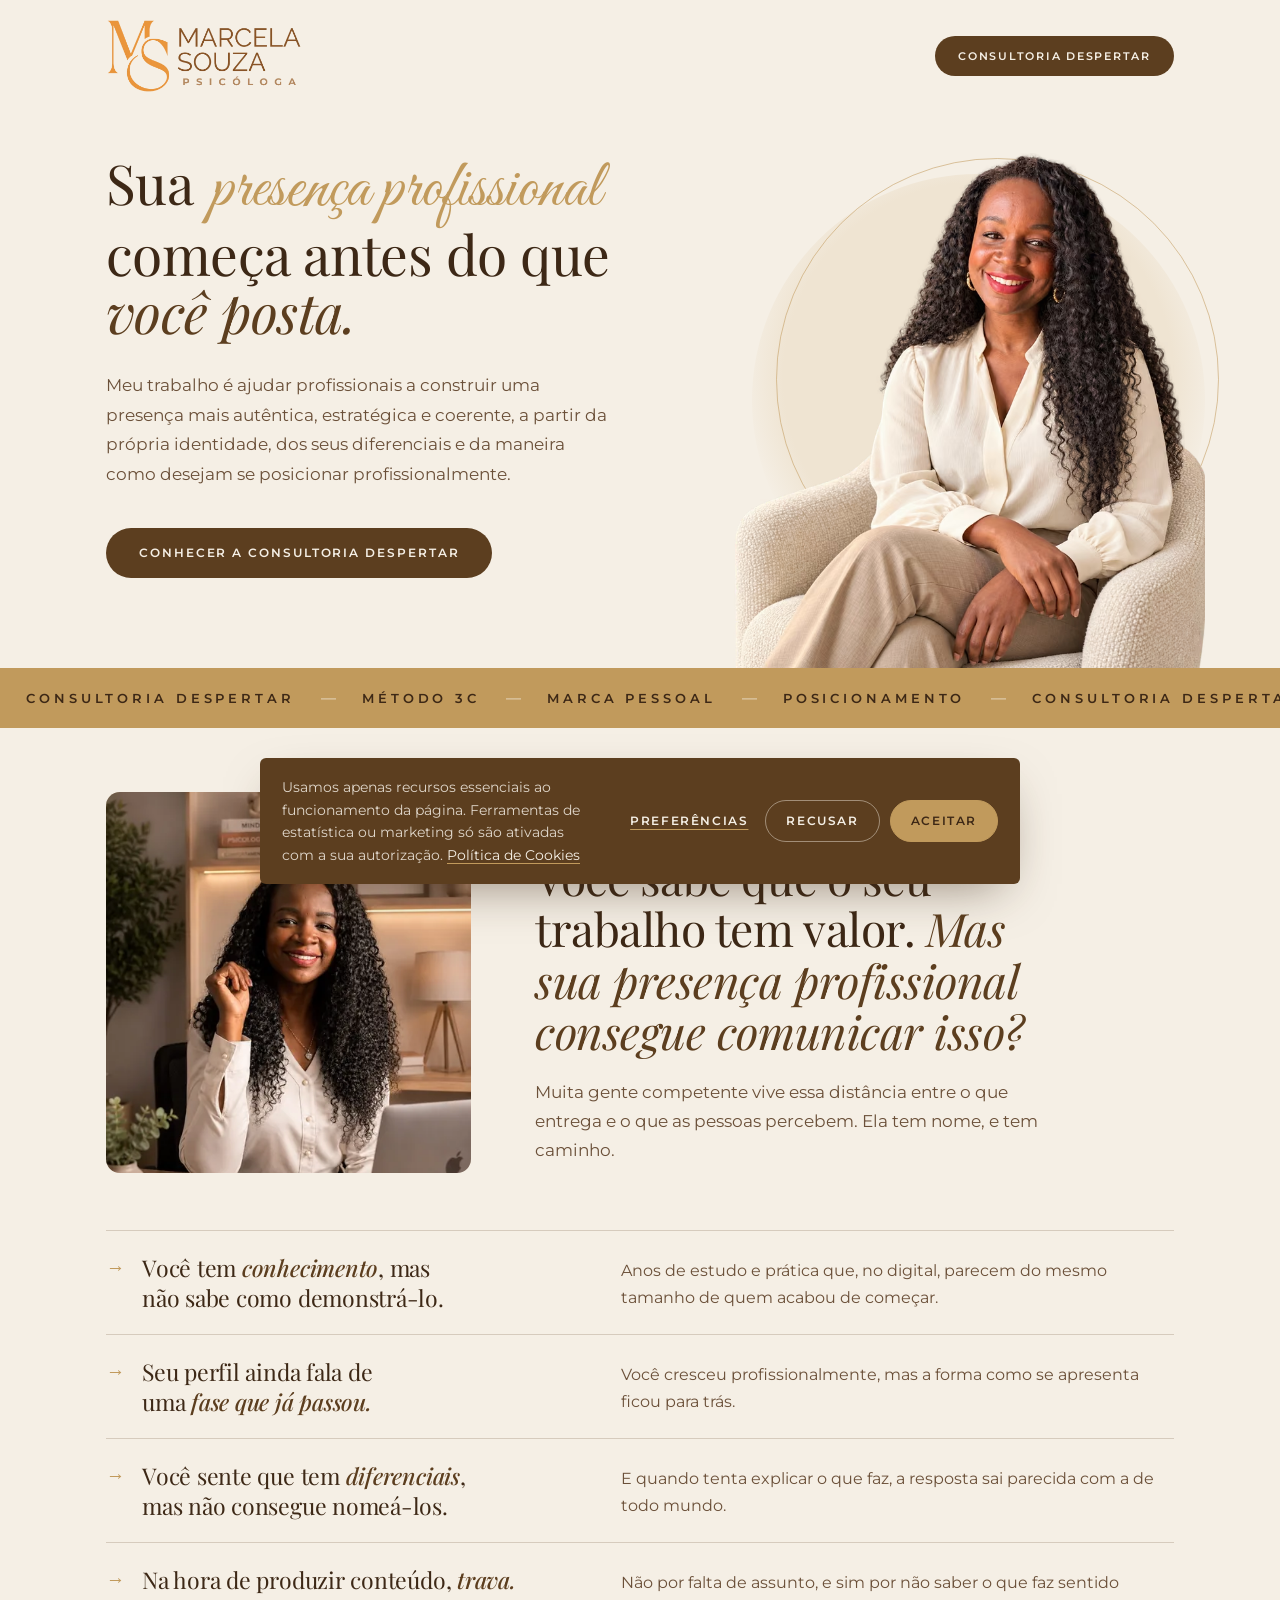
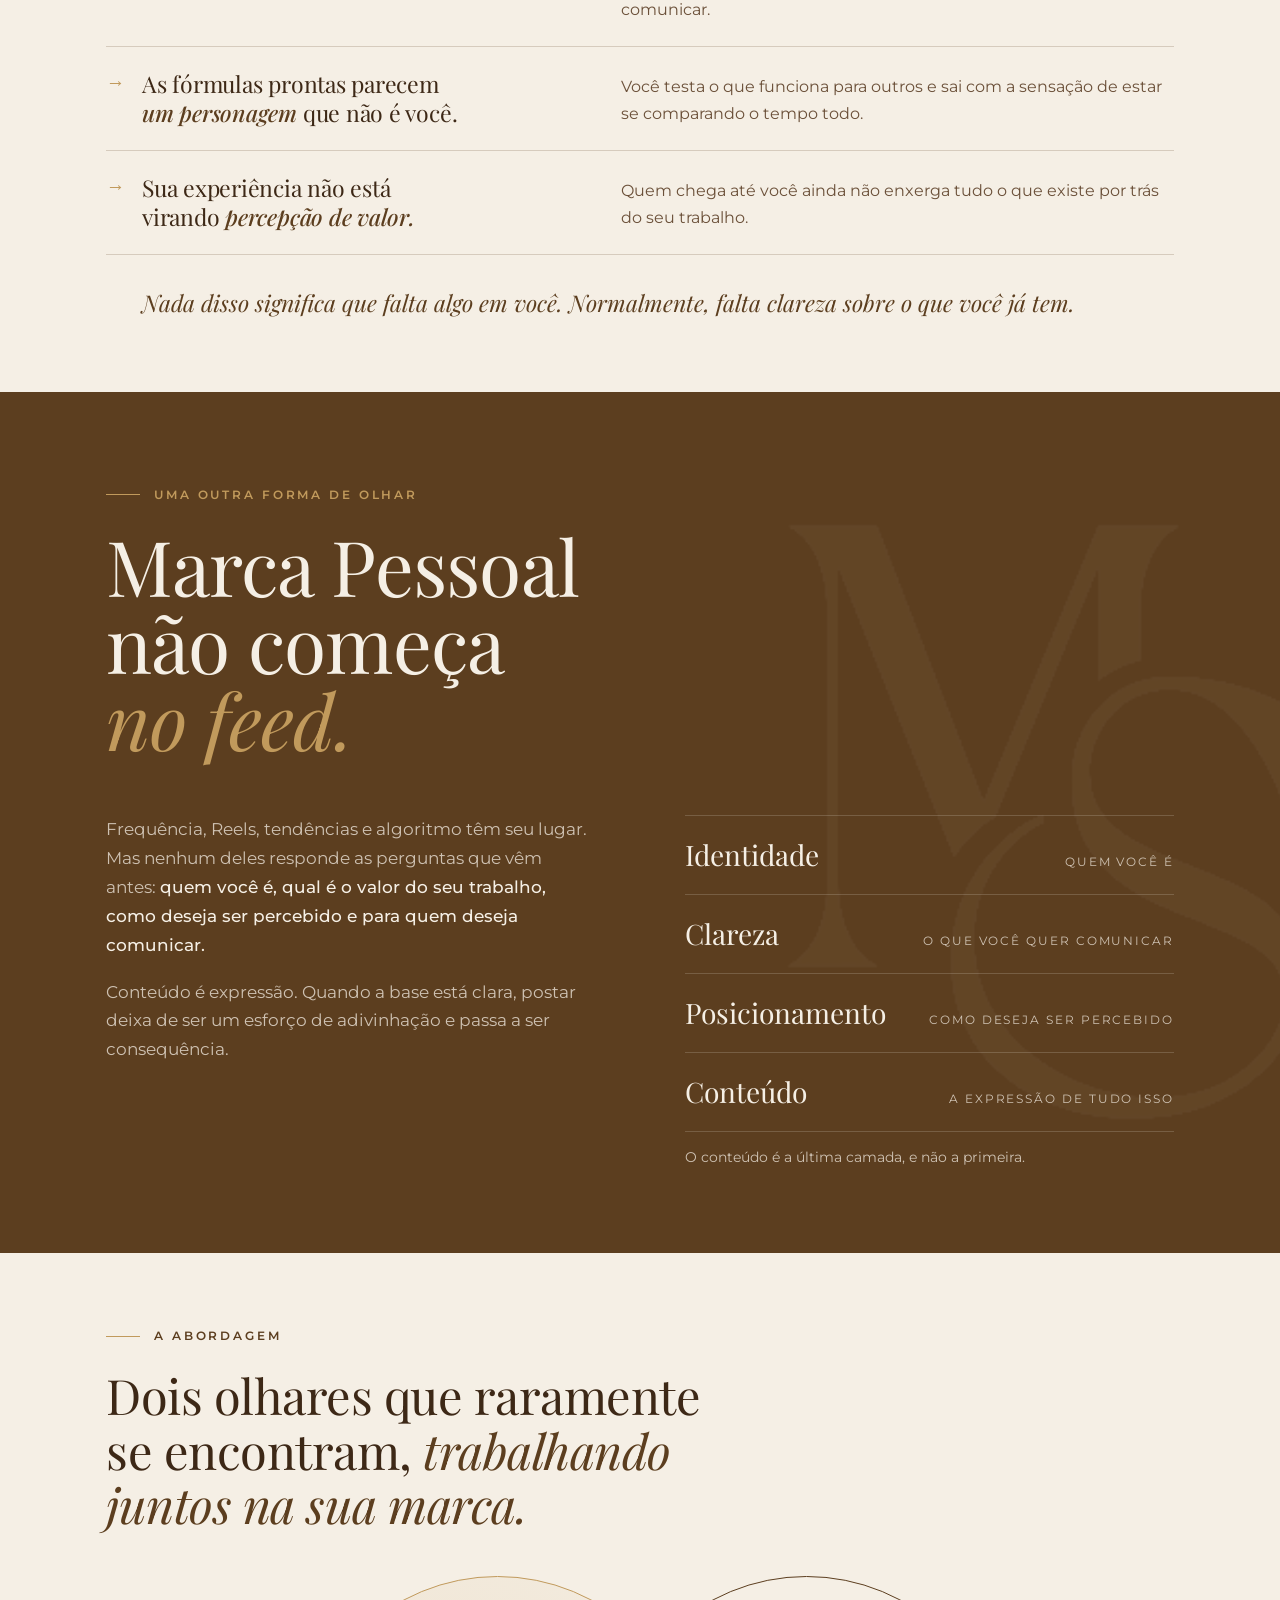
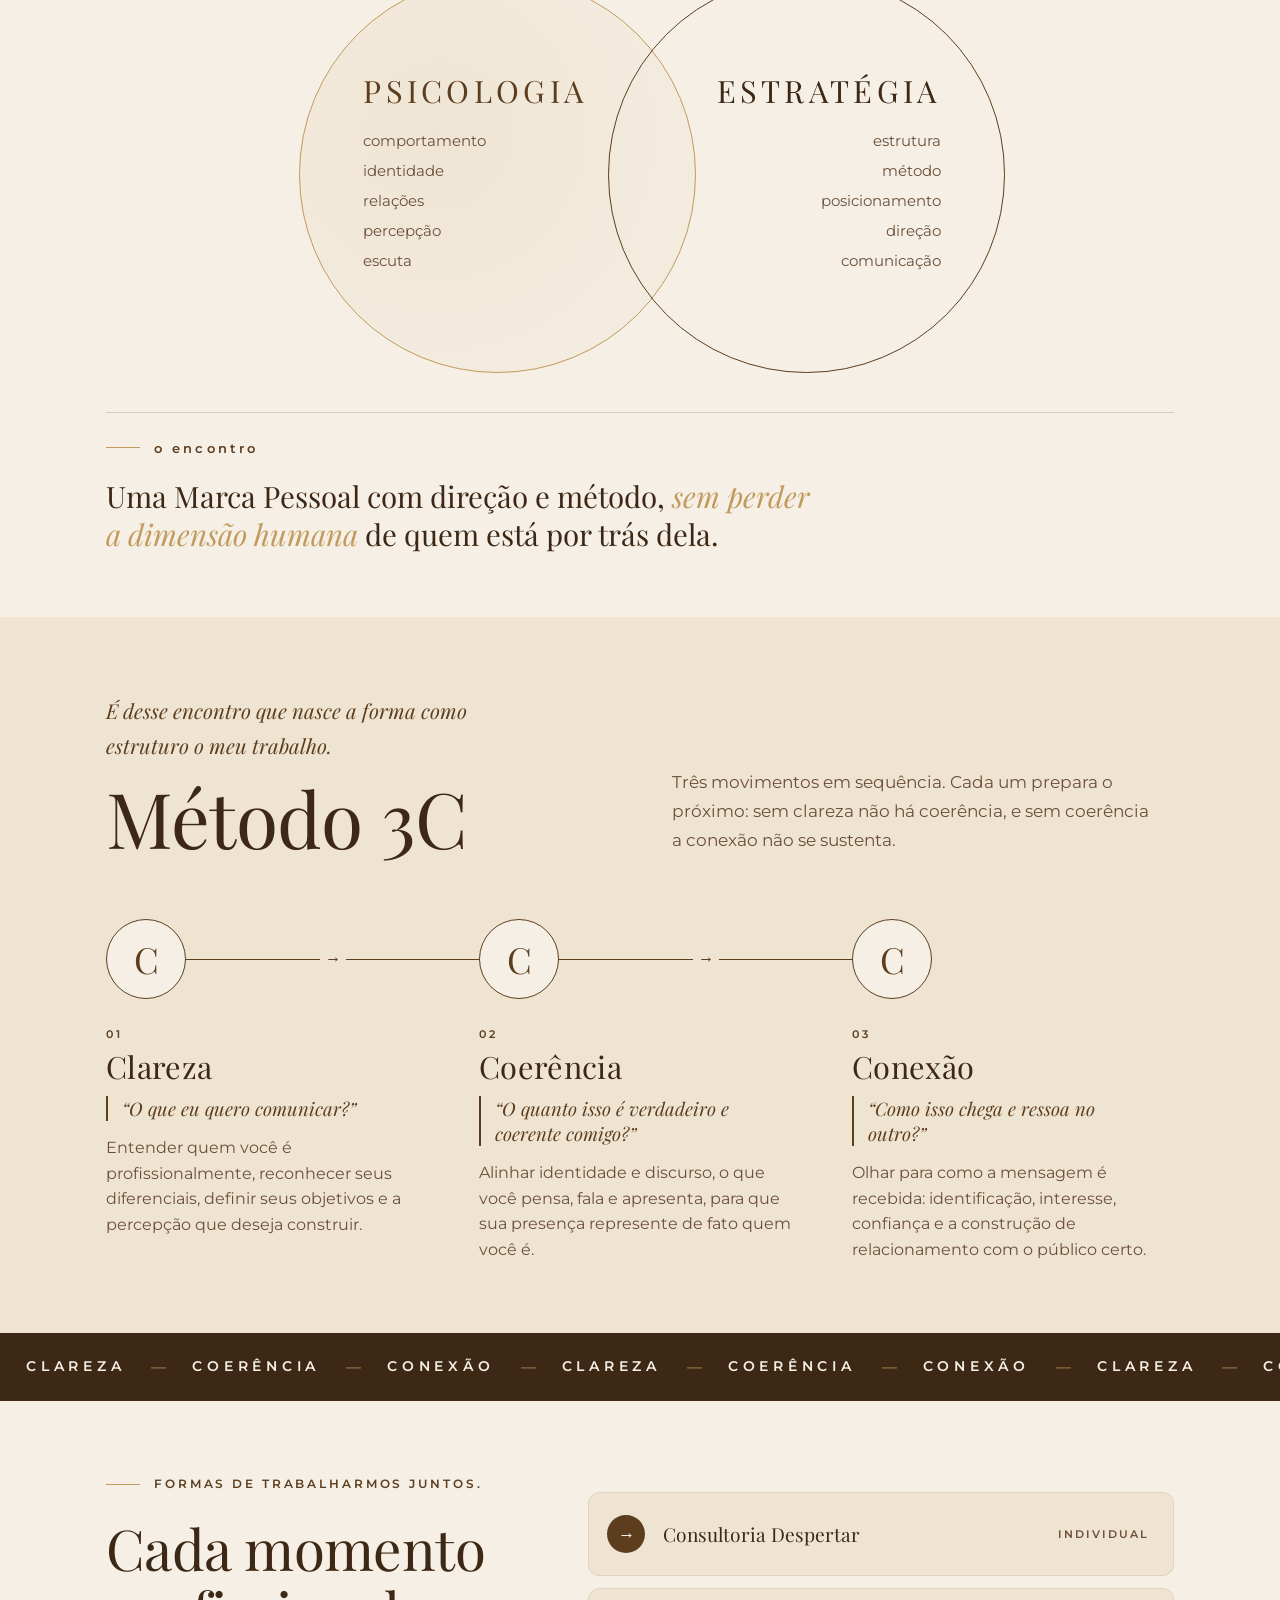
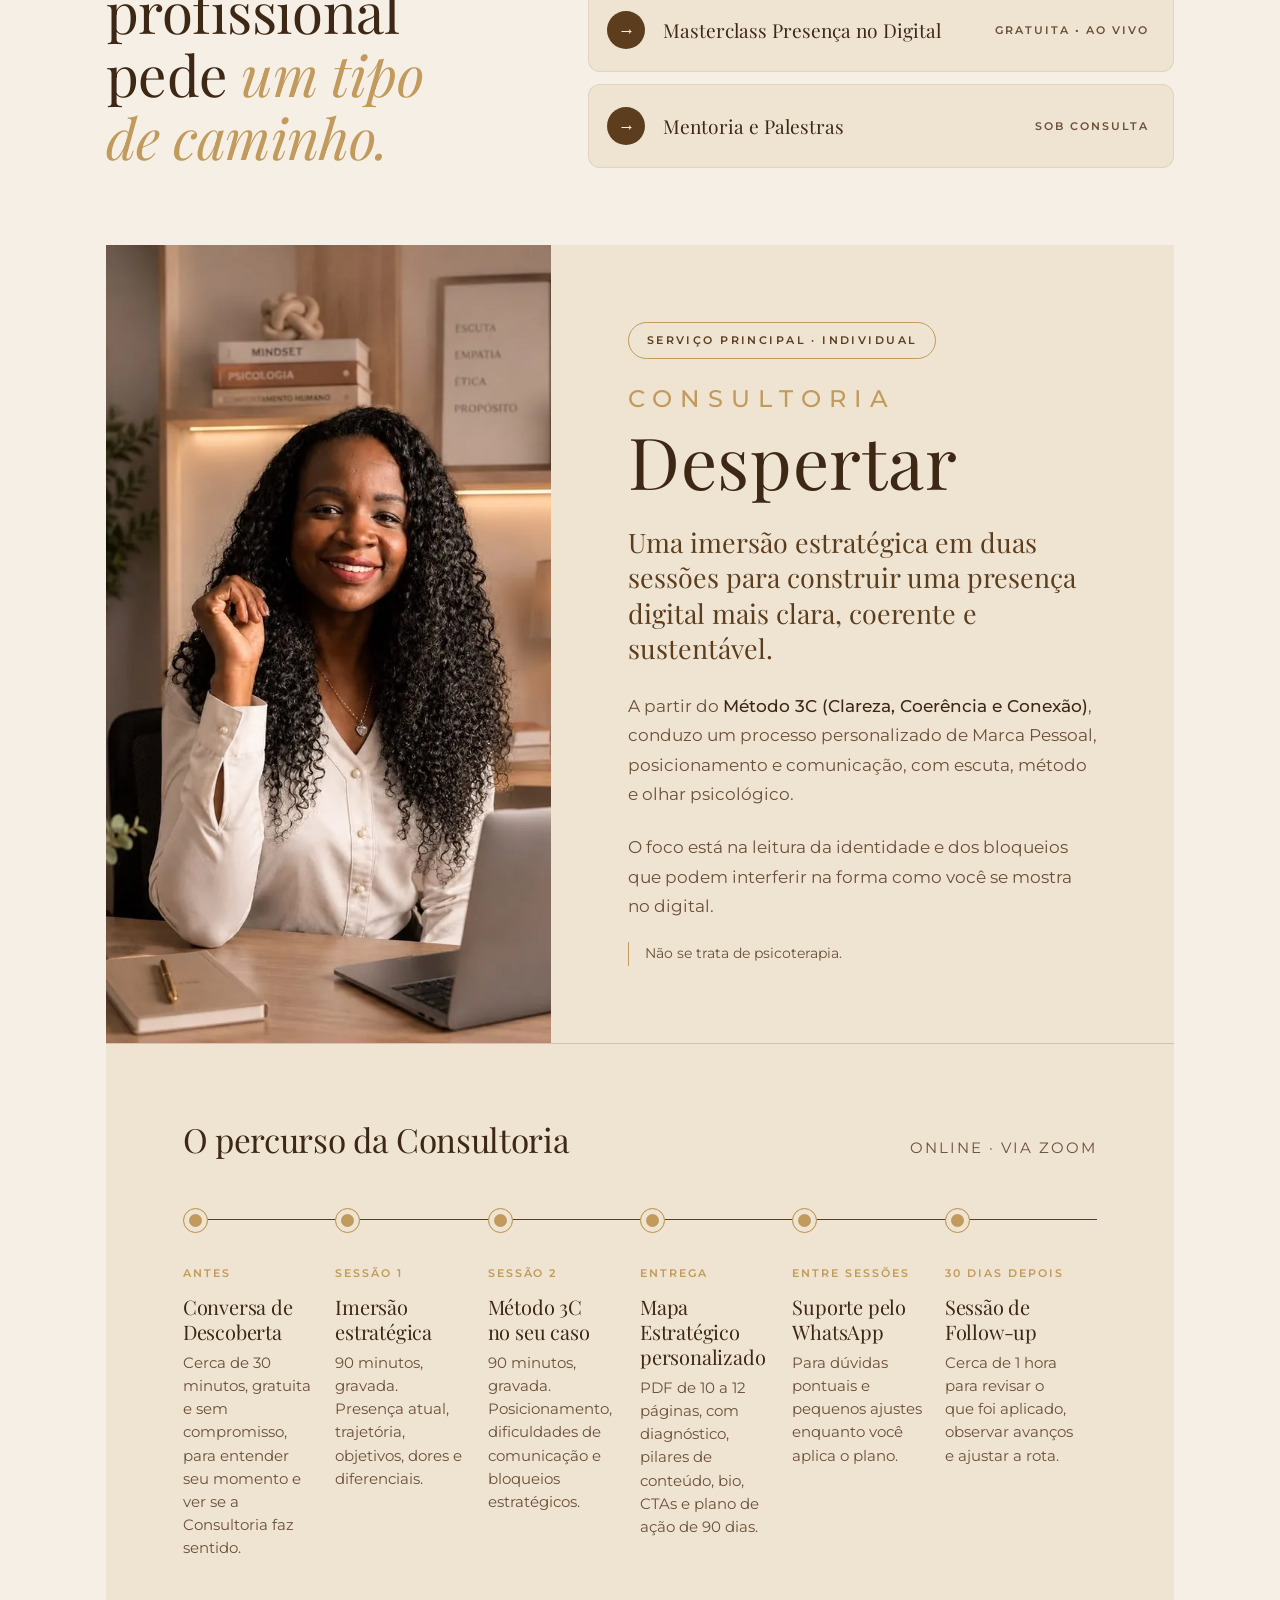
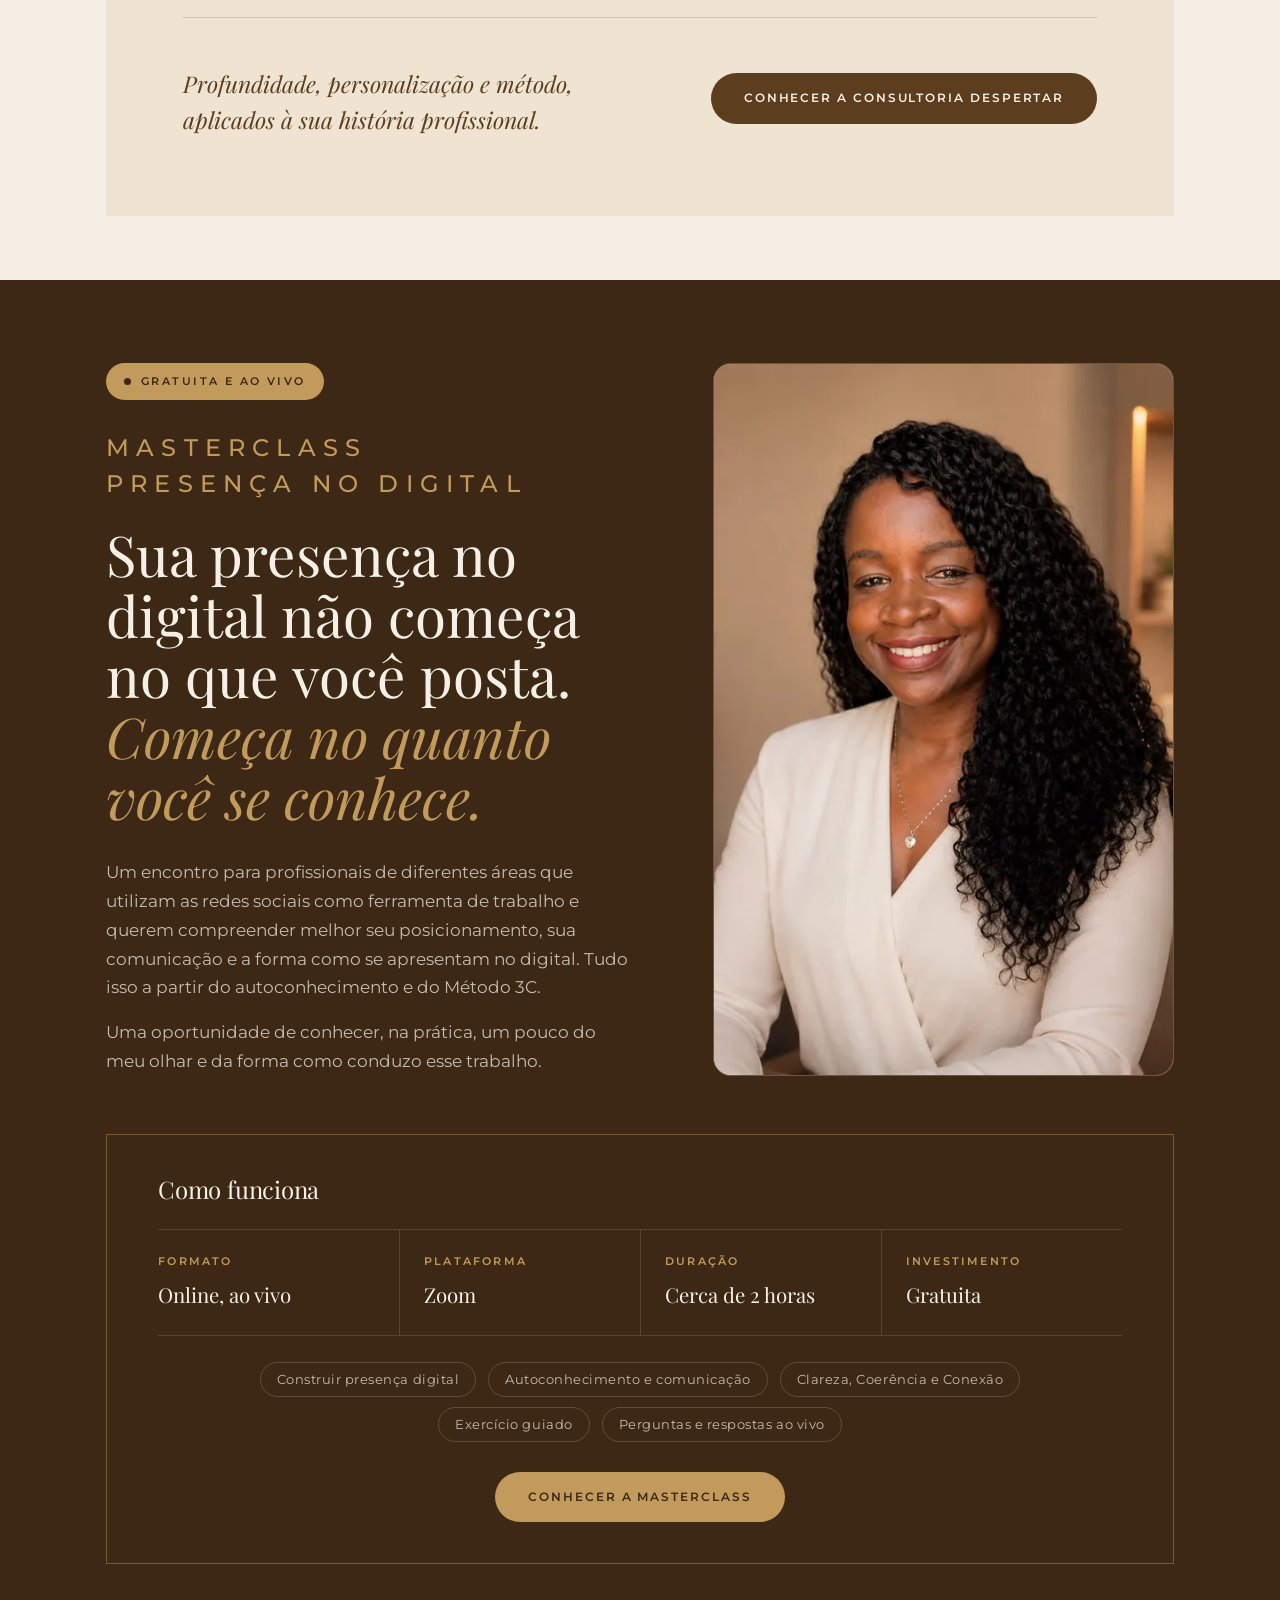
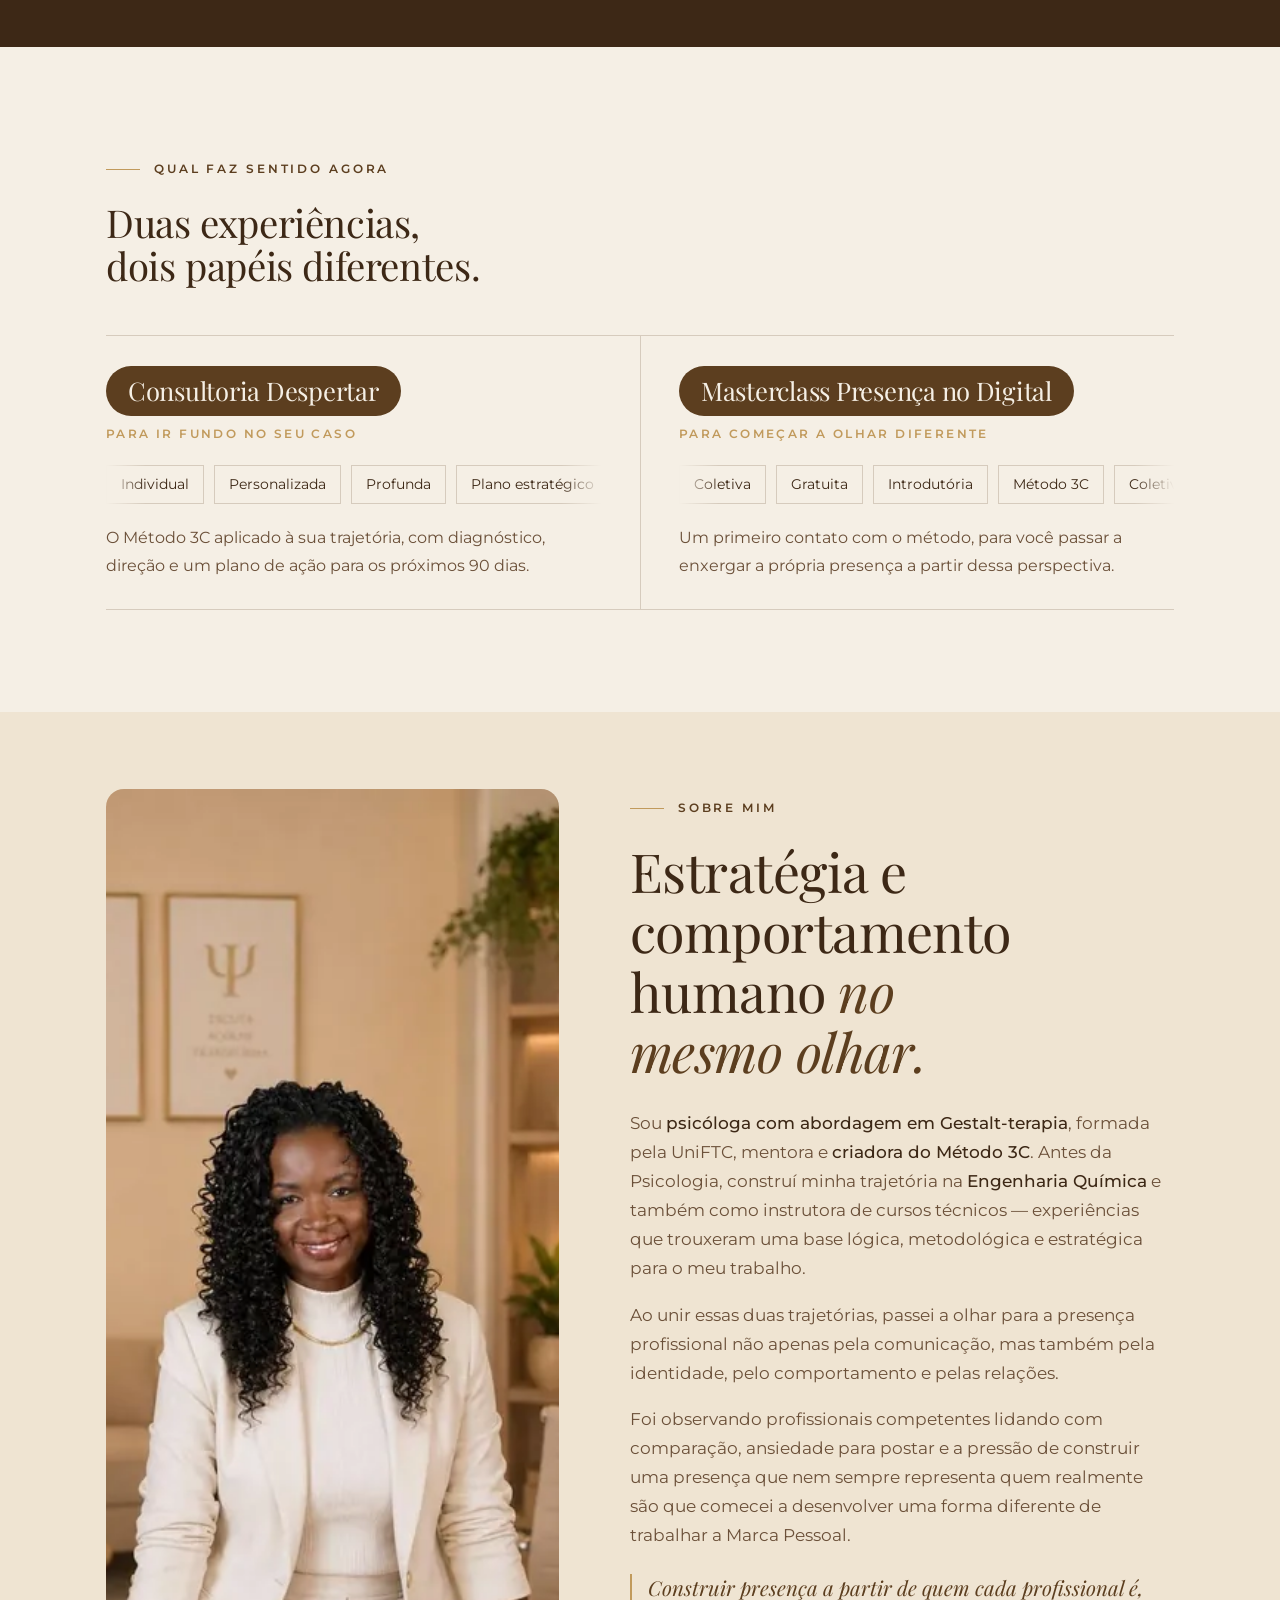
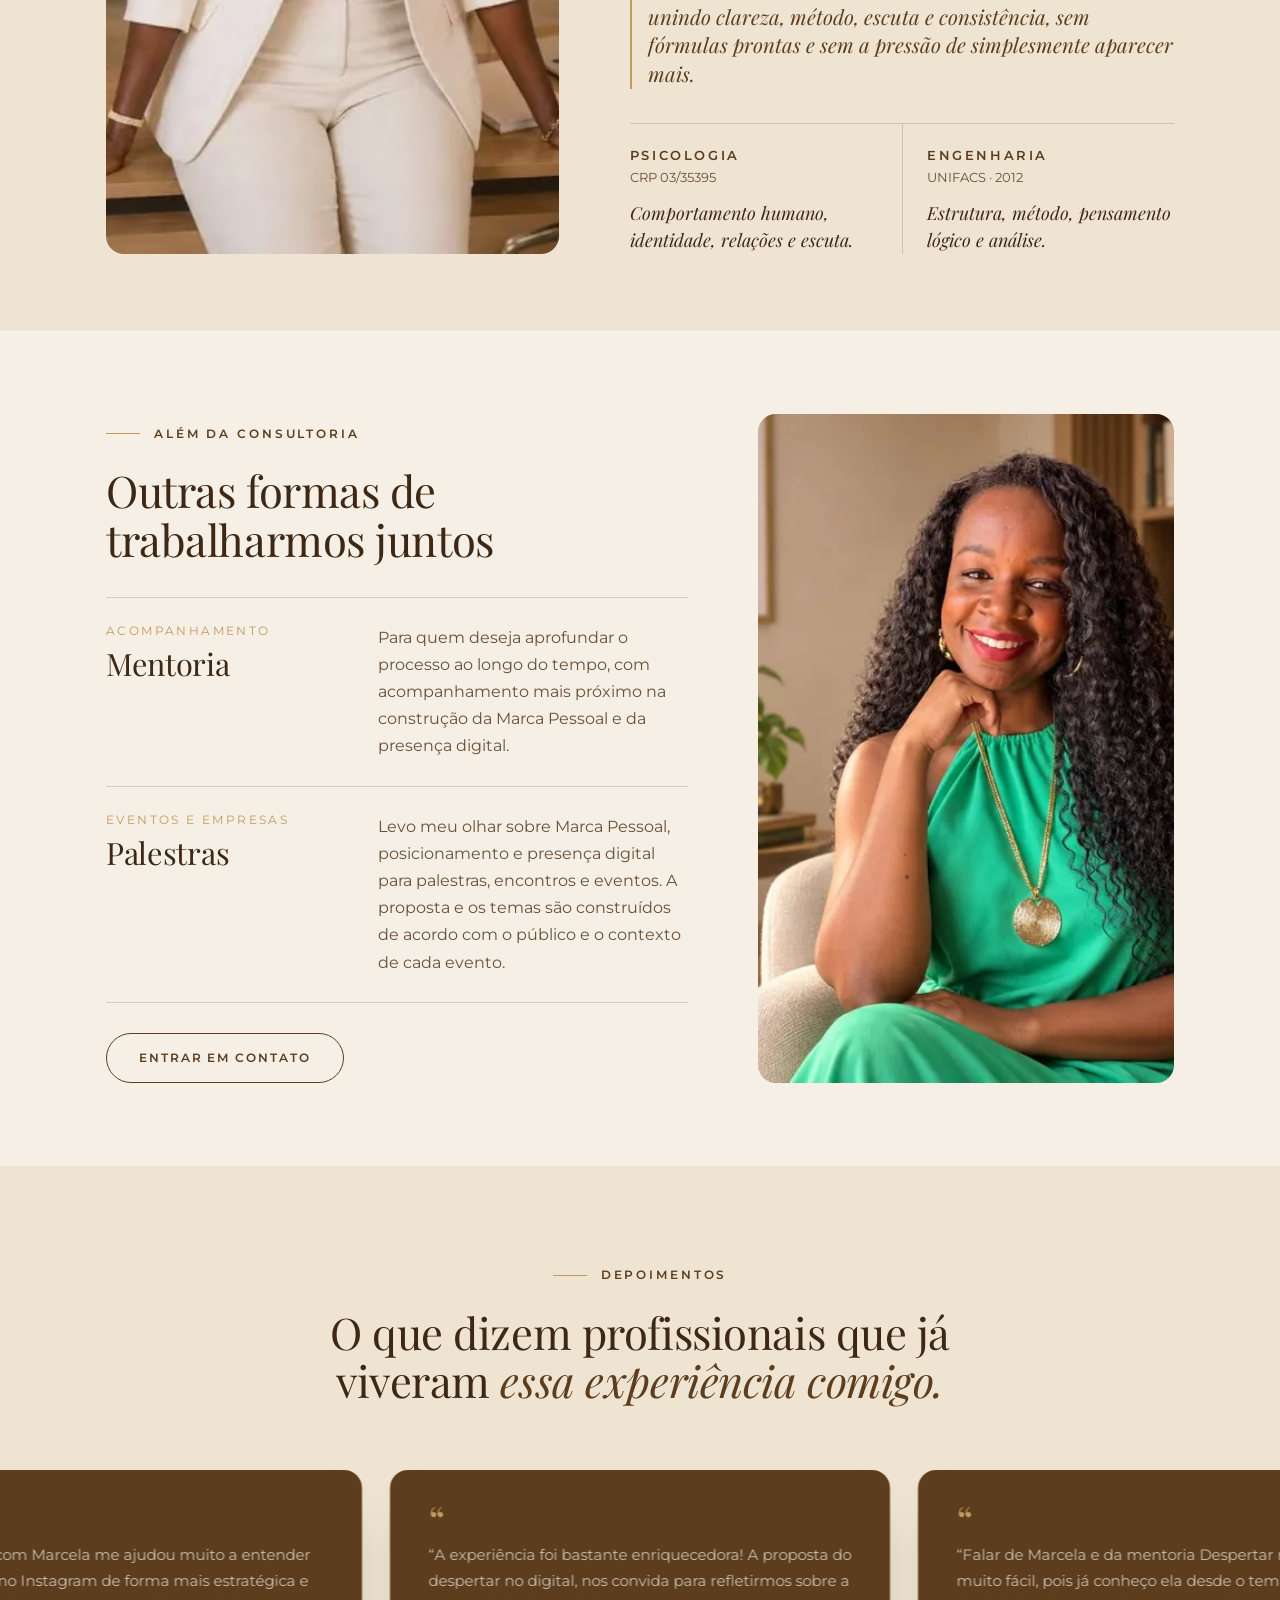
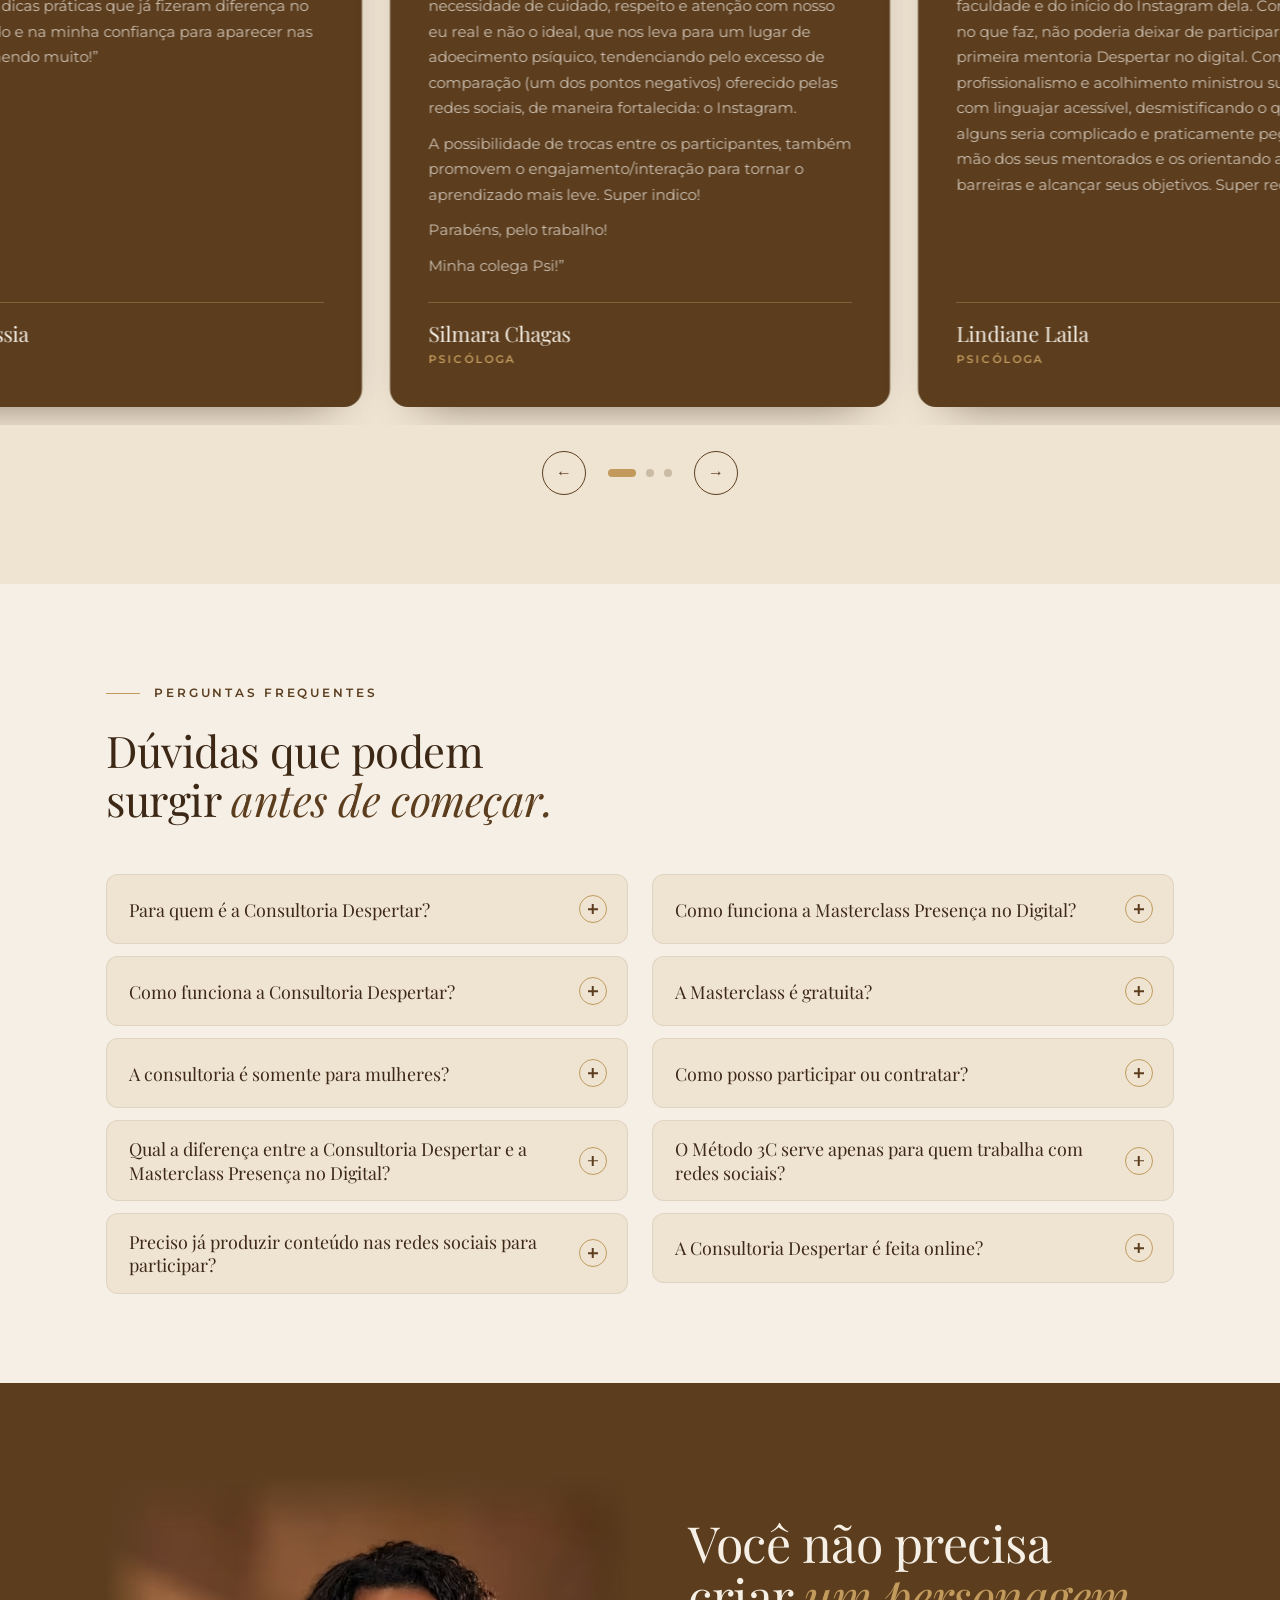
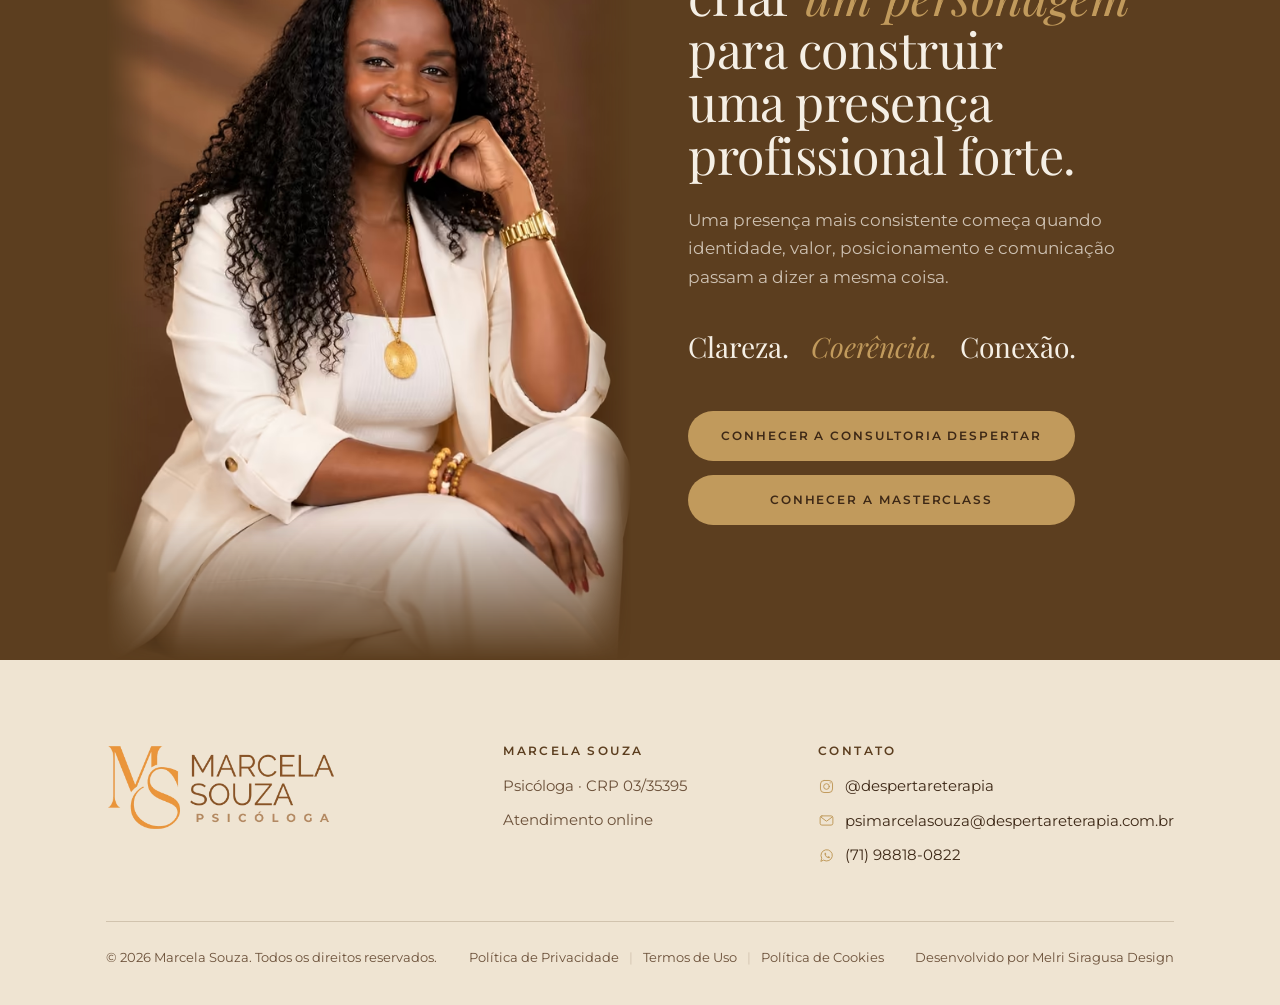
==== commit 73c59aa2: "Páginas legais (privacidade, termos, cookies), banner de consentimento e links no rodapé Co-Authored" ====
--- a/index.html
+++ b/index.html
@@ -1 +1 @@
-<!doctype html> <html lang="pt-BR"> <head> <meta charset="utf-8"> <meta name="viewport" content="width=device-width,initial-scale=1,viewport-fit=cover"> <meta name="description" content="Marcela Souza é psicóloga e trabalha Marca Pessoal, posicionamento e presença digital. Conheça o Método 3C, a Consultoria Despertar e a Masterclass Presença no Digital."> <meta name="theme-color" content="#F5EFE5"> <meta property="og:type" content="website"> <meta property="og:locale" content="pt_BR"> <meta property="og:title" content="Marcela Souza | Marca Pessoal e Presença Digital"> <meta property="og:description" content="Sua presença profissional começa antes do que você posta. Método 3C, Consultoria Despertar e Masterclass Presença no Digital."> <meta property="og:image" content="img/og-marcela.jpg"> <link rel="icon" type="image/png" href="img/favicon.png"> <link rel="apple-touch-icon" href="img/favicon.png"> <title>Marcela Souza | Marca Pessoal e Presença Digital</title> <link rel="preload" as="image" type="image/avif" imagesrcset="img/marcela-hero-recorte-480.avif 480w, img/marcela-hero-recorte-720.avif 720w, img/marcela-hero-recorte-900.avif 900w, img/marcela-hero-recorte-1185.avif 1185w" imagesizes="(max-width:720px) min(100vw, 480px), 52vw" fetchpriority="high"> <link rel="preload" as="font" type="font/woff2" href="fonts/playfair-display-latin-400-normal.woff2" crossorigin> <style>@font-face{font-family:'PF Times';font-style:normal;font-weight:400;src:local('Times New Roman'),local('TimesNewRomanPSMT'),local('Liberation Serif'),local('Tinos');size-adjust:111.26%;ascent-override:97.25%;descent-override:22.56%;line-gap-override:0%}@font-face{font-family:'PF Times';font-style:italic;font-weight:400;src:local('Times New Roman Italic'),local('TimesNewRomanPS-ItalicMT'),local('Liberation Serif Italic'),local('Tinos Italic');size-adjust:106.3%;ascent-override:101.8%;descent-override:23.61%;line-gap-override:0%}@font-face{font-family:'PF DejaVu';font-style:normal;font-weight:400;src:local('DejaVu Serif');size-adjust:87.29%;ascent-override:123.95%;descent-override:28.75%;line-gap-override:0%}@font-face{font-family:'PF DejaVu';font-style:italic;font-weight:400;src:local('DejaVu Serif Italic');size-adjust:83.4%;ascent-override:129.74%;descent-override:30.1%;line-gap-override:0%}@font-face{font-family:'MS Arial';font-style:normal;font-weight:400;src:local('Arial'),local('ArialMT'),local('Liberation Sans'),local('Arimo');size-adjust:112.83%;ascent-override:85.79%;descent-override:22.25%;line-gap-override:0%}@font-face{font-family:'MS Arial';font-style:normal;font-weight:600;src:local('Arial Bold'),local('Arial-BoldMT'),local('Liberation Sans Bold'),local('Arimo Bold');size-adjust:108.6%;ascent-override:89.13%;descent-override:23.11%;line-gap-override:0%}@font-face{font-family:'MS DejaVu';font-style:normal;font-weight:400;src:local('DejaVu Sans');size-adjust:99.48%;ascent-override:97.31%;descent-override:25.23%;line-gap-override:0%}@font-face{font-family:'MS DejaVu';font-style:normal;font-weight:600;src:local('DejaVu Sans Bold');size-adjust:91.16%;ascent-override:106.19%;descent-override:27.53%;line-gap-override:0%}@font-face{font-family:'GV Times';font-style:normal;font-weight:400;src:local('Times New Roman'),local('TimesNewRomanPSMT'),local('Liberation Serif'),local('Tinos');size-adjust:74.83%;ascent-override:113.72%;descent-override:53.59%;line-gap-override:0%}@font-face{font-family:'GV DejaVu';font-style:normal;font-weight:400;src:local('DejaVu Serif');size-adjust:63.74%;ascent-override:133.51%;descent-override:62.91%;line-gap-override:0%}@font-face{font-family:'Great Vibes';font-style:normal;font-weight:400;font-display:swap;src:url(fonts/great-vibes-latin-400-normal.woff2) format('woff2');unicode-range:U+0000-00FF,U+0131,U+0152-0153,U+02BB-02BC,U+02C6,U+02DA,U+02DC,U+0304,U+0308,U+0329,U+2000-206F,U+20AC,U+2122,U+2191,U+2193,U+2212,U+2215,U+FEFF,U+FFFD}@font-face{font-family:Montserrat;font-style:normal;font-weight:400;font-display:swap;src:url(fonts/montserrat-latin-400-normal.woff2) format('woff2');unicode-range:U+0000-00FF,U+0131,U+0152-0153,U+02BB-02BC,U+02C6,U+02DA,U+02DC,U+0304,U+0308,U+0329,U+2000-206F,U+20AC,U+2122,U+2191,U+2193,U+2212,U+2215,U+FEFF,U+FFFD}@font-face{font-family:Montserrat;font-style:normal;font-weight:500;font-display:swap;src:url(fonts/montserrat-latin-500-normal.woff2) format('woff2');unicode-range:U+0000-00FF,U+0131,U+0152-0153,U+02BB-02BC,U+02C6,U+02DA,U+02DC,U+0304,U+0308,U+0329,U+2000-206F,U+20AC,U+2122,U+2191,U+2193,U+2212,U+2215,U+FEFF,U+FFFD}@font-face{font-family:Montserrat;font-style:normal;font-weight:600;font-display:swap;src:url(fonts/montserrat-latin-600-normal.woff2) format('woff2');unicode-range:U+0000-00FF,U+0131,U+0152-0153,U+02BB-02BC,U+02C6,U+02DA,U+02DC,U+0304,U+0308,U+0329,U+2000-206F,U+20AC,U+2122,U+2191,U+2193,U+2212,U+2215,U+FEFF,U+FFFD}@font-face{font-family:'Playfair Display';font-style:normal;font-weight:400;font-display:swap;src:url(fonts/playfair-display-latin-400-normal.woff2) format('woff2');unicode-range:U+0000-00FF,U+0131,U+0152-0153,U+02BB-02BC,U+02C6,U+02DA,U+02DC,U+0304,U+0308,U+0329,U+2000-206F,U+20AC,U+2122,U+2191,U+2193,U+2212,U+2215,U+FEFF,U+FFFD}@font-face{font-family:'Playfair Display';font-style:italic;font-weight:400;font-display:swap;src:url(fonts/playfair-display-latin-400-italic.woff2) format('woff2');unicode-range:U+0000-00FF,U+0131,U+0152-0153,U+02BB-02BC,U+02C6,U+02DA,U+02DC,U+0304,U+0308,U+0329,U+2000-206F,U+20AC,U+2122,U+2191,U+2193,U+2212,U+2215,U+FEFF,U+FFFD}@font-face{font-family:'Playfair Display';font-style:normal;font-weight:500;font-display:swap;src:url(fonts/playfair-display-latin-500-normal.woff2) format('woff2');unicode-range:U+0000-00FF,U+0131,U+0152-0153,U+02BB-02BC,U+02C6,U+02DA,U+02DC,U+0304,U+0308,U+0329,U+2000-206F,U+20AC,U+2122,U+2191,U+2193,U+2212,U+2215,U+FEFF,U+FFFD}@font-face{font-family:'Playfair Display';font-style:italic;font-weight:500;font-display:swap;src:url(fonts/playfair-display-latin-500-italic.woff2) format('woff2');unicode-range:U+0000-00FF,U+0131,U+0152-0153,U+02BB-02BC,U+02C6,U+02DA,U+02DC,U+0304,U+0308,U+0329,U+2000-206F,U+20AC,U+2122,U+2191,U+2193,U+2212,U+2215,U+FEFF,U+FFFD}@font-face{font-family:'Playfair Display';font-style:normal;font-weight:600;font-display:swap;src:url(fonts/playfair-display-latin-600-normal.woff2) format('woff2');unicode-range:U+0000-00FF,U+0131,U+0152-0153,U+02BB-02BC,U+02C6,U+02DA,U+02DC,U+0304,U+0308,U+0329,U+2000-206F,U+20AC,U+2122,U+2191,U+2193,U+2212,U+2215,U+FEFF,U+FFFD}@font-face{font-family:'Playfair Display';font-style:italic;font-weight:600;font-display:swap;src:url(fonts/playfair-display-latin-600-italic.woff2) format('woff2');unicode-range:U+0000-00FF,U+0131,U+0152-0153,U+02BB-02BC,U+02C6,U+02DA,U+02DC,U+0304,U+0308,U+0329,U+2000-206F,U+20AC,U+2122,U+2191,U+2193,U+2212,U+2215,U+FEFF,U+FFFD}</style> <style>:root{color-scheme:light;--bg:#F5EFE5;--box:#EFE4D2;--gold:#C19A5C;--brown:#5C3E1F;--ink:#3D2816;--muted:#6B5039;--line:rgba(92,62,31,.2);--line-soft:rgba(92,62,31,.12);--on-dark:#F5EFE5;--on-dark-muted:rgba(245,239,229,.74);--f-display:"Playfair Display","PF Times","PF DejaVu",Cambria,Georgia,"Times New Roman",serif;--f-script:"Great Vibes","GV Times","GV DejaVu","Allura","Snell Roundhand",cursive;--f-body:"Montserrat","MS Arial","MS DejaVu",Inter,Calibri,"Segoe UI",system-ui,sans-serif;--container:1180px;--gutter:clamp(20px, 5vw, 56px);--section:clamp(88px, 11vw, 150px);--r:2px;--ease:cubic-bezier(.22,.61,.36,1);--header-h:112px}*{box-sizing:border-box}html{scroll-behavior:smooth;scroll-padding-top:76px}body{margin:0;background:var(--bg);color:var(--ink);font-family:var(--f-body);font-size:17px;line-height:1.7;font-weight:400;-webkit-font-smoothing:antialiased;text-rendering:optimizeLegibility;overflow-x:hidden}img{max-width:100%;display:block;height:auto}a{color:inherit}h1,h2,h3,h4{font-family:var(--f-display);font-weight:400;line-height:1.12;margin:0;text-wrap:balance;letter-spacing:-.01em}p{margin:0}.wrap{max-width:var(--container);margin-inline:auto;padding-inline:var(--gutter)}.eyebrow{font-family:var(--f-body);font-size:12px;font-weight:600;letter-spacing:.24em;text-transform:uppercase;color:var(--brown);display:inline-flex;align-items:center;gap:14px}.eyebrow::before{content:"";width:34px;height:1px;background:var(--gold)}.script{font-family:var(--f-script);font-weight:400;color:var(--gold);letter-spacing:0;line-height:1}.lead{font-size:clamp(17px,1.35vw,19px);color:var(--muted);max-width:56ch}.btn{display:inline-flex;align-items:center;justify-content:center;gap:12px;min-height:54px;padding:15px 30px;border-radius:var(--r);font-family:var(--f-body);font-size:13px;font-weight:600;letter-spacing:.14em;text-transform:uppercase;text-decoration:none;cursor:pointer;border:1px solid transparent;transition:background-color .35s var(--ease),color .35s var(--ease),border-color .35s var(--ease),transform .35s var(--ease)}.btn:active{transform:translateY(1px)}.btn:focus-visible,.footer a:focus-visible,.link:focus-visible{outline:2px solid var(--gold);outline-offset:3px}.btn-primary{background:var(--brown);color:var(--bg)}.btn-primary:hover{background:var(--ink)}.btn-ghost{border-color:var(--brown);color:var(--brown);background:0 0}.btn-ghost:hover{background:var(--brown);color:var(--bg)}.on-dark .btn-primary{background:var(--gold);color:var(--ink)}.on-dark .btn-primary:hover{background:var(--bg)}.on-dark .btn-ghost{border-color:rgba(245,239,229,.55);color:var(--on-dark)}.on-dark .btn-ghost:hover{background:var(--bg);color:var(--ink);border-color:var(--bg)}.link{font-size:13px;font-weight:600;letter-spacing:.14em;text-transform:uppercase;text-decoration:none;color:var(--brown);display:inline-flex;align-items:center;gap:10px;padding-block:8px;background:linear-gradient(var(--gold),var(--gold)) 0 100%/100% 1px no-repeat;transition:background-size .4s var(--ease)}.link:hover{background-size:0 1px;background-position:100% 100%}.header{position:fixed;top:0;left:0;right:0;z-index:50;padding-top:env(safe-area-inset-top,0);transition:background-color .4s var(--ease),box-shadow .4s var(--ease)}.header-inner{display:flex;align-items:center;justify-content:space-between;gap:24px;height:var(--header-h);transition:height .4s var(--ease)}.header.scrolled{background:rgba(245,239,229,.95);backdrop-filter:blur(10px);-webkit-backdrop-filter:blur(10px);box-shadow:0 1px 0 var(--line-soft)}.header.scrolled .header-inner{height:78px}.brand{display:block;flex:none;line-height:0}.brand picture,.final-photo picture,.footer-logo picture{display:contents}.brand img{height:74px;width:auto;transition:height .4s var(--ease)}.header.scrolled .brand img{height:54px}.header-cta{min-height:40px;padding:10px 22px;font-size:11px;letter-spacing:.16em;white-space:nowrap;border-radius:999px}.photo{position:relative;background:var(--box);overflow:hidden}.photo>img{width:100%;height:100%;object-fit:cover;position:relative;z-index:1}.photo.is-empty>img{display:none}.photo .ph{position:absolute;inset:0;display:flex;flex-direction:column;align-items:center;justify-content:center;gap:18px;text-align:center;padding:24px;color:var(--muted);font-size:12px;letter-spacing:.16em;text-transform:uppercase;background:radial-gradient(120% 80% at 50% 0,rgba(193,154,92,.18),transparent 60%),var(--box)}.photo .ph img{display:block;width:84px;height:auto;opacity:.55;object-fit:contain}.hero{--hero-top:clamp(24px,3.2vw,48px);padding-top:var(--header-h);position:relative;overflow:hidden}.hero-grid{display:grid;grid-template-columns:.96fr 1.04fr;gap:clamp(24px,3vw,48px);align-items:stretch}.hero-copy{position:relative;z-index:2;padding-block:var(--hero-top) clamp(64px,7vw,104px)}.hero h1{font-size:clamp(38px,4.3vw,62px);color:var(--ink);line-height:1.06}.hero h1 .hl-line{display:block;white-space:nowrap}.hero h1 .hl-first{margin-bottom:.06em}.hero h1 .script{display:inline;font-size:1.22em;line-height:.9;margin-left:.08em;vertical-align:baseline}.hero h1 em{font-style:italic;color:var(--brown)}.hero .lead{margin-top:30px}.hero-ctas{display:flex;flex-wrap:wrap;align-items:center;gap:18px 28px;margin-top:40px}.btn-hero{min-height:50px;padding:14px 30px;font-size:12px;letter-spacing:.16em;border-radius:8px;box-shadow:0 0 0 0 rgba(193,154,92,.6);animation:ctaPulse 2.4s cubic-bezier(.4,0,.2,1) infinite;will-change:transform,box-shadow}.btn-hero:hover{animation-play-state:paused;transform:translateY(-1px);box-shadow:0 10px 24px -12px rgba(61,40,22,.55)}@keyframes ctaPulse{0%{transform:scale(1);box-shadow:0 0 0 0 rgba(193,154,92,.6)}45%{transform:scale(1.045);box-shadow:0 0 0 10px rgba(193,154,92,.18)}70%{transform:scale(1);box-shadow:0 0 0 16px rgba(193,154,92,0)}100%{transform:scale(1);box-shadow:0 0 0 0 rgba(193,154,92,0)}}.hero-figure{position:relative;margin:0;min-height:100%}.hero-art{position:absolute;top:var(--hero-top);bottom:0;right:calc(-1 * clamp(0px,2.4vw,40px));aspect-ratio:1185/1294;max-width:calc(100% + clamp(0px,2.4vw,40px) + 40px)}.hero-art::before{content:"";position:absolute;left:4%;right:0;top:4%;aspect-ratio:1;border-radius:50%;background:radial-gradient(circle at 50% 45%,var(--box) 0,var(--box) 58%,rgba(239,228,210,0) 71%)}.hero-art::after{content:"";position:absolute;left:9%;right:-3%;top:1%;aspect-ratio:1;border-radius:50%;border:1px solid rgba(193,154,92,.55)}.hero-art img,.hero-art picture{position:relative;z-index:1;display:block;width:100%;height:100%;object-fit:contain;object-position:right bottom}.marquee{background:var(--gold);color:var(--ink);overflow:hidden;position:relative;z-index:3;padding-block:19px}.marquee-track{display:flex;width:max-content;animation:marquee 48s linear infinite}.marquee-group{display:flex;align-items:center;flex:none}.marquee span{font-family:var(--f-body);font-size:13px;font-weight:600;letter-spacing:.3em;text-transform:uppercase;white-space:nowrap;padding-inline:26px}.marquee i{font-style:normal;color:var(--bg);font-size:15px;line-height:1;opacity:.9}@keyframes marquee{from{transform:translateX(0)}to{transform:translateX(-50%)}}.marquee:hover .marquee-track{animation-play-state:paused}.marquee+.ident,.marquee+main .ident{border-top:0}.ident{padding-block:clamp(48px,5vw,72px) clamp(48px,5.5vw,80px);border-top:1px solid var(--line-soft)}.ident-top{display:grid;grid-template-columns:minmax(0,4fr) minmax(0,7fr);gap:clamp(32px,5vw,72px);align-items:stretch}.ident-photo{border-radius:14px;min-height:340px;height:100%}.ident-photo>img{position:absolute;inset:0;object-position:50% 30%}.ident-head{align-self:center;padding-block:8px}.ident-head h2{font-size:clamp(32px,3.6vw,50px);margin-top:22px;max-width:20ch}.ident-head h2 em{color:var(--brown)}.ident-head p{margin-top:20px;color:var(--muted);max-width:46ch}.ident-list{list-style:none;margin:clamp(40px,4.5vw,64px) 0 0;padding:0;border-top:1px solid var(--line)}.ident-list li{display:grid;grid-template-columns:18px minmax(0,5fr) minmax(0,6fr);column-gap:18px;align-items:start;padding:22px 0;border-bottom:1px solid var(--line)}.ident-list li>div{display:contents}.ident-list .mark{font-family:var(--f-body);font-weight:300;color:var(--gold);font-size:17px;line-height:1;height:calc(clamp(20px,1.8vw,25px) * 1.28);display:flex;align-items:center}.ident-list h3{font-size:clamp(20px,1.8vw,25px);line-height:1.28;color:var(--ink);padding-right:clamp(16px,3vw,48px)}.ident-list h3 b{font-weight:500;font-style:italic;color:var(--brown)}.ident-list p{color:var(--muted);font-size:16px;max-width:52ch;padding-top:4px}.ident-close{margin-top:28px;padding-left:36px;font-family:var(--f-display);font-size:clamp(20px,1.8vw,24px);font-style:italic;color:var(--brown);max-width:none}@media (max-width:920px){.ident-top{grid-template-columns:minmax(0,2fr) minmax(0,3fr);gap:32px}.ident-photo{min-height:300px}.ident-list li{grid-template-columns:18px minmax(0,1fr);row-gap:6px}.ident-list li>div{display:block}.ident-list p{padding-top:6px}}@media (max-width:720px){.ident{padding-block:40px 48px}.ident-top{grid-template-columns:1fr;gap:28px}.ident-photo{min-height:0;height:auto;aspect-ratio:4/3.3}.ident-photo img{object-position:50% 28%}.ident-head{padding-block:0}.ident-head h2{margin-top:18px}.ident-head p{margin-top:16px}.ident-list{margin-top:32px}.ident-list li{grid-template-columns:16px minmax(0,1fr);column-gap:14px;padding:20px 0}.ident-list .mark{font-size:15px;height:calc(20px * 1.28)}.ident-list h3{padding-right:0}.ident-close{margin-top:24px;padding-left:30px}}.shift{background:var(--brown);color:var(--on-dark);padding-block:clamp(56px,6.5vw,96px);position:relative;overflow:hidden}.shift::after{content:"";position:absolute;right:-6%;top:50%;width:min(620px,70vw);aspect-ratio:1;translate:0 -50%;background:url("img/monograma.webp") center/contain no-repeat;opacity:.035;pointer-events:none;filter:brightness(2.2) saturate(.4)}.shift .eyebrow{color:var(--gold)}.shift h2{font-size:clamp(40px,6vw,86px);line-height:1;margin-top:22px;max-width:13ch}.shift h2 em{font-style:italic;color:var(--gold)}.shift-body{display:grid;grid-template-columns:1fr 1fr;gap:clamp(40px,7vw,110px);margin-top:clamp(36px,4.5vw,60px);position:relative;z-index:1}.shift-body p{color:var(--on-dark-muted);max-width:46ch}.shift-body p+p{margin-top:18px}.shift-body strong{color:var(--on-dark);font-weight:500}.layers{list-style:none;margin:0;padding:0;counter-reset:l}.layers li{display:flex;align-items:baseline;justify-content:space-between;gap:20px;padding:15px 0;border-bottom:1px solid rgba(245,239,229,.18)}.layers li:first-child{border-top:1px solid rgba(245,239,229,.18)}.layers .word{font-family:var(--f-display);font-size:clamp(22px,2.2vw,30px)}.layers .note{font-size:12px;letter-spacing:.16em;text-transform:uppercase;color:var(--on-dark-muted);text-align:right}.layers-cap{margin-top:14px;font-size:14px;color:var(--on-dark-muted)}.meet{padding-block:clamp(48px,5vw,72px)}.meet-head{max-width:780px}.meet-head h2{font-size:clamp(32px,3.8vw,52px);margin-top:22px}.meet-head h2 em{font-style:italic;color:var(--brown)}.venn{--d:clamp(290px,31vw,410px);position:relative;display:grid;grid-template-columns:1fr 1fr;align-items:center;margin:clamp(32px,3.5vw,48px) auto 0;max-width:calc(var(--d) * 1.72)}.circle{width:var(--d);aspect-ratio:1;border-radius:50%;display:flex;flex-direction:column;justify-content:center;padding:0 calc(var(--d) * .16);position:relative}.circle.psi{border:1px solid var(--gold);background:radial-gradient(circle at 35% 40%,rgba(239,228,210,.9),rgba(239,228,210,.35) 70%);align-items:flex-start;text-align:left}.circle.est{border:1px solid var(--brown);margin-left:calc(var(--d) * -.22);align-items:flex-end;text-align:right}.circle.psi{animation:meetL 7s ease-in-out infinite alternate}.circle.est{animation:meetR 7s ease-in-out infinite alternate}@keyframes meetL{from{transform:translateX(-14px)}to{transform:translateX(16px)}}@keyframes meetR{from{transform:translateX(14px)}to{transform:translateX(-16px)}}.circle h3{font-size:clamp(22px,2.4vw,32px);letter-spacing:.14em;text-transform:uppercase;font-weight:400}.circle.psi h3{color:var(--brown)}.circle ul{list-style:none;margin:18px 0 0;padding:0;font-size:15px;color:var(--muted);line-height:2}.circle.psi ul{max-width:14ch}.circle.est ul{max-width:14ch}.meet-foot{display:flex;flex-direction:column;align-items:flex-start;gap:18px;margin:clamp(28px,3vw,44px) 0 0;padding-top:24px;border-top:1px solid var(--line)}.meet-foot .meet-label{text-transform:none;font-size:13px;white-space:nowrap}.meet-foot p{font-family:var(--f-display);font-size:clamp(22px,2.3vw,30px);line-height:1.3;color:var(--ink);max-width:40ch}.meet-foot p em{color:var(--gold)}.method{--g:clamp(28px,4vw,56px);--node:80px;background:var(--box);padding-top:clamp(56px,6vw,88px);position:relative;overflow:hidden}.method-head{display:grid;grid-template-columns:1fr 1fr;gap:clamp(28px,5vw,80px);align-items:end}.method-head .bridge{font-family:var(--f-display);font-style:italic;font-size:clamp(18px,1.6vw,22px);color:var(--brown);margin-bottom:16px;max-width:34ch}.method-head h2{font-size:clamp(44px,6vw,84px);line-height:.98}.method-head p{color:var(--muted);max-width:44ch}.step{--c:var(--brown)}.track{position:relative;display:grid;grid-template-columns:repeat(3,minmax(0,1fr));gap:var(--g);margin-top:clamp(40px,5vw,64px)}.track-line{position:absolute;top:calc(var(--node)/ 2);left:calc(var(--node)/ 2);right:calc((100% - 2 * var(--g))/ 3 - var(--node)/ 2);height:1px;background:rgba(92,62,31,.14);pointer-events:none}.track-line i{position:absolute;inset:0;background:var(--brown);transform-origin:left;transform:scaleX(1)}.track-line::after{content:"";position:absolute;top:-7px;left:-4px;width:100%;height:15px;background:radial-gradient(circle at 7.5px 7.5px,var(--brown) 0 3.5px,rgba(92,62,31,.14) 3.5px 7.5px,transparent 7.5px);pointer-events:none;will-change:transform,opacity;animation:flowX 5.5s cubic-bezier(.45,0,.55,1) infinite}@keyframes flowX{0%{transform:translateX(0);opacity:0}8%{opacity:1}92%{opacity:1}100%{transform:translateX(calc(100% - 7px));opacity:0}}.anim .track-line i{transform:scaleX(0);transition:transform 1.6s var(--ease)}.anim .track.in .track-line i{transform:scaleX(1)}.step{position:relative;display:flex;flex-direction:column}.step-node{position:relative;height:var(--node)}.step-node .c{width:var(--node);height:var(--node);border-radius:50%;display:grid;place-items:center;position:relative;z-index:1;font-family:var(--f-display);font-size:36px;line-height:1;color:var(--c);background:var(--bg);border:1px solid var(--c);animation:cFloat 6s ease-in-out infinite}.step-node .c::after{content:"";position:absolute;inset:-1px;border-radius:50%;border:1px solid var(--c);opacity:0;animation:cRing 6s ease-out infinite}.step-1 .c,.step-1 .c::after{animation-delay:0s}.step-2 .c,.step-2 .c::after{animation-delay:2s}.step-3 .c,.step-3 .c::after{animation-delay:4s}@keyframes cFloat{0%,100%{transform:translateY(0)}50%{transform:translateY(-5px)}}@keyframes cRing{0%{transform:scale(1);opacity:.55}30%{transform:scale(1.32);opacity:0}100%{transform:scale(1.32);opacity:0}}.step-arrow{position:absolute;top:50%;left:calc((100% + var(--g) + var(--node))/ 2);translate:-50% -50%;z-index:1;width:26px;height:26px;border-radius:50%;background:var(--box);display:grid;place-items:center;color:var(--c);font-size:14px;line-height:1}.step .n{margin-top:26px;font-size:11px;font-weight:600;letter-spacing:.24em;color:var(--c)}.step h3{font-size:clamp(26px,2.4vw,34px);margin-top:6px;letter-spacing:.01em;color:var(--ink)}.step .q{font-family:var(--f-display);font-style:italic;font-size:clamp(17px,1.45vw,20px);color:var(--brown);margin-top:12px;line-height:1.35;padding-left:14px;border-left:2px solid var(--c);max-width:28ch}.step p:not(.q){margin-top:14px;color:var(--muted);font-size:15.5px;line-height:1.65;max-width:34ch}.anim .step{opacity:.001;transform:translateY(18px);transition:opacity .8s var(--ease),transform .8s var(--ease)}.anim .track.in .step{opacity:1;transform:none}.anim .track.in .step:nth-of-type(2){transition-delay:.35s}.anim .track.in .step:nth-of-type(3){transition-delay:.7s}.method .marquee{margin-top:clamp(48px,5.5vw,72px)}.marquee-dark{background:var(--ink);color:var(--bg);padding-block:22px}.marquee-dark span{font-size:14px;letter-spacing:.34em}.marquee-dark i{color:var(--gold);opacity:1}.marquee-dark .marquee-track{animation-duration:40s;animation-direction:reverse}.paths{padding-top:clamp(48px,5vw,72px);padding-bottom:clamp(48px,6vw,80px)}.paths-grid{display:grid;grid-template-columns:5fr 7fr;gap:clamp(32px,5vw,72px);align-items:end}.paths h2{font-size:clamp(34px,4.4vw,60px);margin-top:22px}.paths h2 em{font-style:italic;color:var(--gold)}.paths-cards{list-style:none;margin:0;padding:0;display:grid;grid-auto-rows:1fr;gap:12px}.path-card{display:grid;grid-template-columns:38px minmax(0,1fr) auto;column-gap:18px;align-items:center;height:100%;min-height:84px;padding:16px 24px 16px 18px;background:var(--box);border:1px solid rgba(92,62,31,.1);border-radius:12px;text-decoration:none;color:var(--ink);transition:background-color .35s var(--ease),border-color .35s var(--ease),box-shadow .35s var(--ease)}.pc-title{font-family:var(--f-display);font-size:clamp(18px,1.5vw,21px);line-height:1.2}.pc-tag{font-size:11px;font-weight:600;letter-spacing:.18em;text-transform:uppercase;color:var(--muted);text-align:right;white-space:nowrap}.pc-go{flex:none;width:38px;height:38px;border-radius:50%;background:var(--brown);color:var(--bg);display:grid;place-items:center;font-size:15px;line-height:1;transition:transform .35s var(--ease),background-color .35s var(--ease)}.path-card:hover{background:#e9dcc6;border-color:rgba(193,154,92,.55);box-shadow:0 10px 24px -18px rgba(61,40,22,.45)}.path-card:hover .pc-go{transform:translateX(4px);background:var(--ink)}.path-card:active{background:#e9dcc6}.path-card:focus-visible{outline:2px solid var(--gold);outline-offset:3px}@media (max-width:720px){.paths{padding-top:40px}.path-card{min-height:76px;padding:14px 18px 14px 14px;grid-template-columns:38px minmax(0,1fr);grid-template-areas:"go tag" "go title";row-gap:4px;column-gap:14px}.pc-go{grid-area:go}.pc-title{grid-area:title}.pc-tag{grid-area:tag;text-align:left}}.consult{padding-bottom:clamp(48px,5vw,72px)}.consult-card{background:var(--box);position:relative}.consult-top{display:grid;grid-template-columns:5fr 7fr;min-height:620px}.consult-photo{min-height:100%}.consult-photo>img{object-position:50% 35%}.consult-intro{padding:clamp(40px,6vw,88px) clamp(28px,6vw,88px)}.badge{display:inline-block;font-size:11px;font-weight:600;letter-spacing:.22em;text-transform:uppercase;color:var(--brown);border:1px solid var(--gold);padding:8px 18px;border-radius:999px;transform-origin:left center;animation:badgeBreath 3.6s ease-in-out infinite}@keyframes badgeBreath{0%,100%{transform:scale(1);box-shadow:0 0 0 0 rgba(193,154,92,0)}50%{transform:scale(1.035);box-shadow:0 0 0 5px rgba(193,154,92,.14)}}.consult-intro h2{font-size:clamp(44px,5.6vw,80px);line-height:.98;margin-top:28px;letter-spacing:.01em}.consult-intro h2 span{display:block;font-size:.34em;letter-spacing:.34em;text-transform:uppercase;font-family:var(--f-body);font-weight:500;color:var(--gold);margin-bottom:14px}.consult-def{font-family:var(--f-display);font-size:clamp(21px,2.1vw,28px);line-height:1.32;margin-top:30px;color:var(--brown);max-width:30ch}.consult-intro .lead{margin-top:24px;color:var(--muted)}.consult-intro .lead b{color:var(--ink);font-weight:500}.not-therapy{margin-top:22px;font-size:14px;color:var(--muted);max-width:52ch;padding-left:16px;border-left:1px solid var(--gold)}.journey{padding:clamp(48px,6vw,80px) clamp(28px,6vw,88px) clamp(48px,6vw,88px);border-top:1px solid var(--line)}.journey-head{display:flex;flex-wrap:wrap;justify-content:space-between;align-items:baseline;gap:12px 32px}.journey-head h3{font-size:clamp(26px,2.6vw,36px)}.journey-head p{font-size:13px;letter-spacing:.14em;text-transform:uppercase;color:var(--muted)}.journey ol{list-style:none;margin:48px 0 0;padding:0;display:grid;grid-template-columns:repeat(6,1fr);position:relative}.journey ol::before{content:"";position:absolute;left:0;right:0;top:11px;height:1px;background:var(--brown)}.journey li{position:relative;padding-right:22px}.journey li::before{content:"";display:block;width:23px;height:23px;border-radius:50%;background:var(--box);border:1px solid var(--gold);box-shadow:inset 0 0 0 5px var(--box);background-color:var(--gold);margin-bottom:24px;position:relative}.journey li::before{animation:stepOn 7.2s ease-in-out infinite;transform-origin:center}.journey li:first-child::before{animation-delay:0s}.journey li:nth-child(2)::before{animation-delay:1.2s}.journey li:nth-child(3)::before{animation-delay:2.4s}.journey li:nth-child(4)::before{animation-delay:3.6s}.journey li:nth-child(5)::before{animation-delay:4.8s}.journey li:nth-child(6)::before{animation-delay:6s}@keyframes stepOn{0%{transform:scale(1);background-color:var(--gold);border-color:var(--gold);box-shadow:inset 0 0 0 5px var(--box),0 0 0 0 rgba(193,154,92,0)}5%{transform:scale(1.35);background-color:var(--brown);border-color:var(--brown);box-shadow:inset 0 0 0 4px var(--box),0 0 0 6px rgba(193,154,92,.22)}13%{transform:scale(1.35);background-color:var(--brown);border-color:var(--brown);box-shadow:inset 0 0 0 4px var(--box),0 0 0 6px rgba(193,154,92,.22)}18%{transform:scale(1);background-color:var(--gold);border-color:var(--gold);box-shadow:inset 0 0 0 5px var(--box),0 0 0 0 rgba(193,154,92,0)}100%{transform:scale(1);background-color:var(--gold);border-color:var(--gold);box-shadow:inset 0 0 0 5px var(--box),0 0 0 0 rgba(193,154,92,0)}}.journey .when{font-size:11px;font-weight:600;letter-spacing:.18em;text-transform:uppercase;color:var(--gold)}.journey h4{font-size:20px;line-height:1.25;margin-top:8px;color:var(--ink)}.journey p{font-size:14.5px;line-height:1.6;color:var(--muted);margin-top:8px}.consult-cta{display:flex;flex-wrap:wrap;align-items:center;justify-content:space-between;gap:24px 40px;margin-top:56px;padding-top:40px;border-top:1px solid var(--line)}.consult-cta p{font-family:var(--f-display);font-style:italic;font-size:clamp(19px,1.8vw,23px);color:var(--brown);max-width:36ch}.consult-cta .btn{min-height:60px;padding-inline:36px;border-radius:999px;box-shadow:0 0 0 0 rgba(193,154,92,.6);animation:ctaPulse 2.4s cubic-bezier(.4,0,.2,1) infinite}.consult-cta .btn:hover{animation-play-state:paused}.master{background:var(--ink);color:var(--on-dark);padding-block:var(--section);position:relative;overflow:hidden}.master-grid{display:grid;grid-template-columns:7fr 5fr;gap:clamp(40px,7vw,110px);align-items:start}.pill{display:inline-flex;align-items:center;gap:10px;font-size:11px;font-weight:600;letter-spacing:.22em;text-transform:uppercase;color:var(--ink);background:var(--gold);padding:9px 18px;border-radius:999px}.pill i{width:7px;height:7px;border-radius:50%;background:var(--ink)}a.pill{text-decoration:none;transition:background-color .3s var(--ease)}a.pill:hover{background:#d1ae74}a.pill:focus-visible{outline:2px solid var(--gold);outline-offset:3px}.master h2{margin-top:30px;font-size:clamp(20px,1.9vw,24px);letter-spacing:.3em;text-transform:uppercase;font-family:var(--f-body);font-weight:500;color:var(--gold);line-height:1.5}.master-quote{font-family:var(--f-display);font-size:clamp(34px,4.4vw,62px);line-height:1.08;margin-top:22px;max-width:17ch}.master-quote em{font-style:italic;color:var(--gold)}.master-text{margin-top:30px;color:var(--on-dark-muted);max-width:52ch}.master-text+.master-text{margin-top:16px}.master-aside{border:1px solid rgba(193,154,92,.45);padding:clamp(28px,3.4vw,44px)}.master-aside h3{font-size:24px;color:var(--on-dark)}.facts{list-style:none;margin:22px 0 0;padding:0}.facts li{display:flex;justify-content:space-between;gap:18px;padding:14px 0;border-bottom:1px solid rgba(245,239,229,.14);font-size:15px}.facts li span:first-child{color:var(--on-dark-muted)}.facts li span:last-child{text-align:right;color:var(--on-dark)}.master-aside .btn{width:100%;margin-top:30px}.roles{padding-block:clamp(64px,8vw,110px)}.roles-head{text-align:left;max-width:640px}.roles-head h2{font-size:clamp(28px,3vw,40px);margin-top:22px}.roles-grid{display:grid;grid-template-columns:1fr auto 1fr;margin-top:48px;border-top:1px solid var(--line);border-bottom:1px solid var(--line)}.role{padding:30px clamp(0px,3vw,40px) 30px 0;min-width:0}.role+.divider+.role{padding:30px 0 30px clamp(0px,3vw,40px)}.divider{width:1px;background:var(--line)}.role h3{display:inline-block;font-size:clamp(20px,2vw,26px);line-height:1.2;color:var(--bg);background:var(--brown);padding:9px 22px 10px;border-radius:999px;transform-origin:left center;animation:badgeBreath 3.6s ease-in-out infinite}.role .kind{font-size:12px;font-weight:600;letter-spacing:.2em;text-transform:uppercase;color:var(--gold);margin-top:8px}.role-marquee{margin-top:20px;overflow:hidden;width:100%;-webkit-mask-image:linear-gradient(90deg,transparent,#000 8%,#000 92%,transparent);mask-image:linear-gradient(90deg,transparent,#000 8%,#000 92%,transparent)}.rm-track{display:flex;width:max-content;animation:rmSlide 26s linear infinite}.rm-reverse .rm-track{animation-direction:reverse}.rm-group{list-style:none;margin:0;padding:0;display:flex;flex:none}.rm-group li{flex:none;white-space:nowrap;margin-right:10px;font-size:14px;padding:7px 14px;border:1px solid var(--line);color:var(--ink)}@keyframes rmSlide{from{transform:translateX(0)}to{transform:translateX(-50%)}}.role-marquee:hover .rm-track{animation-play-state:paused}.role p{margin-top:20px;color:var(--muted);font-size:16px;max-width:46ch}.about{padding-block:clamp(56px,6vw,96px);background:var(--box)}.about-grid{display:grid;grid-template-columns:minmax(0,5fr) minmax(0,6fr);grid-template-areas:"media head" "media body";column-gap:clamp(40px,5.5vw,88px);row-gap:0;align-items:start}.about-head{grid-area:head}.about-body{grid-area:body}.about-media{grid-area:media;position:relative;align-self:stretch}.about-photo{position:relative;height:100%;min-height:560px;border-radius:18px;overflow:hidden}.about-photo>img{position:absolute;inset:0;width:100%;height:100%;object-fit:cover;object-position:50% 32%}.about h2{font-size:clamp(34px,4.2vw,56px);margin-top:22px}.about h2 em{font-style:italic;color:var(--brown)}.about-story{margin-top:28px;display:grid;gap:18px;color:var(--muted);max-width:56ch}.about-story b{color:var(--ink);font-weight:500}.about-story .about-quote{font-family:var(--f-display);font-style:italic;font-size:clamp(19px,1.6vw,22px);line-height:1.4;color:var(--brown);padding-left:16px;border-left:2px solid var(--gold);margin-top:6px}.about-pair{display:grid;grid-template-columns:1fr 1fr;gap:0;margin-top:34px;border-top:1px solid var(--line)}.about-pair div{padding:24px 24px 0 0}.about-pair div+div{padding:24px 0 0 24px;border-left:1px solid var(--line)}.about-pair h3{font-size:13px;font-family:var(--f-body);font-weight:600;letter-spacing:.2em;text-transform:uppercase;color:var(--brown)}.about-pair small{display:block;font-size:13px;color:var(--muted);margin-top:4px}.about-pair p{font-family:var(--f-display);font-style:italic;font-size:18px;line-height:1.5;margin-top:12px;color:var(--ink)}.more{padding-block:var(--section)}.more-grid{display:grid;grid-template-columns:4fr 8fr;gap:clamp(32px,6vw,90px)}.more h2{font-size:clamp(30px,3.4vw,46px);margin-top:26px}.more-list{border-top:1px solid var(--line)}.more-item{display:grid;grid-template-columns:1fr 1.4fr;gap:clamp(20px,4vw,56px);padding:34px 0;border-bottom:1px solid var(--line)}.more-item h3{font-size:clamp(24px,2.4vw,32px)}.more-item h3 small{display:block;font-family:var(--f-body);font-size:12px;letter-spacing:.2em;text-transform:uppercase;color:var(--gold);margin-bottom:10px}.more-item p{color:var(--muted);font-size:16px}.more-actions{margin-top:36px;display:flex;flex-wrap:wrap;align-items:center;gap:18px 28px}.depo{--cw:min(500px,40vw);--gap:28px;background:var(--box);padding-block:clamp(64px,7vw,104px);overflow:hidden}.depo-head{max-width:720px;margin-inline:auto;text-align:center}.depo-head .eyebrow{justify-content:center}.depo-head h2{font-size:clamp(30px,3.4vw,46px);margin-top:22px}.depo-head h2 em{font-style:italic;color:var(--brown)}.depo-carousel{margin-top:clamp(36px,4vw,56px)}.depo-track{position:relative;overflow:hidden;padding-block:14px 18px;cursor:grab;touch-action:pan-y}.depo-track.dragging{cursor:grabbing}.depo-track.dragging .depo-card{user-select:none;-webkit-user-select:none}.depo-track:focus-visible{outline:2px solid var(--gold);outline-offset:4px}.depo-strip{position:relative;display:flex;align-items:stretch;gap:var(--gap);width:max-content;will-change:transform}.depo-card{flex:0 0 var(--cw);width:var(--cw);display:flex;flex-direction:column;background:var(--brown);color:var(--on-dark);border-radius:18px;padding:clamp(30px,3vw,40px);box-shadow:0 22px 44px -30px rgba(61,40,22,.7)}.depo-card::before{content:"“";display:block;font-family:var(--f-display);font-size:40px;line-height:.6;height:18px;color:var(--gold);margin-bottom:16px}.depo-text{margin:0;display:grid;gap:10px;font-size:15px;line-height:1.7;color:var(--on-dark-muted)}.depo-author{margin-top:auto;display:flex;flex-direction:column;gap:3px}.depo-author strong{margin-top:24px;padding-top:18px;border-top:1px solid rgba(193,154,92,.4);font-family:var(--f-display);font-weight:400;font-size:21px;color:var(--bg);line-height:1.2}.depo-author span{font-size:11px;font-weight:600;letter-spacing:.2em;text-transform:uppercase;color:var(--gold)}.depo-nav{display:flex;align-items:center;justify-content:center;gap:22px;margin-top:26px}.depo-btn{width:44px;height:44px;border-radius:50%;border:1px solid var(--brown);background:0 0;color:var(--brown);font-size:16px;line-height:1;cursor:pointer;display:grid;place-items:center;transition:background-color .3s var(--ease),color .3s var(--ease)}.depo-btn:hover{background:var(--brown);color:var(--bg)}.depo-btn:focus-visible,.depo-dots button:focus-visible{outline:2px solid var(--gold);outline-offset:3px}.depo-dots{display:flex;gap:10px}.depo-dots button{width:8px;height:8px;padding:0;border:0;border-radius:999px;background:rgba(92,62,31,.25);cursor:pointer;transition:width .4s var(--ease),background-color .4s var(--ease)}.depo-dots button[aria-selected=true]{width:28px;background:var(--gold)}@media (max-width:920px){.depo{--cw:min(460px,62vw);--gap:20px}}@media (max-width:720px){.depo{--cw:80vw;--gap:14px;padding-block:52px 56px}.depo-head{text-align:left}.depo-head .eyebrow{justify-content:flex-start}.depo-head h2{margin-top:16px}.depo-carousel{margin-top:28px}.depo-card{padding:26px 22px}.depo-card::before{font-size:34px;height:15px;margin-bottom:14px}.depo-text{font-size:14.5px}.depo-author strong{font-size:19px;margin-top:20px;padding-top:16px}.depo-nav{margin-top:20px}.depo-btn{width:40px;height:40px}}.faq{padding-block:clamp(64px,7vw,104px)}.faq-head{max-width:720px}.faq-head h2{font-size:clamp(30px,3.4vw,46px);margin-top:22px}.faq-head h2 em{font-style:italic;color:var(--brown)}.faq-grid{display:grid;grid-template-columns:1fr 1fr;gap:12px clamp(16px,2vw,24px);margin-top:clamp(32px,4vw,52px);align-items:start}.faq-col{display:grid;gap:12px}.faq-item{background:var(--box);border:1px solid rgba(92,62,31,.1);border-radius:12px;transition:border-color .35s var(--ease),box-shadow .35s var(--ease)}.faq-item.open{border-color:rgba(193,154,92,.55);box-shadow:0 10px 24px -18px rgba(61,40,22,.45)}.faq-item h3{margin:0;font-size:inherit;text-wrap:wrap}.faq-q span{text-wrap:wrap}.faq-q{display:flex;align-items:center;justify-content:space-between;gap:18px;width:100%;min-height:68px;padding:16px 20px 16px 22px;background:0 0;border:0;cursor:pointer;text-align:left;font-family:var(--f-display);font-size:clamp(17px,1.4vw,19px);line-height:1.3;color:var(--ink);border-radius:12px}.faq-q:focus-visible{outline:2px solid var(--gold);outline-offset:3px}.faq-q:hover span{color:var(--brown)}.faq-ico{position:relative;flex:none;width:28px;height:28px;border-radius:50%;border:1px solid var(--gold);transition:background-color .35s var(--ease),transform .45s var(--ease)}.faq-ico::after,.faq-ico::before{content:"";position:absolute;left:50%;top:50%;width:10px;height:1.5px;background:var(--brown);translate:-50% -50%;transition:transform .45s var(--ease),background-color .35s var(--ease)}.faq-ico::after{transform:rotate(90deg)}.faq-item.open .faq-ico{background:var(--brown);border-color:var(--brown);transform:rotate(180deg)}.faq-item.open .faq-ico::after,.faq-item.open .faq-ico::before{background:var(--bg)}.faq-item.open .faq-ico::after{transform:rotate(0)}.faq-a{display:grid;grid-template-rows:0fr;transition:grid-template-rows .45s var(--ease)}.faq-a>div{overflow:hidden}.faq-a p{padding:0 58px 20px 22px;font-size:15.5px;line-height:1.7;color:var(--muted);opacity:0;transform:translateY(-4px);transition:opacity .35s var(--ease),transform .45s var(--ease)}.faq-item.open .faq-a{grid-template-rows:1fr}.faq-item.open .faq-a p{opacity:1;transform:none;transition-delay:.08s}@media (max-width:920px){.faq-grid{grid-template-columns:1fr}}@media (max-width:720px){.faq{padding-block:52px 56px}.faq-head h2{margin-top:16px}.faq-grid{margin-top:28px;gap:10px}.faq-col{gap:10px}.faq-q{min-height:60px;padding:14px 16px 14px 18px;font-size:17px;gap:14px}.faq-a p{padding:0 18px 18px;font-size:15px}}@media (prefers-reduced-motion:reduce){.faq-a,.faq-a p,.faq-ico,.faq-ico::after,.faq-ico::before{transition:none!important}}.final{background:var(--brown);color:var(--on-dark);padding-block:clamp(90px,10vw,150px);text-align:left;position:relative;overflow:hidden}.final::before{content:"";position:absolute;left:var(--gutter);top:0;width:1px;height:clamp(50px,6vw,80px);background:var(--gold);opacity:.7}.final h2{font-size:clamp(34px,5vw,70px);max-width:18ch;margin-inline:auto;line-height:1.06}.final h2 em{font-style:italic;color:var(--gold)}.final p{margin:30px auto 0;max-width:54ch;color:var(--on-dark-muted);font-size:clamp(16px,1.3vw,18px)}.final-3c{margin-top:44px;display:flex;justify-content:center;flex-wrap:wrap;gap:6px 26px;font-family:var(--f-display);font-size:clamp(24px,2.8vw,38px)}.final-3c span:nth-child(2){font-style:italic;color:var(--gold)}.final-ctas{margin-top:54px;display:flex;justify-content:center;flex-wrap:wrap;gap:16px}.footer{background:var(--box);padding-block:clamp(56px,7vw,84px) 36px;font-size:15px}.footer-grid{display:grid;grid-template-columns:1.3fr 1fr 1fr;gap:40px;align-items:start}.footer-logo img{width:230px}.footer h3{font-family:var(--f-body);font-size:12px;font-weight:600;letter-spacing:.2em;text-transform:uppercase;color:var(--brown);margin-bottom:16px}.footer ul{list-style:none;margin:0;padding:0;display:grid;gap:8px;color:var(--muted)}.footer a{text-decoration:none;color:var(--ink);border-bottom:1px solid transparent;transition:border-color .3s}.footer a:hover{border-color:var(--gold)}.footer li.fc{display:flex;align-items:center;gap:10px}.footer li.fc a,.footer-grid>*{min-width:0}.footer li.fc a{overflow-wrap:anywhere}.footer li.fc-mail a{white-space:nowrap;overflow-wrap:normal;font-size:min(15px,3.7vw)}@media (max-width:340px){.footer li.fc-mail a{font-size:3.5vw}}.footer .footer-grid{grid-template-columns:1.3fr 1fr auto}@media (max-width:920px){.footer .footer-grid{grid-template-columns:1fr auto}}@media (max-width:720px){.footer .footer-grid{grid-template-columns:1fr}}.footer .fi{flex:none;width:17px;height:17px;fill:none;stroke:var(--gold);stroke-width:1.4;stroke-linecap:round;stroke-linejoin:round}.footer .fi .dot{fill:var(--gold);stroke:none}.footer .fi .fill{fill:var(--gold);stroke:none}.footer-bottom{margin-top:52px;padding-top:24px;border-top:1px solid var(--line);display:flex;flex-wrap:wrap;justify-content:space-between;gap:12px;font-size:13px;color:var(--muted)}.master-photo{aspect-ratio:1/1;margin:calc(-1 * clamp(28px,3.4vw,44px)) calc(-1 * clamp(28px,3.4vw,44px)) 30px;background:#2e1f11}.master-photo img{object-position:50% 35%}@media (min-width:921px){.master{padding-block:clamp(64px,6.5vw,100px)}.master-grid{grid-template-columns:1.15fr 1fr;grid-template-areas:"text photo" "how how";column-gap:clamp(40px,6vw,96px);row-gap:clamp(40px,4.5vw,64px);align-items:center}.master-grid>.rv:first-child{grid-area:text}.master-aside{display:contents}.master-photo{grid-area:photo;margin:0;aspect-ratio:auto;align-self:stretch;min-height:480px;border-radius:18px;border:1px solid rgba(193,154,92,.45)}.master-photo>img{position:absolute;inset:0;object-position:68% 30%}.master-how{grid-area:how;border:1px solid rgba(193,154,92,.45);padding:clamp(32px,3.2vw,44px) clamp(32px,4vw,56px)}.master-how h3{font-size:24px;color:var(--on-dark)}.master-how .facts{display:grid;grid-template-columns:repeat(4,1fr);margin-top:26px;border-top:1px solid rgba(245,239,229,.14);border-bottom:1px solid rgba(245,239,229,.14)}.master-how .facts li{flex-direction:column;justify-content:flex-start;gap:8px;padding:22px 24px;border-bottom:0;border-left:1px solid rgba(245,239,229,.14)}.master-how .facts li:first-child{border-left:0;padding-left:0}.master-how .facts li span:first-child{font-size:11px;font-weight:600;letter-spacing:.2em;text-transform:uppercase;color:var(--gold)}.master-how .facts li span:last-child{text-align:left;font-family:var(--f-display);font-size:clamp(19px,1.6vw,22px);color:var(--on-dark)}.master-how .btn{display:flex;width:max-content;margin:30px auto 0;border-radius:999px;padding-inline:40px;box-shadow:0 0 0 0 rgba(193,154,92,.6);animation:ctaPulse 2.4s cubic-bezier(.4,0,.2,1) infinite}.master-how .btn:hover{animation-play-state:paused}}.more-photo{aspect-ratio:4/5;max-width:340px;margin-top:40px;border-radius:170px 170px var(--r) var(--r)}.more-photo img{object-position:60% 22%}.final-grid{display:grid;grid-template-columns:5fr 7fr;gap:clamp(40px,6vw,90px);align-items:center;text-align:left}.final-grid h2,.final-grid p{margin-inline:0}.final-grid .final-3c,.final-grid .final-ctas{justify-content:flex-start}.final-photo{position:relative;aspect-ratio:848/1200;background:0 0}.final-photo img{object-position:50% 20%;-webkit-mask-image:radial-gradient(120% 95% at 50% 32%,#000 55%,transparent 88%);mask-image:radial-gradient(120% 95% at 50% 32%,#000 55%,transparent 88%)}.final-photo::after{content:"";position:absolute;inset:0;z-index:2;background:rgba(92,62,31,.18);mix-blend-mode:soft-light;pointer-events:none}@media (min-width:921px){.more{padding-block:clamp(64px,6.5vw,100px)}.more-grid{grid-template-columns:minmax(0,7fr) minmax(0,5fr);gap:clamp(40px,5.5vw,88px);align-items:stretch}.more h2{margin-top:22px}.more-list{margin-top:clamp(26px,2.6vw,36px)}.more-item{padding:26px 0}.more-actions{margin-top:30px}.more-photo{max-width:none;margin:0;aspect-ratio:auto;height:100%;min-height:460px;border-radius:18px}.more-photo>img{position:absolute;inset:0;object-position:60% 22%}}@media (max-width:920px){.more .more-grid{gap:0}.more-content{display:contents}.more-content>.rv:first-child{order:1}.more-photo{order:2}.more-list{order:3;margin-top:28px}.more-actions{order:4;margin-top:28px}.more-photo{display:block;width:100%;max-width:none;margin:24px 0 0;aspect-ratio:4/3;height:auto;border-radius:16px}.more-photo>img{position:absolute;inset:0;width:100%;height:100%;object-fit:cover;object-position:55% 6%}}.final.on-dark{padding-block:clamp(64px,7vw,110px) 0}.final-grid{grid-template-columns:minmax(0,1.08fr) minmax(0,1fr);gap:clamp(32px,4.5vw,72px);align-items:end}.final-grid h2{font-size:clamp(34px,3.9vw,56px);max-width:16ch}.final-grid .final-3c{font-size:clamp(22px,2.2vw,32px);flex-wrap:nowrap;gap:6px 22px}.final-grid>div:last-child{align-self:center;padding-bottom:clamp(64px,7vw,110px)}.final-photo{margin:0;aspect-ratio:auto;background:0 0;width:100%;max-width:530px;justify-self:center}.final-photo::after{content:none}.final::before{content:none}.final-photo img{display:block;width:100%;height:auto;object-fit:contain;-webkit-mask-image:linear-gradient(to right,transparent 0,#000 9%,#000 91%,transparent 100%),linear-gradient(to bottom,transparent 0,#000 7%,#000 82%,transparent 100%);-webkit-mask-composite:source-in;mask-image:linear-gradient(to right,transparent 0,#000 9%,#000 91%,transparent 100%),linear-gradient(to bottom,transparent 0,#000 7%,#000 82%,transparent 100%);mask-composite:intersect}.final-grid p{margin-top:24px}.final-grid .final-3c{margin-top:32px}.final-ctas{display:inline-grid;grid-template-columns:1fr;gap:14px;margin-top:40px}.final-ctas a.btn.cta{width:100%;justify-content:center}@media (max-width:920px){.final.on-dark{padding-block:32px 56px}.final .final-grid{grid-template-columns:minmax(0,1fr);gap:0;align-items:start}.final .final-grid>div:last-child{display:contents}.final .final-grid h2{order:1;text-align:center;margin-inline:auto;max-width:27ch;font-size:clamp(21px,6.2vw,42px);justify-self:center}.final .final-photo{order:2;width:100%;max-width:460px;margin:22px auto 0;justify-self:center;align-self:start;position:relative;min-height:0}.final .final-photo img{position:static;width:100%;height:auto;max-width:100%}.final .final-grid p{order:3;margin:6px auto 0;max-width:none;text-align:center;justify-self:center}.final .final-grid .final-3c{order:4;margin-top:28px;flex-direction:row;flex-wrap:nowrap;justify-content:center;gap:0 clamp(10px,3vw,22px);font-size:clamp(19px,5.4vw,30px);white-space:nowrap}.final .final-ctas{order:5;display:grid;margin-top:32px;justify-self:center;width:min(100%,400px)}}.final-br{display:none}@media (min-width:561px) and (max-width:920px){.final-br{display:inline}}@media (max-width:560px){.final .final-grid p{font-size:15px}}.anim .ident-list li.rv{transform:translateX(-18px);transition:opacity .9s var(--ease),transform .9s var(--ease)}.anim .ident-list li.rv.in{transform:none}.anim .rv{opacity:.001;transform:translateY(22px);transition:opacity .8s var(--ease),transform .8s var(--ease)}.anim .rv.in{opacity:1;transform:none}.anim .badge.rv:not(.in){animation:none}.anim .rv-mask{clip-path:inset(0 0 100% 0);transition:clip-path 1.1s var(--ease)}.anim .rv-mask.in{clip-path:inset(0 0 0 0)}@media (prefers-reduced-motion:reduce){html{scroll-behavior:auto}*,::after,::before{transition:none!important;animation:none!important}.anim .rv,.anim .step{opacity:1!important;transform:none!important}.anim .rv-mask{clip-path:none!important}.anim .track-line i{transform:scaleX(1)!important}.marquee-track{animation:none!important}.rm-track{animation:none!important}.track-line::after{display:none}.btn-hero{animation:none!important}}@media (max-width:1080px){.consult-top{grid-template-columns:1fr 1fr;min-height:0}.journey ol{grid-template-columns:repeat(3,1fr);row-gap:44px}.journey ol::before{display:none}.journey li{border-top:1px solid var(--brown);padding-top:0}.journey li::before{margin-top:-12px}}@media (max-width:920px){:root{--header-h:92px}.brand img{height:60px}.header.scrolled .brand img{height:48px}.header.scrolled .header-inner{height:70px}.hero-grid{grid-template-columns:1fr 1fr;gap:20px}.hero h1{font-size:clamp(36px,5.6vw,52px)}.shift-body{grid-template-columns:1fr;gap:36px}.method-head{grid-template-columns:1fr;gap:18px}.paths-grid{grid-template-columns:1fr;gap:28px}.master-grid{grid-template-columns:1fr;gap:56px}.master-aside{max-width:560px}.about-grid{column-gap:40px}.more-grid{grid-template-columns:1fr;gap:40px}.final-grid{grid-template-columns:1fr 1.3fr}.footer-grid{grid-template-columns:1fr 1fr}.footer-logo{grid-column:1/-1}}@media (max-width:720px){.marquee{padding-block:15px}.marquee span{font-size:11px;letter-spacing:.24em;padding-inline:16px}.marquee-track{animation-duration:36s}:root{--header-h:84px}.brand img{height:46px}.header.scrolled .brand img{height:40px}.header.scrolled .header-inner{height:64px}.header-inner{gap:12px}.header-cta{min-height:36px;padding:9px 15px;font-size:9.5px;letter-spacing:.09em}.hero-grid{grid-template-columns:1fr;gap:0}.hero-figure{order:-1;min-height:0;margin:0 calc(-1 * var(--gutter));padding-top:8px}.hero-art{position:relative;top:auto;bottom:auto;right:auto;max-width:480px;width:100%;margin-inline:auto;-webkit-mask-image:linear-gradient(to bottom,#000 0%,#000 52%,rgba(0,0,0,.45) 70%,transparent 88%);mask-image:linear-gradient(to bottom,#000 0%,#000 52%,rgba(0,0,0,.45) 70%,transparent 88%)}.hero-art::before{left:8%;right:8%;top:3%}.hero-art::after{left:12%;right:4%;top:0}.hero-art img,.hero-art picture{height:auto;object-position:center top}.hero-copy{margin-top:-28px;padding-block:0 56px}.hero h1{font-size:clamp(30px,9.2vw,44px)}.hero-ctas{flex-direction:column;align-items:flex-start;gap:14px;margin-top:32px}.btn-hero{padding:14px 20px;font-size:11px;letter-spacing:.09em;white-space:nowrap}.hero-ctas .link{align-self:center}body{font-size:16px}.shift{padding-block:48px 52px}.shift::after{top:63%}.layers li{flex-direction:column;align-items:flex-start;gap:4px;padding:14px 0}.layers .word{font-size:23px;line-height:1.2}.layers .note{text-align:left;font-size:11px;letter-spacing:.14em}.venn{--d:min(78vw,330px);grid-template-columns:1fr;justify-items:center;max-width:none}.circle{padding:0 calc(var(--d)*.18);align-items:center!important;text-align:center!important}.circle.est{margin-left:0;margin-top:calc(var(--d) * -.24)}.circle.psi{padding-bottom:calc(var(--d)*.12)}.circle.est{padding-top:calc(var(--d)*.12)}.circle ul{max-width:none!important;line-height:1.8;font-size:14px}.circle.psi{animation-name:meetT}.circle.est{animation-name:meetB}@keyframes meetT{from{transform:translateY(-8px)}to{transform:translateY(10px)}}@keyframes meetB{from{transform:translateY(8px)}to{transform:translateY(-10px)}}.meet-foot{gap:14px}.method{--node:60px;padding-top:48px}.method-head h2{font-size:clamp(40px,11vw,52px)}.method-head .bridge{margin-bottom:12px}.track{grid-template-columns:1fr;gap:0;margin-top:32px}.track-line{display:none}.step:not(:last-of-type)::before{content:"";position:absolute;left:calc(var(--node)/ 2);top:calc(var(--node) + 6px);bottom:6px;width:1px;background:var(--brown)}.step{display:grid;grid-template-columns:var(--node) minmax(0,1fr);column-gap:18px;padding-bottom:30px}.step:last-of-type{padding-bottom:0}.step>:not(.step-node){grid-column:2}.step-node{grid-row:1/span 5;grid-column:1}.step-node .c{font-size:28px}.step-arrow{display:none}.step .n{margin-top:2px}.step h3{margin-top:4px}.consult-top{grid-template-columns:1fr}.consult-photo{aspect-ratio:4/5;min-height:0}.consult-photo>img{object-position:50% 40%}.consult-intro{padding:36px 22px 40px}.journey{padding:40px 22px 44px}.journey ol{grid-template-columns:1fr;row-gap:0;margin-top:34px}.journey li{border-top:0;display:grid;grid-template-columns:23px 1fr;column-gap:18px;padding:0 0 28px}.journey li::before{grid-row:1/span 3;margin:2px 0 0}.journey li:not(:last-child)::after{content:"";position:absolute;left:11px;top:28px;bottom:2px;width:1px;background:var(--brown)}.journey li>*{grid-column:2}.consult-cta{flex-direction:column;align-items:stretch}.consult-cta .btn{width:100%;padding-inline:20px}.consult-wrap{padding-inline:0}.roles-grid{grid-template-columns:1fr}.divider{width:auto;height:1px}.role,.role+.divider+.role{padding:30px 0}.more-item{grid-template-columns:1fr;gap:12px;padding:28px 0}.more-actions .btn{width:100%}.marquee-dark{padding-block:17px}.marquee-dark span{font-size:12px;letter-spacing:.26em}.final-grid{grid-template-columns:1fr;gap:36px}.final-photo{max-width:260px;width:70%}.final-3c{justify-content:flex-start;flex-direction:column;gap:2px}.final-ctas{flex-direction:column;align-items:stretch}.btn{padding-inline:22px}.footer-grid{grid-template-columns:1fr}}@media (max-width:380px){.brand img{height:42px}.header-cta{padding:8px 12px;font-size:9px;letter-spacing:.06em}.btn-hero{font-size:10px;letter-spacing:.06em;padding:13px 16px}}a.btn.cta{display:inline-flex;width:auto;min-height:50px;padding:14px 32px;font-size:12px;letter-spacing:.16em;border-radius:999px;white-space:nowrap;box-shadow:0 0 0 0 rgba(193,154,92,.6);animation:ctaPulse 2.4s cubic-bezier(.4,0,.2,1) infinite}a.btn.cta:hover{animation-play-state:paused}.master-how a.btn.cta{display:flex;width:max-content;margin:30px auto 0}.topics-list{list-style:none;margin:26px auto 0;padding:0;display:flex;flex-wrap:wrap;justify-content:center;gap:10px 12px;max-width:800px}.topics-list li{font-size:13px;letter-spacing:.04em;color:var(--on-dark-muted);padding:8px 16px;border:1px solid rgba(245,239,229,.18);border-radius:999px;line-height:1.3}@media (max-width:720px){a.btn.cta{min-height:48px;padding:13px 22px;font-size:11px;letter-spacing:.09em}.consult-cta{align-items:flex-start}.final-ctas{align-items:flex-start}.master-how a.btn.cta{margin:26px auto 0}.topics-list{justify-content:flex-start;gap:8px}.topics-list li{font-size:12.5px;padding:7px 13px}}@media (max-width:380px){a.btn.cta{font-size:10px;letter-spacing:.06em;padding:13px 16px}}@media (prefers-reduced-motion:reduce){a.btn.cta{animation:none!important}}@media (max-width:920px){.about{padding-block:48px 52px}.about-grid{grid-template-columns:1fr;grid-template-areas:"head" "media" "body";row-gap:24px;column-gap:0}.about h2{margin-top:16px}.about-media{align-self:start}.about-photo{height:auto;min-height:0;aspect-ratio:4/3;border-radius:16px}.about-photo>img{position:absolute;inset:0;width:100%;height:100%;object-fit:cover;object-position:50% 48%}.about-story{margin-top:0;gap:14px;max-width:none}.about-pair{margin-top:28px}.about-pair div{padding:20px 16px 0 0}.about-pair div+div{padding:20px 0 0 16px}.about-pair p{font-size:17px;margin-top:10px}}@supports not (aspect-ratio:1){@media (max-width:920px){.about-photo{height:0;padding-bottom:75%}}}@media (max-width:459px){.about-pair{grid-template-columns:1fr}.about-pair div{padding:20px 0 0}.about-pair div+div{border-left:0;border-top:1px solid var(--line);padding:20px 0 0;margin-top:20px}}</style> </head> <body> <header class="header" id="topo"> <div class="wrap header-inner"> <a class="brand" href="#inicio" aria-label="Marcela Souza, Psicóloga — início da página"> <picture><source srcset="img/logo-758.webp" type="image/webp"><img src="img/logo.png" alt="Marcela Souza Psicóloga" width="758" height="286"></picture> </a> <a class="btn btn-primary header-cta" href="https://psimarceladespertar.orbitpages.online/consultoria-despertar" target="_blank" rel="noopener">Consultoria Despertar</a> </div> </header> <main> <section class="hero" id="inicio" aria-labelledby="hero-title"> <div class="wrap hero-grid"> <div class="hero-copy"> <h1 id="hero-title"> <span class="hl-line hl-first">Sua <span class="script">presença profissional</span></span> <span class="hl-line">começa antes do que</span> <span class="hl-line"><em>você posta.</em></span> </h1> <p class="lead">Meu trabalho é ajudar profissionais a construir uma presença mais autêntica, estratégica e coerente, a partir da própria identidade, dos seus diferenciais e da maneira como desejam se posicionar profissionalmente.</p> <div class="hero-ctas"> <a class="btn cta btn-primary btn-hero" href="https://psimarceladespertar.orbitpages.online/consultoria-despertar" target="_blank" rel="noopener">Conhecer a Consultoria Despertar</a> </div> </div> <figure class="hero-figure"> <div class="hero-art"> <picture> <source type="image/avif" srcset="img/marcela-hero-recorte-480.avif 480w, img/marcela-hero-recorte-720.avif 720w, img/marcela-hero-recorte-900.avif 900w, img/marcela-hero-recorte-1185.avif 1185w" sizes="(max-width:720px) min(100vw, 480px), 52vw"> <source type="image/webp" srcset="img/marcela-hero-recorte-480.webp 480w, img/marcela-hero-recorte-720.webp 720w, img/marcela-hero-recorte-900.webp 900w, img/marcela-hero-recorte-1185.webp 1185w" sizes="(max-width:720px) min(100vw, 480px), 52vw"> <img src="img/marcela-hero-recorte.png" alt="Marcela Souza sorrindo, sentada em uma poltrona clara, de blusa creme" width="1185" height="1294" fetchpriority="high"> </picture> </div> </figure> </div> </section> <div class="marquee" role="region" aria-label="Consultoria Despertar, Método 3C, Marca Pessoal, Posicionamento"> <div class="marquee-track"> <div class="marquee-group" aria-hidden="true"><span>Consultoria Despertar</span><i aria-hidden="true">—</i><span>Método 3C</span><i aria-hidden="true">—</i><span>Marca Pessoal</span><i aria-hidden="true">—</i><span>Posicionamento</span><i aria-hidden="true">—</i><span>Consultoria Despertar</span><i aria-hidden="true">—</i><span>Método 3C</span><i aria-hidden="true">—</i><span>Marca Pessoal</span><i aria-hidden="true">—</i><span>Posicionamento</span><i aria-hidden="true">—</i><span>Consultoria Despertar</span><i aria-hidden="true">—</i><span>Método 3C</span><i aria-hidden="true">—</i><span>Marca Pessoal</span><i aria-hidden="true">—</i><span>Posicionamento</span><i aria-hidden="true">—</i></div> <div class="marquee-group" aria-hidden="true"><span>Consultoria Despertar</span><i aria-hidden="true">—</i><span>Método 3C</span><i aria-hidden="true">—</i><span>Marca Pessoal</span><i aria-hidden="true">—</i><span>Posicionamento</span><i aria-hidden="true">—</i><span>Consultoria Despertar</span><i aria-hidden="true">—</i><span>Método 3C</span><i aria-hidden="true">—</i><span>Marca Pessoal</span><i aria-hidden="true">—</i><span>Posicionamento</span><i aria-hidden="true">—</i><span>Consultoria Despertar</span><i aria-hidden="true">—</i><span>Método 3C</span><i aria-hidden="true">—</i><span>Marca Pessoal</span><i aria-hidden="true">—</i><span>Posicionamento</span><i aria-hidden="true">—</i></div> </div> </div> <section class="ident" aria-labelledby="ident-title"> <div class="wrap"> <div class="ident-top"> <div class="photo ident-photo"> <img src="img/marcela-identificacao.jpg" srcset="img/marcela-identificacao-480.webp 480w, img/marcela-identificacao-800.webp 800w" sizes="(max-width:720px) calc(100vw - 40px), (max-width:920px) 40vw, 380px" alt="Marcela Souza à mesa, com notebook, em frente a uma estante com livros de psicologia" width="900" height="1200" loading="lazy" decoding="async"> <div class="ph" aria-hidden="true"><img src="img/monograma.webp" alt="" width="84" height="84" loading="lazy" decoding="async"></div> </div> <div class="ident-head rv"> <span class="eyebrow">Talvez você se reconheça</span> <h2 id="ident-title">Você sabe que o seu trabalho tem valor. <em>Mas sua presença profissional consegue comunicar isso?</em></h2> <p>Muita gente competente vive essa distância entre o que entrega e o que as pessoas percebem. Ela tem nome, e tem caminho.</p> </div> </div> <ul class="ident-list"> <li class="rv"> <span class="mark" aria-hidden="true">→</span> <div><h3>Você tem <b>conhecimento</b>, mas não sabe como demonstrá-lo.</h3> <p>Anos de estudo e prática que, no digital, parecem do mesmo tamanho de quem acabou de começar.</p> </div> </li> <li class="rv"> <span class="mark" aria-hidden="true">→</span> <div><h3>Seu perfil ainda fala de uma <b>fase que já passou.</b></h3> <p>Você cresceu profissionalmente, mas a forma como se apresenta ficou para trás.</p> </div> </li> <li class="rv"> <span class="mark" aria-hidden="true">→</span> <div><h3>Você sente que tem <b>diferenciais</b>, mas não consegue nomeá-los.</h3> <p>E quando tenta explicar o que faz, a resposta sai parecida com a de todo mundo.</p> </div> </li> <li class="rv"> <span class="mark" aria-hidden="true">→</span> <div><h3>Na hora de produzir conteúdo, <b>trava.</b></h3> <p>Não por falta de assunto, e sim por não saber o que faz sentido comunicar.</p> </div> </li> <li class="rv"> <span class="mark" aria-hidden="true">→</span> <div><h3>As fórmulas prontas parecem <b>um personagem</b> que não é você.</h3> <p>Você testa o que funciona para outros e sai com a sensação de estar se comparando o tempo todo.</p> </div> </li> <li class="rv"> <span class="mark" aria-hidden="true">→</span> <div><h3>Sua experiência não está virando <b>percepção de valor.</b></h3> <p>Quem chega até você ainda não enxerga tudo o que existe por trás do seu trabalho.</p> </div> </li> </ul> <p class="ident-close rv">Nada disso significa que falta algo em você. Normalmente, falta clareza sobre o que você já tem.</p> </div> </section> <section class="shift on-dark" aria-labelledby="shift-title"> <div class="wrap"> <span class="eyebrow rv">Uma outra forma de olhar</span> <h2 id="shift-title" class="rv">Marca Pessoal não começa <em>no feed.</em></h2> <div class="shift-body"> <div class="rv"> <p>Frequência, Reels, tendências e algoritmo têm seu lugar. Mas nenhum deles responde as perguntas que vêm antes: <strong>quem você é, qual é o valor do seu trabalho, como deseja ser percebido e para quem deseja comunicar.</strong></p> <p>Conteúdo é expressão. Quando a base está clara, postar deixa de ser um esforço de adivinhação e passa a ser consequência.</p> </div> <div class="rv"> <ol class="layers" aria-label="A ordem de construção de uma presença profissional"> <li><span class="word">Identidade</span><span class="note">quem você é</span></li> <li><span class="word">Clareza</span><span class="note">o que você quer comunicar</span></li> <li><span class="word">Posicionamento</span><span class="note">como deseja ser percebido</span></li> <li class="last"><span class="word">Conteúdo</span><span class="note">a expressão de tudo isso</span></li> </ol> <p class="layers-cap">O conteúdo é a última camada, e não a primeira.</p> </div> </div> </div> </section> <section class="meet" aria-labelledby="meet-title"> <div class="wrap"> <div class="meet-head rv"> <span class="eyebrow">A abordagem</span> <h2 id="meet-title">Dois olhares que raramente se encontram, <em>trabalhando juntos na sua marca.</em></h2> </div> <div class="venn rv" role="group" aria-label="Psicologia e Estratégia se encontram"> <div class="circle psi"> <h3>Psicologia</h3> <ul> <li>comportamento</li> <li>identidade</li> <li>relações</li> <li>percepção</li> <li>escuta</li> </ul> </div> <div class="circle est"> <h3>Estratégia</h3> <ul> <li>estrutura</li> <li>método</li> <li>posicionamento</li> <li>direção</li> <li>comunicação</li> </ul> </div> </div> <div class="meet-foot rv"> <span class="eyebrow meet-label" aria-hidden="true">o encontro</span> <p>Uma Marca Pessoal com direção e método, <em>sem perder a dimensão humana</em> de quem está por trás dela.</p> </div> </div> </section> <section class="method" id="metodo" aria-labelledby="metodo-title"> <div class="wrap"> <div class="method-head"> <div class="rv"> <p class="bridge">É desse encontro que nasce a forma como estruturo o meu trabalho.</p> <h2 id="metodo-title">Método 3C</h2> </div> <p class="rv">Três movimentos em sequência. Cada um prepara o próximo: sem clareza não há coerência, e sem coerência a conexão não se sustenta.</p> </div> <div class="track"> <div class="track-line" aria-hidden="true"><i></i></div> <article class="step step-1 rv"> <div class="step-node"><span class="c" aria-hidden="true">C</span><span class="step-arrow" aria-hidden="true">→</span></div> <span class="n">01</span> <h3>Clareza</h3> <p class="q">“O que eu quero comunicar?”</p> <p>Entender quem você é profissionalmente, reconhecer seus diferenciais, definir seus objetivos e a percepção que deseja construir.</p> </article> <article class="step step-2 rv"> <div class="step-node"><span class="c" aria-hidden="true">C</span><span class="step-arrow" aria-hidden="true">→</span></div> <span class="n">02</span> <h3>Coerência</h3> <p class="q">“O quanto isso é verdadeiro e coerente comigo?”</p> <p>Alinhar identidade e discurso, o que você pensa, fala e apresenta, para que sua presença represente de fato quem você é.</p> </article> <article class="step step-3 rv"> <div class="step-node"><span class="c" aria-hidden="true">C</span></div> <span class="n">03</span> <h3>Conexão</h3> <p class="q">“Como isso chega e ressoa no outro?”</p> <p>Olhar para como a mensagem é recebida: identificação, interesse, confiança e a construção de relacionamento com o público certo.</p> </article> </div> </div> <div class="marquee marquee-dark" role="region" aria-label="Clareza, Coerência, Conexão"> <div class="marquee-track"> <div class="marquee-group" aria-hidden="true"><span>Clareza</span><i aria-hidden="true">—</i><span>Coerência</span><i aria-hidden="true">—</i><span>Conexão</span><i aria-hidden="true">—</i><span>Clareza</span><i aria-hidden="true">—</i><span>Coerência</span><i aria-hidden="true">—</i><span>Conexão</span><i aria-hidden="true">—</i><span>Clareza</span><i aria-hidden="true">—</i><span>Coerência</span><i aria-hidden="true">—</i><span>Conexão</span><i aria-hidden="true">—</i><span>Clareza</span><i aria-hidden="true">—</i><span>Coerência</span><i aria-hidden="true">—</i><span>Conexão</span><i aria-hidden="true">—</i></div> <div class="marquee-group" aria-hidden="true"><span>Clareza</span><i aria-hidden="true">—</i><span>Coerência</span><i aria-hidden="true">—</i><span>Conexão</span><i aria-hidden="true">—</i><span>Clareza</span><i aria-hidden="true">—</i><span>Coerência</span><i aria-hidden="true">—</i><span>Conexão</span><i aria-hidden="true">—</i><span>Clareza</span><i aria-hidden="true">—</i><span>Coerência</span><i aria-hidden="true">—</i><span>Conexão</span><i aria-hidden="true">—</i><span>Clareza</span><i aria-hidden="true">—</i><span>Coerência</span><i aria-hidden="true">—</i><span>Conexão</span><i aria-hidden="true">—</i></div> </div> </div> </section> <section class="paths" id="solucoes" aria-labelledby="paths-title"> <div class="wrap paths-grid"> <div class="rv"> <span class="eyebrow">Formas de trabalharmos juntos.</span> <h2 id="paths-title">Cada momento profissional pede <em>um tipo de caminho.</em></h2> </div> <ul class="paths-cards rv" aria-label="Formas de trabalharmos juntos"> <li><a class="path-card" href="#consultoria"><span class="pc-go" aria-hidden="true">→</span><span class="pc-title">Consultoria Despertar</span><span class="pc-tag">Individual</span></a></li> <li><a class="path-card" href="#masterclass"><span class="pc-go" aria-hidden="true">→</span><span class="pc-title">Masterclass Presença no Digital</span><span class="pc-tag">Gratuita • Ao vivo</span></a></li> <li><a class="path-card" href="#outras"><span class="pc-go" aria-hidden="true">→</span><span class="pc-title">Mentoria e Palestras</span><span class="pc-tag">Sob consulta</span></a></li> </ul> </div> </section> <section class="consult" id="consultoria" aria-labelledby="consult-title"> <div class="wrap consult-wrap"> <div class="consult-card"> <div class="consult-top"> <div class="photo consult-photo rv"> <img src="img/marcela-consultoria.jpg" srcset="img/marcela-consultoria-480.webp 480w, img/marcela-consultoria-800.webp 800w" sizes="(max-width:720px) 100vw, (max-width:1080px) 50vw, 500px" alt="Marcela Souza sorrindo à mesa de trabalho, com notebook, diante de uma estante com livros de psicologia" width="900" height="1200" loading="lazy" decoding="async"> <div class="ph" aria-hidden="true"><img src="img/monograma.webp" alt="" width="84" height="84" loading="lazy" decoding="async">Foto da Marcela · Consultoria</div> </div> <div class="consult-intro"> <span class="badge rv">Serviço principal · Individual</span> <h2 id="consult-title" class="rv"><span>Consultoria</span>Despertar</h2> <p class="consult-def rv">Uma imersão estratégica em duas sessões para construir uma presença digital mais clara, coerente e sustentável.</p> <p class="lead rv">A partir do <b>Método 3C (Clareza, Coerência e Conexão)</b>, conduzo um processo personalizado de Marca Pessoal, posicionamento e comunicação, com escuta, método e olhar psicológico.</p> <p class="lead rv">O foco está na leitura da identidade e dos bloqueios que podem interferir na forma como você se mostra no digital.</p> <p class="not-therapy rv">Não se trata de psicoterapia.</p> </div> </div> <div class="journey"> <div class="journey-head rv"> <h3>O percurso da Consultoria</h3> <p>Online · via Zoom</p> </div> <ol> <li class="rv"> <span class="when">Antes</span> <h4>Conversa de Descoberta</h4> <p>Cerca de 30 minutos, gratuita e sem compromisso, para entender seu momento e ver se a Consultoria faz sentido.</p> </li> <li class="key rv"> <span class="when">Sessão 1</span> <h4>Imersão estratégica</h4> <p>90 minutos, gravada. Presença atual, trajetória, objetivos, dores e diferenciais.</p> </li> <li class="key rv"> <span class="when">Sessão 2</span> <h4>Método 3C no seu caso</h4> <p>90 minutos, gravada. Posicionamento, dificuldades de comunicação e bloqueios estratégicos.</p> </li> <li class="key rv"> <span class="when">Entrega</span> <h4>Mapa Estratégico personalizado</h4> <p>PDF de 10 a 12 páginas, com diagnóstico, pilares de conteúdo, bio, CTAs e plano de ação de 90 dias.</p> </li> <li class="rv"> <span class="when">Entre sessões</span> <h4>Suporte pelo WhatsApp</h4> <p>Para dúvidas pontuais e pequenos ajustes enquanto você aplica o plano.</p> </li> <li class="rv"> <span class="when">30 dias depois</span> <h4>Sessão de Follow-up</h4> <p>Cerca de 1 hora para revisar o que foi aplicado, observar avanços e ajustar a rota.</p> </li> </ol> <div class="consult-cta rv"> <p>Profundidade, personalização e método, aplicados à sua história profissional.</p> <a class="btn cta btn-primary" href="https://psimarceladespertar.orbitpages.online/consultoria-despertar" target="_blank" rel="noopener">Conhecer a Consultoria Despertar</a> </div> </div> </div> </div> </section> <section class="master on-dark" id="masterclass" aria-labelledby="master-title"> <div class="wrap master-grid"> <div class="rv"> <a class="pill" href="https://psimarceladespertar.orbitpages.online" target="_blank" rel="noopener"><i aria-hidden="true"></i>Gratuita e ao vivo</a> <h2 id="master-title">Masterclass Presença no Digital</h2> <p class="master-quote">Sua presença no digital não começa no que você posta. <em>Começa no quanto você se conhece.</em></p> <p class="master-text">Um encontro para profissionais de diferentes áreas que utilizam as redes sociais como ferramenta de trabalho e querem compreender melhor seu posicionamento, sua comunicação e a forma como se apresentam no digital. Tudo isso a partir do autoconhecimento e do Método 3C.</p> <p class="master-text">Uma oportunidade de conhecer, na prática, um pouco do meu olhar e da forma como conduzo esse trabalho.</p> </div> <aside class="master-aside rv" aria-label="Formato da Masterclass"> <div class="photo master-photo"> <img src="img/marcela-masterclass.jpg" srcset="img/marcela-masterclass-480.webp 480w, img/marcela-masterclass-800.webp 800w, img/marcela-masterclass-1200.webp 1200w" sizes="(max-width:920px) min(100vw, 560px), 540px" alt="Marcela Souza sorrindo diante do notebook, em ambiente de trabalho online" width="1200" height="1200" loading="lazy" decoding="async"> <div class="ph" aria-hidden="true"><img src="img/monograma.webp" alt="" width="84" height="84" loading="lazy" decoding="async"></div> </div> <div class="master-how"> <h3>Como funciona</h3> <ul class="facts"> <li><span>Formato</span><span>Online, ao vivo</span></li> <li><span>Plataforma</span><span>Zoom</span></li> <li><span>Duração</span><span>Cerca de 2 horas</span></li> <li><span>Investimento</span><span>Gratuita</span></li> </ul> <ul class="topics-list" aria-label="O que a Masterclass aborda"> <li>Construir presença digital</li> <li>Autoconhecimento e comunicação</li> <li>Clareza, Coerência e Conexão</li> <li>Exercício guiado</li> <li>Perguntas e respostas ao vivo</li> </ul> <a class="btn cta btn-primary" href="https://psimarceladespertar.orbitpages.online" target="_blank" rel="noopener">Conhecer a Masterclass</a> </div> </aside> </div> </section> <section class="roles" aria-labelledby="roles-title"> <div class="wrap"> <div class="roles-head rv"> <span class="eyebrow">Qual faz sentido agora</span> <h2 id="roles-title">Duas experiências, dois papéis diferentes.</h2> </div> <div class="roles-grid rv"> <div class="role"> <h3>Consultoria Despertar</h3> <p class="kind">Para ir fundo no seu caso</p> <div class="role-marquee" role="img" aria-label="Individual, Personalizada, Profunda, Plano estratégico"><div class="rm-track"><ul class="rm-group" aria-hidden="true"><li>Individual</li><li>Personalizada</li><li>Profunda</li><li>Plano estratégico</li><li>Individual</li><li>Personalizada</li><li>Profunda</li><li>Plano estratégico</li></ul><ul class="rm-group" aria-hidden="true"><li>Individual</li><li>Personalizada</li><li>Profunda</li><li>Plano estratégico</li><li>Individual</li><li>Personalizada</li><li>Profunda</li><li>Plano estratégico</li></ul></div></div> <p>O Método 3C aplicado à sua trajetória, com diagnóstico, direção e um plano de ação para os próximos 90 dias.</p> </div> <div class="divider" aria-hidden="true"></div> <div class="role"> <h3>Masterclass Presença no Digital</h3> <p class="kind">Para começar a olhar diferente</p> <div class="role-marquee rm-reverse" role="img" aria-label="Coletiva, Gratuita, Introdutória, Método 3C"><div class="rm-track"><ul class="rm-group" aria-hidden="true"><li>Coletiva</li><li>Gratuita</li><li>Introdutória</li><li>Método 3C</li><li>Coletiva</li><li>Gratuita</li><li>Introdutória</li><li>Método 3C</li></ul><ul class="rm-group" aria-hidden="true"><li>Coletiva</li><li>Gratuita</li><li>Introdutória</li><li>Método 3C</li><li>Coletiva</li><li>Gratuita</li><li>Introdutória</li><li>Método 3C</li></ul></div></div> <p>Um primeiro contato com o método, para você passar a enxergar a própria presença a partir dessa perspectiva.</p> </div> </div> </div> </section> <section class="about" id="sobre" aria-labelledby="about-title"> <div class="wrap about-grid"> <div class="about-head"> <span class="eyebrow rv">Sobre mim</span> <h2 id="about-title" class="rv">Estratégia e comportamento humano <em>no mesmo olhar.</em></h2> </div> <div class="about-media"> <div class="photo about-photo"> <img src="img/marcela-sobre.jpg" srcset="img/marcela-sobre-480.webp 480w, img/marcela-sobre-799.webp 799w" sizes="(max-width:920px) calc(100vw - 40px), 460px" alt="Marcela Souza em pé, de terninho claro, apoiada na mesa do consultório e sorrindo" width="799" height="1200" loading="lazy" decoding="async"> <div class="ph" aria-hidden="true"><img src="img/monograma.webp" alt="" width="84" height="84" loading="lazy" decoding="async">Foto da Marcela · Sobre</div> </div> </div> <div class="about-body"> <div class="about-story rv"> <p>Sou <b>psicóloga com abordagem em Gestalt-terapia</b>, formada pela UniFTC, mentora e <b>criadora do Método 3C</b>. Antes da Psicologia, construí minha trajetória na <b>Engenharia Química</b> e também como instrutora de cursos técnicos — experiências que trouxeram uma base lógica, metodológica e estratégica para o meu trabalho.</p> <p>Ao unir essas duas trajetórias, passei a olhar para a presença profissional não apenas pela comunicação, mas também pela identidade, pelo comportamento e pelas relações.</p> <p>Foi observando profissionais competentes lidando com comparação, ansiedade para postar e a pressão de construir uma presença que nem sempre representa quem realmente são que comecei a desenvolver uma forma diferente de trabalhar a Marca Pessoal.</p> <p class="about-quote">Construir presença a partir de quem cada profissional é, unindo clareza, método, escuta e consistência, sem fórmulas prontas e sem a pressão de simplesmente aparecer mais.</p> </div> <div class="about-pair rv"> <div> <h3>Psicologia</h3> <small>CRP 03/35395</small> <p>Comportamento humano, identidade, relações e escuta.</p> </div> <div> <h3>Engenharia</h3> <small>UNIFACS · 2012</small> <p>Estrutura, método, pensamento lógico e análise.</p> </div> </div> </div> </div> </section> <section class="more" id="outras" aria-labelledby="more-title"> <div class="wrap more-grid"> <div class="more-content"> <div class="rv"> <span class="eyebrow">Além da Consultoria</span> <h2 id="more-title">Outras formas de trabalharmos juntos</h2> </div> <div class="more-list"> <div class="more-item rv"> <h3><small>Acompanhamento</small>Mentoria</h3> <p>Para quem deseja aprofundar o processo ao longo do tempo, com acompanhamento mais próximo na construção da Marca Pessoal e da presença digital.</p> </div> <div class="more-item rv"> <h3><small>Eventos e empresas</small>Palestras</h3> <p>Levo meu olhar sobre Marca Pessoal, posicionamento e presença digital para palestras, encontros e eventos. A proposta e os temas são construídos de acordo com o público e o contexto de cada evento.</p> </div> </div> <div class="more-actions rv"> <a class="btn cta btn-ghost" href="https://wa.me/5571988180822" target="_blank" rel="noopener">Entrar em contato</a> </div> </div> <div class="photo more-photo"> <img src="img/marcela-outras.jpg" srcset="img/marcela-outras-480.webp 480w, img/marcela-outras-800.webp 800w, img/marcela-outras-960.webp 960w" sizes="(max-width:920px) calc(100vw - 40px), 440px" alt="Marcela Souza de vestido verde, com a mão apoiada no queixo, sorrindo" width="960" height="1200" loading="lazy" decoding="async"> <div class="ph" aria-hidden="true"><img src="img/monograma.webp" alt="" width="84" height="84" loading="lazy" decoding="async"></div> </div> </div> </section> <section class="depo" id="depoimentos" aria-labelledby="depo-title"> <div class="wrap"> <div class="depo-head rv"> <span class="eyebrow">Depoimentos</span> <h2 id="depo-title">O que dizem profissionais que já viveram <em>essa experiência comigo.</em></h2> </div> </div> <div class="depo-carousel" role="region" aria-roledescription="carrossel" aria-label="Depoimentos"> <div class="depo-track" tabindex="0"> <div class="depo-strip"> <article class="depo-card" aria-roledescription="slide" aria-label="1 de 3"> <blockquote class="depo-text"> <p>“A experiência foi bastante enriquecedora! A proposta do despertar no digital, nos convida para refletirmos sobre a necessidade de cuidado, respeito e atenção com nosso eu real e não o ideal, que nos leva para um lugar de adoecimento psíquico, tendenciando pelo excesso de comparação (um dos pontos negativos) oferecido pelas redes sociais, de maneira fortalecida: o Instagram.</p> <p>A possibilidade de trocas entre os participantes, também promovem o engajamento/interação para tornar o aprendizado mais leve. Super indico!</p> <p>Parabéns, pelo trabalho!</p> <p>Minha colega Psi!”</p> </blockquote> <footer class="depo-author"><strong>Silmara Chagas</strong><span>Psicóloga</span></footer> </article> <article class="depo-card" aria-roledescription="slide" aria-label="2 de 3"> <blockquote class="depo-text"> <p>“Falar de Marcela e da mentoria Despertar no Digital é muito fácil, pois já conheço ela desde o tempo da faculdade e do início do Instagram dela. Comprometida no que faz, não poderia deixar de participar da sua primeira mentoria Despertar no digital. Com muito profissionalismo e acolhimento ministrou suas aulas com linguajar acessível, desmistificando o que para alguns seria complicado e praticamente pegando na mão dos seus mentorados e os orientando a romper barreiras e alcançar seus objetivos. Super recomendo!”</p> </blockquote> <footer class="depo-author"><strong>Lindiane Laila</strong><span>Psicóloga</span></footer> </article> <article class="depo-card" aria-roledescription="slide" aria-label="3 de 3"> <blockquote class="depo-text"> <p>“A mentoria com Marcela me ajudou muito a entender como postar no Instagram de forma mais estratégica e leve. Aprendi dicas práticas que já fizeram diferença no meu conteúdo e na minha confiança para aparecer nas redes. Recomendo muito!”</p> </blockquote> <footer class="depo-author"><strong>Rita de Cássia</strong><span>Psicóloga</span></footer> </article> </div> </div> <div class="depo-nav"> <button type="button" class="depo-btn depo-prev" aria-label="Depoimento anterior">←</button> <div class="depo-dots" role="tablist" aria-label="Escolher depoimento"> <button type="button" role="tab" aria-label="Depoimento 1"></button> <button type="button" role="tab" aria-label="Depoimento 2"></button> <button type="button" role="tab" aria-label="Depoimento 3"></button> </div> <button type="button" class="depo-btn depo-next" aria-label="Próximo depoimento">→</button> </div> </div> </section> <section class="faq" id="faq" aria-labelledby="faq-title"> <div class="wrap"> <div class="faq-head rv"> <span class="eyebrow">Perguntas frequentes</span> <h2 id="faq-title">Dúvidas que podem surgir <em>antes de começar.</em></h2> </div> <div class="faq-grid"> <div class="faq-col"> <div class="faq-item rv"> <h3><button type="button" class="faq-q" aria-expanded="false" aria-controls="faq-a1" id="faq-q1"><span>Para quem é a Consultoria Despertar?</span><i class="faq-ico" aria-hidden="true"></i></button></h3> <div class="faq-a" id="faq-a1" role="region" aria-labelledby="faq-q1"><div><p>Para profissionais liberais que desejam construir uma presença profissional mais clara, coerente e conectada com quem são, com estratégia aplicada à própria trajetória.</p></div></div> </div> <div class="faq-item rv"> <h3><button type="button" class="faq-q" aria-expanded="false" aria-controls="faq-a2" id="faq-q2"><span>Como funciona a Consultoria Despertar?</span><i class="faq-ico" aria-hidden="true"></i></button></h3> <div class="faq-a" id="faq-a2" role="region" aria-labelledby="faq-q2"><div><p>É uma imersão individual e personalizada, realizada em 2 sessões, com aplicação do Método 3C — Clareza, Coerência e Conexão — e direcionamento estratégico para os próximos 90 dias.</p></div></div> </div> <div class="faq-item rv"> <h3><button type="button" class="faq-q" aria-expanded="false" aria-controls="faq-a3" id="faq-q3"><span>A consultoria é somente para mulheres?</span><i class="faq-ico" aria-hidden="true"></i></button></h3> <div class="faq-a" id="faq-a3" role="region" aria-labelledby="faq-q3"><div><p>Não. A Consultoria Despertar é destinada a profissionais liberais, independentemente de gênero.</p></div></div> </div> <div class="faq-item rv"> <h3><button type="button" class="faq-q" aria-expanded="false" aria-controls="faq-a4" id="faq-q4"><span>Qual a diferença entre a Consultoria Despertar e a Masterclass Presença no Digital?</span><i class="faq-ico" aria-hidden="true"></i></button></h3> <div class="faq-a" id="faq-a4" role="region" aria-labelledby="faq-q4"><div><p>A Consultoria é individual, personalizada e aprofunda a realidade específica do profissional. A Masterclass é uma experiência coletiva e introdutória para conhecer o Método 3C e começar a olhar para a própria presença profissional de outra forma.</p></div></div> </div> <div class="faq-item rv"> <h3><button type="button" class="faq-q" aria-expanded="false" aria-controls="faq-a5" id="faq-q5"><span>Preciso já produzir conteúdo nas redes sociais para participar?</span><i class="faq-ico" aria-hidden="true"></i></button></h3> <div class="faq-a" id="faq-a5" role="region" aria-labelledby="faq-q5"><div><p>Não. O trabalho parte da sua identidade, trajetória e objetivos profissionais. A presença digital é construída a partir disso — e não apenas do que você publica.</p></div></div> </div> </div> <div class="faq-col"> <div class="faq-item rv"> <h3><button type="button" class="faq-q" aria-expanded="false" aria-controls="faq-a6" id="faq-q6"><span>Como funciona a Masterclass Presença no Digital?</span><i class="faq-ico" aria-hidden="true"></i></button></h3> <div class="faq-a" id="faq-a6" role="region" aria-labelledby="faq-q6"><div><p>É um encontro online e ao vivo, pelo Zoom, com cerca de 2 horas de duração. A experiência inclui conteúdo, exercício guiado e espaço para perguntas e respostas.</p></div></div> </div> <div class="faq-item rv"> <h3><button type="button" class="faq-q" aria-expanded="false" aria-controls="faq-a7" id="faq-q7"><span>A Masterclass é gratuita?</span><i class="faq-ico" aria-hidden="true"></i></button></h3> <div class="faq-a" id="faq-a7" role="region" aria-labelledby="faq-q7"><div><p>Sim. A Masterclass Presença no Digital é gratuita.</p></div></div> </div> <div class="faq-item rv"> <h3><button type="button" class="faq-q" aria-expanded="false" aria-controls="faq-a8" id="faq-q8"><span>Como posso participar ou contratar?</span><i class="faq-ico" aria-hidden="true"></i></button></h3> <div class="faq-a" id="faq-a8" role="region" aria-labelledby="faq-q8"><div><p>Escolha a experiência que mais faz sentido para o seu momento e acesse o botão correspondente na página para conhecer os próximos passos.</p></div></div> </div> <div class="faq-item rv"> <h3><button type="button" class="faq-q" aria-expanded="false" aria-controls="faq-a9" id="faq-q9"><span>O Método 3C serve apenas para quem trabalha com redes sociais?</span><i class="faq-ico" aria-hidden="true"></i></button></h3> <div class="faq-a" id="faq-a9" role="region" aria-labelledby="faq-q9"><div><p>Não. O Método 3C trabalha Clareza, Coerência e Conexão na construção da presença profissional. As redes sociais são apenas uma das formas de comunicar essa presença.</p></div></div> </div> <div class="faq-item rv"> <h3><button type="button" class="faq-q" aria-expanded="false" aria-controls="faq-a10" id="faq-q10"><span>A Consultoria Despertar é feita online?</span><i class="faq-ico" aria-hidden="true"></i></button></h3> <div class="faq-a" id="faq-a10" role="region" aria-labelledby="faq-q10"><div><p>Sim. A consultoria é realizada online, permitindo que profissionais de diferentes localidades participem do processo.</p></div></div> </div> </div> </div> </div> </section> <section class="final on-dark" id="contato" aria-labelledby="final-title"> <div class="wrap final-grid"> <figure class="final-photo rv"> <picture><source type="image/avif" srcset="img/marcela-final-2-480.avif 480w, img/marcela-final-2-640.avif 640w, img/marcela-final-2-800.avif 800w, img/marcela-final-2-1024.avif 1024w" sizes="(max-width:920px) min(100vw, 460px), 540px"><source type="image/webp" srcset="img/marcela-final-2-480.webp 480w, img/marcela-final-2-640.webp 640w, img/marcela-final-2-800.webp 800w, img/marcela-final-2-1024.webp 1024w" sizes="(max-width:920px) min(100vw, 460px), 540px"><img src="img/marcela-final-2.jpg" alt="Retrato de Marcela Souza sorrindo, de terninho claro, com a mão apoiada no rosto" width="800" height="1200" loading="lazy" decoding="async"></picture> </figure> <div> <h2 id="final-title" class="rv">Você não precisa criar <em>um personagem</em> para construir uma presença profissional forte.</h2> <p class="rv">Uma presença mais consistente começa quando identidade, valor,<br class="final-br"> posicionamento e comunicação passam a dizer a mesma coisa.</p> <div class="final-3c rv" aria-label="Clareza, Coerência, Conexão"> <span>Clareza.</span><span>Coerência.</span><span>Conexão.</span> </div> <div class="final-ctas rv"> <a class="btn cta btn-primary" href="https://psimarceladespertar.orbitpages.online/consultoria-despertar" target="_blank" rel="noopener">Conhecer a Consultoria Despertar</a> <a class="btn cta btn-primary" href="https://psimarceladespertar.orbitpages.online" target="_blank" rel="noopener">Conhecer a Masterclass</a> </div> </div> </div> </section> </main> <footer class="footer"> <div class="wrap"> <div class="footer-grid"> <div class="footer-logo"> <picture><source srcset="img/logo-758.webp" type="image/webp"><img src="img/logo.png" alt="Marcela Souza Psicóloga" width="758" height="286" loading="lazy" decoding="async"></picture> </div> <div> <h3>Marcela Souza</h3> <ul> <li>Psicóloga · CRP 03/35395</li> <li>Atendimento online</li> </ul> </div> <div> <h3>Contato</h3> <ul> <li class="fc"><svg class="fi" viewBox="0 0 24 24" aria-hidden="true"><rect x="3.5" y="3.5" width="17" height="17" rx="5"/><circle cx="12" cy="12" r="4"/><circle cx="17.2" cy="6.8" r=".9" class="dot"/></svg><a href="https://www.instagram.com/despertareterapia/" target="_blank" rel="noopener">@despertareterapia</a></li> <li class="fc fc-mail"><svg class="fi" viewBox="0 0 24 24" aria-hidden="true"><rect x="3" y="5.5" width="18" height="13" rx="2.5"/><path d="M3.8 7l8.2 6 8.2-6"/></svg><a href="mailto:psimarcelasouza@despertareterapia.com.br">psimarcelasouza@despertareterapia.com.br</a></li> <li class="fc"><svg class="fi" viewBox="0 0 24 24" aria-hidden="true"><path d="M4.2 19.8l1.1-3.9A8 8 0 1 1 8.2 18.8z"/><path d="M9.2 8.6c.2-.4.5-.5.8-.5h.5c.2 0 .4.1.5.4l.6 1.4c.1.2 0 .5-.1.6l-.5.6c-.1.1-.1.3 0 .5.5.9 1.3 1.7 2.3 2.2.2.1.4.1.5 0l.6-.6c.2-.2.4-.2.6-.1l1.4.6c.3.1.4.3.4.5v.5c0 .3-.2.7-.5.8-.6.3-1.4.4-2.2.1-2.2-.8-3.9-2.5-4.7-4.6-.3-.8-.3-1.6.1-2.2z" class="fill"/></svg><a href="https://wa.me/5571988180822" target="_blank" rel="noopener">(71) 98818-0822</a></li> </ul> </div> </div> <div class="footer-bottom"> <span>© <span id="ano">2026</span> Marcela Souza. Todos os direitos reservados.</span> <span>Desenvolvido por Melri Siragusa Design</span> </div> </div> </footer> <script>!function(){var e=document,t=e.documentElement,n=e.getElementById("ano");n&&(n.textContent=(new Date).getFullYear()),e.querySelectorAll(".photo > img").forEach(function(e){function t(){e.parentNode.classList.add("is-empty")}e.complete&&0===e.naturalWidth&&t(),e.addEventListener("error",t)}),function(){var t=e.querySelector(".depo-track"),n=e.querySelector(".depo-strip");if(t&&n)if("IntersectionObserver"in window){var r=new IntersectionObserver(function(e){e[0].isIntersecting&&(r.disconnect(),requestAnimationFrame(i))},{rootMargin:"800px 0px"});r.observe(t)}else i();function i(){var r=[].slice.call(n.querySelectorAll(".depo-card")),i=r.length;function o(e){var t=e.cloneNode(!0);return t.setAttribute("aria-hidden","true"),t.classList.add("is-clone"),t}r.slice().reverse().forEach(function(e){n.insertBefore(o(e),n.firstChild)}),r.forEach(function(e){n.appendChild(o(e))});var a=[].slice.call(n.querySelectorAll(".depo-card")),c=[].slice.call(e.querySelectorAll(".depo-dots button")),s=[],l=0,d=0,u=0,f=0,v=null,p=!1,g=0,h=0,L=-1;function E(){s=a.map(function(e){return e.offsetLeft}),l=a[0].offsetWidth,d=s[i]-s[0],u=t.clientWidth}function m(e){return s[e]+l/2-u/2}function b(){n.style.transform="translate3d("+-f+"px,0,0)";for(var e=0,t=1e9,o=0;o<a.length;o++){var d=s[o]+l/2-f-u/2;Math.abs(d)<t&&(t=Math.abs(d),e=o)}var v=e%i;return v!==L&&(L=v,c.forEach(function(e,t){e.setAttribute("aria-selected",t===v?"true":"false")}),r.forEach(function(e,t){e.setAttribute("aria-hidden",t===v?"false":"true")})),e}function w(){for(var e=0,t=1e9,n=0;n<a.length;n++){var r=Math.abs(m(n)-f);r<t&&(t=r,e=n)}return e}function y(e){var t,n,r=h?Math.min(.05,(e-h)/1e3):0;if(h=e,null===v||p)!p&&e>=g&&(f+=(u<720?20:30)*r);else{var o=v-f;f+=o*(1-Math.exp(6*-r)),Math.abs(o)<.5&&(f=v,v=null,g=e+400)}t=m(i),n=0,f>=t+d/2?n=-d:f<t-d/2&&(n=d),n&&(f+=n,null!==v&&(v+=n),p&&(k+=n)),b(),A=q?requestAnimationFrame(y):0}var q=!0,A=0;function x(){A||(h=0,A=requestAnimationFrame(y))}"IntersectionObserver"in window&&new IntersectionObserver(function(e){(q=e[0].isIntersecting)&&x()},{rootMargin:"300px 0px"}).observe(t);var I=0,k=0,M=null,S=!1;function C(){p&&(p=!1,t.classList.remove("dragging"),M=null,g=performance.now()+700)}t.addEventListener("pointerdown",function(e){0===e.button&&(M=e.pointerId,I=e.clientX,k=f,S=!1,v=null,p=!0)}),t.addEventListener("pointermove",function(e){if(p&&e.pointerId===M){var n=e.clientX-I;if(!S&&Math.abs(n)>4){S=!0,t.classList.add("dragging");try{t.setPointerCapture(M)}catch(e){}}S&&(f=k-n)}}),t.addEventListener("pointerup",C),t.addEventListener("pointercancel",C),t.addEventListener("lostpointercapture",C),t.addEventListener("click",function(e){S&&(e.preventDefault(),S=!1)},!0),e.querySelector(".depo-prev").addEventListener("click",function(){v=m(w()-1)}),e.querySelector(".depo-next").addEventListener("click",function(){v=m(w()+1)}),c.forEach(function(e,t){e.addEventListener("click",function(){var e=w();v=m(e-e%i+t)})}),t.addEventListener("keydown",function(e){"ArrowRight"===e.key&&(e.preventDefault(),v=m(w()+1)),"ArrowLeft"===e.key&&(e.preventDefault(),v=m(w()-1))}),window.addEventListener("resize",function(){var e=w();E(),f=m(e),b()}),E(),f=m(i),b(),x()}}(),e.querySelectorAll(".faq-q").forEach(function(e){e.addEventListener("click",function(){var t=e.closest(".faq-item"),n=!t.classList.contains("open");t.classList.toggle("open",n),e.setAttribute("aria-expanded",n?"true":"false")})});var r=e.querySelector(".header");function i(){r.classList.toggle("scrolled",window.scrollY>24)}if(i(),window.addEventListener("scroll",i,{passive:!0}),!window.matchMedia("(prefers-reduced-motion: reduce)").matches&&"IntersectionObserver"in window){var o=window.innerHeight,a=[].slice.call(e.querySelectorAll(".rv, .rv-mask, .track")),c=[],s=!1,l=new IntersectionObserver(function(e){s=!0;var n=!1;e.forEach(function(e){c.indexOf(e.target)>-1||(c.push(e.target),e.boundingClientRect.top>.9*o?(e.target.classList.add("pending"),n=!0):(e.target.classList.add("in"),l.unobserve(e.target)))}),n&&t.classList.add("anim"),e.filter(function(e){return e.isIntersecting&&e.target.classList.contains("pending")}).sort(function(e,t){return e.boundingClientRect.top-t.boundingClientRect.top}).forEach(function(e,t){e.target.style.transitionDelay=.14*t+"s",e.target.classList.add("in"),l.unobserve(e.target)})},{rootMargin:"0px 0px -10% 0px",threshold:.12});a.forEach(function(e){l.observe(e)}),setTimeout(function(){s||a.forEach(function(e){e.classList.add("in")})},3e3)}}()</script> </body> </html> +<!doctype html> <html lang="pt-BR"> <head> <meta charset="utf-8"> <meta name="viewport" content="width=device-width,initial-scale=1,viewport-fit=cover"> <meta name="description" content="Psicóloga e criadora do Método 3C, Marcela Souza ajuda profissionais a construir presença digital clara, coerente e autêntica. Conheça a Consultoria Despertar."> <meta name="robots" content="index, follow, max-image-preview:large"> <link rel="canonical" href="https://despertareterapia.com.br/"> <meta name="theme-color" content="#F5EFE5"> <meta property="og:type" content="website"> <meta property="og:locale" content="pt_BR"> <meta property="og:site_name" content="Marcela Souza"> <meta property="og:url" content="https://despertareterapia.com.br/"> <meta property="og:title" content="Marcela Souza, psicóloga | Marca Pessoal e Presença Digital"> <meta property="og:description" content="Psicóloga e criadora do Método 3C, Marcela Souza ajuda profissionais a construir presença digital clara, coerente e autêntica. Conheça a Consultoria Despertar."> <meta property="og:image" content="https://despertareterapia.com.br/img/og-marcela.jpg"> <meta property="og:image:width" content="1200"> <meta property="og:image:height" content="630"> <meta property="og:image:alt" content="Retrato de Marcela Souza sorrindo"> <meta name="twitter:card" content="summary_large_image"> <meta name="twitter:title" content="Marcela Souza, psicóloga | Marca Pessoal e Presença Digital"> <meta name="twitter:description" content="Psicóloga e criadora do Método 3C, Marcela Souza ajuda profissionais a construir presença digital clara, coerente e autêntica. Conheça a Consultoria Despertar."> <meta name="twitter:image" content="https://despertareterapia.com.br/img/og-marcela.jpg"> <link rel="icon" type="image/png" href="img/favicon.png"> <link rel="apple-touch-icon" href="img/favicon.png"> <script type="application/ld+json">{"@context":"https://schema.org","@graph":[{"@type":"WebSite","@id":"https://despertareterapia.com.br/#website","url":"https://despertareterapia.com.br/","name":"Marcela Souza","inLanguage":"pt-BR"},{"@type":"WebPage","@id":"https://despertareterapia.com.br/#webpage","url":"https://despertareterapia.com.br/","name":"Marcela Souza, psicóloga | Marca Pessoal e Presença Digital","description":"Psicóloga e criadora do Método 3C, Marcela Souza ajuda profissionais a construir presença digital clara, coerente e autêntica. Conheça a Consultoria Despertar.","inLanguage":"pt-BR","isPartOf":{"@id":"https://despertareterapia.com.br/#website"},"about":{"@id":"https://despertareterapia.com.br/#marcela"},"primaryImageOfPage":{"@type":"ImageObject","url":"https://despertareterapia.com.br/img/og-marcela.jpg","width":1200,"height":630}},{"@type":"Person","@id":"https://despertareterapia.com.br/#marcela","name":"Marcela Souza","jobTitle":"Psicóloga","url":"https://despertareterapia.com.br/","image":"https://despertareterapia.com.br/img/og-marcela.jpg","description":"Psicóloga com abordagem em Gestalt-terapia, mentora e criadora do Método 3C. Trabalha Marca Pessoal, posicionamento e presença digital.","identifier":{"@type":"PropertyValue","propertyID":"CRP","value":"03/35395"},"email":"mailto:psimarcelasouza@despertareterapia.com.br","telephone":"+55-71-98818-0822","sameAs":["https://www.instagram.com/despertareterapia/"],"alumniOf":[{"@type":"CollegeOrUniversity","name":"UniFTC"},{"@type":"CollegeOrUniversity","name":"UNIFACS"}],"knowsAbout":["Marca Pessoal","Posicionamento","Presença digital","Comunicação","Gestalt-terapia"],"makesOffer":[{"@type":"Offer","url":"https://psimarceladespertar.orbitpages.online/consultoria-despertar","itemOffered":{"@type":"Service","name":"Consultoria Despertar","serviceType":"Consultoria de Marca Pessoal","description":"Imersão estratégica individual em duas sessões, online, com aplicação do Método 3C (Clareza, Coerência e Conexão) e direcionamento estratégico para os próximos 90 dias.","provider":{"@id":"https://despertareterapia.com.br/#marcela"}}},{"@type":"Offer","url":"https://psimarceladespertar.orbitpages.online","price":"0","priceCurrency":"BRL","itemOffered":{"@type":"Service","name":"Masterclass Presença no Digital","description":"Encontro online e ao vivo, pelo Zoom, com cerca de 2 horas de duração, introdutório ao Método 3C.","provider":{"@id":"https://despertareterapia.com.br/#marcela"}}}]},{"@type":"FAQPage","@id":"https://despertareterapia.com.br/#faq","mainEntity":[{"@type":"Question","name":"Para quem é a Consultoria Despertar?","acceptedAnswer":{"@type":"Answer","text":"Para profissionais liberais que desejam construir uma presença profissional mais clara, coerente e conectada com quem são, com estratégia aplicada à própria trajetória."}},{"@type":"Question","name":"Como funciona a Consultoria Despertar?","acceptedAnswer":{"@type":"Answer","text":"É uma imersão individual e personalizada, realizada em 2 sessões, com aplicação do Método 3C — Clareza, Coerência e Conexão — e direcionamento estratégico para os próximos 90 dias."}},{"@type":"Question","name":"A consultoria é somente para mulheres?","acceptedAnswer":{"@type":"Answer","text":"Não. A Consultoria Despertar é destinada a profissionais liberais, independentemente de gênero."}},{"@type":"Question","name":"Qual a diferença entre a Consultoria Despertar e a Masterclass Presença no Digital?","acceptedAnswer":{"@type":"Answer","text":"A Consultoria é individual, personalizada e aprofunda a realidade específica do profissional. A Masterclass é uma experiência coletiva e introdutória para conhecer o Método 3C e começar a olhar para a própria presença profissional de outra forma."}},{"@type":"Question","name":"Preciso já produzir conteúdo nas redes sociais para participar?","acceptedAnswer":{"@type":"Answer","text":"Não. O trabalho parte da sua identidade, trajetória e objetivos profissionais. A presença digital é construída a partir disso — e não apenas do que você publica."}},{"@type":"Question","name":"Como funciona a Masterclass Presença no Digital?","acceptedAnswer":{"@type":"Answer","text":"É um encontro online e ao vivo, pelo Zoom, com cerca de 2 horas de duração. A experiência inclui conteúdo, exercício guiado e espaço para perguntas e respostas."}},{"@type":"Question","name":"A Masterclass é gratuita?","acceptedAnswer":{"@type":"Answer","text":"Sim. A Masterclass Presença no Digital é gratuita."}},{"@type":"Question","name":"Como posso participar ou contratar?","acceptedAnswer":{"@type":"Answer","text":"Escolha a experiência que mais faz sentido para o seu momento e acesse o botão correspondente na página para conhecer os próximos passos."}},{"@type":"Question","name":"O Método 3C serve apenas para quem trabalha com redes sociais?","acceptedAnswer":{"@type":"Answer","text":"Não. O Método 3C trabalha Clareza, Coerência e Conexão na construção da presença profissional. As redes sociais são apenas uma das formas de comunicar essa presença."}},{"@type":"Question","name":"A Consultoria Despertar é feita online?","acceptedAnswer":{"@type":"Answer","text":"Sim. A consultoria é realizada online, permitindo que profissionais de diferentes localidades participem do processo."}}]}]}</script> <title>Marcela Souza, psicóloga | Marca Pessoal e Presença Digital</title> <link rel="preload" as="image" type="image/avif" imagesrcset="img/marcela-hero-recorte-480.avif 480w, img/marcela-hero-recorte-720.avif 720w, img/marcela-hero-recorte-900.avif 900w, img/marcela-hero-recorte-1185.avif 1185w" imagesizes="(max-width:720px) min(100vw, 480px), 52vw" fetchpriority="high"> <link rel="preload" as="font" type="font/woff2" href="fonts/playfair-display-latin-400-normal.woff2" crossorigin> <style>@font-face{font-family:'PF Times';font-style:normal;font-weight:400;src:local('Times New Roman'),local('TimesNewRomanPSMT'),local('Liberation Serif'),local('Tinos');size-adjust:111.26%;ascent-override:97.25%;descent-override:22.56%;line-gap-override:0%}@font-face{font-family:'PF Times';font-style:italic;font-weight:400;src:local('Times New Roman Italic'),local('TimesNewRomanPS-ItalicMT'),local('Liberation Serif Italic'),local('Tinos Italic');size-adjust:106.3%;ascent-override:101.8%;descent-override:23.61%;line-gap-override:0%}@font-face{font-family:'PF DejaVu';font-style:normal;font-weight:400;src:local('DejaVu Serif');size-adjust:87.29%;ascent-override:123.95%;descent-override:28.75%;line-gap-override:0%}@font-face{font-family:'PF DejaVu';font-style:italic;font-weight:400;src:local('DejaVu Serif Italic');size-adjust:83.4%;ascent-override:129.74%;descent-override:30.1%;line-gap-override:0%}@font-face{font-family:'MS Arial';font-style:normal;font-weight:400;src:local('Arial'),local('ArialMT'),local('Liberation Sans'),local('Arimo');size-adjust:112.83%;ascent-override:85.79%;descent-override:22.25%;line-gap-override:0%}@font-face{font-family:'MS Arial';font-style:normal;font-weight:600;src:local('Arial Bold'),local('Arial-BoldMT'),local('Liberation Sans Bold'),local('Arimo Bold');size-adjust:108.6%;ascent-override:89.13%;descent-override:23.11%;line-gap-override:0%}@font-face{font-family:'MS DejaVu';font-style:normal;font-weight:400;src:local('DejaVu Sans');size-adjust:99.48%;ascent-override:97.31%;descent-override:25.23%;line-gap-override:0%}@font-face{font-family:'MS DejaVu';font-style:normal;font-weight:600;src:local('DejaVu Sans Bold');size-adjust:91.16%;ascent-override:106.19%;descent-override:27.53%;line-gap-override:0%}@font-face{font-family:'GV Times';font-style:normal;font-weight:400;src:local('Times New Roman'),local('TimesNewRomanPSMT'),local('Liberation Serif'),local('Tinos');size-adjust:74.83%;ascent-override:113.72%;descent-override:53.59%;line-gap-override:0%}@font-face{font-family:'GV DejaVu';font-style:normal;font-weight:400;src:local('DejaVu Serif');size-adjust:63.74%;ascent-override:133.51%;descent-override:62.91%;line-gap-override:0%}@font-face{font-family:'Great Vibes';font-style:normal;font-weight:400;font-display:swap;src:url(fonts/great-vibes-latin-400-normal.woff2) format('woff2');unicode-range:U+0000-00FF,U+0131,U+0152-0153,U+02BB-02BC,U+02C6,U+02DA,U+02DC,U+0304,U+0308,U+0329,U+2000-206F,U+20AC,U+2122,U+2191,U+2193,U+2212,U+2215,U+FEFF,U+FFFD}@font-face{font-family:Montserrat;font-style:normal;font-weight:400;font-display:swap;src:url(fonts/montserrat-latin-400-normal.woff2) format('woff2');unicode-range:U+0000-00FF,U+0131,U+0152-0153,U+02BB-02BC,U+02C6,U+02DA,U+02DC,U+0304,U+0308,U+0329,U+2000-206F,U+20AC,U+2122,U+2191,U+2193,U+2212,U+2215,U+FEFF,U+FFFD}@font-face{font-family:Montserrat;font-style:normal;font-weight:500;font-display:swap;src:url(fonts/montserrat-latin-500-normal.woff2) format('woff2');unicode-range:U+0000-00FF,U+0131,U+0152-0153,U+02BB-02BC,U+02C6,U+02DA,U+02DC,U+0304,U+0308,U+0329,U+2000-206F,U+20AC,U+2122,U+2191,U+2193,U+2212,U+2215,U+FEFF,U+FFFD}@font-face{font-family:Montserrat;font-style:normal;font-weight:600;font-display:swap;src:url(fonts/montserrat-latin-600-normal.woff2) format('woff2');unicode-range:U+0000-00FF,U+0131,U+0152-0153,U+02BB-02BC,U+02C6,U+02DA,U+02DC,U+0304,U+0308,U+0329,U+2000-206F,U+20AC,U+2122,U+2191,U+2193,U+2212,U+2215,U+FEFF,U+FFFD}@font-face{font-family:'Playfair Display';font-style:normal;font-weight:400;font-display:swap;src:url(fonts/playfair-display-latin-400-normal.woff2) format('woff2');unicode-range:U+0000-00FF,U+0131,U+0152-0153,U+02BB-02BC,U+02C6,U+02DA,U+02DC,U+0304,U+0308,U+0329,U+2000-206F,U+20AC,U+2122,U+2191,U+2193,U+2212,U+2215,U+FEFF,U+FFFD}@font-face{font-family:'Playfair Display';font-style:italic;font-weight:400;font-display:swap;src:url(fonts/playfair-display-latin-400-italic.woff2) format('woff2');unicode-range:U+0000-00FF,U+0131,U+0152-0153,U+02BB-02BC,U+02C6,U+02DA,U+02DC,U+0304,U+0308,U+0329,U+2000-206F,U+20AC,U+2122,U+2191,U+2193,U+2212,U+2215,U+FEFF,U+FFFD}@font-face{font-family:'Playfair Display';font-style:normal;font-weight:500;font-display:swap;src:url(fonts/playfair-display-latin-500-normal.woff2) format('woff2');unicode-range:U+0000-00FF,U+0131,U+0152-0153,U+02BB-02BC,U+02C6,U+02DA,U+02DC,U+0304,U+0308,U+0329,U+2000-206F,U+20AC,U+2122,U+2191,U+2193,U+2212,U+2215,U+FEFF,U+FFFD}@font-face{font-family:'Playfair Display';font-style:italic;font-weight:500;font-display:swap;src:url(fonts/playfair-display-latin-500-italic.woff2) format('woff2');unicode-range:U+0000-00FF,U+0131,U+0152-0153,U+02BB-02BC,U+02C6,U+02DA,U+02DC,U+0304,U+0308,U+0329,U+2000-206F,U+20AC,U+2122,U+2191,U+2193,U+2212,U+2215,U+FEFF,U+FFFD}@font-face{font-family:'Playfair Display';font-style:normal;font-weight:600;font-display:swap;src:url(fonts/playfair-display-latin-600-normal.woff2) format('woff2');unicode-range:U+0000-00FF,U+0131,U+0152-0153,U+02BB-02BC,U+02C6,U+02DA,U+02DC,U+0304,U+0308,U+0329,U+2000-206F,U+20AC,U+2122,U+2191,U+2193,U+2212,U+2215,U+FEFF,U+FFFD}@font-face{font-family:'Playfair Display';font-style:italic;font-weight:600;font-display:swap;src:url(fonts/playfair-display-latin-600-italic.woff2) format('woff2');unicode-range:U+0000-00FF,U+0131,U+0152-0153,U+02BB-02BC,U+02C6,U+02DA,U+02DC,U+0304,U+0308,U+0329,U+2000-206F,U+20AC,U+2122,U+2191,U+2193,U+2212,U+2215,U+FEFF,U+FFFD}</style> <style>:root{color-scheme:light;--bg:#F5EFE5;--box:#EFE4D2;--gold:#C19A5C;--brown:#5C3E1F;--ink:#3D2816;--muted:#6B5039;--line:rgba(92,62,31,.2);--line-soft:rgba(92,62,31,.12);--on-dark:#F5EFE5;--on-dark-muted:rgba(245,239,229,.74);--f-display:"Playfair Display","PF Times","PF DejaVu",Cambria,Georgia,"Times New Roman",serif;--f-script:"Great Vibes","GV Times","GV DejaVu","Allura","Snell Roundhand",cursive;--f-body:"Montserrat","MS Arial","MS DejaVu",Inter,Calibri,"Segoe UI",system-ui,sans-serif;--container:1180px;--gutter:clamp(20px, 5vw, 56px);--section:clamp(88px, 11vw, 150px);--r:2px;--ease:cubic-bezier(.22,.61,.36,1);--header-h:112px}*{box-sizing:border-box}html{scroll-behavior:smooth;scroll-padding-top:76px}body{margin:0;background:var(--bg);color:var(--ink);font-family:var(--f-body);font-size:17px;line-height:1.7;font-weight:400;-webkit-font-smoothing:antialiased;text-rendering:optimizeLegibility;overflow-x:hidden}img{max-width:100%;display:block;height:auto}a{color:inherit}h1,h2,h3,h4{font-family:var(--f-display);font-weight:400;line-height:1.12;margin:0;text-wrap:balance;letter-spacing:-.01em}p{margin:0}.wrap{max-width:var(--container);margin-inline:auto;padding-inline:var(--gutter)}.eyebrow{font-family:var(--f-body);font-size:12px;font-weight:600;letter-spacing:.24em;text-transform:uppercase;color:var(--brown);display:inline-flex;align-items:center;gap:14px}.eyebrow::before{content:"";width:34px;height:1px;background:var(--gold)}.script{font-family:var(--f-script);font-weight:400;color:var(--gold);letter-spacing:0;line-height:1}.lead{font-size:clamp(17px,1.35vw,19px);color:var(--muted);max-width:56ch}.btn{display:inline-flex;align-items:center;justify-content:center;gap:12px;min-height:54px;padding:15px 30px;border-radius:var(--r);font-family:var(--f-body);font-size:13px;font-weight:600;letter-spacing:.14em;text-transform:uppercase;text-decoration:none;cursor:pointer;border:1px solid transparent;transition:background-color .35s var(--ease),color .35s var(--ease),border-color .35s var(--ease),transform .35s var(--ease)}.btn:active{transform:translateY(1px)}.btn:focus-visible,.footer a:focus-visible,.link:focus-visible{outline:2px solid var(--gold);outline-offset:3px}.btn-primary{background:var(--brown);color:var(--bg)}.btn-primary:hover{background:var(--ink)}.btn-ghost{border-color:var(--brown);color:var(--brown);background:0 0}.btn-ghost:hover{background:var(--brown);color:var(--bg)}.on-dark .btn-primary{background:var(--gold);color:var(--ink)}.on-dark .btn-primary:hover{background:var(--bg)}.on-dark .btn-ghost{border-color:rgba(245,239,229,.55);color:var(--on-dark)}.on-dark .btn-ghost:hover{background:var(--bg);color:var(--ink);border-color:var(--bg)}.link{font-size:13px;font-weight:600;letter-spacing:.14em;text-transform:uppercase;text-decoration:none;color:var(--brown);display:inline-flex;align-items:center;gap:10px;padding-block:8px;background:linear-gradient(var(--gold),var(--gold)) 0 100%/100% 1px no-repeat;transition:background-size .4s var(--ease)}.link:hover{background-size:0 1px;background-position:100% 100%}.header{position:fixed;top:0;left:0;right:0;z-index:50;padding-top:env(safe-area-inset-top,0);transition:background-color .4s var(--ease),box-shadow .4s var(--ease)}.header-inner{display:flex;align-items:center;justify-content:space-between;gap:24px;height:var(--header-h);transition:height .4s var(--ease)}.header.scrolled{background:rgba(245,239,229,.95);backdrop-filter:blur(10px);-webkit-backdrop-filter:blur(10px);box-shadow:0 1px 0 var(--line-soft)}.header.scrolled .header-inner{height:78px}.brand{display:block;flex:none;line-height:0}.brand picture,.final-photo picture,.footer-logo picture{display:contents}.brand img{height:74px;width:auto;transition:height .4s var(--ease)}.header.scrolled .brand img{height:54px}.header-cta{min-height:40px;padding:10px 22px;font-size:11px;letter-spacing:.16em;white-space:nowrap;border-radius:999px}.photo{position:relative;background:var(--box);overflow:hidden}.photo>img{width:100%;height:100%;object-fit:cover;position:relative;z-index:1}.photo.is-empty>img{display:none}.photo .ph{position:absolute;inset:0;display:flex;flex-direction:column;align-items:center;justify-content:center;gap:18px;text-align:center;padding:24px;color:var(--muted);font-size:12px;letter-spacing:.16em;text-transform:uppercase;background:radial-gradient(120% 80% at 50% 0,rgba(193,154,92,.18),transparent 60%),var(--box)}.photo .ph img{display:block;width:84px;height:auto;opacity:.55;object-fit:contain}.hero{--hero-top:clamp(24px,3.2vw,48px);padding-top:var(--header-h);position:relative;overflow:hidden}.hero-grid{display:grid;grid-template-columns:.96fr 1.04fr;gap:clamp(24px,3vw,48px);align-items:stretch}.hero-copy{position:relative;z-index:2;padding-block:var(--hero-top) clamp(64px,7vw,104px)}.hero h1{font-size:clamp(38px,4.3vw,62px);color:var(--ink);line-height:1.06}.hero h1 .hl-line{display:block;white-space:nowrap}.hero h1 .hl-first{margin-bottom:.06em}.hero h1 .script{display:inline;font-size:1.22em;line-height:.9;margin-left:.08em;vertical-align:baseline}.hero h1 em{font-style:italic;color:var(--brown)}.hero .lead{margin-top:30px}.hero-ctas{display:flex;flex-wrap:wrap;align-items:center;gap:18px 28px;margin-top:40px}.btn-hero{min-height:50px;padding:14px 30px;font-size:12px;letter-spacing:.16em;border-radius:8px;box-shadow:0 0 0 0 rgba(193,154,92,.6);animation:ctaPulse 2.4s cubic-bezier(.4,0,.2,1) infinite;will-change:transform,box-shadow}.btn-hero:hover{animation-play-state:paused;transform:translateY(-1px);box-shadow:0 10px 24px -12px rgba(61,40,22,.55)}@keyframes ctaPulse{0%{transform:scale(1);box-shadow:0 0 0 0 rgba(193,154,92,.6)}45%{transform:scale(1.045);box-shadow:0 0 0 10px rgba(193,154,92,.18)}70%{transform:scale(1);box-shadow:0 0 0 16px rgba(193,154,92,0)}100%{transform:scale(1);box-shadow:0 0 0 0 rgba(193,154,92,0)}}.hero-figure{position:relative;margin:0;min-height:100%}.hero-art{position:absolute;top:var(--hero-top);bottom:0;right:calc(-1 * clamp(0px,2.4vw,40px));aspect-ratio:1185/1294;max-width:calc(100% + clamp(0px,2.4vw,40px) + 40px)}.hero-art::before{content:"";position:absolute;left:4%;right:0;top:4%;aspect-ratio:1;border-radius:50%;background:radial-gradient(circle at 50% 45%,var(--box) 0,var(--box) 58%,rgba(239,228,210,0) 71%)}.hero-art::after{content:"";position:absolute;left:9%;right:-3%;top:1%;aspect-ratio:1;border-radius:50%;border:1px solid rgba(193,154,92,.55)}.hero-art img,.hero-art picture{position:relative;z-index:1;display:block;width:100%;height:100%;object-fit:contain;object-position:right bottom}.marquee{background:var(--gold);color:var(--ink);overflow:hidden;position:relative;z-index:3;padding-block:19px}.marquee-track{display:flex;width:max-content;animation:marquee 48s linear infinite}.marquee-group{display:flex;align-items:center;flex:none}.marquee span{font-family:var(--f-body);font-size:13px;font-weight:600;letter-spacing:.3em;text-transform:uppercase;white-space:nowrap;padding-inline:26px}.marquee i{font-style:normal;color:var(--bg);font-size:15px;line-height:1;opacity:.9}@keyframes marquee{from{transform:translateX(0)}to{transform:translateX(-50%)}}.marquee:hover .marquee-track{animation-play-state:paused}.marquee+.ident,.marquee+main .ident{border-top:0}.ident{padding-block:clamp(48px,5vw,72px) clamp(48px,5.5vw,80px);border-top:1px solid var(--line-soft)}.ident-top{display:grid;grid-template-columns:minmax(0,4fr) minmax(0,7fr);gap:clamp(32px,5vw,72px);align-items:stretch}.ident-photo{border-radius:14px;min-height:340px;height:100%}.ident-photo>img{position:absolute;inset:0;object-position:50% 30%}.ident-head{align-self:center;padding-block:8px}.ident-head h2{font-size:clamp(32px,3.6vw,50px);margin-top:22px;max-width:20ch}.ident-head h2 em{color:var(--brown)}.ident-head p{margin-top:20px;color:var(--muted);max-width:46ch}.ident-list{list-style:none;margin:clamp(40px,4.5vw,64px) 0 0;padding:0;border-top:1px solid var(--line)}.ident-list li{display:grid;grid-template-columns:18px minmax(0,5fr) minmax(0,6fr);column-gap:18px;align-items:start;padding:22px 0;border-bottom:1px solid var(--line)}.ident-list li>div{display:contents}.ident-list .mark{font-family:var(--f-body);font-weight:300;color:var(--gold);font-size:17px;line-height:1;height:calc(clamp(20px,1.8vw,25px) * 1.28);display:flex;align-items:center}.ident-list h3{font-size:clamp(20px,1.8vw,25px);line-height:1.28;color:var(--ink);padding-right:clamp(16px,3vw,48px)}.ident-list h3 b{font-weight:500;font-style:italic;color:var(--brown)}.ident-list p{color:var(--muted);font-size:16px;max-width:52ch;padding-top:4px}.ident-close{margin-top:28px;padding-left:36px;font-family:var(--f-display);font-size:clamp(20px,1.8vw,24px);font-style:italic;color:var(--brown);max-width:none}@media (max-width:920px){.ident-top{grid-template-columns:minmax(0,2fr) minmax(0,3fr);gap:32px}.ident-photo{min-height:300px}.ident-list li{grid-template-columns:18px minmax(0,1fr);row-gap:6px}.ident-list li>div{display:block}.ident-list p{padding-top:6px}}@media (max-width:720px){.ident{padding-block:40px 48px}.ident-top{grid-template-columns:1fr;gap:28px}.ident-photo{min-height:0;height:auto;aspect-ratio:4/3.3}.ident-photo img{object-position:50% 28%}.ident-head{padding-block:0}.ident-head h2{margin-top:18px}.ident-head p{margin-top:16px}.ident-list{margin-top:32px}.ident-list li{grid-template-columns:16px minmax(0,1fr);column-gap:14px;padding:20px 0}.ident-list .mark{font-size:15px;height:calc(20px * 1.28)}.ident-list h3{padding-right:0}.ident-close{margin-top:24px;padding-left:30px}}.shift{background:var(--brown);color:var(--on-dark);padding-block:clamp(56px,6.5vw,96px);position:relative;overflow:hidden}.shift::after{content:"";position:absolute;right:-6%;top:50%;width:min(620px,70vw);aspect-ratio:1;translate:0 -50%;background:url("img/monograma.webp") center/contain no-repeat;opacity:.035;pointer-events:none;filter:brightness(2.2) saturate(.4)}.shift .eyebrow{color:var(--gold)}.shift h2{font-size:clamp(40px,6vw,86px);line-height:1;margin-top:22px;max-width:13ch}.shift h2 em{font-style:italic;color:var(--gold)}.shift-body{display:grid;grid-template-columns:1fr 1fr;gap:clamp(40px,7vw,110px);margin-top:clamp(36px,4.5vw,60px);position:relative;z-index:1}.shift-body p{color:var(--on-dark-muted);max-width:46ch}.shift-body p+p{margin-top:18px}.shift-body strong{color:var(--on-dark);font-weight:500}.layers{list-style:none;margin:0;padding:0;counter-reset:l}.layers li{display:flex;align-items:baseline;justify-content:space-between;gap:20px;padding:15px 0;border-bottom:1px solid rgba(245,239,229,.18)}.layers li:first-child{border-top:1px solid rgba(245,239,229,.18)}.layers .word{font-family:var(--f-display);font-size:clamp(22px,2.2vw,30px)}.layers .note{font-size:12px;letter-spacing:.16em;text-transform:uppercase;color:var(--on-dark-muted);text-align:right}.layers-cap{margin-top:14px;font-size:14px;color:var(--on-dark-muted)}.meet{padding-block:clamp(48px,5vw,72px)}.meet-head{max-width:780px}.meet-head h2{font-size:clamp(32px,3.8vw,52px);margin-top:22px}.meet-head h2 em{font-style:italic;color:var(--brown)}.venn{--d:clamp(290px,31vw,410px);position:relative;display:grid;grid-template-columns:1fr 1fr;align-items:center;margin:clamp(32px,3.5vw,48px) auto 0;max-width:calc(var(--d) * 1.72)}.circle{width:var(--d);aspect-ratio:1;border-radius:50%;display:flex;flex-direction:column;justify-content:center;padding:0 calc(var(--d) * .16);position:relative}.circle.psi{border:1px solid var(--gold);background:radial-gradient(circle at 35% 40%,rgba(239,228,210,.9),rgba(239,228,210,.35) 70%);align-items:flex-start;text-align:left}.circle.est{border:1px solid var(--brown);margin-left:calc(var(--d) * -.22);align-items:flex-end;text-align:right}.circle.psi{animation:meetL 7s ease-in-out infinite alternate}.circle.est{animation:meetR 7s ease-in-out infinite alternate}@keyframes meetL{from{transform:translateX(-14px)}to{transform:translateX(16px)}}@keyframes meetR{from{transform:translateX(14px)}to{transform:translateX(-16px)}}.circle h3{font-size:clamp(22px,2.4vw,32px);letter-spacing:.14em;text-transform:uppercase;font-weight:400}.circle.psi h3{color:var(--brown)}.circle ul{list-style:none;margin:18px 0 0;padding:0;font-size:15px;color:var(--muted);line-height:2}.circle.psi ul{max-width:14ch}.circle.est ul{max-width:14ch}.meet-foot{display:flex;flex-direction:column;align-items:flex-start;gap:18px;margin:clamp(28px,3vw,44px) 0 0;padding-top:24px;border-top:1px solid var(--line)}.meet-foot .meet-label{text-transform:none;font-size:13px;white-space:nowrap}.meet-foot p{font-family:var(--f-display);font-size:clamp(22px,2.3vw,30px);line-height:1.3;color:var(--ink);max-width:40ch}.meet-foot p em{color:var(--gold)}.method{--g:clamp(28px,4vw,56px);--node:80px;background:var(--box);padding-top:clamp(56px,6vw,88px);position:relative;overflow:hidden}.method-head{display:grid;grid-template-columns:1fr 1fr;gap:clamp(28px,5vw,80px);align-items:end}.method-head .bridge{font-family:var(--f-display);font-style:italic;font-size:clamp(18px,1.6vw,22px);color:var(--brown);margin-bottom:16px;max-width:34ch}.method-head h2{font-size:clamp(44px,6vw,84px);line-height:.98}.method-head p{color:var(--muted);max-width:44ch}.step{--c:var(--brown)}.track{position:relative;display:grid;grid-template-columns:repeat(3,minmax(0,1fr));gap:var(--g);margin-top:clamp(40px,5vw,64px)}.track-line{position:absolute;top:calc(var(--node)/ 2);left:calc(var(--node)/ 2);right:calc((100% - 2 * var(--g))/ 3 - var(--node)/ 2);height:1px;background:rgba(92,62,31,.14);pointer-events:none}.track-line i{position:absolute;inset:0;background:var(--brown);transform-origin:left;transform:scaleX(1)}.track-line::after{content:"";position:absolute;top:-7px;left:-4px;width:100%;height:15px;background:radial-gradient(circle at 7.5px 7.5px,var(--brown) 0 3.5px,rgba(92,62,31,.14) 3.5px 7.5px,transparent 7.5px);pointer-events:none;will-change:transform,opacity;animation:flowX 5.5s cubic-bezier(.45,0,.55,1) infinite}@keyframes flowX{0%{transform:translateX(0);opacity:0}8%{opacity:1}92%{opacity:1}100%{transform:translateX(calc(100% - 7px));opacity:0}}.anim .track-line i{transform:scaleX(0);transition:transform 1.6s var(--ease)}.anim .track.in .track-line i{transform:scaleX(1)}.step{position:relative;display:flex;flex-direction:column}.step-node{position:relative;height:var(--node)}.step-node .c{width:var(--node);height:var(--node);border-radius:50%;display:grid;place-items:center;position:relative;z-index:1;font-family:var(--f-display);font-size:36px;line-height:1;color:var(--c);background:var(--bg);border:1px solid var(--c);animation:cFloat 6s ease-in-out infinite}.step-node .c::after{content:"";position:absolute;inset:-1px;border-radius:50%;border:1px solid var(--c);opacity:0;animation:cRing 6s ease-out infinite}.step-1 .c,.step-1 .c::after{animation-delay:0s}.step-2 .c,.step-2 .c::after{animation-delay:2s}.step-3 .c,.step-3 .c::after{animation-delay:4s}@keyframes cFloat{0%,100%{transform:translateY(0)}50%{transform:translateY(-5px)}}@keyframes cRing{0%{transform:scale(1);opacity:.55}30%{transform:scale(1.32);opacity:0}100%{transform:scale(1.32);opacity:0}}.step-arrow{position:absolute;top:50%;left:calc((100% + var(--g) + var(--node))/ 2);translate:-50% -50%;z-index:1;width:26px;height:26px;border-radius:50%;background:var(--box);display:grid;place-items:center;color:var(--c);font-size:14px;line-height:1}.step .n{margin-top:26px;font-size:11px;font-weight:600;letter-spacing:.24em;color:var(--c)}.step h3{font-size:clamp(26px,2.4vw,34px);margin-top:6px;letter-spacing:.01em;color:var(--ink)}.step .q{font-family:var(--f-display);font-style:italic;font-size:clamp(17px,1.45vw,20px);color:var(--brown);margin-top:12px;line-height:1.35;padding-left:14px;border-left:2px solid var(--c);max-width:28ch}.step p:not(.q){margin-top:14px;color:var(--muted);font-size:15.5px;line-height:1.65;max-width:34ch}.anim .step{opacity:.001;transform:translateY(18px);transition:opacity .8s var(--ease),transform .8s var(--ease)}.anim .track.in .step{opacity:1;transform:none}.anim .track.in .step:nth-of-type(2){transition-delay:.35s}.anim .track.in .step:nth-of-type(3){transition-delay:.7s}.method .marquee{margin-top:clamp(48px,5.5vw,72px)}.marquee-dark{background:var(--ink);color:var(--bg);padding-block:22px}.marquee-dark span{font-size:14px;letter-spacing:.34em}.marquee-dark i{color:var(--gold);opacity:1}.marquee-dark .marquee-track{animation-duration:40s;animation-direction:reverse}.paths{padding-top:clamp(48px,5vw,72px);padding-bottom:clamp(48px,6vw,80px)}.paths-grid{display:grid;grid-template-columns:5fr 7fr;gap:clamp(32px,5vw,72px);align-items:end}.paths h2{font-size:clamp(34px,4.4vw,60px);margin-top:22px}.paths h2 em{font-style:italic;color:var(--gold)}.paths-cards{list-style:none;margin:0;padding:0;display:grid;grid-auto-rows:1fr;gap:12px}.path-card{display:grid;grid-template-columns:38px minmax(0,1fr) auto;column-gap:18px;align-items:center;height:100%;min-height:84px;padding:16px 24px 16px 18px;background:var(--box);border:1px solid rgba(92,62,31,.1);border-radius:12px;text-decoration:none;color:var(--ink);transition:background-color .35s var(--ease),border-color .35s var(--ease),box-shadow .35s var(--ease)}.pc-title{font-family:var(--f-display);font-size:clamp(18px,1.5vw,21px);line-height:1.2}.pc-tag{font-size:11px;font-weight:600;letter-spacing:.18em;text-transform:uppercase;color:var(--muted);text-align:right;white-space:nowrap}.pc-go{flex:none;width:38px;height:38px;border-radius:50%;background:var(--brown);color:var(--bg);display:grid;place-items:center;font-size:15px;line-height:1;transition:transform .35s var(--ease),background-color .35s var(--ease)}.path-card:hover{background:#e9dcc6;border-color:rgba(193,154,92,.55);box-shadow:0 10px 24px -18px rgba(61,40,22,.45)}.path-card:hover .pc-go{transform:translateX(4px);background:var(--ink)}.path-card:active{background:#e9dcc6}.path-card:focus-visible{outline:2px solid var(--gold);outline-offset:3px}@media (max-width:720px){.paths{padding-top:40px}.path-card{min-height:76px;padding:14px 18px 14px 14px;grid-template-columns:38px minmax(0,1fr);grid-template-areas:"go tag" "go title";row-gap:4px;column-gap:14px}.pc-go{grid-area:go}.pc-title{grid-area:title}.pc-tag{grid-area:tag;text-align:left}}.consult{padding-bottom:clamp(48px,5vw,72px)}.consult-card{background:var(--box);position:relative}.consult-top{display:grid;grid-template-columns:5fr 7fr;min-height:620px}.consult-photo{min-height:100%}.consult-photo>img{object-position:50% 35%}.consult-intro{padding:clamp(40px,6vw,88px) clamp(28px,6vw,88px)}.badge{display:inline-block;font-size:11px;font-weight:600;letter-spacing:.22em;text-transform:uppercase;color:var(--brown);border:1px solid var(--gold);padding:8px 18px;border-radius:999px;transform-origin:left center;animation:badgeBreath 3.6s ease-in-out infinite}@keyframes badgeBreath{0%,100%{transform:scale(1);box-shadow:0 0 0 0 rgba(193,154,92,0)}50%{transform:scale(1.035);box-shadow:0 0 0 5px rgba(193,154,92,.14)}}.consult-intro h2{font-size:clamp(44px,5.6vw,80px);line-height:.98;margin-top:28px;letter-spacing:.01em}.consult-intro h2 span{display:block;font-size:.34em;letter-spacing:.34em;text-transform:uppercase;font-family:var(--f-body);font-weight:500;color:var(--gold);margin-bottom:14px}.consult-def{font-family:var(--f-display);font-size:clamp(21px,2.1vw,28px);line-height:1.32;margin-top:30px;color:var(--brown);max-width:30ch}.consult-intro .lead{margin-top:24px;color:var(--muted)}.consult-intro .lead b{color:var(--ink);font-weight:500}.not-therapy{margin-top:22px;font-size:14px;color:var(--muted);max-width:52ch;padding-left:16px;border-left:1px solid var(--gold)}.journey{padding:clamp(48px,6vw,80px) clamp(28px,6vw,88px) clamp(48px,6vw,88px);border-top:1px solid var(--line)}.journey-head{display:flex;flex-wrap:wrap;justify-content:space-between;align-items:baseline;gap:12px 32px}.journey-head h3{font-size:clamp(26px,2.6vw,36px)}.journey-head p{font-size:13px;letter-spacing:.14em;text-transform:uppercase;color:var(--muted)}.journey ol{list-style:none;margin:48px 0 0;padding:0;display:grid;grid-template-columns:repeat(6,1fr);position:relative}.journey ol::before{content:"";position:absolute;left:0;right:0;top:11px;height:1px;background:var(--brown)}.journey li{position:relative;padding-right:22px}.journey li::before{content:"";display:block;width:23px;height:23px;border-radius:50%;background:var(--box);border:1px solid var(--gold);box-shadow:inset 0 0 0 5px var(--box);background-color:var(--gold);margin-bottom:24px;position:relative}.journey li::before{animation:stepOn 7.2s ease-in-out infinite;transform-origin:center}.journey li:first-child::before{animation-delay:0s}.journey li:nth-child(2)::before{animation-delay:1.2s}.journey li:nth-child(3)::before{animation-delay:2.4s}.journey li:nth-child(4)::before{animation-delay:3.6s}.journey li:nth-child(5)::before{animation-delay:4.8s}.journey li:nth-child(6)::before{animation-delay:6s}@keyframes stepOn{0%{transform:scale(1);background-color:var(--gold);border-color:var(--gold);box-shadow:inset 0 0 0 5px var(--box),0 0 0 0 rgba(193,154,92,0)}5%{transform:scale(1.35);background-color:var(--brown);border-color:var(--brown);box-shadow:inset 0 0 0 4px var(--box),0 0 0 6px rgba(193,154,92,.22)}13%{transform:scale(1.35);background-color:var(--brown);border-color:var(--brown);box-shadow:inset 0 0 0 4px var(--box),0 0 0 6px rgba(193,154,92,.22)}18%{transform:scale(1);background-color:var(--gold);border-color:var(--gold);box-shadow:inset 0 0 0 5px var(--box),0 0 0 0 rgba(193,154,92,0)}100%{transform:scale(1);background-color:var(--gold);border-color:var(--gold);box-shadow:inset 0 0 0 5px var(--box),0 0 0 0 rgba(193,154,92,0)}}.journey .when{font-size:11px;font-weight:600;letter-spacing:.18em;text-transform:uppercase;color:var(--gold)}.journey h4{font-size:20px;line-height:1.25;margin-top:8px;color:var(--ink)}.journey p{font-size:14.5px;line-height:1.6;color:var(--muted);margin-top:8px}.consult-cta{display:flex;flex-wrap:wrap;align-items:center;justify-content:space-between;gap:24px 40px;margin-top:56px;padding-top:40px;border-top:1px solid var(--line)}.consult-cta p{font-family:var(--f-display);font-style:italic;font-size:clamp(19px,1.8vw,23px);color:var(--brown);max-width:36ch}.consult-cta .btn{min-height:60px;padding-inline:36px;border-radius:999px;box-shadow:0 0 0 0 rgba(193,154,92,.6);animation:ctaPulse 2.4s cubic-bezier(.4,0,.2,1) infinite}.consult-cta .btn:hover{animation-play-state:paused}.master{background:var(--ink);color:var(--on-dark);padding-block:var(--section);position:relative;overflow:hidden}.master-grid{display:grid;grid-template-columns:7fr 5fr;gap:clamp(40px,7vw,110px);align-items:start}.pill{display:inline-flex;align-items:center;gap:10px;font-size:11px;font-weight:600;letter-spacing:.22em;text-transform:uppercase;color:var(--ink);background:var(--gold);padding:9px 18px;border-radius:999px}.pill i{width:7px;height:7px;border-radius:50%;background:var(--ink)}a.pill{text-decoration:none;transition:background-color .3s var(--ease)}a.pill:hover{background:#d1ae74}a.pill:focus-visible{outline:2px solid var(--gold);outline-offset:3px}.master h2{margin-top:30px;font-size:clamp(20px,1.9vw,24px);letter-spacing:.3em;text-transform:uppercase;font-family:var(--f-body);font-weight:500;color:var(--gold);line-height:1.5}.master-quote{font-family:var(--f-display);font-size:clamp(34px,4.4vw,62px);line-height:1.08;margin-top:22px;max-width:17ch}.master-quote em{font-style:italic;color:var(--gold)}.master-text{margin-top:30px;color:var(--on-dark-muted);max-width:52ch}.master-text+.master-text{margin-top:16px}.master-aside{border:1px solid rgba(193,154,92,.45);padding:clamp(28px,3.4vw,44px)}.master-aside h3{font-size:24px;color:var(--on-dark)}.facts{list-style:none;margin:22px 0 0;padding:0}.facts li{display:flex;justify-content:space-between;gap:18px;padding:14px 0;border-bottom:1px solid rgba(245,239,229,.14);font-size:15px}.facts li span:first-child{color:var(--on-dark-muted)}.facts li span:last-child{text-align:right;color:var(--on-dark)}.master-aside .btn{width:100%;margin-top:30px}.roles{padding-block:clamp(64px,8vw,110px)}.roles-head{text-align:left;max-width:640px}.roles-head h2{font-size:clamp(28px,3vw,40px);margin-top:22px}.roles-grid{display:grid;grid-template-columns:1fr auto 1fr;margin-top:48px;border-top:1px solid var(--line);border-bottom:1px solid var(--line)}.role{padding:30px clamp(0px,3vw,40px) 30px 0;min-width:0}.role+.divider+.role{padding:30px 0 30px clamp(0px,3vw,40px)}.divider{width:1px;background:var(--line)}.role h3{display:inline-block;font-size:clamp(20px,2vw,26px);line-height:1.2;color:var(--bg);background:var(--brown);padding:9px 22px 10px;border-radius:999px;transform-origin:left center;animation:badgeBreath 3.6s ease-in-out infinite}.role .kind{font-size:12px;font-weight:600;letter-spacing:.2em;text-transform:uppercase;color:var(--gold);margin-top:8px}.role-marquee{margin-top:20px;overflow:hidden;width:100%;-webkit-mask-image:linear-gradient(90deg,transparent,#000 8%,#000 92%,transparent);mask-image:linear-gradient(90deg,transparent,#000 8%,#000 92%,transparent)}.rm-track{display:flex;width:max-content;animation:rmSlide 26s linear infinite}.rm-reverse .rm-track{animation-direction:reverse}.rm-group{list-style:none;margin:0;padding:0;display:flex;flex:none}.rm-group li{flex:none;white-space:nowrap;margin-right:10px;font-size:14px;padding:7px 14px;border:1px solid var(--line);color:var(--ink)}@keyframes rmSlide{from{transform:translateX(0)}to{transform:translateX(-50%)}}.role-marquee:hover .rm-track{animation-play-state:paused}.role p{margin-top:20px;color:var(--muted);font-size:16px;max-width:46ch}.about{padding-block:clamp(56px,6vw,96px);background:var(--box)}.about-grid{display:grid;grid-template-columns:minmax(0,5fr) minmax(0,6fr);grid-template-areas:"media head" "media body";column-gap:clamp(40px,5.5vw,88px);row-gap:0;align-items:start}.about-head{grid-area:head}.about-body{grid-area:body}.about-media{grid-area:media;position:relative;align-self:stretch}.about-photo{position:relative;height:100%;min-height:560px;border-radius:18px;overflow:hidden}.about-photo>img{position:absolute;inset:0;width:100%;height:100%;object-fit:cover;object-position:50% 32%}.about h2{font-size:clamp(34px,4.2vw,56px);margin-top:22px}.about h2 em{font-style:italic;color:var(--brown)}.about-story{margin-top:28px;display:grid;gap:18px;color:var(--muted);max-width:56ch}.about-story b{color:var(--ink);font-weight:500}.about-story .about-quote{font-family:var(--f-display);font-style:italic;font-size:clamp(19px,1.6vw,22px);line-height:1.4;color:var(--brown);padding-left:16px;border-left:2px solid var(--gold);margin-top:6px}.about-pair{display:grid;grid-template-columns:1fr 1fr;gap:0;margin-top:34px;border-top:1px solid var(--line)}.about-pair div{padding:24px 24px 0 0}.about-pair div+div{padding:24px 0 0 24px;border-left:1px solid var(--line)}.about-pair h3{font-size:13px;font-family:var(--f-body);font-weight:600;letter-spacing:.2em;text-transform:uppercase;color:var(--brown)}.about-pair small{display:block;font-size:13px;color:var(--muted);margin-top:4px}.about-pair p{font-family:var(--f-display);font-style:italic;font-size:18px;line-height:1.5;margin-top:12px;color:var(--ink)}.more{padding-block:var(--section)}.more-grid{display:grid;grid-template-columns:4fr 8fr;gap:clamp(32px,6vw,90px)}.more h2{font-size:clamp(30px,3.4vw,46px);margin-top:26px}.more-list{border-top:1px solid var(--line)}.more-item{display:grid;grid-template-columns:1fr 1.4fr;gap:clamp(20px,4vw,56px);padding:34px 0;border-bottom:1px solid var(--line)}.more-item h3{font-size:clamp(24px,2.4vw,32px)}.more-item h3 small{display:block;font-family:var(--f-body);font-size:12px;letter-spacing:.2em;text-transform:uppercase;color:var(--gold);margin-bottom:10px}.more-item p{color:var(--muted);font-size:16px}.more-actions{margin-top:36px;display:flex;flex-wrap:wrap;align-items:center;gap:18px 28px}.depo{--cw:min(500px,40vw);--gap:28px;background:var(--box);padding-block:clamp(64px,7vw,104px);overflow:hidden}.depo-head{max-width:720px;margin-inline:auto;text-align:center}.depo-head .eyebrow{justify-content:center}.depo-head h2{font-size:clamp(30px,3.4vw,46px);margin-top:22px}.depo-head h2 em{font-style:italic;color:var(--brown)}.depo-carousel{margin-top:clamp(36px,4vw,56px)}.depo-track{position:relative;overflow:hidden;padding-block:14px 18px;cursor:grab;touch-action:pan-y}.depo-track.dragging{cursor:grabbing}.depo-track.dragging .depo-card{user-select:none;-webkit-user-select:none}.depo-track:focus-visible{outline:2px solid var(--gold);outline-offset:4px}.depo-strip{position:relative;display:flex;align-items:stretch;gap:var(--gap);width:max-content;will-change:transform}.depo-card{flex:0 0 var(--cw);width:var(--cw);display:flex;flex-direction:column;background:var(--brown);color:var(--on-dark);border-radius:18px;padding:clamp(30px,3vw,40px);box-shadow:0 22px 44px -30px rgba(61,40,22,.7)}.depo-card::before{content:"“";display:block;font-family:var(--f-display);font-size:40px;line-height:.6;height:18px;color:var(--gold);margin-bottom:16px}.depo-text{margin:0;display:grid;gap:10px;font-size:15px;line-height:1.7;color:var(--on-dark-muted)}.depo-author{margin-top:auto;display:flex;flex-direction:column;gap:3px}.depo-author strong{margin-top:24px;padding-top:18px;border-top:1px solid rgba(193,154,92,.4);font-family:var(--f-display);font-weight:400;font-size:21px;color:var(--bg);line-height:1.2}.depo-author span{font-size:11px;font-weight:600;letter-spacing:.2em;text-transform:uppercase;color:var(--gold)}.depo-nav{display:flex;align-items:center;justify-content:center;gap:22px;margin-top:26px}.depo-btn{width:44px;height:44px;border-radius:50%;border:1px solid var(--brown);background:0 0;color:var(--brown);font-size:16px;line-height:1;cursor:pointer;display:grid;place-items:center;transition:background-color .3s var(--ease),color .3s var(--ease)}.depo-btn:hover{background:var(--brown);color:var(--bg)}.depo-btn:focus-visible,.depo-dots button:focus-visible{outline:2px solid var(--gold);outline-offset:3px}.depo-dots{display:flex;gap:10px}.depo-dots button{width:8px;height:8px;padding:0;border:0;border-radius:999px;background:rgba(92,62,31,.25);cursor:pointer;transition:width .4s var(--ease),background-color .4s var(--ease)}.depo-dots button[aria-selected=true]{width:28px;background:var(--gold)}@media (max-width:920px){.depo{--cw:min(460px,62vw);--gap:20px}}@media (max-width:720px){.depo{--cw:80vw;--gap:14px;padding-block:52px 56px}.depo-head{text-align:left}.depo-head .eyebrow{justify-content:flex-start}.depo-head h2{margin-top:16px}.depo-carousel{margin-top:28px}.depo-card{padding:26px 22px}.depo-card::before{font-size:34px;height:15px;margin-bottom:14px}.depo-text{font-size:14.5px}.depo-author strong{font-size:19px;margin-top:20px;padding-top:16px}.depo-nav{margin-top:20px}.depo-btn{width:40px;height:40px}}.faq{padding-block:clamp(64px,7vw,104px)}.faq-head{max-width:720px}.faq-head h2{font-size:clamp(30px,3.4vw,46px);margin-top:22px}.faq-head h2 em{font-style:italic;color:var(--brown)}.faq-grid{display:grid;grid-template-columns:1fr 1fr;gap:12px clamp(16px,2vw,24px);margin-top:clamp(32px,4vw,52px);align-items:start}.faq-col{display:grid;gap:12px}.faq-item{background:var(--box);border:1px solid rgba(92,62,31,.1);border-radius:12px;transition:border-color .35s var(--ease),box-shadow .35s var(--ease)}.faq-item.open{border-color:rgba(193,154,92,.55);box-shadow:0 10px 24px -18px rgba(61,40,22,.45)}.faq-item h3{margin:0;font-size:inherit;text-wrap:wrap}.faq-q span{text-wrap:wrap}.faq-q{display:flex;align-items:center;justify-content:space-between;gap:18px;width:100%;min-height:68px;padding:16px 20px 16px 22px;background:0 0;border:0;cursor:pointer;text-align:left;font-family:var(--f-display);font-size:clamp(17px,1.4vw,19px);line-height:1.3;color:var(--ink);border-radius:12px}.faq-q:focus-visible{outline:2px solid var(--gold);outline-offset:3px}.faq-q:hover span{color:var(--brown)}.faq-ico{position:relative;flex:none;width:28px;height:28px;border-radius:50%;border:1px solid var(--gold);transition:background-color .35s var(--ease),transform .45s var(--ease)}.faq-ico::after,.faq-ico::before{content:"";position:absolute;left:50%;top:50%;width:10px;height:1.5px;background:var(--brown);translate:-50% -50%;transition:transform .45s var(--ease),background-color .35s var(--ease)}.faq-ico::after{transform:rotate(90deg)}.faq-item.open .faq-ico{background:var(--brown);border-color:var(--brown);transform:rotate(180deg)}.faq-item.open .faq-ico::after,.faq-item.open .faq-ico::before{background:var(--bg)}.faq-item.open .faq-ico::after{transform:rotate(0)}.faq-a{display:grid;grid-template-rows:0fr;transition:grid-template-rows .45s var(--ease)}.faq-a>div{overflow:hidden}.faq-a p{padding:0 58px 20px 22px;font-size:15.5px;line-height:1.7;color:var(--muted);opacity:0;transform:translateY(-4px);transition:opacity .35s var(--ease),transform .45s var(--ease)}.faq-item.open .faq-a{grid-template-rows:1fr}.faq-item.open .faq-a p{opacity:1;transform:none;transition-delay:.08s}@media (max-width:920px){.faq-grid{grid-template-columns:1fr}}@media (max-width:720px){.faq{padding-block:52px 56px}.faq-head h2{margin-top:16px}.faq-grid{margin-top:28px;gap:10px}.faq-col{gap:10px}.faq-q{min-height:60px;padding:14px 16px 14px 18px;font-size:17px;gap:14px}.faq-a p{padding:0 18px 18px;font-size:15px}}@media (prefers-reduced-motion:reduce){.faq-a,.faq-a p,.faq-ico,.faq-ico::after,.faq-ico::before{transition:none!important}}.final{background:var(--brown);color:var(--on-dark);padding-block:clamp(90px,10vw,150px);text-align:left;position:relative;overflow:hidden}.final::before{content:"";position:absolute;left:var(--gutter);top:0;width:1px;height:clamp(50px,6vw,80px);background:var(--gold);opacity:.7}.final h2{font-size:clamp(34px,5vw,70px);max-width:18ch;margin-inline:auto;line-height:1.06}.final h2 em{font-style:italic;color:var(--gold)}.final p{margin:30px auto 0;max-width:54ch;color:var(--on-dark-muted);font-size:clamp(16px,1.3vw,18px)}.final-3c{margin-top:44px;display:flex;justify-content:center;flex-wrap:wrap;gap:6px 26px;font-family:var(--f-display);font-size:clamp(24px,2.8vw,38px)}.final-3c span:nth-child(2){font-style:italic;color:var(--gold)}.final-ctas{margin-top:54px;display:flex;justify-content:center;flex-wrap:wrap;gap:16px}.footer{background:var(--box);padding-block:clamp(56px,7vw,84px) 36px;font-size:15px}.footer-grid{display:grid;grid-template-columns:1.3fr 1fr 1fr;gap:40px;align-items:start}.footer-logo img{width:230px}.footer h3{font-family:var(--f-body);font-size:12px;font-weight:600;letter-spacing:.2em;text-transform:uppercase;color:var(--brown);margin-bottom:16px}.footer ul{list-style:none;margin:0;padding:0;display:grid;gap:8px;color:var(--muted)}.footer a{text-decoration:none;color:var(--ink);border-bottom:1px solid transparent;transition:border-color .3s}.footer a:hover{border-color:var(--gold)}.footer li.fc{display:flex;align-items:center;gap:10px}.footer li.fc a,.footer-grid>*{min-width:0}.footer li.fc a{overflow-wrap:anywhere}.footer li.fc-mail a{white-space:nowrap;overflow-wrap:normal;font-size:min(15px,3.7vw)}@media (max-width:340px){.footer li.fc-mail a{font-size:3.5vw}}.footer .footer-grid{grid-template-columns:1.3fr 1fr auto}@media (max-width:920px){.footer .footer-grid{grid-template-columns:1fr auto}}@media (max-width:720px){.footer .footer-grid{grid-template-columns:1fr}}.footer .fi{flex:none;width:17px;height:17px;fill:none;stroke:var(--gold);stroke-width:1.4;stroke-linecap:round;stroke-linejoin:round}.footer .fi .dot{fill:var(--gold);stroke:none}.footer .fi .fill{fill:var(--gold);stroke:none}.footer-bottom{margin-top:52px;padding-top:24px;border-top:1px solid var(--line);display:flex;flex-wrap:wrap;justify-content:space-between;gap:12px;font-size:13px;color:var(--muted)}.footer-legal{display:flex;flex-wrap:wrap;align-items:center;gap:4px 10px}.footer .footer-legal a{color:var(--muted)}.footer-legal span{color:var(--line)}@media (max-width:1100px){.footer-legal{order:-1;flex-basis:100%}}@media (max-width:560px){.footer-legal{gap:6px 18px}.footer-legal span{display:none}}.master-photo{aspect-ratio:1/1;margin:calc(-1 * clamp(28px,3.4vw,44px)) calc(-1 * clamp(28px,3.4vw,44px)) 30px;background:#2e1f11}.master-photo img{object-position:50% 35%}@media (min-width:921px){.master{padding-block:clamp(64px,6.5vw,100px)}.master-grid{grid-template-columns:1.15fr 1fr;grid-template-areas:"text photo" "how how";column-gap:clamp(40px,6vw,96px);row-gap:clamp(40px,4.5vw,64px);align-items:center}.master-grid>.rv:first-child{grid-area:text}.master-aside{display:contents}.master-photo{grid-area:photo;margin:0;aspect-ratio:auto;align-self:stretch;min-height:480px;border-radius:18px;border:1px solid rgba(193,154,92,.45)}.master-photo>img{position:absolute;inset:0;object-position:68% 30%}.master-how{grid-area:how;border:1px solid rgba(193,154,92,.45);padding:clamp(32px,3.2vw,44px) clamp(32px,4vw,56px)}.master-how h3{font-size:24px;color:var(--on-dark)}.master-how .facts{display:grid;grid-template-columns:repeat(4,1fr);margin-top:26px;border-top:1px solid rgba(245,239,229,.14);border-bottom:1px solid rgba(245,239,229,.14)}.master-how .facts li{flex-direction:column;justify-content:flex-start;gap:8px;padding:22px 24px;border-bottom:0;border-left:1px solid rgba(245,239,229,.14)}.master-how .facts li:first-child{border-left:0;padding-left:0}.master-how .facts li span:first-child{font-size:11px;font-weight:600;letter-spacing:.2em;text-transform:uppercase;color:var(--gold)}.master-how .facts li span:last-child{text-align:left;font-family:var(--f-display);font-size:clamp(19px,1.6vw,22px);color:var(--on-dark)}.master-how .btn{display:flex;width:max-content;margin:30px auto 0;border-radius:999px;padding-inline:40px;box-shadow:0 0 0 0 rgba(193,154,92,.6);animation:ctaPulse 2.4s cubic-bezier(.4,0,.2,1) infinite}.master-how .btn:hover{animation-play-state:paused}}.more-photo{aspect-ratio:4/5;max-width:340px;margin-top:40px;border-radius:170px 170px var(--r) var(--r)}.more-photo img{object-position:60% 22%}.final-grid{display:grid;grid-template-columns:5fr 7fr;gap:clamp(40px,6vw,90px);align-items:center;text-align:left}.final-grid h2,.final-grid p{margin-inline:0}.final-grid .final-3c,.final-grid .final-ctas{justify-content:flex-start}.final-photo{position:relative;aspect-ratio:848/1200;background:0 0}.final-photo img{object-position:50% 20%;-webkit-mask-image:radial-gradient(120% 95% at 50% 32%,#000 55%,transparent 88%);mask-image:radial-gradient(120% 95% at 50% 32%,#000 55%,transparent 88%)}.final-photo::after{content:"";position:absolute;inset:0;z-index:2;background:rgba(92,62,31,.18);mix-blend-mode:soft-light;pointer-events:none}@media (min-width:921px){.more{padding-block:clamp(64px,6.5vw,100px)}.more-grid{grid-template-columns:minmax(0,7fr) minmax(0,5fr);gap:clamp(40px,5.5vw,88px);align-items:stretch}.more h2{margin-top:22px}.more-list{margin-top:clamp(26px,2.6vw,36px)}.more-item{padding:26px 0}.more-actions{margin-top:30px}.more-photo{max-width:none;margin:0;aspect-ratio:auto;height:100%;min-height:460px;border-radius:18px}.more-photo>img{position:absolute;inset:0;object-position:60% 22%}}@media (max-width:920px){.more .more-grid{gap:0}.more-content{display:contents}.more-content>.rv:first-child{order:1}.more-photo{order:2}.more-list{order:3;margin-top:28px}.more-actions{order:4;margin-top:28px}.more-photo{display:block;width:100%;max-width:none;margin:24px 0 0;aspect-ratio:4/3;height:auto;border-radius:16px}.more-photo>img{position:absolute;inset:0;width:100%;height:100%;object-fit:cover;object-position:55% 6%}}.final.on-dark{padding-block:clamp(64px,7vw,110px) 0}.final-grid{grid-template-columns:minmax(0,1.08fr) minmax(0,1fr);gap:clamp(32px,4.5vw,72px);align-items:end}.final-grid h2{font-size:clamp(34px,3.9vw,56px);max-width:16ch}.final-grid .final-3c{font-size:clamp(22px,2.2vw,32px);flex-wrap:nowrap;gap:6px 22px}.final-grid>div:last-child{align-self:center;padding-bottom:clamp(64px,7vw,110px)}.final-photo{margin:0;aspect-ratio:auto;background:0 0;width:100%;max-width:530px;justify-self:center}.final-photo::after{content:none}.final::before{content:none}.final-photo img{display:block;width:100%;height:auto;object-fit:contain;-webkit-mask-image:linear-gradient(to right,transparent 0,#000 9%,#000 91%,transparent 100%),linear-gradient(to bottom,transparent 0,#000 7%,#000 82%,transparent 100%);-webkit-mask-composite:source-in;mask-image:linear-gradient(to right,transparent 0,#000 9%,#000 91%,transparent 100%),linear-gradient(to bottom,transparent 0,#000 7%,#000 82%,transparent 100%);mask-composite:intersect}.final-grid p{margin-top:24px}.final-grid .final-3c{margin-top:32px}.final-ctas{display:inline-grid;grid-template-columns:1fr;gap:14px;margin-top:40px}.final-ctas a.btn.cta{width:100%;justify-content:center}@media (max-width:920px){.final.on-dark{padding-block:32px 56px}.final .final-grid{grid-template-columns:minmax(0,1fr);gap:0;align-items:start}.final .final-grid>div:last-child{display:contents}.final .final-grid h2{order:1;text-align:center;margin-inline:auto;max-width:27ch;font-size:clamp(21px,6.2vw,42px);justify-self:center}.final .final-photo{order:2;width:100%;max-width:460px;margin:22px auto 0;justify-self:center;align-self:start;position:relative;min-height:0}.final .final-photo img{position:static;width:100%;height:auto;max-width:100%}.final .final-grid p{order:3;margin:6px auto 0;max-width:none;text-align:center;justify-self:center}.final .final-grid .final-3c{order:4;margin-top:28px;flex-direction:row;flex-wrap:nowrap;justify-content:center;gap:0 clamp(10px,3vw,22px);font-size:clamp(19px,5.4vw,30px);white-space:nowrap}.final .final-ctas{order:5;display:grid;margin-top:32px;justify-self:center;width:min(100%,400px)}}.final-br{display:none}@media (min-width:561px) and (max-width:920px){.final-br{display:inline}}@media (max-width:560px){.final .final-grid p{font-size:15px}}.anim .ident-list li.rv{transform:translateX(-18px);transition:opacity .9s var(--ease),transform .9s var(--ease)}.anim .ident-list li.rv.in{transform:none}.anim .rv{opacity:.001;transform:translateY(22px);transition:opacity .8s var(--ease),transform .8s var(--ease)}.anim .rv.in{opacity:1;transform:none}.anim .badge.rv:not(.in){animation:none}.anim .rv-mask{clip-path:inset(0 0 100% 0);transition:clip-path 1.1s var(--ease)}.anim .rv-mask.in{clip-path:inset(0 0 0 0)}@media (prefers-reduced-motion:reduce){html{scroll-behavior:auto}*,::after,::before{transition:none!important;animation:none!important}.anim .rv,.anim .step{opacity:1!important;transform:none!important}.anim .rv-mask{clip-path:none!important}.anim .track-line i{transform:scaleX(1)!important}.marquee-track{animation:none!important}.rm-track{animation:none!important}.track-line::after{display:none}.btn-hero{animation:none!important}}@media (max-width:1080px){.consult-top{grid-template-columns:1fr 1fr;min-height:0}.journey ol{grid-template-columns:repeat(3,1fr);row-gap:44px}.journey ol::before{display:none}.journey li{border-top:1px solid var(--brown);padding-top:0}.journey li::before{margin-top:-12px}}@media (max-width:920px){:root{--header-h:92px}.brand img{height:60px}.header.scrolled .brand img{height:48px}.header.scrolled .header-inner{height:70px}.hero-grid{grid-template-columns:1fr 1fr;gap:20px}.hero h1{font-size:clamp(36px,5.6vw,52px)}.shift-body{grid-template-columns:1fr;gap:36px}.method-head{grid-template-columns:1fr;gap:18px}.paths-grid{grid-template-columns:1fr;gap:28px}.master-grid{grid-template-columns:1fr;gap:56px}.master-aside{max-width:560px}.about-grid{column-gap:40px}.more-grid{grid-template-columns:1fr;gap:40px}.final-grid{grid-template-columns:1fr 1.3fr}.footer-grid{grid-template-columns:1fr 1fr}.footer-logo{grid-column:1/-1}}@media (max-width:720px){.marquee{padding-block:15px}.marquee span{font-size:11px;letter-spacing:.24em;padding-inline:16px}.marquee-track{animation-duration:36s}:root{--header-h:84px}.brand img{height:46px}.header.scrolled .brand img{height:40px}.header.scrolled .header-inner{height:64px}.header-inner{gap:12px}.header-cta{min-height:36px;padding:9px 15px;font-size:9.5px;letter-spacing:.09em}.hero-grid{grid-template-columns:1fr;gap:0}.hero-figure{order:-1;min-height:0;margin:0 calc(-1 * var(--gutter));padding-top:8px}.hero-art{position:relative;top:auto;bottom:auto;right:auto;max-width:480px;width:100%;margin-inline:auto;-webkit-mask-image:linear-gradient(to bottom,#000 0%,#000 52%,rgba(0,0,0,.45) 70%,transparent 88%);mask-image:linear-gradient(to bottom,#000 0%,#000 52%,rgba(0,0,0,.45) 70%,transparent 88%)}.hero-art::before{left:8%;right:8%;top:3%}.hero-art::after{left:12%;right:4%;top:0}.hero-art img,.hero-art picture{height:auto;object-position:center top}.hero-copy{margin-top:-28px;padding-block:0 56px}.hero h1{font-size:clamp(30px,9.2vw,44px)}.hero-ctas{flex-direction:column;align-items:flex-start;gap:14px;margin-top:32px}.btn-hero{padding:14px 20px;font-size:11px;letter-spacing:.09em;white-space:nowrap}.hero-ctas .link{align-self:center}body{font-size:16px}.shift{padding-block:48px 52px}.shift::after{top:63%}.layers li{flex-direction:column;align-items:flex-start;gap:4px;padding:14px 0}.layers .word{font-size:23px;line-height:1.2}.layers .note{text-align:left;font-size:11px;letter-spacing:.14em}.venn{--d:min(78vw,330px);grid-template-columns:1fr;justify-items:center;max-width:none}.circle{padding:0 calc(var(--d)*.18);align-items:center!important;text-align:center!important}.circle.est{margin-left:0;margin-top:calc(var(--d) * -.24)}.circle.psi{padding-bottom:calc(var(--d)*.12)}.circle.est{padding-top:calc(var(--d)*.12)}.circle ul{max-width:none!important;line-height:1.8;font-size:14px}.circle.psi{animation-name:meetT}.circle.est{animation-name:meetB}@keyframes meetT{from{transform:translateY(-8px)}to{transform:translateY(10px)}}@keyframes meetB{from{transform:translateY(8px)}to{transform:translateY(-10px)}}.meet-foot{gap:14px}.method{--node:60px;padding-top:48px}.method-head h2{font-size:clamp(40px,11vw,52px)}.method-head .bridge{margin-bottom:12px}.track{grid-template-columns:1fr;gap:0;margin-top:32px}.track-line{display:none}.step:not(:last-of-type)::before{content:"";position:absolute;left:calc(var(--node)/ 2);top:calc(var(--node) + 6px);bottom:6px;width:1px;background:var(--brown)}.step{display:grid;grid-template-columns:var(--node) minmax(0,1fr);column-gap:18px;padding-bottom:30px}.step:last-of-type{padding-bottom:0}.step>:not(.step-node){grid-column:2}.step-node{grid-row:1/span 5;grid-column:1}.step-node .c{font-size:28px}.step-arrow{display:none}.step .n{margin-top:2px}.step h3{margin-top:4px}.consult-top{grid-template-columns:1fr}.consult-photo{aspect-ratio:4/5;min-height:0}.consult-photo>img{object-position:50% 40%}.consult-intro{padding:36px 22px 40px}.journey{padding:40px 22px 44px}.journey ol{grid-template-columns:1fr;row-gap:0;margin-top:34px}.journey li{border-top:0;display:grid;grid-template-columns:23px 1fr;column-gap:18px;padding:0 0 28px}.journey li::before{grid-row:1/span 3;margin:2px 0 0}.journey li:not(:last-child)::after{content:"";position:absolute;left:11px;top:28px;bottom:2px;width:1px;background:var(--brown)}.journey li>*{grid-column:2}.consult-cta{flex-direction:column;align-items:stretch}.consult-cta .btn{width:100%;padding-inline:20px}.consult-wrap{padding-inline:0}.roles-grid{grid-template-columns:1fr}.divider{width:auto;height:1px}.role,.role+.divider+.role{padding:30px 0}.more-item{grid-template-columns:1fr;gap:12px;padding:28px 0}.more-actions .btn{width:100%}.marquee-dark{padding-block:17px}.marquee-dark span{font-size:12px;letter-spacing:.26em}.final-grid{grid-template-columns:1fr;gap:36px}.final-photo{max-width:260px;width:70%}.final-3c{justify-content:flex-start;flex-direction:column;gap:2px}.final-ctas{flex-direction:column;align-items:stretch}.btn{padding-inline:22px}.footer-grid{grid-template-columns:1fr}}@media (max-width:380px){.brand img{height:42px}.header-cta{padding:8px 12px;font-size:9px;letter-spacing:.06em}.btn-hero{font-size:10px;letter-spacing:.06em;padding:13px 16px}}a.btn.cta{display:inline-flex;width:auto;min-height:50px;padding:14px 32px;font-size:12px;letter-spacing:.16em;border-radius:999px;white-space:nowrap;box-shadow:0 0 0 0 rgba(193,154,92,.6);animation:ctaPulse 2.4s cubic-bezier(.4,0,.2,1) infinite}a.btn.cta:hover{animation-play-state:paused}.master-how a.btn.cta{display:flex;width:max-content;margin:30px auto 0}.topics-list{list-style:none;margin:26px auto 0;padding:0;display:flex;flex-wrap:wrap;justify-content:center;gap:10px 12px;max-width:800px}.topics-list li{font-size:13px;letter-spacing:.04em;color:var(--on-dark-muted);padding:8px 16px;border:1px solid rgba(245,239,229,.18);border-radius:999px;line-height:1.3}@media (max-width:720px){a.btn.cta{min-height:48px;padding:13px 22px;font-size:11px;letter-spacing:.09em}.consult-cta{align-items:flex-start}.final-ctas{align-items:flex-start}.master-how a.btn.cta{margin:26px auto 0}.topics-list{justify-content:flex-start;gap:8px}.topics-list li{font-size:12.5px;padding:7px 13px}}@media (max-width:380px){a.btn.cta{font-size:10px;letter-spacing:.06em;padding:13px 16px}}@media (prefers-reduced-motion:reduce){a.btn.cta{animation:none!important}}@media (max-width:920px){.about{padding-block:48px 52px}.about-grid{grid-template-columns:1fr;grid-template-areas:"head" "media" "body";row-gap:24px;column-gap:0}.about h2{margin-top:16px}.about-media{align-self:start}.about-photo{height:auto;min-height:0;aspect-ratio:4/3;border-radius:16px}.about-photo>img{position:absolute;inset:0;width:100%;height:100%;object-fit:cover;object-position:50% 48%}.about-story{margin-top:0;gap:14px;max-width:none}.about-pair{margin-top:28px}.about-pair div{padding:20px 16px 0 0}.about-pair div+div{padding:20px 0 0 16px}.about-pair p{font-size:17px;margin-top:10px}}@supports not (aspect-ratio:1){@media (max-width:920px){.about-photo{height:0;padding-bottom:75%}}}@media (max-width:459px){.about-pair{grid-template-columns:1fr}.about-pair div{padding:20px 0 0}.about-pair div+div{border-left:0;border-top:1px solid var(--line);padding:20px 0 0;margin-top:20px}}</style> </head> <body> <header class="header" id="topo"> <div class="wrap header-inner"> <a class="brand" href="#inicio" aria-label="Marcela Souza, Psicóloga — início da página"> <picture><source srcset="img/logo-758.webp" type="image/webp"><img src="img/logo.png" alt="Marcela Souza Psicóloga" width="758" height="286"></picture> </a> <a class="btn btn-primary header-cta" href="https://psimarceladespertar.orbitpages.online/consultoria-despertar" target="_blank" rel="noopener">Consultoria Despertar</a> </div> </header> <main> <section class="hero" id="inicio" aria-labelledby="hero-title"> <div class="wrap hero-grid"> <div class="hero-copy"> <h1 id="hero-title"> <span class="hl-line hl-first">Sua <span class="script">presença profissional</span></span> <span class="hl-line">começa antes do que</span> <span class="hl-line"><em>você posta.</em></span> </h1> <p class="lead">Meu trabalho é ajudar profissionais a construir uma presença mais autêntica, estratégica e coerente, a partir da própria identidade, dos seus diferenciais e da maneira como desejam se posicionar profissionalmente.</p> <div class="hero-ctas"> <a class="btn cta btn-primary btn-hero" href="https://psimarceladespertar.orbitpages.online/consultoria-despertar" target="_blank" rel="noopener">Conhecer a Consultoria Despertar</a> </div> </div> <figure class="hero-figure"> <div class="hero-art"> <picture> <source type="image/avif" srcset="img/marcela-hero-recorte-480.avif 480w, img/marcela-hero-recorte-720.avif 720w, img/marcela-hero-recorte-900.avif 900w, img/marcela-hero-recorte-1185.avif 1185w" sizes="(max-width:720px) min(100vw, 480px), 52vw"> <source type="image/webp" srcset="img/marcela-hero-recorte-480.webp 480w, img/marcela-hero-recorte-720.webp 720w, img/marcela-hero-recorte-900.webp 900w, img/marcela-hero-recorte-1185.webp 1185w" sizes="(max-width:720px) min(100vw, 480px), 52vw"> <img src="img/marcela-hero-recorte.png" alt="Marcela Souza sorrindo, sentada em uma poltrona clara, de blusa creme" width="1185" height="1294" fetchpriority="high"> </picture> </div> </figure> </div> </section> <div class="marquee" role="region" aria-label="Consultoria Despertar, Método 3C, Marca Pessoal, Posicionamento"> <div class="marquee-track"> <div class="marquee-group" aria-hidden="true"><span>Consultoria Despertar</span><i aria-hidden="true">—</i><span>Método 3C</span><i aria-hidden="true">—</i><span>Marca Pessoal</span><i aria-hidden="true">—</i><span>Posicionamento</span><i aria-hidden="true">—</i><span>Consultoria Despertar</span><i aria-hidden="true">—</i><span>Método 3C</span><i aria-hidden="true">—</i><span>Marca Pessoal</span><i aria-hidden="true">—</i><span>Posicionamento</span><i aria-hidden="true">—</i><span>Consultoria Despertar</span><i aria-hidden="true">—</i><span>Método 3C</span><i aria-hidden="true">—</i><span>Marca Pessoal</span><i aria-hidden="true">—</i><span>Posicionamento</span><i aria-hidden="true">—</i></div> <div class="marquee-group" aria-hidden="true"><span>Consultoria Despertar</span><i aria-hidden="true">—</i><span>Método 3C</span><i aria-hidden="true">—</i><span>Marca Pessoal</span><i aria-hidden="true">—</i><span>Posicionamento</span><i aria-hidden="true">—</i><span>Consultoria Despertar</span><i aria-hidden="true">—</i><span>Método 3C</span><i aria-hidden="true">—</i><span>Marca Pessoal</span><i aria-hidden="true">—</i><span>Posicionamento</span><i aria-hidden="true">—</i><span>Consultoria Despertar</span><i aria-hidden="true">—</i><span>Método 3C</span><i aria-hidden="true">—</i><span>Marca Pessoal</span><i aria-hidden="true">—</i><span>Posicionamento</span><i aria-hidden="true">—</i></div> </div> </div> <section class="ident" aria-labelledby="ident-title"> <div class="wrap"> <div class="ident-top"> <div class="photo ident-photo"> <img src="img/marcela-identificacao.jpg" srcset="img/marcela-identificacao-480.webp 480w, img/marcela-identificacao-800.webp 800w" sizes="(max-width:720px) calc(100vw - 40px), (max-width:920px) 40vw, 380px" alt="Marcela Souza à mesa, com notebook, em frente a uma estante com livros de psicologia" width="900" height="1200" loading="lazy" decoding="async"> <div class="ph" aria-hidden="true"><img src="img/monograma.webp" alt="" width="84" height="84" loading="lazy" decoding="async"></div> </div> <div class="ident-head rv"> <span class="eyebrow">Talvez você se reconheça</span> <h2 id="ident-title">Você sabe que o seu trabalho tem valor. <em>Mas sua presença profissional consegue comunicar isso?</em></h2> <p>Muita gente competente vive essa distância entre o que entrega e o que as pessoas percebem. Ela tem nome, e tem caminho.</p> </div> </div> <ul class="ident-list"> <li class="rv"> <span class="mark" aria-hidden="true">→</span> <div><h3>Você tem <b>conhecimento</b>, mas não sabe como demonstrá-lo.</h3> <p>Anos de estudo e prática que, no digital, parecem do mesmo tamanho de quem acabou de começar.</p> </div> </li> <li class="rv"> <span class="mark" aria-hidden="true">→</span> <div><h3>Seu perfil ainda fala de uma <b>fase que já passou.</b></h3> <p>Você cresceu profissionalmente, mas a forma como se apresenta ficou para trás.</p> </div> </li> <li class="rv"> <span class="mark" aria-hidden="true">→</span> <div><h3>Você sente que tem <b>diferenciais</b>, mas não consegue nomeá-los.</h3> <p>E quando tenta explicar o que faz, a resposta sai parecida com a de todo mundo.</p> </div> </li> <li class="rv"> <span class="mark" aria-hidden="true">→</span> <div><h3>Na hora de produzir conteúdo, <b>trava.</b></h3> <p>Não por falta de assunto, e sim por não saber o que faz sentido comunicar.</p> </div> </li> <li class="rv"> <span class="mark" aria-hidden="true">→</span> <div><h3>As fórmulas prontas parecem <b>um personagem</b> que não é você.</h3> <p>Você testa o que funciona para outros e sai com a sensação de estar se comparando o tempo todo.</p> </div> </li> <li class="rv"> <span class="mark" aria-hidden="true">→</span> <div><h3>Sua experiência não está virando <b>percepção de valor.</b></h3> <p>Quem chega até você ainda não enxerga tudo o que existe por trás do seu trabalho.</p> </div> </li> </ul> <p class="ident-close rv">Nada disso significa que falta algo em você. Normalmente, falta clareza sobre o que você já tem.</p> </div> </section> <section class="shift on-dark" aria-labelledby="shift-title"> <div class="wrap"> <span class="eyebrow rv">Uma outra forma de olhar</span> <h2 id="shift-title" class="rv">Marca Pessoal não começa <em>no feed.</em></h2> <div class="shift-body"> <div class="rv"> <p>Frequência, Reels, tendências e algoritmo têm seu lugar. Mas nenhum deles responde as perguntas que vêm antes: <strong>quem você é, qual é o valor do seu trabalho, como deseja ser percebido e para quem deseja comunicar.</strong></p> <p>Conteúdo é expressão. Quando a base está clara, postar deixa de ser um esforço de adivinhação e passa a ser consequência.</p> </div> <div class="rv"> <ol class="layers" aria-label="A ordem de construção de uma presença profissional"> <li><span class="word">Identidade</span><span class="note">quem você é</span></li> <li><span class="word">Clareza</span><span class="note">o que você quer comunicar</span></li> <li><span class="word">Posicionamento</span><span class="note">como deseja ser percebido</span></li> <li class="last"><span class="word">Conteúdo</span><span class="note">a expressão de tudo isso</span></li> </ol> <p class="layers-cap">O conteúdo é a última camada, e não a primeira.</p> </div> </div> </div> </section> <section class="meet" aria-labelledby="meet-title"> <div class="wrap"> <div class="meet-head rv"> <span class="eyebrow">A abordagem</span> <h2 id="meet-title">Dois olhares que raramente se encontram, <em>trabalhando juntos na sua marca.</em></h2> </div> <div class="venn rv" role="group" aria-label="Psicologia e Estratégia se encontram"> <div class="circle psi"> <h3>Psicologia</h3> <ul> <li>comportamento</li> <li>identidade</li> <li>relações</li> <li>percepção</li> <li>escuta</li> </ul> </div> <div class="circle est"> <h3>Estratégia</h3> <ul> <li>estrutura</li> <li>método</li> <li>posicionamento</li> <li>direção</li> <li>comunicação</li> </ul> </div> </div> <div class="meet-foot rv"> <span class="eyebrow meet-label" aria-hidden="true">o encontro</span> <p>Uma Marca Pessoal com direção e método, <em>sem perder a dimensão humana</em> de quem está por trás dela.</p> </div> </div> </section> <section class="method" id="metodo" aria-labelledby="metodo-title"> <div class="wrap"> <div class="method-head"> <div class="rv"> <p class="bridge">É desse encontro que nasce a forma como estruturo o meu trabalho.</p> <h2 id="metodo-title">Método 3C</h2> </div> <p class="rv">Três movimentos em sequência. Cada um prepara o próximo: sem clareza não há coerência, e sem coerência a conexão não se sustenta.</p> </div> <div class="track"> <div class="track-line" aria-hidden="true"><i></i></div> <article class="step step-1 rv"> <div class="step-node"><span class="c" aria-hidden="true">C</span><span class="step-arrow" aria-hidden="true">→</span></div> <span class="n">01</span> <h3>Clareza</h3> <p class="q">“O que eu quero comunicar?”</p> <p>Entender quem você é profissionalmente, reconhecer seus diferenciais, definir seus objetivos e a percepção que deseja construir.</p> </article> <article class="step step-2 rv"> <div class="step-node"><span class="c" aria-hidden="true">C</span><span class="step-arrow" aria-hidden="true">→</span></div> <span class="n">02</span> <h3>Coerência</h3> <p class="q">“O quanto isso é verdadeiro e coerente comigo?”</p> <p>Alinhar identidade e discurso, o que você pensa, fala e apresenta, para que sua presença represente de fato quem você é.</p> </article> <article class="step step-3 rv"> <div class="step-node"><span class="c" aria-hidden="true">C</span></div> <span class="n">03</span> <h3>Conexão</h3> <p class="q">“Como isso chega e ressoa no outro?”</p> <p>Olhar para como a mensagem é recebida: identificação, interesse, confiança e a construção de relacionamento com o público certo.</p> </article> </div> </div> <div class="marquee marquee-dark" role="region" aria-label="Clareza, Coerência, Conexão"> <div class="marquee-track"> <div class="marquee-group" aria-hidden="true"><span>Clareza</span><i aria-hidden="true">—</i><span>Coerência</span><i aria-hidden="true">—</i><span>Conexão</span><i aria-hidden="true">—</i><span>Clareza</span><i aria-hidden="true">—</i><span>Coerência</span><i aria-hidden="true">—</i><span>Conexão</span><i aria-hidden="true">—</i><span>Clareza</span><i aria-hidden="true">—</i><span>Coerência</span><i aria-hidden="true">—</i><span>Conexão</span><i aria-hidden="true">—</i><span>Clareza</span><i aria-hidden="true">—</i><span>Coerência</span><i aria-hidden="true">—</i><span>Conexão</span><i aria-hidden="true">—</i></div> <div class="marquee-group" aria-hidden="true"><span>Clareza</span><i aria-hidden="true">—</i><span>Coerência</span><i aria-hidden="true">—</i><span>Conexão</span><i aria-hidden="true">—</i><span>Clareza</span><i aria-hidden="true">—</i><span>Coerência</span><i aria-hidden="true">—</i><span>Conexão</span><i aria-hidden="true">—</i><span>Clareza</span><i aria-hidden="true">—</i><span>Coerência</span><i aria-hidden="true">—</i><span>Conexão</span><i aria-hidden="true">—</i><span>Clareza</span><i aria-hidden="true">—</i><span>Coerência</span><i aria-hidden="true">—</i><span>Conexão</span><i aria-hidden="true">—</i></div> </div> </div> </section> <section class="paths" id="solucoes" aria-labelledby="paths-title"> <div class="wrap paths-grid"> <div class="rv"> <span class="eyebrow">Formas de trabalharmos juntos.</span> <h2 id="paths-title">Cada momento profissional pede <em>um tipo de caminho.</em></h2> </div> <ul class="paths-cards rv" aria-label="Formas de trabalharmos juntos"> <li><a class="path-card" href="#consultoria"><span class="pc-go" aria-hidden="true">→</span><span class="pc-title">Consultoria Despertar</span><span class="pc-tag">Individual</span></a></li> <li><a class="path-card" href="#masterclass"><span class="pc-go" aria-hidden="true">→</span><span class="pc-title">Masterclass Presença no Digital</span><span class="pc-tag">Gratuita • Ao vivo</span></a></li> <li><a class="path-card" href="#outras"><span class="pc-go" aria-hidden="true">→</span><span class="pc-title">Mentoria e Palestras</span><span class="pc-tag">Sob consulta</span></a></li> </ul> </div> </section> <section class="consult" id="consultoria" aria-labelledby="consult-title"> <div class="wrap consult-wrap"> <div class="consult-card"> <div class="consult-top"> <div class="photo consult-photo rv"> <img src="img/marcela-consultoria.jpg" srcset="img/marcela-consultoria-480.webp 480w, img/marcela-consultoria-800.webp 800w" sizes="(max-width:720px) 100vw, (max-width:1080px) 50vw, 500px" alt="Marcela Souza sorrindo à mesa de trabalho, com notebook, diante de uma estante com livros de psicologia" width="900" height="1200" loading="lazy" decoding="async"> <div class="ph" aria-hidden="true"><img src="img/monograma.webp" alt="" width="84" height="84" loading="lazy" decoding="async">Foto da Marcela · Consultoria</div> </div> <div class="consult-intro"> <span class="badge rv">Serviço principal · Individual</span> <h2 id="consult-title" class="rv"><span>Consultoria</span> Despertar</h2> <p class="consult-def rv">Uma imersão estratégica em duas sessões para construir uma presença digital mais clara, coerente e sustentável.</p> <p class="lead rv">A partir do <b>Método 3C (Clareza, Coerência e Conexão)</b>, conduzo um processo personalizado de Marca Pessoal, posicionamento e comunicação, com escuta, método e olhar psicológico.</p> <p class="lead rv">O foco está na leitura da identidade e dos bloqueios que podem interferir na forma como você se mostra no digital.</p> <p class="not-therapy rv">Não se trata de psicoterapia.</p> </div> </div> <div class="journey"> <div class="journey-head rv"> <h3>O percurso da Consultoria</h3> <p>Online · via Zoom</p> </div> <ol> <li class="rv"> <span class="when">Antes</span> <h4>Conversa de Descoberta</h4> <p>Cerca de 30 minutos, gratuita e sem compromisso, para entender seu momento e ver se a Consultoria faz sentido.</p> </li> <li class="key rv"> <span class="when">Sessão 1</span> <h4>Imersão estratégica</h4> <p>90 minutos, gravada. Presença atual, trajetória, objetivos, dores e diferenciais.</p> </li> <li class="key rv"> <span class="when">Sessão 2</span> <h4>Método 3C no seu caso</h4> <p>90 minutos, gravada. Posicionamento, dificuldades de comunicação e bloqueios estratégicos.</p> </li> <li class="key rv"> <span class="when">Entrega</span> <h4>Mapa Estratégico personalizado</h4> <p>PDF de 10 a 12 páginas, com diagnóstico, pilares de conteúdo, bio, CTAs e plano de ação de 90 dias.</p> </li> <li class="rv"> <span class="when">Entre sessões</span> <h4>Suporte pelo WhatsApp</h4> <p>Para dúvidas pontuais e pequenos ajustes enquanto você aplica o plano.</p> </li> <li class="rv"> <span class="when">30 dias depois</span> <h4>Sessão de Follow-up</h4> <p>Cerca de 1 hora para revisar o que foi aplicado, observar avanços e ajustar a rota.</p> </li> </ol> <div class="consult-cta rv"> <p>Profundidade, personalização e método, aplicados à sua história profissional.</p> <a class="btn cta btn-primary" href="https://psimarceladespertar.orbitpages.online/consultoria-despertar" target="_blank" rel="noopener">Conhecer a Consultoria Despertar</a> </div> </div> </div> </div> </section> <section class="master on-dark" id="masterclass" aria-labelledby="master-title"> <div class="wrap master-grid"> <div class="rv"> <a class="pill" href="https://psimarceladespertar.orbitpages.online" target="_blank" rel="noopener"><i aria-hidden="true"></i>Gratuita e ao vivo</a> <h2 id="master-title">Masterclass Presença no Digital</h2> <p class="master-quote">Sua presença no digital não começa no que você posta. <em>Começa no quanto você se conhece.</em></p> <p class="master-text">Um encontro para profissionais de diferentes áreas que utilizam as redes sociais como ferramenta de trabalho e querem compreender melhor seu posicionamento, sua comunicação e a forma como se apresentam no digital. Tudo isso a partir do autoconhecimento e do Método 3C.</p> <p class="master-text">Uma oportunidade de conhecer, na prática, um pouco do meu olhar e da forma como conduzo esse trabalho.</p> </div> <aside class="master-aside rv" aria-label="Formato da Masterclass"> <div class="photo master-photo"> <img src="img/marcela-masterclass.jpg" srcset="img/marcela-masterclass-480.webp 480w, img/marcela-masterclass-800.webp 800w, img/marcela-masterclass-1200.webp 1200w" sizes="(max-width:920px) min(100vw, 560px), 540px" alt="Marcela Souza sorrindo diante do notebook, em ambiente de trabalho online" width="1200" height="1200" loading="lazy" decoding="async"> <div class="ph" aria-hidden="true"><img src="img/monograma.webp" alt="" width="84" height="84" loading="lazy" decoding="async"></div> </div> <div class="master-how"> <h3>Como funciona</h3> <ul class="facts"> <li><span>Formato</span><span>Online, ao vivo</span></li> <li><span>Plataforma</span><span>Zoom</span></li> <li><span>Duração</span><span>Cerca de 2 horas</span></li> <li><span>Investimento</span><span>Gratuita</span></li> </ul> <ul class="topics-list" aria-label="O que a Masterclass aborda"> <li>Construir presença digital</li> <li>Autoconhecimento e comunicação</li> <li>Clareza, Coerência e Conexão</li> <li>Exercício guiado</li> <li>Perguntas e respostas ao vivo</li> </ul> <a class="btn cta btn-primary" href="https://psimarceladespertar.orbitpages.online" target="_blank" rel="noopener">Conhecer a Masterclass</a> </div> </aside> </div> </section> <section class="roles" aria-labelledby="roles-title"> <div class="wrap"> <div class="roles-head rv"> <span class="eyebrow">Qual faz sentido agora</span> <h2 id="roles-title">Duas experiências, dois papéis diferentes.</h2> </div> <div class="roles-grid rv"> <div class="role"> <h3>Consultoria Despertar</h3> <p class="kind">Para ir fundo no seu caso</p> <div class="role-marquee" role="img" aria-label="Individual, Personalizada, Profunda, Plano estratégico"><div class="rm-track"><ul class="rm-group" aria-hidden="true"><li>Individual</li><li>Personalizada</li><li>Profunda</li><li>Plano estratégico</li><li>Individual</li><li>Personalizada</li><li>Profunda</li><li>Plano estratégico</li></ul><ul class="rm-group" aria-hidden="true"><li>Individual</li><li>Personalizada</li><li>Profunda</li><li>Plano estratégico</li><li>Individual</li><li>Personalizada</li><li>Profunda</li><li>Plano estratégico</li></ul></div></div> <p>O Método 3C aplicado à sua trajetória, com diagnóstico, direção e um plano de ação para os próximos 90 dias.</p> </div> <div class="divider" aria-hidden="true"></div> <div class="role"> <h3>Masterclass Presença no Digital</h3> <p class="kind">Para começar a olhar diferente</p> <div class="role-marquee rm-reverse" role="img" aria-label="Coletiva, Gratuita, Introdutória, Método 3C"><div class="rm-track"><ul class="rm-group" aria-hidden="true"><li>Coletiva</li><li>Gratuita</li><li>Introdutória</li><li>Método 3C</li><li>Coletiva</li><li>Gratuita</li><li>Introdutória</li><li>Método 3C</li></ul><ul class="rm-group" aria-hidden="true"><li>Coletiva</li><li>Gratuita</li><li>Introdutória</li><li>Método 3C</li><li>Coletiva</li><li>Gratuita</li><li>Introdutória</li><li>Método 3C</li></ul></div></div> <p>Um primeiro contato com o método, para você passar a enxergar a própria presença a partir dessa perspectiva.</p> </div> </div> </div> </section> <section class="about" id="sobre" aria-labelledby="about-title"> <div class="wrap about-grid"> <div class="about-head"> <span class="eyebrow rv">Sobre mim</span> <h2 id="about-title" class="rv">Estratégia e comportamento humano <em>no mesmo olhar.</em></h2> </div> <div class="about-media"> <div class="photo about-photo"> <img src="img/marcela-sobre.jpg" srcset="img/marcela-sobre-480.webp 480w, img/marcela-sobre-799.webp 799w" sizes="(max-width:920px) calc(100vw - 40px), 460px" alt="Marcela Souza em pé, de terninho claro, apoiada na mesa do consultório e sorrindo" width="799" height="1200" loading="lazy" decoding="async"> <div class="ph" aria-hidden="true"><img src="img/monograma.webp" alt="" width="84" height="84" loading="lazy" decoding="async">Foto da Marcela · Sobre</div> </div> </div> <div class="about-body"> <div class="about-story rv"> <p>Sou <b>psicóloga com abordagem em Gestalt-terapia</b>, formada pela UniFTC, mentora e <b>criadora do Método 3C</b>. Antes da Psicologia, construí minha trajetória na <b>Engenharia Química</b> e também como instrutora de cursos técnicos — experiências que trouxeram uma base lógica, metodológica e estratégica para o meu trabalho.</p> <p>Ao unir essas duas trajetórias, passei a olhar para a presença profissional não apenas pela comunicação, mas também pela identidade, pelo comportamento e pelas relações.</p> <p>Foi observando profissionais competentes lidando com comparação, ansiedade para postar e a pressão de construir uma presença que nem sempre representa quem realmente são que comecei a desenvolver uma forma diferente de trabalhar a Marca Pessoal.</p> <p class="about-quote">Construir presença a partir de quem cada profissional é, unindo clareza, método, escuta e consistência, sem fórmulas prontas e sem a pressão de simplesmente aparecer mais.</p> </div> <div class="about-pair rv"> <div> <h3>Psicologia</h3> <small>CRP 03/35395</small> <p>Comportamento humano, identidade, relações e escuta.</p> </div> <div> <h3>Engenharia</h3> <small>UNIFACS · 2012</small> <p>Estrutura, método, pensamento lógico e análise.</p> </div> </div> </div> </div> </section> <section class="more" id="outras" aria-labelledby="more-title"> <div class="wrap more-grid"> <div class="more-content"> <div class="rv"> <span class="eyebrow">Além da Consultoria</span> <h2 id="more-title">Outras formas de trabalharmos juntos</h2> </div> <div class="more-list"> <div class="more-item rv"> <h3><small>Acompanhamento</small> Mentoria</h3> <p>Para quem deseja aprofundar o processo ao longo do tempo, com acompanhamento mais próximo na construção da Marca Pessoal e da presença digital.</p> </div> <div class="more-item rv"> <h3><small>Eventos e empresas</small> Palestras</h3> <p>Levo meu olhar sobre Marca Pessoal, posicionamento e presença digital para palestras, encontros e eventos. A proposta e os temas são construídos de acordo com o público e o contexto de cada evento.</p> </div> </div> <div class="more-actions rv"> <a class="btn cta btn-ghost" href="https://wa.me/5571988180822" target="_blank" rel="noopener">Entrar em contato</a> </div> </div> <div class="photo more-photo"> <img src="img/marcela-outras.jpg" srcset="img/marcela-outras-480.webp 480w, img/marcela-outras-800.webp 800w, img/marcela-outras-960.webp 960w" sizes="(max-width:920px) calc(100vw - 40px), 440px" alt="Marcela Souza de vestido verde, com a mão apoiada no queixo, sorrindo" width="960" height="1200" loading="lazy" decoding="async"> <div class="ph" aria-hidden="true"><img src="img/monograma.webp" alt="" width="84" height="84" loading="lazy" decoding="async"></div> </div> </div> </section> <section class="depo" id="depoimentos" aria-labelledby="depo-title"> <div class="wrap"> <div class="depo-head rv"> <span class="eyebrow">Depoimentos</span> <h2 id="depo-title">O que dizem profissionais que já viveram <em>essa experiência comigo.</em></h2> </div> </div> <div class="depo-carousel" role="region" aria-roledescription="carrossel" aria-label="Depoimentos"> <div class="depo-track" tabindex="0"> <div class="depo-strip"> <article class="depo-card" aria-roledescription="slide" aria-label="1 de 3"> <blockquote class="depo-text"> <p>“A experiência foi bastante enriquecedora! A proposta do despertar no digital, nos convida para refletirmos sobre a necessidade de cuidado, respeito e atenção com nosso eu real e não o ideal, que nos leva para um lugar de adoecimento psíquico, tendenciando pelo excesso de comparação (um dos pontos negativos) oferecido pelas redes sociais, de maneira fortalecida: o Instagram.</p> <p>A possibilidade de trocas entre os participantes, também promovem o engajamento/interação para tornar o aprendizado mais leve. Super indico!</p> <p>Parabéns, pelo trabalho!</p> <p>Minha colega Psi!”</p> </blockquote> <footer class="depo-author"><strong>Silmara Chagas</strong><span>Psicóloga</span></footer> </article> <article class="depo-card" aria-roledescription="slide" aria-label="2 de 3"> <blockquote class="depo-text"> <p>“Falar de Marcela e da mentoria Despertar no Digital é muito fácil, pois já conheço ela desde o tempo da faculdade e do início do Instagram dela. Comprometida no que faz, não poderia deixar de participar da sua primeira mentoria Despertar no digital. Com muito profissionalismo e acolhimento ministrou suas aulas com linguajar acessível, desmistificando o que para alguns seria complicado e praticamente pegando na mão dos seus mentorados e os orientando a romper barreiras e alcançar seus objetivos. Super recomendo!”</p> </blockquote> <footer class="depo-author"><strong>Lindiane Laila</strong><span>Psicóloga</span></footer> </article> <article class="depo-card" aria-roledescription="slide" aria-label="3 de 3"> <blockquote class="depo-text"> <p>“A mentoria com Marcela me ajudou muito a entender como postar no Instagram de forma mais estratégica e leve. Aprendi dicas práticas que já fizeram diferença no meu conteúdo e na minha confiança para aparecer nas redes. Recomendo muito!”</p> </blockquote> <footer class="depo-author"><strong>Rita de Cássia</strong><span>Psicóloga</span></footer> </article> </div> </div> <div class="depo-nav"> <button type="button" class="depo-btn depo-prev" aria-label="Depoimento anterior">←</button> <div class="depo-dots" role="tablist" aria-label="Escolher depoimento"> <button type="button" role="tab" aria-label="Depoimento 1"></button> <button type="button" role="tab" aria-label="Depoimento 2"></button> <button type="button" role="tab" aria-label="Depoimento 3"></button> </div> <button type="button" class="depo-btn depo-next" aria-label="Próximo depoimento">→</button> </div> </div> </section> <section class="faq" id="faq" aria-labelledby="faq-title"> <div class="wrap"> <div class="faq-head rv"> <span class="eyebrow">Perguntas frequentes</span> <h2 id="faq-title">Dúvidas que podem surgir <em>antes de começar.</em></h2> </div> <div class="faq-grid"> <div class="faq-col"> <div class="faq-item rv"> <h3><button type="button" class="faq-q" aria-expanded="false" aria-controls="faq-a1" id="faq-q1"><span>Para quem é a Consultoria Despertar?</span><i class="faq-ico" aria-hidden="true"></i></button></h3> <div class="faq-a" id="faq-a1" role="region" aria-labelledby="faq-q1"><div><p>Para profissionais liberais que desejam construir uma presença profissional mais clara, coerente e conectada com quem são, com estratégia aplicada à própria trajetória.</p></div></div> </div> <div class="faq-item rv"> <h3><button type="button" class="faq-q" aria-expanded="false" aria-controls="faq-a2" id="faq-q2"><span>Como funciona a Consultoria Despertar?</span><i class="faq-ico" aria-hidden="true"></i></button></h3> <div class="faq-a" id="faq-a2" role="region" aria-labelledby="faq-q2"><div><p>É uma imersão individual e personalizada, realizada em 2 sessões, com aplicação do Método 3C — Clareza, Coerência e Conexão — e direcionamento estratégico para os próximos 90 dias.</p></div></div> </div> <div class="faq-item rv"> <h3><button type="button" class="faq-q" aria-expanded="false" aria-controls="faq-a3" id="faq-q3"><span>A consultoria é somente para mulheres?</span><i class="faq-ico" aria-hidden="true"></i></button></h3> <div class="faq-a" id="faq-a3" role="region" aria-labelledby="faq-q3"><div><p>Não. A Consultoria Despertar é destinada a profissionais liberais, independentemente de gênero.</p></div></div> </div> <div class="faq-item rv"> <h3><button type="button" class="faq-q" aria-expanded="false" aria-controls="faq-a4" id="faq-q4"><span>Qual a diferença entre a Consultoria Despertar e a Masterclass Presença no Digital?</span><i class="faq-ico" aria-hidden="true"></i></button></h3> <div class="faq-a" id="faq-a4" role="region" aria-labelledby="faq-q4"><div><p>A Consultoria é individual, personalizada e aprofunda a realidade específica do profissional. A Masterclass é uma experiência coletiva e introdutória para conhecer o Método 3C e começar a olhar para a própria presença profissional de outra forma.</p></div></div> </div> <div class="faq-item rv"> <h3><button type="button" class="faq-q" aria-expanded="false" aria-controls="faq-a5" id="faq-q5"><span>Preciso já produzir conteúdo nas redes sociais para participar?</span><i class="faq-ico" aria-hidden="true"></i></button></h3> <div class="faq-a" id="faq-a5" role="region" aria-labelledby="faq-q5"><div><p>Não. O trabalho parte da sua identidade, trajetória e objetivos profissionais. A presença digital é construída a partir disso — e não apenas do que você publica.</p></div></div> </div> </div> <div class="faq-col"> <div class="faq-item rv"> <h3><button type="button" class="faq-q" aria-expanded="false" aria-controls="faq-a6" id="faq-q6"><span>Como funciona a Masterclass Presença no Digital?</span><i class="faq-ico" aria-hidden="true"></i></button></h3> <div class="faq-a" id="faq-a6" role="region" aria-labelledby="faq-q6"><div><p>É um encontro online e ao vivo, pelo Zoom, com cerca de 2 horas de duração. A experiência inclui conteúdo, exercício guiado e espaço para perguntas e respostas.</p></div></div> </div> <div class="faq-item rv"> <h3><button type="button" class="faq-q" aria-expanded="false" aria-controls="faq-a7" id="faq-q7"><span>A Masterclass é gratuita?</span><i class="faq-ico" aria-hidden="true"></i></button></h3> <div class="faq-a" id="faq-a7" role="region" aria-labelledby="faq-q7"><div><p>Sim. A Masterclass Presença no Digital é gratuita.</p></div></div> </div> <div class="faq-item rv"> <h3><button type="button" class="faq-q" aria-expanded="false" aria-controls="faq-a8" id="faq-q8"><span>Como posso participar ou contratar?</span><i class="faq-ico" aria-hidden="true"></i></button></h3> <div class="faq-a" id="faq-a8" role="region" aria-labelledby="faq-q8"><div><p>Escolha a experiência que mais faz sentido para o seu momento e acesse o botão correspondente na página para conhecer os próximos passos.</p></div></div> </div> <div class="faq-item rv"> <h3><button type="button" class="faq-q" aria-expanded="false" aria-controls="faq-a9" id="faq-q9"><span>O Método 3C serve apenas para quem trabalha com redes sociais?</span><i class="faq-ico" aria-hidden="true"></i></button></h3> <div class="faq-a" id="faq-a9" role="region" aria-labelledby="faq-q9"><div><p>Não. O Método 3C trabalha Clareza, Coerência e Conexão na construção da presença profissional. As redes sociais são apenas uma das formas de comunicar essa presença.</p></div></div> </div> <div class="faq-item rv"> <h3><button type="button" class="faq-q" aria-expanded="false" aria-controls="faq-a10" id="faq-q10"><span>A Consultoria Despertar é feita online?</span><i class="faq-ico" aria-hidden="true"></i></button></h3> <div class="faq-a" id="faq-a10" role="region" aria-labelledby="faq-q10"><div><p>Sim. A consultoria é realizada online, permitindo que profissionais de diferentes localidades participem do processo.</p></div></div> </div> </div> </div> </div> </section> <section class="final on-dark" id="contato" aria-labelledby="final-title"> <div class="wrap final-grid"> <figure class="final-photo rv"> <picture><source type="image/avif" srcset="img/marcela-final-2-480.avif 480w, img/marcela-final-2-640.avif 640w, img/marcela-final-2-800.avif 800w, img/marcela-final-2-1024.avif 1024w" sizes="(max-width:920px) min(100vw, 460px), 540px"><source type="image/webp" srcset="img/marcela-final-2-480.webp 480w, img/marcela-final-2-640.webp 640w, img/marcela-final-2-800.webp 800w, img/marcela-final-2-1024.webp 1024w" sizes="(max-width:920px) min(100vw, 460px), 540px"><img src="img/marcela-final-2.jpg" alt="Retrato de Marcela Souza sorrindo, de terninho claro, com a mão apoiada no rosto" width="800" height="1200" loading="lazy" decoding="async"></picture> </figure> <div> <h2 id="final-title" class="rv">Você não precisa criar <em>um personagem</em> para construir uma presença profissional forte.</h2> <p class="rv">Uma presença mais consistente começa quando identidade, valor,<br class="final-br"> posicionamento e comunicação passam a dizer a mesma coisa.</p> <div class="final-3c rv" aria-label="Clareza, Coerência, Conexão"> <span>Clareza.</span><span>Coerência.</span><span>Conexão.</span> </div> <div class="final-ctas rv"> <a class="btn cta btn-primary" href="https://psimarceladespertar.orbitpages.online/consultoria-despertar" target="_blank" rel="noopener">Conhecer a Consultoria Despertar</a> <a class="btn cta btn-primary" href="https://psimarceladespertar.orbitpages.online" target="_blank" rel="noopener">Conhecer a Masterclass</a> </div> </div> </div> </section> </main> <footer class="footer"> <div class="wrap"> <div class="footer-grid"> <div class="footer-logo"> <picture><source srcset="img/logo-758.webp" type="image/webp"><img src="img/logo.png" alt="Marcela Souza Psicóloga" width="758" height="286" loading="lazy" decoding="async"></picture> </div> <div> <h3>Marcela Souza</h3> <ul> <li>Psicóloga · CRP 03/35395</li> <li>Atendimento online</li> </ul> </div> <div> <h3>Contato</h3> <ul> <li class="fc"><svg class="fi" viewBox="0 0 24 24" aria-hidden="true"><rect x="3.5" y="3.5" width="17" height="17" rx="5"/><circle cx="12" cy="12" r="4"/><circle cx="17.2" cy="6.8" r=".9" class="dot"/></svg><a href="https://www.instagram.com/despertareterapia/" target="_blank" rel="noopener">@despertareterapia</a></li> <li class="fc fc-mail"><svg class="fi" viewBox="0 0 24 24" aria-hidden="true"><rect x="3" y="5.5" width="18" height="13" rx="2.5"/><path d="M3.8 7l8.2 6 8.2-6"/></svg><a href="mailto:psimarcelasouza@despertareterapia.com.br">psimarcelasouza@despertareterapia.com.br</a></li> <li class="fc"><svg class="fi" viewBox="0 0 24 24" aria-hidden="true"><path d="M4.2 19.8l1.1-3.9A8 8 0 1 1 8.2 18.8z"/><path d="M9.2 8.6c.2-.4.5-.5.8-.5h.5c.2 0 .4.1.5.4l.6 1.4c.1.2 0 .5-.1.6l-.5.6c-.1.1-.1.3 0 .5.5.9 1.3 1.7 2.3 2.2.2.1.4.1.5 0l.6-.6c.2-.2.4-.2.6-.1l1.4.6c.3.1.4.3.4.5v.5c0 .3-.2.7-.5.8-.6.3-1.4.4-2.2.1-2.2-.8-3.9-2.5-4.7-4.6-.3-.8-.3-1.6.1-2.2z" class="fill"/></svg><a href="https://wa.me/5571988180822" target="_blank" rel="noopener">(71) 98818-0822</a></li> </ul> </div> </div> <div class="footer-bottom"> <span>© <span id="ano">2026</span> Marcela Souza. Todos os direitos reservados.</span> <nav class="footer-legal" aria-label="Informações legais"><a href="privacy-policy.html">Política de Privacidade</a><span aria-hidden="true">|</span><a href="terms-of-use.html">Termos de Uso</a><span aria-hidden="true">|</span><a href="cookies-policy.html">Política de Cookies</a></nav> <span>Desenvolvido por Melri Siragusa Design</span> </div> </div> </footer> <script>!function(){var e=document,t=e.documentElement,n=e.getElementById("ano");n&&(n.textContent=(new Date).getFullYear()),e.querySelectorAll(".photo > img").forEach(function(e){function t(){e.parentNode.classList.add("is-empty")}e.complete&&0===e.naturalWidth&&t(),e.addEventListener("error",t)}),function(){var t=e.querySelector(".depo-track"),n=e.querySelector(".depo-strip");if(t&&n)if("IntersectionObserver"in window){var r=new IntersectionObserver(function(e){e[0].isIntersecting&&(r.disconnect(),requestAnimationFrame(i))},{rootMargin:"800px 0px"});r.observe(t)}else i();function i(){var r=[].slice.call(n.querySelectorAll(".depo-card")),i=r.length;function o(e){var t=e.cloneNode(!0);return t.setAttribute("aria-hidden","true"),t.classList.add("is-clone"),t}r.slice().reverse().forEach(function(e){n.insertBefore(o(e),n.firstChild)}),r.forEach(function(e){n.appendChild(o(e))});var a=[].slice.call(n.querySelectorAll(".depo-card")),c=[].slice.call(e.querySelectorAll(".depo-dots button")),s=[],l=0,d=0,u=0,f=0,v=null,p=!1,g=0,h=0,L=-1;function E(){s=a.map(function(e){return e.offsetLeft}),l=a[0].offsetWidth,d=s[i]-s[0],u=t.clientWidth}function m(e){return s[e]+l/2-u/2}function b(){n.style.transform="translate3d("+-f+"px,0,0)";for(var e=0,t=1e9,o=0;o<a.length;o++){var d=s[o]+l/2-f-u/2;Math.abs(d)<t&&(t=Math.abs(d),e=o)}var v=e%i;return v!==L&&(L=v,c.forEach(function(e,t){e.setAttribute("aria-selected",t===v?"true":"false")}),r.forEach(function(e,t){e.setAttribute("aria-hidden",t===v?"false":"true")})),e}function w(){for(var e=0,t=1e9,n=0;n<a.length;n++){var r=Math.abs(m(n)-f);r<t&&(t=r,e=n)}return e}function y(e){var t,n,r=h?Math.min(.05,(e-h)/1e3):0;if(h=e,null===v||p)!p&&e>=g&&(f+=(u<720?20:30)*r);else{var o=v-f;f+=o*(1-Math.exp(6*-r)),Math.abs(o)<.5&&(f=v,v=null,g=e+400)}t=m(i),n=0,f>=t+d/2?n=-d:f<t-d/2&&(n=d),n&&(f+=n,null!==v&&(v+=n),p&&(k+=n)),b(),A=q?requestAnimationFrame(y):0}var q=!0,A=0;function x(){A||(h=0,A=requestAnimationFrame(y))}"IntersectionObserver"in window&&new IntersectionObserver(function(e){(q=e[0].isIntersecting)&&x()},{rootMargin:"300px 0px"}).observe(t);var I=0,k=0,M=null,S=!1;function C(){p&&(p=!1,t.classList.remove("dragging"),M=null,g=performance.now()+700)}t.addEventListener("pointerdown",function(e){0===e.button&&(M=e.pointerId,I=e.clientX,k=f,S=!1,v=null,p=!0)}),t.addEventListener("pointermove",function(e){if(p&&e.pointerId===M){var n=e.clientX-I;if(!S&&Math.abs(n)>4){S=!0,t.classList.add("dragging");try{t.setPointerCapture(M)}catch(e){}}S&&(f=k-n)}}),t.addEventListener("pointerup",C),t.addEventListener("pointercancel",C),t.addEventListener("lostpointercapture",C),t.addEventListener("click",function(e){S&&(e.preventDefault(),S=!1)},!0),e.querySelector(".depo-prev").addEventListener("click",function(){v=m(w()-1)}),e.querySelector(".depo-next").addEventListener("click",function(){v=m(w()+1)}),c.forEach(function(e,t){e.addEventListener("click",function(){var e=w();v=m(e-e%i+t)})}),t.addEventListener("keydown",function(e){"ArrowRight"===e.key&&(e.preventDefault(),v=m(w()+1)),"ArrowLeft"===e.key&&(e.preventDefault(),v=m(w()-1))}),window.addEventListener("resize",function(){var e=w();E(),f=m(e),b()}),E(),f=m(i),b(),x()}}(),e.querySelectorAll(".faq-q").forEach(function(e){e.addEventListener("click",function(){var t=e.closest(".faq-item"),n=!t.classList.contains("open");t.classList.toggle("open",n),e.setAttribute("aria-expanded",n?"true":"false")})});var r=e.querySelector(".header");function i(){r.classList.toggle("scrolled",window.scrollY>24)}if(i(),window.addEventListener("scroll",i,{passive:!0}),!window.matchMedia("(prefers-reduced-motion: reduce)").matches&&"IntersectionObserver"in window){var o=window.innerHeight,a=[].slice.call(e.querySelectorAll(".rv, .rv-mask, .track")),c=[],s=!1,l=new IntersectionObserver(function(e){s=!0;var n=!1;e.forEach(function(e){c.indexOf(e.target)>-1||(c.push(e.target),e.boundingClientRect.top>.9*o?(e.target.classList.add("pending"),n=!0):(e.target.classList.add("in"),l.unobserve(e.target)))}),n&&t.classList.add("anim"),e.filter(function(e){return e.isIntersecting&&e.target.classList.contains("pending")}).sort(function(e,t){return e.boundingClientRect.top-t.boundingClientRect.top}).forEach(function(e,t){e.target.style.transitionDelay=.14*t+"s",e.target.classList.add("in"),l.unobserve(e.target)})},{rootMargin:"0px 0px -10% 0px",threshold:.12});a.forEach(function(e){l.observe(e)}),setTimeout(function(){s||a.forEach(function(e){e.classList.add("in")})},3e3)}}()</script> <script src="consent.js" defer="defer"></script> </body> </html> 
